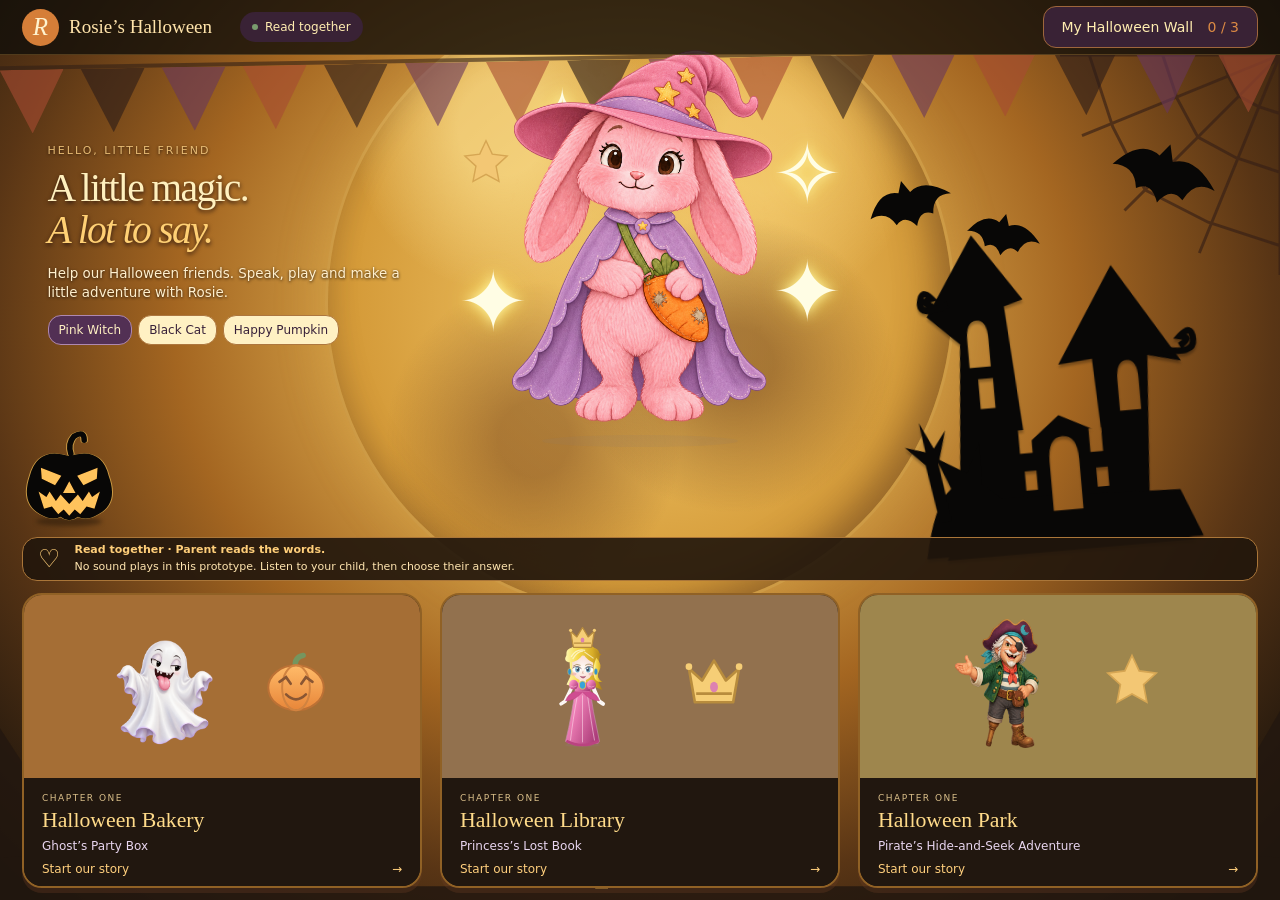
==== halloween/index.html @ 73b297f3 "Wave goodbye aboard a moving ship with independent sea and wake layers" ====
<!doctype html>
<html lang="en">
<head>
  <meta charset="utf-8">
  <meta name="viewport" content="width=device-width, initial-scale=1">
  <meta name="theme-color" content="#f9f3e9">
  <title>Rosie’s Halloween • Read & Play</title>
  <link rel="stylesheet" href="style.css?v=20261019-bye34">
</head>
<body>
  <div id="svg-library" aria-hidden="true"></div>
  <div class="shell">
    <header class="topbar">
      <a class="brand" href="#" id="brand"><span class="brand-mark">R</span><span>Rosie’s <strong>Halloween</strong></span></a>
      <span class="mode-pill"><i></i> Read together</span>
      <button class="wall-toggle quiet" id="wall-toggle">My Halloween Wall <span id="wall-count">0 / 3</span></button>
    </header>
    <main id="app"></main>
    <footer class="site-footer">A little friend. A new adventure. <span>Local play · Parent-assisted</span></footer>
  </div>
  <dialog id="wall-dialog" aria-labelledby="wall-title">
    <div class="dialog-heading"><div><p class="eyebrow">OUR LITTLE ADVENTURES</p><h2 id="wall-title">My Halloween Wall</h2></div><button id="close-wall" class="quiet">Close</button></div>
    <div id="wall-items" class="wall-items"></div>
    <p class="small-note">Stickers stay on this browser. We save no names, answers or recordings.</p>
    <button id="clear-wall" class="quiet">Reset stickers</button>
    <div id="reset-confirm" hidden><p>Start a fresh sticker wall?</p><button id="confirm-reset" class="secondary">Reset wall</button> <button id="cancel-reset" class="quiet">Keep stickers</button></div>
  </dialog>
  <script src="engine.js?v=20261019-bye34"></script>
  <script src="art.js?v=20261019-bye34"></script>
  <script src="app.js?v=20261019-bye34"></script>
</body>
</html>
---- halloween/style.css ----
:root{--ink:#514257;--muted:#7f7486;--cream:#faf5ed;--pink:#ecc1d2;--rose:#a86f8c;--purple:#9576b5;--line:#e8dedf;--mint:#d6e2cd;--white:#fffdf9;font-family:Georgia,'Times New Roman',serif;color:var(--ink);background:var(--cream)}
*{box-sizing:border-box}body{margin:0}button,a{touch-action:manipulation}button{font-family:system-ui,sans-serif;font-size:14px;color:var(--ink);cursor:pointer;border:1px solid var(--line);border-radius:13px;padding:12px 18px;background:var(--white);transition:background .2s,transform .2s,box-shadow .2s}button:hover:not(:disabled){background:#f7edf2;transform:translateY(-1px)}button:focus-visible,a:focus-visible{outline:3px solid #a386c0;outline-offset:4px}button:disabled{opacity:.45;cursor:default}a{color:inherit}.shell{max-width:1380px;margin:0 auto;padding:0 38px}.topbar{height:90px;display:flex;align-items:center;gap:28px;border-bottom:1px solid var(--line)}.brand{text-decoration:none;display:flex;align-items:center;gap:10px;font-size:21px}.brand strong{font-weight:normal}.brand-mark{display:grid;place-items:center;width:37px;height:37px;background:var(--pink);border-radius:50%;font-style:italic;font-size:25px}.mode-pill{font:12px system-ui,sans-serif;display:flex;align-items:center;gap:7px;padding:8px 12px;border-radius:30px;background:#e8eee1}.mode-pill i{height:6px;width:6px;background:#799b6e;border-radius:50%}.wall-toggle{margin-left:auto}.wall-toggle span{margin-left:10px;color:var(--rose)}.quiet{background:transparent;border-color:transparent}.eyebrow{font:600 11px system-ui,sans-serif;letter-spacing:2.3px;color:var(--rose);margin:0 0 12px}.home{padding:42px 0 22px}.home-top{display:grid;grid-template-columns:1.3fr 1fr;align-items:center;gap:30px}.hero-copy h1{font-size:clamp(40px,4.2vw,62px);line-height:1.07;font-weight:normal;letter-spacing:-1.7px;margin:10px 0 20px}.hero-copy h1 em{font-style:italic;color:var(--rose)}.hero-copy p{font:16px/1.7 system-ui,sans-serif;max-width:470px;color:var(--muted)}.hero-art{height:280px;position:relative;display:flex;justify-content:center;align-items:end;background:radial-gradient(ellipse at 50% 85%,#dce7d0 0 45%,transparent 46%);border-radius:50%}.hero-art .rosie{height:310px;width:270px}.hero-art .floating-pumpkin{width:95px;position:absolute;right:14px;bottom:16px;transform:rotate(9deg)}.hero-art .floating-star{width:46px;position:absolute;left:22%;top:22px;animation:float 4s infinite ease-in-out}.costumes{display:flex;gap:8px;flex-wrap:wrap;margin:22px 0}.costumes button{font-size:12px;padding:8px 13px}.costumes .selected{background:#ecddec;border-color:#ae88b0}.read-note{display:flex;align-items:center;gap:14px;background:#f0e9ef;border:1px solid #e5dbe5;border-radius:15px;padding:15px 20px;font:13px/1.5 system-ui,sans-serif;margin:20px 0 24px}.read-note strong{color:#735879}.read-note p{margin:0}.read-note .note-icon{font-size:25px}.theme-grid{display:grid;grid-template-columns:repeat(3,1fr);gap:20px}.theme-card{display:block;text-align:left;padding:0;overflow:hidden;border-radius:24px;box-shadow:0 4px 0 #e8dedb;background:var(--white)}.theme-card:hover:not(:disabled){background:var(--white);box-shadow:0 7px 0 #e4d6dc;transform:translateY(-3px)}.theme-illustration{height:155px;display:flex;align-items:center;justify-content:center;gap:5px;position:relative;background:#f5dfce}.theme-card.library .theme-illustration{background:#ece0ef}.theme-card.park .theme-illustration{background:#dfe8d4}.theme-illustration .art{width:110px;height:140px}.theme-illustration .prop{width:85px}.theme-text{padding:19px 22px}.theme-text .chapter-label{font:10px system-ui,sans-serif;letter-spacing:1.5px;color:var(--muted)}.theme-text h2{font:normal 25px Georgia,serif;margin:8px 0}.theme-text p{font:13px/1.5 system-ui,sans-serif;color:var(--muted);margin:0}.theme-text .card-bottom{display:flex;justify-content:space-between;align-items:center;font:12px system-ui,sans-serif;margin-top:17px;color:var(--rose)}.site-footer{display:flex;justify-content:space-between;font:12px system-ui,sans-serif;color:var(--muted);padding:27px 0;border-top:1px solid var(--line);margin-top:28px}.play{padding:24px 0 0}.chapter-bar{display:flex;align-items:center;gap:17px;margin-bottom:20px}.chapter-bar h1{font-weight:normal;font-size:25px;margin:0}.chapter-bar .stage-label{margin-left:auto;font:12px system-ui,sans-serif;color:var(--muted)}.dots{display:flex;gap:7px}.dots span{height:8px;width:8px;border-radius:50%;background:#dfd4dd}.dots .active{background:var(--rose)}.play-grid{display:grid;grid-template-columns:1.1fr 1fr;gap:24px;align-items:start}.world{position:relative;min-height:365px;border-radius:28px;overflow:hidden;background:linear-gradient(#f6eadd 0 71%,#eddbc2 72%);border:1px solid #e4d8cf}.world.library{background:linear-gradient(#ece3ef 0 71%,#dfcddc 72%)}.world.park{background:linear-gradient(#edf0df 0 71%,#d5dfc5 72%)}.world:after{content:'';position:absolute;bottom:0;width:100%;height:65px;border-radius:50% 50% 0 0;background:#e7d2b4;opacity:.45}.world.library:after{background:#cbb4c7}.world.park:after{background:#bbcca8}.world-decor{position:absolute;inset:0;opacity:.6;pointer-events:none}.world-decor svg{height:100%;width:100%}.actor-row{display:flex;align-items:flex-end;justify-content:center;position:relative;z-index:2;gap:1px;height:285px;padding:35px 12px 0}.rosie{position:relative;width:200px;height:240px;flex-shrink:0;transform-origin:bottom center;animation:breathe 4s infinite ease-in-out}.rosie .frame{position:absolute;inset:0;width:100%;height:100%;object-fit:contain;opacity:0}.rosie .frame.active{opacity:1}.rosie.happy{animation:rosie-jump 1.2s ease-in-out}.rosie-shadow{position:absolute;bottom:5px;left:18%;width:64%;height:12px;border-radius:50%;background:#8b7a77;opacity:.12}.guest{width:155px;min-width:80px;position:relative;transform-origin:bottom center}.guest>.art{width:100%;height:230px;overflow:visible}.guest.ghost{animation:float 3.7s ease-in-out infinite}.guest.talking .mouth{animation:mouth .42s infinite}.guest.blink .art{filter:brightness(.99)}.scene-prop{position:absolute;z-index:3;left:50%;bottom:10px;width:160px;transform:translateX(-50%)}.scene-prop .art{width:100%}.scene-prop.small{width:110px}.book-stand{width:160px;height:87px;position:absolute;right:17px;bottom:6px;z-index:4;background:linear-gradient(transparent 70%,#b59b88 71% 82%,transparent 83%)}.book-stand:before,.book-stand:after{content:'';position:absolute;height:35px;width:6px;bottom:0;background:#b59b88}.book-stand:before{left:20px}.book-stand:after{right:20px}.book-stand .art{height:93px;position:absolute;top:-18px;width:100%}.teaching-prop{position:absolute;top:30px;right:26px;width:90px;z-index:4}.teaching-prop .art{width:100%}.mini-cards{position:absolute;bottom:19px;left:18px;right:18px;display:flex;justify-content:center;gap:7px;z-index:4}.mini-cards .art{width:100px;background:#fffaf2;border:1px solid #e7d4c7;border-radius:13px}.world .count-stars{position:absolute;bottom:22px;left:15px;right:15px;z-index:4;display:flex;justify-content:center;gap:7px}.count-star{width:43px;height:48px;position:relative;animation:pop .5s both}.count-star .art{width:100%;height:100%}.count-star span{position:absolute;inset:0;display:grid;place-items:center;font:600 16px system-ui,sans-serif;color:#946c36;padding-bottom:1px}.invitation{position:absolute;right:16px;top:26px;background:#fffaf0;border:2px solid #dfbe98;border-radius:16px;width:160px;padding:10px;z-index:4;transform:rotate(4deg)}.invitation .art{height:115px;width:100%}.invitation b{font:600 42px system-ui,sans-serif;display:block;text-align:center;color:var(--rose)}.footprints{position:absolute;left:18px;right:18px;bottom:13px;z-index:5;display:flex;justify-content:space-around}.footprint{border:2px dashed #9bac8d;border-radius:50%;width:60px;height:37px;text-align:center;padding-top:5px;font:600 19px system-ui,sans-serif;color:#718863;background:#edf1e3}.footprint.correct{box-shadow:0 0 0 5px #ffeab7;background:#ffefc7}.parade-row{display:flex;justify-content:center;align-items:end;position:relative;z-index:4;padding-top:45px;height:275px}.parade-row .guest{width:125px;min-width:0}.parade-row .guest>.art{height:210px}.parade-row.walking{animation:parade 3.5s ease-in-out}.dialogue{background:var(--white);border:1px solid var(--line);border-radius:24px;padding:23px 26px;min-height:160px;box-shadow:0 4px 0 #eae1df}.dialogue-line{padding-bottom:13px}.dialogue-line:last-child{padding-bottom:0}.speaker{display:block;font:600 10px system-ui,sans-serif;text-transform:uppercase;letter-spacing:1.5px;color:var(--rose);margin-bottom:6px}.dialogue-line p{margin:0;font:normal clamp(21px,2.05vw,29px)/1.35 Georgia,serif}.question-hint{font:12px/1.6 system-ui,sans-serif;color:var(--muted);margin:13px 0 14px}.reading-controls{display:flex;gap:8px;flex-wrap:wrap;margin-top:17px}.primary{background:var(--rose);color:white;border-color:var(--rose);font-weight:600}.primary:hover:not(:disabled){background:#925c78}.secondary{background:#eee5f1;border-color:#d7c8df}.choices{display:grid;grid-template-columns:repeat(3,1fr);gap:11px;margin-top:16px}.choices.two{grid-template-columns:repeat(2,1fr)}.choice{padding:8px 5px 11px;background:#fffaf5;border-radius:18px;border:2px solid #e6dadd;min-height:124px;font-size:12px}.choice .art{width:100%;height:110px;display:block;margin-bottom:5px}.choice.number{min-height:115px;display:flex;flex-direction:column;align-items:center;justify-content:center}.choice .big-number{font:normal 52px Georgia,serif;color:var(--rose)}.choice.highlight{border-color:#d8ad57;box-shadow:0 0 0 3px #ffebbb}.choice.wrong{border-color:#bfaacf}.feedback{background:#ecefdf;color:#5e7054;border-radius:12px;padding:12px 15px;font:13px/1.6 system-ui,sans-serif;margin-top:15px}.parent-panel{margin-top:20px;padding:18px 22px;border:1px solid var(--line);border-radius:19px;background:#f2ece8}.parent-header{font:600 10px system-ui,sans-serif;letter-spacing:1.8px;margin-bottom:11px;color:var(--muted)}.parent-actions{display:flex;gap:8px;flex-wrap:wrap;align-items:center}.parent-actions .spacer{flex:1}.parent-actions button{font-size:12px;padding:10px 13px}.support-glow{box-shadow:0 0 0 3px #ead5a3}.small-note{font:12px/1.65 system-ui,sans-serif;color:var(--muted)}.note-bottom{margin:11px 0 0}.paused-cover{position:absolute;inset:0;background:#faf5ede8;z-index:20;display:grid;place-items:center;border-radius:28px;text-align:center}.paused-cover h2{font-weight:normal;font-size:35px}.paused-cover p{font:13px system-ui,sans-serif;color:var(--muted)}.paused *{animation-play-state:paused!important}.completion{max-width:780px;margin:40px auto;text-align:center;background:var(--white);border:1px solid var(--line);border-radius:30px;padding:37px 35px}.completion h1{font-size:44px;font-weight:normal;margin:18px 0 10px}.completion p{font:15px/1.7 system-ui,sans-serif;color:var(--muted)}.reward-illustration{height:180px;display:flex;justify-content:center;align-items:center}.reward-illustration .art{height:180px;width:150px}.badge{background:#f7e7b9;border:1px solid #e1c582;border-radius:30px;display:inline-block;padding:10px 20px;font:600 13px system-ui,sans-serif;color:#95713e}.completion-actions{display:flex;justify-content:center;gap:10px;margin-top:26px;flex-wrap:wrap}.sticker-name{font:12px system-ui,sans-serif;color:var(--rose)}.pages{display:flex;gap:8px;position:absolute;bottom:15px;left:20%;right:3%;z-index:5}.pages .art{background:#fff9ed;width:50%;height:112px;border:2px solid #d9b7c7;border-radius:5px}.sticker-preview{position:absolute;top:31px;right:30px;background:#fff9ed;border:3px solid #eed6a4;border-radius:50%;height:130px;width:130px;z-index:6;animation:pop .7s}.sticker-preview .art{width:100%;height:100%}.guest.motion-dance{animation:dance 1.2s ease-in-out}.guest.motion-jump,.guest.motion-celebrate{animation:guest-jump 1.2s ease-in-out}.guest.motion-touch{animation:bow 1.2s ease-in-out}.guest.motion-clap .left-arm{transform-origin:50px 115px;animation:clap-left .6s infinite}.guest.motion-clap .right-arm{transform-origin:110px 115px;animation:clap-right .6s infinite}.guest.motion-jump .pirate-hat{animation:hat-bounce 1.3s ease-in-out}.guest.motion-deliver{animation:pop .75s}.pose-touch{transform-origin:80px 90px;transform:rotate(14deg) translate(4px,10px)}.pose-dance{transform-origin:80px 100px;transform:rotate(-9deg)}.pose-jump{transform:translateY(-10px)}.card-parade{animation:card-walk 1.6s infinite alternate ease-in-out}.help-focus{filter:drop-shadow(0 0 8px #e8bd63)}dialog{border:1px solid var(--line);border-radius:25px;max-width:760px;width:calc(100% - 32px);padding:30px;background:var(--cream);color:var(--ink);box-shadow:0 20px 80px #56435933}dialog::backdrop{background:#51425755}.dialog-heading{display:flex;align-items:center;justify-content:space-between;gap:10px}.dialog-heading h2{font-size:31px;font-weight:normal;margin:0}.wall-items{display:grid;grid-template-columns:repeat(3,1fr);gap:15px;margin:25px 0}.wall-sticker{text-align:center;border-radius:22px;background:#fffaf3;border:2px dashed #dbced7;padding:12px}.wall-sticker .art{height:150px;width:100%}.wall-sticker.locked .art{filter:grayscale(1);opacity:.2}.wall-sticker p{font:12px system-ui,sans-serif;color:var(--muted)}#svg-library{position:absolute;width:0;height:0;overflow:hidden}.error-note{background:#f4e2d4;padding:12px;border-radius:13px;font:13px system-ui,sans-serif}.confetti{position:absolute;inset:0;pointer-events:none;z-index:8}.confetti i{position:absolute;left:var(--x);top:8px;width:8px;height:13px;border-radius:2px;background:var(--color);animation:confetti 2.2s var(--delay) both;transform:rotate(var(--rotate))}
@keyframes breathe{50%{transform:translateY(-3px) scale(1.006)}}@keyframes float{50%{transform:translateY(-8px)}}@keyframes mouth{50%{stroke-width:7}}@keyframes rosie-jump{0%,100%{transform:translateY(0)}15%{transform:translateY(5px) scaleY(.97)}45%,58%{transform:translateY(-65px) rotate(-2deg)}82%{transform:translateY(2px)}}@keyframes guest-jump{0%,100%{transform:translateY(0)}20%{transform:translateY(4px) scaleY(.96)}50%{transform:translateY(-49px)}80%{transform:translateY(2px)}}@keyframes hat-bounce{40%{transform:translateY(-12px) rotate(-4deg)}80%{transform:rotate(5deg)}100%{transform:rotate(0)}}@keyframes dance{25%{transform:rotate(-9deg) translateY(-5px)}65%{transform:rotate(9deg) translateY(-5px)}}@keyframes bow{50%{transform:rotate(18deg) translate(5px,12px)}}@keyframes clap-left{50%{transform:rotate(-43deg)}}@keyframes clap-right{50%{transform:rotate(43deg)}}@keyframes pop{0%{opacity:0;transform:scale(.8)}100%{opacity:1;transform:scale(1)}}@keyframes parade{0%{transform:translateX(-12px)}100%{transform:translateX(30px)}}@keyframes card-walk{100%{transform:translateX(12px)}}@keyframes confetti{to{top:95%;opacity:0;transform:rotate(220deg)}}
@media(min-width:1500px){.world{min-height:410px}.actor-row{height:325px}.rosie{width:230px;height:275px}.guest>.art{height:255px}}
@media(max-width:900px){.shell{padding:0 22px}.topbar{gap:12px;height:76px}.brand{font-size:17px}.mode-pill{font-size:10px}.wall-toggle{font-size:11px;padding:8px}.home-top{grid-template-columns:1fr 1fr}.hero-art .rosie{height:260px;width:220px}.hero-art{height:240px}.theme-grid{gap:12px}.theme-text{padding:16px}.theme-text h2{font-size:21px}.play-grid{grid-template-columns:1fr 1fr;gap:15px}.world{min-height:340px}.actor-row{height:270px}.rosie{width:155px;height:210px}.guest{width:125px}.dialogue{padding:19px}.choice .art{height:85px}.choice{min-height:100px}.invitation{width:115px}.invitation .art{height:80px}.invitation b{font-size:32px}}
@media(max-width:650px){.shell{padding:0 14px}.brand strong{display:none}.brand{font-size:16px}.mode-pill{padding:6px 8px}.wall-toggle{padding:5px}.wall-toggle span{display:none}.home{padding-top:24px}.home-top{grid-template-columns:1fr}.hero-copy h1{font-size:43px}.hero-art{height:220px}.hero-art .rosie{height:245px}.theme-grid{grid-template-columns:1fr}.theme-card{display:grid;grid-template-columns:130px 1fr}.theme-illustration{height:100%}.theme-illustration .art{width:85px}.theme-illustration .prop{display:none}.theme-text h2{font-size:23px}.read-note{padding:13px}.play-grid{grid-template-columns:1fr}.world{min-height:310px}.actor-row{height:260px}.rosie{width:190px;height:230px}.guest{width:135px}.dialogue-line p{font-size:25px}.chapter-bar h1{font-size:21px}.chapter-bar .stage-label{font-size:10px}.choice .art{height:105px}.parent-actions .spacer{display:none}.site-footer{font-size:10px}.site-footer span{display:none}.wall-items{gap:7px}.wall-sticker{padding:6px}.wall-sticker .art{height:110px}.completion{padding:25px 20px}.completion h1{font-size:34px}}
@media(prefers-reduced-motion:reduce){*{animation-duration:.01ms!important;animation-iteration-count:1!important;transition:none!important}}


.world.library:not(.crowned) .guest.princess .princess-crown{opacity:0}.guest.talking .left-arm{transform-origin:50px 115px;animation:clap-left .8s infinite}.guest.talking .right-arm{transform-origin:110px 115px;animation:clap-right .8s infinite}.position-guest{position:absolute;bottom:47px;transform:translateX(-50%);z-index:3}.position-guest .guest{width:125px}.prop-arrive{animation:prop-arrive 1s ease-out}@keyframes prop-arrive{from{opacity:0;bottom:60px}to{opacity:1;bottom:10px}}


.guest.talking .raster-body{transform-origin:80px 160px;animation:guest-speak .8s ease-in-out infinite}.guest.motion-clap .raster-body{transform-origin:80px 160px;animation:clap-bob .6s ease-in-out infinite}@keyframes guest-speak{50%{transform:translateY(-2px) rotate(1deg)}}@keyframes clap-bob{50%{transform:scale(1.025,.985)}}

.pirate-closed{opacity:0}.guest.motion-clap .raster-body{animation:none}.guest.motion-clap .pirate-open{animation:clap-open .6s steps(1,end) infinite}.guest.motion-clap .pirate-closed{animation:clap-closed .6s steps(1,end) infinite}@keyframes clap-open{0%,100%{opacity:1}50%{opacity:0}}@keyframes clap-closed{0%,100%{opacity:0}50%{opacity:1}}

/* Bakery: visually matched character sizes and a 2x foreground box. */
.world.bakery{min-height:510px}.world.bakery .actor-row{height:305px;gap:8px}.world.bakery .guest.ghost{width:260px;flex-shrink:1}.world.bakery .guest.ghost>.art{height:280px}.scene-prop.party-box{width:320px;max-width:95%;bottom:-20px}.world.bakery .mini-cards{bottom:12px;background:#fffaf3e8;border-radius:16px}.world.bakery:has(.mini-cards) .party-box{bottom:20px;left:30%;opacity:.22}.world.bakery .teaching-prop{top:20px}
@media(min-width:1500px){.world.bakery .guest.ghost{width:290px}.world.bakery .guest.ghost>.art{height:320px}.world.bakery .actor-row{height:340px}.world.bakery{min-height:540px}}
@media(min-width:651px) and (max-width:900px){.world.bakery .guest.ghost{width:205px}.world.bakery .guest.ghost>.art{height:240px}}
@media(max-width:650px){.world.bakery .rosie{width:140px;height:190px}.world.bakery .guest.ghost{width:210px}.world.bakery .guest.ghost>.art{height:220px}.world.bakery .actor-row{height:280px;padding-left:5px;padding-right:5px;gap:0}.world.bakery{min-height:495px}}



.rosie.talking{animation:rosie-talk-big 1.05s ease-in-out infinite;transform-origin:50% 90%}.guest.ghost.talking .raster-body{animation:ghost-talk-big 1.1s ease-in-out infinite;transform-origin:80px 175px}@keyframes rosie-talk-big{0%,100%{transform:translateY(0) rotate(-3deg)}35%{transform:translateY(-9px) rotate(4deg) scale(1.025)}70%{transform:translateY(-3px) rotate(-5deg)}}@keyframes ghost-talk-big{0%,100%{transform:translateY(0) rotate(-5deg)}40%{transform:translateY(-10px) rotate(6deg) scale(1.04)}75%{transform:translateY(-4px) rotate(-7deg)}}

.ghost-small{opacity:0}.guest.ghost.talking .ghost-open{animation:speak-open .44s steps(1,end) infinite}.guest.ghost.talking .ghost-small{animation:speak-small .44s steps(1,end) infinite}@keyframes speak-open{0%,100%{opacity:1}50%{opacity:0}}@keyframes speak-small{0%,100%{opacity:0}50%{opacity:1}}

.world.bakery .world-decor{opacity:1}.world.bakery:after{display:none}.world.bakery .actor-row{padding-top:70px}

.world.bakery{min-height:570px}.world.bakery .actor-row{height:345px}.world.bakery .party-box{bottom:-20px}@media(max-width:650px){.world.bakery{min-height:535px}.world.bakery .actor-row{height:315px}}

.world.bakery .actor-row{height:380px}@media(max-width:650px){.world.bakery .actor-row{height:350px}}

.ghost-order-bubble{position:absolute;top:142px;right:13px;width:115px;height:112px;background:#fffdf5;border:3px solid #be9bac;border-radius:25px;z-index:5;box-shadow:0 3px 0 #dbc3cf}.ghost-order-bubble:after{content:"";position:absolute;left:-15px;bottom:13px;border-top:12px solid transparent;border-bottom:12px solid transparent;border-right:18px solid #be9bac}.ghost-order-bubble .art{width:100%;height:100%}.picked-cookie{position:absolute;z-index:6;left:50%;top:232px;width:150px;transform:translateX(-50%)}.picked-cookie .art{width:100%}.cookie-pickup{animation:cookie-pickup 1.1s ease-in-out both}@keyframes cookie-pickup{from{transform:translate(-235px,238px) scale(.18)}to{transform:translateX(-50%) scale(1)}}@media(max-width:650px){.ghost-order-bubble{top:130px;width:85px;height:85px;right:7px}.picked-cookie{top:214px;width:125px}@keyframes cookie-pickup{from{transform:translate(-145px,230px) scale(.18)}to{transform:translateX(-50%) scale(1)}}}

.ghost-order-bubble{background:#c8f6ff;border:4px solid #0879a6;box-shadow:0 0 0 5px #fff,0 5px 10px #16567544}.ghost-order-bubble:after{border-right-color:#0879a6;left:-23px;border-right-width:24px}.ghost-order-bubble .art{filter:saturate(1.8) contrast(1.15)}.taken-candy{animation:candy-leave 1ms steps(1,end) both}@keyframes candy-leave{from{opacity:1}to{opacity:0}}.packing-box .box-candy{animation:candy-arrive 1ms steps(1,end) both;animation-delay:calc((var(--i) + 1)*550ms - var(--elapsed))}@keyframes candy-arrive{from{opacity:0}to{opacity:1}}.candy-transfer{position:absolute;z-index:8;width:35px;height:35px;animation:candy-transfer 550ms ease-in-out both;pointer-events:none}.candy-transfer .art{width:100%;height:100%}@keyframes candy-transfer{0%{left:var(--from-x);top:var(--from-y);opacity:0;transform:scale(.8)}1%{opacity:1}55%{transform:scale(1.4) rotate(15deg)}99%{opacity:1}100%{left:47%;top:75%;transform:scale(.8);opacity:0}}

.picked-cookie.from-right.cookie-pickup{animation-name:ghost-cookie-pickup}@keyframes ghost-cookie-pickup{from{transform:translate(160px,220px) scale(.18)}to{transform:translateX(-50%) scale(1)}}@media(max-width:650px){@keyframes ghost-cookie-pickup{from{transform:translate(100px,218px) scale(.18)}to{transform:translateX(-50%) scale(1)}}}

.world.bakery:has(.large-boxes){min-height:820px}.world.bakery .mini-cards.large-boxes{display:grid;grid-template-columns:repeat(2,200px);justify-content:center;gap:12px;padding:10px;bottom:12px}.world.bakery .large-boxes .art{width:200px;height:187.5px}.world.bakery .large-boxes .art:last-child{grid-column:1 / -1;justify-self:center}.world.bakery:has(.large-boxes) .party-box{display:none}@media(max-width:650px){.world.bakery:has(.large-boxes){min-height:965px}.world.bakery .mini-cards.large-boxes{grid-template-columns:200px}.world.bakery .large-boxes .art:last-child{grid-column:auto}}
@media(min-width:651px) and (max-width:1000px){.world.bakery:has(.large-boxes){min-height:1020px}.world.bakery .mini-cards.large-boxes{grid-template-columns:200px}.world.bakery .large-boxes .art:last-child{grid-column:auto}}

.world.bakery:has(.large-boxes){min-height:670px}.world.bakery .mini-cards.large-boxes{display:flex;flex-wrap:nowrap;justify-content:flex-start;gap:10px;padding:10px;overflow-x:auto}.world.bakery .large-boxes .art{width:200px;height:187.5px;flex:0 0 200px}.world.bakery .large-boxes .art:last-child{grid-column:auto}.play-grid:has(.large-boxes){grid-template-columns:minmax(644px,1.3fr) minmax(0,1fr)}@media(max-width:1100px){.play-grid:has(.large-boxes){grid-template-columns:1fr}}

.guest.ghost.motion-happy-spin{animation:ghost-happy-spin 2.7s ease-in-out infinite;transform-origin:50% 85%}.happy-sparkles{position:absolute;left:55%;top:140px;width:38%;height:200px;pointer-events:none;z-index:7}.happy-sparkles span{position:absolute;left:calc(var(--i)*19%);top:calc(var(--i)*17px);color:#e9a52e;font-size:27px;text-shadow:0 0 3px white;animation:happy-star 1.5s ease-in-out infinite;animation-delay:calc(var(--i)*160ms)}@keyframes ghost-happy-spin{0%,100%{transform:translateY(0) rotateY(0)}10%{transform:translateY(8px) scaleY(.95)}25%{transform:translateY(-55px) rotate(-8deg)}40%{transform:translateY(0) rotate(6deg)}55%{transform:translateY(-35px) rotateY(0)}72%{transform:translateY(-40px) rotateY(180deg)}90%{transform:translateY(-15px) rotateY(360deg)}}@keyframes happy-star{0%,100%{opacity:0;transform:scale(.5) translateY(12px)}50%{opacity:1;transform:scale(1.15) translateY(-12px)}}
.sticker-pocket{position:absolute;right:18px;bottom:18px;width:145px;height:110px;z-index:8;border:3px dashed #ae86b2;border-radius:20px;background:#fff7fc;display:flex;align-items:center;flex-direction:column;padding:8px;color:#725172;font:13px system-ui}.sticker-pocket .art{width:65px;height:65px}.sticker-preview.sticker-flying{animation:sticker-collect 2.6s ease-in-out forwards}.sticker-preview.sticker-stored{display:none}@keyframes sticker-collect{0%,20%{top:20px;right:20px;transform:scale(1.15) rotate(-8deg);opacity:1}55%{top:40%;right:20px;transform:scale(.8) rotate(12deg);opacity:1}90%,100%{top:calc(100% - 110px);right:20px;transform:scale(.35) rotate(0);opacity:0}}
.sticker-pocket.pocket-empty .art{visibility:hidden}.sticker-pocket.pocket-receiving .art{animation:sticker-received 2.6s steps(1,end) forwards}@keyframes sticker-received{0%{visibility:hidden}100%{visibility:visible}}
.world.library{min-height:600px}.world.library .actor-row{height:440px;align-items:flex-end}.world.library .rosie{width:220px;height:310px}.world.library .guest.princess{width:220px;height:310px}.world.library .guest.princess>.art{width:100%;height:100%}@media(max-width:650px){.world.library{min-height:550px}.world.library .actor-row{height:390px}.world.library .rosie,.world.library .guest.princess{width:180px;height:270px}}
.world.library{min-height:700px}.world.library .actor-row{height:600px}@media(max-width:650px){.world.library{min-height:650px}.world.library .actor-row{height:550px}}
.guest.princess.talking .mouth{transform-box:fill-box;transform-origin:center;animation:princess-mouth .44s ease-in-out infinite}.guest.princess.talking .left-arm{transform-origin:58px 109px;animation:princess-hand-left 1.2s ease-in-out infinite}.guest.princess.talking .right-arm{transform-origin:102px 109px;animation:princess-hand-right 1.2s ease-in-out infinite}@keyframes princess-mouth{0%,100%{transform:scaleY(.6)}50%{transform:scaleY(2.5) scaleX(.85)}}@keyframes princess-hand-left{50%{transform:rotate(12deg)}}@keyframes princess-hand-right{50%{transform:rotate(-12deg)}}
.animated-book{position:absolute;z-index:4;bottom:14px;left:50%;width:160px;height:95px;transform:translateX(-50%);perspective:600px}.book-paper{position:absolute;inset:0;display:flex;background:#fff9e9;border:3px solid #ad88a3;border-radius:8px;box-shadow:0 5px 0 #d5b9cb;opacity:0}.book-paper .art{width:50%;height:100%}.book-front{position:absolute;left:50%;top:0;width:80px;height:95px;transform-origin:left;transition:none;backface-visibility:hidden}.book-front .art{width:100%;height:100%}.book-open .book-paper{opacity:1}.book-open .book-front{transform:rotateY(-180deg);opacity:0}.book-opening .book-front{animation:library-book-open 1.1s ease-in-out both}.book-closing .book-front{animation:library-book-close 1.1s ease-in-out both}.book-closing .book-paper{animation:library-paper-close 1.1s both}.book-turning-page{position:absolute;left:50%;width:50%;height:100%;background:#fffdf3;transform-origin:left;opacity:0;border:1px solid #d7c6aa}.book-turning-page.turn-page{animation:library-page-turn 1.1s ease-in-out both}@keyframes library-book-open{0%{transform:rotateY(0);opacity:1}90%{opacity:1}100%{transform:rotateY(-180deg);opacity:0}}@keyframes library-book-close{0%{transform:rotateY(-180deg);opacity:1}100%{transform:rotateY(0);opacity:1}}@keyframes library-paper-close{0%,90%{opacity:1}100%{opacity:0}}@keyframes library-page-turn{0%{transform:rotateY(0);opacity:0}10%{opacity:1}90%{opacity:1}100%{transform:rotateY(-180deg);opacity:0}}
.book-demo .book-front{animation:book-demo-cover 5s ease-in-out infinite}.book-demo .book-paper{animation:book-demo-paper 5s infinite}.book-demo .book-turning-page{animation:book-demo-page 5s ease-in-out infinite}@keyframes book-demo-cover{0%,15%,90%,100%{transform:rotateY(0);opacity:1}35%,70%{transform:rotateY(-180deg);opacity:0}}@keyframes book-demo-paper{0%,15%,90%,100%{opacity:0}25%,80%{opacity:1}}@keyframes book-demo-page{0%,35%,75%,100%{transform:rotateY(0);opacity:0}40%{transform:rotateY(0);opacity:1}65%{transform:rotateY(-180deg);opacity:1}70%{transform:rotateY(-180deg);opacity:0}}
.book-paper .art.riding-story{width:100%;height:100%}
.falling-crown{position:absolute;z-index:6;left:50%;top:60%;width:110px;height:100px;transform:translate(-50%,-50%);animation:crown-descend 1.8s ease-in-out both;filter:drop-shadow(0 5px 4px #b09a7155)}.falling-crown .art{width:100%;height:100%}@keyframes crown-descend{0%{transform:translate(-50%,-420px) rotate(-12deg);opacity:0}10%{opacity:1}75%{transform:translate(-50%,-35%) rotate(5deg)}100%{transform:translate(-50%,-50%) rotate(0)}}
.falling-crown{width:220px;height:200px}
.guest.princess.talking .left-arm{animation:princess-wave-left 1.25s ease-in-out infinite}.guest.princess.talking .right-arm{animation:princess-wave-right 1.25s ease-in-out infinite}@keyframes princess-wave-left{0%,100%{transform:rotate(0)}50%{transform:rotate(70deg)}}@keyframes princess-wave-right{0%,100%{transform:rotate(0)}50%{transform:rotate(-70deg)}}
.world.library .mini-cards.large-boxes{display:flex;flex-wrap:nowrap;gap:10px;padding:10px;justify-content:flex-start;overflow-x:auto}.world.library .large-boxes .art{width:200px;height:187.5px;flex:0 0 200px}.world.library:has(.large-boxes){min-height:850px}.world.library:has(.large-boxes) .actor-row{height:600px}
.world.library:not(:has(.large-boxes)){min-height:820px}.world.library .animated-book{width:320px;height:190px;bottom:16px}.world.library .animated-book .book-front{width:160px;height:190px}
.guest.princess.motion-skirt-jump{animation:princess-skirt-jump 2.2s ease-in-out infinite;transform-origin:50% 100%}.guest.princess.motion-skirt-jump .left-arm,.guest.princess.motion-skirt-jump .right-arm{animation:none!important;transform:none!important}@keyframes princess-skirt-jump{0%,100%{transform:translateY(0) rotate(0)}15%{transform:translateY(6px) scaleY(.96)}40%{transform:translateY(-60px) rotate(-4deg)}60%{transform:translateY(-42px) rotate(4deg)}80%{transform:translateY(0) scaleY(.96)}90%{transform:translateY(-5px)}}
.choice:has(.princess-action) .art{width:100%;height:230px}.choice:has(.princess-action){min-height:275px}.demo-touch .demo-upper{transform-origin:80px 105px;animation:demo-shoe-touch 2.6s ease-in-out infinite}.demo-dance{transform-origin:80px 190px;animation:demo-princess-dance 2.2s ease-in-out infinite}@keyframes demo-shoe-touch{0%,100%{transform:rotate(0)}40%,65%{transform:translate(0,12px) rotate(45deg)}}@keyframes demo-princess-dance{0%,100%{transform:translateY(0) rotate(-8deg)}25%{transform:translateY(-12px) rotate(8deg)}50%{transform:translateY(0) rotate(-8deg)}75%{transform:translateY(-12px) rotate(8deg)}}
.lively-touch{transform-origin:67px 190px;animation:shoe-balance 2.6s ease-in-out infinite}.lively-touch .shoe-reaching-hand{transform-origin:95px 84px;animation:shoe-pat 2.6s ease-in-out infinite}.lively-dance{transform-origin:80px 185px;animation:lively-dance 3s ease-in-out infinite}.dance-arm-left{transform-origin:65px 83px;animation:dance-arm 1.5s ease-in-out infinite}.dance-arm-right{transform-origin:95px 83px;animation:dance-arm 1.5s ease-in-out infinite reverse}.dance-leg-left{transform-origin:67px 143px;animation:dance-step 1.5s ease-in-out infinite}.dance-leg-right{transform-origin:94px 143px;animation:dance-step 1.5s ease-in-out infinite reverse}.dance-note{animation:music-float 2s ease-in-out infinite;animation-delay:calc(var(--i)*.25s)}@keyframes shoe-balance{0%,100%{transform:rotate(-3deg)}50%{transform:rotate(3deg)}}@keyframes shoe-pat{0%,100%{transform:rotate(-8deg)}40%,65%{transform:rotate(0)}}@keyframes lively-dance{0%,100%{transform:translateX(-5px) rotate(-6deg)}25%{transform:translate(6px,-12px) rotate(6deg)}50%{transform:translateX(5px) rotate(0) scaleX(.85)}75%{transform:translate(-6px,-8px) rotate(-5deg)}}@keyframes dance-arm{50%{transform:rotate(22deg)}}@keyframes dance-step{50%{transform:rotate(18deg)}}@keyframes music-float{0%,100%{opacity:.45;transform:translateY(0)}50%{opacity:1;transform:translateY(-7px)}}
/* Halloween theatre: large scene, subtitles and compact parent controls below. */
:root{--ink:#f9efff;--muted:#d6c5e6;--cream:#302044;--rose:#dc8a44;--purple:#a783d4;--line:#705185;--white:#432d5b;background:#241735;color:var(--ink)}body{background:radial-gradient(circle at 85% 6%,#70448c66,transparent 30%),linear-gradient(#251735,#462959);min-height:100vh}body:before{content:'☾ · ✦ ·';position:fixed;right:3%;top:55px;font-size:65px;color:#ffe69c;opacity:.6;pointer-events:none;z-index:0}.shell{max-width:none;padding:0 20px;position:relative}.topbar{height:58px;border-color:#79558c}.brand{font-size:19px}.brand-mark{background:#d57e38;color:#fff3cf}.wall-toggle,.mode-pill{background:#49305f;color:#fff0d5;border-color:#846097}.site-footer{padding:12px 0;color:#d6c5e6}.chapter-bar{margin:8px 0;height:35px}.chapter-bar h1{font-size:24px;color:#ffe4a8}.stage-label{color:#d9c2eb}.play .play-grid,.play .play-grid:has(.large-boxes){display:grid;grid-template-columns:1fr;gap:10px}.play .world,.play .world.library,.play .world.bakery,.play .world:has(.large-boxes){height:calc(100vh - 210px);min-height:620px;max-height:850px;border:3px solid #b181c3;border-radius:24px;background:linear-gradient(#54376f 0 70%,#86639b 70%);box-shadow:0 12px 35px #160c2555}.play .world-decor{opacity:1}.play .world .actor-row{height:calc(100% - 180px);padding-top:90px;gap:8vw}.play .world .rosie{width:300px;height:390px}.play .world .guest{width:290px;height:370px}.play .world.library .guest.princess{width:290px;height:390px}.play .world .guest>.art{width:100%;height:100%}.play .world .mini-cards.large-boxes{justify-content:center;left:12px;right:12px}.play .dialogue{background:#39234e;border:1px solid #87619c;border-radius:18px;padding:12px 20px;box-shadow:none;display:flex;flex-wrap:wrap;align-items:center;gap:8px 20px}.dialogue-line{flex:1 1 300px;margin:0}.dialogue-line p{font:500 23px/1.35 system-ui,sans-serif;margin:3px 0;color:#fff4d9}.speaker{font-size:9px;color:#e2b9ef}.reading-controls{display:flex;gap:7px;margin:0}.reading-controls button,.parent-actions button{font-size:11px;padding:7px 11px;border-radius:9px;min-height:32px}.reading-controls .primary,button.primary{background:#d98036;color:#fff;border-color:#efb75d}.dialogue .small-note{font-size:10px;margin:0;color:#d2bddf}.dialogue .choices{width:100%;max-width:760px;margin:4px auto}.choice{background:#fff9ed;color:#543a66}.play .parent-panel{padding:9px 14px;margin-top:9px;background:#2b1c3e;border:1px solid #664778;border-radius:13px}.parent-header{font-size:9px;margin-bottom:6px;color:#d7b4e6}.parent-actions{gap:6px}.parent-actions button{background:#48315d;color:#f8eafb;border-color:#79578c}.parent-panel .note-bottom{font-size:9px;margin-top:5px}.world:after{content:'🎃';position:absolute;bottom:18px;left:18px;font-size:49px;pointer-events:none;z-index:3}.world:before{content:'✦  🦇  ✦';position:absolute;top:12px;right:25px;color:#ffd775;font-size:27px;z-index:3;pointer-events:none}.theme-card,.read-note,.completion{background:#432d5b;border-color:#896098}.theme-text h2,.hero-copy h1{color:#ffe2ad}.theme-text p,.hero-copy p{color:#e8d5ef}.home .theme-illustration{background:#62437b}.home button{color:#4d335d}.wall-sticker{background:#f8eefc}dialog{background:#3c2753;color:#fff2d8}.dialog-heading h2{color:#ffe2ad}.paused-cover{background:#302044ed;color:#fff0db}
@media(max-width:700px){.shell{padding:0 8px}.topbar{gap:8px}.brand{font-size:15px}.mode-pill{display:none}.play .world,.play .world.library,.play .world.bakery,.play .world:has(.large-boxes){height:65vh;min-height:550px}.play .world .actor-row{gap:0;height:calc(100% - 170px);padding:65px 0 0}.play .world .rosie,.play .world.library .guest.princess,.play .world .guest{width:46%;height:285px}.play .dialogue{padding:10px;gap:8px}.dialogue-line p{font-size:20px}.play .world .mini-cards.large-boxes{justify-content:flex-start}.parent-actions{flex-wrap:wrap}.world:before{font-size:18px}.world:after{font-size:30px}.choice:has(.princess-action) .art{height:180px}.choice:has(.princess-action){min-height:220px}}
.play .world,.play .world.library,.play .world.bakery,.play .world:has(.large-boxes){height:calc(100vh - 350px);min-height:500px;max-height:750px}.play .dialogue-line p{font-size:22px}.play .reading-controls button{background:#66477d;color:#fff4e1;border-color:#a17bb4}.play .reading-controls .primary{background:#d98036}.play .library-backdrop>rect:first-child{fill:#b3a1c8}.play .bakery-backdrop>rect:first-child{fill:#d6bfdf}.play .dialogue .choices:has(.princess-action){max-width:650px}.play .dialogue .choice:has(.princess-action) .art{height:180px}.play .dialogue .choice:has(.princess-action){min-height:220px}@media(max-width:700px){.play .world,.play .world.library,.play .world.bakery,.play .world:has(.large-boxes){height:65vh;min-height:550px}}
/* Persistent parent controls and one set of scene answers. */
body:has(.play){padding-bottom:200px}.play .world,.play .world.library,.play .world.bakery,.play .world:has(.large-boxes){height:calc(100dvh - 290px);min-height:450px;max-height:780px}.play .world .actor-row{height:calc(100% - 135px);padding-top:55px;gap:12vw}.play .world .rosie,.play .world.library .guest.princess{height:clamp(240px,38vh,360px);width:280px}.play .world .guest{height:clamp(230px,37vh,350px);width:270px}.library-backdrop>text,.bakery-backdrop>text{font-size:32px}.scene-choices{position:absolute;z-index:10;bottom:12px;left:50%;transform:translateX(-50%);width:min(720px,96%);display:flex!important;justify-content:center;gap:12px;margin:0!important;padding:8px;background:#302044dd;border-radius:20px}.scene-choices .choice{flex:1;min-width:0;max-width:220px;min-height:150px;padding:5px 8px;border:2px solid #d9b4e8}.scene-choices .choice .art,.scene-choices .choice:has(.princess-action) .art{height:145px;width:100%}.scene-choices .choice:has(.princess-action){min-height:175px}.scene-choices .big-number{font-size:66px}.world:has(.scene-choices) .party-box,.world:has(.scene-choices) .animated-book{visibility:hidden}.play .dialogue{position:fixed;bottom:80px;left:20px;right:20px;z-index:30;min-height:72px;max-height:150px;overflow:auto;box-shadow:0 -5px 20px #170c2944;padding:10px 16px;gap:6px 16px}.play .dialogue .dialogue-line{flex:1 1 260px}.play .dialogue-line p{font-size:19px}.play .dialogue .small-note{display:none}.play .dialogue .feedback,.play .dialogue .question-hint{font:12px system-ui;margin:0}.play .parent-panel{position:fixed;bottom:0;left:20px;right:20px;z-index:31;margin:0;height:74px;padding:8px 14px;border-radius:12px 12px 0 0}.parent-panel .note-bottom{display:none}.parent-actions button{min-height:36px}.parent-more{position:relative;font:12px system-ui}.parent-more summary{padding:10px 15px;border:1px solid #79578c;border-radius:9px;cursor:pointer;background:#48315d}.more-buttons{position:absolute;bottom:45px;left:0;width:180px;display:grid;gap:6px;background:#38234d;padding:10px;border:1px solid #9870ab;border-radius:12px}.play .parent-header{margin:0 0 3px}@media(max-width:700px){body:has(.play){padding-bottom:230px}.play .dialogue{left:8px;right:8px;bottom:94px;max-height:170px}.play .parent-panel{left:8px;right:8px;height:88px}.play .world,.play .world.library,.play .world.bakery{height:calc(100dvh - 310px);min-height:430px}.play .world .actor-row{height:calc(100% - 135px);gap:0;padding-top:45px}.play .world .rosie,.play .world.library .guest.princess,.play .world .guest{height:230px;width:46%}.scene-choices{gap:6px;padding:6px}.scene-choices .choice{min-height:115px;padding:4px}.scene-choices .choice .art,.scene-choices .choice:has(.princess-action) .art{height:100px}.scene-choices .choice:has(.princess-action){min-height:130px}.scene-choices .choice span{font-size:10px}.play .dialogue-line p{font-size:17px}}
/* Fit the complete game into the viewport, with one shared adult dock. */
body:has(.play){height:100dvh;min-height:0;overflow:hidden;padding:0}body:has(.play) .shell{height:100%;display:grid;grid-template-rows:48px minmax(0,1fr);padding:0 12px}body:has(.play) .topbar{height:48px}body:has(.play) .site-footer{display:none}body:has(.play) #app{min-height:0}.play{height:100%;padding:0!important;display:grid;grid-template-rows:35px minmax(0,1fr);gap:5px}.play .chapter-bar{height:35px;margin:0;padding:0}.play .play-grid,.play .play-grid:has(.large-boxes){height:100%;min-height:0;display:grid;grid-template-rows:minmax(0,1fr) auto;justify-items:center;gap:8px;padding-bottom:8px}.play .world,.play .world.library,.play .world.bakery,.play .world:has(.large-boxes){width:min(100%,calc((100dvh - 215px)*1.47945));height:auto;aspect-ratio:540/365;min-height:0;max-height:100%;align-self:center;container-type:size;border-radius:20px}.play .world .actor-row{height:73%;padding:10% 2% 0;gap:8%;align-items:flex-end}.play .world .rosie,.play .world.library .guest.princess,.play .world .guest{height:46cqh;width:34cqh;flex-shrink:0}.play .world .guest.ghost{height:46cqh;width:36cqh}.play .world .party-box{width:33cqh;bottom:0}.play .world .animated-book{width:34cqh;height:20cqh;bottom:2cqh}.play .world .animated-book .book-front{width:17cqh;height:20cqh}.play .world .scene-choices{bottom:1.5cqh;padding:1cqh;gap:1.5cqh;width:min(96%,85cqh);border-radius:15px}.play .world .scene-choices .choice,.play .world .scene-choices .choice:has(.princess-action){min-height:0;padding:3px;max-width:none}.play .world .scene-choices .choice .art,.play .world .scene-choices .choice:has(.princess-action) .art{height:19cqh;width:100%}.scene-choices .choice span{font-size:11px}.scene-choices .big-number{font-size:9cqh}.play .play-dock{width:100%;display:grid;grid-template-columns:minmax(0,1fr) auto;align-items:center;gap:12px;padding:12px 16px;border:1px solid #8d689e;border-radius:16px;background:#39244f;min-height:94px;position:relative;z-index:30}.play .dialogue{position:static;min-height:0;max-height:none;overflow:visible;padding:0;border:0;box-shadow:none;background:none;border-radius:0;display:flex;gap:7px 18px}.play .dialogue .dialogue-line{flex:1 1 240px}.play .dialogue-line p{font-size:18px;line-height:1.3;margin:2px 0}.play .speaker{font-size:9px}.play .dialogue .feedback,.play .dialogue .question-hint{font-size:11px}.play .reading-controls button{min-height:36px}.play .parent-panel{position:static;height:auto;min-width:210px;width:auto;padding:0 0 0 12px;margin:0;border:0;border-left:1px solid #745284;background:none;border-radius:0}.play .parent-header{display:none}.play .parent-actions{display:flex;gap:5px;flex-wrap:nowrap}.play .parent-actions .spacer{display:none}.play .parent-actions button,.parent-more summary{font-size:11px;min-height:36px;padding:8px 10px}.world:before{font-size:3cqh}.world:after{font-size:5cqh}.play .falling-crown{width:24cqh;height:22cqh}.play .picked-cookie{top:48%;width:18cqh}.play .ghost-order-bubble{top:30%;width:15cqh;height:15cqh}.play .world .sticker-pocket{width:18cqh;height:15cqh;font-size:1.7cqh}.play .world .sticker-pocket .art{width:9cqh;height:9cqh}.play .world .sticker-preview{width:17cqh;height:17cqh}.play .world .world-decor svg{object-fit:contain}.play .world .library-backdrop>text,.play .world .bakery-backdrop>text{font-size:30px}
@media(max-width:800px){.play .play-dock{grid-template-columns:1fr;padding:9px 12px;gap:7px;min-height:115px}.play .parent-panel{border:0;padding:0;min-width:0}.play .parent-actions{justify-content:flex-end}.play .dialogue-line p{font-size:16px}.play .world,.play .world.library,.play .world.bakery{width:min(100%,calc((100dvh - 280px)*1.47945))}.play .dialogue .dialogue-line{flex:1 1 180px}.play .dialogue .feedback,.play .dialogue .question-hint{display:none}.play .scene-choices .choice span{font-size:9px}}
/* Extend Bakery sideways without stretching its artwork. */
.play .world.bakery{width:min(100%,calc((100dvh - 215px)*1.80822));aspect-ratio:660/365}.play .world.bakery .actor-row{gap:6%}@media(max-width:800px){.play .world.bakery{width:min(100%,calc((100dvh - 280px)*1.80822))}}
.halloween-bats{position:absolute;inset:0;z-index:7;pointer-events:none;overflow:hidden}.flying-bat{position:absolute;width:7cqh;min-width:26px;max-width:65px;fill:#21162d;filter:drop-shadow(0 2px 2px #150a2944);animation:bat-flight 15s linear infinite}.flying-bat svg{display:block;width:100%;overflow:visible}.bat-eye{fill:#fff398;filter:drop-shadow(0 0 3px #ffbb2e) drop-shadow(0 0 5px #ffbd31)}.bat-wing{transform-box:fill-box;animation:bat-flap .38s ease-in-out infinite alternate}.wing-left{transform-origin:right center}.wing-right{transform-origin:left center;animation-direction:alternate-reverse}.bat-0{top:10%;animation-delay:-3s}.bat-1{top:25%;animation-duration:19s;animation-delay:-11s;width:5cqh}.bat-2{top:40%;animation-duration:23s;animation-delay:-17s;width:6cqh}.bat-3{top:18%;animation-duration:17s;animation-delay:-7s;width:4cqh}@keyframes bat-flight{0%{left:-9%;transform:translateY(0) rotate(-8deg)}25%{transform:translateY(-18px) rotate(5deg)}50%{transform:translateY(14px) rotate(-5deg)}75%{transform:translateY(-12px) rotate(6deg)}100%{left:109%;transform:translateY(0) rotate(-8deg)}}@keyframes bat-flap{from{transform:scaleY(.35) rotate(-12deg)}to{transform:scaleY(1) rotate(12deg)}}@media(prefers-reduced-motion:reduce){.flying-bat,.bat-wing{animation:none!important}.bat-0{left:8%}.bat-1{left:82%}.bat-2{left:90%}.bat-3{left:25%}}
/* Larger bats with an occasional flight toward the viewer. */
.flying-bat{width:11cqh;min-width:42px;max-width:110px}.flying-bat.bat-1{width:8cqh}.flying-bat.bat-2{width:10cqh}.flying-bat.bat-3{width:8cqh}.flying-bat.bat-0 svg{animation:bat-close-pass 16s ease-in-out infinite;animation-delay:5s;transform-origin:center}.flying-bat.bat-2 svg{animation:bat-close-pass 23s ease-in-out infinite;animation-delay:13s;transform-origin:center}@keyframes bat-close-pass{0%,68%{transform:scale(1);filter:none}71%{transform:scale(1.2)}74%{transform:scale(5.5);filter:drop-shadow(0 12px 10px #170c2966)}77%{transform:scale(6) translateY(10px);filter:drop-shadow(0 12px 10px #170c2966)}81%,100%{transform:scale(1);filter:none}}@media(prefers-reduced-motion:reduce){.flying-bat svg{animation:none!important}}
/* Varied flight paths and perspective approach. */
.halloween-bats{perspective:650px;perspective-origin:50% 40%}.flying-bat{width:14cqh;min-width:52px;max-width:145px;transform-style:preserve-3d;animation-name:bat-swoop}.flying-bat.bat-1{width:11cqh;animation-name:bat-diagonal;animation-duration:17s}.flying-bat.bat-2{width:13cqh;animation-name:bat-arc;animation-duration:21s}.flying-bat.bat-3{width:10cqh;animation-name:bat-return;animation-duration:19s}.flying-bat.bat-0 svg{animation:bat-3d-approach 18s ease-in-out infinite;animation-delay:2s;transform-style:preserve-3d}.flying-bat.bat-2 svg{animation:bat-3d-approach 25s ease-in-out infinite;animation-delay:9s;transform-style:preserve-3d}@keyframes bat-swoop{0%{left:-15%;top:12%;transform:rotate(-12deg)}25%{left:25%;top:32%;transform:rotate(15deg)}50%{left:48%;top:16%;transform:rotate(-10deg)}75%{left:78%;top:27%;transform:rotate(10deg)}100%{left:115%;top:8%;transform:rotate(-12deg)}}@keyframes bat-diagonal{0%{left:110%;top:9%;transform:scaleX(-1) rotate(10deg)}50%{left:48%;top:40%;transform:scaleX(-1) rotate(-18deg)}100%{left:-15%;top:16%;transform:scaleX(-1) rotate(8deg)}}@keyframes bat-arc{0%{left:-15%;top:44%;transform:rotate(-20deg)}35%{left:25%;top:8%;transform:rotate(12deg)}60%{left:50%;top:28%;transform:rotate(-5deg)}100%{left:115%;top:15%;transform:rotate(15deg)}}@keyframes bat-return{0%{left:15%;top:-15%;transform:rotate(25deg)}30%{left:75%;top:25%;transform:rotate(-10deg)}60%{left:45%;top:10%;transform:scaleX(-1) rotate(12deg)}85%{left:5%;top:32%;transform:scaleX(-1) rotate(-15deg)}100%{left:15%;top:-15%;transform:rotate(25deg)}}@keyframes bat-3d-approach{0%,55%{transform:perspective(450px) translateZ(-40px) rotateY(18deg) scale(.8);filter:blur(.3px)}60%{transform:perspective(450px) translateZ(0) rotateY(-18deg) scale(1.2);filter:none}64%{transform:perspective(450px) translateZ(180px) rotateY(8deg) rotateX(-8deg) scale(3.1);filter:drop-shadow(0 18px 12px #10051f99)}67%{transform:perspective(450px) translateZ(220px) rotateY(-8deg) scale(3.7);filter:drop-shadow(0 25px 16px #10051faa)}72%,100%{transform:perspective(450px) translateZ(-40px) rotateY(18deg) scale(.8);filter:blur(.3px)}}@media(prefers-reduced-motion:reduce){.flying-bat,.flying-bat svg{animation:none!important}}
/* Wide stage, proportional background, and a bat passing beyond the scene frame. */
.play .world,.play .world.library,.play .world.bakery,.play .world:has(.large-boxes){width:100%;height:100%;max-height:none;aspect-ratio:auto;align-self:stretch;background:linear-gradient(#bba8cc 0 68%,#bda17d 68%)}.play .world .world-decor{opacity:1}.play .world .world-decor svg{width:100%;height:100%}.play .world .bakery-backdrop>text,.play .world .library-backdrop>text{font-size:29px}.play .world .actor-row{gap:5%;height:73%}.play .world.park:before{content:'Halloween Park';top:12px;left:20px;right:auto;font:600 26px Georgia;color:#ffe6af}.screen-bat{position:fixed;z-index:45;left:50%;top:43%;width:110px;pointer-events:none;opacity:0;perspective:600px;animation:screen-bat-charge 17s ease-in-out infinite;transform-origin:center}.screen-bat svg{width:100%;overflow:visible;fill:#21162d;filter:drop-shadow(0 15px 18px #13071d88)}.screen-bat .bat-eye{fill:#fff69d;filter:drop-shadow(0 0 5px #ffc52c)}.screen-bat.paused{animation-play-state:paused!important}@keyframes screen-bat-charge{0%,18%{opacity:0;transform:translate(-50%,-50%) perspective(600px) translateZ(-350px) rotateY(-30deg) scale(.3)}20%{opacity:1}28%{opacity:1;transform:translate(-50%,-50%) perspective(600px) translateZ(0) rotateY(20deg) scale(1)}31%{opacity:1;transform:translate(-50%,-50%) perspective(600px) translateZ(230px) rotateY(-8deg) scale(5)}34%{opacity:1;transform:translate(-50%,-50%) perspective(600px) translateZ(310px) rotateY(10deg) scale(6)}37%{opacity:0;transform:translate(80%,-80%) perspective(600px) translateZ(350px) rotate(18deg) scale(7)}38%,100%{opacity:0;transform:translate(-50%,-50%) scale(.3)}}@media(prefers-reduced-motion:reduce){.screen-bat{display:none}}
/* Enlarge the scene itself, and keep approaching vector bats sharp. */
.play .world .world-decor{transform:scale(1.12);transform-origin:50% 52%}.play .world .rosie,.play .world.library .guest.princess,.play .world .guest,.play .world .guest.ghost{height:51cqh;width:39cqh}.play .world .party-box{width:38cqh}.play .world .animated-book{width:38cqh;height:23cqh}.play .world .animated-book .book-front{width:19cqh;height:23cqh}.screen-bat{width:min(95vw,1200px);animation-name:screen-bat-sharp;perspective:none}.screen-bat svg{filter:none!important;shape-rendering:geometricPrecision}.flying-bat,.flying-bat svg{filter:none!important}.flying-bat.bat-0 svg,.flying-bat.bat-2 svg{animation-name:bat-sharp-approach}@keyframes bat-sharp-approach{0%,55%{transform:scale(.8) rotate(-8deg)}60%{transform:scale(1.2) rotate(12deg)}64%{transform:scale(4) rotate(-5deg)}67%{transform:scale(6) rotate(5deg)}72%,100%{transform:scale(.8) rotate(-8deg)}}@keyframes screen-bat-sharp{0%,18%{opacity:0;transform:translate(-50%,-50%) scale(.04) rotate(-15deg)}20%{opacity:1}28%{opacity:1;transform:translate(-50%,-50%) scale(.12) rotate(12deg)}31%{opacity:1;transform:translate(-50%,-50%) scale(.75) rotate(-5deg)}34%{opacity:1;transform:translate(-50%,-50%) scale(1) rotate(6deg)}37%{opacity:0;transform:translate(20%,-70%) scale(1)}38%,100%{opacity:0;transform:translate(-50%,-50%) scale(.04)}}.spooky-decor{position:absolute;inset:0;z-index:6;pointer-events:none}.web{position:absolute;top:0;width:17cqh;height:17cqh}.web-left{left:0}.web-right{right:0;transform:scaleX(-1)}.hanging-spider{position:absolute;top:0;right:10%;display:flex;flex-direction:column;align-items:center;animation:spider-dangle 4s ease-in-out infinite}.hanging-spider i{height:9cqh;border-left:1px solid #e2d5ec}.hanging-spider span{font-size:4cqh;line-height:1}.skull{position:absolute;bottom:4%;font-size:6cqh;filter:drop-shadow(0 2px 2px #39244f55)}.skull-left{left:3%}.skull-right{right:3%}@keyframes spider-dangle{50%{transform:translateY(15px) rotate(7deg)}}@media(prefers-reduced-motion:reduce){.hanging-spider{animation:none!important}.screen-bat{display:none}}
/* Richer Halloween scenery: dark surroundings, bright decorations, crisp rush. */
.play .world .world-decor{filter:brightness(.64) saturate(.75)}
.play .world{box-shadow:inset 0 0 100px #10091c99,0 12px 35px #09041199!important;background:linear-gradient(#44354f 0 68%,#514234 68%)!important}
.spooky-decor{background:radial-gradient(ellipse at center,transparent 40%,#13091d66 100%)}
.web{width:25cqh;height:25cqh;filter:drop-shadow(0 0 3px #bd79ff)}
.web g{stroke:#e4ceff;stroke-width:2;opacity:1}
.hanging-spider{right:7%;color:#b9ff46;filter:drop-shadow(0 0 3px #a7f835)}
.hanging-spider span{font-size:6cqh;background:#b5f544;border-radius:50%;padding:3px}
.hanging-spider i{height:15cqh;border-left:2px solid #d7b7ff}
.spider-second{left:9%;right:auto;animation-delay:-1.7s}.spider-second i{height:23cqh}
.spider-third{left:76%;right:auto;animation-delay:-2.6s}.spider-third i{height:8cqh}
.skull{font-size:8cqh;filter:drop-shadow(0 0 5px #b77bff) drop-shadow(0 3px 2px #10071c)}
.skull-upper{top:4%;left:21%;bottom:auto;font-size:6cqh;transform:rotate(-15deg)}
.skull-middle{right:20%;bottom:5%;font-size:6cqh;transform:rotate(12deg)}
.spooky-pumpkin{position:absolute;bottom:4%;font-size:8cqh;filter:drop-shadow(0 0 8px #ff7a20)}
.pumpkin-left{left:13%}.pumpkin-right{right:11%}
.flying-bat{width:21cqh;max-width:220px}.flying-bat.bat-1{width:17cqh}.flying-bat.bat-2{width:20cqh}.flying-bat.bat-3{width:16cqh}
.screen-bat{width:150vw;max-width:none;animation-name:screen-bat-immersive;animation-duration:17s;perspective:none}
.screen-bat svg{filter:drop-shadow(0 24px 4px #090412aa)!important;transform-style:flat}
.screen-bat .bat-eye{fill:#f6ff6a;filter:drop-shadow(0 0 8px #ffac00)}
@keyframes screen-bat-immersive{
0%,18%{opacity:0;transform:translate(-65%,-70%) perspective(1600px) rotateY(-42deg) rotateX(15deg) scale(.025)}
20%{opacity:1}
27%{opacity:1;transform:translate(-55%,-55%) perspective(1600px) rotateY(30deg) rotateX(-12deg) scale(.10)}
30%{opacity:1;transform:translate(-50%,-50%) perspective(1600px) rotateY(-14deg) rotateX(8deg) scale(.45)}
33%{opacity:1;transform:translate(-50%,-50%) perspective(1600px) rotateY(0deg) rotateX(0deg) scale(1)}
35%{opacity:1;transform:translate(-45%,-50%) perspective(1600px) rotateY(12deg) scale(1)}
38%{opacity:0;transform:translate(35%,-85%) perspective(1600px) rotateY(35deg) rotate(18deg) scale(1)}
39%,100%{opacity:0;transform:translate(-50%,-50%) scale(.025)}
}
@media(prefers-reduced-motion:reduce){.screen-bat{display:none}.hanging-spider{animation:none!important}}

/* Carved lanterns, crawling eight-legged spiders and walking skeletons. */
.play .world .world-decor{filter:brightness(.88) saturate(.92)}
.spooky-decor{background:radial-gradient(ellipse at center,transparent 55%,#13091d33 100%)}
.web-corner{position:absolute;top:0;width:26cqh;height:26cqh}.corner-left{left:0}.corner-right{right:0;transform:scaleX(-1)}
.web-corner .web{inset:0;width:100%;height:100%}
.web-spider{position:absolute;width:9cqh;left:8%;top:8%;animation:web-crawl 11s ease-in-out infinite}
.corner-right .web-spider{animation-delay:-5s}.web-spider svg{width:100%;overflow:visible}.spider-eyes{filter:drop-shadow(0 0 3px #ff1200) drop-shadow(0 0 6px #ff302b)}
.spider-legs{transform-origin:50% 50%;animation:spider-step .35s ease-in-out infinite alternate}
.walking-skeleton{position:absolute;bottom:3%;width:12cqh;height:25cqh;animation:skeleton-patrol 18s linear infinite;filter:drop-shadow(0 3px 2px #160d23)}
.walking-skeleton svg{width:100%;height:100%;overflow:visible}.skeleton-two{animation-delay:-9s;animation-duration:23s}
.bone-leg,.bone-arm{transform-box:view-box;transform-origin:50px 130px;animation:bone-step .65s ease-in-out infinite alternate}.bone-arm{transform-origin:50px 75px}.right-bone{animation-direction:alternate-reverse}
.carved-lantern{position:absolute;width:13cqh;bottom:4%;filter:drop-shadow(0 4px 3px #1d0b18)}.carved-lantern svg{width:100%;overflow:visible}.lantern-left{left:15%}.lantern-right{right:15%;transform:scale(.85)}
.lantern-light{filter:drop-shadow(0 0 4px #ffb02a);animation:candle-warmth 3s ease-in-out infinite alternate}
@keyframes web-crawl{0%,100%{left:8%;top:8%;transform:rotate(-20deg)}25%{left:48%;top:15%;transform:rotate(55deg)}50%{left:40%;top:47%;transform:rotate(140deg)}75%{left:12%;top:35%;transform:rotate(220deg)}}
@keyframes spider-step{to{transform:scaleX(.92) scaleY(1.08)}}
@keyframes skeleton-patrol{0%{left:1%;transform:scaleX(1)}45%{left:83%;transform:scaleX(1)}50%{left:83%;transform:scaleX(-1)}95%{left:1%;transform:scaleX(-1)}100%{left:1%;transform:scaleX(1)}}
@keyframes bone-step{from{transform:rotate(-13deg)}to{transform:rotate(13deg)}}
@keyframes candle-warmth{from{opacity:.85}to{opacity:1}}
@media(prefers-reduced-motion:reduce){.web-spider,.spider-legs,.walking-skeleton,.bone-arm,.bone-leg,.lantern-light{animation:none!important}.skeleton-one{left:2%}.skeleton-two{right:2%}}

/* Larger gift box and carved lanterns beside every scene sign. */
.play .world .party-box{width:57cqh}
.carved-lantern{width:19.5cqh}
.lantern-sign-left,.lantern-sign-right{top:3%;bottom:auto;width:15cqh}
.lantern-sign-left{left:19%}.lantern-sign-right{right:19%}
.lantern-light{animation:jack-lantern-glow 2.4s ease-in-out infinite}
.lantern-sign-right .lantern-light,.lantern-right .lantern-light{animation-delay:-1.2s}
@keyframes jack-lantern-glow{0%,100%{opacity:.35;fill:#ce7b1c;filter:drop-shadow(0 0 1px #ee7a16)}50%{opacity:1;fill:#fff49a;filter:drop-shadow(0 0 7px #ffb624) drop-shadow(0 0 12px #ff7c18)}}
@media(prefers-reduced-motion:reduce){.lantern-light{animation:none!important}}

/* Ghost greeting: wave the sleeve separately from the body. */
.ghost-waving-hand{transform-origin:125px 110px;animation:ghost-hello-wave .7s ease-in-out infinite alternate}.guest.motion-hello-wave{animation:ghost-greeting-bob 2s ease-in-out infinite}.guest.motion-hello-wave>.art{overflow:visible}
@keyframes ghost-hello-wave{from{transform:rotate(-24deg)}to{transform:rotate(23deg)}}@keyframes ghost-greeting-bob{50%{transform:translateY(-7px)}}
@media(prefers-reduced-motion:reduce){.ghost-waving-hand,.guest.motion-hello-wave{animation:none!important}}

/* A bigger, higher greeting sleeve with a stronger wave. */
.ghost-waving-hand{animation:ghost-hello-wave-high .65s ease-in-out infinite alternate;transform-origin:125px 110px}
@keyframes ghost-hello-wave-high{from{transform:translate(-3px,-10px) rotate(-65deg) scale(1.45)}to{transform:translate(-3px,-16px) rotate(-15deg) scale(1.45)}}
@media(prefers-reduced-motion:reduce){.ghost-waving-hand{animation:none!important;transform:translate(-3px,-12px) rotate(-45deg) scale(1.45)}}

/* Greeting: lean toward Stephanie, wave close to the screen, then return. */
.play .world .guest.ghost.motion-hello-wave{position:relative;z-index:12;transform-origin:50% 65%;animation:ghost-hello-approach 5.2s ease-in-out both}
.play .world:has(.motion-hello-wave) .actor-row{position:relative;z-index:9}
@keyframes ghost-hello-approach{0%{transform:translate(0,0) scale(1)}12%{transform:translate(-2cqh,-2cqh) rotate(-4deg) scale(.95)}30%{transform:translate(-10cqh,3cqh) rotate(3deg) scale(1.85)}40%{transform:translate(-10cqh,3cqh) rotate(-3deg) scale(1.8)}64%{transform:translate(-10cqh,3cqh) rotate(2deg) scale(1.85)}83%{transform:translate(-3cqh,0) scale(1.2)}100%{transform:translate(0,0) scale(1)}}
@media(prefers-reduced-motion:reduce){.play .world .guest.ghost.motion-hello-wave{animation:none!important}}

/* Keep the request bubble attached to its speaker during the close approach. */
.play .world .cookie-request-row{position:relative;z-index:9}
.ghost-request-group{position:relative;width:39cqh;height:51cqh;flex:0 0 auto;transform-origin:50% 65%;animation:ghost-request-approach 5.2s ease-in-out both}
.play .world .ghost-request-group .ghost{width:100%;height:100%}
.play .world .ghost-request-group .ghost-order-bubble{position:absolute;left:78%;right:auto;top:12%;width:15cqh;height:15cqh;transform:none;z-index:13}
.ghost-request-group .ghost-order-bubble .art{width:100%;height:100%}
@keyframes ghost-request-approach{0%{transform:scale(1)}12%{transform:translate(-2cqh,-2cqh) scale(.95)}30%,64%{transform:translate(-10cqh,3cqh) scale(1.85)}83%{transform:translate(-3cqh,0) scale(1.2)}100%{transform:scale(1)}}
@media(prefers-reduced-motion:reduce){.ghost-request-group{animation:none!important}}

/* Readable numeral cards for children who recognize numbers. */
.play .world .scene-choices:has(.big-number){width:min(94%,85cqh);padding:1cqh;gap:1.4cqh;bottom:1.5cqh;z-index:18}
.play .world .scene-choices .choice:has(.big-number){height:20cqh;min-height:100px;display:flex;align-items:center;justify-content:center;padding:0;border:3px solid #ba91d2;border-radius:18px;background:#fff5df;color:#382044}
.play .world .scene-choices .big-number{font:800 clamp(64px,14cqh,145px)/1 system-ui,sans-serif;color:#382044;display:block}
.play .world .scene-choices .choice:has(.big-number) .choice-label{display:none}

/* Larger side-by-side party box answers. */
.play .world .scene-choices:has([data-value="correct-box"]){width:min(96%,125cqh);gap:1.6cqh;padding:1cqh;z-index:18}
.play .world .scene-choices:has([data-value="correct-box"]) .choice{min-width:0;min-height:0;padding:1cqh;display:flex;flex-direction:column;align-items:center;justify-content:center}
.play .world .scene-choices:has([data-value="correct-box"]) .choice .art{width:100%;height:29cqh;max-height:none;max-width:none}
.play .world .scene-choices:has([data-value="correct-box"]) .choice-label{font-size:clamp(12px,2cqh,18px);margin-top:.5cqh}

/* Happy ghost approaches while its inner artwork keeps dancing. */
.play .world .guest.ghost.motion-happy-spin{position:relative;z-index:12;transform-origin:50% 65%;animation:ghost-dance-approach 1.2s ease-out both}
.play .world:has(.motion-happy-spin) .actor-row{position:relative;z-index:9}
.ghost-close-dance{transform-origin:80px 135px;animation:ghost-close-dance 2.7s ease-in-out infinite}
.guest.motion-happy-spin>.art{overflow:visible}
@keyframes ghost-dance-approach{from{transform:translate(0,0) scale(1)}to{transform:translate(-10cqh,3cqh) scale(1.85)}}
@keyframes ghost-close-dance{0%,100%{transform:translateY(0) rotate(-5deg)}20%{transform:translateY(-20px) rotate(7deg)}40%{transform:translateY(0) rotate(-5deg)}60%{transform:translateY(-22px) rotateY(180deg)}80%{transform:translateY(-10px) rotateY(360deg) rotate(5deg)}}
@media(prefers-reduced-motion:reduce){.play .world .guest.ghost.motion-happy-spin,.ghost-close-dance{animation:none!important}}

/* Double-size teaching crown with gold light and a glowing ruby. */
.play .world .falling-crown.glowing-crown{width:48cqh;height:44cqh}
.glowing-crown>.art{animation:crown-gold-glow 2.2s ease-in-out infinite}
.glowing-crown .crown-ruby{fill:#e51b38;animation:crown-ruby-glow 1.8s ease-in-out infinite}
@keyframes crown-gold-glow{0%,100%{filter:drop-shadow(0 0 2px #e5ac32)}50%{filter:drop-shadow(0 0 9px #ffe48a) drop-shadow(0 0 18px #ffc335)}}
@keyframes crown-ruby-glow{0%,100%{fill:#b80c29;filter:drop-shadow(0 0 1px #ff143c)}50%{fill:#ff6470;filter:drop-shadow(0 0 4px #ff113b) drop-shadow(0 0 9px #ff143c)}}
@media(prefers-reduced-motion:reduce){.glowing-crown>.art,.glowing-crown .crown-ruby{animation:none!important}}

/* Larger library character choices, including the artwork inside each card. */
.play .world.library .scene-choices:has([data-value="princess"]){width:min(96%,120cqh);padding:1cqh;gap:1.5cqh;z-index:18}
.play .world.library .scene-choices:has([data-value="princess"]) .choice{min-width:0;min-height:0;padding:1cqh;display:flex;flex-direction:column;align-items:center;justify-content:center}
.play .world.library .scene-choices:has([data-value="princess"]) .choice .art{width:100%;height:29cqh;max-width:none;max-height:none}
.play .world.library .scene-choices:has([data-value="princess"]) .choice-label{font-size:clamp(12px,2cqh,18px);margin-top:.5cqh}

/* Orange moonlit Halloween home, fitted to a single desktop viewport. */
body:has(.home){height:100dvh;min-height:0;overflow:hidden;background:radial-gradient(ellipse at 50% 34%,#fff1a0 0 16%,#f4c858 33%,#de8b2e 62%,#a84d20 100%);color:#302017}
body:has(.home):before{display:none}
body:has(.home) .shell{height:100dvh;display:grid;grid-template-rows:55px minmax(0,1fr);padding:0 22px}
body:has(.home) .topbar{height:55px;border-color:#63402055;z-index:2}.home~.site-footer,body:has(.home) .site-footer{display:none}
body:has(.home) #app{min-height:0}
body:has(.home) .brand{color:#302017}body:has(.home) .mode-pill,body:has(.home) .wall-toggle{background:#392235;color:#ffedb0;border-color:#9e663c}
.home{height:100%;min-height:0;padding:16px 0 12px;display:grid;grid-template-rows:minmax(0,1fr) 44px minmax(200px,.65fr);gap:12px;position:relative}
.home-top{grid-template-columns:1fr 1fr 1fr;gap:12px;min-height:0;position:relative;z-index:1}
.hero-copy{padding-left:2vw;align-self:center}.hero-copy h1{font-size:clamp(28px,3.1vw,54px);margin:6px 0 12px;color:#302017}.hero-copy h1 em{color:#752941}.hero-copy p{font-size:clamp(12px,1.05vw,17px);line-height:1.45;color:#4a2c20;max-width:390px;margin:8px 0}.hero-copy .eyebrow{font-size:11px;letter-spacing:2px}.costumes{display:flex;flex-wrap:wrap;gap:6px;margin-top:12px}.costumes button{padding:7px 10px;font-size:12px;color:#382139;background:#fff1c3;border-color:#ad763e}.costumes button.selected{background:#523054;color:#fff1c3}
.home .hero-art{height:100%;min-height:0;align-items:center;background:none;grid-column:2;overflow:visible;border-radius:0}
.home .hero-art .rosie{height:min(45vh,440px);width:min(34vh,330px);max-height:112%;flex-shrink:0;z-index:2}
.home .hero-art .floating-pumpkin{display:none}.home .hero-art .floating-star{left:0;top:14%;width:48px;animation:home-star-glow 2s ease-in-out infinite}
.hero-spark{position:absolute;color:#fff8c7;font-size:42px;text-shadow:0 0 8px #ffe761;animation:home-star-glow 2.4s ease-in-out infinite}.spark-one{left:5%;bottom:22%;animation-delay:-.7s}.spark-two{right:0;top:15%;animation-delay:-1.3s}.spark-three{right:0;bottom:25%;animation-delay:-1.8s}.spark-four{left:22%;top:0;animation-delay:-.3s}
.home .read-note{margin:0;padding:6px 15px;background:#fff1c4dd;color:#493020;border-color:#b57839;font-size:11px;position:relative;z-index:1}.home .read-note strong{color:#5b3546}.home .read-note .note-icon{color:#713348}
.home .theme-grid{min-height:0;gap:18px;position:relative;z-index:1}.home .theme-card{min-height:0;height:100%;display:grid;grid-template-rows:minmax(0,1fr) auto;border:2px solid #794831;border-radius:20px;overflow:hidden;background:#352334;box-shadow:0 5px 0 #693c2455}
.home .theme-illustration{height:100%;min-height:0;background:#eab876}.home .library .theme-illustration{background:#c6a2c6}.home .park .theme-illustration{background:#c3bf88}
.home .theme-illustration>.art{width:143px;height:182px;max-height:100%}.home .theme-illustration .prop{width:110px}.home .theme-illustration .prop .art{width:110px;height:145px;max-height:100%}
.home .theme-text{padding:10px 18px;color:#fff0c8}.home .theme-text h2{font-size:clamp(18px,1.7vw,28px);margin:4px 0;color:#ffe29c}.home .theme-text p{margin:3px 0;font-size:12px}.home .theme-text .chapter-label{font-size:9px;color:#d9bad6}.home .card-bottom{margin-top:7px;font-size:12px;color:#ffcf7d}
.home-haunted-scenery{position:fixed;inset:55px 0 0;pointer-events:none;overflow:hidden}.haunted-silhouette{position:absolute;bottom:0;width:100%;height:28vh;opacity:.85}.halloween-bunting{position:absolute;top:0;left:0;width:100%;display:flex;justify-content:space-between;border-top:4px solid #332117;transform:rotate(-1deg)}.halloween-bunting i{width:5vw;height:5vw;max-height:65px;background:#2b1b18;clip-path:polygon(0 0,100% 0,50% 100%)}.halloween-bunting i:nth-child(3n){background:#69375c}.halloween-bunting i:nth-child(3n + 1){background:#a74c33}
@keyframes home-star-glow{0%,100%{opacity:.35;filter:drop-shadow(0 0 1px #fff39c);transform:scale(.8)}50%{opacity:1;filter:drop-shadow(0 0 10px #fff6a7);transform:scale(1.15)}}
@media(max-height:740px){.home{grid-template-rows:minmax(0,1fr) 38px minmax(180px,.7fr);gap:8px;padding-top:8px}.hero-copy h1{font-size:32px}.hero-copy p{font-size:12px}.home .theme-text{padding:7px 14px}.home .card-bottom{margin-top:4px}.home .theme-illustration>.art{height:145px}.home .theme-illustration .prop .art{height:115px}}
@media(max-width:700px){body:has(.home){overflow:auto;height:auto;min-height:100dvh}body:has(.home) .shell{height:auto;min-height:100dvh}.home{height:auto;grid-template-rows:auto auto auto}.home-top{grid-template-columns:1fr 1fr}.hero-copy{padding:0}.hero-copy h1{font-size:29px}.home .hero-art{grid-column:2;height:280px}.home .hero-art .rosie{height:270px;width:210px}.home .theme-grid{gap:7px}.home .theme-card{min-height:225px}.home .theme-text{padding:8px}.home .theme-text h2{font-size:16px}.home .theme-illustration>.art{width:80px;height:105px}.home .theme-illustration .prop{display:none}.home .read-note{min-height:48px}.hero-spark{font-size:25px}}
@media(prefers-reduced-motion:reduce){.hero-spark,.home .floating-star{animation:none!important}}

.home-moon{position:absolute;left:50%;top:6%;width:43vh;height:43vh;transform:translateX(-50%);border:3px solid #ffed9a77;border-radius:50%;background:radial-gradient(circle at 30% 28%,#fff3aa,#ffdf7199);box-shadow:0 0 45px #fff3a877}.home-corner-web{position:absolute;right:0;top:0;width:18vw;max-width:220px;transform:scaleX(-1);opacity:.75}.home-night-bats{position:absolute;right:6%;top:22%;font-size:clamp(30px,4vw,65px);transform:rotate(-12deg)}

/* Amber full moon and black castle silhouettes inspired by the reference. */
body:has(.home){background:radial-gradient(ellipse at 49% 36%,#f9d779 0%,#dcaa4d 25%,#a46621 49%,#593515 70%,#120f0b 95%);color:#ffe4a0}
body:has(.home) .topbar{background:#110e0ac9;border-color:#b88a4055;margin:0 -22px;padding:0 22px}body:has(.home) .brand{color:#ffe4ab}
.home .hero-copy h1{color:#fff0be;text-shadow:0 2px 4px #2c170f}.home .hero-copy h1 em{color:#ffd074}.home .hero-copy p{color:#fff0ce;text-shadow:0 1px 3px #28180b}.home .hero-copy .eyebrow{color:#e7bb74}
.home-moon{width:70vh;height:70vh;top:-8%;background:radial-gradient(ellipse at 28% 22%,#ffe69799 0 7%,transparent 24%),radial-gradient(ellipse at 65% 60%,#71411988 0 7%,transparent 28%),radial-gradient(ellipse at 33% 72%,#7e4c2188 0 6%,transparent 25%),radial-gradient(ellipse at 70% 25%,#ffdc8188 0 7%,transparent 25%),radial-gradient(circle,#f3cb6d,#d59b39 65%,#8c591e);border-color:#d3a65588;box-shadow:0 0 50px #eab95444,inset -15px -10px 40px #5a351c77}
.home-gothic-castle{position:absolute;right:5%;top:16%;height:47%;width:25%;transform:rotate(-5deg);filter:drop-shadow(0 3px 1px #0004)}
.home-night-bats{position:absolute;right:3%;top:3%;width:30%;height:35%;transform:none;overflow:visible}
.home-corner-web{opacity:.65}.halloween-bunting{opacity:.6}.home .read-note{background:#22170de8;color:#ffe5b0;border-color:#aa7639}.home .read-note strong{color:#ffcf7a}.home .read-note .note-icon{color:#ffcf7a}
.home .theme-card{border-color:#906125;background:#20150e}.home .theme-illustration{background:#a56e35}.home .library .theme-illustration{background:#92714e}.home .park .theme-illustration{background:#9e864d}.home .theme-text{background:#21170f}.home .theme-text h2{color:#ffdb8a}.home .theme-text .chapter-label{color:#dabf8a}
@media(max-width:700px){.home-gothic-castle{right:0;top:26%;height:25%;opacity:.4}.home-night-bats{height:20%}}

/* Match the three play scenes to the amber-and-black home palette. */
body:has(.play){background:radial-gradient(ellipse at 50% 25%,#805321,#342113 65%,#100d09);color:#ffe8b7}
body:has(.play) .topbar{border-color:#a7793855}.play .chapter-bar h1{color:#ffdc91}.play .stage-label{color:#e8c68e}
body:has(.play) .mode-pill,body:has(.play) .wall-toggle{background:#352418;color:#ffe4aa;border-color:#8f6938}
.play .world,.play .world.library,.play .world.bakery,.play .world.park{background:linear-gradient(#72532f 0 68%,#483320 68%)!important;border-color:#bc8b43;box-shadow:inset 0 0 85px #21130966,0 10px 30px #08060488!important}
.play .world .world-decor{filter:sepia(.65) saturate(.8) brightness(.88)}
.play .world .bakery-backdrop>rect,.play .world .library-backdrop>rect{stroke:#74502f}
.play .world .bakery-backdrop>text,.play .world .library-backdrop>text{fill:#ffe2a1}
.play-dock,.play .play-dock{background:#291d12;border-color:#97703b;color:#ffe8ba}
.play .dialogue-line p{color:#fff0c9}.play .speaker{color:#f2c57c}.play .parent-panel{border-color:#8f6635;color:#efd2a1}
.play .parent-actions button,.play .reading-controls button,.play .parent-more summary{background:#48301d;color:#ffebc4;border-color:#967043}
.play .reading-controls .primary,.play button.primary{background:#bf7c30;color:#fff4dc;border-color:#f0bb65}
.play .scene-choices{background:#2c1d14e8;border-color:#8e6636}.play .scene-choices .choice{background:#fff0d0;color:#382313;border-color:#b68c4d}.play .scene-choices .choice-label{color:#50351f}
.play .spooky-decor{background:radial-gradient(ellipse at center,transparent 55%,#24140644)}.play .web g{stroke:#f5dfad}.play .web{filter:drop-shadow(0 0 3px #dfac4e)}

/* Black carved pumpkin rolls in the strip beneath Rosie. */
.home-top{padding-bottom:clamp(46px,7vh,76px)}
.home-pumpkin-track{position:absolute;left:0;right:0;bottom:0;height:clamp(44px,7vh,74px);overflow:hidden;pointer-events:none;z-index:4}
.rolling-black-lantern{position:absolute;bottom:0;width:clamp(44px,7vh,74px);height:100%;animation:lantern-roll-travel 15s linear infinite}
.rolling-black-lantern svg{width:100%;height:100%;animation:lantern-roll-spin 1.8s linear infinite}
.home .hero-spark{font-size:84px;color:#fffde4;text-shadow:0 0 12px #fff6a1,0 0 24px #ffe361;animation-name:home-star-brighter}
.home .hero-art .floating-star{width:96px;animation-name:home-star-brighter}
@keyframes lantern-roll-travel{0%{left:0;transform:scaleX(1)}49%{left:calc(100% - 74px);transform:scaleX(1)}50%{left:calc(100% - 74px);transform:scaleX(-1)}99%{left:0;transform:scaleX(-1)}100%{left:0;transform:scaleX(1)}}
@keyframes lantern-roll-spin{to{transform:rotate(360deg)}}
@keyframes home-star-brighter{0%,100%{opacity:.6;filter:brightness(1.5) drop-shadow(0 0 5px #fff8bc);transform:scale(.8)}50%{opacity:1;filter:brightness(2) drop-shadow(0 0 16px #fff6af);transform:scale(1.15)}}
@media(max-width:700px){.home .hero-spark{font-size:50px}.home .hero-art .floating-star{width:70px}}
@media(prefers-reduced-motion:reduce){.rolling-black-lantern,.rolling-black-lantern svg,.home .hero-spark,.home .hero-art .floating-star{animation:none!important}}

/* Playful lantern: acceleration, pause, wobble, hop and a soft landing. */
.home-top{padding-bottom:clamp(72px,10.5vh,112px)}
.home-pumpkin-track{height:clamp(70px,10.5vh,111px);overflow:visible}
.rolling-black-lantern{--pumpkin-size:clamp(66px,10.5vh,111px);width:var(--pumpkin-size);height:var(--pumpkin-size);animation:playful-lantern-travel 24s ease-in-out infinite;transform:none}
.rolling-lantern-body{position:relative;width:100%;height:100%;transform-origin:50% 92%;animation:playful-lantern-hop 24s ease-in-out infinite}
.rolling-black-lantern svg{animation:playful-lantern-turn 24s ease-in-out infinite;filter:drop-shadow(1px 0 0 #c99842) drop-shadow(-1px 0 0 #c99842);overflow:visible}
.rolling-lantern-candle{animation:rolling-candle-light 2.6s ease-in-out infinite;filter:drop-shadow(0 0 3px #ff8c1f)}
.rolling-lantern-shadow{position:absolute;left:15%;bottom:-1px;width:70%;height:10%;border-radius:50%;background:#28190b88;filter:blur(2px);animation:lantern-ground-shadow 24s ease-in-out infinite}
@keyframes playful-lantern-travel{0%,4%{left:0}22%,38%{left:calc(50% - var(--pumpkin-size)/2)}56%,64%{left:calc(100% - var(--pumpkin-size))}82%,90%{left:calc(50% - var(--pumpkin-size)/2)}100%{left:0}}
@keyframes playful-lantern-turn{0%,4%{transform:rotate(0)}22%,25%{transform:rotate(720deg)}27%{transform:rotate(708deg)}29%{transform:rotate(733deg)}31%,38%{transform:rotate(720deg)}56%{transform:rotate(1440deg)}58%{transform:rotate(1425deg)}60%{transform:rotate(1455deg)}64%{transform:rotate(1440deg)}82%,84%{transform:rotate(720deg)}86%{transform:rotate(706deg)}88%,90%{transform:rotate(720deg)}100%{transform:rotate(0)}}
@keyframes playful-lantern-hop{0%,29%,38%,84%,94%,100%{transform:translateY(0) scale(1)}30%,85%{transform:scale(1.08,.88)}33%,88%{transform:translateY(-18px) scale(.97,1.04)}36%,91%{transform:scale(1.12,.86)}37%,93%{transform:scale(.97,1.04)}}
@keyframes lantern-ground-shadow{0%,30%,38%,85%,94%,100%{transform:scale(1);opacity:.7}33%,88%{transform:scale(.6);opacity:.35}36%,91%{transform:scale(1.15);opacity:.85}}
@keyframes rolling-candle-light{0%,100%{fill:#e68c27;opacity:.75}50%{fill:#ffdc83;opacity:1}}
@media(prefers-reduced-motion:reduce){.rolling-black-lantern,.rolling-black-lantern svg,.rolling-lantern-body,.rolling-lantern-shadow,.rolling-lantern-candle{animation:none!important}.rolling-black-lantern{left:calc(50% - var(--pumpkin-size)/2)}}

/* Double the displayed ghost cookie, preserving its pickup movement. */
.play .world .picked-cookie.from-right{width:36cqh}

/* Both randomly chosen cookies use the same enlarged display size. */
.play .world .picked-cookie{width:36cqh}

/* Joyful double hops and a smiling face, with star bursts. */
.ghost-close-dance{transform-origin:80px 190px;animation:ghost-joy-hops 3.2s ease-in-out infinite}
.ghost-joy-face{animation:ghost-cheek-lift 1.6s ease-in-out infinite;transform-origin:80px 85px}
.ghost-joy-bit{opacity:0;transform-origin:80px 90px;animation:ghost-joy-burst 2.4s ease-out infinite;animation-delay:var(--joy-delay);paint-order:stroke;stroke:#fff0b5;stroke-width:.4px}
@keyframes ghost-joy-hops{0%,100%{transform:translateY(0) rotate(-4deg) scale(1)}8%{transform:translateY(4px) scale(1.07,.91)}20%{transform:translate(-4px,-28px) rotate(-8deg) scale(.97,1.05)}30%{transform:translateY(0) scale(1.09,.9)}36%{transform:scale(1)}46%{transform:translate(5px,-34px) rotate(8deg) scale(.97,1.05)}58%{transform:translateY(0) scale(1.1,.9)}66%{transform:translateY(-5px) rotate(-8deg)}77%{transform:translate(6px,-10px) rotate(10deg)}88%{transform:translate(-5px,-4px) rotate(-8deg)}}
@keyframes ghost-cheek-lift{50%{transform:translateY(-1px) scaleY(.98)}}
@keyframes ghost-joy-burst{0%{opacity:0;transform:translate(0,0) scale(.3)}15%{opacity:1}75%{opacity:.9;transform:translate(var(--joy-x),var(--joy-y)) rotate(25deg) scale(1)}100%{opacity:0;transform:translate(var(--joy-x),calc(var(--joy-y) + 12px)) rotate(50deg) scale(.7)}}
@media(prefers-reduced-motion:reduce){.ghost-close-dance,.ghost-joy-face,.ghost-joy-bit{animation:none!important}.ghost-joy-bit{display:none}}

/* Allow the princess crown above her symbol bounds. */
#princess{overflow:visible}
.character-card use[href='#princess']{overflow:visible}

/* Princess approaches, then performs gentle lifted-skirt ballroom steps. */
.play .world .guest.princess.motion-skirt-jump,.play .world .guest.princess.motion-dance{position:relative;z-index:12;transform-origin:50% 65%;animation:princess-elegant-approach 1.5s ease-out both}
.play .world:has(.princess-graceful-dance) .actor-row{position:relative;z-index:9}
.guest.princess:has(.princess-graceful-dance)>.art{overflow:visible}
.princess-graceful-dance{transform-origin:80px 195px;animation:princess-waltz-step 6.4s ease-in-out infinite}
.princess-graceful-dance .golden-shoes{transform-origin:80px 168px;animation:princess-toe-rise 3.2s ease-in-out infinite}
.princess-graceful-dance .left-arm,.princess-graceful-dance .right-arm{animation:none!important}
@keyframes princess-elegant-approach{from{transform:translate(0,0) scale(1)}to{transform:translate(-8cqh,6cqh) scale(1.85)}}
@keyframes princess-waltz-step{0%,100%{transform:translate(0,0) rotate(0)}10%{transform:translateY(3px) scaleY(.98)}25%{transform:translate(-9px,-7px) rotate(-5deg)}40%{transform:translate(-4px,-3px) rotate(-2deg) scaleX(.94)}55%{transform:translate(9px,-7px) rotate(5deg)}70%{transform:translate(3px,-4px) rotate(2deg) scaleX(.86)}85%{transform:translate(-4px,-6px) rotate(-3deg) scaleX(.96)}95%{transform:translateY(2px) scaleY(.99)}}
@keyframes princess-toe-rise{0%,100%{transform:rotate(0)}35%{transform:translateY(-2px) rotate(-5deg)}70%{transform:translateY(-1px) rotate(5deg)}}
@media(prefers-reduced-motion:reduce){.play .world .guest.princess.motion-skirt-jump,.play .world .guest.princess.motion-dance,.princess-graceful-dance,.princess-graceful-dance .golden-shoes{animation:none!important}}

/* A gracious close-up greeting with a single raised hand. */
.play .world .guest.princess.motion-royal-hello{position:relative;z-index:12;transform-origin:50% 65%;animation:princess-elegant-approach 1.5s ease-out both}
.play .world:has(.motion-royal-hello) .actor-row{position:relative;z-index:9}.motion-royal-hello>.art{overflow:visible}
.motion-royal-hello .left-arm{animation:none!important;transform:none!important}
.royal-wave-arm{transform-origin:102px 109px;animation:royal-arm-sway 2.6s ease-in-out infinite}
.royal-wave-hand{transform-origin:127px 77px;animation:royal-hand-wave 1.1s ease-in-out infinite}
.princess-royal-greeting{transform-origin:80px 190px;animation:royal-greeting-nod 4s ease-in-out infinite}
@keyframes royal-arm-sway{0%,100%{transform:rotate(-4deg)}50%{transform:rotate(5deg)}}
@keyframes royal-hand-wave{0%,100%{transform:rotate(-12deg)}50%{transform:rotate(14deg)}}
@keyframes royal-greeting-nod{0%,70%,100%{transform:rotate(0)}25%{transform:translateY(2px) rotate(-3deg)}45%{transform:translateY(-2px) rotate(1deg)}}
@media(prefers-reduced-motion:reduce){.play .world .guest.princess.motion-royal-hello,.royal-wave-arm,.royal-wave-hand,.princess-royal-greeting{animation:none!important}}

/* Lost-book question: approach, look around, ask and indicate the crown. */
.play .world .guest.princess.motion-search-book{position:relative;z-index:12;transform-origin:50% 65%;animation:princess-elegant-approach 1.5s ease-out both}.play .world:has(.motion-search-book) .actor-row{position:relative;z-index:9}.motion-search-book>.art{overflow:visible}
.princess-looking-book{transform-origin:80px 190px;animation:princess-book-look 7s ease-in-out infinite}.princess-question-arm{transform-origin:58px 109px;animation:princess-question-palm 3.5s ease-in-out infinite}.princess-thinking-arm{animation:princess-thinking-visible 7s infinite}.princess-crown-pointer{opacity:0;animation:princess-point-visible 7s infinite}
@keyframes princess-book-look{0%,100%{transform:rotate(0)}18%{transform:translateX(-4px) rotate(-5deg)}38%{transform:translateX(4px) rotate(5deg)}58%{transform:rotate(-2deg)}78%{transform:translateY(-3px) rotate(1deg)}}
@keyframes princess-question-palm{0%,100%{transform:rotate(-5deg)}50%{transform:rotate(12deg)}}
@keyframes princess-thinking-visible{0%,52%,100%{opacity:1}60%,90%{opacity:0}}
@keyframes princess-point-visible{0%,52%,100%{opacity:0}60%,90%{opacity:1}}
@media(prefers-reduced-motion:reduce){.play .world .guest.princess.motion-search-book,.princess-looking-book,.princess-question-arm,.princess-thinking-arm,.princess-crown-pointer{animation:none!important}}

/* Clear staged book-search gestures, drawn in front of the face and braid. */
.princess-looking-book{animation:princess-search-clear 10s ease-in-out infinite;transform-origin:80px 150px}
.princess-question-arm{animation:princess-palm-clear 10s ease-in-out infinite;transform-origin:58px 109px}
.princess-thinking-arm{animation:princess-think-clear 10s linear infinite}
.princess-crown-pointer{animation:princess-point-clear 10s linear infinite}
.princess-search-question{animation:princess-think-clear 10s linear infinite}
.princess-crown-cue{opacity:0;animation:princess-point-clear 10s linear infinite}
@keyframes princess-search-clear{0%,100%{transform:rotate(0)}10%,22%{transform:translate(-8px,0) rotate(-10deg)}30%,42%{transform:translate(8px,0) rotate(10deg)}50%,65%{transform:rotate(-6deg)}72%,93%{transform:translateY(-3px) rotate(0)}}
@keyframes princess-palm-clear{0%,100%{transform:rotate(0)}15%,35%{transform:rotate(18deg)}50%,65%{transform:rotate(-12deg)}75%,93%{transform:rotate(5deg)}}
@keyframes princess-think-clear{0%,42%{opacity:0}46%,66%{opacity:1}70%,100%{opacity:0}}
@keyframes princess-point-clear{0%,68%{opacity:0}72%,94%{opacity:1}98%,100%{opacity:0}}
@media(prefers-reduced-motion:reduce){.princess-looking-book,.princess-question-arm,.princess-thinking-arm,.princess-crown-pointer,.princess-search-question,.princess-crown-cue{animation:none!important}.princess-thinking-arm{opacity:1}.princess-crown-pointer,.princess-crown-cue,.princess-search-question{display:none}}

/* Refined fairytale costume gloves and lifted skirt. */
.guest.princess .royal-wave-arm path,.guest.princess .princess-question-arm path,.guest.princess .princess-thinking-arm path,.guest.princess .princess-crown-pointer path{stroke:#fff8f1}
.guest.princess .royal-wave-hand ellipse,.guest.princess .princess-question-arm ellipse,.guest.princess .princess-thinking-arm ellipse,.guest.princess .princess-crown-pointer circle{fill:#fff8f1}
.motion-skirt-jump .princess-dress-trim{display:none}

/* Slender princess proportions without stretching the face or hands. */
.play .world .guest.princess{width:35cqh!important;height:54cqh!important}
.princess-refined-head{transform-box:view-box}

/* Taller figure with a naturally proportioned face and fair complexion. */
.play .world .guest.princess{width:36cqh!important;height:64cqh!important}

/* Repair the connected curtsy rig and keep the close-up inside the scene. */
.play .world .guest.princess.motion-skirt-jump{height:46cqh!important;width:30cqh!important;transform-origin:50% 82%;animation:princess-curtsy-close 1.4s ease-out both}
.motion-skirt-jump .princess-graceful-dance{transform-origin:80px 200px;animation:princess-connected-curtsy 5s ease-in-out infinite}
.motion-skirt-jump .golden-shoes{animation:none!important;transform:none!important}
@keyframes princess-curtsy-close{from{transform:scale(1)}to{transform:translate(-6cqh,8cqh) scale(1.85)}}
@keyframes princess-connected-curtsy{0%,100%{transform:translateY(0) rotate(0)}20%{transform:translateY(3px) rotate(-2deg)}45%{transform:translate(-3px,-3px) rotate(-3deg)}70%{transform:translate(3px,-3px) rotate(3deg)}85%{transform:translateY(2px) rotate(1deg)}}
@media(prefers-reduced-motion:reduce){.play .world .guest.princess.motion-skirt-jump,.motion-skirt-jump .princess-graceful-dance{animation:none!important}}

/* Keep the dancing princess slender, long-skirted and fully inside the frame. */
.play .world .guest.princess.motion-skirt-jump{height:50cqh!important;width:29cqh!important;transform-origin:50% 100%;animation:princess-tall-close 1.4s ease-out both}
@keyframes princess-tall-close{from{transform:scale(1)}to{transform:translate(-6cqh,23cqh) scale(1.85)}}
.motion-skirt-jump .princess-graceful-dance{transform-origin:80px 241px;animation:princess-tall-waltz 6s ease-in-out infinite}
@keyframes princess-tall-waltz{0%,100%{transform:rotate(0)}20%{transform:translate(-3px,-2px) rotate(-2deg)}40%{transform:translate(-1px,1px) rotate(-1deg)}65%{transform:translate(3px,-2px) rotate(2deg)}85%{transform:translateY(1px) rotate(0)}}
@media(prefers-reduced-motion:reduce){.play .world .guest.princess.motion-skirt-jump,.motion-skirt-jump .princess-graceful-dance{animation:none!important}}

/* A complete graceful turn with a separate back view and a finishing bow. */
.princess-turn-back{opacity:0}
.motion-skirt-jump .princess-graceful-dance{transform-origin:80px 239px;animation:princess-full-turn 7s ease-in-out infinite}
.motion-skirt-jump .princess-turn-front{animation:princess-front-visibility 7s linear infinite}
.motion-skirt-jump .princess-turn-back{animation:princess-back-visibility 7s linear infinite}
@keyframes princess-full-turn{0%,10%,100%{transform:translateY(0) scaleX(1) rotate(0)}20%{transform:translateY(-4px) scaleX(.85) rotate(-2deg)}30%{transform:translateY(-5px) scaleX(.18)}40%{transform:translateY(-5px) scaleX(.85)}48%{transform:translateY(-5px) scaleX(1)}58%{transform:translateY(-5px) scaleX(.18)}68%{transform:translateY(-3px) scaleX(1)}82%{transform:translateY(4px) scaleY(.97) rotate(-4deg)}92%{transform:translateY(0) rotate(0)}}
@keyframes princess-front-visibility{0%,29%{opacity:1}30%,57%{opacity:0}58%,100%{opacity:1}}
@keyframes princess-back-visibility{0%,29%{opacity:0}30%,57%{opacity:1}58%,100%{opacity:0}}
@media(prefers-reduced-motion:reduce){.motion-skirt-jump .princess-graceful-dance,.princess-turn-front,.princess-turn-back{animation:none!important}.princess-turn-back{display:none}}

/* Visible curtsy and perspective volume for the princess turn. */
.motion-skirt-jump .princess-graceful-dance{transform-origin:80px 238px;animation:princess-dimensional-turn-bow 9s ease-in-out infinite;filter:drop-shadow(3px 3px 2px #6b35424d)}
.motion-skirt-jump .princess-turn-front{animation:princess-dimensional-front 9s linear infinite}
.motion-skirt-jump .princess-turn-back{animation:princess-dimensional-back 9s linear infinite}
.motion-skirt-jump .princess-refined-head{transform-origin:80px 92px;animation:princess-visible-head-bow 9s ease-in-out infinite}
.motion-skirt-jump .princess-turn-front>path[fill="url(#princess-gown)"]{filter:drop-shadow(2px 0 1px #9a3b7155)}
@keyframes princess-dimensional-turn-bow{0%,8%,100%{transform:perspective(650px) translateY(0) rotateY(0) rotateX(0)}18%{transform:perspective(650px) translateY(-4px) rotateY(45deg)}28%{transform:perspective(650px) translateY(-4px) rotateY(82deg)}29%{transform:perspective(650px) translateY(-4px) rotateY(-82deg)}40%{transform:perspective(650px) translateY(-4px) rotateY(0)}49%{transform:perspective(650px) translateY(-4px) rotateY(82deg)}50%{transform:perspective(650px) translateY(-4px) rotateY(-82deg)}60%,66%{transform:perspective(650px) rotateY(0)}76%,85%{transform:perspective(650px) translateY(10px) rotateX(20deg) rotate(-7deg) scaleY(.92)}96%{transform:perspective(650px) translateY(0) rotateX(0) rotate(0)}}
@keyframes princess-dimensional-front{0%,28%{opacity:1}29%,49%{opacity:0}50%,100%{opacity:1}}
@keyframes princess-dimensional-back{0%,28%{opacity:0}29%,49%{opacity:1}50%,100%{opacity:0}}
@keyframes princess-visible-head-bow{0%,66%,100%{transform:translate(12px,15px) scale(.85)}76%,85%{transform:translate(12px,21px) rotate(12deg) scale(.85)}}
@media(prefers-reduced-motion:reduce){.motion-skirt-jump .princess-graceful-dance,.motion-skirt-jump .princess-turn-front,.motion-skirt-jump .princess-turn-back,.motion-skirt-jump .princess-refined-head{animation:none!important}.princess-turn-back{display:none}}

/* Stable whole-character dance: no independent head motion or face switching. */
.motion-skirt-jump .princess-turn-front{animation:none!important;opacity:1!important}
.motion-skirt-jump .princess-turn-back{display:none!important;animation:none!important}
.motion-skirt-jump .princess-refined-head{animation:none!important;transform:translate(12px,15px) scale(.85)!important}
.motion-skirt-jump .princess-graceful-dance{transform-origin:80px 239px;animation:princess-stable-grace 7s ease-in-out infinite;filter:drop-shadow(2px 3px 2px #6b354233)}
@keyframes princess-stable-grace{0%,100%{transform:translate(0,0) rotate(0)}18%{transform:translate(-5px,-3px) rotate(-3deg)}36%{transform:translate(5px,-3px) rotate(3deg)}48%{transform:translate(0,0) rotate(0)}64%,77%{transform:translate(0,5px) rotate(-6deg) scale(.98)}92%{transform:translate(0,0) rotate(0)}}
@media(prefers-reduced-motion:reduce){.motion-skirt-jump .princess-graceful-dance{animation:none!important}}
.motion-skirt-jump .princess-turn-front .princess-crown{transform:translateY(9px)}

/* Keep the original connected head/neck coordinates during the whole-body dance. */
.motion-skirt-jump .princess-refined-head{transform:none!important;animation:none!important}
.motion-skirt-jump .princess-turn-front .princess-crown{transform:none!important;animation:none!important}
.motion-skirt-jump .princess-graceful-dance *{animation:none!important}
.motion-skirt-jump .princess-graceful-dance{animation:princess-connected-sway 6s ease-in-out infinite!important}
@keyframes princess-connected-sway{0%,100%{transform:translate(0,0) rotate(0)}25%{transform:translate(-5px,-2px) rotate(-3deg)}50%{transform:translate(0,2px) rotate(0)}75%{transform:translate(5px,-2px) rotate(3deg)}}
@media(prefers-reduced-motion:reduce){.motion-skirt-jump .princess-graceful-dance{animation:none!important}}

/* Keep the complete greeting crown in frame and show lace gloves. */
.play .world .guest.princess.motion-royal-hello{height:50cqh!important;width:29cqh!important;transform-origin:50% 100%;animation:princess-greeting-framed 1.5s ease-out both}
@keyframes princess-greeting-framed{from{transform:scale(1)}to{transform:translate(-6cqh,23cqh) scale(1.85)}}
.motion-royal-hello .royal-wave-hand{fill:#fffaf6}
.motion-royal-hello .royal-wave-hand .glove-lace-detail{stroke:#d9d0df!important}
@media(prefers-reduced-motion:reduce){.play .world .guest.princess.motion-royal-hello{animation:none!important}}

/* One lace glove material for every princess pose and icon. */
#princess .left-arm,#princess .right-arm,.guest.princess .left-arm,.guest.princess .right-arm,
.guest.princess .royal-wave-arm path,.guest.princess .princess-question-arm path,.guest.princess .princess-thinking-arm path,.guest.princess .princess-crown-pointer path{stroke:url(#princess-lace-glove)!important}
.guest.princess .royal-wave-hand ellipse,.guest.princess .royal-wave-hand>path:not(.glove-lace-detail),.guest.princess .princess-question-arm ellipse,.guest.princess .princess-thinking-arm ellipse,.guest.princess .princess-crown-pointer circle{fill:url(#princess-lace-glove)!important}

/* Framed lost-book pose with rounded gloves and restrained arm movements. */
.play .world .guest.princess.motion-search-book{height:50cqh!important;width:29cqh!important;transform-origin:50% 100%;animation:princess-greeting-framed 1.5s ease-out both}
.motion-search-book .princess-refined-head{transform:none!important;animation:none!important}
.motion-search-book .princess-looking-book{transform-origin:80px 239px;animation:princess-search-poised 8s ease-in-out infinite}
.motion-search-book .princess-question-arm{animation:princess-palm-poised 8s ease-in-out infinite}
.motion-search-book .princess-crown-cue{display:none}
@keyframes princess-search-poised{0%,100%{transform:rotate(0)}20%{transform:translateX(-3px) rotate(-3deg)}40%{transform:translateX(3px) rotate(3deg)}60%,80%{transform:rotate(-2deg)}}
@keyframes princess-palm-poised{0%,100%{transform:rotate(0)}30%,60%{transform:rotate(7deg)}}
@media(prefers-reduced-motion:reduce){.play .world .guest.princess.motion-search-book,.motion-search-book .princess-looking-book,.motion-search-book .princess-question-arm{animation:none!important}}

/* Lost-book search: both arms remain visible, with an obvious searching visor. */
.motion-search-book .princess-thinking-arm{opacity:1!important;animation:princess-search-visor 8s ease-in-out infinite!important;transform-origin:102px 109px}
.motion-search-book .princess-crown-pointer{display:none!important;animation:none!important}
.motion-search-book .princess-question-arm{opacity:1!important;transform-origin:58px 109px;animation:princess-search-shelf 8s ease-in-out infinite!important}
.motion-search-book .princess-looking-book{animation:princess-search-scan 8s ease-in-out infinite!important}
.motion-search-book .princess-search-question{opacity:1;animation:princess-search-question-pulse 8s ease-in-out infinite}
@keyframes princess-search-scan{0%,100%{transform:translateX(0) rotate(0)}15%,30%{transform:translateX(-7px) rotate(-6deg)}45%,60%{transform:translateX(7px) rotate(6deg)}78%,90%{transform:translateY(2px) rotate(-2deg)}}
@keyframes princess-search-visor{0%,65%,100%{transform:rotate(0)}75%,90%{transform:rotate(-17deg) translate(-1px,5px)}}
@keyframes princess-search-shelf{0%,100%{transform:rotate(0)}15%,30%{transform:rotate(16deg)}45%,60%{transform:rotate(-12deg)}78%,90%{transform:rotate(-5deg)}}
@keyframes princess-search-question-pulse{0%,65%,100%{opacity:.3}75%,90%{opacity:1}}
@media(prefers-reduced-motion:reduce){.motion-search-book .princess-thinking-arm,.motion-search-book .princess-question-arm,.motion-search-book .princess-looking-book,.motion-search-book .princess-search-question{animation:none!important}.motion-search-book .princess-thinking-arm{opacity:1!important}}

/* Readable, playful coral-red questions beside the princess. */
.motion-search-book .princess-search-question{fill:#ec4b48;stroke:#fff4da;stroke-width:1.1px;paint-order:stroke;stroke-linejoin:round;font-family:Georgia,serif;font-weight:700;opacity:1;filter:drop-shadow(0 1px 1px #71312566);animation:princess-question-float 2.8s ease-in-out infinite!important;animation-delay:var(--question-delay)}
@keyframes princess-question-float{0%,100%{opacity:.8;transform:translateY(0)}50%{opacity:1;transform:translateY(-4px)}}
@media(prefers-reduced-motion:reduce){.motion-search-book .princess-search-question{animation:none!important}}

/* Four Stephanie Says choices and matching character actions. */
.play .world .scene-choices:has([data-value="rollerblade"]){width:min(96%,140cqh);grid-template-columns:repeat(4,minmax(0,1fr));z-index:18;gap:1cqh}
.play .world .scene-choices:has([data-value="rollerblade"]) .choice .art{height:23cqh;width:100%}.play .world .scene-choices:has([data-value="rollerblade"]) .choice-label{font-size:clamp(11px,1.8cqh,18px)}
.princess-command-turn,.command-turn{transform-origin:80px 130px;animation:command-turn-around 3s ease-in-out infinite}.princess-command-climb{animation:command-climb 2s ease-in-out infinite}.climbing-left,.climbing-right{transform-origin:80px 109px;animation:climb-reach 1s ease-in-out infinite alternate}.climbing-right{animation-direction:alternate-reverse}
.princess-command-rollerblade{transform-origin:80px 240px;animation:command-skate 3s ease-in-out infinite}.command-climb{animation:command-climb 2s ease-in-out infinite}.command-wave{transform-origin:80px 80px;animation:command-demo-wave 1s ease-in-out infinite}.command-rollerblade{animation:command-skate 3s ease-in-out infinite}
@keyframes command-turn-around{0%,100%{transform:scaleX(1)}25%{transform:scaleX(.12)}50%{transform:scaleX(-1)}75%{transform:scaleX(-.12)}}
@keyframes command-climb{0%,100%{transform:translateY(0)}50%{transform:translateY(-12px)}}
@keyframes climb-reach{to{transform:translateY(-10px)}}
@keyframes command-skate{0%,100%{transform:translateX(-12px) rotate(-4deg)}50%{transform:translateX(12px) rotate(4deg)}}
@keyframes command-demo-wave{50%{transform:rotate(5deg)}}
@media(prefers-reduced-motion:reduce){[class*="princess-command-"],.command-demo,.climbing-left,.climbing-right{animation:none!important}}

/* Stephanie Says: legible full-body demonstrations shared by cards and actor. */
.says-turn{transform-origin:80px 130px;animation:says-full-turn 4s ease-in-out infinite}.says-turn-front{animation:says-show-front 4s linear infinite}.says-turn-back{opacity:0;animation:says-show-back 4s linear infinite}
@keyframes says-full-turn{0%,10%,100%{transform:scaleX(1)}25%,75%{transform:scaleX(.12)}40%,60%{transform:scaleX(1)}90%{transform:scaleX(1)}}
@keyframes says-show-front{0%,24%{opacity:1}25%,74%{opacity:0}75%,100%{opacity:1}}
@keyframes says-show-back{0%,24%{opacity:0}25%,74%{opacity:1}75%,100%{opacity:0}}
.says-wave-left{transform-origin:58px 109px;animation:says-wave-both 1.5s ease-in-out infinite}.says-wave-right{transform-origin:102px 109px;animation:says-wave-other 1.5s ease-in-out infinite}
@keyframes says-wave-both{0%,100%{transform:rotate(-22deg)}50%{transform:rotate(32deg)}}
@keyframes says-wave-other{0%,100%{transform:rotate(22deg)}50%{transform:rotate(-32deg)}}
.says-climber{animation:says-climb-rise 4s ease-in-out infinite}.says-climb-arm-left,.says-climb-leg-right,.says-climb-foot-right{animation:says-climb-reach 1.2s ease-in-out infinite}.says-climb-arm-right,.says-climb-leg-left,.says-climb-foot-left{animation:says-climb-reach 1.2s ease-in-out infinite;animation-delay:-.6s}
@keyframes says-climb-reach{0%,100%{transform:translateY(0)}50%{transform:translateY(-16px)}}
@keyframes says-climb-rise{0%,100%{transform:translateY(5px)}50%{transform:translateY(-20px)}}
.says-skater{transform-origin:80px 240px;animation:says-skate-body 3s ease-in-out infinite}.says-skate-left{transform-origin:65px 214px;animation:says-push-left 1.5s ease-in-out infinite}.says-skate-right{transform-origin:95px 214px;animation:says-push-right 1.5s ease-in-out infinite}.says-skate-trails{animation:says-trails 1.5s ease-in-out infinite}
@keyframes says-skate-body{0%,100%{transform:translateX(-8px) rotate(-5deg)}50%{transform:translateX(8px) rotate(5deg)}}
@keyframes says-push-left{50%{transform:translateX(-12px) rotate(15deg)}}
@keyframes says-push-right{0%,100%{transform:translateX(12px) rotate(-15deg)}50%{transform:none}}
@keyframes says-trails{50%{opacity:.15}}
.play .world .guest.princess.says-rollerblade{animation:says-stage-glide 6s ease-in-out infinite;position:relative;z-index:10}
@keyframes says-stage-glide{0%,100%{transform:translateX(-13cqh)}50%{transform:translateX(17cqh)}}
.play .world .guest.princess.says-performing{height:53cqh!important;width:34cqh!important}.play .world:has(.says-performing) .animated-book{opacity:.25}
@media(prefers-reduced-motion:reduce){.says-turn,.says-turn-front,.says-turn-back,.says-wave-left,.says-wave-right,.says-climber,[class*="says-climb-arm"],[class*="says-climb-leg"],[class*="says-climb-foot"],.says-skater,.says-skate-left,.says-skate-right,.says-skate-trails,.play .world .guest.princess.says-rollerblade{animation:none!important}.says-turn-back{display:none}}

/* Perform the exact card pose at 1.8 times the previous actor dimensions. */
.play .world .actor-row:has(.says-performing){position:static!important}
.play .world .guest.princess.says-performing{position:absolute!important;left:62%;bottom:2cqh;width:61.2cqh!important;height:95.4cqh!important;transform:translateX(-50%);animation:none!important;z-index:12}
.play .world .guest.princess.says-performing>.art{width:100%;height:100%;overflow:visible}
/* The shared inner skater supplies movement in both the card and the actor. */
.says-skater{animation:says-shared-glide 4s ease-in-out infinite}
@keyframes says-shared-glide{0%,100%{transform:translateX(-20px) rotate(-4deg)}50%{transform:translateX(20px) rotate(4deg)}}
@media(prefers-reduced-motion:reduce){.says-skater{animation:none!important}}

/* Library finale: two enlarged friends celebrate together. */
.library-party-duet{position:absolute;inset:0;z-index:12;pointer-events:none}
.party-rosie,.party-princess{position:absolute;bottom:4cqh;width:55cqh;height:92cqh;display:flex;align-items:flex-end;justify-content:center}
.party-rosie{left:calc(34% - 27.5cqh);animation:duet-rabbit-hop 1.8s ease-in-out infinite}
.party-princess{left:calc(66% - 27.5cqh);animation:duet-princess-step 3.6s ease-in-out infinite}
.play .world .party-rosie .rosie{width:70.2cqh;height:91.8cqh!important;max-width:none}
.play .world .party-princess .guest.princess{width:64.8cqh!important;height:95cqh!important;animation:none!important}
.party-princess .princess-refined-head{transform:none!important;animation:none!important}
.party-princess .left-arm,.party-princess .right-arm{animation:none!important;transform:none!important}
.duet-sparkles{position:absolute;inset:0}.duet-sparkles span{position:absolute;left:calc(8% + var(--party-i)*7%);top:55%;font:700 clamp(22px,4cqh,44px) Georgia;color:#ffda75;text-shadow:0 0 5px #ffce5c;animation:duet-music-rise 3s ease-out infinite;animation-delay:calc(var(--party-i)*-.24s)}
@keyframes duet-rabbit-hop{0%,100%{transform:translateY(0) rotate(-3deg)}15%{transform:translateY(3px) scaleY(.98)}40%{transform:translateY(-18px) rotate(4deg)}65%{transform:translateY(0) rotate(2deg)}82%{transform:translateY(-9px) rotate(-3deg)}}
@keyframes duet-princess-step{0%,100%{transform:translateX(-7px) rotate(-3deg)}25%{transform:translate(0,-5px) rotate(0)}50%{transform:translateX(7px) rotate(3deg)}75%{transform:translate(0,-5px) rotate(0)}}
@keyframes duet-music-rise{0%{opacity:0;transform:translateY(30px) rotate(-12deg)}20%{opacity:1}80%{opacity:.9}100%{opacity:0;transform:translateY(-120px) rotate(15deg)}}
.play .world:has(.library-party-duet) .animated-book{opacity:.15}
@media(prefers-reduced-motion:reduce){.party-rosie,.party-princess,.duet-sparkles span{animation:none!important}.duet-sparkles span{opacity:.6}}

/* Bigger party movement, colourful notes and falling ribbons. */
.party-rosie{animation:duet-rabbit-big 1.8s ease-in-out infinite}.party-princess{animation:duet-princess-big 3.6s ease-in-out infinite}
.duet-sparkles span{font-size:clamp(38px,7cqh,72px);color:var(--party-color,#ffdb75);text-shadow:0 2px 2px #39202c66,0 0 6px currentColor}
.duet-ribbons{position:absolute;inset:0;overflow:hidden;pointer-events:none}.duet-ribbons i{position:absolute;left:calc(3% + var(--ribbon-i)*6%);top:-12%;width:1.2cqh;height:7cqh;border:2px solid #ffffff66;border-radius:60% 0 60% 0;background:var(--ribbon-color);animation:duet-ribbon-fall 4.8s linear infinite;animation-delay:calc(var(--ribbon-i)*-.3s)}
@keyframes duet-rabbit-big{0%,100%{transform:translateX(-9px) rotate(-7deg)}15%{transform:translateY(5px) scaleY(.97)}40%{transform:translate(10px,-26px) rotate(8deg)}65%{transform:translateX(8px) rotate(5deg)}82%{transform:translate(-8px,-16px) rotate(-7deg)}}
@keyframes duet-princess-big{0%,100%{transform:translateX(-14px) rotate(-6deg)}25%{transform:translate(0,-8px) rotate(0)}50%{transform:translateX(14px) rotate(6deg)}75%{transform:translate(0,-8px) rotate(0)}}
@keyframes duet-ribbon-fall{0%{opacity:0;transform:translate(0,-20px) rotate(0)}10%{opacity:.9}50%{transform:translate(22px,45cqh) rotate(140deg)}90%{opacity:.9}100%{opacity:0;transform:translate(-15px,105cqh) rotate(300deg)}}
@media(prefers-reduced-motion:reduce){.party-rosie,.party-princess,.duet-ribbons i{animation:none!important}.duet-ribbons{display:none}}

/* One clearly visible candy at a time, with a pause to count after arrival. */
.candy-transfer{width:7cqh;height:7cqh;animation-duration:1200ms}
.packing-box .box-candy{animation-delay:calc(var(--i)*1600ms + 1200ms - var(--elapsed))}
.candy-counting{position:absolute;left:58%;top:57%;width:15cqh;height:18cqh;z-index:19;pointer-events:none}
.candy-count-step{position:absolute;inset:0;display:flex;flex-direction:column;align-items:center;justify-content:center;background:#fff3ce;border:3px solid #dba94e;border-radius:50%;color:#4a2916;font:800 10cqh/1 system-ui;opacity:0;animation:candy-count-visible 1600ms linear both}
.candy-count-step small{font-size:2.5cqh;margin-top:.5cqh;color:#80501f}
@keyframes candy-count-visible{0%{opacity:0}1%,98%{opacity:1}100%{opacity:0}}
@media(prefers-reduced-motion:reduce){.candy-transfer{animation-duration:1200ms}.candy-count-step{transform:none}}

/* A calmer counting rhythm: two seconds travelling, one second resting. */
.candy-transfer{animation-duration:2000ms}
.packing-box .box-candy{animation-delay:calc(var(--i)*3000ms + 2000ms - var(--elapsed))}
@media(prefers-reduced-motion:reduce){.candy-transfer{animation-duration:2000ms}}

/* Gentle movement in the Halloween playground equipment. */
.spider-swing-seat{transform-origin:95px 155px;animation:park-spider-swing 4s ease-in-out infinite}
.bee-seesaw-beam{transform-origin:263px 305px;animation:park-bee-rock 5s ease-in-out infinite}
@keyframes park-spider-swing{0%,100%{transform:rotate(-6deg)}50%{transform:rotate(6deg)}}
@keyframes park-bee-rock{0%,100%{transform:rotate(-5deg)}50%{transform:rotate(5deg)}}
@media(prefers-reduced-motion:reduce){.spider-swing-seat,.bee-seesaw-beam{animation:none!important}}

/* Hide-and-seek park: clues, clear location pictures, treasure and ship. */
.play .world.park .scene-choices{width:min(96%,125cqh);z-index:18}.play .world.park .scene-choices .choice .art{height:25cqh;width:100%}.play .world.park .choice-label{font-size:clamp(12px,2cqh,18px)}
.park-search-actors .rosie{position:absolute;left:32%;bottom:22%}.pirate-hiding-clue{position:absolute;left:76%;top:56%;width:9cqh;height:12cqh;overflow:hidden;clip-path:inset(38% 0 0);animation:pirate-peek 3s ease-in-out infinite}.pirate-hiding-clue .art{width:100%;height:100%}
.park-location-teaching{position:absolute;z-index:10;left:52%;top:44%;width:29cqh;transform:translateX(-50%);padding:1cqh;background:#fff0ce;border:3px solid #d4a24c;border-radius:18px;color:#4b2c19;text-align:center}.park-location-teaching .art{width:100%;height:26cqh}.park-location-teaching b{font:700 2.5cqh system-ui}
.park-story-prop{position:absolute;left:50%;bottom:2cqh;width:36cqh;height:30cqh;transform:translateX(-50%);pointer-events:none;z-index:9}.park-story-prop .art{width:100%;height:100%}.world.park:has(.scene-choices) .park-story-prop{display:none}.gold-collected{filter:drop-shadow(0 0 5px #ffdf65)}.ship-story{width:55cqh;height:32cqh}.ship-sailing{animation:pirate-ship-sail 6s ease-in-out both}.gold-on-board{position:absolute;left:44%;top:58%;font-size:5cqh;color:#ffdf5c}
@keyframes pirate-peek{50%{transform:translateY(-5px)}}
@keyframes pirate-ship-sail{0%{transform:translateX(-50%) rotate(-2deg)}50%{transform:translateX(-30%) rotate(2deg)}100%{transform:translateX(10%) rotate(-2deg)}}
.play .world.park .halloween-bats{opacity:.25}.play:has(.world.park) .screen-bat{display:none}.world.park .walking-skeleton{opacity:.25}
@media(prefers-reduced-motion:reduce){.pirate-hiding-clue,.ship-sailing{animation:none!important}}

/* A lively moonlit playground with clear ground placement and search clues. */
.play .world.park .world-decor{filter:none;transform:scale(1.02);transform-origin:50% 100%}
.play .world.park{background:linear-gradient(#46324e,#ad7e48 70%,#afa272)!important}
.world.park:before{display:none}.world.park .world-decor:after{content:'Halloween Hide-and-Seek Park';position:absolute;top:3%;left:50%;transform:translateX(-50%);white-space:nowrap;color:#fff1be;font:600 clamp(18px,3.5cqh,34px) Georgia;text-shadow:0 2px 3px #392a33}
.park-search-actors{position:static!important}
.play .world.park .park-search-actors .rosie{position:absolute;left:36%;bottom:15%;height:48cqh;width:36cqh;z-index:8;animation:park-rosie-breathe 3s ease-in-out infinite;transform-origin:50% 100%}
.world.park .pirate-hiding-clue{left:69%;top:auto;bottom:16%;width:16cqh;height:23cqh;clip-path:inset(0 0 60% 0);z-index:4;animation:park-pirate-peek 3.5s ease-in-out infinite}
.park-sky-stars{animation:park-star-twinkle 3s ease-in-out infinite}.ghost-tongue-slide{filter:drop-shadow(0 3px 2px #36263a44)}.spider-swing{filter:drop-shadow(0 3px 2px #30232a44)}.bumblebee-seesaw{filter:drop-shadow(0 2px 2px #47352555)}
.world.park .spooky-decor{background:none}.world.park .walking-skeleton{display:none}.world.park .web{width:18cqh;height:18cqh;opacity:.6}.world.park .halloween-bats{opacity:.35}
@keyframes park-rosie-breathe{50%{transform:translateY(-3px) rotate(1deg)}}
@keyframes park-pirate-peek{0%,100%{transform:translateY(4px) rotate(-3deg)}50%{transform:translateY(-4px) rotate(3deg)}}
@keyframes park-star-twinkle{0%,100%{opacity:.5}50%{opacity:1;filter:drop-shadow(0 0 2px #ffe792)}}
@media(prefers-reduced-motion:reduce){.play .world.park .park-search-actors .rosie,.world.park .pirate-hiding-clue,.park-sky-stars{animation:none!important}}

.play .world.park .park-search-actors .rosie{left:27%;bottom:17%}

/* Widen the park without stretching equipment; Rosie guides from the left. */
.play .world.park .park-search-actors .rosie{left:1.5%;bottom:17%}
.world.park .pirate-hiding-clue{left:77%;bottom:16%}

/* Story locations live inside the park, with soft depth and water movement. */
.park-lake-ship{transform-origin:528px 327px;animation:park-boat-bob 4s ease-in-out infinite}
.park-gold-glint{animation:park-gold-twinkle 2.8s ease-in-out infinite}
@keyframes park-boat-bob{0%,100%{transform:translate(510px,288px) rotate(-2deg)}50%{transform:translate(510px,286px) rotate(2deg)}}
@keyframes park-gold-twinkle{50%{filter:drop-shadow(0 0 3px #ffed8e);opacity:.65}}
@media(prefers-reduced-motion:reduce){.park-lake-ship,.park-gold-glint{animation:none!important}}

/* Storybook park: preserve the complete illustrated scene. */
.play .world.park .world-decor{transform:none;background:#302441}
.world.park .world-decor>svg{width:100%;height:100%}
.world.park .world-decor:after,.world.park .corner-web,.world.park .spooky-decor,.world.park .screen-bat{display:none}
.world.park .pirate-hiding-clue{left:18%;bottom:28%;width:10cqh;height:16cqh;clip-path:inset(0 0 56% 0)}
.world.park .park-search-actors .rosie{left:1%;bottom:1%;height:38cqh;width:28cqh}
.world.park:after,.world.park .halloween-bats{display:none}

.world.park .park-illustration{display:block;width:100%;height:100%;object-fit:contain}.world.park .pirate-hiding-clue img{width:100%;height:100%;object-fit:contain}

.world.bakery{background:#382839}.play .world.bakery .world-decor{filter:none}.world.bakery .bakery-candle{animation:bakery-candle-glow 2.6s ease-in-out infinite alternate}@keyframes bakery-candle-glow{to{opacity:.65}}@media(prefers-reduced-motion:reduce){.world.bakery .bakery-candle{animation:none}}

/* All three chapters share the same Halloween character animations. */
.world.park .spooky-decor{display:block;background:none;pointer-events:none}
.world.park .corner-web{display:block}
.world.park .web{width:17cqh;height:17cqh;opacity:1}
.world.park .walking-skeleton{display:block;opacity:1}
.play .world.park .halloween-bats{display:block;opacity:1}
.play:has(.world.park) .screen-bat,.world.park .screen-bat{display:block}
@media(prefers-reduced-motion:reduce){.play:has(.world.park) .screen-bat,.world.park .screen-bat{display:none}}

/* Illustrated Halloween library, separate from all interactive actors. */
.play .world.library .world-decor{filter:none;transform:none;background:#2c1d37}
.library-storybook-scene{position:absolute;inset:0}
.library-illustration{display:block;width:100%;height:100%;object-fit:contain}
.library-storybook-scene .library-display-icons{position:absolute;inset:0;width:100%;height:100%;pointer-events:none}
.world.library:after{display:none}

.world.library .carved-lantern{display:none}

/* Library keeps the story characters brighter than the detailed scenery. */
.world.library .library-illustration{filter:brightness(.62) saturate(.72)}
.world.library .library-storybook-scene .library-display-icons{filter:brightness(.8) saturate(.85)}
.play .world.library .rosie,.play .world.library .guest.princess{filter:brightness(1.09) saturate(1.12) drop-shadow(0 3px 6px #180d2b99) drop-shadow(0 0 5px #ffe7ee33)}

/* Wider library framing and balanced warm character lighting. */
.world.library .library-storybook-scene{inset:0 10%;}
.world.library .library-illustration{object-fit:fill;filter:brightness(.78) saturate(.84)}
.world.library .library-storybook-scene .library-display-icons{filter:brightness(.88) saturate(.85)}
.play .world.library .rosie,.play .world.library .guest.princess{filter:brightness(.97) saturate(.96) sepia(.06) drop-shadow(0 3px 5px #1d12284d)}
@media(max-aspect-ratio:3/2){.world.library .library-storybook-scene{inset:0}.world.library .library-illustration{object-fit:contain}}

/* Finale: both friends approach and wave with two raised hands. */
.farewell-duet{position:absolute;inset:0;z-index:10;display:flex;align-items:flex-end;justify-content:center;gap:4cqh;padding-bottom:1cqh;pointer-events:none}
.play .world .farewell-duet .rosie{position:relative;height:91.8cqh;width:61.2cqh;flex:none;animation:farewell-sway 3s ease-in-out infinite;transform-origin:50% 100%}
.play .world .farewell-duet .guest.ghost{height:91.8cqh;width:70.2cqh;flex:none;animation:farewell-sway 3s ease-in-out -.5s infinite}
.play .world .farewell-duet .guest.princess{position:relative;left:auto;bottom:auto;height:95.4cqh;width:61.2cqh;flex:none;transform:none;animation:none}
.farewell-duet .art{width:100%;height:100%;overflow:visible}
.farewell-paw{transform-box:view-box;animation:farewell-paw-left 1.05s ease-in-out infinite alternate}
.farewell-paw-right{animation-name:farewell-paw-right;animation-delay:-.35s}
.farewell-ghost-hand{transform-box:view-box;animation:farewell-ghost-left 1.2s ease-in-out infinite alternate;transform-origin:46px 106px}
.farewell-ghost-hand.right{transform-origin:120px 112px;animation-name:farewell-ghost-right;animation-delay:-.4s}
.farewell-scene .party-box,.farewell-scene .animated-book,.farewell-scene .sticker-pocket,.farewell-scene .sticker-preview{opacity:.15}
@keyframes farewell-sway{50%{transform:translateY(-1cqh) rotate(1deg)}}
@keyframes farewell-paw-left{from{transform:rotate(-5deg)}to{transform:rotate(9deg)}}
@keyframes farewell-paw-right{from{transform:rotate(5deg)}to{transform:rotate(-9deg)}}
@keyframes farewell-ghost-left{from{transform:rotate(8deg)}to{transform:rotate(24deg)}}
@keyframes farewell-ghost-right{from{transform:rotate(-8deg)}to{transform:rotate(-24deg)}}
@media(max-aspect-ratio:1/1){.farewell-duet{gap:0}.play .world .farewell-duet .rosie,.play .world .farewell-duet .guest.ghost,.play .world .farewell-duet .guest.princess{height:70cqh;width:44cqh}}
@media(prefers-reduced-motion:reduce){.farewell-paw,.farewell-ghost-hand,.farewell-duet .rosie,.farewell-duet .guest.ghost{animation:none!important}}
.play .world .farewell-duet .farewell-bunny>.art{overflow:hidden}
.play .world.bakery .farewell-duet .guest.ghost>.art{width:100%;height:100%}
.play .world.library .farewell-duet .guest.princess{position:relative!important;left:auto!important;bottom:auto!important;transform:none!important}
.farewell-scene .princess-crown{display:block!important;opacity:1!important}

/* Continuous scenery: extend atmosphere into the side wings. */
.play .world.bakery .world-decor{transform:none;filter:none;background:linear-gradient(180deg,#302333 0 68%,#493142 68%)}
.play .world.bakery .world-decor:before{content:'';position:absolute;inset:0;background:radial-gradient(ellipse at 50% 45%,#95634b44,transparent 70%),repeating-linear-gradient(90deg,transparent 0 54px,#1e172a55 55px 58px);pointer-events:none}
.play .world.bakery .world-decor>.bakery-backdrop{position:relative;width:80%;height:100%;margin-left:10%;mask-image:linear-gradient(90deg,transparent,#000 3%,#000 97%,transparent)}
.play .world.bakery .bakery-backdrop>rect:first-child{fill:#352534;stroke:none}
.play .world.park .world-decor{overflow:hidden;background:#302441}
.play .world.park .world-decor:before{content:'';position:absolute;inset:-25px;background:url('assets/park-storybook-v1.png') center/cover no-repeat;filter:blur(18px) brightness(.53) saturate(.7);transform:scale(1.04);pointer-events:none}
.world.park .park-illustration{position:relative;width:80%;height:100%;margin-left:10%;object-fit:fill;mask-image:linear-gradient(90deg,transparent,#000 3%,#000 97%,transparent)}
.play .world.park .park-search-actors .rosie{left:2%;bottom:2%}
@media(max-aspect-ratio:3/2){.play .world.bakery .world-decor>.bakery-backdrop,.world.park .park-illustration{width:100%;margin-left:0}.world.park .park-illustration{object-fit:contain}}

.world.bakery{--bakery-inset:10%;--bakery-span:80%}@media(max-aspect-ratio:3/2){.world.bakery{--bakery-inset:0%;--bakery-span:100%}}

/* One readable spider palette for all three chapters. */
.play .world .web-spider{filter:drop-shadow(0 2px 2px #160d26) drop-shadow(0 0 3px #d9b2ff99);opacity:1}
.play .world .web-spider .spider-eyes{filter:drop-shadow(0 0 3px #ffcc57)}

/* A readable sticker collection moment, shared by every chapter. */
.play .world .sticker-pocket{width:36cqh;height:30cqh;right:18px;bottom:18px;z-index:30;font-size:3.4cqh;border:3px solid #f0c769;background:#fff4df;box-shadow:0 5px 20px #1b102b88;padding:1.5cqh}
.play .world .sticker-pocket .art{width:18cqh;height:18cqh;flex:none}
.play .world .sticker-preview{width:34cqh;height:34cqh;top:24%;right:calc(50% - 17cqh);z-index:31;border-color:#ffd477;box-shadow:0 0 18px #ffda6b99}
.sticker-preview.sticker-flying{animation:sticker-collect-clear 4.8s ease-in-out forwards}
.sticker-pocket.pocket-receiving .art{animation:sticker-received-clear 4.8s linear both}
.sticker-pocket.pocket-receiving{animation:sticker-wall-welcome 4.8s ease-in-out both}
.farewell-scene .sticker-pocket{opacity:1}
.play:has(.reward-scene) .screen-bat{display:none}
@keyframes sticker-collect-clear{0%,25%{top:24%;right:calc(50% - 17cqh);transform:scale(1) rotate(-6deg);opacity:1}65%{top:calc(100% - 18px - 30cqh);right:calc(18px + 1cqh);transform:scale(.85) rotate(5deg);opacity:1}75%{top:calc(100% - 18px - 32cqh);right:calc(18px + 1cqh);transform:scale(.65) rotate(0);opacity:1}82%,100%{top:calc(100% - 18px - 32cqh);right:calc(18px + 1cqh);transform:scale(.65);opacity:0}}
@keyframes sticker-received-clear{0%,74%{opacity:0;visibility:hidden;transform:scale(.8)}75%{opacity:1;visibility:visible;transform:scale(1.2)}86%,100%{opacity:1;visibility:visible;transform:scale(1)}}
@keyframes sticker-wall-welcome{0%,73%,100%{box-shadow:0 5px 20px #1b102b88}78%,90%{box-shadow:0 0 28px #ffdc66,0 0 8px #fff1b4; border-color:#fff1a4}}
#wall-dialog{max-width:1440px;width:calc(100% - 32px);max-height:92vh;overflow:auto}
#wall-dialog .wall-sticker .art{height:300px}
#wall-dialog .wall-sticker p{font-size:24px;line-height:1.35}
#wall-dialog .wall-sticker{padding:20px}
@media(max-width:700px){#wall-dialog .wall-items{grid-template-columns:1fr}#wall-dialog .wall-sticker .art{height:240px}.play .world .sticker-pocket{width:32cqh;height:29cqh;font-size:3cqh}}
@media(prefers-reduced-motion:reduce){.sticker-preview.sticker-flying{animation:none;display:none}.sticker-pocket.pocket-receiving .art{animation:none;visibility:visible}.sticker-pocket.pocket-receiving{animation:none}}
#wall-dialog .wall-sticker p{color:#65446f}

/* The pirate rests on the ground directly below the spider swing. */
.world.park .pirate-hiding-clue{left:39.5%;top:59%;bottom:auto;width:26cqh;height:13.5cqh;clip-path:none;transform:translateX(-50%);animation:pirate-rest-breathe 3.4s ease-in-out infinite;filter:drop-shadow(0 3px 2px #25182b99)}
.world.park .pirate-hiding-clue>svg{display:block;width:100%;height:100%;overflow:hidden}
@keyframes pirate-rest-breathe{50%{transform:translateX(-50%) translateY(-.3cqh)}}
@media(prefers-reduced-motion:reduce){.world.park .pirate-hiding-clue{animation:none}}
.world.park .pirate-hiding-clue{top:56%;width:24cqh;height:12.5cqh}

.says-ladder{filter:drop-shadow(0 2px 2px #15223866)}.says-skate-boot{filter:drop-shadow(0 1px 1px #181f3855)}

/* After being found, both friends stand on the foreground path. */
.play .world.park .actor-row:not(.park-search-actors){position:absolute;inset:auto 0 2%;height:auto;align-items:flex-end;justify-content:center;gap:8%;z-index:8}
.play .world.park .actor-row:not(.park-search-actors)>.rosie{height:51cqh;width:39cqh;flex:none}
.play .world.park .actor-row:not(.park-search-actors)>.guest.pirate{height:61.2cqh;width:46.8cqh;flex:none}
.play .world.park .actor-row:not(.park-search-actors)>.guest.pirate>.art{width:100%;height:100%}
.world.park .scene-choices .park-location{border-radius:12px;overflow:hidden}

/* Sea friend and scattered treasure stay anchored in the illustrated park. */
.world.park .park-mermaid{position:absolute;left:73%;top:40%;width:16cqh;height:16cqh;z-index:3;filter:drop-shadow(0 2px 2px #163b6980);animation:mermaid-bob 3s ease-in-out infinite}.park-mermaid .art{width:100%;height:100%}.world.park .park-story-prop.gold-story{left:78%;top:78%;bottom:auto;width:20cqh;height:12cqh;transform:none;background:none;border:0;box-shadow:none;padding:0}.world.park .park-story-prop.gold-story .art{width:100%;height:100%}@keyframes mermaid-bob{50%{transform:translateY(-5px) rotate(2deg)}}@media(prefers-reduced-motion:reduce){.world.park .park-mermaid{animation:none}}

.world.park .park-mermaid{left:70%;top:46%;width:25cqh;height:18cqh;filter:drop-shadow(0 2px 2px #193e6b66)}

/* Greeting close-up: 1.8 times the original 51cqh character height. */
.play .world.park.pirate-greeting-scene .actor-row>.guest.pirate{height:91.8cqh;width:70.2cqh;position:relative;animation:none;flex:none}
.play .world.park.pirate-greeting-scene .actor-row{gap:3%;bottom:1%}
.pirate-hello-arm{transform-origin:310px 325px;animation:pirate-hello-wave .85s ease-in-out infinite}
.pirate-hello-head{transform-origin:445px 280px;animation:pirate-hello-nod 1.5s ease-in-out infinite}
.pirate-hello-mouth{transform-origin:450px 225px;animation:pirate-hello-talk .38s ease-in-out infinite alternate}
.pirate-hello-bubble{position:absolute;right:-8%;top:25%;padding:.4em .7em;border-radius:1em;background:#fff1ce;color:#623c38;font-size:clamp(14px,2.7cqh,28px);font-weight:bold;box-shadow:0 3px 12px #21132955;white-space:nowrap}
@keyframes pirate-hello-wave{0%,100%{transform:rotate(0deg)}50%{transform:rotate(22deg)}}
@keyframes pirate-hello-nod{0%,100%{transform:rotate(-1deg)}50%{transform:rotate(2deg) translateY(3px)}}
@keyframes pirate-hello-talk{from{transform:scaleY(.78)}to{transform:scaleY(1.12)}}
.world.paused .pirate-hello-arm,.world.paused .pirate-hello-head,.world.paused .pirate-hello-mouth{animation-play-state:paused}
@media(prefers-reduced-motion:reduce){.pirate-hello-arm,.pirate-hello-head,.pirate-hello-mouth{animation:none}}

/* Found mermaid gets an unobstructed foreground portrait. */
.world.park .park-mermaid.mermaid-discovered{left:50%;top:50%;width:min(78vw,120cqh);height:88cqh;transform:translate(-50%,-50%);z-index:18;animation:mermaid-arrive 1.2s cubic-bezier(.2,.7,.2,1) both;filter:drop-shadow(0 8px 14px #183a6b77)}
.mermaid-reveal-scene .world-decor{filter:brightness(.72) saturate(.85);transition:filter .8s}
.mermaid-reveal-scene .halloween-bats,.mermaid-reveal-scene .spooky-decor{opacity:0;pointer-events:none}
@keyframes mermaid-arrive{from{opacity:.4;transform:translate(15%,-45%) scale(.25)}to{opacity:1;transform:translate(-50%,-50%) scale(1)}}
@media(prefers-reduced-motion:reduce){.world.park .park-mermaid.mermaid-discovered{animation:none}}

.world.park.mermaid-reveal-scene .halloween-bats,.world.park.mermaid-reveal-scene .spooky-decor{display:none!important}.world.park.mermaid-reveal-scene .world-decor{filter:brightness(.65) saturate(.8)!important}

/* Shared speech mouth for every standing pirate scene. */
.pirate-mouth-cover{opacity:0}.pirate-speaking .pirate-mouth-cover{opacity:1}.pirate-speaking-mouth{transform-origin:450px 220px}.pirate-speaking .pirate-speaking-mouth{animation:pirate-speech .28s ease-in-out infinite alternate}
@keyframes pirate-speech{from{transform:scaleY(.48)}to{transform:scaleY(1.15)}}
.mermaid-wave-hand{transform-origin:60px 88px;animation:mermaid-hi-wave 1.1s ease-in-out infinite}.mermaid-hi-mouth{transform-origin:43px 56px;animation:mermaid-hi-speech .3s ease-in-out infinite alternate}
@keyframes mermaid-hi-wave{0%,100%{transform:rotate(2deg)}50%{transform:rotate(30deg)}}@keyframes mermaid-hi-speech{from{transform:scaleY(.65)}to{transform:scaleY(1.4)}}
.world.paused .mermaid-wave-hand,.world.paused .mermaid-hi-mouth,.world.paused .pirate-speaking-mouth{animation-play-state:paused}
@media(prefers-reduced-motion:reduce){.mermaid-wave-hand,.mermaid-hi-mouth,.pirate-speaking .pirate-speaking-mouth{animation:none}}

.world.park .park-ring-clue{position:absolute;left:81.3%;top:61%;width:9cqh;height:8cqh;z-index:7;filter:drop-shadow(0 0 3px #ffc472)}.park-ring-clue .art{width:100%;height:100%}.world.park .park-ring-found{position:absolute;left:50%;top:30%;width:35cqh;height:30cqh;transform:translateX(-50%);z-index:16;filter:drop-shadow(0 0 12px #ffcb7799)}.park-ring-found .art{width:100%;height:100%}

/* Full drawings alternate: shoulders, elbows and wrists remain connected. */
.mermaid-whole-wave{overflow:hidden!important}.mermaid-whole-wave.wave-a{animation:mermaid-frame-a 1.25s steps(1,end) infinite}.mermaid-whole-wave.wave-b{animation:mermaid-frame-b 1.25s steps(1,end) infinite}
@keyframes mermaid-frame-a{0%,49.99%{opacity:1}50%,100%{opacity:0}}@keyframes mermaid-frame-b{0%,49.99%{opacity:0}50%,100%{opacity:1}}
.world.paused .mermaid-whole-wave{animation-play-state:paused}
@media(prefers-reduced-motion:reduce){.mermaid-whole-wave.wave-a{animation:none;opacity:1}.mermaid-whole-wave.wave-b{animation:none;opacity:0}}

/* Park finale: whole character frames clap with a broad, readable movement. */
.play .world.park .park-clapping-duet{gap:5%;bottom:2%;height:82cqh;align-items:flex-end}
.play .world.park .park-clapping-duet>.rosie{width:66cqh;height:73cqh}
.play .world.park .park-clapping-duet>.guest.pirate{width:74cqh;height:82cqh}
.park-clapper{position:relative;transform-origin:center bottom;animation:party-clap-bounce .8s ease-in-out infinite;filter:drop-shadow(0 5px 4px #1f14264d)}.park-clapper>.art{width:100%;height:100%}.clap-frame{overflow:hidden!important}.clap-open{animation:party-open-frame .8s steps(1,end) infinite}.clap-contact{animation:party-contact-frame .8s steps(1,end) infinite}
.clap-impact{position:absolute;left:48%;top:49%;font-size:7cqh;color:#ffe17e;text-shadow:0 0 10px #fff6bb;animation:party-impact .8s ease-out infinite}
@keyframes party-open-frame{0%,49.99%{opacity:1}50%,100%{opacity:0}}@keyframes party-contact-frame{0%,49.99%{opacity:0}50%,100%{opacity:1}}
@keyframes party-clap-bounce{0%,100%{transform:translateY(0) rotate(-1deg)}45%{transform:translateY(-1.8cqh) rotate(1deg)}55%{transform:translateY(0) scaleY(.98)}}
@keyframes party-impact{0%,48%,85%,100%{opacity:0;transform:scale(.6)}52%{opacity:1;transform:scale(1.3)}70%{opacity:.7;transform:scale(1.7)}}
.park-party-ribbons{position:absolute;inset:0;z-index:13;pointer-events:none;overflow:hidden}.park-party-ribbons i{position:absolute;left:var(--party-x);top:-15%;background:var(--party-color);animation:park-party-fall var(--party-speed) linear infinite;animation-delay:var(--party-delay)}.party-confetti{width:1cqh;height:2cqh;border-radius:2px}.party-streamer{width:1.3cqh;height:10cqh;border-radius:60% 0 60% 0;border:1px solid #ffffff99;box-shadow:inset 2px 0 #ffffff66}
@keyframes park-party-fall{0%{opacity:0;transform:translate(0,-5cqh) rotate(0)}8%,88%{opacity:1}50%{transform:translate(var(--party-drift),52cqh) rotate(180deg)}100%{opacity:0;transform:translate(0,122cqh) rotate(380deg)}}
.world.paused .park-clapper,.world.paused .clap-frame,.world.paused .clap-impact,.world.paused .park-party-ribbons i{animation-play-state:paused}
@media(prefers-reduced-motion:reduce){.park-clapper,.clap-frame,.clap-impact,.park-party-ribbons i{animation:none}.clap-contact,.clap-impact{opacity:0}.clap-open{opacity:1}.park-party-ribbons{display:none}}

.play .world.park .actor-row.park-clapping-duet>.rosie{width:66cqh;height:73cqh}.play .world.park .actor-row.park-clapping-duet>.guest.pirate{width:74cqh;height:82cqh}.park-clapper>.art{display:block;overflow:hidden}

/* Ring discovery: solo portrait with a broad animated laugh. */
.world.park .park-ring-found.ring-reveal{left:50%;top:50%;width:min(88vw,112cqh);height:85cqh;transform:translate(-50%,-50%);z-index:18;filter:drop-shadow(0 0 20px #f1c88055);animation:ring-reveal-in .85s ease-out both}
.ring-reveal .ring-speaking-art{width:100%;height:100%;overflow:visible}.ring-laugh-mouth{transform-origin:880px 395px;animation:ring-laugh-talk .4s ease-in-out infinite alternate}
.ring-hello-bubble{position:absolute;right:0;top:2%;background:#fff0cc;color:#573443;border:2px solid #e0b568;border-radius:1em;padding:.45em .8em;font-size:clamp(18px,4cqh,34px);font-weight:bold;white-space:nowrap;box-shadow:0 3px 10px #24192b55}
.world.park.ring-reveal-scene .world-decor{filter:brightness(.55) saturate(.8)!important}.world.park.ring-reveal-scene .halloween-bats,.world.park.ring-reveal-scene .spooky-decor{display:none!important}.world.park.ring-reveal-scene .park-mermaid{opacity:.3}
@keyframes ring-laugh-talk{from{transform:scale(1.12,1.06)}to{transform:scale(1.2,1.48)}}@keyframes ring-reveal-in{from{opacity:.3;transform:translate(-50%,-30%) scale(.35)}to{opacity:1;transform:translate(-50%,-50%) scale(1)}}
.world.paused .ring-laugh-mouth,.world.paused .ring-reveal{animation-play-state:paused}@media(prefers-reduced-motion:reduce){.ring-laugh-mouth,.world.park .ring-reveal{animation:none}.ring-laugh-mouth{transform:scale(1.12,1.15)}}

/* Ship found: move the story onto the foreground deck. */
.world.park.aboard-scene .aboard-illustration,.world.park.aboard-scene .aboard-front-rail{position:absolute;inset:0;width:100%;height:100%;object-fit:fill;display:block}
.world.park.aboard-scene .aboard-front-rail{z-index:10;pointer-events:none;clip-path:polygon(41.8% 73.6%,52% 73.7%,60% 72.2%,65.8% 69.2%,68% 66.5%,74% 79%,74% 100%,41.8% 100%)}
.play .world.park.aboard-scene .actor-row:not(.park-search-actors){left:43%;right:auto;bottom:17%;width:28%;gap:0;justify-content:center;z-index:8;height:auto}
.play .world.park.aboard-scene .actor-row:not(.park-search-actors)>.rosie{height:32cqh;width:25cqh}.play .world.park.aboard-scene .actor-row:not(.park-search-actors)>.guest.pirate{height:38cqh;width:29cqh}
.play .world.park.aboard-scene .actor-row.park-clapping-duet>.rosie{width:34cqh;height:36cqh}.play .world.park.aboard-scene .actor-row.park-clapping-duet>.guest.pirate{width:39cqh;height:41cqh}
.aboard-scene .halloween-bats{display:none!important}.aboard-scene .world-decor:before,.aboard-scene .world-decor:after{display:none!important}

/* Natural whole-face expressions; no stretching mouth cutouts. */
.ring-natural-open{overflow:hidden!important;animation:ring-natural-speech 1.6s ease-in-out infinite}
@keyframes ring-natural-speech{0%,12%,40%,51%,82%,100%{opacity:0}20%,31%,61%,72%{opacity:1}}
.world.paused .ring-natural-open{animation-play-state:paused}.world.park.ring-reveal-scene .park-mermaid{display:none}
@media(prefers-reduced-motion:reduce){.ring-natural-open{animation:none;opacity:0}}

/* A real separate vessel departs over the stationary sea plate. */
.departure-vessel,.departure-ship-group{position:absolute;inset:0;z-index:8;pointer-events:none}.departure-vessel{animation:ship-forward 9s ease-in-out both}.departure-ship-group{animation:ship-depart-rock 3s ease-in-out infinite;transform-origin:50% 80%}.departure-ship-art{position:absolute;inset:0;width:100%;height:100%;object-fit:fill}
.play .world.park.aboard-scene .park-goodbye-duet>.farewell-bunny{height:35cqh;width:26cqh}.park-goodbye-duet .pirate-hello-bubble{right:-12%;top:16%;font-size:2.6cqh}
.sailing-wake{position:absolute;left:7%;bottom:6%;width:38%;height:14%;opacity:.65;z-index:3;animation:departure-wake 2s ease-out infinite}.sailing-wake .art{width:100%;height:100%}
@keyframes ship-forward{from{transform:translateX(0) scale(1)}to{transform:translateX(13%) scale(.94)}}@keyframes ship-depart-rock{0%,100%{transform:translateY(0) rotate(-.35deg)}50%{transform:translateY(.5cqh) rotate(.35deg)}}@keyframes departure-wake{from{transform:scaleX(.8);opacity:.7}to{transform:translateX(-4%) scaleX(1.3);opacity:0}}
.world.paused .departure-vessel,.world.paused .departure-ship-group,.world.paused .sailing-wake{animation-play-state:paused}@media(prefers-reduced-motion:reduce){.departure-vessel,.departure-ship-group,.sailing-wake{animation:none}}
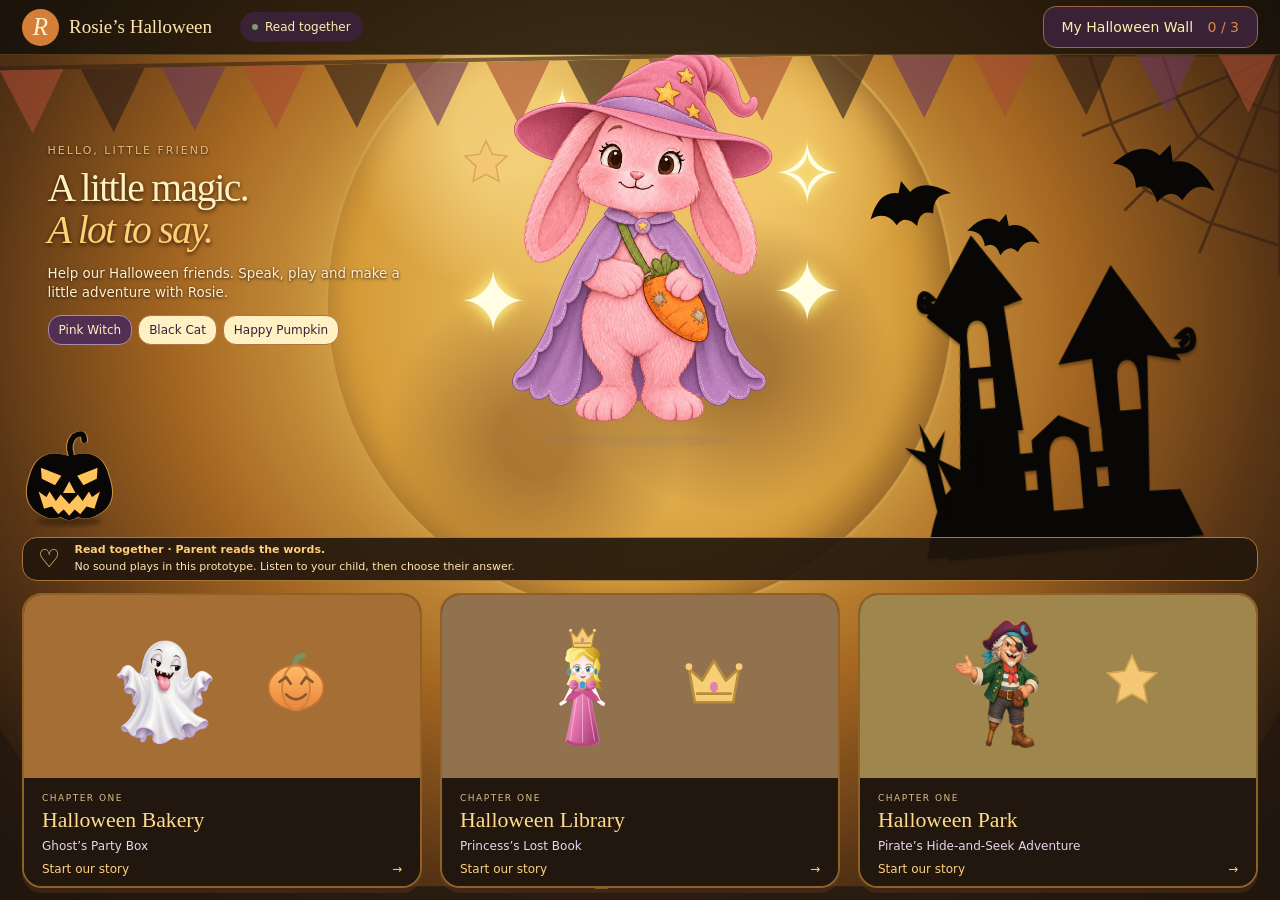
==== commit aa5c7eb9: "Reduce image transfer by 89 percent and prioritize homepage hero" ====
--- a/halloween/index.html
+++ b/halloween/index.html
@@ -5,7 +5,8 @@
   <meta name="viewport" content="width=device-width, initial-scale=1">
   <meta name="theme-color" content="#f9f3e9">
   <title>Rosie’s Halloween • Read & Play</title>
-  <link rel="stylesheet" href="style.css?v=20261019-bye34">
+  <link rel="preload" as="image" href="assets/idle.webp" fetchpriority="high">
+  <link rel="stylesheet" href="style.css?v=20261020-fast36">
 </head>
 <body>
   <div id="svg-library" aria-hidden="true"></div>
@@ -25,8 +26,8 @@
     <button id="clear-wall" class="quiet">Reset stickers</button>
     <div id="reset-confirm" hidden><p>Start a fresh sticker wall?</p><button id="confirm-reset" class="secondary">Reset wall</button> <button id="cancel-reset" class="quiet">Keep stickers</button></div>
   </dialog>
-  <script src="engine.js?v=20261019-bye34"></script>
-  <script src="art.js?v=20261019-bye34"></script>
-  <script src="app.js?v=20261019-bye34"></script>
+  <script src="engine.js?v=20261020-fast36"></script>
+  <script src="art.js?v=20261020-fast36"></script>
+  <script src="app.js?v=20261020-fast36"></script>
 </body>
 </html>
--- a/halloween/style.css
+++ b/halloween/style.css
@@ -650,7 +650,7 @@
 .play .world.bakery .world-decor>.bakery-backdrop{position:relative;width:80%;height:100%;margin-left:10%;mask-image:linear-gradient(90deg,transparent,#000 3%,#000 97%,transparent)}
 .play .world.bakery .bakery-backdrop>rect:first-child{fill:#352534;stroke:none}
 .play .world.park .world-decor{overflow:hidden;background:#302441}
-.play .world.park .world-decor:before{content:'';position:absolute;inset:-25px;background:url('assets/park-storybook-v1.png') center/cover no-repeat;filter:blur(18px) brightness(.53) saturate(.7);transform:scale(1.04);pointer-events:none}
+.play .world.park .world-decor:before{content:'';position:absolute;inset:-25px;background:url('assets/park-storybook-v1.webp') center/cover no-repeat;filter:blur(18px) brightness(.53) saturate(.7);transform:scale(1.04);pointer-events:none}
 .world.park .park-illustration{position:relative;width:80%;height:100%;margin-left:10%;object-fit:fill;mask-image:linear-gradient(90deg,transparent,#000 3%,#000 97%,transparent)}
 .play .world.park .park-search-actors .rosie{left:2%;bottom:2%}
 @media(max-aspect-ratio:3/2){.play .world.bakery .world-decor>.bakery-backdrop,.world.park .park-illustration{width:100%;margin-left:0}.world.park .park-illustration{object-fit:contain}}
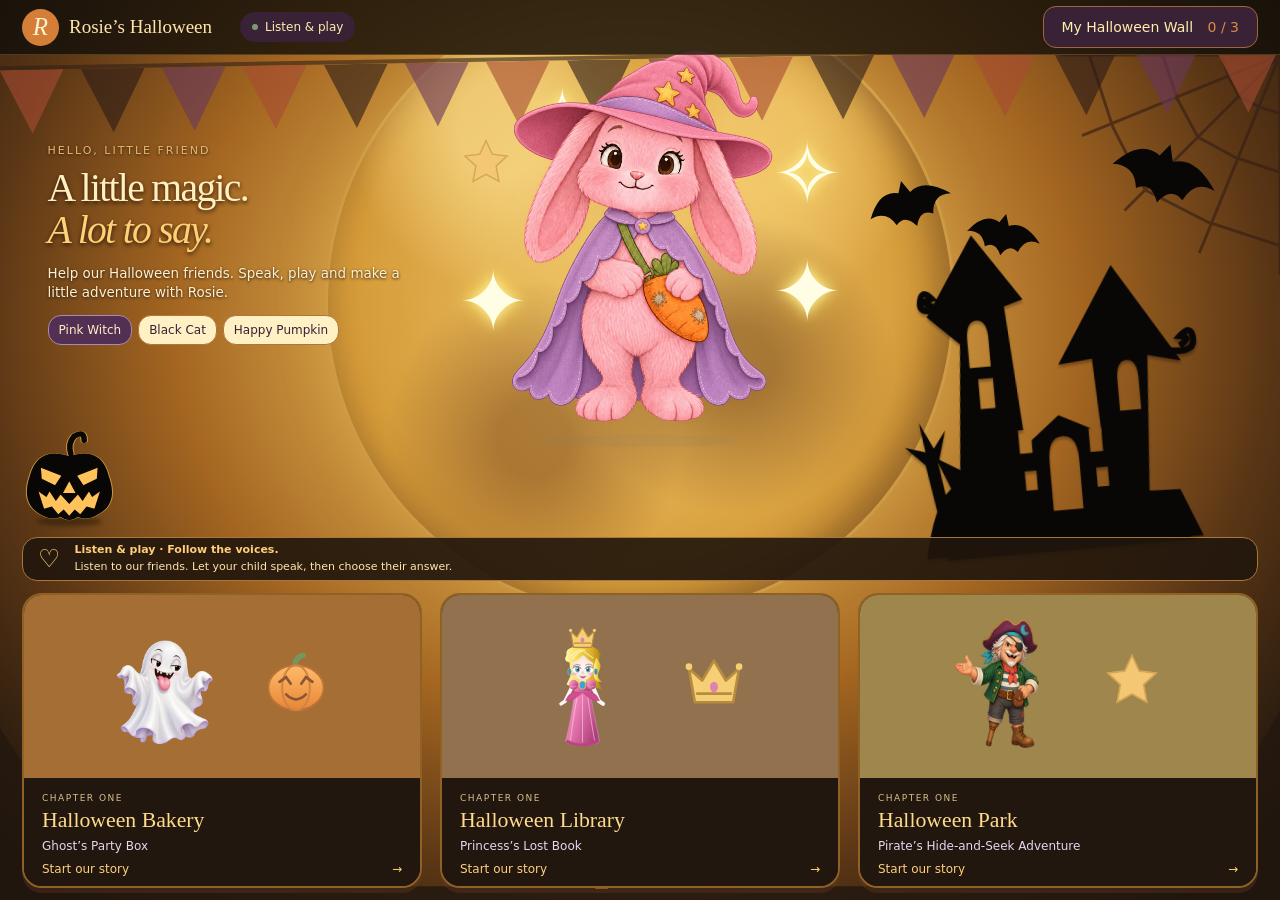
==== commit 85ab157c: "Add automatic English narration with synchronized sentence subtitles" ====
--- a/halloween/index.html
+++ b/halloween/index.html
@@ -6,17 +6,806 @@
   <meta name="theme-color" content="#f9f3e9">
   <title>Rosie’s Halloween • Read & Play</title>
   <link rel="preload" as="image" href="assets/idle.webp" fetchpriority="high">
-  <link rel="stylesheet" href="style.css?v=20261020-fast36">
+  <style>
+:root{--ink:#514257;--muted:#7f7486;--cream:#faf5ed;--pink:#ecc1d2;--rose:#a86f8c;--purple:#9576b5;--line:#e8dedf;--mint:#d6e2cd;--white:#fffdf9;font-family:Georgia,'Times New Roman',serif;color:var(--ink);background:var(--cream)}
+*{box-sizing:border-box}body{margin:0}button,a{touch-action:manipulation}button{font-family:system-ui,sans-serif;font-size:14px;color:var(--ink);cursor:pointer;border:1px solid var(--line);border-radius:13px;padding:12px 18px;background:var(--white);transition:background .2s,transform .2s,box-shadow .2s}button:hover:not(:disabled){background:#f7edf2;transform:translateY(-1px)}button:focus-visible,a:focus-visible{outline:3px solid #a386c0;outline-offset:4px}button:disabled{opacity:.45;cursor:default}a{color:inherit}.shell{max-width:1380px;margin:0 auto;padding:0 38px}.topbar{height:90px;display:flex;align-items:center;gap:28px;border-bottom:1px solid var(--line)}.brand{text-decoration:none;display:flex;align-items:center;gap:10px;font-size:21px}.brand strong{font-weight:normal}.brand-mark{display:grid;place-items:center;width:37px;height:37px;background:var(--pink);border-radius:50%;font-style:italic;font-size:25px}.mode-pill{font:12px system-ui,sans-serif;display:flex;align-items:center;gap:7px;padding:8px 12px;border-radius:30px;background:#e8eee1}.mode-pill i{height:6px;width:6px;background:#799b6e;border-radius:50%}.wall-toggle{margin-left:auto}.wall-toggle span{margin-left:10px;color:var(--rose)}.quiet{background:transparent;border-color:transparent}.eyebrow{font:600 11px system-ui,sans-serif;letter-spacing:2.3px;color:var(--rose);margin:0 0 12px}.home{padding:42px 0 22px}.home-top{display:grid;grid-template-columns:1.3fr 1fr;align-items:center;gap:30px}.hero-copy h1{font-size:clamp(40px,4.2vw,62px);line-height:1.07;font-weight:normal;letter-spacing:-1.7px;margin:10px 0 20px}.hero-copy h1 em{font-style:italic;color:var(--rose)}.hero-copy p{font:16px/1.7 system-ui,sans-serif;max-width:470px;color:var(--muted)}.hero-art{height:280px;position:relative;display:flex;justify-content:center;align-items:end;background:radial-gradient(ellipse at 50% 85%,#dce7d0 0 45%,transparent 46%);border-radius:50%}.hero-art .rosie{height:310px;width:270px}.hero-art .floating-pumpkin{width:95px;position:absolute;right:14px;bottom:16px;transform:rotate(9deg)}.hero-art .floating-star{width:46px;position:absolute;left:22%;top:22px;animation:float 4s infinite ease-in-out}.costumes{display:flex;gap:8px;flex-wrap:wrap;margin:22px 0}.costumes button{font-size:12px;padding:8px 13px}.costumes .selected{background:#ecddec;border-color:#ae88b0}.read-note{display:flex;align-items:center;gap:14px;background:#f0e9ef;border:1px solid #e5dbe5;border-radius:15px;padding:15px 20px;font:13px/1.5 system-ui,sans-serif;margin:20px 0 24px}.read-note strong{color:#735879}.read-note p{margin:0}.read-note .note-icon{font-size:25px}.theme-grid{display:grid;grid-template-columns:repeat(3,1fr);gap:20px}.theme-card{display:block;text-align:left;padding:0;overflow:hidden;border-radius:24px;box-shadow:0 4px 0 #e8dedb;background:var(--white)}.theme-card:hover:not(:disabled){background:var(--white);box-shadow:0 7px 0 #e4d6dc;transform:translateY(-3px)}.theme-illustration{height:155px;display:flex;align-items:center;justify-content:center;gap:5px;position:relative;background:#f5dfce}.theme-card.library .theme-illustration{background:#ece0ef}.theme-card.park .theme-illustration{background:#dfe8d4}.theme-illustration .art{width:110px;height:140px}.theme-illustration .prop{width:85px}.theme-text{padding:19px 22px}.theme-text .chapter-label{font:10px system-ui,sans-serif;letter-spacing:1.5px;color:var(--muted)}.theme-text h2{font:normal 25px Georgia,serif;margin:8px 0}.theme-text p{font:13px/1.5 system-ui,sans-serif;color:var(--muted);margin:0}.theme-text .card-bottom{display:flex;justify-content:space-between;align-items:center;font:12px system-ui,sans-serif;margin-top:17px;color:var(--rose)}.site-footer{display:flex;justify-content:space-between;font:12px system-ui,sans-serif;color:var(--muted);padding:27px 0;border-top:1px solid var(--line);margin-top:28px}.play{padding:24px 0 0}.chapter-bar{display:flex;align-items:center;gap:17px;margin-bottom:20px}.chapter-bar h1{font-weight:normal;font-size:25px;margin:0}.chapter-bar .stage-label{margin-left:auto;font:12px system-ui,sans-serif;color:var(--muted)}.dots{display:flex;gap:7px}.dots span{height:8px;width:8px;border-radius:50%;background:#dfd4dd}.dots .active{background:var(--rose)}.play-grid{display:grid;grid-template-columns:1.1fr 1fr;gap:24px;align-items:start}.world{position:relative;min-height:365px;border-radius:28px;overflow:hidden;background:linear-gradient(#f6eadd 0 71%,#eddbc2 72%);border:1px solid #e4d8cf}.world.library{background:linear-gradient(#ece3ef 0 71%,#dfcddc 72%)}.world.park{background:linear-gradient(#edf0df 0 71%,#d5dfc5 72%)}.world:after{content:'';position:absolute;bottom:0;width:100%;height:65px;border-radius:50% 50% 0 0;background:#e7d2b4;opacity:.45}.world.library:after{background:#cbb4c7}.world.park:after{background:#bbcca8}.world-decor{position:absolute;inset:0;opacity:.6;pointer-events:none}.world-decor svg{height:100%;width:100%}.actor-row{display:flex;align-items:flex-end;justify-content:center;position:relative;z-index:2;gap:1px;height:285px;padding:35px 12px 0}.rosie{position:relative;width:200px;height:240px;flex-shrink:0;transform-origin:bottom center;animation:breathe 4s infinite ease-in-out}.rosie .frame{position:absolute;inset:0;width:100%;height:100%;object-fit:contain;opacity:0}.rosie .frame.active{opacity:1}.rosie.happy{animation:rosie-jump 1.2s ease-in-out}.rosie-shadow{position:absolute;bottom:5px;left:18%;width:64%;height:12px;border-radius:50%;background:#8b7a77;opacity:.12}.guest{width:155px;min-width:80px;position:relative;transform-origin:bottom center}.guest>.art{width:100%;height:230px;overflow:visible}.guest.ghost{animation:float 3.7s ease-in-out infinite}.guest.talking .mouth{animation:mouth .42s infinite}.guest.blink .art{filter:brightness(.99)}.scene-prop{position:absolute;z-index:3;left:50%;bottom:10px;width:160px;transform:translateX(-50%)}.scene-prop .art{width:100%}.scene-prop.small{width:110px}.book-stand{width:160px;height:87px;position:absolute;right:17px;bottom:6px;z-index:4;background:linear-gradient(transparent 70%,#b59b88 71% 82%,transparent 83%)}.book-stand:before,.book-stand:after{content:'';position:absolute;height:35px;width:6px;bottom:0;background:#b59b88}.book-stand:before{left:20px}.book-stand:after{right:20px}.book-stand .art{height:93px;position:absolute;top:-18px;width:100%}.teaching-prop{position:absolute;top:30px;right:26px;width:90px;z-index:4}.teaching-prop .art{width:100%}.mini-cards{position:absolute;bottom:19px;left:18px;right:18px;display:flex;justify-content:center;gap:7px;z-index:4}.mini-cards .art{width:100px;background:#fffaf2;border:1px solid #e7d4c7;border-radius:13px}.world .count-stars{position:absolute;bottom:22px;left:15px;right:15px;z-index:4;display:flex;justify-content:center;gap:7px}.count-star{width:43px;height:48px;position:relative;animation:pop .5s both}.count-star .art{width:100%;height:100%}.count-star span{position:absolute;inset:0;display:grid;place-items:center;font:600 16px system-ui,sans-serif;color:#946c36;padding-bottom:1px}.invitation{position:absolute;right:16px;top:26px;background:#fffaf0;border:2px solid #dfbe98;border-radius:16px;width:160px;padding:10px;z-index:4;transform:rotate(4deg)}.invitation .art{height:115px;width:100%}.invitation b{font:600 42px system-ui,sans-serif;display:block;text-align:center;color:var(--rose)}.footprints{position:absolute;left:18px;right:18px;bottom:13px;z-index:5;display:flex;justify-content:space-around}.footprint{border:2px dashed #9bac8d;border-radius:50%;width:60px;height:37px;text-align:center;padding-top:5px;font:600 19px system-ui,sans-serif;color:#718863;background:#edf1e3}.footprint.correct{box-shadow:0 0 0 5px #ffeab7;background:#ffefc7}.parade-row{display:flex;justify-content:center;align-items:end;position:relative;z-index:4;padding-top:45px;height:275px}.parade-row .guest{width:125px;min-width:0}.parade-row .guest>.art{height:210px}.parade-row.walking{animation:parade 3.5s ease-in-out}.dialogue{background:var(--white);border:1px solid var(--line);border-radius:24px;padding:23px 26px;min-height:160px;box-shadow:0 4px 0 #eae1df}.dialogue-line{padding-bottom:13px}.dialogue-line:last-child{padding-bottom:0}.speaker{display:block;font:600 10px system-ui,sans-serif;text-transform:uppercase;letter-spacing:1.5px;color:var(--rose);margin-bottom:6px}.dialogue-line p{margin:0;font:normal clamp(21px,2.05vw,29px)/1.35 Georgia,serif}.question-hint{font:12px/1.6 system-ui,sans-serif;color:var(--muted);margin:13px 0 14px}.reading-controls{display:flex;gap:8px;flex-wrap:wrap;margin-top:17px}.primary{background:var(--rose);color:white;border-color:var(--rose);font-weight:600}.primary:hover:not(:disabled){background:#925c78}.secondary{background:#eee5f1;border-color:#d7c8df}.choices{display:grid;grid-template-columns:repeat(3,1fr);gap:11px;margin-top:16px}.choices.two{grid-template-columns:repeat(2,1fr)}.choice{padding:8px 5px 11px;background:#fffaf5;border-radius:18px;border:2px solid #e6dadd;min-height:124px;font-size:12px}.choice .art{width:100%;height:110px;display:block;margin-bottom:5px}.choice.number{min-height:115px;display:flex;flex-direction:column;align-items:center;justify-content:center}.choice .big-number{font:normal 52px Georgia,serif;color:var(--rose)}.choice.highlight{border-color:#d8ad57;box-shadow:0 0 0 3px #ffebbb}.choice.wrong{border-color:#bfaacf}.feedback{background:#ecefdf;color:#5e7054;border-radius:12px;padding:12px 15px;font:13px/1.6 system-ui,sans-serif;margin-top:15px}.parent-panel{margin-top:20px;padding:18px 22px;border:1px solid var(--line);border-radius:19px;background:#f2ece8}.parent-header{font:600 10px system-ui,sans-serif;letter-spacing:1.8px;margin-bottom:11px;color:var(--muted)}.parent-actions{display:flex;gap:8px;flex-wrap:wrap;align-items:center}.parent-actions .spacer{flex:1}.parent-actions button{font-size:12px;padding:10px 13px}.support-glow{box-shadow:0 0 0 3px #ead5a3}.small-note{font:12px/1.65 system-ui,sans-serif;color:var(--muted)}.note-bottom{margin:11px 0 0}.paused-cover{position:absolute;inset:0;background:#faf5ede8;z-index:20;display:grid;place-items:center;border-radius:28px;text-align:center}.paused-cover h2{font-weight:normal;font-size:35px}.paused-cover p{font:13px system-ui,sans-serif;color:var(--muted)}.paused *{animation-play-state:paused!important}.completion{max-width:780px;margin:40px auto;text-align:center;background:var(--white);border:1px solid var(--line);border-radius:30px;padding:37px 35px}.completion h1{font-size:44px;font-weight:normal;margin:18px 0 10px}.completion p{font:15px/1.7 system-ui,sans-serif;color:var(--muted)}.reward-illustration{height:180px;display:flex;justify-content:center;align-items:center}.reward-illustration .art{height:180px;width:150px}.badge{background:#f7e7b9;border:1px solid #e1c582;border-radius:30px;display:inline-block;padding:10px 20px;font:600 13px system-ui,sans-serif;color:#95713e}.completion-actions{display:flex;justify-content:center;gap:10px;margin-top:26px;flex-wrap:wrap}.sticker-name{font:12px system-ui,sans-serif;color:var(--rose)}.pages{display:flex;gap:8px;position:absolute;bottom:15px;left:20%;right:3%;z-index:5}.pages .art{background:#fff9ed;width:50%;height:112px;border:2px solid #d9b7c7;border-radius:5px}.sticker-preview{position:absolute;top:31px;right:30px;background:#fff9ed;border:3px solid #eed6a4;border-radius:50%;height:130px;width:130px;z-index:6;animation:pop .7s}.sticker-preview .art{width:100%;height:100%}.guest.motion-dance{animation:dance 1.2s ease-in-out}.guest.motion-jump,.guest.motion-celebrate{animation:guest-jump 1.2s ease-in-out}.guest.motion-touch{animation:bow 1.2s ease-in-out}.guest.motion-clap .left-arm{transform-origin:50px 115px;animation:clap-left .6s infinite}.guest.motion-clap .right-arm{transform-origin:110px 115px;animation:clap-right .6s infinite}.guest.motion-jump .pirate-hat{animation:hat-bounce 1.3s ease-in-out}.guest.motion-deliver{animation:pop .75s}.pose-touch{transform-origin:80px 90px;transform:rotate(14deg) translate(4px,10px)}.pose-dance{transform-origin:80px 100px;transform:rotate(-9deg)}.pose-jump{transform:translateY(-10px)}.card-parade{animation:card-walk 1.6s infinite alternate ease-in-out}.help-focus{filter:drop-shadow(0 0 8px #e8bd63)}dialog{border:1px solid var(--line);border-radius:25px;max-width:760px;width:calc(100% - 32px);padding:30px;background:var(--cream);color:var(--ink);box-shadow:0 20px 80px #56435933}dialog::backdrop{background:#51425755}.dialog-heading{display:flex;align-items:center;justify-content:space-between;gap:10px}.dialog-heading h2{font-size:31px;font-weight:normal;margin:0}.wall-items{display:grid;grid-template-columns:repeat(3,1fr);gap:15px;margin:25px 0}.wall-sticker{text-align:center;border-radius:22px;background:#fffaf3;border:2px dashed #dbced7;padding:12px}.wall-sticker .art{height:150px;width:100%}.wall-sticker.locked .art{filter:grayscale(1);opacity:.2}.wall-sticker p{font:12px system-ui,sans-serif;color:var(--muted)}#svg-library{position:absolute;width:0;height:0;overflow:hidden}.error-note{background:#f4e2d4;padding:12px;border-radius:13px;font:13px system-ui,sans-serif}.confetti{position:absolute;inset:0;pointer-events:none;z-index:8}.confetti i{position:absolute;left:var(--x);top:8px;width:8px;height:13px;border-radius:2px;background:var(--color);animation:confetti 2.2s var(--delay) both;transform:rotate(var(--rotate))}
+@keyframes breathe{50%{transform:translateY(-3px) scale(1.006)}}@keyframes float{50%{transform:translateY(-8px)}}@keyframes mouth{50%{stroke-width:7}}@keyframes rosie-jump{0%,100%{transform:translateY(0)}15%{transform:translateY(5px) scaleY(.97)}45%,58%{transform:translateY(-65px) rotate(-2deg)}82%{transform:translateY(2px)}}@keyframes guest-jump{0%,100%{transform:translateY(0)}20%{transform:translateY(4px) scaleY(.96)}50%{transform:translateY(-49px)}80%{transform:translateY(2px)}}@keyframes hat-bounce{40%{transform:translateY(-12px) rotate(-4deg)}80%{transform:rotate(5deg)}100%{transform:rotate(0)}}@keyframes dance{25%{transform:rotate(-9deg) translateY(-5px)}65%{transform:rotate(9deg) translateY(-5px)}}@keyframes bow{50%{transform:rotate(18deg) translate(5px,12px)}}@keyframes clap-left{50%{transform:rotate(-43deg)}}@keyframes clap-right{50%{transform:rotate(43deg)}}@keyframes pop{0%{opacity:0;transform:scale(.8)}100%{opacity:1;transform:scale(1)}}@keyframes parade{0%{transform:translateX(-12px)}100%{transform:translateX(30px)}}@keyframes card-walk{100%{transform:translateX(12px)}}@keyframes confetti{to{top:95%;opacity:0;transform:rotate(220deg)}}
+@media(min-width:1500px){.world{min-height:410px}.actor-row{height:325px}.rosie{width:230px;height:275px}.guest>.art{height:255px}}
+@media(max-width:900px){.shell{padding:0 22px}.topbar{gap:12px;height:76px}.brand{font-size:17px}.mode-pill{font-size:10px}.wall-toggle{font-size:11px;padding:8px}.home-top{grid-template-columns:1fr 1fr}.hero-art .rosie{height:260px;width:220px}.hero-art{height:240px}.theme-grid{gap:12px}.theme-text{padding:16px}.theme-text h2{font-size:21px}.play-grid{grid-template-columns:1fr 1fr;gap:15px}.world{min-height:340px}.actor-row{height:270px}.rosie{width:155px;height:210px}.guest{width:125px}.dialogue{padding:19px}.choice .art{height:85px}.choice{min-height:100px}.invitation{width:115px}.invitation .art{height:80px}.invitation b{font-size:32px}}
+@media(max-width:650px){.shell{padding:0 14px}.brand strong{display:none}.brand{font-size:16px}.mode-pill{padding:6px 8px}.wall-toggle{padding:5px}.wall-toggle span{display:none}.home{padding-top:24px}.home-top{grid-template-columns:1fr}.hero-copy h1{font-size:43px}.hero-art{height:220px}.hero-art .rosie{height:245px}.theme-grid{grid-template-columns:1fr}.theme-card{display:grid;grid-template-columns:130px 1fr}.theme-illustration{height:100%}.theme-illustration .art{width:85px}.theme-illustration .prop{display:none}.theme-text h2{font-size:23px}.read-note{padding:13px}.play-grid{grid-template-columns:1fr}.world{min-height:310px}.actor-row{height:260px}.rosie{width:190px;height:230px}.guest{width:135px}.dialogue-line p{font-size:25px}.chapter-bar h1{font-size:21px}.chapter-bar .stage-label{font-size:10px}.choice .art{height:105px}.parent-actions .spacer{display:none}.site-footer{font-size:10px}.site-footer span{display:none}.wall-items{gap:7px}.wall-sticker{padding:6px}.wall-sticker .art{height:110px}.completion{padding:25px 20px}.completion h1{font-size:34px}}
+@media(prefers-reduced-motion:reduce){*{animation-duration:.01ms!important;animation-iteration-count:1!important;transition:none!important}}
+
+
+.world.library:not(.crowned) .guest.princess .princess-crown{opacity:0}.guest.talking .left-arm{transform-origin:50px 115px;animation:clap-left .8s infinite}.guest.talking .right-arm{transform-origin:110px 115px;animation:clap-right .8s infinite}.position-guest{position:absolute;bottom:47px;transform:translateX(-50%);z-index:3}.position-guest .guest{width:125px}.prop-arrive{animation:prop-arrive 1s ease-out}@keyframes prop-arrive{from{opacity:0;bottom:60px}to{opacity:1;bottom:10px}}
+
+
+.guest.talking .raster-body{transform-origin:80px 160px;animation:guest-speak .8s ease-in-out infinite}.guest.motion-clap .raster-body{transform-origin:80px 160px;animation:clap-bob .6s ease-in-out infinite}@keyframes guest-speak{50%{transform:translateY(-2px) rotate(1deg)}}@keyframes clap-bob{50%{transform:scale(1.025,.985)}}
+
+.pirate-closed{opacity:0}.guest.motion-clap .raster-body{animation:none}.guest.motion-clap .pirate-open{animation:clap-open .6s steps(1,end) infinite}.guest.motion-clap .pirate-closed{animation:clap-closed .6s steps(1,end) infinite}@keyframes clap-open{0%,100%{opacity:1}50%{opacity:0}}@keyframes clap-closed{0%,100%{opacity:0}50%{opacity:1}}
+
+/* Bakery: visually matched character sizes and a 2x foreground box. */
+.world.bakery{min-height:510px}.world.bakery .actor-row{height:305px;gap:8px}.world.bakery .guest.ghost{width:260px;flex-shrink:1}.world.bakery .guest.ghost>.art{height:280px}.scene-prop.party-box{width:320px;max-width:95%;bottom:-20px}.world.bakery .mini-cards{bottom:12px;background:#fffaf3e8;border-radius:16px}.world.bakery:has(.mini-cards) .party-box{bottom:20px;left:30%;opacity:.22}.world.bakery .teaching-prop{top:20px}
+@media(min-width:1500px){.world.bakery .guest.ghost{width:290px}.world.bakery .guest.ghost>.art{height:320px}.world.bakery .actor-row{height:340px}.world.bakery{min-height:540px}}
+@media(min-width:651px) and (max-width:900px){.world.bakery .guest.ghost{width:205px}.world.bakery .guest.ghost>.art{height:240px}}
+@media(max-width:650px){.world.bakery .rosie{width:140px;height:190px}.world.bakery .guest.ghost{width:210px}.world.bakery .guest.ghost>.art{height:220px}.world.bakery .actor-row{height:280px;padding-left:5px;padding-right:5px;gap:0}.world.bakery{min-height:495px}}
+
+
+
+.rosie.talking{animation:rosie-talk-big 1.05s ease-in-out infinite;transform-origin:50% 90%}.guest.ghost.talking .raster-body{animation:ghost-talk-big 1.1s ease-in-out infinite;transform-origin:80px 175px}@keyframes rosie-talk-big{0%,100%{transform:translateY(0) rotate(-3deg)}35%{transform:translateY(-9px) rotate(4deg) scale(1.025)}70%{transform:translateY(-3px) rotate(-5deg)}}@keyframes ghost-talk-big{0%,100%{transform:translateY(0) rotate(-5deg)}40%{transform:translateY(-10px) rotate(6deg) scale(1.04)}75%{transform:translateY(-4px) rotate(-7deg)}}
+
+.ghost-small{opacity:0}.guest.ghost.talking .ghost-open{animation:speak-open .44s steps(1,end) infinite}.guest.ghost.talking .ghost-small{animation:speak-small .44s steps(1,end) infinite}@keyframes speak-open{0%,100%{opacity:1}50%{opacity:0}}@keyframes speak-small{0%,100%{opacity:0}50%{opacity:1}}
+
+.world.bakery .world-decor{opacity:1}.world.bakery:after{display:none}.world.bakery .actor-row{padding-top:70px}
+
+.world.bakery{min-height:570px}.world.bakery .actor-row{height:345px}.world.bakery .party-box{bottom:-20px}@media(max-width:650px){.world.bakery{min-height:535px}.world.bakery .actor-row{height:315px}}
+
+.world.bakery .actor-row{height:380px}@media(max-width:650px){.world.bakery .actor-row{height:350px}}
+
+.ghost-order-bubble{position:absolute;top:142px;right:13px;width:115px;height:112px;background:#fffdf5;border:3px solid #be9bac;border-radius:25px;z-index:5;box-shadow:0 3px 0 #dbc3cf}.ghost-order-bubble:after{content:"";position:absolute;left:-15px;bottom:13px;border-top:12px solid transparent;border-bottom:12px solid transparent;border-right:18px solid #be9bac}.ghost-order-bubble .art{width:100%;height:100%}.picked-cookie{position:absolute;z-index:6;left:50%;top:232px;width:150px;transform:translateX(-50%)}.picked-cookie .art{width:100%}.cookie-pickup{animation:cookie-pickup 1.1s ease-in-out both}@keyframes cookie-pickup{from{transform:translate(-235px,238px) scale(.18)}to{transform:translateX(-50%) scale(1)}}@media(max-width:650px){.ghost-order-bubble{top:130px;width:85px;height:85px;right:7px}.picked-cookie{top:214px;width:125px}@keyframes cookie-pickup{from{transform:translate(-145px,230px) scale(.18)}to{transform:translateX(-50%) scale(1)}}}
+
+.ghost-order-bubble{background:#c8f6ff;border:4px solid #0879a6;box-shadow:0 0 0 5px #fff,0 5px 10px #16567544}.ghost-order-bubble:after{border-right-color:#0879a6;left:-23px;border-right-width:24px}.ghost-order-bubble .art{filter:saturate(1.8) contrast(1.15)}.taken-candy{animation:candy-leave 1ms steps(1,end) both}@keyframes candy-leave{from{opacity:1}to{opacity:0}}.packing-box .box-candy{animation:candy-arrive 1ms steps(1,end) both;animation-delay:calc((var(--i) + 1)*550ms - var(--elapsed))}@keyframes candy-arrive{from{opacity:0}to{opacity:1}}.candy-transfer{position:absolute;z-index:8;width:35px;height:35px;animation:candy-transfer 550ms ease-in-out both;pointer-events:none}.candy-transfer .art{width:100%;height:100%}@keyframes candy-transfer{0%{left:var(--from-x);top:var(--from-y);opacity:0;transform:scale(.8)}1%{opacity:1}55%{transform:scale(1.4) rotate(15deg)}99%{opacity:1}100%{left:47%;top:75%;transform:scale(.8);opacity:0}}
+
+.picked-cookie.from-right.cookie-pickup{animation-name:ghost-cookie-pickup}@keyframes ghost-cookie-pickup{from{transform:translate(160px,220px) scale(.18)}to{transform:translateX(-50%) scale(1)}}@media(max-width:650px){@keyframes ghost-cookie-pickup{from{transform:translate(100px,218px) scale(.18)}to{transform:translateX(-50%) scale(1)}}}
+
+.world.bakery:has(.large-boxes){min-height:820px}.world.bakery .mini-cards.large-boxes{display:grid;grid-template-columns:repeat(2,200px);justify-content:center;gap:12px;padding:10px;bottom:12px}.world.bakery .large-boxes .art{width:200px;height:187.5px}.world.bakery .large-boxes .art:last-child{grid-column:1 / -1;justify-self:center}.world.bakery:has(.large-boxes) .party-box{display:none}@media(max-width:650px){.world.bakery:has(.large-boxes){min-height:965px}.world.bakery .mini-cards.large-boxes{grid-template-columns:200px}.world.bakery .large-boxes .art:last-child{grid-column:auto}}
+@media(min-width:651px) and (max-width:1000px){.world.bakery:has(.large-boxes){min-height:1020px}.world.bakery .mini-cards.large-boxes{grid-template-columns:200px}.world.bakery .large-boxes .art:last-child{grid-column:auto}}
+
+.world.bakery:has(.large-boxes){min-height:670px}.world.bakery .mini-cards.large-boxes{display:flex;flex-wrap:nowrap;justify-content:flex-start;gap:10px;padding:10px;overflow-x:auto}.world.bakery .large-boxes .art{width:200px;height:187.5px;flex:0 0 200px}.world.bakery .large-boxes .art:last-child{grid-column:auto}.play-grid:has(.large-boxes){grid-template-columns:minmax(644px,1.3fr) minmax(0,1fr)}@media(max-width:1100px){.play-grid:has(.large-boxes){grid-template-columns:1fr}}
+
+.guest.ghost.motion-happy-spin{animation:ghost-happy-spin 2.7s ease-in-out infinite;transform-origin:50% 85%}.happy-sparkles{position:absolute;left:55%;top:140px;width:38%;height:200px;pointer-events:none;z-index:7}.happy-sparkles span{position:absolute;left:calc(var(--i)*19%);top:calc(var(--i)*17px);color:#e9a52e;font-size:27px;text-shadow:0 0 3px white;animation:happy-star 1.5s ease-in-out infinite;animation-delay:calc(var(--i)*160ms)}@keyframes ghost-happy-spin{0%,100%{transform:translateY(0) rotateY(0)}10%{transform:translateY(8px) scaleY(.95)}25%{transform:translateY(-55px) rotate(-8deg)}40%{transform:translateY(0) rotate(6deg)}55%{transform:translateY(-35px) rotateY(0)}72%{transform:translateY(-40px) rotateY(180deg)}90%{transform:translateY(-15px) rotateY(360deg)}}@keyframes happy-star{0%,100%{opacity:0;transform:scale(.5) translateY(12px)}50%{opacity:1;transform:scale(1.15) translateY(-12px)}}
+.sticker-pocket{position:absolute;right:18px;bottom:18px;width:145px;height:110px;z-index:8;border:3px dashed #ae86b2;border-radius:20px;background:#fff7fc;display:flex;align-items:center;flex-direction:column;padding:8px;color:#725172;font:13px system-ui}.sticker-pocket .art{width:65px;height:65px}.sticker-preview.sticker-flying{animation:sticker-collect 2.6s ease-in-out forwards}.sticker-preview.sticker-stored{display:none}@keyframes sticker-collect{0%,20%{top:20px;right:20px;transform:scale(1.15) rotate(-8deg);opacity:1}55%{top:40%;right:20px;transform:scale(.8) rotate(12deg);opacity:1}90%,100%{top:calc(100% - 110px);right:20px;transform:scale(.35) rotate(0);opacity:0}}
+.sticker-pocket.pocket-empty .art{visibility:hidden}.sticker-pocket.pocket-receiving .art{animation:sticker-received 2.6s steps(1,end) forwards}@keyframes sticker-received{0%{visibility:hidden}100%{visibility:visible}}
+.world.library{min-height:600px}.world.library .actor-row{height:440px;align-items:flex-end}.world.library .rosie{width:220px;height:310px}.world.library .guest.princess{width:220px;height:310px}.world.library .guest.princess>.art{width:100%;height:100%}@media(max-width:650px){.world.library{min-height:550px}.world.library .actor-row{height:390px}.world.library .rosie,.world.library .guest.princess{width:180px;height:270px}}
+.world.library{min-height:700px}.world.library .actor-row{height:600px}@media(max-width:650px){.world.library{min-height:650px}.world.library .actor-row{height:550px}}
+.guest.princess.talking .mouth{transform-box:fill-box;transform-origin:center;animation:princess-mouth .44s ease-in-out infinite}.guest.princess.talking .left-arm{transform-origin:58px 109px;animation:princess-hand-left 1.2s ease-in-out infinite}.guest.princess.talking .right-arm{transform-origin:102px 109px;animation:princess-hand-right 1.2s ease-in-out infinite}@keyframes princess-mouth{0%,100%{transform:scaleY(.6)}50%{transform:scaleY(2.5) scaleX(.85)}}@keyframes princess-hand-left{50%{transform:rotate(12deg)}}@keyframes princess-hand-right{50%{transform:rotate(-12deg)}}
+.animated-book{position:absolute;z-index:4;bottom:14px;left:50%;width:160px;height:95px;transform:translateX(-50%);perspective:600px}.book-paper{position:absolute;inset:0;display:flex;background:#fff9e9;border:3px solid #ad88a3;border-radius:8px;box-shadow:0 5px 0 #d5b9cb;opacity:0}.book-paper .art{width:50%;height:100%}.book-front{position:absolute;left:50%;top:0;width:80px;height:95px;transform-origin:left;transition:none;backface-visibility:hidden}.book-front .art{width:100%;height:100%}.book-open .book-paper{opacity:1}.book-open .book-front{transform:rotateY(-180deg);opacity:0}.book-opening .book-front{animation:library-book-open 1.1s ease-in-out both}.book-closing .book-front{animation:library-book-close 1.1s ease-in-out both}.book-closing .book-paper{animation:library-paper-close 1.1s both}.book-turning-page{position:absolute;left:50%;width:50%;height:100%;background:#fffdf3;transform-origin:left;opacity:0;border:1px solid #d7c6aa}.book-turning-page.turn-page{animation:library-page-turn 1.1s ease-in-out both}@keyframes library-book-open{0%{transform:rotateY(0);opacity:1}90%{opacity:1}100%{transform:rotateY(-180deg);opacity:0}}@keyframes library-book-close{0%{transform:rotateY(-180deg);opacity:1}100%{transform:rotateY(0);opacity:1}}@keyframes library-paper-close{0%,90%{opacity:1}100%{opacity:0}}@keyframes library-page-turn{0%{transform:rotateY(0);opacity:0}10%{opacity:1}90%{opacity:1}100%{transform:rotateY(-180deg);opacity:0}}
+.book-demo .book-front{animation:book-demo-cover 5s ease-in-out infinite}.book-demo .book-paper{animation:book-demo-paper 5s infinite}.book-demo .book-turning-page{animation:book-demo-page 5s ease-in-out infinite}@keyframes book-demo-cover{0%,15%,90%,100%{transform:rotateY(0);opacity:1}35%,70%{transform:rotateY(-180deg);opacity:0}}@keyframes book-demo-paper{0%,15%,90%,100%{opacity:0}25%,80%{opacity:1}}@keyframes book-demo-page{0%,35%,75%,100%{transform:rotateY(0);opacity:0}40%{transform:rotateY(0);opacity:1}65%{transform:rotateY(-180deg);opacity:1}70%{transform:rotateY(-180deg);opacity:0}}
+.book-paper .art.riding-story{width:100%;height:100%}
+.falling-crown{position:absolute;z-index:6;left:50%;top:60%;width:110px;height:100px;transform:translate(-50%,-50%);animation:crown-descend 1.8s ease-in-out both;filter:drop-shadow(0 5px 4px #b09a7155)}.falling-crown .art{width:100%;height:100%}@keyframes crown-descend{0%{transform:translate(-50%,-420px) rotate(-12deg);opacity:0}10%{opacity:1}75%{transform:translate(-50%,-35%) rotate(5deg)}100%{transform:translate(-50%,-50%) rotate(0)}}
+.falling-crown{width:220px;height:200px}
+.guest.princess.talking .left-arm{animation:princess-wave-left 1.25s ease-in-out infinite}.guest.princess.talking .right-arm{animation:princess-wave-right 1.25s ease-in-out infinite}@keyframes princess-wave-left{0%,100%{transform:rotate(0)}50%{transform:rotate(70deg)}}@keyframes princess-wave-right{0%,100%{transform:rotate(0)}50%{transform:rotate(-70deg)}}
+.world.library .mini-cards.large-boxes{display:flex;flex-wrap:nowrap;gap:10px;padding:10px;justify-content:flex-start;overflow-x:auto}.world.library .large-boxes .art{width:200px;height:187.5px;flex:0 0 200px}.world.library:has(.large-boxes){min-height:850px}.world.library:has(.large-boxes) .actor-row{height:600px}
+.world.library:not(:has(.large-boxes)){min-height:820px}.world.library .animated-book{width:320px;height:190px;bottom:16px}.world.library .animated-book .book-front{width:160px;height:190px}
+.guest.princess.motion-skirt-jump{animation:princess-skirt-jump 2.2s ease-in-out infinite;transform-origin:50% 100%}.guest.princess.motion-skirt-jump .left-arm,.guest.princess.motion-skirt-jump .right-arm{animation:none!important;transform:none!important}@keyframes princess-skirt-jump{0%,100%{transform:translateY(0) rotate(0)}15%{transform:translateY(6px) scaleY(.96)}40%{transform:translateY(-60px) rotate(-4deg)}60%{transform:translateY(-42px) rotate(4deg)}80%{transform:translateY(0) scaleY(.96)}90%{transform:translateY(-5px)}}
+.choice:has(.princess-action) .art{width:100%;height:230px}.choice:has(.princess-action){min-height:275px}.demo-touch .demo-upper{transform-origin:80px 105px;animation:demo-shoe-touch 2.6s ease-in-out infinite}.demo-dance{transform-origin:80px 190px;animation:demo-princess-dance 2.2s ease-in-out infinite}@keyframes demo-shoe-touch{0%,100%{transform:rotate(0)}40%,65%{transform:translate(0,12px) rotate(45deg)}}@keyframes demo-princess-dance{0%,100%{transform:translateY(0) rotate(-8deg)}25%{transform:translateY(-12px) rotate(8deg)}50%{transform:translateY(0) rotate(-8deg)}75%{transform:translateY(-12px) rotate(8deg)}}
+.lively-touch{transform-origin:67px 190px;animation:shoe-balance 2.6s ease-in-out infinite}.lively-touch .shoe-reaching-hand{transform-origin:95px 84px;animation:shoe-pat 2.6s ease-in-out infinite}.lively-dance{transform-origin:80px 185px;animation:lively-dance 3s ease-in-out infinite}.dance-arm-left{transform-origin:65px 83px;animation:dance-arm 1.5s ease-in-out infinite}.dance-arm-right{transform-origin:95px 83px;animation:dance-arm 1.5s ease-in-out infinite reverse}.dance-leg-left{transform-origin:67px 143px;animation:dance-step 1.5s ease-in-out infinite}.dance-leg-right{transform-origin:94px 143px;animation:dance-step 1.5s ease-in-out infinite reverse}.dance-note{animation:music-float 2s ease-in-out infinite;animation-delay:calc(var(--i)*.25s)}@keyframes shoe-balance{0%,100%{transform:rotate(-3deg)}50%{transform:rotate(3deg)}}@keyframes shoe-pat{0%,100%{transform:rotate(-8deg)}40%,65%{transform:rotate(0)}}@keyframes lively-dance{0%,100%{transform:translateX(-5px) rotate(-6deg)}25%{transform:translate(6px,-12px) rotate(6deg)}50%{transform:translateX(5px) rotate(0) scaleX(.85)}75%{transform:translate(-6px,-8px) rotate(-5deg)}}@keyframes dance-arm{50%{transform:rotate(22deg)}}@keyframes dance-step{50%{transform:rotate(18deg)}}@keyframes music-float{0%,100%{opacity:.45;transform:translateY(0)}50%{opacity:1;transform:translateY(-7px)}}
+/* Halloween theatre: large scene, subtitles and compact parent controls below. */
+:root{--ink:#f9efff;--muted:#d6c5e6;--cream:#302044;--rose:#dc8a44;--purple:#a783d4;--line:#705185;--white:#432d5b;background:#241735;color:var(--ink)}body{background:radial-gradient(circle at 85% 6%,#70448c66,transparent 30%),linear-gradient(#251735,#462959);min-height:100vh}body:before{content:'☾ · ✦ ·';position:fixed;right:3%;top:55px;font-size:65px;color:#ffe69c;opacity:.6;pointer-events:none;z-index:0}.shell{max-width:none;padding:0 20px;position:relative}.topbar{height:58px;border-color:#79558c}.brand{font-size:19px}.brand-mark{background:#d57e38;color:#fff3cf}.wall-toggle,.mode-pill{background:#49305f;color:#fff0d5;border-color:#846097}.site-footer{padding:12px 0;color:#d6c5e6}.chapter-bar{margin:8px 0;height:35px}.chapter-bar h1{font-size:24px;color:#ffe4a8}.stage-label{color:#d9c2eb}.play .play-grid,.play .play-grid:has(.large-boxes){display:grid;grid-template-columns:1fr;gap:10px}.play .world,.play .world.library,.play .world.bakery,.play .world:has(.large-boxes){height:calc(100vh - 210px);min-height:620px;max-height:850px;border:3px solid #b181c3;border-radius:24px;background:linear-gradient(#54376f 0 70%,#86639b 70%);box-shadow:0 12px 35px #160c2555}.play .world-decor{opacity:1}.play .world .actor-row{height:calc(100% - 180px);padding-top:90px;gap:8vw}.play .world .rosie{width:300px;height:390px}.play .world .guest{width:290px;height:370px}.play .world.library .guest.princess{width:290px;height:390px}.play .world .guest>.art{width:100%;height:100%}.play .world .mini-cards.large-boxes{justify-content:center;left:12px;right:12px}.play .dialogue{background:#39234e;border:1px solid #87619c;border-radius:18px;padding:12px 20px;box-shadow:none;display:flex;flex-wrap:wrap;align-items:center;gap:8px 20px}.dialogue-line{flex:1 1 300px;margin:0}.dialogue-line p{font:500 23px/1.35 system-ui,sans-serif;margin:3px 0;color:#fff4d9}.speaker{font-size:9px;color:#e2b9ef}.reading-controls{display:flex;gap:7px;margin:0}.reading-controls button,.parent-actions button{font-size:11px;padding:7px 11px;border-radius:9px;min-height:32px}.reading-controls .primary,button.primary{background:#d98036;color:#fff;border-color:#efb75d}.dialogue .small-note{font-size:10px;margin:0;color:#d2bddf}.dialogue .choices{width:100%;max-width:760px;margin:4px auto}.choice{background:#fff9ed;color:#543a66}.play .parent-panel{padding:9px 14px;margin-top:9px;background:#2b1c3e;border:1px solid #664778;border-radius:13px}.parent-header{font-size:9px;margin-bottom:6px;color:#d7b4e6}.parent-actions{gap:6px}.parent-actions button{background:#48315d;color:#f8eafb;border-color:#79578c}.parent-panel .note-bottom{font-size:9px;margin-top:5px}.world:after{content:'🎃';position:absolute;bottom:18px;left:18px;font-size:49px;pointer-events:none;z-index:3}.world:before{content:'✦  🦇  ✦';position:absolute;top:12px;right:25px;color:#ffd775;font-size:27px;z-index:3;pointer-events:none}.theme-card,.read-note,.completion{background:#432d5b;border-color:#896098}.theme-text h2,.hero-copy h1{color:#ffe2ad}.theme-text p,.hero-copy p{color:#e8d5ef}.home .theme-illustration{background:#62437b}.home button{color:#4d335d}.wall-sticker{background:#f8eefc}dialog{background:#3c2753;color:#fff2d8}.dialog-heading h2{color:#ffe2ad}.paused-cover{background:#302044ed;color:#fff0db}
+@media(max-width:700px){.shell{padding:0 8px}.topbar{gap:8px}.brand{font-size:15px}.mode-pill{display:none}.play .world,.play .world.library,.play .world.bakery,.play .world:has(.large-boxes){height:65vh;min-height:550px}.play .world .actor-row{gap:0;height:calc(100% - 170px);padding:65px 0 0}.play .world .rosie,.play .world.library .guest.princess,.play .world .guest{width:46%;height:285px}.play .dialogue{padding:10px;gap:8px}.dialogue-line p{font-size:20px}.play .world .mini-cards.large-boxes{justify-content:flex-start}.parent-actions{flex-wrap:wrap}.world:before{font-size:18px}.world:after{font-size:30px}.choice:has(.princess-action) .art{height:180px}.choice:has(.princess-action){min-height:220px}}
+.play .world,.play .world.library,.play .world.bakery,.play .world:has(.large-boxes){height:calc(100vh - 350px);min-height:500px;max-height:750px}.play .dialogue-line p{font-size:22px}.play .reading-controls button{background:#66477d;color:#fff4e1;border-color:#a17bb4}.play .reading-controls .primary{background:#d98036}.play .library-backdrop>rect:first-child{fill:#b3a1c8}.play .bakery-backdrop>rect:first-child{fill:#d6bfdf}.play .dialogue .choices:has(.princess-action){max-width:650px}.play .dialogue .choice:has(.princess-action) .art{height:180px}.play .dialogue .choice:has(.princess-action){min-height:220px}@media(max-width:700px){.play .world,.play .world.library,.play .world.bakery,.play .world:has(.large-boxes){height:65vh;min-height:550px}}
+/* Persistent parent controls and one set of scene answers. */
+body:has(.play){padding-bottom:200px}.play .world,.play .world.library,.play .world.bakery,.play .world:has(.large-boxes){height:calc(100dvh - 290px);min-height:450px;max-height:780px}.play .world .actor-row{height:calc(100% - 135px);padding-top:55px;gap:12vw}.play .world .rosie,.play .world.library .guest.princess{height:clamp(240px,38vh,360px);width:280px}.play .world .guest{height:clamp(230px,37vh,350px);width:270px}.library-backdrop>text,.bakery-backdrop>text{font-size:32px}.scene-choices{position:absolute;z-index:10;bottom:12px;left:50%;transform:translateX(-50%);width:min(720px,96%);display:flex!important;justify-content:center;gap:12px;margin:0!important;padding:8px;background:#302044dd;border-radius:20px}.scene-choices .choice{flex:1;min-width:0;max-width:220px;min-height:150px;padding:5px 8px;border:2px solid #d9b4e8}.scene-choices .choice .art,.scene-choices .choice:has(.princess-action) .art{height:145px;width:100%}.scene-choices .choice:has(.princess-action){min-height:175px}.scene-choices .big-number{font-size:66px}.world:has(.scene-choices) .party-box,.world:has(.scene-choices) .animated-book{visibility:hidden}.play .dialogue{position:fixed;bottom:80px;left:20px;right:20px;z-index:30;min-height:72px;max-height:150px;overflow:auto;box-shadow:0 -5px 20px #170c2944;padding:10px 16px;gap:6px 16px}.play .dialogue .dialogue-line{flex:1 1 260px}.play .dialogue-line p{font-size:19px}.play .dialogue .small-note{display:none}.play .dialogue .feedback,.play .dialogue .question-hint{font:12px system-ui;margin:0}.play .parent-panel{position:fixed;bottom:0;left:20px;right:20px;z-index:31;margin:0;height:74px;padding:8px 14px;border-radius:12px 12px 0 0}.parent-panel .note-bottom{display:none}.parent-actions button{min-height:36px}.parent-more{position:relative;font:12px system-ui}.parent-more summary{padding:10px 15px;border:1px solid #79578c;border-radius:9px;cursor:pointer;background:#48315d}.more-buttons{position:absolute;bottom:45px;left:0;width:180px;display:grid;gap:6px;background:#38234d;padding:10px;border:1px solid #9870ab;border-radius:12px}.play .parent-header{margin:0 0 3px}@media(max-width:700px){body:has(.play){padding-bottom:230px}.play .dialogue{left:8px;right:8px;bottom:94px;max-height:170px}.play .parent-panel{left:8px;right:8px;height:88px}.play .world,.play .world.library,.play .world.bakery{height:calc(100dvh - 310px);min-height:430px}.play .world .actor-row{height:calc(100% - 135px);gap:0;padding-top:45px}.play .world .rosie,.play .world.library .guest.princess,.play .world .guest{height:230px;width:46%}.scene-choices{gap:6px;padding:6px}.scene-choices .choice{min-height:115px;padding:4px}.scene-choices .choice .art,.scene-choices .choice:has(.princess-action) .art{height:100px}.scene-choices .choice:has(.princess-action){min-height:130px}.scene-choices .choice span{font-size:10px}.play .dialogue-line p{font-size:17px}}
+/* Fit the complete game into the viewport, with one shared adult dock. */
+body:has(.play){height:100dvh;min-height:0;overflow:hidden;padding:0}body:has(.play) .shell{height:100%;display:grid;grid-template-rows:48px minmax(0,1fr);padding:0 12px}body:has(.play) .topbar{height:48px}body:has(.play) .site-footer{display:none}body:has(.play) #app{min-height:0}.play{height:100%;padding:0!important;display:grid;grid-template-rows:35px minmax(0,1fr);gap:5px}.play .chapter-bar{height:35px;margin:0;padding:0}.play .play-grid,.play .play-grid:has(.large-boxes){height:100%;min-height:0;display:grid;grid-template-rows:minmax(0,1fr) auto;justify-items:center;gap:8px;padding-bottom:8px}.play .world,.play .world.library,.play .world.bakery,.play .world:has(.large-boxes){width:min(100%,calc((100dvh - 215px)*1.47945));height:auto;aspect-ratio:540/365;min-height:0;max-height:100%;align-self:center;container-type:size;border-radius:20px}.play .world .actor-row{height:73%;padding:10% 2% 0;gap:8%;align-items:flex-end}.play .world .rosie,.play .world.library .guest.princess,.play .world .guest{height:46cqh;width:34cqh;flex-shrink:0}.play .world .guest.ghost{height:46cqh;width:36cqh}.play .world .party-box{width:33cqh;bottom:0}.play .world .animated-book{width:34cqh;height:20cqh;bottom:2cqh}.play .world .animated-book .book-front{width:17cqh;height:20cqh}.play .world .scene-choices{bottom:1.5cqh;padding:1cqh;gap:1.5cqh;width:min(96%,85cqh);border-radius:15px}.play .world .scene-choices .choice,.play .world .scene-choices .choice:has(.princess-action){min-height:0;padding:3px;max-width:none}.play .world .scene-choices .choice .art,.play .world .scene-choices .choice:has(.princess-action) .art{height:19cqh;width:100%}.scene-choices .choice span{font-size:11px}.scene-choices .big-number{font-size:9cqh}.play .play-dock{width:100%;display:grid;grid-template-columns:minmax(0,1fr) auto;align-items:center;gap:12px;padding:12px 16px;border:1px solid #8d689e;border-radius:16px;background:#39244f;min-height:94px;position:relative;z-index:30}.play .dialogue{position:static;min-height:0;max-height:none;overflow:visible;padding:0;border:0;box-shadow:none;background:none;border-radius:0;display:flex;gap:7px 18px}.play .dialogue .dialogue-line{flex:1 1 240px}.play .dialogue-line p{font-size:18px;line-height:1.3;margin:2px 0}.play .speaker{font-size:9px}.play .dialogue .feedback,.play .dialogue .question-hint{font-size:11px}.play .reading-controls button{min-height:36px}.play .parent-panel{position:static;height:auto;min-width:210px;width:auto;padding:0 0 0 12px;margin:0;border:0;border-left:1px solid #745284;background:none;border-radius:0}.play .parent-header{display:none}.play .parent-actions{display:flex;gap:5px;flex-wrap:nowrap}.play .parent-actions .spacer{display:none}.play .parent-actions button,.parent-more summary{font-size:11px;min-height:36px;padding:8px 10px}.world:before{font-size:3cqh}.world:after{font-size:5cqh}.play .falling-crown{width:24cqh;height:22cqh}.play .picked-cookie{top:48%;width:18cqh}.play .ghost-order-bubble{top:30%;width:15cqh;height:15cqh}.play .world .sticker-pocket{width:18cqh;height:15cqh;font-size:1.7cqh}.play .world .sticker-pocket .art{width:9cqh;height:9cqh}.play .world .sticker-preview{width:17cqh;height:17cqh}.play .world .world-decor svg{object-fit:contain}.play .world .library-backdrop>text,.play .world .bakery-backdrop>text{font-size:30px}
+@media(max-width:800px){.play .play-dock{grid-template-columns:1fr;padding:9px 12px;gap:7px;min-height:115px}.play .parent-panel{border:0;padding:0;min-width:0}.play .parent-actions{justify-content:flex-end}.play .dialogue-line p{font-size:16px}.play .world,.play .world.library,.play .world.bakery{width:min(100%,calc((100dvh - 280px)*1.47945))}.play .dialogue .dialogue-line{flex:1 1 180px}.play .dialogue .feedback,.play .dialogue .question-hint{display:none}.play .scene-choices .choice span{font-size:9px}}
+/* Extend Bakery sideways without stretching its artwork. */
+.play .world.bakery{width:min(100%,calc((100dvh - 215px)*1.80822));aspect-ratio:660/365}.play .world.bakery .actor-row{gap:6%}@media(max-width:800px){.play .world.bakery{width:min(100%,calc((100dvh - 280px)*1.80822))}}
+.halloween-bats{position:absolute;inset:0;z-index:7;pointer-events:none;overflow:hidden}.flying-bat{position:absolute;width:7cqh;min-width:26px;max-width:65px;fill:#21162d;filter:drop-shadow(0 2px 2px #150a2944);animation:bat-flight 15s linear infinite}.flying-bat svg{display:block;width:100%;overflow:visible}.bat-eye{fill:#fff398;filter:drop-shadow(0 0 3px #ffbb2e) drop-shadow(0 0 5px #ffbd31)}.bat-wing{transform-box:fill-box;animation:bat-flap .38s ease-in-out infinite alternate}.wing-left{transform-origin:right center}.wing-right{transform-origin:left center;animation-direction:alternate-reverse}.bat-0{top:10%;animation-delay:-3s}.bat-1{top:25%;animation-duration:19s;animation-delay:-11s;width:5cqh}.bat-2{top:40%;animation-duration:23s;animation-delay:-17s;width:6cqh}.bat-3{top:18%;animation-duration:17s;animation-delay:-7s;width:4cqh}@keyframes bat-flight{0%{left:-9%;transform:translateY(0) rotate(-8deg)}25%{transform:translateY(-18px) rotate(5deg)}50%{transform:translateY(14px) rotate(-5deg)}75%{transform:translateY(-12px) rotate(6deg)}100%{left:109%;transform:translateY(0) rotate(-8deg)}}@keyframes bat-flap{from{transform:scaleY(.35) rotate(-12deg)}to{transform:scaleY(1) rotate(12deg)}}@media(prefers-reduced-motion:reduce){.flying-bat,.bat-wing{animation:none!important}.bat-0{left:8%}.bat-1{left:82%}.bat-2{left:90%}.bat-3{left:25%}}
+/* Larger bats with an occasional flight toward the viewer. */
+.flying-bat{width:11cqh;min-width:42px;max-width:110px}.flying-bat.bat-1{width:8cqh}.flying-bat.bat-2{width:10cqh}.flying-bat.bat-3{width:8cqh}.flying-bat.bat-0 svg{animation:bat-close-pass 16s ease-in-out infinite;animation-delay:5s;transform-origin:center}.flying-bat.bat-2 svg{animation:bat-close-pass 23s ease-in-out infinite;animation-delay:13s;transform-origin:center}@keyframes bat-close-pass{0%,68%{transform:scale(1);filter:none}71%{transform:scale(1.2)}74%{transform:scale(5.5);filter:drop-shadow(0 12px 10px #170c2966)}77%{transform:scale(6) translateY(10px);filter:drop-shadow(0 12px 10px #170c2966)}81%,100%{transform:scale(1);filter:none}}@media(prefers-reduced-motion:reduce){.flying-bat svg{animation:none!important}}
+/* Varied flight paths and perspective approach. */
+.halloween-bats{perspective:650px;perspective-origin:50% 40%}.flying-bat{width:14cqh;min-width:52px;max-width:145px;transform-style:preserve-3d;animation-name:bat-swoop}.flying-bat.bat-1{width:11cqh;animation-name:bat-diagonal;animation-duration:17s}.flying-bat.bat-2{width:13cqh;animation-name:bat-arc;animation-duration:21s}.flying-bat.bat-3{width:10cqh;animation-name:bat-return;animation-duration:19s}.flying-bat.bat-0 svg{animation:bat-3d-approach 18s ease-in-out infinite;animation-delay:2s;transform-style:preserve-3d}.flying-bat.bat-2 svg{animation:bat-3d-approach 25s ease-in-out infinite;animation-delay:9s;transform-style:preserve-3d}@keyframes bat-swoop{0%{left:-15%;top:12%;transform:rotate(-12deg)}25%{left:25%;top:32%;transform:rotate(15deg)}50%{left:48%;top:16%;transform:rotate(-10deg)}75%{left:78%;top:27%;transform:rotate(10deg)}100%{left:115%;top:8%;transform:rotate(-12deg)}}@keyframes bat-diagonal{0%{left:110%;top:9%;transform:scaleX(-1) rotate(10deg)}50%{left:48%;top:40%;transform:scaleX(-1) rotate(-18deg)}100%{left:-15%;top:16%;transform:scaleX(-1) rotate(8deg)}}@keyframes bat-arc{0%{left:-15%;top:44%;transform:rotate(-20deg)}35%{left:25%;top:8%;transform:rotate(12deg)}60%{left:50%;top:28%;transform:rotate(-5deg)}100%{left:115%;top:15%;transform:rotate(15deg)}}@keyframes bat-return{0%{left:15%;top:-15%;transform:rotate(25deg)}30%{left:75%;top:25%;transform:rotate(-10deg)}60%{left:45%;top:10%;transform:scaleX(-1) rotate(12deg)}85%{left:5%;top:32%;transform:scaleX(-1) rotate(-15deg)}100%{left:15%;top:-15%;transform:rotate(25deg)}}@keyframes bat-3d-approach{0%,55%{transform:perspective(450px) translateZ(-40px) rotateY(18deg) scale(.8);filter:blur(.3px)}60%{transform:perspective(450px) translateZ(0) rotateY(-18deg) scale(1.2);filter:none}64%{transform:perspective(450px) translateZ(180px) rotateY(8deg) rotateX(-8deg) scale(3.1);filter:drop-shadow(0 18px 12px #10051f99)}67%{transform:perspective(450px) translateZ(220px) rotateY(-8deg) scale(3.7);filter:drop-shadow(0 25px 16px #10051faa)}72%,100%{transform:perspective(450px) translateZ(-40px) rotateY(18deg) scale(.8);filter:blur(.3px)}}@media(prefers-reduced-motion:reduce){.flying-bat,.flying-bat svg{animation:none!important}}
+/* Wide stage, proportional background, and a bat passing beyond the scene frame. */
+.play .world,.play .world.library,.play .world.bakery,.play .world:has(.large-boxes){width:100%;height:100%;max-height:none;aspect-ratio:auto;align-self:stretch;background:linear-gradient(#bba8cc 0 68%,#bda17d 68%)}.play .world .world-decor{opacity:1}.play .world .world-decor svg{width:100%;height:100%}.play .world .bakery-backdrop>text,.play .world .library-backdrop>text{font-size:29px}.play .world .actor-row{gap:5%;height:73%}.play .world.park:before{content:'Halloween Park';top:12px;left:20px;right:auto;font:600 26px Georgia;color:#ffe6af}.screen-bat{position:fixed;z-index:45;left:50%;top:43%;width:110px;pointer-events:none;opacity:0;perspective:600px;animation:screen-bat-charge 17s ease-in-out infinite;transform-origin:center}.screen-bat svg{width:100%;overflow:visible;fill:#21162d;filter:drop-shadow(0 15px 18px #13071d88)}.screen-bat .bat-eye{fill:#fff69d;filter:drop-shadow(0 0 5px #ffc52c)}.screen-bat.paused{animation-play-state:paused!important}@keyframes screen-bat-charge{0%,18%{opacity:0;transform:translate(-50%,-50%) perspective(600px) translateZ(-350px) rotateY(-30deg) scale(.3)}20%{opacity:1}28%{opacity:1;transform:translate(-50%,-50%) perspective(600px) translateZ(0) rotateY(20deg) scale(1)}31%{opacity:1;transform:translate(-50%,-50%) perspective(600px) translateZ(230px) rotateY(-8deg) scale(5)}34%{opacity:1;transform:translate(-50%,-50%) perspective(600px) translateZ(310px) rotateY(10deg) scale(6)}37%{opacity:0;transform:translate(80%,-80%) perspective(600px) translateZ(350px) rotate(18deg) scale(7)}38%,100%{opacity:0;transform:translate(-50%,-50%) scale(.3)}}@media(prefers-reduced-motion:reduce){.screen-bat{display:none}}
+/* Enlarge the scene itself, and keep approaching vector bats sharp. */
+.play .world .world-decor{transform:scale(1.12);transform-origin:50% 52%}.play .world .rosie,.play .world.library .guest.princess,.play .world .guest,.play .world .guest.ghost{height:51cqh;width:39cqh}.play .world .party-box{width:38cqh}.play .world .animated-book{width:38cqh;height:23cqh}.play .world .animated-book .book-front{width:19cqh;height:23cqh}.screen-bat{width:min(95vw,1200px);animation-name:screen-bat-sharp;perspective:none}.screen-bat svg{filter:none!important;shape-rendering:geometricPrecision}.flying-bat,.flying-bat svg{filter:none!important}.flying-bat.bat-0 svg,.flying-bat.bat-2 svg{animation-name:bat-sharp-approach}@keyframes bat-sharp-approach{0%,55%{transform:scale(.8) rotate(-8deg)}60%{transform:scale(1.2) rotate(12deg)}64%{transform:scale(4) rotate(-5deg)}67%{transform:scale(6) rotate(5deg)}72%,100%{transform:scale(.8) rotate(-8deg)}}@keyframes screen-bat-sharp{0%,18%{opacity:0;transform:translate(-50%,-50%) scale(.04) rotate(-15deg)}20%{opacity:1}28%{opacity:1;transform:translate(-50%,-50%) scale(.12) rotate(12deg)}31%{opacity:1;transform:translate(-50%,-50%) scale(.75) rotate(-5deg)}34%{opacity:1;transform:translate(-50%,-50%) scale(1) rotate(6deg)}37%{opacity:0;transform:translate(20%,-70%) scale(1)}38%,100%{opacity:0;transform:translate(-50%,-50%) scale(.04)}}.spooky-decor{position:absolute;inset:0;z-index:6;pointer-events:none}.web{position:absolute;top:0;width:17cqh;height:17cqh}.web-left{left:0}.web-right{right:0;transform:scaleX(-1)}.hanging-spider{position:absolute;top:0;right:10%;display:flex;flex-direction:column;align-items:center;animation:spider-dangle 4s ease-in-out infinite}.hanging-spider i{height:9cqh;border-left:1px solid #e2d5ec}.hanging-spider span{font-size:4cqh;line-height:1}.skull{position:absolute;bottom:4%;font-size:6cqh;filter:drop-shadow(0 2px 2px #39244f55)}.skull-left{left:3%}.skull-right{right:3%}@keyframes spider-dangle{50%{transform:translateY(15px) rotate(7deg)}}@media(prefers-reduced-motion:reduce){.hanging-spider{animation:none!important}.screen-bat{display:none}}
+/* Richer Halloween scenery: dark surroundings, bright decorations, crisp rush. */
+.play .world .world-decor{filter:brightness(.64) saturate(.75)}
+.play .world{box-shadow:inset 0 0 100px #10091c99,0 12px 35px #09041199!important;background:linear-gradient(#44354f 0 68%,#514234 68%)!important}
+.spooky-decor{background:radial-gradient(ellipse at center,transparent 40%,#13091d66 100%)}
+.web{width:25cqh;height:25cqh;filter:drop-shadow(0 0 3px #bd79ff)}
+.web g{stroke:#e4ceff;stroke-width:2;opacity:1}
+.hanging-spider{right:7%;color:#b9ff46;filter:drop-shadow(0 0 3px #a7f835)}
+.hanging-spider span{font-size:6cqh;background:#b5f544;border-radius:50%;padding:3px}
+.hanging-spider i{height:15cqh;border-left:2px solid #d7b7ff}
+.spider-second{left:9%;right:auto;animation-delay:-1.7s}.spider-second i{height:23cqh}
+.spider-third{left:76%;right:auto;animation-delay:-2.6s}.spider-third i{height:8cqh}
+.skull{font-size:8cqh;filter:drop-shadow(0 0 5px #b77bff) drop-shadow(0 3px 2px #10071c)}
+.skull-upper{top:4%;left:21%;bottom:auto;font-size:6cqh;transform:rotate(-15deg)}
+.skull-middle{right:20%;bottom:5%;font-size:6cqh;transform:rotate(12deg)}
+.spooky-pumpkin{position:absolute;bottom:4%;font-size:8cqh;filter:drop-shadow(0 0 8px #ff7a20)}
+.pumpkin-left{left:13%}.pumpkin-right{right:11%}
+.flying-bat{width:21cqh;max-width:220px}.flying-bat.bat-1{width:17cqh}.flying-bat.bat-2{width:20cqh}.flying-bat.bat-3{width:16cqh}
+.screen-bat{width:150vw;max-width:none;animation-name:screen-bat-immersive;animation-duration:17s;perspective:none}
+.screen-bat svg{filter:drop-shadow(0 24px 4px #090412aa)!important;transform-style:flat}
+.screen-bat .bat-eye{fill:#f6ff6a;filter:drop-shadow(0 0 8px #ffac00)}
+@keyframes screen-bat-immersive{
+0%,18%{opacity:0;transform:translate(-65%,-70%) perspective(1600px) rotateY(-42deg) rotateX(15deg) scale(.025)}
+20%{opacity:1}
+27%{opacity:1;transform:translate(-55%,-55%) perspective(1600px) rotateY(30deg) rotateX(-12deg) scale(.10)}
+30%{opacity:1;transform:translate(-50%,-50%) perspective(1600px) rotateY(-14deg) rotateX(8deg) scale(.45)}
+33%{opacity:1;transform:translate(-50%,-50%) perspective(1600px) rotateY(0deg) rotateX(0deg) scale(1)}
+35%{opacity:1;transform:translate(-45%,-50%) perspective(1600px) rotateY(12deg) scale(1)}
+38%{opacity:0;transform:translate(35%,-85%) perspective(1600px) rotateY(35deg) rotate(18deg) scale(1)}
+39%,100%{opacity:0;transform:translate(-50%,-50%) scale(.025)}
+}
+@media(prefers-reduced-motion:reduce){.screen-bat{display:none}.hanging-spider{animation:none!important}}
+
+/* Carved lanterns, crawling eight-legged spiders and walking skeletons. */
+.play .world .world-decor{filter:brightness(.88) saturate(.92)}
+.spooky-decor{background:radial-gradient(ellipse at center,transparent 55%,#13091d33 100%)}
+.web-corner{position:absolute;top:0;width:26cqh;height:26cqh}.corner-left{left:0}.corner-right{right:0;transform:scaleX(-1)}
+.web-corner .web{inset:0;width:100%;height:100%}
+.web-spider{position:absolute;width:9cqh;left:8%;top:8%;animation:web-crawl 11s ease-in-out infinite}
+.corner-right .web-spider{animation-delay:-5s}.web-spider svg{width:100%;overflow:visible}.spider-eyes{filter:drop-shadow(0 0 3px #ff1200) drop-shadow(0 0 6px #ff302b)}
+.spider-legs{transform-origin:50% 50%;animation:spider-step .35s ease-in-out infinite alternate}
+.walking-skeleton{position:absolute;bottom:3%;width:12cqh;height:25cqh;animation:skeleton-patrol 18s linear infinite;filter:drop-shadow(0 3px 2px #160d23)}
+.walking-skeleton svg{width:100%;height:100%;overflow:visible}.skeleton-two{animation-delay:-9s;animation-duration:23s}
+.bone-leg,.bone-arm{transform-box:view-box;transform-origin:50px 130px;animation:bone-step .65s ease-in-out infinite alternate}.bone-arm{transform-origin:50px 75px}.right-bone{animation-direction:alternate-reverse}
+.carved-lantern{position:absolute;width:13cqh;bottom:4%;filter:drop-shadow(0 4px 3px #1d0b18)}.carved-lantern svg{width:100%;overflow:visible}.lantern-left{left:15%}.lantern-right{right:15%;transform:scale(.85)}
+.lantern-light{filter:drop-shadow(0 0 4px #ffb02a);animation:candle-warmth 3s ease-in-out infinite alternate}
+@keyframes web-crawl{0%,100%{left:8%;top:8%;transform:rotate(-20deg)}25%{left:48%;top:15%;transform:rotate(55deg)}50%{left:40%;top:47%;transform:rotate(140deg)}75%{left:12%;top:35%;transform:rotate(220deg)}}
+@keyframes spider-step{to{transform:scaleX(.92) scaleY(1.08)}}
+@keyframes skeleton-patrol{0%{left:1%;transform:scaleX(1)}45%{left:83%;transform:scaleX(1)}50%{left:83%;transform:scaleX(-1)}95%{left:1%;transform:scaleX(-1)}100%{left:1%;transform:scaleX(1)}}
+@keyframes bone-step{from{transform:rotate(-13deg)}to{transform:rotate(13deg)}}
+@keyframes candle-warmth{from{opacity:.85}to{opacity:1}}
+@media(prefers-reduced-motion:reduce){.web-spider,.spider-legs,.walking-skeleton,.bone-arm,.bone-leg,.lantern-light{animation:none!important}.skeleton-one{left:2%}.skeleton-two{right:2%}}
+
+/* Larger gift box and carved lanterns beside every scene sign. */
+.play .world .party-box{width:57cqh}
+.carved-lantern{width:19.5cqh}
+.lantern-sign-left,.lantern-sign-right{top:3%;bottom:auto;width:15cqh}
+.lantern-sign-left{left:19%}.lantern-sign-right{right:19%}
+.lantern-light{animation:jack-lantern-glow 2.4s ease-in-out infinite}
+.lantern-sign-right .lantern-light,.lantern-right .lantern-light{animation-delay:-1.2s}
+@keyframes jack-lantern-glow{0%,100%{opacity:.35;fill:#ce7b1c;filter:drop-shadow(0 0 1px #ee7a16)}50%{opacity:1;fill:#fff49a;filter:drop-shadow(0 0 7px #ffb624) drop-shadow(0 0 12px #ff7c18)}}
+@media(prefers-reduced-motion:reduce){.lantern-light{animation:none!important}}
+
+/* Ghost greeting: wave the sleeve separately from the body. */
+.ghost-waving-hand{transform-origin:125px 110px;animation:ghost-hello-wave .7s ease-in-out infinite alternate}.guest.motion-hello-wave{animation:ghost-greeting-bob 2s ease-in-out infinite}.guest.motion-hello-wave>.art{overflow:visible}
+@keyframes ghost-hello-wave{from{transform:rotate(-24deg)}to{transform:rotate(23deg)}}@keyframes ghost-greeting-bob{50%{transform:translateY(-7px)}}
+@media(prefers-reduced-motion:reduce){.ghost-waving-hand,.guest.motion-hello-wave{animation:none!important}}
+
+/* A bigger, higher greeting sleeve with a stronger wave. */
+.ghost-waving-hand{animation:ghost-hello-wave-high .65s ease-in-out infinite alternate;transform-origin:125px 110px}
+@keyframes ghost-hello-wave-high{from{transform:translate(-3px,-10px) rotate(-65deg) scale(1.45)}to{transform:translate(-3px,-16px) rotate(-15deg) scale(1.45)}}
+@media(prefers-reduced-motion:reduce){.ghost-waving-hand{animation:none!important;transform:translate(-3px,-12px) rotate(-45deg) scale(1.45)}}
+
+/* Greeting: lean toward Stephanie, wave close to the screen, then return. */
+.play .world .guest.ghost.motion-hello-wave{position:relative;z-index:12;transform-origin:50% 65%;animation:ghost-hello-approach 5.2s ease-in-out both}
+.play .world:has(.motion-hello-wave) .actor-row{position:relative;z-index:9}
+@keyframes ghost-hello-approach{0%{transform:translate(0,0) scale(1)}12%{transform:translate(-2cqh,-2cqh) rotate(-4deg) scale(.95)}30%{transform:translate(-10cqh,3cqh) rotate(3deg) scale(1.85)}40%{transform:translate(-10cqh,3cqh) rotate(-3deg) scale(1.8)}64%{transform:translate(-10cqh,3cqh) rotate(2deg) scale(1.85)}83%{transform:translate(-3cqh,0) scale(1.2)}100%{transform:translate(0,0) scale(1)}}
+@media(prefers-reduced-motion:reduce){.play .world .guest.ghost.motion-hello-wave{animation:none!important}}
+
+/* Keep the request bubble attached to its speaker during the close approach. */
+.play .world .cookie-request-row{position:relative;z-index:9}
+.ghost-request-group{position:relative;width:39cqh;height:51cqh;flex:0 0 auto;transform-origin:50% 65%;animation:ghost-request-approach 5.2s ease-in-out both}
+.play .world .ghost-request-group .ghost{width:100%;height:100%}
+.play .world .ghost-request-group .ghost-order-bubble{position:absolute;left:78%;right:auto;top:12%;width:15cqh;height:15cqh;transform:none;z-index:13}
+.ghost-request-group .ghost-order-bubble .art{width:100%;height:100%}
+@keyframes ghost-request-approach{0%{transform:scale(1)}12%{transform:translate(-2cqh,-2cqh) scale(.95)}30%,64%{transform:translate(-10cqh,3cqh) scale(1.85)}83%{transform:translate(-3cqh,0) scale(1.2)}100%{transform:scale(1)}}
+@media(prefers-reduced-motion:reduce){.ghost-request-group{animation:none!important}}
+
+/* Readable numeral cards for children who recognize numbers. */
+.play .world .scene-choices:has(.big-number){width:min(94%,85cqh);padding:1cqh;gap:1.4cqh;bottom:1.5cqh;z-index:18}
+.play .world .scene-choices .choice:has(.big-number){height:20cqh;min-height:100px;display:flex;align-items:center;justify-content:center;padding:0;border:3px solid #ba91d2;border-radius:18px;background:#fff5df;color:#382044}
+.play .world .scene-choices .big-number{font:800 clamp(64px,14cqh,145px)/1 system-ui,sans-serif;color:#382044;display:block}
+.play .world .scene-choices .choice:has(.big-number) .choice-label{display:none}
+
+/* Larger side-by-side party box answers. */
+.play .world .scene-choices:has([data-value="correct-box"]){width:min(96%,125cqh);gap:1.6cqh;padding:1cqh;z-index:18}
+.play .world .scene-choices:has([data-value="correct-box"]) .choice{min-width:0;min-height:0;padding:1cqh;display:flex;flex-direction:column;align-items:center;justify-content:center}
+.play .world .scene-choices:has([data-value="correct-box"]) .choice .art{width:100%;height:29cqh;max-height:none;max-width:none}
+.play .world .scene-choices:has([data-value="correct-box"]) .choice-label{font-size:clamp(12px,2cqh,18px);margin-top:.5cqh}
+
+/* Happy ghost approaches while its inner artwork keeps dancing. */
+.play .world .guest.ghost.motion-happy-spin{position:relative;z-index:12;transform-origin:50% 65%;animation:ghost-dance-approach 1.2s ease-out both}
+.play .world:has(.motion-happy-spin) .actor-row{position:relative;z-index:9}
+.ghost-close-dance{transform-origin:80px 135px;animation:ghost-close-dance 2.7s ease-in-out infinite}
+.guest.motion-happy-spin>.art{overflow:visible}
+@keyframes ghost-dance-approach{from{transform:translate(0,0) scale(1)}to{transform:translate(-10cqh,3cqh) scale(1.85)}}
+@keyframes ghost-close-dance{0%,100%{transform:translateY(0) rotate(-5deg)}20%{transform:translateY(-20px) rotate(7deg)}40%{transform:translateY(0) rotate(-5deg)}60%{transform:translateY(-22px) rotateY(180deg)}80%{transform:translateY(-10px) rotateY(360deg) rotate(5deg)}}
+@media(prefers-reduced-motion:reduce){.play .world .guest.ghost.motion-happy-spin,.ghost-close-dance{animation:none!important}}
+
+/* Double-size teaching crown with gold light and a glowing ruby. */
+.play .world .falling-crown.glowing-crown{width:48cqh;height:44cqh}
+.glowing-crown>.art{animation:crown-gold-glow 2.2s ease-in-out infinite}
+.glowing-crown .crown-ruby{fill:#e51b38;animation:crown-ruby-glow 1.8s ease-in-out infinite}
+@keyframes crown-gold-glow{0%,100%{filter:drop-shadow(0 0 2px #e5ac32)}50%{filter:drop-shadow(0 0 9px #ffe48a) drop-shadow(0 0 18px #ffc335)}}
+@keyframes crown-ruby-glow{0%,100%{fill:#b80c29;filter:drop-shadow(0 0 1px #ff143c)}50%{fill:#ff6470;filter:drop-shadow(0 0 4px #ff113b) drop-shadow(0 0 9px #ff143c)}}
+@media(prefers-reduced-motion:reduce){.glowing-crown>.art,.glowing-crown .crown-ruby{animation:none!important}}
+
+/* Larger library character choices, including the artwork inside each card. */
+.play .world.library .scene-choices:has([data-value="princess"]){width:min(96%,120cqh);padding:1cqh;gap:1.5cqh;z-index:18}
+.play .world.library .scene-choices:has([data-value="princess"]) .choice{min-width:0;min-height:0;padding:1cqh;display:flex;flex-direction:column;align-items:center;justify-content:center}
+.play .world.library .scene-choices:has([data-value="princess"]) .choice .art{width:100%;height:29cqh;max-width:none;max-height:none}
+.play .world.library .scene-choices:has([data-value="princess"]) .choice-label{font-size:clamp(12px,2cqh,18px);margin-top:.5cqh}
+
+/* Orange moonlit Halloween home, fitted to a single desktop viewport. */
+body:has(.home){height:100dvh;min-height:0;overflow:hidden;background:radial-gradient(ellipse at 50% 34%,#fff1a0 0 16%,#f4c858 33%,#de8b2e 62%,#a84d20 100%);color:#302017}
+body:has(.home):before{display:none}
+body:has(.home) .shell{height:100dvh;display:grid;grid-template-rows:55px minmax(0,1fr);padding:0 22px}
+body:has(.home) .topbar{height:55px;border-color:#63402055;z-index:2}.home~.site-footer,body:has(.home) .site-footer{display:none}
+body:has(.home) #app{min-height:0}
+body:has(.home) .brand{color:#302017}body:has(.home) .mode-pill,body:has(.home) .wall-toggle{background:#392235;color:#ffedb0;border-color:#9e663c}
+.home{height:100%;min-height:0;padding:16px 0 12px;display:grid;grid-template-rows:minmax(0,1fr) 44px minmax(200px,.65fr);gap:12px;position:relative}
+.home-top{grid-template-columns:1fr 1fr 1fr;gap:12px;min-height:0;position:relative;z-index:1}
+.hero-copy{padding-left:2vw;align-self:center}.hero-copy h1{font-size:clamp(28px,3.1vw,54px);margin:6px 0 12px;color:#302017}.hero-copy h1 em{color:#752941}.hero-copy p{font-size:clamp(12px,1.05vw,17px);line-height:1.45;color:#4a2c20;max-width:390px;margin:8px 0}.hero-copy .eyebrow{font-size:11px;letter-spacing:2px}.costumes{display:flex;flex-wrap:wrap;gap:6px;margin-top:12px}.costumes button{padding:7px 10px;font-size:12px;color:#382139;background:#fff1c3;border-color:#ad763e}.costumes button.selected{background:#523054;color:#fff1c3}
+.home .hero-art{height:100%;min-height:0;align-items:center;background:none;grid-column:2;overflow:visible;border-radius:0}
+.home .hero-art .rosie{height:min(45vh,440px);width:min(34vh,330px);max-height:112%;flex-shrink:0;z-index:2}
+.home .hero-art .floating-pumpkin{display:none}.home .hero-art .floating-star{left:0;top:14%;width:48px;animation:home-star-glow 2s ease-in-out infinite}
+.hero-spark{position:absolute;color:#fff8c7;font-size:42px;text-shadow:0 0 8px #ffe761;animation:home-star-glow 2.4s ease-in-out infinite}.spark-one{left:5%;bottom:22%;animation-delay:-.7s}.spark-two{right:0;top:15%;animation-delay:-1.3s}.spark-three{right:0;bottom:25%;animation-delay:-1.8s}.spark-four{left:22%;top:0;animation-delay:-.3s}
+.home .read-note{margin:0;padding:6px 15px;background:#fff1c4dd;color:#493020;border-color:#b57839;font-size:11px;position:relative;z-index:1}.home .read-note strong{color:#5b3546}.home .read-note .note-icon{color:#713348}
+.home .theme-grid{min-height:0;gap:18px;position:relative;z-index:1}.home .theme-card{min-height:0;height:100%;display:grid;grid-template-rows:minmax(0,1fr) auto;border:2px solid #794831;border-radius:20px;overflow:hidden;background:#352334;box-shadow:0 5px 0 #693c2455}
+.home .theme-illustration{height:100%;min-height:0;background:#eab876}.home .library .theme-illustration{background:#c6a2c6}.home .park .theme-illustration{background:#c3bf88}
+.home .theme-illustration>.art{width:143px;height:182px;max-height:100%}.home .theme-illustration .prop{width:110px}.home .theme-illustration .prop .art{width:110px;height:145px;max-height:100%}
+.home .theme-text{padding:10px 18px;color:#fff0c8}.home .theme-text h2{font-size:clamp(18px,1.7vw,28px);margin:4px 0;color:#ffe29c}.home .theme-text p{margin:3px 0;font-size:12px}.home .theme-text .chapter-label{font-size:9px;color:#d9bad6}.home .card-bottom{margin-top:7px;font-size:12px;color:#ffcf7d}
+.home-haunted-scenery{position:fixed;inset:55px 0 0;pointer-events:none;overflow:hidden}.haunted-silhouette{position:absolute;bottom:0;width:100%;height:28vh;opacity:.85}.halloween-bunting{position:absolute;top:0;left:0;width:100%;display:flex;justify-content:space-between;border-top:4px solid #332117;transform:rotate(-1deg)}.halloween-bunting i{width:5vw;height:5vw;max-height:65px;background:#2b1b18;clip-path:polygon(0 0,100% 0,50% 100%)}.halloween-bunting i:nth-child(3n){background:#69375c}.halloween-bunting i:nth-child(3n + 1){background:#a74c33}
+@keyframes home-star-glow{0%,100%{opacity:.35;filter:drop-shadow(0 0 1px #fff39c);transform:scale(.8)}50%{opacity:1;filter:drop-shadow(0 0 10px #fff6a7);transform:scale(1.15)}}
+@media(max-height:740px){.home{grid-template-rows:minmax(0,1fr) 38px minmax(180px,.7fr);gap:8px;padding-top:8px}.hero-copy h1{font-size:32px}.hero-copy p{font-size:12px}.home .theme-text{padding:7px 14px}.home .card-bottom{margin-top:4px}.home .theme-illustration>.art{height:145px}.home .theme-illustration .prop .art{height:115px}}
+@media(max-width:700px){body:has(.home){overflow:auto;height:auto;min-height:100dvh}body:has(.home) .shell{height:auto;min-height:100dvh}.home{height:auto;grid-template-rows:auto auto auto}.home-top{grid-template-columns:1fr 1fr}.hero-copy{padding:0}.hero-copy h1{font-size:29px}.home .hero-art{grid-column:2;height:280px}.home .hero-art .rosie{height:270px;width:210px}.home .theme-grid{gap:7px}.home .theme-card{min-height:225px}.home .theme-text{padding:8px}.home .theme-text h2{font-size:16px}.home .theme-illustration>.art{width:80px;height:105px}.home .theme-illustration .prop{display:none}.home .read-note{min-height:48px}.hero-spark{font-size:25px}}
+@media(prefers-reduced-motion:reduce){.hero-spark,.home .floating-star{animation:none!important}}
+
+.home-moon{position:absolute;left:50%;top:6%;width:43vh;height:43vh;transform:translateX(-50%);border:3px solid #ffed9a77;border-radius:50%;background:radial-gradient(circle at 30% 28%,#fff3aa,#ffdf7199);box-shadow:0 0 45px #fff3a877}.home-corner-web{position:absolute;right:0;top:0;width:18vw;max-width:220px;transform:scaleX(-1);opacity:.75}.home-night-bats{position:absolute;right:6%;top:22%;font-size:clamp(30px,4vw,65px);transform:rotate(-12deg)}
+
+/* Amber full moon and black castle silhouettes inspired by the reference. */
+body:has(.home){background:radial-gradient(ellipse at 49% 36%,#f9d779 0%,#dcaa4d 25%,#a46621 49%,#593515 70%,#120f0b 95%);color:#ffe4a0}
+body:has(.home) .topbar{background:#110e0ac9;border-color:#b88a4055;margin:0 -22px;padding:0 22px}body:has(.home) .brand{color:#ffe4ab}
+.home .hero-copy h1{color:#fff0be;text-shadow:0 2px 4px #2c170f}.home .hero-copy h1 em{color:#ffd074}.home .hero-copy p{color:#fff0ce;text-shadow:0 1px 3px #28180b}.home .hero-copy .eyebrow{color:#e7bb74}
+.home-moon{width:70vh;height:70vh;top:-8%;background:radial-gradient(ellipse at 28% 22%,#ffe69799 0 7%,transparent 24%),radial-gradient(ellipse at 65% 60%,#71411988 0 7%,transparent 28%),radial-gradient(ellipse at 33% 72%,#7e4c2188 0 6%,transparent 25%),radial-gradient(ellipse at 70% 25%,#ffdc8188 0 7%,transparent 25%),radial-gradient(circle,#f3cb6d,#d59b39 65%,#8c591e);border-color:#d3a65588;box-shadow:0 0 50px #eab95444,inset -15px -10px 40px #5a351c77}
+.home-gothic-castle{position:absolute;right:5%;top:16%;height:47%;width:25%;transform:rotate(-5deg);filter:drop-shadow(0 3px 1px #0004)}
+.home-night-bats{position:absolute;right:3%;top:3%;width:30%;height:35%;transform:none;overflow:visible}
+.home-corner-web{opacity:.65}.halloween-bunting{opacity:.6}.home .read-note{background:#22170de8;color:#ffe5b0;border-color:#aa7639}.home .read-note strong{color:#ffcf7a}.home .read-note .note-icon{color:#ffcf7a}
+.home .theme-card{border-color:#906125;background:#20150e}.home .theme-illustration{background:#a56e35}.home .library .theme-illustration{background:#92714e}.home .park .theme-illustration{background:#9e864d}.home .theme-text{background:#21170f}.home .theme-text h2{color:#ffdb8a}.home .theme-text .chapter-label{color:#dabf8a}
+@media(max-width:700px){.home-gothic-castle{right:0;top:26%;height:25%;opacity:.4}.home-night-bats{height:20%}}
+
+/* Match the three play scenes to the amber-and-black home palette. */
+body:has(.play){background:radial-gradient(ellipse at 50% 25%,#805321,#342113 65%,#100d09);color:#ffe8b7}
+body:has(.play) .topbar{border-color:#a7793855}.play .chapter-bar h1{color:#ffdc91}.play .stage-label{color:#e8c68e}
+body:has(.play) .mode-pill,body:has(.play) .wall-toggle{background:#352418;color:#ffe4aa;border-color:#8f6938}
+.play .world,.play .world.library,.play .world.bakery,.play .world.park{background:linear-gradient(#72532f 0 68%,#483320 68%)!important;border-color:#bc8b43;box-shadow:inset 0 0 85px #21130966,0 10px 30px #08060488!important}
+.play .world .world-decor{filter:sepia(.65) saturate(.8) brightness(.88)}
+.play .world .bakery-backdrop>rect,.play .world .library-backdrop>rect{stroke:#74502f}
+.play .world .bakery-backdrop>text,.play .world .library-backdrop>text{fill:#ffe2a1}
+.play-dock,.play .play-dock{background:#291d12;border-color:#97703b;color:#ffe8ba}
+.play .dialogue-line p{color:#fff0c9}.play .speaker{color:#f2c57c}.play .parent-panel{border-color:#8f6635;color:#efd2a1}
+.play .parent-actions button,.play .reading-controls button,.play .parent-more summary{background:#48301d;color:#ffebc4;border-color:#967043}
+.play .reading-controls .primary,.play button.primary{background:#bf7c30;color:#fff4dc;border-color:#f0bb65}
+.play .scene-choices{background:#2c1d14e8;border-color:#8e6636}.play .scene-choices .choice{background:#fff0d0;color:#382313;border-color:#b68c4d}.play .scene-choices .choice-label{color:#50351f}
+.play .spooky-decor{background:radial-gradient(ellipse at center,transparent 55%,#24140644)}.play .web g{stroke:#f5dfad}.play .web{filter:drop-shadow(0 0 3px #dfac4e)}
+
+/* Black carved pumpkin rolls in the strip beneath Rosie. */
+.home-top{padding-bottom:clamp(46px,7vh,76px)}
+.home-pumpkin-track{position:absolute;left:0;right:0;bottom:0;height:clamp(44px,7vh,74px);overflow:hidden;pointer-events:none;z-index:4}
+.rolling-black-lantern{position:absolute;bottom:0;width:clamp(44px,7vh,74px);height:100%;animation:lantern-roll-travel 15s linear infinite}
+.rolling-black-lantern svg{width:100%;height:100%;animation:lantern-roll-spin 1.8s linear infinite}
+.home .hero-spark{font-size:84px;color:#fffde4;text-shadow:0 0 12px #fff6a1,0 0 24px #ffe361;animation-name:home-star-brighter}
+.home .hero-art .floating-star{width:96px;animation-name:home-star-brighter}
+@keyframes lantern-roll-travel{0%{left:0;transform:scaleX(1)}49%{left:calc(100% - 74px);transform:scaleX(1)}50%{left:calc(100% - 74px);transform:scaleX(-1)}99%{left:0;transform:scaleX(-1)}100%{left:0;transform:scaleX(1)}}
+@keyframes lantern-roll-spin{to{transform:rotate(360deg)}}
+@keyframes home-star-brighter{0%,100%{opacity:.6;filter:brightness(1.5) drop-shadow(0 0 5px #fff8bc);transform:scale(.8)}50%{opacity:1;filter:brightness(2) drop-shadow(0 0 16px #fff6af);transform:scale(1.15)}}
+@media(max-width:700px){.home .hero-spark{font-size:50px}.home .hero-art .floating-star{width:70px}}
+@media(prefers-reduced-motion:reduce){.rolling-black-lantern,.rolling-black-lantern svg,.home .hero-spark,.home .hero-art .floating-star{animation:none!important}}
+
+/* Playful lantern: acceleration, pause, wobble, hop and a soft landing. */
+.home-top{padding-bottom:clamp(72px,10.5vh,112px)}
+.home-pumpkin-track{height:clamp(70px,10.5vh,111px);overflow:visible}
+.rolling-black-lantern{--pumpkin-size:clamp(66px,10.5vh,111px);width:var(--pumpkin-size);height:var(--pumpkin-size);animation:playful-lantern-travel 24s ease-in-out infinite;transform:none}
+.rolling-lantern-body{position:relative;width:100%;height:100%;transform-origin:50% 92%;animation:playful-lantern-hop 24s ease-in-out infinite}
+.rolling-black-lantern svg{animation:playful-lantern-turn 24s ease-in-out infinite;filter:drop-shadow(1px 0 0 #c99842) drop-shadow(-1px 0 0 #c99842);overflow:visible}
+.rolling-lantern-candle{animation:rolling-candle-light 2.6s ease-in-out infinite;filter:drop-shadow(0 0 3px #ff8c1f)}
+.rolling-lantern-shadow{position:absolute;left:15%;bottom:-1px;width:70%;height:10%;border-radius:50%;background:#28190b88;filter:blur(2px);animation:lantern-ground-shadow 24s ease-in-out infinite}
+@keyframes playful-lantern-travel{0%,4%{left:0}22%,38%{left:calc(50% - var(--pumpkin-size)/2)}56%,64%{left:calc(100% - var(--pumpkin-size))}82%,90%{left:calc(50% - var(--pumpkin-size)/2)}100%{left:0}}
+@keyframes playful-lantern-turn{0%,4%{transform:rotate(0)}22%,25%{transform:rotate(720deg)}27%{transform:rotate(708deg)}29%{transform:rotate(733deg)}31%,38%{transform:rotate(720deg)}56%{transform:rotate(1440deg)}58%{transform:rotate(1425deg)}60%{transform:rotate(1455deg)}64%{transform:rotate(1440deg)}82%,84%{transform:rotate(720deg)}86%{transform:rotate(706deg)}88%,90%{transform:rotate(720deg)}100%{transform:rotate(0)}}
+@keyframes playful-lantern-hop{0%,29%,38%,84%,94%,100%{transform:translateY(0) scale(1)}30%,85%{transform:scale(1.08,.88)}33%,88%{transform:translateY(-18px) scale(.97,1.04)}36%,91%{transform:scale(1.12,.86)}37%,93%{transform:scale(.97,1.04)}}
+@keyframes lantern-ground-shadow{0%,30%,38%,85%,94%,100%{transform:scale(1);opacity:.7}33%,88%{transform:scale(.6);opacity:.35}36%,91%{transform:scale(1.15);opacity:.85}}
+@keyframes rolling-candle-light{0%,100%{fill:#e68c27;opacity:.75}50%{fill:#ffdc83;opacity:1}}
+@media(prefers-reduced-motion:reduce){.rolling-black-lantern,.rolling-black-lantern svg,.rolling-lantern-body,.rolling-lantern-shadow,.rolling-lantern-candle{animation:none!important}.rolling-black-lantern{left:calc(50% - var(--pumpkin-size)/2)}}
+
+/* Double the displayed ghost cookie, preserving its pickup movement. */
+.play .world .picked-cookie.from-right{width:36cqh}
+
+/* Both randomly chosen cookies use the same enlarged display size. */
+.play .world .picked-cookie{width:36cqh}
+
+/* Joyful double hops and a smiling face, with star bursts. */
+.ghost-close-dance{transform-origin:80px 190px;animation:ghost-joy-hops 3.2s ease-in-out infinite}
+.ghost-joy-face{animation:ghost-cheek-lift 1.6s ease-in-out infinite;transform-origin:80px 85px}
+.ghost-joy-bit{opacity:0;transform-origin:80px 90px;animation:ghost-joy-burst 2.4s ease-out infinite;animation-delay:var(--joy-delay);paint-order:stroke;stroke:#fff0b5;stroke-width:.4px}
+@keyframes ghost-joy-hops{0%,100%{transform:translateY(0) rotate(-4deg) scale(1)}8%{transform:translateY(4px) scale(1.07,.91)}20%{transform:translate(-4px,-28px) rotate(-8deg) scale(.97,1.05)}30%{transform:translateY(0) scale(1.09,.9)}36%{transform:scale(1)}46%{transform:translate(5px,-34px) rotate(8deg) scale(.97,1.05)}58%{transform:translateY(0) scale(1.1,.9)}66%{transform:translateY(-5px) rotate(-8deg)}77%{transform:translate(6px,-10px) rotate(10deg)}88%{transform:translate(-5px,-4px) rotate(-8deg)}}
+@keyframes ghost-cheek-lift{50%{transform:translateY(-1px) scaleY(.98)}}
+@keyframes ghost-joy-burst{0%{opacity:0;transform:translate(0,0) scale(.3)}15%{opacity:1}75%{opacity:.9;transform:translate(var(--joy-x),var(--joy-y)) rotate(25deg) scale(1)}100%{opacity:0;transform:translate(var(--joy-x),calc(var(--joy-y) + 12px)) rotate(50deg) scale(.7)}}
+@media(prefers-reduced-motion:reduce){.ghost-close-dance,.ghost-joy-face,.ghost-joy-bit{animation:none!important}.ghost-joy-bit{display:none}}
+
+/* Allow the princess crown above her symbol bounds. */
+#princess{overflow:visible}
+.character-card use[href='#princess']{overflow:visible}
+
+/* Princess approaches, then performs gentle lifted-skirt ballroom steps. */
+.play .world .guest.princess.motion-skirt-jump,.play .world .guest.princess.motion-dance{position:relative;z-index:12;transform-origin:50% 65%;animation:princess-elegant-approach 1.5s ease-out both}
+.play .world:has(.princess-graceful-dance) .actor-row{position:relative;z-index:9}
+.guest.princess:has(.princess-graceful-dance)>.art{overflow:visible}
+.princess-graceful-dance{transform-origin:80px 195px;animation:princess-waltz-step 6.4s ease-in-out infinite}
+.princess-graceful-dance .golden-shoes{transform-origin:80px 168px;animation:princess-toe-rise 3.2s ease-in-out infinite}
+.princess-graceful-dance .left-arm,.princess-graceful-dance .right-arm{animation:none!important}
+@keyframes princess-elegant-approach{from{transform:translate(0,0) scale(1)}to{transform:translate(-8cqh,6cqh) scale(1.85)}}
+@keyframes princess-waltz-step{0%,100%{transform:translate(0,0) rotate(0)}10%{transform:translateY(3px) scaleY(.98)}25%{transform:translate(-9px,-7px) rotate(-5deg)}40%{transform:translate(-4px,-3px) rotate(-2deg) scaleX(.94)}55%{transform:translate(9px,-7px) rotate(5deg)}70%{transform:translate(3px,-4px) rotate(2deg) scaleX(.86)}85%{transform:translate(-4px,-6px) rotate(-3deg) scaleX(.96)}95%{transform:translateY(2px) scaleY(.99)}}
+@keyframes princess-toe-rise{0%,100%{transform:rotate(0)}35%{transform:translateY(-2px) rotate(-5deg)}70%{transform:translateY(-1px) rotate(5deg)}}
+@media(prefers-reduced-motion:reduce){.play .world .guest.princess.motion-skirt-jump,.play .world .guest.princess.motion-dance,.princess-graceful-dance,.princess-graceful-dance .golden-shoes{animation:none!important}}
+
+/* A gracious close-up greeting with a single raised hand. */
+.play .world .guest.princess.motion-royal-hello{position:relative;z-index:12;transform-origin:50% 65%;animation:princess-elegant-approach 1.5s ease-out both}
+.play .world:has(.motion-royal-hello) .actor-row{position:relative;z-index:9}.motion-royal-hello>.art{overflow:visible}
+.motion-royal-hello .left-arm{animation:none!important;transform:none!important}
+.royal-wave-arm{transform-origin:102px 109px;animation:royal-arm-sway 2.6s ease-in-out infinite}
+.royal-wave-hand{transform-origin:127px 77px;animation:royal-hand-wave 1.1s ease-in-out infinite}
+.princess-royal-greeting{transform-origin:80px 190px;animation:royal-greeting-nod 4s ease-in-out infinite}
+@keyframes royal-arm-sway{0%,100%{transform:rotate(-4deg)}50%{transform:rotate(5deg)}}
+@keyframes royal-hand-wave{0%,100%{transform:rotate(-12deg)}50%{transform:rotate(14deg)}}
+@keyframes royal-greeting-nod{0%,70%,100%{transform:rotate(0)}25%{transform:translateY(2px) rotate(-3deg)}45%{transform:translateY(-2px) rotate(1deg)}}
+@media(prefers-reduced-motion:reduce){.play .world .guest.princess.motion-royal-hello,.royal-wave-arm,.royal-wave-hand,.princess-royal-greeting{animation:none!important}}
+
+/* Lost-book question: approach, look around, ask and indicate the crown. */
+.play .world .guest.princess.motion-search-book{position:relative;z-index:12;transform-origin:50% 65%;animation:princess-elegant-approach 1.5s ease-out both}.play .world:has(.motion-search-book) .actor-row{position:relative;z-index:9}.motion-search-book>.art{overflow:visible}
+.princess-looking-book{transform-origin:80px 190px;animation:princess-book-look 7s ease-in-out infinite}.princess-question-arm{transform-origin:58px 109px;animation:princess-question-palm 3.5s ease-in-out infinite}.princess-thinking-arm{animation:princess-thinking-visible 7s infinite}.princess-crown-pointer{opacity:0;animation:princess-point-visible 7s infinite}
+@keyframes princess-book-look{0%,100%{transform:rotate(0)}18%{transform:translateX(-4px) rotate(-5deg)}38%{transform:translateX(4px) rotate(5deg)}58%{transform:rotate(-2deg)}78%{transform:translateY(-3px) rotate(1deg)}}
+@keyframes princess-question-palm{0%,100%{transform:rotate(-5deg)}50%{transform:rotate(12deg)}}
+@keyframes princess-thinking-visible{0%,52%,100%{opacity:1}60%,90%{opacity:0}}
+@keyframes princess-point-visible{0%,52%,100%{opacity:0}60%,90%{opacity:1}}
+@media(prefers-reduced-motion:reduce){.play .world .guest.princess.motion-search-book,.princess-looking-book,.princess-question-arm,.princess-thinking-arm,.princess-crown-pointer{animation:none!important}}
+
+/* Clear staged book-search gestures, drawn in front of the face and braid. */
+.princess-looking-book{animation:princess-search-clear 10s ease-in-out infinite;transform-origin:80px 150px}
+.princess-question-arm{animation:princess-palm-clear 10s ease-in-out infinite;transform-origin:58px 109px}
+.princess-thinking-arm{animation:princess-think-clear 10s linear infinite}
+.princess-crown-pointer{animation:princess-point-clear 10s linear infinite}
+.princess-search-question{animation:princess-think-clear 10s linear infinite}
+.princess-crown-cue{opacity:0;animation:princess-point-clear 10s linear infinite}
+@keyframes princess-search-clear{0%,100%{transform:rotate(0)}10%,22%{transform:translate(-8px,0) rotate(-10deg)}30%,42%{transform:translate(8px,0) rotate(10deg)}50%,65%{transform:rotate(-6deg)}72%,93%{transform:translateY(-3px) rotate(0)}}
+@keyframes princess-palm-clear{0%,100%{transform:rotate(0)}15%,35%{transform:rotate(18deg)}50%,65%{transform:rotate(-12deg)}75%,93%{transform:rotate(5deg)}}
+@keyframes princess-think-clear{0%,42%{opacity:0}46%,66%{opacity:1}70%,100%{opacity:0}}
+@keyframes princess-point-clear{0%,68%{opacity:0}72%,94%{opacity:1}98%,100%{opacity:0}}
+@media(prefers-reduced-motion:reduce){.princess-looking-book,.princess-question-arm,.princess-thinking-arm,.princess-crown-pointer,.princess-search-question,.princess-crown-cue{animation:none!important}.princess-thinking-arm{opacity:1}.princess-crown-pointer,.princess-crown-cue,.princess-search-question{display:none}}
+
+/* Refined fairytale costume gloves and lifted skirt. */
+.guest.princess .royal-wave-arm path,.guest.princess .princess-question-arm path,.guest.princess .princess-thinking-arm path,.guest.princess .princess-crown-pointer path{stroke:#fff8f1}
+.guest.princess .royal-wave-hand ellipse,.guest.princess .princess-question-arm ellipse,.guest.princess .princess-thinking-arm ellipse,.guest.princess .princess-crown-pointer circle{fill:#fff8f1}
+.motion-skirt-jump .princess-dress-trim{display:none}
+
+/* Slender princess proportions without stretching the face or hands. */
+.play .world .guest.princess{width:35cqh!important;height:54cqh!important}
+.princess-refined-head{transform-box:view-box}
+
+/* Taller figure with a naturally proportioned face and fair complexion. */
+.play .world .guest.princess{width:36cqh!important;height:64cqh!important}
+
+/* Repair the connected curtsy rig and keep the close-up inside the scene. */
+.play .world .guest.princess.motion-skirt-jump{height:46cqh!important;width:30cqh!important;transform-origin:50% 82%;animation:princess-curtsy-close 1.4s ease-out both}
+.motion-skirt-jump .princess-graceful-dance{transform-origin:80px 200px;animation:princess-connected-curtsy 5s ease-in-out infinite}
+.motion-skirt-jump .golden-shoes{animation:none!important;transform:none!important}
+@keyframes princess-curtsy-close{from{transform:scale(1)}to{transform:translate(-6cqh,8cqh) scale(1.85)}}
+@keyframes princess-connected-curtsy{0%,100%{transform:translateY(0) rotate(0)}20%{transform:translateY(3px) rotate(-2deg)}45%{transform:translate(-3px,-3px) rotate(-3deg)}70%{transform:translate(3px,-3px) rotate(3deg)}85%{transform:translateY(2px) rotate(1deg)}}
+@media(prefers-reduced-motion:reduce){.play .world .guest.princess.motion-skirt-jump,.motion-skirt-jump .princess-graceful-dance{animation:none!important}}
+
+/* Keep the dancing princess slender, long-skirted and fully inside the frame. */
+.play .world .guest.princess.motion-skirt-jump{height:50cqh!important;width:29cqh!important;transform-origin:50% 100%;animation:princess-tall-close 1.4s ease-out both}
+@keyframes princess-tall-close{from{transform:scale(1)}to{transform:translate(-6cqh,23cqh) scale(1.85)}}
+.motion-skirt-jump .princess-graceful-dance{transform-origin:80px 241px;animation:princess-tall-waltz 6s ease-in-out infinite}
+@keyframes princess-tall-waltz{0%,100%{transform:rotate(0)}20%{transform:translate(-3px,-2px) rotate(-2deg)}40%{transform:translate(-1px,1px) rotate(-1deg)}65%{transform:translate(3px,-2px) rotate(2deg)}85%{transform:translateY(1px) rotate(0)}}
+@media(prefers-reduced-motion:reduce){.play .world .guest.princess.motion-skirt-jump,.motion-skirt-jump .princess-graceful-dance{animation:none!important}}
+
+/* A complete graceful turn with a separate back view and a finishing bow. */
+.princess-turn-back{opacity:0}
+.motion-skirt-jump .princess-graceful-dance{transform-origin:80px 239px;animation:princess-full-turn 7s ease-in-out infinite}
+.motion-skirt-jump .princess-turn-front{animation:princess-front-visibility 7s linear infinite}
+.motion-skirt-jump .princess-turn-back{animation:princess-back-visibility 7s linear infinite}
+@keyframes princess-full-turn{0%,10%,100%{transform:translateY(0) scaleX(1) rotate(0)}20%{transform:translateY(-4px) scaleX(.85) rotate(-2deg)}30%{transform:translateY(-5px) scaleX(.18)}40%{transform:translateY(-5px) scaleX(.85)}48%{transform:translateY(-5px) scaleX(1)}58%{transform:translateY(-5px) scaleX(.18)}68%{transform:translateY(-3px) scaleX(1)}82%{transform:translateY(4px) scaleY(.97) rotate(-4deg)}92%{transform:translateY(0) rotate(0)}}
+@keyframes princess-front-visibility{0%,29%{opacity:1}30%,57%{opacity:0}58%,100%{opacity:1}}
+@keyframes princess-back-visibility{0%,29%{opacity:0}30%,57%{opacity:1}58%,100%{opacity:0}}
+@media(prefers-reduced-motion:reduce){.motion-skirt-jump .princess-graceful-dance,.princess-turn-front,.princess-turn-back{animation:none!important}.princess-turn-back{display:none}}
+
+/* Visible curtsy and perspective volume for the princess turn. */
+.motion-skirt-jump .princess-graceful-dance{transform-origin:80px 238px;animation:princess-dimensional-turn-bow 9s ease-in-out infinite;filter:drop-shadow(3px 3px 2px #6b35424d)}
+.motion-skirt-jump .princess-turn-front{animation:princess-dimensional-front 9s linear infinite}
+.motion-skirt-jump .princess-turn-back{animation:princess-dimensional-back 9s linear infinite}
+.motion-skirt-jump .princess-refined-head{transform-origin:80px 92px;animation:princess-visible-head-bow 9s ease-in-out infinite}
+.motion-skirt-jump .princess-turn-front>path[fill="url(#princess-gown)"]{filter:drop-shadow(2px 0 1px #9a3b7155)}
+@keyframes princess-dimensional-turn-bow{0%,8%,100%{transform:perspective(650px) translateY(0) rotateY(0) rotateX(0)}18%{transform:perspective(650px) translateY(-4px) rotateY(45deg)}28%{transform:perspective(650px) translateY(-4px) rotateY(82deg)}29%{transform:perspective(650px) translateY(-4px) rotateY(-82deg)}40%{transform:perspective(650px) translateY(-4px) rotateY(0)}49%{transform:perspective(650px) translateY(-4px) rotateY(82deg)}50%{transform:perspective(650px) translateY(-4px) rotateY(-82deg)}60%,66%{transform:perspective(650px) rotateY(0)}76%,85%{transform:perspective(650px) translateY(10px) rotateX(20deg) rotate(-7deg) scaleY(.92)}96%{transform:perspective(650px) translateY(0) rotateX(0) rotate(0)}}
+@keyframes princess-dimensional-front{0%,28%{opacity:1}29%,49%{opacity:0}50%,100%{opacity:1}}
+@keyframes princess-dimensional-back{0%,28%{opacity:0}29%,49%{opacity:1}50%,100%{opacity:0}}
+@keyframes princess-visible-head-bow{0%,66%,100%{transform:translate(12px,15px) scale(.85)}76%,85%{transform:translate(12px,21px) rotate(12deg) scale(.85)}}
+@media(prefers-reduced-motion:reduce){.motion-skirt-jump .princess-graceful-dance,.motion-skirt-jump .princess-turn-front,.motion-skirt-jump .princess-turn-back,.motion-skirt-jump .princess-refined-head{animation:none!important}.princess-turn-back{display:none}}
+
+/* Stable whole-character dance: no independent head motion or face switching. */
+.motion-skirt-jump .princess-turn-front{animation:none!important;opacity:1!important}
+.motion-skirt-jump .princess-turn-back{display:none!important;animation:none!important}
+.motion-skirt-jump .princess-refined-head{animation:none!important;transform:translate(12px,15px) scale(.85)!important}
+.motion-skirt-jump .princess-graceful-dance{transform-origin:80px 239px;animation:princess-stable-grace 7s ease-in-out infinite;filter:drop-shadow(2px 3px 2px #6b354233)}
+@keyframes princess-stable-grace{0%,100%{transform:translate(0,0) rotate(0)}18%{transform:translate(-5px,-3px) rotate(-3deg)}36%{transform:translate(5px,-3px) rotate(3deg)}48%{transform:translate(0,0) rotate(0)}64%,77%{transform:translate(0,5px) rotate(-6deg) scale(.98)}92%{transform:translate(0,0) rotate(0)}}
+@media(prefers-reduced-motion:reduce){.motion-skirt-jump .princess-graceful-dance{animation:none!important}}
+.motion-skirt-jump .princess-turn-front .princess-crown{transform:translateY(9px)}
+
+/* Keep the original connected head/neck coordinates during the whole-body dance. */
+.motion-skirt-jump .princess-refined-head{transform:none!important;animation:none!important}
+.motion-skirt-jump .princess-turn-front .princess-crown{transform:none!important;animation:none!important}
+.motion-skirt-jump .princess-graceful-dance *{animation:none!important}
+.motion-skirt-jump .princess-graceful-dance{animation:princess-connected-sway 6s ease-in-out infinite!important}
+@keyframes princess-connected-sway{0%,100%{transform:translate(0,0) rotate(0)}25%{transform:translate(-5px,-2px) rotate(-3deg)}50%{transform:translate(0,2px) rotate(0)}75%{transform:translate(5px,-2px) rotate(3deg)}}
+@media(prefers-reduced-motion:reduce){.motion-skirt-jump .princess-graceful-dance{animation:none!important}}
+
+/* Keep the complete greeting crown in frame and show lace gloves. */
+.play .world .guest.princess.motion-royal-hello{height:50cqh!important;width:29cqh!important;transform-origin:50% 100%;animation:princess-greeting-framed 1.5s ease-out both}
+@keyframes princess-greeting-framed{from{transform:scale(1)}to{transform:translate(-6cqh,23cqh) scale(1.85)}}
+.motion-royal-hello .royal-wave-hand{fill:#fffaf6}
+.motion-royal-hello .royal-wave-hand .glove-lace-detail{stroke:#d9d0df!important}
+@media(prefers-reduced-motion:reduce){.play .world .guest.princess.motion-royal-hello{animation:none!important}}
+
+/* One lace glove material for every princess pose and icon. */
+#princess .left-arm,#princess .right-arm,.guest.princess .left-arm,.guest.princess .right-arm,
+.guest.princess .royal-wave-arm path,.guest.princess .princess-question-arm path,.guest.princess .princess-thinking-arm path,.guest.princess .princess-crown-pointer path{stroke:url(#princess-lace-glove)!important}
+.guest.princess .royal-wave-hand ellipse,.guest.princess .royal-wave-hand>path:not(.glove-lace-detail),.guest.princess .princess-question-arm ellipse,.guest.princess .princess-thinking-arm ellipse,.guest.princess .princess-crown-pointer circle{fill:url(#princess-lace-glove)!important}
+
+/* Framed lost-book pose with rounded gloves and restrained arm movements. */
+.play .world .guest.princess.motion-search-book{height:50cqh!important;width:29cqh!important;transform-origin:50% 100%;animation:princess-greeting-framed 1.5s ease-out both}
+.motion-search-book .princess-refined-head{transform:none!important;animation:none!important}
+.motion-search-book .princess-looking-book{transform-origin:80px 239px;animation:princess-search-poised 8s ease-in-out infinite}
+.motion-search-book .princess-question-arm{animation:princess-palm-poised 8s ease-in-out infinite}
+.motion-search-book .princess-crown-cue{display:none}
+@keyframes princess-search-poised{0%,100%{transform:rotate(0)}20%{transform:translateX(-3px) rotate(-3deg)}40%{transform:translateX(3px) rotate(3deg)}60%,80%{transform:rotate(-2deg)}}
+@keyframes princess-palm-poised{0%,100%{transform:rotate(0)}30%,60%{transform:rotate(7deg)}}
+@media(prefers-reduced-motion:reduce){.play .world .guest.princess.motion-search-book,.motion-search-book .princess-looking-book,.motion-search-book .princess-question-arm{animation:none!important}}
+
+/* Lost-book search: both arms remain visible, with an obvious searching visor. */
+.motion-search-book .princess-thinking-arm{opacity:1!important;animation:princess-search-visor 8s ease-in-out infinite!important;transform-origin:102px 109px}
+.motion-search-book .princess-crown-pointer{display:none!important;animation:none!important}
+.motion-search-book .princess-question-arm{opacity:1!important;transform-origin:58px 109px;animation:princess-search-shelf 8s ease-in-out infinite!important}
+.motion-search-book .princess-looking-book{animation:princess-search-scan 8s ease-in-out infinite!important}
+.motion-search-book .princess-search-question{opacity:1;animation:princess-search-question-pulse 8s ease-in-out infinite}
+@keyframes princess-search-scan{0%,100%{transform:translateX(0) rotate(0)}15%,30%{transform:translateX(-7px) rotate(-6deg)}45%,60%{transform:translateX(7px) rotate(6deg)}78%,90%{transform:translateY(2px) rotate(-2deg)}}
+@keyframes princess-search-visor{0%,65%,100%{transform:rotate(0)}75%,90%{transform:rotate(-17deg) translate(-1px,5px)}}
+@keyframes princess-search-shelf{0%,100%{transform:rotate(0)}15%,30%{transform:rotate(16deg)}45%,60%{transform:rotate(-12deg)}78%,90%{transform:rotate(-5deg)}}
+@keyframes princess-search-question-pulse{0%,65%,100%{opacity:.3}75%,90%{opacity:1}}
+@media(prefers-reduced-motion:reduce){.motion-search-book .princess-thinking-arm,.motion-search-book .princess-question-arm,.motion-search-book .princess-looking-book,.motion-search-book .princess-search-question{animation:none!important}.motion-search-book .princess-thinking-arm{opacity:1!important}}
+
+/* Readable, playful coral-red questions beside the princess. */
+.motion-search-book .princess-search-question{fill:#ec4b48;stroke:#fff4da;stroke-width:1.1px;paint-order:stroke;stroke-linejoin:round;font-family:Georgia,serif;font-weight:700;opacity:1;filter:drop-shadow(0 1px 1px #71312566);animation:princess-question-float 2.8s ease-in-out infinite!important;animation-delay:var(--question-delay)}
+@keyframes princess-question-float{0%,100%{opacity:.8;transform:translateY(0)}50%{opacity:1;transform:translateY(-4px)}}
+@media(prefers-reduced-motion:reduce){.motion-search-book .princess-search-question{animation:none!important}}
+
+/* Four Stephanie Says choices and matching character actions. */
+.play .world .scene-choices:has([data-value="rollerblade"]){width:min(96%,140cqh);grid-template-columns:repeat(4,minmax(0,1fr));z-index:18;gap:1cqh}
+.play .world .scene-choices:has([data-value="rollerblade"]) .choice .art{height:23cqh;width:100%}.play .world .scene-choices:has([data-value="rollerblade"]) .choice-label{font-size:clamp(11px,1.8cqh,18px)}
+.princess-command-turn,.command-turn{transform-origin:80px 130px;animation:command-turn-around 3s ease-in-out infinite}.princess-command-climb{animation:command-climb 2s ease-in-out infinite}.climbing-left,.climbing-right{transform-origin:80px 109px;animation:climb-reach 1s ease-in-out infinite alternate}.climbing-right{animation-direction:alternate-reverse}
+.princess-command-rollerblade{transform-origin:80px 240px;animation:command-skate 3s ease-in-out infinite}.command-climb{animation:command-climb 2s ease-in-out infinite}.command-wave{transform-origin:80px 80px;animation:command-demo-wave 1s ease-in-out infinite}.command-rollerblade{animation:command-skate 3s ease-in-out infinite}
+@keyframes command-turn-around{0%,100%{transform:scaleX(1)}25%{transform:scaleX(.12)}50%{transform:scaleX(-1)}75%{transform:scaleX(-.12)}}
+@keyframes command-climb{0%,100%{transform:translateY(0)}50%{transform:translateY(-12px)}}
+@keyframes climb-reach{to{transform:translateY(-10px)}}
+@keyframes command-skate{0%,100%{transform:translateX(-12px) rotate(-4deg)}50%{transform:translateX(12px) rotate(4deg)}}
+@keyframes command-demo-wave{50%{transform:rotate(5deg)}}
+@media(prefers-reduced-motion:reduce){[class*="princess-command-"],.command-demo,.climbing-left,.climbing-right{animation:none!important}}
+
+/* Stephanie Says: legible full-body demonstrations shared by cards and actor. */
+.says-turn{transform-origin:80px 130px;animation:says-full-turn 4s ease-in-out infinite}.says-turn-front{animation:says-show-front 4s linear infinite}.says-turn-back{opacity:0;animation:says-show-back 4s linear infinite}
+@keyframes says-full-turn{0%,10%,100%{transform:scaleX(1)}25%,75%{transform:scaleX(.12)}40%,60%{transform:scaleX(1)}90%{transform:scaleX(1)}}
+@keyframes says-show-front{0%,24%{opacity:1}25%,74%{opacity:0}75%,100%{opacity:1}}
+@keyframes says-show-back{0%,24%{opacity:0}25%,74%{opacity:1}75%,100%{opacity:0}}
+.says-wave-left{transform-origin:58px 109px;animation:says-wave-both 1.5s ease-in-out infinite}.says-wave-right{transform-origin:102px 109px;animation:says-wave-other 1.5s ease-in-out infinite}
+@keyframes says-wave-both{0%,100%{transform:rotate(-22deg)}50%{transform:rotate(32deg)}}
+@keyframes says-wave-other{0%,100%{transform:rotate(22deg)}50%{transform:rotate(-32deg)}}
+.says-climber{animation:says-climb-rise 4s ease-in-out infinite}.says-climb-arm-left,.says-climb-leg-right,.says-climb-foot-right{animation:says-climb-reach 1.2s ease-in-out infinite}.says-climb-arm-right,.says-climb-leg-left,.says-climb-foot-left{animation:says-climb-reach 1.2s ease-in-out infinite;animation-delay:-.6s}
+@keyframes says-climb-reach{0%,100%{transform:translateY(0)}50%{transform:translateY(-16px)}}
+@keyframes says-climb-rise{0%,100%{transform:translateY(5px)}50%{transform:translateY(-20px)}}
+.says-skater{transform-origin:80px 240px;animation:says-skate-body 3s ease-in-out infinite}.says-skate-left{transform-origin:65px 214px;animation:says-push-left 1.5s ease-in-out infinite}.says-skate-right{transform-origin:95px 214px;animation:says-push-right 1.5s ease-in-out infinite}.says-skate-trails{animation:says-trails 1.5s ease-in-out infinite}
+@keyframes says-skate-body{0%,100%{transform:translateX(-8px) rotate(-5deg)}50%{transform:translateX(8px) rotate(5deg)}}
+@keyframes says-push-left{50%{transform:translateX(-12px) rotate(15deg)}}
+@keyframes says-push-right{0%,100%{transform:translateX(12px) rotate(-15deg)}50%{transform:none}}
+@keyframes says-trails{50%{opacity:.15}}
+.play .world .guest.princess.says-rollerblade{animation:says-stage-glide 6s ease-in-out infinite;position:relative;z-index:10}
+@keyframes says-stage-glide{0%,100%{transform:translateX(-13cqh)}50%{transform:translateX(17cqh)}}
+.play .world .guest.princess.says-performing{height:53cqh!important;width:34cqh!important}.play .world:has(.says-performing) .animated-book{opacity:.25}
+@media(prefers-reduced-motion:reduce){.says-turn,.says-turn-front,.says-turn-back,.says-wave-left,.says-wave-right,.says-climber,[class*="says-climb-arm"],[class*="says-climb-leg"],[class*="says-climb-foot"],.says-skater,.says-skate-left,.says-skate-right,.says-skate-trails,.play .world .guest.princess.says-rollerblade{animation:none!important}.says-turn-back{display:none}}
+
+/* Perform the exact card pose at 1.8 times the previous actor dimensions. */
+.play .world .actor-row:has(.says-performing){position:static!important}
+.play .world .guest.princess.says-performing{position:absolute!important;left:62%;bottom:2cqh;width:61.2cqh!important;height:95.4cqh!important;transform:translateX(-50%);animation:none!important;z-index:12}
+.play .world .guest.princess.says-performing>.art{width:100%;height:100%;overflow:visible}
+/* The shared inner skater supplies movement in both the card and the actor. */
+.says-skater{animation:says-shared-glide 4s ease-in-out infinite}
+@keyframes says-shared-glide{0%,100%{transform:translateX(-20px) rotate(-4deg)}50%{transform:translateX(20px) rotate(4deg)}}
+@media(prefers-reduced-motion:reduce){.says-skater{animation:none!important}}
+
+/* Library finale: two enlarged friends celebrate together. */
+.library-party-duet{position:absolute;inset:0;z-index:12;pointer-events:none}
+.party-rosie,.party-princess{position:absolute;bottom:4cqh;width:55cqh;height:92cqh;display:flex;align-items:flex-end;justify-content:center}
+.party-rosie{left:calc(34% - 27.5cqh);animation:duet-rabbit-hop 1.8s ease-in-out infinite}
+.party-princess{left:calc(66% - 27.5cqh);animation:duet-princess-step 3.6s ease-in-out infinite}
+.play .world .party-rosie .rosie{width:70.2cqh;height:91.8cqh!important;max-width:none}
+.play .world .party-princess .guest.princess{width:64.8cqh!important;height:95cqh!important;animation:none!important}
+.party-princess .princess-refined-head{transform:none!important;animation:none!important}
+.party-princess .left-arm,.party-princess .right-arm{animation:none!important;transform:none!important}
+.duet-sparkles{position:absolute;inset:0}.duet-sparkles span{position:absolute;left:calc(8% + var(--party-i)*7%);top:55%;font:700 clamp(22px,4cqh,44px) Georgia;color:#ffda75;text-shadow:0 0 5px #ffce5c;animation:duet-music-rise 3s ease-out infinite;animation-delay:calc(var(--party-i)*-.24s)}
+@keyframes duet-rabbit-hop{0%,100%{transform:translateY(0) rotate(-3deg)}15%{transform:translateY(3px) scaleY(.98)}40%{transform:translateY(-18px) rotate(4deg)}65%{transform:translateY(0) rotate(2deg)}82%{transform:translateY(-9px) rotate(-3deg)}}
+@keyframes duet-princess-step{0%,100%{transform:translateX(-7px) rotate(-3deg)}25%{transform:translate(0,-5px) rotate(0)}50%{transform:translateX(7px) rotate(3deg)}75%{transform:translate(0,-5px) rotate(0)}}
+@keyframes duet-music-rise{0%{opacity:0;transform:translateY(30px) rotate(-12deg)}20%{opacity:1}80%{opacity:.9}100%{opacity:0;transform:translateY(-120px) rotate(15deg)}}
+.play .world:has(.library-party-duet) .animated-book{opacity:.15}
+@media(prefers-reduced-motion:reduce){.party-rosie,.party-princess,.duet-sparkles span{animation:none!important}.duet-sparkles span{opacity:.6}}
+
+/* Bigger party movement, colourful notes and falling ribbons. */
+.party-rosie{animation:duet-rabbit-big 1.8s ease-in-out infinite}.party-princess{animation:duet-princess-big 3.6s ease-in-out infinite}
+.duet-sparkles span{font-size:clamp(38px,7cqh,72px);color:var(--party-color,#ffdb75);text-shadow:0 2px 2px #39202c66,0 0 6px currentColor}
+.duet-ribbons{position:absolute;inset:0;overflow:hidden;pointer-events:none}.duet-ribbons i{position:absolute;left:calc(3% + var(--ribbon-i)*6%);top:-12%;width:1.2cqh;height:7cqh;border:2px solid #ffffff66;border-radius:60% 0 60% 0;background:var(--ribbon-color);animation:duet-ribbon-fall 4.8s linear infinite;animation-delay:calc(var(--ribbon-i)*-.3s)}
+@keyframes duet-rabbit-big{0%,100%{transform:translateX(-9px) rotate(-7deg)}15%{transform:translateY(5px) scaleY(.97)}40%{transform:translate(10px,-26px) rotate(8deg)}65%{transform:translateX(8px) rotate(5deg)}82%{transform:translate(-8px,-16px) rotate(-7deg)}}
+@keyframes duet-princess-big{0%,100%{transform:translateX(-14px) rotate(-6deg)}25%{transform:translate(0,-8px) rotate(0)}50%{transform:translateX(14px) rotate(6deg)}75%{transform:translate(0,-8px) rotate(0)}}
+@keyframes duet-ribbon-fall{0%{opacity:0;transform:translate(0,-20px) rotate(0)}10%{opacity:.9}50%{transform:translate(22px,45cqh) rotate(140deg)}90%{opacity:.9}100%{opacity:0;transform:translate(-15px,105cqh) rotate(300deg)}}
+@media(prefers-reduced-motion:reduce){.party-rosie,.party-princess,.duet-ribbons i{animation:none!important}.duet-ribbons{display:none}}
+
+/* One clearly visible candy at a time, with a pause to count after arrival. */
+.candy-transfer{width:7cqh;height:7cqh;animation-duration:1200ms}
+.packing-box .box-candy{animation-delay:calc(var(--i)*1600ms + 1200ms - var(--elapsed))}
+.candy-counting{position:absolute;left:58%;top:57%;width:15cqh;height:18cqh;z-index:19;pointer-events:none}
+.candy-count-step{position:absolute;inset:0;display:flex;flex-direction:column;align-items:center;justify-content:center;background:#fff3ce;border:3px solid #dba94e;border-radius:50%;color:#4a2916;font:800 10cqh/1 system-ui;opacity:0;animation:candy-count-visible 1600ms linear both}
+.candy-count-step small{font-size:2.5cqh;margin-top:.5cqh;color:#80501f}
+@keyframes candy-count-visible{0%{opacity:0}1%,98%{opacity:1}100%{opacity:0}}
+@media(prefers-reduced-motion:reduce){.candy-transfer{animation-duration:1200ms}.candy-count-step{transform:none}}
+
+/* A calmer counting rhythm: two seconds travelling, one second resting. */
+.candy-transfer{animation-duration:2000ms}
+.packing-box .box-candy{animation-delay:calc(var(--i)*3000ms + 2000ms - var(--elapsed))}
+@media(prefers-reduced-motion:reduce){.candy-transfer{animation-duration:2000ms}}
+
+/* Gentle movement in the Halloween playground equipment. */
+.spider-swing-seat{transform-origin:95px 155px;animation:park-spider-swing 4s ease-in-out infinite}
+.bee-seesaw-beam{transform-origin:263px 305px;animation:park-bee-rock 5s ease-in-out infinite}
+@keyframes park-spider-swing{0%,100%{transform:rotate(-6deg)}50%{transform:rotate(6deg)}}
+@keyframes park-bee-rock{0%,100%{transform:rotate(-5deg)}50%{transform:rotate(5deg)}}
+@media(prefers-reduced-motion:reduce){.spider-swing-seat,.bee-seesaw-beam{animation:none!important}}
+
+/* Hide-and-seek park: clues, clear location pictures, treasure and ship. */
+.play .world.park .scene-choices{width:min(96%,125cqh);z-index:18}.play .world.park .scene-choices .choice .art{height:25cqh;width:100%}.play .world.park .choice-label{font-size:clamp(12px,2cqh,18px)}
+.park-search-actors .rosie{position:absolute;left:32%;bottom:22%}.pirate-hiding-clue{position:absolute;left:76%;top:56%;width:9cqh;height:12cqh;overflow:hidden;clip-path:inset(38% 0 0);animation:pirate-peek 3s ease-in-out infinite}.pirate-hiding-clue .art{width:100%;height:100%}
+.park-location-teaching{position:absolute;z-index:10;left:52%;top:44%;width:29cqh;transform:translateX(-50%);padding:1cqh;background:#fff0ce;border:3px solid #d4a24c;border-radius:18px;color:#4b2c19;text-align:center}.park-location-teaching .art{width:100%;height:26cqh}.park-location-teaching b{font:700 2.5cqh system-ui}
+.park-story-prop{position:absolute;left:50%;bottom:2cqh;width:36cqh;height:30cqh;transform:translateX(-50%);pointer-events:none;z-index:9}.park-story-prop .art{width:100%;height:100%}.world.park:has(.scene-choices) .park-story-prop{display:none}.gold-collected{filter:drop-shadow(0 0 5px #ffdf65)}.ship-story{width:55cqh;height:32cqh}.ship-sailing{animation:pirate-ship-sail 6s ease-in-out both}.gold-on-board{position:absolute;left:44%;top:58%;font-size:5cqh;color:#ffdf5c}
+@keyframes pirate-peek{50%{transform:translateY(-5px)}}
+@keyframes pirate-ship-sail{0%{transform:translateX(-50%) rotate(-2deg)}50%{transform:translateX(-30%) rotate(2deg)}100%{transform:translateX(10%) rotate(-2deg)}}
+.play .world.park .halloween-bats{opacity:.25}.play:has(.world.park) .screen-bat{display:none}.world.park .walking-skeleton{opacity:.25}
+@media(prefers-reduced-motion:reduce){.pirate-hiding-clue,.ship-sailing{animation:none!important}}
+
+/* A lively moonlit playground with clear ground placement and search clues. */
+.play .world.park .world-decor{filter:none;transform:scale(1.02);transform-origin:50% 100%}
+.play .world.park{background:linear-gradient(#46324e,#ad7e48 70%,#afa272)!important}
+.world.park:before{display:none}.world.park .world-decor:after{content:'Halloween Hide-and-Seek Park';position:absolute;top:3%;left:50%;transform:translateX(-50%);white-space:nowrap;color:#fff1be;font:600 clamp(18px,3.5cqh,34px) Georgia;text-shadow:0 2px 3px #392a33}
+.park-search-actors{position:static!important}
+.play .world.park .park-search-actors .rosie{position:absolute;left:36%;bottom:15%;height:48cqh;width:36cqh;z-index:8;animation:park-rosie-breathe 3s ease-in-out infinite;transform-origin:50% 100%}
+.world.park .pirate-hiding-clue{left:69%;top:auto;bottom:16%;width:16cqh;height:23cqh;clip-path:inset(0 0 60% 0);z-index:4;animation:park-pirate-peek 3.5s ease-in-out infinite}
+.park-sky-stars{animation:park-star-twinkle 3s ease-in-out infinite}.ghost-tongue-slide{filter:drop-shadow(0 3px 2px #36263a44)}.spider-swing{filter:drop-shadow(0 3px 2px #30232a44)}.bumblebee-seesaw{filter:drop-shadow(0 2px 2px #47352555)}
+.world.park .spooky-decor{background:none}.world.park .walking-skeleton{display:none}.world.park .web{width:18cqh;height:18cqh;opacity:.6}.world.park .halloween-bats{opacity:.35}
+@keyframes park-rosie-breathe{50%{transform:translateY(-3px) rotate(1deg)}}
+@keyframes park-pirate-peek{0%,100%{transform:translateY(4px) rotate(-3deg)}50%{transform:translateY(-4px) rotate(3deg)}}
+@keyframes park-star-twinkle{0%,100%{opacity:.5}50%{opacity:1;filter:drop-shadow(0 0 2px #ffe792)}}
+@media(prefers-reduced-motion:reduce){.play .world.park .park-search-actors .rosie,.world.park .pirate-hiding-clue,.park-sky-stars{animation:none!important}}
+
+.play .world.park .park-search-actors .rosie{left:27%;bottom:17%}
+
+/* Widen the park without stretching equipment; Rosie guides from the left. */
+.play .world.park .park-search-actors .rosie{left:1.5%;bottom:17%}
+.world.park .pirate-hiding-clue{left:77%;bottom:16%}
+
+/* Story locations live inside the park, with soft depth and water movement. */
+.park-lake-ship{transform-origin:528px 327px;animation:park-boat-bob 4s ease-in-out infinite}
+.park-gold-glint{animation:park-gold-twinkle 2.8s ease-in-out infinite}
+@keyframes park-boat-bob{0%,100%{transform:translate(510px,288px) rotate(-2deg)}50%{transform:translate(510px,286px) rotate(2deg)}}
+@keyframes park-gold-twinkle{50%{filter:drop-shadow(0 0 3px #ffed8e);opacity:.65}}
+@media(prefers-reduced-motion:reduce){.park-lake-ship,.park-gold-glint{animation:none!important}}
+
+/* Storybook park: preserve the complete illustrated scene. */
+.play .world.park .world-decor{transform:none;background:#302441}
+.world.park .world-decor>svg{width:100%;height:100%}
+.world.park .world-decor:after,.world.park .corner-web,.world.park .spooky-decor,.world.park .screen-bat{display:none}
+.world.park .pirate-hiding-clue{left:18%;bottom:28%;width:10cqh;height:16cqh;clip-path:inset(0 0 56% 0)}
+.world.park .park-search-actors .rosie{left:1%;bottom:1%;height:38cqh;width:28cqh}
+.world.park:after,.world.park .halloween-bats{display:none}
+
+.world.park .park-illustration{display:block;width:100%;height:100%;object-fit:contain}.world.park .pirate-hiding-clue img{width:100%;height:100%;object-fit:contain}
+
+.world.bakery{background:#382839}.play .world.bakery .world-decor{filter:none}.world.bakery .bakery-candle{animation:bakery-candle-glow 2.6s ease-in-out infinite alternate}@keyframes bakery-candle-glow{to{opacity:.65}}@media(prefers-reduced-motion:reduce){.world.bakery .bakery-candle{animation:none}}
+
+/* All three chapters share the same Halloween character animations. */
+.world.park .spooky-decor{display:block;background:none;pointer-events:none}
+.world.park .corner-web{display:block}
+.world.park .web{width:17cqh;height:17cqh;opacity:1}
+.world.park .walking-skeleton{display:block;opacity:1}
+.play .world.park .halloween-bats{display:block;opacity:1}
+.play:has(.world.park) .screen-bat,.world.park .screen-bat{display:block}
+@media(prefers-reduced-motion:reduce){.play:has(.world.park) .screen-bat,.world.park .screen-bat{display:none}}
+
+/* Illustrated Halloween library, separate from all interactive actors. */
+.play .world.library .world-decor{filter:none;transform:none;background:#2c1d37}
+.library-storybook-scene{position:absolute;inset:0}
+.library-illustration{display:block;width:100%;height:100%;object-fit:contain}
+.library-storybook-scene .library-display-icons{position:absolute;inset:0;width:100%;height:100%;pointer-events:none}
+.world.library:after{display:none}
+
+.world.library .carved-lantern{display:none}
+
+/* Library keeps the story characters brighter than the detailed scenery. */
+.world.library .library-illustration{filter:brightness(.62) saturate(.72)}
+.world.library .library-storybook-scene .library-display-icons{filter:brightness(.8) saturate(.85)}
+.play .world.library .rosie,.play .world.library .guest.princess{filter:brightness(1.09) saturate(1.12) drop-shadow(0 3px 6px #180d2b99) drop-shadow(0 0 5px #ffe7ee33)}
+
+/* Wider library framing and balanced warm character lighting. */
+.world.library .library-storybook-scene{inset:0 10%;}
+.world.library .library-illustration{object-fit:fill;filter:brightness(.78) saturate(.84)}
+.world.library .library-storybook-scene .library-display-icons{filter:brightness(.88) saturate(.85)}
+.play .world.library .rosie,.play .world.library .guest.princess{filter:brightness(.97) saturate(.96) sepia(.06) drop-shadow(0 3px 5px #1d12284d)}
+@media(max-aspect-ratio:3/2){.world.library .library-storybook-scene{inset:0}.world.library .library-illustration{object-fit:contain}}
+
+/* Finale: both friends approach and wave with two raised hands. */
+.farewell-duet{position:absolute;inset:0;z-index:10;display:flex;align-items:flex-end;justify-content:center;gap:4cqh;padding-bottom:1cqh;pointer-events:none}
+.play .world .farewell-duet .rosie{position:relative;height:91.8cqh;width:61.2cqh;flex:none;animation:farewell-sway 3s ease-in-out infinite;transform-origin:50% 100%}
+.play .world .farewell-duet .guest.ghost{height:91.8cqh;width:70.2cqh;flex:none;animation:farewell-sway 3s ease-in-out -.5s infinite}
+.play .world .farewell-duet .guest.princess{position:relative;left:auto;bottom:auto;height:95.4cqh;width:61.2cqh;flex:none;transform:none;animation:none}
+.farewell-duet .art{width:100%;height:100%;overflow:visible}
+.farewell-paw{transform-box:view-box;animation:farewell-paw-left 1.05s ease-in-out infinite alternate}
+.farewell-paw-right{animation-name:farewell-paw-right;animation-delay:-.35s}
+.farewell-ghost-hand{transform-box:view-box;animation:farewell-ghost-left 1.2s ease-in-out infinite alternate;transform-origin:46px 106px}
+.farewell-ghost-hand.right{transform-origin:120px 112px;animation-name:farewell-ghost-right;animation-delay:-.4s}
+.farewell-scene .party-box,.farewell-scene .animated-book,.farewell-scene .sticker-pocket,.farewell-scene .sticker-preview{opacity:.15}
+@keyframes farewell-sway{50%{transform:translateY(-1cqh) rotate(1deg)}}
+@keyframes farewell-paw-left{from{transform:rotate(-5deg)}to{transform:rotate(9deg)}}
+@keyframes farewell-paw-right{from{transform:rotate(5deg)}to{transform:rotate(-9deg)}}
+@keyframes farewell-ghost-left{from{transform:rotate(8deg)}to{transform:rotate(24deg)}}
+@keyframes farewell-ghost-right{from{transform:rotate(-8deg)}to{transform:rotate(-24deg)}}
+@media(max-aspect-ratio:1/1){.farewell-duet{gap:0}.play .world .farewell-duet .rosie,.play .world .farewell-duet .guest.ghost,.play .world .farewell-duet .guest.princess{height:70cqh;width:44cqh}}
+@media(prefers-reduced-motion:reduce){.farewell-paw,.farewell-ghost-hand,.farewell-duet .rosie,.farewell-duet .guest.ghost{animation:none!important}}
+.play .world .farewell-duet .farewell-bunny>.art{overflow:hidden}
+.play .world.bakery .farewell-duet .guest.ghost>.art{width:100%;height:100%}
+.play .world.library .farewell-duet .guest.princess{position:relative!important;left:auto!important;bottom:auto!important;transform:none!important}
+.farewell-scene .princess-crown{display:block!important;opacity:1!important}
+
+/* Continuous scenery: extend atmosphere into the side wings. */
+.play .world.bakery .world-decor{transform:none;filter:none;background:linear-gradient(180deg,#302333 0 68%,#493142 68%)}
+.play .world.bakery .world-decor:before{content:'';position:absolute;inset:0;background:radial-gradient(ellipse at 50% 45%,#95634b44,transparent 70%),repeating-linear-gradient(90deg,transparent 0 54px,#1e172a55 55px 58px);pointer-events:none}
+.play .world.bakery .world-decor>.bakery-backdrop{position:relative;width:80%;height:100%;margin-left:10%;mask-image:linear-gradient(90deg,transparent,#000 3%,#000 97%,transparent)}
+.play .world.bakery .bakery-backdrop>rect:first-child{fill:#352534;stroke:none}
+.play .world.park .world-decor{overflow:hidden;background:#302441}
+.play .world.park .world-decor:before{content:'';position:absolute;inset:-25px;background:url('assets/park-storybook-v1.webp') center/cover no-repeat;filter:blur(18px) brightness(.53) saturate(.7);transform:scale(1.04);pointer-events:none}
+.world.park .park-illustration{position:relative;width:80%;height:100%;margin-left:10%;object-fit:fill;mask-image:linear-gradient(90deg,transparent,#000 3%,#000 97%,transparent)}
+.play .world.park .park-search-actors .rosie{left:2%;bottom:2%}
+@media(max-aspect-ratio:3/2){.play .world.bakery .world-decor>.bakery-backdrop,.world.park .park-illustration{width:100%;margin-left:0}.world.park .park-illustration{object-fit:contain}}
+
+.world.bakery{--bakery-inset:10%;--bakery-span:80%}@media(max-aspect-ratio:3/2){.world.bakery{--bakery-inset:0%;--bakery-span:100%}}
+
+/* One readable spider palette for all three chapters. */
+.play .world .web-spider{filter:drop-shadow(0 2px 2px #160d26) drop-shadow(0 0 3px #d9b2ff99);opacity:1}
+.play .world .web-spider .spider-eyes{filter:drop-shadow(0 0 3px #ffcc57)}
+
+/* A readable sticker collection moment, shared by every chapter. */
+.play .world .sticker-pocket{width:36cqh;height:30cqh;right:18px;bottom:18px;z-index:30;font-size:3.4cqh;border:3px solid #f0c769;background:#fff4df;box-shadow:0 5px 20px #1b102b88;padding:1.5cqh}
+.play .world .sticker-pocket .art{width:18cqh;height:18cqh;flex:none}
+.play .world .sticker-preview{width:34cqh;height:34cqh;top:24%;right:calc(50% - 17cqh);z-index:31;border-color:#ffd477;box-shadow:0 0 18px #ffda6b99}
+.sticker-preview.sticker-flying{animation:sticker-collect-clear 4.8s ease-in-out forwards}
+.sticker-pocket.pocket-receiving .art{animation:sticker-received-clear 4.8s linear both}
+.sticker-pocket.pocket-receiving{animation:sticker-wall-welcome 4.8s ease-in-out both}
+.farewell-scene .sticker-pocket{opacity:1}
+.play:has(.reward-scene) .screen-bat{display:none}
+@keyframes sticker-collect-clear{0%,25%{top:24%;right:calc(50% - 17cqh);transform:scale(1) rotate(-6deg);opacity:1}65%{top:calc(100% - 18px - 30cqh);right:calc(18px + 1cqh);transform:scale(.85) rotate(5deg);opacity:1}75%{top:calc(100% - 18px - 32cqh);right:calc(18px + 1cqh);transform:scale(.65) rotate(0);opacity:1}82%,100%{top:calc(100% - 18px - 32cqh);right:calc(18px + 1cqh);transform:scale(.65);opacity:0}}
+@keyframes sticker-received-clear{0%,74%{opacity:0;visibility:hidden;transform:scale(.8)}75%{opacity:1;visibility:visible;transform:scale(1.2)}86%,100%{opacity:1;visibility:visible;transform:scale(1)}}
+@keyframes sticker-wall-welcome{0%,73%,100%{box-shadow:0 5px 20px #1b102b88}78%,90%{box-shadow:0 0 28px #ffdc66,0 0 8px #fff1b4; border-color:#fff1a4}}
+#wall-dialog{max-width:1440px;width:calc(100% - 32px);max-height:92vh;overflow:auto}
+#wall-dialog .wall-sticker .art{height:300px}
+#wall-dialog .wall-sticker p{font-size:24px;line-height:1.35}
+#wall-dialog .wall-sticker{padding:20px}
+@media(max-width:700px){#wall-dialog .wall-items{grid-template-columns:1fr}#wall-dialog .wall-sticker .art{height:240px}.play .world .sticker-pocket{width:32cqh;height:29cqh;font-size:3cqh}}
+@media(prefers-reduced-motion:reduce){.sticker-preview.sticker-flying{animation:none;display:none}.sticker-pocket.pocket-receiving .art{animation:none;visibility:visible}.sticker-pocket.pocket-receiving{animation:none}}
+#wall-dialog .wall-sticker p{color:#65446f}
+
+/* The pirate rests on the ground directly below the spider swing. */
+.world.park .pirate-hiding-clue{left:39.5%;top:59%;bottom:auto;width:26cqh;height:13.5cqh;clip-path:none;transform:translateX(-50%);animation:pirate-rest-breathe 3.4s ease-in-out infinite;filter:drop-shadow(0 3px 2px #25182b99)}
+.world.park .pirate-hiding-clue>svg{display:block;width:100%;height:100%;overflow:hidden}
+@keyframes pirate-rest-breathe{50%{transform:translateX(-50%) translateY(-.3cqh)}}
+@media(prefers-reduced-motion:reduce){.world.park .pirate-hiding-clue{animation:none}}
+.world.park .pirate-hiding-clue{top:56%;width:24cqh;height:12.5cqh}
+
+.says-ladder{filter:drop-shadow(0 2px 2px #15223866)}.says-skate-boot{filter:drop-shadow(0 1px 1px #181f3855)}
+
+/* After being found, both friends stand on the foreground path. */
+.play .world.park .actor-row:not(.park-search-actors){position:absolute;inset:auto 0 2%;height:auto;align-items:flex-end;justify-content:center;gap:8%;z-index:8}
+.play .world.park .actor-row:not(.park-search-actors)>.rosie{height:51cqh;width:39cqh;flex:none}
+.play .world.park .actor-row:not(.park-search-actors)>.guest.pirate{height:61.2cqh;width:46.8cqh;flex:none}
+.play .world.park .actor-row:not(.park-search-actors)>.guest.pirate>.art{width:100%;height:100%}
+.world.park .scene-choices .park-location{border-radius:12px;overflow:hidden}
+
+/* Sea friend and scattered treasure stay anchored in the illustrated park. */
+.world.park .park-mermaid{position:absolute;left:73%;top:40%;width:16cqh;height:16cqh;z-index:3;filter:drop-shadow(0 2px 2px #163b6980);animation:mermaid-bob 3s ease-in-out infinite}.park-mermaid .art{width:100%;height:100%}.world.park .park-story-prop.gold-story{left:78%;top:78%;bottom:auto;width:20cqh;height:12cqh;transform:none;background:none;border:0;box-shadow:none;padding:0}.world.park .park-story-prop.gold-story .art{width:100%;height:100%}@keyframes mermaid-bob{50%{transform:translateY(-5px) rotate(2deg)}}@media(prefers-reduced-motion:reduce){.world.park .park-mermaid{animation:none}}
+
+.world.park .park-mermaid{left:70%;top:46%;width:25cqh;height:18cqh;filter:drop-shadow(0 2px 2px #193e6b66)}
+
+/* Greeting close-up: 1.8 times the original 51cqh character height. */
+.play .world.park.pirate-greeting-scene .actor-row>.guest.pirate{height:91.8cqh;width:70.2cqh;position:relative;animation:none;flex:none}
+.play .world.park.pirate-greeting-scene .actor-row{gap:3%;bottom:1%}
+.pirate-hello-arm{transform-origin:310px 325px;animation:pirate-hello-wave .85s ease-in-out infinite}
+.pirate-hello-head{transform-origin:445px 280px;animation:pirate-hello-nod 1.5s ease-in-out infinite}
+.pirate-hello-mouth{transform-origin:450px 225px;animation:pirate-hello-talk .38s ease-in-out infinite alternate}
+.pirate-hello-bubble{position:absolute;right:-8%;top:25%;padding:.4em .7em;border-radius:1em;background:#fff1ce;color:#623c38;font-size:clamp(14px,2.7cqh,28px);font-weight:bold;box-shadow:0 3px 12px #21132955;white-space:nowrap}
+@keyframes pirate-hello-wave{0%,100%{transform:rotate(0deg)}50%{transform:rotate(22deg)}}
+@keyframes pirate-hello-nod{0%,100%{transform:rotate(-1deg)}50%{transform:rotate(2deg) translateY(3px)}}
+@keyframes pirate-hello-talk{from{transform:scaleY(.78)}to{transform:scaleY(1.12)}}
+.world.paused .pirate-hello-arm,.world.paused .pirate-hello-head,.world.paused .pirate-hello-mouth{animation-play-state:paused}
+@media(prefers-reduced-motion:reduce){.pirate-hello-arm,.pirate-hello-head,.pirate-hello-mouth{animation:none}}
+
+/* Found mermaid gets an unobstructed foreground portrait. */
+.world.park .park-mermaid.mermaid-discovered{left:50%;top:50%;width:min(78vw,120cqh);height:88cqh;transform:translate(-50%,-50%);z-index:18;animation:mermaid-arrive 1.2s cubic-bezier(.2,.7,.2,1) both;filter:drop-shadow(0 8px 14px #183a6b77)}
+.mermaid-reveal-scene .world-decor{filter:brightness(.72) saturate(.85);transition:filter .8s}
+.mermaid-reveal-scene .halloween-bats,.mermaid-reveal-scene .spooky-decor{opacity:0;pointer-events:none}
+@keyframes mermaid-arrive{from{opacity:.4;transform:translate(15%,-45%) scale(.25)}to{opacity:1;transform:translate(-50%,-50%) scale(1)}}
+@media(prefers-reduced-motion:reduce){.world.park .park-mermaid.mermaid-discovered{animation:none}}
+
+.world.park.mermaid-reveal-scene .halloween-bats,.world.park.mermaid-reveal-scene .spooky-decor{display:none!important}.world.park.mermaid-reveal-scene .world-decor{filter:brightness(.65) saturate(.8)!important}
+
+/* Shared speech mouth for every standing pirate scene. */
+.pirate-mouth-cover{opacity:0}.pirate-speaking .pirate-mouth-cover{opacity:1}.pirate-speaking-mouth{transform-origin:450px 220px}.pirate-speaking .pirate-speaking-mouth{animation:pirate-speech .28s ease-in-out infinite alternate}
+@keyframes pirate-speech{from{transform:scaleY(.48)}to{transform:scaleY(1.15)}}
+.mermaid-wave-hand{transform-origin:60px 88px;animation:mermaid-hi-wave 1.1s ease-in-out infinite}.mermaid-hi-mouth{transform-origin:43px 56px;animation:mermaid-hi-speech .3s ease-in-out infinite alternate}
+@keyframes mermaid-hi-wave{0%,100%{transform:rotate(2deg)}50%{transform:rotate(30deg)}}@keyframes mermaid-hi-speech{from{transform:scaleY(.65)}to{transform:scaleY(1.4)}}
+.world.paused .mermaid-wave-hand,.world.paused .mermaid-hi-mouth,.world.paused .pirate-speaking-mouth{animation-play-state:paused}
+@media(prefers-reduced-motion:reduce){.mermaid-wave-hand,.mermaid-hi-mouth,.pirate-speaking .pirate-speaking-mouth{animation:none}}
+
+.world.park .park-ring-clue{position:absolute;left:81.3%;top:61%;width:9cqh;height:8cqh;z-index:7;filter:drop-shadow(0 0 3px #ffc472)}.park-ring-clue .art{width:100%;height:100%}.world.park .park-ring-found{position:absolute;left:50%;top:30%;width:35cqh;height:30cqh;transform:translateX(-50%);z-index:16;filter:drop-shadow(0 0 12px #ffcb7799)}.park-ring-found .art{width:100%;height:100%}
+
+/* Full drawings alternate: shoulders, elbows and wrists remain connected. */
+.mermaid-whole-wave{overflow:hidden!important}.mermaid-whole-wave.wave-a{animation:mermaid-frame-a 1.25s steps(1,end) infinite}.mermaid-whole-wave.wave-b{animation:mermaid-frame-b 1.25s steps(1,end) infinite}
+@keyframes mermaid-frame-a{0%,49.99%{opacity:1}50%,100%{opacity:0}}@keyframes mermaid-frame-b{0%,49.99%{opacity:0}50%,100%{opacity:1}}
+.world.paused .mermaid-whole-wave{animation-play-state:paused}
+@media(prefers-reduced-motion:reduce){.mermaid-whole-wave.wave-a{animation:none;opacity:1}.mermaid-whole-wave.wave-b{animation:none;opacity:0}}
+
+/* Park finale: whole character frames clap with a broad, readable movement. */
+.play .world.park .park-clapping-duet{gap:5%;bottom:2%;height:82cqh;align-items:flex-end}
+.play .world.park .park-clapping-duet>.rosie{width:66cqh;height:73cqh}
+.play .world.park .park-clapping-duet>.guest.pirate{width:74cqh;height:82cqh}
+.park-clapper{position:relative;transform-origin:center bottom;animation:party-clap-bounce .8s ease-in-out infinite;filter:drop-shadow(0 5px 4px #1f14264d)}.park-clapper>.art{width:100%;height:100%}.clap-frame{overflow:hidden!important}.clap-open{animation:party-open-frame .8s steps(1,end) infinite}.clap-contact{animation:party-contact-frame .8s steps(1,end) infinite}
+.clap-impact{position:absolute;left:48%;top:49%;font-size:7cqh;color:#ffe17e;text-shadow:0 0 10px #fff6bb;animation:party-impact .8s ease-out infinite}
+@keyframes party-open-frame{0%,49.99%{opacity:1}50%,100%{opacity:0}}@keyframes party-contact-frame{0%,49.99%{opacity:0}50%,100%{opacity:1}}
+@keyframes party-clap-bounce{0%,100%{transform:translateY(0) rotate(-1deg)}45%{transform:translateY(-1.8cqh) rotate(1deg)}55%{transform:translateY(0) scaleY(.98)}}
+@keyframes party-impact{0%,48%,85%,100%{opacity:0;transform:scale(.6)}52%{opacity:1;transform:scale(1.3)}70%{opacity:.7;transform:scale(1.7)}}
+.park-party-ribbons{position:absolute;inset:0;z-index:13;pointer-events:none;overflow:hidden}.park-party-ribbons i{position:absolute;left:var(--party-x);top:-15%;background:var(--party-color);animation:park-party-fall var(--party-speed) linear infinite;animation-delay:var(--party-delay)}.party-confetti{width:1cqh;height:2cqh;border-radius:2px}.party-streamer{width:1.3cqh;height:10cqh;border-radius:60% 0 60% 0;border:1px solid #ffffff99;box-shadow:inset 2px 0 #ffffff66}
+@keyframes park-party-fall{0%{opacity:0;transform:translate(0,-5cqh) rotate(0)}8%,88%{opacity:1}50%{transform:translate(var(--party-drift),52cqh) rotate(180deg)}100%{opacity:0;transform:translate(0,122cqh) rotate(380deg)}}
+.world.paused .park-clapper,.world.paused .clap-frame,.world.paused .clap-impact,.world.paused .park-party-ribbons i{animation-play-state:paused}
+@media(prefers-reduced-motion:reduce){.park-clapper,.clap-frame,.clap-impact,.park-party-ribbons i{animation:none}.clap-contact,.clap-impact{opacity:0}.clap-open{opacity:1}.park-party-ribbons{display:none}}
+
+.play .world.park .actor-row.park-clapping-duet>.rosie{width:66cqh;height:73cqh}.play .world.park .actor-row.park-clapping-duet>.guest.pirate{width:74cqh;height:82cqh}.park-clapper>.art{display:block;overflow:hidden}
+
+/* Ring discovery: solo portrait with a broad animated laugh. */
+.world.park .park-ring-found.ring-reveal{left:50%;top:50%;width:min(88vw,112cqh);height:85cqh;transform:translate(-50%,-50%);z-index:18;filter:drop-shadow(0 0 20px #f1c88055);animation:ring-reveal-in .85s ease-out both}
+.ring-reveal .ring-speaking-art{width:100%;height:100%;overflow:visible}.ring-laugh-mouth{transform-origin:880px 395px;animation:ring-laugh-talk .4s ease-in-out infinite alternate}
+.ring-hello-bubble{position:absolute;right:0;top:2%;background:#fff0cc;color:#573443;border:2px solid #e0b568;border-radius:1em;padding:.45em .8em;font-size:clamp(18px,4cqh,34px);font-weight:bold;white-space:nowrap;box-shadow:0 3px 10px #24192b55}
+.world.park.ring-reveal-scene .world-decor{filter:brightness(.55) saturate(.8)!important}.world.park.ring-reveal-scene .halloween-bats,.world.park.ring-reveal-scene .spooky-decor{display:none!important}.world.park.ring-reveal-scene .park-mermaid{opacity:.3}
+@keyframes ring-laugh-talk{from{transform:scale(1.12,1.06)}to{transform:scale(1.2,1.48)}}@keyframes ring-reveal-in{from{opacity:.3;transform:translate(-50%,-30%) scale(.35)}to{opacity:1;transform:translate(-50%,-50%) scale(1)}}
+.world.paused .ring-laugh-mouth,.world.paused .ring-reveal{animation-play-state:paused}@media(prefers-reduced-motion:reduce){.ring-laugh-mouth,.world.park .ring-reveal{animation:none}.ring-laugh-mouth{transform:scale(1.12,1.15)}}
+
+/* Ship found: move the story onto the foreground deck. */
+.world.park.aboard-scene .aboard-illustration,.world.park.aboard-scene .aboard-front-rail{position:absolute;inset:0;width:100%;height:100%;object-fit:fill;display:block}
+.world.park.aboard-scene .aboard-front-rail{z-index:10;pointer-events:none;clip-path:polygon(41.8% 73.6%,52% 73.7%,60% 72.2%,65.8% 69.2%,68% 66.5%,74% 79%,74% 100%,41.8% 100%)}
+.play .world.park.aboard-scene .actor-row:not(.park-search-actors){left:43%;right:auto;bottom:17%;width:28%;gap:0;justify-content:center;z-index:8;height:auto}
+.play .world.park.aboard-scene .actor-row:not(.park-search-actors)>.rosie{height:32cqh;width:25cqh}.play .world.park.aboard-scene .actor-row:not(.park-search-actors)>.guest.pirate{height:38cqh;width:29cqh}
+.play .world.park.aboard-scene .actor-row.park-clapping-duet>.rosie{width:34cqh;height:36cqh}.play .world.park.aboard-scene .actor-row.park-clapping-duet>.guest.pirate{width:39cqh;height:41cqh}
+.aboard-scene .halloween-bats{display:none!important}.aboard-scene .world-decor:before,.aboard-scene .world-decor:after{display:none!important}
+
+/* Natural whole-face expressions; no stretching mouth cutouts. */
+.ring-natural-open{overflow:hidden!important;animation:ring-natural-speech 1.6s ease-in-out infinite}
+@keyframes ring-natural-speech{0%,12%,40%,51%,82%,100%{opacity:0}20%,31%,61%,72%{opacity:1}}
+.world.paused .ring-natural-open{animation-play-state:paused}.world.park.ring-reveal-scene .park-mermaid{display:none}
+@media(prefers-reduced-motion:reduce){.ring-natural-open{animation:none;opacity:0}}
+
+/* A real separate vessel departs over the stationary sea plate. */
+.departure-vessel,.departure-ship-group{position:absolute;inset:0;z-index:8;pointer-events:none}.departure-vessel{animation:ship-forward 9s ease-in-out both}.departure-ship-group{animation:ship-depart-rock 3s ease-in-out infinite;transform-origin:50% 80%}.departure-ship-art{position:absolute;inset:0;width:100%;height:100%;object-fit:fill}
+.play .world.park.aboard-scene .park-goodbye-duet>.farewell-bunny{height:35cqh;width:26cqh}.park-goodbye-duet .pirate-hello-bubble{right:-12%;top:16%;font-size:2.6cqh}
+.sailing-wake{position:absolute;left:7%;bottom:6%;width:38%;height:14%;opacity:.65;z-index:3;animation:departure-wake 2s ease-out infinite}.sailing-wake .art{width:100%;height:100%}
+@keyframes ship-forward{from{transform:translateX(0) scale(1)}to{transform:translateX(13%) scale(.94)}}@keyframes ship-depart-rock{0%,100%{transform:translateY(0) rotate(-.35deg)}50%{transform:translateY(.5cqh) rotate(.35deg)}}@keyframes departure-wake{from{transform:scaleX(.8);opacity:.7}to{transform:translateX(-4%) scaleX(1.3);opacity:0}}
+.world.paused .departure-vessel,.world.paused .departure-ship-group,.world.paused .sailing-wake{animation-play-state:paused}@media(prefers-reduced-motion:reduce){.departure-vessel,.departure-ship-group,.sailing-wake{animation:none}}
+
+/* One subtitle line follows the current spoken sentence. */
+.dialogue-line[hidden]{display:none!important}.active-subtitle{min-width:0;flex:1}.active-subtitle p{font-size:clamp(20px,2.5vw,30px);line-height:1.35}.voice-status:empty{display:none}.pirate-hello:not(.voice-speaking) .pirate-hello-mouth{animation:none}.world.paused .talking{animation-play-state:paused}
+</style>
 </head>
 <body>
   <div id="svg-library" aria-hidden="true"></div>
   <div class="shell">
     <header class="topbar">
       <a class="brand" href="#" id="brand"><span class="brand-mark">R</span><span>Rosie’s <strong>Halloween</strong></span></a>
-      <span class="mode-pill"><i></i> Read together</span>
+      <span class="mode-pill"><i></i> Listen & play</span>
       <button class="wall-toggle quiet" id="wall-toggle">My Halloween Wall <span id="wall-count">0 / 3</span></button>
     </header>
-    <main id="app"></main>
+    <main id="app"><section class="home"><div class="home-haunted-scenery" aria-hidden="true"><svg class="home-corner-web" viewBox="0 0 150 150"><g fill="none" stroke="#362016" stroke-width="2"><path d="M0 0H150M0 0 135 55M0 0 106 106M0 0 55 135M0 0V150M40 0 35 15 28 28 15 35 0 40M80 0 70 30 56 56 30 70 0 80M130 0 114 49 92 92 49 114 0 130"></path></g></svg><div class="home-moon"></div><svg class="home-gothic-castle" viewBox="0 0 300 330"><defs><mask id="castle-window-mask"><rect width="300" height="330" fill="white"></rect><g fill="black"><path d="M71 113q0-18 10-18t10 18v26H71ZM78 150h14v28H78ZM208 162q0-18 10-18t10 18v29h-20ZM138 233q0-23 14-23t14 23v46h-28ZM111 201h12v22h-12ZM177 205h12v22h-12ZM114 240h11v18h-11ZM181 242h11v18h-11Z"></path></g></mask></defs><g fill="#080706" mask="url(#castle-window-mask)"><path d="m35 88 48-73 43 64-18 5 9 132 33-26 39 20-3-70-32 3 57-89 58 95-31-8-11 155 42 21H35l15-37 14-164Z"></path><path d="M16 314q10-50 28-64l-12-30 28 17 14-29-1 40 17 15 168 6 18 45Z"></path><path d="M56 78q-28 10-26-4t11-3q-12 2 1 8m211 58q29 8 29-7t-12-4q12 2-1 9" fill="none" stroke="#080706" stroke-width="6"></path><path d="M31 282 22 226 4 208 23 214 19 186 31 211 43 195 34 226 42 280Z"></path></g></svg><svg class="home-night-bats" viewBox="0 0 400 200"><defs><path id="home-black-bat" d="M0 35Q22 2 45 14l8-14 7 17Q82 5 110 35 87 28 80 53 65 42 55 62 44 42 30 53 23 30 0 35Z"></path></defs><g fill="#080706"><use href="#home-black-bat" x="265" y="10" transform="rotate(15 310 40)"></use><use href="#home-black-bat" x="15" y="60" transform="rotate(-18 60 80) scale(.8)"></use><use href="#home-black-bat" x="150" y="135" transform="rotate(10 200 160) scale(.7)"></use></g></svg><div class="halloween-bunting"><i style="--flag:0"></i><i style="--flag:1"></i><i style="--flag:2"></i><i style="--flag:3"></i><i style="--flag:4"></i><i style="--flag:5"></i><i style="--flag:6"></i><i style="--flag:7"></i><i style="--flag:8"></i><i style="--flag:9"></i><i style="--flag:10"></i><i style="--flag:11"></i><i style="--flag:12"></i><i style="--flag:13"></i><i style="--flag:14"></i><i style="--flag:15"></i></div><svg class="haunted-silhouette" viewBox="0 0 1200 220" preserveAspectRatio="none"><g fill="#241810"><path d="M0 220V70l35 50-9-75 16 40 13-20-4 42 28-23-20 39 27 9-48 3 9 85ZM1200 220V55l-34 54 8-80-20 51-25-18 14 43-31-9 35 36-48 7 57 14-9 67Z"></path><path d="M0 183q140-10 240 25h270v-48l20-35 10 35v-55l20-65 20 65v30l20-35 20 35v73h340q140-35 240-25v37H0Z"></path><path d="M517 170h95v40h-95z"></path></g><g fill="#ffcb4e"><path d="M550 135h7v13h-7zm18 0h7v13h-7zm-25 24h8v15h-8zm35 0h8v15h-8zm-20 22h12v29h-12z"></path></g></svg></div><div class="home-top"><div class="home-pumpkin-track" aria-hidden="true"><div class="rolling-black-lantern"><span class="rolling-lantern-shadow"></span><div class="rolling-lantern-body"><svg viewBox="0 0 120 120"><defs><mask id="black-lantern-carving"><rect width="120" height="120" fill="white"></rect><g fill="black"><path d="m24 48 26 10-8 12-17-8ZM96 48 70 58l8 12 17-8ZM60 65l-8 15h16ZM21 78l10 7 4-7 8 12 6-8 11 12 11-12 6 8 8-12 4 7 10-7-7 22-10-3-8 10-7-6-7 8-7-8-7 6-8-10-10 3Z"></path></g></mask></defs><g class="rolling-lantern-candle" fill="#ffc35c"><path d="m24 48 26 10-8 12-17-8ZM96 48 70 58l8 12 17-8ZM60 65l-8 15h16ZM21 78l10 7 4-7 8 12 6-8 11 12 11-12 6 8 8-12 4 7 10-7-7 22-10-3-8 10-7-6-7 8-7-8-7 6-8-10-10 3Z"></path></g><path d="M62 30Q58 17 66 8q13-8 13 5" fill="none" stroke="#080706" stroke-width="7" stroke-linecap="round"></path><g fill="#080706" mask="url(#black-lantern-carving)"><path d="M60 33Q20 20 10 58q-12 35 13 49 15 9 26 3 11 9 22 0 12 6 26-3 26-14 13-49Q101 20 60 33Z"></path></g></svg></div></div></div><div class="hero-copy"><p class="eyebrow">HELLO, LITTLE FRIEND</p><h1>A little magic.<br><em>A lot to say.</em></h1><p>Help our Halloween friends. Speak, play and make a little adventure with Rosie.</p><div class="costumes"><button class="selected" data-action="costume" data-value="witch">Pink Witch</button><button class="" data-action="costume" data-value="cat">Black Cat</button><button class="" data-action="costume" data-value="pumpkin">Happy Pumpkin</button></div></div><div class="hero-art"><span class="hero-spark spark-one">✦</span><span class="hero-spark spark-two">✧</span><span class="hero-spark spark-three">✦</span><span class="hero-spark spark-four">✧</span><div class="rosie  "><div class="rosie-shadow"></div><img decoding="async" loading="eager" fetchpriority="high" class="frame active" data-pose="idle" src="assets/idle.webp" alt="Rosie, a pink bunny with a carrot bag"><img decoding="async" loading="lazy" fetchpriority="low" class="frame " data-pose="blink" src="assets/blink.webp" alt=""></div><div class="floating-pumpkin"><svg class="art " viewBox="0 0 160 150" aria-hidden="true"><use href="#pumpkin" x="32" y="25" width="96" height="96"></use></svg></div><div class="floating-star"><svg class="art " viewBox="0 0 160 150" aria-hidden="true"><use href="#star" x="40" y="28" width="80" height="80"></use></svg></div></div></div><div class="read-note"><span class="note-icon">♡</span><p><strong>Listen & play · Follow the voices.</strong><br>Listen to our friends. Let your child speak, then choose their answer.</p></div><div class="theme-grid"><button class="theme-card bakery" data-action="start" data-value="bakery"><div class="theme-illustration"><svg class="art character-card" viewBox="0 0 160 150" aria-hidden="true"><use href="#ghost" x="20" y="0" width="120" height="145"></use></svg><span class="prop"><svg class="art " viewBox="0 0 160 150" aria-hidden="true"><use href="#pumpkin" x="32" y="25" width="96" height="96"></use></svg></span></div><div class="theme-text"><span class="chapter-label">CHAPTER ONE</span><h2>Halloween Bakery</h2><p>Ghost’s Party Box</p><span class="card-bottom"><span>Start our story</span><span>→</span></span></div></button><button class="theme-card library" data-action="start" data-value="library"><div class="theme-illustration"><svg class="art character-card" viewBox="0 0 160 150" aria-hidden="true"><use href="#princess" x="20" y="20" width="120" height="125"></use></svg><span class="prop"><svg class="art " viewBox="0 0 160 150" aria-hidden="true"><use href="#crown" x="32" y="25" width="96" height="96"></use></svg></span></div><div class="theme-text"><span class="chapter-label">CHAPTER ONE</span><h2>Halloween Library</h2><p>Princess’s Lost Book</p><span class="card-bottom"><span>Start our story</span><span>→</span></span></div></button><button class="theme-card park" data-action="start" data-value="park"><div class="theme-illustration"><svg class="art character-card" viewBox="0 0 160 150" aria-hidden="true"><use href="#pirate" x="20" y="0" width="120" height="145"></use></svg><span class="prop"><svg class="art " viewBox="0 0 160 150" aria-hidden="true"><use href="#star" x="40" y="28" width="80" height="80"></use></svg></span></div><div class="theme-text"><span class="chapter-label">CHAPTER ONE</span><h2>Halloween Park</h2><p>Pirate’s Hide-and-Seek Adventure</p><span class="card-bottom"><span>Start our story</span><span>→</span></span></div></button></div></section></main>
     <footer class="site-footer">A little friend. A new adventure. <span>Local play · Parent-assisted</span></footer>
   </div>
   <dialog id="wall-dialog" aria-labelledby="wall-title">
@@ -26,8 +815,712 @@
     <button id="clear-wall" class="quiet">Reset stickers</button>
     <div id="reset-confirm" hidden><p>Start a fresh sticker wall?</p><button id="confirm-reset" class="secondary">Reset wall</button> <button id="cancel-reset" class="quiet">Keep stickers</button></div>
   </dialog>
-  <script src="engine.js?v=20261020-fast36"></script>
-  <script src="art.js?v=20261020-fast36"></script>
-  <script src="app.js?v=20261020-fast36"></script>
+  <script>(function (root) {
+  'use strict';
+  const themes = {
+    bakery: { name: 'Halloween Bakery', chapter: 'Ghost’s Party Box', guest: 'Ghost', badge: 'Candy Helper', word: 'pumpkin' },
+    library: { name: 'Halloween Library', chapter: 'Princess’s Lost Book', guest: 'Princess', badge: 'Great Detective', word: 'crown' },
+    park: { name: 'Halloween Park', chapter: 'Pirate’s Hide-and-Seek Adventure', guest: 'Pirate', badge: 'Treasure Finder', word: 'treasure' }
+  };
+  const shuffle = (items, random) => {
+    const result = [...items];
+    for (let i = result.length - 1; i > 0; i--) {
+      const j = Math.floor(random() * (i + 1));
+      [result[i], result[j]] = [result[j], result[i]];
+    }
+    return result;
+  };
+  const numeric = n => ({ key: String(n), label: String(n), picture: 'number' });
+  const words = ['Zero', 'One', 'Two', 'Three', 'Four', 'Five', 'Six'];
+  const quantity = n => words[n].toLowerCase();
+  const numberChoices = (n, random) => shuffle([n - 1, n, n + 1].map(numeric), random);
+  const line = (who, text) => ({ who, text });
+  const R = text => line('Rosie', text);
+  function initial(saved = {}) {
+    return { screen: 'home', theme: null, costume: 'witch', index: 0, phase: 'reading', paused: false,
+      help: false, other: false, override: null, wrong: null, replaying: false,
+      config: null, scene: {}, collected: ['bakery', 'library', 'park'].filter(k => saved[k] === true) };
+  }
+  function configure(theme, first, previous, random) {
+    const pick = list => list[Math.floor(random() * list.length)];
+    let count = first ? 3 : pick([2, 3, 4, 5]);
+    if (!first && previous && count === previous.count) count = count === 5 ? 2 : count + 1;
+    let position = first ? 2 : pick([1, 2, 3]);
+    if (!first && previous && position === previous.position) position = position === 3 ? 1 : position + 1;
+    return { first, count, position, correction: first || random() > 0.3,
+      wrongObject: first ? (theme === 'bakery' ? 'pink' : theme === 'library' ? 'hat' : 'princess') :
+        pick(theme === 'bakery' ? ['pink', 'ghost-cookie'] : theme === 'library' ? ['hat', 'shoes'] : ['princess', 'witch']),
+      cookies: first ? ['pumpkin-cookie', 'pink', 'ghost-cookie'] : shuffle(['pumpkin-cookie', 'pink', 'ghost-cookie'], random),
+      books: first ? ['crown-book', 'hat-book', 'shoes-book'] : shuffle(['crown-book', 'hat-book', 'shoes-book'], random),
+      guests: first ? (theme === 'park' ? ['pirate', 'witch', 'princess'] : ['princess', 'witch', 'ghost']) :
+        shuffle(theme === 'park' ? ['pirate', 'witch', 'princess'] : ['princess', 'witch', 'ghost'], random),
+      boxes: first ? ['correct-box', 'cookie-box', 'count-box'] : shuffle(['correct-box', 'cookie-box', 'count-box'], random),
+      numbers: numberChoices(count, random) };
+  }
+  const pictureLabels = { 'pumpkin-cookie': 'Pumpkin cookie', pink: 'Pink cookie', 'ghost-cookie': 'Ghost cookie',
+    'crown-book': 'Crown book', 'hat-book': 'Hat book', 'shoes-book': 'Shoes book',
+    princess: 'Princess', witch: 'Witch', ghost: 'Ghost', pirate: 'Pirate', hat: 'Hat', shoes: 'Shoes' };
+  const pictureChoices = (keys, useLetters = false) => keys.map((key, i) => ({ key, picture: key,
+    label: useLetters ? `Picture ${'ABC'[i]}` : pictureLabels[key] || key }));
+  function script(s) {
+    if (!s.theme || !s.config) return [];
+    const c = s.config, n = quantity(c.count), p = quantity(c.position), G = text => line(themes[s.theme].guest, text);
+    const nodes = [];
+    const add = (id, stage, kind, lines, options = {}) => nodes.push({ id, stage, kind, lines, duration: 1200, ...options });
+    const checkpoint = stage => add(`checkpoint-${stage}`, stage, 'checkpoint', []);
+    const natural = (id, stage, lines, scene) => add(id, stage, 'natural', lines, { duration: 3000, view: scene });
+    if (s.theme === 'bakery') {
+      add('welcome', 1, 'story', [R('Welcome to the Halloween Bakery!'), R('Look! The ghost has a box.')], { view: 'bakery' });
+      natural('hello', 1, [G('Hello, Stephanie!')], 'bakery');
+      add('request-cookie', 1, 'story', [G('A pumpkin cookie, please!')], { view: 'pumpkin' });
+      if (c.correction) {
+        add('correct-rosie', 1, 'question', [R('Is this the pumpkin cookie?')], { effect: c.wrongObject === 'pink' ? 'pick-pink' : 'pick-ghost',
+          view: 'wrong-cookie', choices: [{ key: 'no', label: 'No', picture: 'no' }, ...pictureChoices([c.wrongObject])],
+          correct: ['no', c.wrongObject], hint: [R('Look at this cookie. Is it a pumpkin cookie?')] });
+        add('oops', 1, 'story', [R('Oops! You’re right!')], { view: 'wrong-cookie' });
+      }
+      add('find-cookie', 1, 'question', [R('Which one is the pumpkin cookie?')], { view: 'cookie-choices',
+        choices: pictureChoices(c.cookies, true), correct: ['pumpkin-cookie'],
+        hint: [R('Pumpkin. Find the pumpkin cookie.')], retry: [R('Good try. Find the pumpkin cookie.')] });
+      add('cookie-in', 1, 'action', [R('Pumpkin! Yes, a pumpkin cookie!'), G('Thank you!')], { effect: 'cookie', motion: 'deliver', view: 'bakery' });
+      checkpoint(1);
+      add('candy-question', 2, 'question', [G(`${words[c.count]} candies, please!`), R('How many candies?')], {
+        view: 'candy-request', choices: c.numbers, correct: [String(c.count)],
+        hint: [R(Array.from({ length: c.count }, (_, i) => words[i + 1].toLowerCase()).join(', ') + '.'), R('How many candies?')],
+        retry: [R('Good try. Let’s count again.')] });
+      add('candy-in', 2, 'action', [R('Count with me!'), R(Array.from({ length: c.count }, (_, i) => words[i + 1].toLowerCase()).join(', ') + '.'),
+        R(`Yes! ${words[c.count]} candies!`)], { effect: 'candies', motion: 'candies', duration: c.count * 3000 + 1500, view: 'bakery' });
+      add('almost-ready', 2, 'story', [G('Thank you!'), R('The box is almost ready!')], { view: 'bakery' });
+      checkpoint(2);
+      add('boxes-arrive', 3, 'action', [R('Look at the party boxes!')], { motion: 'boxes', view: 'box-choices' });
+      add('find-box', 3, 'question', [G('Where is my party box?'), R(`One pumpkin cookie and ${n} candies. Which one is correct?`)], {
+        view: 'box-choices', choices: pictureChoices(c.boxes, true), correct: ['correct-box'],
+        hint: [R(`Pumpkin cookie. ${words[c.count]} candies.`)], retry: [R(`Good try. One pumpkin cookie and ${n} candies.`)] });
+      add('box-delivered', 3, 'action', [R('Yes! The party box is ready!')], { effect: 'box', motion: 'happy', view: 'bakery' });
+      checkpoint(3);
+      natural('happy-question', 4, [G('Yummy! Thank you!'), R('Is the ghost happy?')], 'bakery');
+      add('happy-description', 4, 'story', [R('The ghost is happy!')], { view: 'bakery' });
+    } else if (s.theme === 'library') {
+      add('welcome', 1, 'story', [R('Welcome to the Halloween Library!')], { view: 'library' });
+      add('teach-crown', 1, 'story', [R('A crown. Crown.')], { view: 'crown' });
+      add('find-princess', 1, 'question', [R('A crown. A pink dress. Who is it?')], { view: 'guest-choices',
+        choices: pictureChoices(c.guests), correct: ['princess'], hint: [R('Crown. Pink dress.')], retry: [R('Good try. Look for the pink dress.')] });
+      add('crown-on', 1, 'action', [R('Yes! She is the princess! The princess has a crown!')], { effect: 'crown', motion: 'dance', view: 'library' });
+      natural('hello', 1, [G('Hello, Stephanie!')], 'library');
+      checkpoint(1);
+      add('find-book', 2, 'question', [G('Where is my book? My book has a crown.'), R('Find the crown book. Which one?')], {
+        view: 'book-choices', choices: pictureChoices(c.books, true), correct: ['crown-book'],
+        hint: [R('Crown. Find the crown book.')], retry: [R('Good try. Look for the crown.')] });
+      add('book-found', 2, 'action', [R('Yes! The crown book!'), G('I found my book! Thank you, Stephanie!')], { effect: 'book', motion: 'deliver', view: 'library' });
+      checkpoint(2);
+      add('open-book', 3, 'action', [G('Let’s open the book!')], { effect: 'open', motion: 'open', view: 'library' });
+      add('stephanie-says', 3, 'story', [G('This is a magic book! Let’s play Stephanie Says!'), G('You’re the teacher, Stephanie. I’ll follow you!')], { view: 'library' });
+      const acts = [{ key: 'turn', label: 'Turn around', picture: 'turn' }, { key: 'wave', label: 'Wave your hands', picture: 'wave' }, { key: 'climb', label: 'Climb', picture: 'climb' }, { key: 'rollerblade', label: 'Rollerblade', picture: 'rollerblade' }];
+      for (let i = 0; i < 2; i++) {
+        add(`command-${i + 1}`, 3, 'question', [G(i ? 'Your turn again, Stephanie! What should I do?' : 'I’m ready, Teacher Stephanie!'), G('Turn around, wave your hands, climb, or rollerblade?'), R('Choose one. Tell me: “Stephanie says…”')], {
+          view: 'library', choices: acts, correct: acts.map(a => a.key), hint: [R('Say: “Stephanie says, wave your hands!”')], default: 'wave' });
+        add(`move-${i + 1}`, 3, 'action', [G('Stephanie says… I’ll do it!')], { effect: 'princess-move', motion: 'chosen', duration: 8000, view: 'library' });
+      }
+      add('pages', 3, 'story', [R('You’re a great teacher, Stephanie!'), G('I loved playing Stephanie Says with you!')], { view: 'pages' });
+      checkpoint(3);
+      add('close-book', 4, 'action', [R('Great job, Stephanie!')], { effect: 'close', motion: 'close', view: 'library' });
+      natural('happy-question', 4, [G('I’m happy!'), R('Are you happy?')], 'library');
+      add('celebrate', 4, 'action', [G('Let’s dance!')], { motion: 'celebrate', duration: 10000, view: 'library' });
+    } else {
+      const location=(key,label)=>({key,label,picture:key});
+      add('welcome',1,'story',[R('Welcome to Halloween Park! Let’s play hide-and-seek!'),R('The pirate is hiding. Let’s find him!')],{view:'park-hide'});
+      add('find-pirate',1,'question',[R('Where is the pirate?')],{view:'park-hide',choices:[location('under-swing','Under the swing'),location('on-seesaw','On the seesaw'),location('between-trees','Between the trees')],correct:['under-swing'],hint:[R('Look around the park. Can you see him?')],retry:[R('Take another look. Where is the pirate?')]});
+      add('pirate-found',1,'action',[G('You found me! I’m under the swing!'),G('Hello, Stephanie!')],{effect:'guest',motion:'deliver',view:'park-found',duration:6000});
+      checkpoint(1);
+      add('mermaid-request',2,'story',[G('Stephanie, can you help me find the mermaid?')],{view:'park-mermaid'});
+      add('find-mermaid',2,'question',[G('Where is the mermaid?')],{view:'park-mermaid',choices:[location('mermaid-on-bench','On the bench'),location('mermaid-in-sea','In the sea'),location('mermaid-between-trees','Between the trees')],correct:['mermaid-in-sea'],hint:[R('Look around. Can you see her tail?')],retry:[G('Take another look. Where is the mermaid?')]});
+      add('mermaid-found',2,'action',[G('Yes! The mermaid is in the sea!'),{who:'Mermaid',text:'Hi, Stephanie!'}],{effect:'mermaid',motion:'happy',view:'park-mermaid',duration:6000});
+      add('gold-request',2,'story',[G('Can you help me find my vampire ring?'),G('It has red eyes and bat wings!')],{view:'park-gold'});
+      add('find-gold',2,'question',[G('Where is my vampire ring?'),G('Can you find it, Stephanie?')],{view:'park-gold',choices:[location('ring-under-swing','Under the swing'),location('ring-on-ground','On the ground'),location('ring-on-bench','On the bench')],correct:['ring-on-bench'],hint:[R('Look around the park. Can you see the red eyes?')],retry:[G('Look carefully. Where is my vampire ring?')]});
+      add('gold-found',2,'action',[{who:'Vampire ring',text:'You found me! Thank you, Stephanie!'},{who:'Vampire ring',text:'I was on the bench!'}],{effect:'gold',motion:'happy',view:'park-gold-found',duration:6500});
+      checkpoint(2);
+      add('ship-request',3,'story',[G('Now let’s find my ship!'),R('Let’s look around!')],{view:'park-ship'});
+      add('find-ship',3,'question',[G('Where is my ship?')],{view:'park-ship',choices:[location('ship-on-grass','On the grass'),location('ship-between-trees','Between the trees'),location('ship-on-lake','On the sea')],correct:['ship-on-lake'],hint:[R('Look at the blue water. On the sea!')],retry:[R('Let’s look on the sea!')]});
+      add('ship-found',3,'action',[G('There’s my ship!'),G('Let’s take my vampire ring to the ship!')],{effect:'ship',motion:'deliver',view:'park-sail',duration:4500});
+      checkpoint(3);
+      add('sail-away',4,'action',[G('All aboard! Let’s go!'),R('You found the pirate, the mermaid, the vampire ring, and the ship!')],{effect:'sail',motion:'sail',view:'park-sail',duration:6000});
+      natural('happy-question',4,[G('Thank you, Stephanie! I’m happy!'),R('Are you happy?')],'park-sail');
+      add('celebrate',4,'action',[G('Hooray! You’re a great treasure finder!')],{motion:'celebrate',duration:7000,view:'park-sail'});
+    }
+    add('reward', 4, 'action', [R(`You did it! You got a ${themes[s.theme].guest} sticker!`)], { effect: 'reward', motion: 'reward', view: 'reward', duration: 4800 });
+    natural('goodbye', 4, [G(`Bye-bye, Stephanie!`),...(s.theme==='park'?[R('Bye-bye! See you soon!')]:[])], 'reward');
+    nodes[nodes.length-1].duration=6000;
+    return nodes;
+  }
+  const current = s => script(s)[s.index];
+  function enter(s, index) {
+    const nodes = script(s);
+    while (nodes[index] && nodes[index].only && s.scene.command !== nodes[index].only) index++;
+    if (!nodes[index]) {
+      s.screen = 'complete'; s.phase = 'complete';
+      if (!s.collected.includes(s.theme)) s.collected.push(s.theme);
+      return s;
+    }
+    s.index = index; s.phase = nodes[index].kind === 'checkpoint' ? 'checkpoint' : 'reading';
+    s.help = false; s.other = false; s.override = null; s.wrong = null; s.replaying = false;
+    const node = nodes[index];
+    switch (node.effect) {
+      case 'pick-pink': s.scene.pinkTaken = true; break;
+      case 'pick-ghost': s.scene.ghostTaken = true; break;
+      case 'cookie': s.scene.cookie = true; break;
+      case 'candies': s.scene.candies = s.config.count; break;
+      case 'box': s.scene.delivered = true; break;
+      case 'crown': s.scene.crown = true; break;
+      case 'book': s.scene.book = true; break;
+      case 'open': s.scene.open = true; break;
+      case 'close': s.scene.open = false; break;
+      case 'princess-move': s.scene.actions.push(s.scene.command || 'touch'); break;
+      case 'guest': s.scene.guest = true; break;
+      case 'mermaid': s.scene.mermaid = true; break;
+      case 'gold': s.scene.gold = true; break;
+      case 'ship': s.scene.ship = true; break;
+      case 'sail': s.scene.sailed = true; break;
+      case 'claps': s.scene.claps = s.config.count; break;
+      case 'extra': s.scene.claps = s.config.count + 1; break;
+      case 'position': s.scene.position = s.config.position; break;
+      case 'parade': s.scene.parade = true; break;
+      case 'reward': s.scene.reward = true; break;
+    }
+    return s;
+  }
+  function reduce(state, action, value, random = Math.random) {
+    const s = JSON.parse(JSON.stringify(state));
+    if (action === 'costume' && ['witch', 'cat', 'pumpkin'].includes(value) && s.screen === 'home') { s.costume = value; return s; }
+    if (action === 'home') return { ...initial(Object.fromEntries(s.collected.map(k => [k, true]))), costume: s.costume };
+    if (action === 'clear' && s.screen === 'home') { s.collected = []; return s; }
+    if (action === 'start' && themes[value] && s.screen === 'home') {
+      s.screen = 'play'; s.theme = value; s.config = configure(value, !s.collected.includes(value), null, random);
+      s.scene = { actions: [], cookie: false, candies: 0, claps: 0, crown: false, book: false, open: false }; return enter(s, 0);
+    }
+    if (action === 'play-again' && s.screen === 'complete') {
+      s.screen = 'play'; s.paused = false; s.config = configure(s.theme, false, s.config, random);
+      s.scene = { actions: [], cookie: false, candies: 0, claps: 0, crown: false, book: false, open: false }; return enter(s, 0);
+    }
+    if (s.screen !== 'play') return s;
+    if (action === 'end') { s.screen = 'ended'; s.paused = false; return s; }
+    if (action === 'pause') { s.paused = true; return s; }
+    if (action === 'resume') { s.paused = false; return s; }
+    if (s.paused) return s;
+    const node = current(s);
+    if (action === 'read' && s.phase === 'reading') {
+      if (s.override || s.replaying) { s.phase = node.kind === 'question' ? 'waiting' : 'ready'; s.override = null; s.replaying = false; return s; }
+      if (node.kind === 'question') s.phase = 'waiting';
+      else if (node.kind === 'natural') s.phase = 'natural';
+      else if (node.kind === 'action') s.phase = 'acting';
+      else return enter(s, s.index + 1);
+      return s;
+    }
+    if (action === 'elapsed' && ['acting', 'natural'].includes(s.phase)) return enter(s, s.index + 1);
+    if (action === 'continue' && s.phase === 'ready') return enter(s, s.index + 1);
+    if (action === 'got-it' && s.phase === 'checkpoint') return enter(s, s.index + 1);
+    if (action === 'replay' && s.phase !== 'checkpoint') {
+      s.replaying = true; s.override = node.lines; s.phase = 'reading'; return s;
+    }
+    if (action === 'again') {
+      const stage = node.stage;
+      if (s.theme === 'bakery') {
+        if (stage <= 1) s.scene = { actions: [], cookie: false, candies: 0 };
+        if (stage === 2) { s.scene.candies = 0; s.scene.delivered = false; }
+        if (stage >= 3) { s.scene.delivered = false; s.scene.reward = false; }
+      } else if (s.theme === 'library') {
+        if (stage <= 1) s.scene = { actions: [], crown: false, book: false, open: false };
+        if (stage === 2) { s.scene.book = false; s.scene.actions = []; s.scene.open = false; }
+        if (stage >= 3) { s.scene.actions = []; s.scene.open = false; s.scene.reward = false; }
+      } else {
+        if (stage <= 1) s.scene = { actions: [], claps: 0 };
+        if (stage === 2) { s.scene.gold=false;s.scene.ship=false;s.scene.sailed=false; }
+        if (stage >= 3) { s.scene.ship=false;s.scene.sailed=false;s.scene.reward=false; }
+      }
+      const restartStage = Math.min(stage, 3);
+      return enter(s, script(s).findIndex(n => n.stage === restartStage));
+    }
+    if (action === 'hint' && node.kind === 'question' && ['reading', 'waiting'].includes(s.phase)) {
+      s.help = true; s.other = false; s.override = node.hint || [R('Let’s look together.')]; s.phase = 'reading'; return s;
+    }
+    if (action === 'other' && node.kind === 'question' && s.phase === 'waiting') {
+      s.other = true; return s;
+    }
+    if (action === 'skip' && node.kind === 'question' && ['reading', 'waiting'].includes(s.phase)) {
+      s.scene.command = node.default || node.correct[0]; return enter(s, s.index + 1);
+    }
+    if (action !== 'answer' || node.kind !== 'question' || s.phase !== 'waiting' || !node.choices.some(c => c.key === value)) return s;
+    if (!node.correct.includes(value)) {
+      s.wrong = value; s.help = true; s.override = node.retry || [R('Good try. Let’s look together.')]; s.phase = 'reading'; return s;
+    }
+    if (['command', 'clap-command', 'command-1', 'command-2'].includes(node.id)) s.scene.command = value;
+    s.other = false; return enter(s, s.index + 1);
+  }
+  const api = { themes, words, pictureLabels, initial, reduce, configure, script, current };
+  if (typeof module !== 'undefined' && module.exports) module.exports = api;
+  else root.Halloween = api;
+})(typeof window !== 'undefined' ? window : globalThis);
+
+;
+(function (root) {
+  'use strict';
+  const defs = `<defs>
+    <linearGradient id="paper" x2="0" y2="1"><stop stop-color="#fff9ec"/><stop offset="1" stop-color="#f5e4bd"/></linearGradient>
+    <linearGradient id="pink" x2="0" y2="1"><stop stop-color="#ffcddc"/><stop offset="1" stop-color="#ee90b0"/></linearGradient>
+    <linearGradient id="orange" x2="0" y2="1"><stop stop-color="#ffbb69"/><stop offset="1" stop-color="#e88639"/></linearGradient>
+    <symbol id="star" viewBox="0 0 100 100"><path d="M50 6 63 34 94 38 71 59 77 91 50 76 23 91 29 59 6 38 37 34Z" fill="#f3c774" stroke="#d6a653" stroke-width="3"/></symbol>
+    <symbol id="crown" viewBox="0 0 100 100"><path d="m12 28 20 18 18-30 18 30 20-18-9 51H21Z" fill="#f6ce76" stroke="#b88c3d" stroke-width="4" stroke-linejoin="round"/><path d="M23 66h54" stroke="#b88c3d" stroke-width="4"/><ellipse cx="50" cy="56" rx="6" ry="8" fill="#dd82b1"/><circle cx="12" cy="25" r="5" fill="#f6ce76"/><circle cx="88" cy="25" r="5" fill="#f6ce76"/></symbol>
+    <symbol id="hat" viewBox="0 0 100 100"><path d="M24 72 49 9 76 72Z" fill="#8a6ca6" stroke="#5e4778" stroke-width="4"/><path d="m31 55 40 2-4 12-40-3Z" fill="#eca5b8"/><ellipse cx="50" cy="76" rx="44" ry="12" fill="#755592" stroke="#5e4778" stroke-width="4"/></symbol>
+    <symbol id="shoes" viewBox="0 0 100 100"><path d="M13 24h24v30l11 14v12H9V57Z" fill="#dd84a8" stroke="#985478" stroke-width="4"/><path d="M61 24h24v30l11 14v12H57V57Z" fill="#dd84a8" stroke="#985478" stroke-width="4"/><path d="M11 70h34m15 0h33" stroke="#985478" stroke-width="3"/></symbol>
+    <symbol id="candy" viewBox="0 0 100 100"><path d="m28 35-20-12v53l20-12m44-29 20-12v53L72 64" fill="#c6a6dd" stroke="#8c6ca6" stroke-width="3"/><rect x="25" y="25" width="50" height="50" rx="19" fill="#f5b3bd" stroke="#b8798f" stroke-width="3"/><path d="m39 28-11 33m25-32-14 43m27-31-10 29" stroke="#ffe6e5" stroke-width="7"/></symbol>
+    <symbol id="pumpkin" viewBox="0 0 100 100"><path d="M49 26q-2-15 12-18" fill="none" stroke="#75965f" stroke-width="8" stroke-linecap="round"/><ellipse cx="50" cy="57" rx="42" ry="34" fill="url(#orange)" stroke="#bc7135" stroke-width="3"/><ellipse cx="50" cy="57" rx="21" ry="34" fill="none" stroke="#d18340" stroke-width="3"/><path d="m25 48 10-7 7 10m16 0 7-10 10 7M35 67q15 15 30 0" fill="none" stroke="#895633" stroke-width="4" stroke-linecap="round"/></symbol>
+    <symbol id="ghost" viewBox="0 0 160 210"><ellipse cx="80" cy="192" rx="47" ry="8" fill="#83947f" opacity=".16"/><g class="guest-body ghost-body"><path d="M30 180v-87C30 17 130 17 130 93v87l-17-10-17 12-17-11-17 11-17-12Z" fill="#fffdf8" stroke="#b9b9d2" stroke-width="4" stroke-linejoin="round"/><path class="guest-arm" d="M33 110q-19-13-19 8m114-8q19-13 19 8" fill="none" stroke="#b9b9d2" stroke-width="5" stroke-linecap="round"/><ellipse cx="61" cy="88" rx="6" ry="9" fill="#625571"/><ellipse cx="99" cy="88" rx="6" ry="9" fill="#625571"/><ellipse cx="46" cy="109" rx="11" ry="6" fill="#ffd5df"/><ellipse cx="113" cy="109" rx="11" ry="6" fill="#ffd5df"/><path class="mouth" d="M69 109q11 13 22 0" fill="none" stroke="#625571" stroke-width="4" stroke-linecap="round"/></g></symbol>
+    <symbol id="princess" viewBox="0 0 160 210"><ellipse cx="80" cy="201" rx="47" ry="7" fill="#83947f" opacity=".16"/><g class="guest-body princess-body"><path d="M43 179v16m73-16v16" stroke="#bd789d" stroke-width="13" stroke-linecap="round"/><path d="m61 98-28 85q47 22 94 0l-29-85Z" fill="url(#pink)" stroke="#bb7293" stroke-width="3"/><path d="M45 49q4-43 36-34 40-1 42 45v52H37Z" fill="#a76e49"/><path d="M57 50q22-27 48-4v32q-4 33-25 33-24-2-25-33Z" fill="#ffe2c6" stroke="#c99171" stroke-width="2"/><path d="M49 60q25-2 35-27 7 23 33 26" fill="#a76e49"/><g class="princess-crown"><use href="#crown" x="51" y="-3" width="59" height="55"/></g><ellipse cx="67" cy="73" rx="4" ry="6" fill="#5e4b49"/><ellipse cx="96" cy="73" rx="4" ry="6" fill="#5e4b49"/><circle cx="59" cy="88" r="6" fill="#efa6aa"/><circle cx="105" cy="88" r="6" fill="#efa6aa"/><path class="mouth" d="M74 88q8 8 16 0" fill="none" stroke="#9e675f" stroke-width="3" stroke-linecap="round"/><path class="left-arm" d="m58 119-23 27" stroke="#ffe2c6" stroke-width="12" stroke-linecap="round"/><path class="right-arm" d="m102 119 25 27" stroke="#ffe2c6" stroke-width="12" stroke-linecap="round"/><path d="M57 131h45" stroke="#fff5e7" stroke-width="6"/><circle cx="80" cy="132" r="8" fill="#edc976"/></g></symbol>
+    <symbol id="pirate" viewBox="0 0 160 210"><ellipse cx="80" cy="201" rx="46" ry="7" fill="#83947f" opacity=".16"/><g class="guest-body pirate-body"><path d="m58 171-4 25m48-25 4 25" stroke="#755571" stroke-width="17" stroke-linecap="round"/><path d="M49 104h62v68H49Z" fill="#fff5e5" stroke="#ae8974" stroke-width="3"/><path d="M50 119h60m-60 18h60m-60 18h60" stroke="#db8694" stroke-width="8"/><path d="M46 107v68m69-68v68" stroke="#9372b1" stroke-width="9"/><ellipse cx="80" cy="71" rx="34" ry="38" fill="#ffe2c6" stroke="#c99171" stroke-width="2"/><path d="M47 60q1-43 35-40 32-4 34 41L93 43 70 48Z" fill="#a97855"/><g class="pirate-hat"><path d="M20 51q15-9 26-28 34 15 68 0 11 20 25 28-58 21-119 0Z" fill="#6d5b84" stroke="#4c3d62" stroke-width="4"/><path d="M45 45q36 13 71 0" stroke="#e9bd73" stroke-width="4"/><path d="m73 37 14-10m-14 0 14 10" stroke="#fff5e5" stroke-width="4" stroke-linecap="round"/></g><ellipse cx="65" cy="72" rx="4" ry="6" fill="#5e4b49"/><ellipse cx="96" cy="72" rx="4" ry="6" fill="#5e4b49"/><circle cx="55" cy="87" r="6" fill="#efa6aa"/><circle cx="106" cy="87" r="6" fill="#efa6aa"/><path class="mouth" d="M73 87q8 8 16 0" fill="none" stroke="#9e675f" stroke-width="3" stroke-linecap="round"/><path class="left-arm" d="m50 115-20 29" stroke="#ffe2c6" stroke-width="13" stroke-linecap="round"/><path class="right-arm" d="m111 115 19 29" stroke="#ffe2c6" stroke-width="13" stroke-linecap="round"/></g></symbol>
+    <symbol id="witch" viewBox="0 0 160 210"><ellipse cx="80" cy="201" rx="45" ry="7" fill="#83947f" opacity=".16"/><g class="guest-body witch-body"><path d="m58 178-2 18m48-18 2 18" stroke="#775378" stroke-width="14" stroke-linecap="round"/><path d="m60 107-23 75q43 23 85 0l-25-75Z" fill="#a7bc97" stroke="#7e9671" stroke-width="3"/><path d="M41 65q1-41 39-36 40-5 40 36v40H41Z" fill="#b28365"/><ellipse cx="80" cy="76" rx="30" ry="34" fill="#ffe2c6"/><use href="#hat" x="29" y="-9" width="102" height="90"/><ellipse cx="65" cy="75" rx="4" ry="6" fill="#5e4b49"/><ellipse cx="96" cy="75" rx="4" ry="6" fill="#5e4b49"/><path class="mouth" d="M73 91q8 8 16 0" fill="none" stroke="#9e675f" stroke-width="3" stroke-linecap="round"/><path class="left-arm" d="m59 123-24 26" stroke="#ffe2c6" stroke-width="12" stroke-linecap="round"/><path class="right-arm" d="m100 123 24 26" stroke="#ffe2c6" stroke-width="12" stroke-linecap="round"/></g></symbol>
+  </defs>`;
+  const use = (id, x, y, width, height = width) => `<use href="#${id}" x="${x}" y="${y}" width="${width}" height="${height}"/>`;
+  const svg = (content, cls = '', viewBox = '0 0 160 150') => `<svg class="art ${cls}" viewBox="${viewBox}" aria-hidden="true">${content}</svg>`;
+  function candies(n, y = 105, size = 29) {
+    return Array.from({ length: n }, (_, i) => `<g class="box-candy" style="--i:${i}">${use('candy', 80 - n * size / 2 + i * size, y, size, size)}</g>`).join('');
+  }
+  function box(cookie, n, closed = false) {
+    const bow='<g class="gift-bow"><path d="M64 102Q23 65 35 112q8 14 29-4m0-6q41-37 29 10-8 14-29-4" fill="#bf593e" stroke="#f2af6a" stroke-width="2"/><path d="m60 109-23 27 17-4 9 8 7-29m0 0 23 25-3-17 14-2-31-12" fill="#d27546" stroke="#efae69" stroke-width="1.5"/><rect x="58" y="99" width="15" height="15" rx="5" fill="#e49456"/></g>';
+    return svg(`<ellipse cx="80" cy="137" rx="66" ry="8" fill="#514957" opacity=".2"/><path d="M15 68h130l-9 65H25Z" fill="#34343b" stroke="#202026" stroke-width="3"/><path d="m15 68 14-30h103l13 30" fill="#74727d" stroke="#34343b" stroke-width="3"/>${closed ? '<path d="M17 66h126v22H17Z" fill="#54535e" stroke="#25252e" stroke-width="3"/>' :
+      (cookie ? use(cookie === 'pink' ? 'pink-cookie' : 'pumpkin', 64, 39, 32) : '') + candies(n, 73, 24)}<path d="M23 101h115v12H23Z" fill="#ba6644"/><path d="M58 87h14v46H58Z" fill="#ce794a"/>${bow}<path d="M31 128h21m25 0h53" stroke="#77727e" stroke-width="2"/>`);
+  }
+  // Cookie art is distinct from the whole pumpkin used during teaching.
+  const cookieDefs = `<symbol id="pink-cookie" viewBox="0 0 100 100"><circle cx="50" cy="50" r="42" fill="#dfb184" stroke="#b98b60" stroke-width="4"/><circle cx="50" cy="50" r="33" fill="#edafc7"/><path d="m33 30 6 5m19-7 5 7m-40 16 7 3m28 14 7-4m-24 8 4 4m15-27 6 1" stroke="#fff0e6" stroke-width="5" stroke-linecap="round"/></symbol>`;
+
+  function piratePose(lying=false,x=0,y=0,w=160,h=210) {
+    const crop=lying?'830 310 1153 483':'0 0 740 793';
+    return '<svg x="'+x+'" y="'+y+'" width="'+w+'" height="'+h+'" viewBox="'+crop+'" preserveAspectRatio="'+(lying?'xMidYMid meet':'none')+'" overflow="hidden"><image href="'+new URL('assets/pirate-moon-captain-v2.webp',document.baseURI).href+'" width="1983" height="793"/></svg>';
+  }
+  function mermaid() { const image='<image href="'+new URL('assets/mermaid-pearl-v1.webp',document.baseURI).href+'" x="0" y="16" width="160" height="125" preserveAspectRatio="xMidYMid meet"/>'; return '<svg x="0" y="0" width="160" height="150" viewBox="0 0 160 150"><defs><linearGradient id="mermaid-depth" x1="0" y1="0" x2="0" y2="1"><stop offset="0" stop-color="white"/><stop offset=".53" stop-color="white"/><stop offset=".65" stop-color="#929292"/><stop offset="1" stop-color="#363636"/></linearGradient><mask id="mermaid-submerged"><rect width="160" height="150" fill="url(#mermaid-depth)"/></mask></defs><g mask="url(#mermaid-submerged)">'+image+'</g><g fill="none" stroke-linecap="round"><path d="M6 91q12-4 25 0t26 0m-39 8q18 5 35 0m5-8q12 4 25-1m-4 18q23 7 45 0m-27 13q23 5 42-3m-22-27q16 5 29-2" stroke="#9ad6ec" stroke-width="2" opacity=".75"/><path d="M8 94q12-3 22 0m23 4 14-1m29 15 18-1m14-17 12-1" stroke="#e4f7ff" stroke-width="1.3" opacity=".9"/></g></svg>'; }
+  function vampireRing() { return '<image href="'+new URL('assets/vampire-ring-v1.webp',document.baseURI).href+'" x="0" y="0" width="160" height="150" preserveAspectRatio="xMidYMid meet"/>'; }
+  function parkLocation(key) {
+    const gold='<g fill="#ffd762" stroke="#b17c27" stroke-width="1.5"><ellipse cx="0" cy="0" rx="10" ry="4"/><path d="M-10 0v9q10 7 20 0V0"/><ellipse cy="8" rx="10" ry="4"/></g>';
+    const tree=(x)=>'<path d="M'+x+' 126V45" stroke="#795330" stroke-width="8"/><path d="M'+(x-24)+' 72q-12-49 24-49t24 49Z" fill="#92734b"/>';
+    const ship='<g stroke="#51372b" stroke-linejoin="round"><path d="M19 103q16 18 35 25h67l20-28-30 6H46Z" fill="#99603d" stroke-width="3"/><path d="M40 111h89m-76 7h70" fill="none" stroke="#d39859" stroke-width="2"/><path d="M46 104V22m37 83V13m30 94V38" fill="none" stroke-width="3"/><path d="M32 29h34M65 22h36m-3 26h28" stroke-width="3"/><path d="M34 31q10 27-7 42 24-3 40 2-12-21-3-44Z" fill="#e6d5aa" stroke-width="1.5"/><path d="M67 25q10 24-5 38 23-5 42 0-12-17-5-38Z" fill="#c7b78f" stroke-width="1.5"/><path d="M99 50q7 18-2 30h29q-8-16-2-30Z" fill="#e6d5aa" stroke-width="1.5"/><path d="M18 102 46 22l36 82 31-67 28 63M46 22l66 83" fill="none" stroke="#82684d" stroke-width="1"/><path d="M84 14V3l27 4-5 8Z" fill="#403648" stroke-width="1.5"/><circle cx="96" cy="9" r="2" fill="#f8e0ad"/><path d="M117 82h19v22h-22Z" fill="#79492f" stroke-width="2"/><path d="M120 86h10v9h-10Z" fill="#ffd96a"/><g fill="#ffcf66" stroke="#98652b"><circle cx="55" cy="113" r="3"/><circle cx="72" cy="116" r="3"/><circle cx="91" cy="116" r="3"/></g><g fill="#ffc94e" stroke="#aa6532"><ellipse cx="46" cy="84" rx="4" ry="5"/><ellipse cx="84" cy="76" rx="4" ry="5"/><ellipse cx="112" cy="91" rx="4" ry="5"/></g></g>';
+    const bench='<g stroke="#573d30" stroke-width="2" stroke-linejoin="round"><path d="M21 74h118v9H21Zm0 12h118v9H21Zm-5 17h129v10H16Z" fill="#a56f43"/><path d="M20 104h120" stroke="#d49b60"/><path d="M28 112v28m104-28v28M25 73v30m110-30v30" stroke="#4f514c" stroke-width="5"/></g>';
+    const trees=()=>parkLocation('between-trees').replace(piratePose(false,56,41,48,102),'');
+    const swing=()=>parkLocation('under-swing').replace(piratePose(true,30,105,103,43),'');
+    const water='<ellipse cx="80" cy="126" rx="74" ry="20" fill="#5faecb"/><path d="M13 125q13-6 25 0t25 0m25 7q13-6 25 0t24 0" stroke="#e5f7ff" stroke-width="2.5" fill="none"/>';
+
+    let art='';
+    if(key.startsWith('ring-')) { const item=(x,y,w)=>'<svg x="'+x+'" y="'+y+'" width="'+w+'" height="'+w+'" viewBox="0 0 160 150">'+vampireRing()+'</svg>'; art=key==='ring-on-bench'?bench+item(49,48,66):key==='ring-under-swing'?swing()+item(55,100,52):'<ellipse cx="80" cy="129" rx="62" ry="15" fill="#b8a078"/><path d="m24 129 9-3m84 9 10-3m-69 6h10" stroke="#e7cd9b" stroke-width="2"/>'+item(44,69,75); }
+
+    if(key==='gold-on-ground') art='<ellipse cx="80" cy="125" rx="65" ry="15" fill="#c4a777"/>'+[ [40,119],[65,129],[89,116],[111,129],[75,112] ].map(([x,y])=>'<g transform="translate('+x+' '+y+')">'+gold+'</g>').join('');
+    if(key.startsWith('mermaid-')) { const full='<image href="'+new URL('assets/mermaid-pearl-v1.webp',document.baseURI).href+'" width="160" height="150" preserveAspectRatio="xMidYMid meet"/>'; art=key==='mermaid-between-trees'?trees()+'<g transform="translate(37 34) scale(.56)">'+full+'</g>':key==='mermaid-on-bench'?bench+'<g transform="translate(13 13) scale(.84)">'+full+'</g>':water+'<g transform="translate(2 0) scale(.98)">'+mermaid()+'</g>'; }
+    if(key==='under-swing') art='<g fill="none" stroke-linecap="round" stroke-linejoin="round"><path d="M13 135 34 47 58 17M147 135 126 47 102 17M25 122 45 42 64 19M135 122 115 42 96 19" stroke="#27334c" stroke-width="7"/><path d="M13 135 34 47 58 17M147 135 126 47 102 17" stroke="#7689b0" stroke-width="2"/><path d="M59 39 55 92M101 39l4 53" stroke="#3c4566" stroke-width="3"/><ellipse cx="80" cy="94" rx="30" ry="8" fill="#293c73" stroke="#d9b54f" stroke-width="3"/><path d="m53 94 51 1m-43-6 17 12 19-12m-31 13 24-15" stroke="#8ca9e4" stroke-width="1.5"/></g><ellipse cx="80" cy="29" rx="23" ry="17" fill="#32304d" stroke="#767293" stroke-width="2"/><circle cx="80" cy="40" r="13" fill="#33324c"/><ellipse cx="75" cy="38" rx="3" ry="4" fill="#ffdb61"/><ellipse cx="85" cy="38" rx="3" ry="4" fill="#ffdb61"/><path d="M75 46q5 4 10 0" fill="none" stroke="#f4cc73" stroke-width="2"/>'+piratePose(true,30,105,103,43);
+    if(key==='on-seesaw') { const bee=(x)=>'<g transform="translate('+x+' 104)"><ellipse cx="-7" cy="-17" rx="7" ry="11" transform="rotate(-25)" fill="#c8edf6" stroke="#6098b5" stroke-width="1.5"/><ellipse cx="7" cy="-17" rx="7" ry="11" transform="rotate(25)" fill="#e1f6ff" stroke="#6098b5" stroke-width="1.5"/><ellipse rx="19" ry="13" fill="#ffd34e" stroke="#6e5129" stroke-width="2"/><path d="M-8-11v22M2-12v24" stroke="#34313a" stroke-width="6"/><circle cx="13" cy="-2" r="2" fill="#302b34"/><path d="m12-12 2-8m7 11 4-7" stroke="#51413a" stroke-width="2"/><path d="M11 5q5 4 8-1" fill="none" stroke="#51413a" stroke-width="1.5"/></g>'; art='<path d="M71 145 80 117l12 28Z" fill="#479e83" stroke="#306956" stroke-width="2"/><path d="M15 117h130" stroke="#75502f" stroke-width="9" stroke-linecap="round"/><path d="M15 114h130" stroke="#d8a65d" stroke-width="3"/>'+bee(26)+bee(134)+'<g transform="translate(80 124)" stroke="#794575" stroke-width="1.5"><ellipse cy="-9" rx="8" ry="11" fill="#c684cc"/><ellipse cx="-11" cy="-1" rx="12" ry="7" fill="#f387b6"/><ellipse cx="11" cy="-1" rx="12" ry="7" fill="#b88bdf"/><ellipse cy="8" rx="10" ry="7" fill="#e570a5"/><ellipse rx="9" ry="5" fill="#ffdc54"/></g>'+piratePose(false,55,14,49,102); }
+    if(key==='between-trees') { const autumnTree=(x,flip)=>'<g transform="translate('+x+' 0) scale('+flip+' 1)"><path d="M-8 141q9-35 2-65L-21 48m16 54 22-37M-4 83 7 43M-8 141h24" fill="none" stroke="#775039" stroke-width="10" stroke-linecap="round"/><path d="M-5 132q7-31 2-52" fill="none" stroke="#bc8c5d" stroke-width="2"/><g stroke="#9f582e" stroke-width="1.5" fill="#dc8b3d"><path d="M-29 49q-12-17 2-26 0-17 17-14Q5-1 15 14q20-2 21 17 11 16-5 24-8 17-24 8-14 8-24-4Z"/><path d="M-15 22q5 16 19 19m-20 12 24-11 15-17" fill="none" stroke="#f6bf5d" stroke-width="3"/></g></g>'; art=autumnTree(31,1)+autumnTree(129,-1)+piratePose(false,56,41,48,102); }
+    if(key==='gold-in-box') art='<path d="M36 81h88v50H36Z" fill="#8c5e36" stroke="#4b3022" stroke-width="3"/><path d="M36 79V48h88v31" fill="#bc8e52" stroke="#4b3022" stroke-width="3"/><g transform="translate(80 85)">'+gold+'</g>';
+    if(key==='gold-on-bench') art='<path d="M26 99h108M38 99v34m84-34v34" stroke="#9c733f" stroke-width="8"/><g transform="translate(80 84)">'+gold+'</g>';
+    if(key==='gold-under-swing') art='<path d="M25 130 43 35h75l20 95M61 35v55m40-55v55m-48 0h56" fill="none" stroke="#8f683b" stroke-width="5"/><g transform="translate(80 119)">'+gold+'</g>';
+    if(key.startsWith('ship-')) art=key==='ship-between-trees'?trees()+'<g transform="translate(37 27) scale(.56)">'+ship+'</g>':(key==='ship-on-lake'?water:'<ellipse cx="80" cy="130" rx="73" ry="15" fill="#99b36b"/><path d="m22 127 2-8 3 8m19 7 2-7 3 7m83-7 2-8 3 8" stroke="#5b864a" stroke-width="2" fill="none"/>')+ship;
+    return svg(art,'park-location','0 0 160 150');
+  }
+  function icon(key, s) {
+    if (['ghost', 'princess', 'witch', 'pirate'].includes(key)) return svg(use(key, 20, key === 'princess' ? 20 : 0, 120, key === 'princess' ? 125 : 145), 'character-card');
+    if (key === 'number') return '';
+    if (key === 'no') return svg('<circle cx="80" cy="72" r="45" fill="#f5e4ec"/><path d="M60 51 100 91m0-40L60 91" stroke="#b37a98" stroke-width="8" stroke-linecap="round"/>');
+    if (['ring-under-swing','ring-on-ground','ring-on-bench','mermaid-in-sea','mermaid-on-bench','mermaid-between-trees','gold-on-ground','under-swing','on-seesaw','between-trees','gold-in-box','gold-on-bench','gold-under-swing','ship-on-lake','ship-on-grass','ship-between-trees'].includes(key)) return parkLocation(key);
+    if (['turn','wave','climb','rollerblade'].includes(key)) return svg(princessPose(key), 'stephanie-command', '0 -35 160 295');
+    if (key === 'pumpkin') return svg(use('pumpkin', 32, 25, 96));
+    if (key === 'pumpkin-cookie') return svg('<circle cx="80" cy="76" r="48" fill="#dcb38a" stroke="#b98b60" stroke-width="3"/>' + use('pumpkin', 44, 39, 72));
+    if (key === 'pink') return svg(use('pink-cookie', 32, 25, 96));
+    if (key === 'ghost-cookie') return svg('<circle cx="80" cy="76" r="48" fill="#dcb38a" stroke="#b98b60" stroke-width="3"/>' + use('ghost', 43, 27, 74, 96));
+    if (key === 'hat' || key === 'shoes' || key === 'crown') return svg(use(key, 32, 25, 96));
+    if (key.endsWith('-book')) return svg(`<rect x="30" y="20" width="104" height="116" rx="10" fill="${key === 'crown-book' ? '#ecc1d2' : key === 'hat-book' ? '#c8b9df' : '#b7cfbd'}" stroke="#9e809d" stroke-width="3"/><path d="M45 21v114" stroke="#9e809d" stroke-width="3"/>${use(key.split('-')[0], 51, 44, 67)}`);
+    if (key.endsWith('-box')) return box(key === 'cookie-box' ? 'pink' : 'pumpkin', key === 'count-box' ? s.config.count - 1 : s.config.count);
+    if (key === 'touch' || key === 'dance') {
+      const touch=key==='touch';
+      const legs=touch?'<path d="M66 145v38" stroke="#f3c9b5" stroke-width="9"/><path d="M95 140 110 164 125 129" fill="none" stroke="#f3c9b5" stroke-width="9" stroke-linecap="round" stroke-linejoin="round"/><path d="M60 181h12l5 10H54Zm61-54h11l6 10h-24Z" fill="#edc34d" stroke="#ac812f" stroke-width="2"/>':'<g class="dance-leg-left"><path d="M66 143 57 167 46 181" fill="none" stroke="#f3c9b5" stroke-width="9"/><path d="M40 180h12l5 10H34Z" fill="#edc34d"/></g><g class="dance-leg-right"><path d="M95 143 106 162 121 149" fill="none" stroke="#f3c9b5" stroke-width="9"/><path d="M115 146h12l5 10H109Z" fill="#edc34d"/></g>';
+      const arms=touch?'<path d="M65 83 44 105 35 92" fill="none" stroke="url(#princess-lace-glove)" stroke-width="7" stroke-linecap="round"/><path class="shoe-reaching-hand" d="M95 84 113 108 125 127" fill="none" stroke="url(#princess-lace-glove)" stroke-width="7" stroke-linecap="round"/>':'<path class="dance-arm-left" d="M65 83 41 70 30 47" fill="none" stroke="url(#princess-lace-glove)" stroke-width="7" stroke-linecap="round"/><path class="dance-arm-right" d="M95 83 119 75 132 56" fill="none" stroke="url(#princess-lace-glove)" stroke-width="7" stroke-linecap="round"/>';
+      return svg(`<g class="princess-demo lively-${key}">${legs}<path d="M62 100h36l20 43q-38 17-76 0Z" fill="#e5a2c2" stroke="#bd80a9" stroke-width="2"/><path d="m68 108-11 34m23-34v41m12-41 12 34" stroke="#ffe5ef" fill="none" stroke-width="2"/><path d="M52 43q-2-28 27-29 30 0 32 29v47H50Z" fill="#e4c77d"/><ellipse cx="80" cy="48" rx="25" ry="29" fill="#f5d5be"/><path d="M52 40q18-2 26-20 12 15 32 20" fill="#e4c77d"/><path d="M64 48q6-7 12 0m8 0q6-7 12 0" stroke="#556783" stroke-width="2.5" fill="none" stroke-linecap="round"/><ellipse cx="61" cy="57" rx="5" ry="3" fill="#eaa1ac"/><ellipse cx="99" cy="57" rx="5" ry="3" fill="#eaa1ac"/><path d="M70 60q10 19 21 0Z" fill="#a95171"/><path d="M73 62h15" stroke="#fff7e9" stroke-width="3"/><path d="M69 76h22l9 27H60Z" fill="#e5a2c2"/>${arms}${use('crown',57,-7,46,36)}<path d="M106 60v37" stroke="#e4c77d" stroke-width="10" stroke-linecap="round"/></g>${touch?'':[[13,40,'♪'],[137,35,'♫'],[9,108,'♫'],[137,116,'♪'],[22,160,'♪']].map(([x,y,n],i)=>`<text class="dance-note" x="${x}" y="${y}" style="--i:${i}" fill="#aa77b2" font-size="22">${n}</text>`).join('')}`,'princess-action','0 0 160 210');
+      return svg(`<g class="princess-demo demo-${key}"><path d="M66 157v24m28-24v24" stroke="#f3c9b5" stroke-width="9"/><path d="m61 178 10 0 4 12H55Zm28 0h11l9 12H85Z" fill="#e8bb4b" stroke="#ac812f" stroke-width="2"/><path d="M70 188v6m19-6v6" stroke="#ac812f" stroke-width="3"/><path d="M62 104h36l20 54q-38 12-76 0Z" fill="#e5a2c2" stroke="#bd80a9" stroke-width="2"/><g class="demo-upper"><path d="M52 43q-2-28 27-29 30 0 32 29v47H50Z" fill="#e4c77d"/><ellipse cx="80" cy="48" rx="25" ry="29" fill="#f5d5be"/><path d="M52 40q18-2 26-20 12 15 32 20" fill="#e4c77d"/><ellipse cx="70" cy="48" rx="5" ry="6" fill="#619bb9"/><ellipse cx="91" cy="48" rx="5" ry="6" fill="#619bb9"/><path d="M73 63q8 8 15 0" fill="#aa607a"/><path d="M69 76h22l9 31H60Z" fill="#e5a2c2"/><path class="demo-touch-arm" d="M93 85 111 109 103 139" fill="none" stroke="#f3c9b5" stroke-width="7" stroke-linecap="round"/><path d="M66 84 49 107" fill="none" stroke="#f3c9b5" stroke-width="7" stroke-linecap="round"/>${use('crown',57,-7,46,36)}<path d="M106 60v37" stroke="#e4c77d" stroke-width="10" stroke-linecap="round"/></g></g>${key==='dance'?'<text x="127" y="63" fill="#aa77b2" font-size="26">♪</text>':''}`,'princess-action','0 0 160 210');
+    }
+    if (key === 'jump' || key === 'clap') {
+      const guest = ['touch', 'dance'].includes(key) ? 'princess' : 'pirate';
+      return svg(`<g class="pose-${key}">${use(guest, 33, key === 'jump' ? -5 : 0, 96, 138)}</g>${key === 'clap' ? '<path d="m68 67-7-9m27 9 7-9m-15 4v-12" stroke="#dfb44f" stroke-width="3"/>' : key === 'dance' ? '<path d="M135 45v25m0-20 12 3" fill="none" stroke="#b27eb0" stroke-width="4"/><circle cx="130" cy="72" r="5" fill="#b27eb0"/>' : ''}`);
+    }
+    return svg(use('star', 40, 28, 80));
+  }
+  let characterDefs = defs.replace('</defs>', cookieDefs + '</defs>');
+  const princessV2 = `<symbol id="princess" viewBox="0 0 160 250"><defs><radialGradient id="princess-skin"><stop stop-color="#fffaf5"/><stop offset="1" stop-color="#f9ded5"/></radialGradient><linearGradient id="princess-hair"><stop stop-color="#fff8b2"/><stop offset=".35" stop-color="#f6d94c"/><stop offset=".75" stop-color="#d8ad28"/><stop offset="1" stop-color="#a97e19"/></linearGradient><linearGradient id="princess-gown" x2="1" y2=".7"><stop stop-color="#ffb9da"/><stop offset=".4" stop-color="#ed7eb5"/><stop offset="1" stop-color="#ad3e7b"/></linearGradient></defs><ellipse cx="80" cy="242" rx="39" ry="5" fill="#967f98" opacity=".12"/><path d="M50 235h19m26 0h18" stroke="#b9749b" stroke-width="9" stroke-linecap="round"/><path d="M66 101h28Q103 167 118 234q-38 19-76 0 15-60 24-133Z" fill="url(#princess-gown)" stroke="#c58dad" stroke-width="1.5"/><path d="M69 129Q58 188 53 232M80 131v105M91 129q9 66 16 103" stroke="#ffe1ee" opacity=".6" fill="none" stroke-width="2"/><g class="princess-refined-head" transform="translate(12 15) scale(.85)"><path d="M46 48Q28 22 53 10q25-20 50 0 29 2 20 36l-4 48 13 28-21-9-14 8-9-21-29 16-21-8 10-22Z" fill="url(#princess-hair)"/><path d="M72 85v20q8 10 17 0V85" fill="url(#princess-skin)"/><path d="M53 44q26-25 55 0v28q-6 24-27 25-22-1-28-25Z" fill="url(#princess-skin)"/><path d="M43 49q-14-4-5-19-3-17 16-18Q72-4 88 10q22-9 31 13l11 6-14 10 6 16Q91 47 82 26 70 50 43 49Z" fill="url(#princess-hair)"/><path d="M50 35q14-23 37-17m-33 23q13-22 28-21m3 2 24 17" fill="none" stroke="#fff8dd" stroke-width="3" opacity=".75"/><path d="M56 59q9-8 18-2m14 0q10-7 19 2" fill="none" stroke="#9d8050" stroke-width="2" stroke-linecap="round"/><ellipse cx="65" cy="68" rx="11" ry="8" fill="#fffdf9"/><ellipse cx="97" cy="68" rx="11" ry="8" fill="#fffdf9"/><ellipse cx="67" cy="68" rx="6" ry="8" fill="#71a7c0"/><ellipse cx="95" cy="68" rx="6" ry="8" fill="#71a7c0"/><ellipse cx="68" cy="68" rx="3" ry="5" fill="#3d465b"/><ellipse cx="94" cy="68" rx="3" ry="5" fill="#3d465b"/><circle cx="66" cy="65" r="2" fill="white"/><circle cx="93" cy="65" r="2" fill="white"/><path d="M54 65q11-10 23 1m9 0q11-10 23-1" fill="none" stroke="#665459" stroke-width="2"/><ellipse cx="56" cy="80" rx="8" ry="4" fill="#eaaaab" opacity=".6"/><ellipse cx="104" cy="80" rx="8" ry="4" fill="#eaaaab" opacity=".6"/><path class="mouth" d="M72 85q9 4 18 0-8 14-18 0Z" fill="#af607a"/><path d="M82 72 79 78h5" fill="none" stroke="#d1a28d" stroke-width="1.5"/></g><path class="left-arm" d="m58 109-17 35-9 6" fill="none" stroke="url(#princess-lace-glove)" stroke-width="8" stroke-linecap="round"/><path class="right-arm" d="m102 109 15 35 9 6" fill="none" stroke="#f3c9b5" stroke-width="9" stroke-linecap="round"/><path d="M64 99q16 10 32 0l1 25H63Z" fill="url(#princess-gown)"/><path d="M64 123h32" stroke="#f7d2e1" stroke-width="2"/><g class="princess-dress-trim"><path d="M64 122q-16 5-22 21 18 2 38-19 20 21 38 19-6-16-22-21" fill="#cf4d91" stroke="#b83e7a" stroke-width="1"/><path d="M44 233q36 18 72 0" fill="none" stroke="#ba4380" stroke-width="6"/></g><ellipse cx="80" cy="108" rx="7" ry="9" fill="#39a3d9" stroke="#e9c650" stroke-width="2"/><path d="M111 47q15 16 6 30t8 24q-18 2-20-17t6-37" fill="url(#princess-hair)"/><ellipse cx="51" cy="78" rx="4" ry="7" fill="#2e91cc" stroke="#ebc85d"/><ellipse cx="110" cy="78" rx="4" ry="7" fill="#2e91cc" stroke="#ebc85d"/><g class="princess-crown"><use href="#crown" x="30" y="-32" width="100" height="70"/></g><g class="princess-sleeves"><ellipse cx="60" cy="107" rx="10" ry="11" fill="url(#princess-gown)"/><ellipse cx="100" cy="107" rx="10" ry="11" fill="url(#princess-gown)"/><path d="M53 110q7 5 14 0m26 0q7 5 14 0" fill="none" stroke="#f5b6d4" stroke-width="1.4"/></g></symbol>`;
+  characterDefs = characterDefs.replace(/<symbol id="princess"[\s\S]*?<\/symbol>/, princessV2);
+  for (const role of ['ghost', 'pirate']) {
+    const image = role==='pirate'?'<g class="raster-body">'+piratePose(false)+'</g>':'<g class="raster-body"><image class="" href="assets/ghost-v3.webp" x="0" y="0" width="160" height="210" preserveAspectRatio="xMidYMax meet"/></g>';
+    const frames = role === 'ghost' ? image.replace('<image class=""', '<image class="ghost-open"').replace('</g>', '<image class="ghost-small" href="assets/ghost-speak-small.webp" x="0" y="0" width="160" height="210" preserveAspectRatio="xMidYMax meet"/></g>') : image;
+    characterDefs = characterDefs.replace(new RegExp(`<symbol id="${role}"[\\s\\S]*?</symbol>`), `<symbol id="${role}" viewBox="0 0 160 210">${frames}</symbol>`);
+  }
+  const witchV2 = `<symbol id="witch" viewBox="0 0 160 210"><ellipse cx="80" cy="203" rx="53" ry="5" fill="#59475e" opacity=".18"/><g class="guest-body witch-body"><path d="M55 84Q26 97 22 161l20 37h83l15-35q-9-62-37-77Z" fill="#292331" stroke="#17141d" stroke-width="3"/><path d="M44 79q-6-40 35-44 43 0 39 52l-5 40-18-25-42 14Z" fill="#17141d"/><path d="M58 48q27-13 45 9l-1 42-22 14-26-18Z" fill="#c9aa5b" stroke="#5c4b30" stroke-width="2"/><path d="M72 65q-21 8-26 25l23-5" fill="#c9aa5b" stroke="#5c4b30" stroke-width="2"/><ellipse cx="71" cy="65" rx="9" ry="12" fill="#f7edbd"/><ellipse cx="93" cy="66" rx="9" ry="12" fill="#f7edbd"/><circle cx="73" cy="66" r="3" fill="#252129"/><circle cx="92" cy="66" r="3" fill="#252129"/><path d="m61 51 15 7m10 0 15-7" stroke="#252129" stroke-width="5"/><path class="mouth" d="M70 90q15-12 29 3l-8 13-18-4Z" fill="#592e3c" stroke="#503a2b" stroke-width="2"/><path d="m77 89 5 7 5-7m5 4 4 5" fill="#fff1c9"/><path d="M19 46Q42 16 75 5q40-5 51 28l-15-7-9-9-5 26q27 5 44 18-63 17-122-15Z" fill="#211b29" stroke="#100e15" stroke-width="3"/><path d="M49 40q27-8 54-1" stroke="#554058" stroke-width="5"/><path class="left-arm" d="M51 115Q15 151 12 115l14-12" fill="none" stroke="#292331" stroke-width="24" stroke-linecap="round"/><path class="right-arm" d="M110 117q28 31 29-4l-17-10" fill="none" stroke="#292331" stroke-width="24" stroke-linecap="round"/><g fill="none" stroke="#c9aa5b" stroke-width="5" stroke-linecap="round"><path d="m25 104-10-13-9 3m19 10-5-19-7-2m12 21 3-18 7 2m86 15 5-16 8 1m-13 15 14-11 8 4m-22 7 17-2 5 8"/></g><path d="M63 123 49 192m49-73 15 73" fill="none" stroke="#413547" stroke-width="3"/></g></symbol>`;
+  characterDefs = characterDefs.replace(/<symbol id="witch"[\s\S]*?<\/symbol>/, witchV2);
+  characterDefs += `<pattern id="princess-lace-glove" patternUnits="userSpaceOnUse" width="6" height="6"><rect width="6" height="6" fill="#fffaf6"/><path d="M3 1 5 3 3 5 1 3Z" fill="none" stroke="#dcd3df" stroke-width=".45"/><circle cx="3" cy="3" r=".5" fill="#e6dce7"/></pattern>`;
+
+  function princessPose(motion) {
+    let base=princessV2.match(/<symbol[^>]*>([\s\S]*?)<\/symbol>/)[1];
+    const armRE=/<path class="(?:left|right)-arm"[^>]*\/>/g;
+    const glove=(cls,d,cx,cy)=>'<g class="'+cls+'"><path d="'+d+'" fill="none" stroke="url(#princess-lace-glove)" stroke-width="8" stroke-linecap="round"/><ellipse cx="'+cx+'" cy="'+cy+'" rx="5" ry="7" fill="url(#princess-lace-glove)" stroke="#ded5de" stroke-width=".5"/></g>';
+    if(motion==='turn') {
+      const back='<g class="says-turn-back"><path d="M66 101h28Q103 167 118 234q-38 19-76 0 15-60 24-133Z" fill="url(#princess-gown)"/><path d="M64 99h32l2 25H62Z" fill="#d66ca4"/>'+glove('','M58 109 45 135 40 148',40,148)+glove('','M102 109 115 135 120 148',120,148)+'<ellipse cx="60" cy="107" rx="10" ry="11" fill="url(#princess-gown)"/><ellipse cx="100" cy="107" rx="10" ry="11" fill="url(#princess-gown)"/><path d="M48 45Q38 8 80 8t32 37l9 71q-40 16-82 0Z" fill="url(#princess-hair)"/><path d="M54 35q-4 49-3 70m14-82-5 86m20-90v92m15-87 7 83" fill="none" stroke="#fff0a3" stroke-width="2" opacity=".65"/><g class="princess-crown">'+use('crown',30,-25,100,70)+'</g></g>';
+      return '<g class="says-turn"><g class="says-turn-front">'+base+'</g>'+back+'</g>';
+    }
+    base=base.replace(armRE,'');
+    if(motion==='wave') return '<g class="says-wave">'+base+glove('says-wave-left','M58 109Q35 108 32 87L27 66',27,64)+glove('says-wave-right','M102 109Q125 108 128 87L133 66',133,64)+'</g>';
+    if(motion==='climb') {
+      // A back-facing climbing outfit makes contact with the ladder unambiguous.
+      const ladderPath='M32 12V244m96-232v232M32 39h96M32 75h96M32 111h96M32 147h96M32 183h96M32 219h96';
+      const ladder='<g class="says-ladder" fill="none" stroke-linecap="round" stroke-linejoin="round"><path d="'+ladderPath+'" stroke="#174957" stroke-width="14"/><path d="'+ladderPath+'" stroke="#39d5d1" stroke-width="10"/><path d="M29 17v222m96-222v222" stroke="#bafafa" stroke-width="2" opacity=".85"/><path d="M35 37h90M35 73h90M35 109h90M35 145h90M35 181h90M35 217h90" stroke="#c7fff2" stroke-width="2"/></g>';
+      const climber='<g class="says-climber"><g stroke="#fff6ef" stroke-width="9" fill="none" stroke-linecap="round"><path class="says-climb-leg-left" d="M68 176 55 194 51 217"/><path class="says-climb-leg-right" d="M92 176 105 194 109 217"/></g><g fill="#e2b140" stroke="#ac7d25" stroke-width="1"><path class="says-climb-foot-left" d="M44 214h15v8H42Z"/><path class="says-climb-foot-right" d="M101 214h15l3 8h-18Z"/></g><path d="M65 100h30l15 80q-30 15-60 0Z" fill="url(#princess-gown)"/>'+glove('says-climb-arm-left','M59 108Q38 100 39 75L40 50',40,48)+glove('says-climb-arm-right','M101 108Q122 100 121 75L120 50',120,48)+'<ellipse cx="60" cy="108" rx="10" ry="11" fill="url(#princess-gown)"/><ellipse cx="100" cy="108" rx="10" ry="11" fill="url(#princess-gown)"/><path d="M49 45Q39 11 80 11t31 34l8 66q-39 15-78 0Z" fill="url(#princess-hair)"/><path d="M60 30v70m20-76v81m19-74 4 67" stroke="#fff1a6" stroke-width="2" opacity=".7"/><g class="princess-crown">'+use('crown',30,-25,100,70)+'</g></g>';
+      return ladder+climber;
+    }
+    const skate=(cls,x)=>'<g class="'+cls+'"><path d="M'+x+' 214v14" stroke="#fff4ed" stroke-width="8"/><g class="says-skate-boot" transform="translate('+x+' 0) scale('+(cls.includes('left')?-1:1)+' 1)"><path d="M-6 224h13v10l12 4q4 1 4 5v2H-12v-15q0-6 6-6Z" fill="#7942d1" stroke="#302453" stroke-width="2"/><path d="M-8 226h13v8H-8Z" fill="#65e7ee"/><path d="M-5 229h8m-8 4h8m-1 5 9 3" stroke="#fff9ff" stroke-width="2" stroke-linecap="round"/><path d="M-12 247h36" stroke="#e9faff" stroke-width="4" stroke-linecap="round"/>'+[-7,2,11,20].map(i=>'<circle cx="'+i+'" cy="253" r="4.5" fill="#50dfdd" stroke="#283254" stroke-width="1.5"/><circle cx="'+i+'" cy="253" r="1.3" fill="#ffffff"/>').join('')+'</g></g>';
+    base=base.replace(/<path d="M50 235h19m26 0h18"[^>]*\/>/,'').replace('M66 101h28Q103 167 118 234q-38 19-86 0 15-60 24-133Z','M66 101h28Q103 167 115 208q-35 13-70 0 15-55 21-107Z');
+    // The current long gown is hemmed slightly for visible skate boots.
+    base=base.replace('M66 101h28Q103 167 118 234q-38 19-76 0 15-60 24-133Z','M66 101h28Q103 167 115 208q-35 13-70 0 15-55 21-107Z').replace(/<g class="princess-dress-trim">[\s\S]*?<\/g>/,'');
+    base=base.replace('M69 129Q58 188 53 232M80 131v105M91 129q9 66 16 103','M69 129Q58 180 53 205M80 131v76M91 129q9 55 16 76');
+    return '<g class="says-skate-trails" fill="none" stroke="#65dfef" stroke-width="3" opacity=".9"><path d="M15 242H-5m30-7H5m110 7h25m-15-7h20"/></g><g class="says-skater">'+skate('says-skate-left',65)+skate('says-skate-right',95)+base+glove('says-skate-arm-left','M58 109Q40 115 22 99',20,97)+glove('says-skate-arm-right','M102 109Q120 115 138 99',140,97)+'</g>';
+  }
+
+  root.HalloweenArt = { defs: characterDefs, use, svg, icon, box, candies, princessPose, parkLocation, piratePose, mermaid, vampireRing };
+})(window);
+
+
+;
+(function(root){
+'use strict';
+class Narrator {
+ constructor(api,Utterance){this.api=api;this.Utterance=Utterance;this.generation=0;this.key=null;this.paused=false;this.timer=null;this.available=!!(api&&Utterance);}
+ stop(){this.generation++;this.key=null;this.paused=false;clearTimeout(this.timer);if(this.api)this.api.cancel();}
+ voice(who){const all=this.api.getVoices(),english=all.filter(v=>/^en[-_]/i.test(v.lang)),us=english.filter(v=>/^en[-_]US/i.test(v.lang));const pool=us.length?us:english;const male=/pirate|vampire/i.test(who);return pool.find(v=>(male?/David|Guy|Daniel|Male/i:/Zira|Aria|Jenny|Samantha|Female/i).test(v.name))||pool[0];}
+ play(lines,options){if(this.key===options.key)return;this.stop();this.key=options.key;const generation=this.generation;this.options=options;this.lines=lines;this.index=0;if(!this.available){options.onError('Voice is unavailable in this browser.');return;}this.next(generation);}
+ next(generation){if(generation!==this.generation)return;if(this.index>=this.lines.length){this.key=null;this.options.onDone();return;}const line=this.lines[this.index],u=new this.Utterance(line.text);this.utterance=u;u.lang='en-US';u.voice=this.voice(line.who)||null;u.rate=.88;u.pitch=/pirate/i.test(line.who)?.85:/vampire/i.test(line.who)?.8:/Rosie/i.test(line.who)?1.12:1.05;u.volume=1;
+ const fail=message=>{if(generation!==this.generation)return;const callback=this.options.onError;this.stop();callback(message);};
+ u.onstart=()=>{if(generation===this.generation)this.options.onLine(this.index,line);};
+ u.onend=()=>{if(generation!==this.generation)return;clearTimeout(this.timer);this.index++;this.next(generation);};
+ u.onerror=e=>fail('Tap to play the voice again.');this.options.onLine(this.index,line);this.armTimer(generation,fail);this.api.speak(u);}
+ armTimer(generation,fail){clearTimeout(this.timer);this.timer=setTimeout(()=>{if(generation===this.generation&&!this.paused)fail('Tap to play the voice again.');},Math.max(20000,(this.utterance?.text.length||0)*180+10000));}
+ pause(){this.paused=true;clearTimeout(this.timer);if(this.available)this.api.pause();}
+ resume(){this.paused=false;if(this.available)this.api.resume();if(this.key){const generation=this.generation;this.armTimer(generation,message=>{this.key=null;this.options.onError(message);});}}
+}
+root.HalloweenNarrator=Narrator;
+})(typeof window==='undefined'?globalThis:window);
+
+;
+(function () {
+  'use strict';
+  const H = window.Halloween, A = window.HalloweenArt, app = document.querySelector('#app');
+  const storageKey = 'rosie-halloween-completions-v1';
+  let saved = {}; try { saved = JSON.parse(localStorage.getItem(storageKey) || '{}'); } catch (_) {}
+  let state = H.initial(saved), speaking = false, timer = null, timerKey = '', deadline = 0, remaining = 0, glow = false;
+  const narrator = new window.HalloweenNarrator(window.speechSynthesis,window.SpeechSynthesisUtterance);
+  let voiceRevision=0, voiceWho='', voiceError='', voiceLine=0;
+  function updateVoiceLine(index,line) {
+    voiceLine=index;voiceWho=line.who;speaking=true;voiceError='';
+    app.querySelectorAll('.dialogue-line').forEach((el,i)=>{el.hidden=i!==index;el.classList.toggle('active-subtitle',i===index);});
+    app.querySelectorAll('.rosie,.guest').forEach(el=>{const active=(el.classList.contains('rosie')&&line.who==='Rosie')||el.classList.contains(line.who.toLowerCase());el.classList.toggle('talking',active);el.classList.toggle('voice-speaking',active);el.classList.toggle('pirate-speaking',active&&el.classList.contains('pirate'));});
+    const status=app.querySelector('.voice-status');if(status)status.textContent='';
+  }
+  function syncNarration(){if(state.screen!=='play'||state.phase!=='reading'||state.paused)return;const n=H.current(state);narrator.play(state.override||n.lines,{key:voiceRevision+':'+state.theme+':'+state.index,onLine:updateVoiceLine,onDone:()=>{speaking=false;voiceWho='';dispatch('read');if(state.phase==='ready')dispatch('continue');},onError:message=>{speaking=false;voiceWho='';voiceError=message;const status=app.querySelector('.voice-status');if(status)status.innerHTML=button('voice-retry','Tap to hear the voice','primary');}});}
+  const esc = s => String(s).replace(/[&<>"']/g, c => ({'&':'&amp;','<':'&lt;','>':'&gt;','"':'&quot;',"'":'&#39;'}[c]));
+  const button = (action, text, cls = 'secondary', value = '', disabled = false) => `<button class="${cls}" data-action="${action}" data-value="${value}" ${disabled ? 'disabled' : ''}>${text}</button>`;
+  document.querySelector('#svg-library').innerHTML = `<svg xmlns="http://www.w3.org/2000/svg">${A.defs}</svg>`;
+
+  function halloweenDecor() {
+    const web = '<svg class="web" viewBox="0 0 120 120"><g fill="none" stroke="#e4ceff" stroke-width="2"><path d="M0 0H120M0 0 110 40M0 0 85 85M0 0 40 110M0 0V120M25 0 22 9 17 17 9 22 0 25M50 0 45 17 35 35 17 45 0 50M80 0 73 28 56 56 28 73 0 80M110 0 100 36 77 77 36 100 0 110"/></g></svg>';
+    const spider = '<svg viewBox="0 0 100 90"><g class="spider-legs" fill="none" stroke="#e6b16a" stroke-width="8" stroke-linecap="round" stroke-linejoin="round"><path d="M38 35 22 16 6 9M35 43 17 30 4 34M35 52 15 52 4 64M39 60 24 72 17 85M62 35 78 16 94 9M65 43 83 30 96 34M65 52 85 52 96 64M61 60 76 72 83 85"/></g><ellipse cx="50" cy="39" rx="20" ry="27" fill="#9867c6" stroke="#dab9f5" stroke-width="2"/><circle cx="50" cy="61" r="17" fill="#70419d" stroke="#d4a8f0" stroke-width="2"/><path d="M42 22q8-8 16 0" fill="none" stroke="#e8cfff" stroke-width="3" stroke-linecap="round" opacity=".7"/><g class="spider-eyes" fill="#ffdf81"><circle cx="43" cy="62" r="4"/><circle cx="57" cy="62" r="4"/></g></svg>';
+    const skeleton = '<svg viewBox="0 0 100 210"><g fill="none" stroke="#eee2c6" stroke-width="8" stroke-linecap="round"><path d="M50 53V125M31 75H69M31 89Q50 102 69 89M32 105Q50 116 68 105M34 126Q50 140 66 126"/><path class="bone-arm left-bone" d="M31 75 15 99 20 126"/><path class="bone-arm right-bone" d="M69 75 85 99 80 126"/><path class="bone-leg left-bone" d="M40 135 33 167 27 197 15 199"/><path class="bone-leg right-bone" d="M60 135 67 167 73 197 85 199"/></g><path d="M22 27Q22 3 50 3T78 27Q79 44 64 48V58H36V48Q21 44 22 27" fill="#fff0d2"/><g fill="#27152e"><ellipse cx="38" cy="29" rx="8" ry="10"/><ellipse cx="62" cy="29" rx="8" ry="10"/><path d="m50 37-5 8h10zM41 49v9h4v-9m10 0v9h4v-9"/></g></svg>';
+    const lantern = '<svg viewBox="0 0 160 145"><path d="m77 20 3-17 12 3-5 21" fill="#67501f"/><ellipse cx="80" cy="83" rx="75" ry="58" fill="#b84612"/><ellipse cx="80" cy="81" rx="61" ry="58" fill="#df6519"/><ellipse cx="80" cy="81" rx="40" ry="58" fill="#ee7c21"/><path d="M38 38Q17 80 38 124M60 28Q43 80 60 136M102 28Q119 80 102 136M124 38Q145 80 124 124" fill="none" stroke="#92330e" stroke-width="3" opacity=".6"/><g class="lantern-light" fill="#ffdc69" stroke="#8d310c" stroke-width="3"><path d="m28 58 32 18-32 8zM132 58 100 76l32 8zM80 76l-9 18h18zM24 100l22 12 9-7 13 10 12-8 12 8 13-10 9 7 22-12-10 24-20 5-10-8-16 10-16-10-10 8-20-5z"/></g></svg>';
+    return '<div class="spooky-decor" aria-hidden="true"><div class="web-corner corner-left">'+web+'<div class="web-spider">'+spider+'</div></div><div class="web-corner corner-right">'+web+'<div class="web-spider">'+spider+'</div></div><div class="walking-skeleton skeleton-one">'+skeleton+'</div><div class="walking-skeleton skeleton-two">'+skeleton+'</div><div class="carved-lantern lantern-sign-left">'+lantern+'</div><div class="carved-lantern lantern-sign-right">'+lantern+'</div></div>';
+  }
+  function rosie(happy = false) {
+    const prefix = state.costume === 'witch' ? '' : state.costume === 'cat' ? 'cat-' : 'pumpkin-';
+    const imagePath = pose => pose === 'speak-wide-hand' ? `assets/${state.costume}-speak-big.webp` : `assets/${prefix}${pose}.webp`;
+    return `<div class="rosie ${happy ? 'happy' : ''} ${speaking&&voiceWho==='Rosie'?'talking':''}"><div class="rosie-shadow"></div>${(state.screen==='home'?['idle','blink']:['idle','blink','speak-small-hand','speak-wide-hand','happy-ears']).map((p,i) => `<img decoding="async" loading="${state.screen==='home'&&i>0?'lazy':'eager'}" fetchpriority="${i===0?'high':'low'}" class="frame ${i === (happy ? 4 : 0) ? 'active' : ''}" data-pose="${p}" src="${imagePath(p)}" alt="${i === 0 ? 'Rosie, a pink bunny with a carrot bag' : ''}">`).join('')}</div>`;
+  }
+  function goodbyeRosie() {
+    const cfg={witch:[0,540,100,405,465,430,170,500,370,515],cat:[536,489,595,410,955,445,680,510,865,520],pumpkin:[1024,512,1090,420,1450,440,1175,515,1375,525]}[state.costume];
+    const [x,w,lx,ly,rx,ry,lp,lyp,rp,ryp]=cfg, src=new URL('assets/rosie-goodbye-sheet-v1.webp',document.baseURI).href;
+    const pic='<image href="'+src+'" width="1536" height="1024"/>';
+    const defs='<defs><clipPath id="bye-bunny-cell"><rect x="'+x+'" width="'+w+'" height="1024"/></clipPath><mask id="bye-bunny-body"><rect width="1536" height="1024" fill="white"/><ellipse cx="'+lx+'" cy="'+ly+'" rx="54" ry="72" fill="black"/><ellipse cx="'+rx+'" cy="'+ry+'" rx="54" ry="72" fill="black"/></mask><clipPath id="bye-bunny-left"><ellipse cx="'+lx+'" cy="'+ly+'" rx="66" ry="87"/></clipPath><clipPath id="bye-bunny-right"><ellipse cx="'+rx+'" cy="'+ry+'" rx="66" ry="87"/></clipPath></defs>';
+    return '<div class="rosie farewell-bunny">'+A.svg(defs+'<g clip-path="url(#bye-bunny-cell)"><g mask="url(#bye-bunny-body)">'+pic+'</g><g class="farewell-paw farewell-paw-left" style="transform-origin:'+lp+'px '+lyp+'px"><g clip-path="url(#bye-bunny-left)">'+pic+'</g></g><g class="farewell-paw farewell-paw-right" style="transform-origin:'+rp+'px '+ryp+'px"><g clip-path="url(#bye-bunny-right)">'+pic+'</g></g></g>','',x+' 0 '+w+' 1024')+'</div>';
+  }
+  function goodbyeGhost() {
+    const pic='<image href="'+new URL('assets/ghost-v3.webp',document.baseURI).href+'" width="160" height="210" preserveAspectRatio="none"/>';
+    return '<div class="guest ghost farewell-ghost">'+A.svg('<defs><mask id="bye-ghost-body"><rect width="160" height="210" fill="white"/><ellipse cx="24" cy="79" rx="21" ry="27" fill="black"/><ellipse cx="140" cy="88" rx="18" ry="26" fill="black"/></mask><clipPath id="bye-ghost-left"><ellipse cx="24" cy="79" rx="28" ry="34"/></clipPath><clipPath id="bye-ghost-right"><ellipse cx="140" cy="88" rx="25" ry="33"/></clipPath></defs><g mask="url(#bye-ghost-body)">'+pic+'</g><g class="farewell-ghost-hand left"><g clip-path="url(#bye-ghost-left)">'+pic+'</g></g><g class="farewell-ghost-hand right"><g clip-path="url(#bye-ghost-right)">'+pic+'</g></g>','','-10 -10 180 230')+'</div>';
+  }
+  function ridingStory() {
+    const rider=(x,princess)=>`<g transform="translate(${x} 0)"><ellipse cx="43" cy="77" rx="31" ry="14" fill="${princess?'#d7a676':'#a98368'}"/><path d="M60 76 65 44 78 40 86 48 82 60 70 64" fill="${princess?'#d7a676':'#a98368'}"/><path d="m67 44 3-12 7 10" fill="#986c50"/><circle cx="79" cy="47" r="2" fill="#42372e"/><path d="M19 84 16 109m21-20-2 20m23-20 5 20m8-26 7 26" stroke="${princess?'#b98659':'#87654d'}" stroke-width="6" stroke-linecap="round"/><path d="M15 76Q-4 58 3 85" fill="none" stroke="#795846" stroke-width="6"/><path d="M64 46q-10 15-5 26" fill="none" stroke="#795846" stroke-width="6"/><path d="M31 62h24v17H31Z" fill="#bc799d"/><path d="M40 60v17l14 9" fill="none" stroke="#626986" stroke-width="5"/><path d="M32 33h18l5 31H27Z" fill="${princess?'#e59cbe':'#83a6ce'}"/><circle cx="41" cy="23" r="12" fill="#f6d6ba"/><path d="M29 23q-2-20 20-13l5 15-9-9-16 10" fill="${princess?'#e3c36e':'#785744'}"/>${princess?'<path d="M30 21v24" stroke="#e3c36e" stroke-width="7"/>':'<path d="M33 8 36 1 41 7 47 1 49 9Z" fill="#e7bd57"/>'}<path d="M46 40 60 54 72 54" fill="none" stroke="#f6d6ba" stroke-width="5" stroke-linecap="round"/><path d="M60 54 76 52" stroke="#795846" fill="none"/></g>`;
+    return A.svg(`<rect width="200" height="120" fill="#e7f4fc"/><circle cx="175" cy="16" r="10" fill="#f6d579"/><path d="M0 84q40-25 80 0t120-4v40H0Z" fill="#b4d59c"/><path d="M0 104q100-16 200 0" fill="none" stroke="#eed8a5" stroke-width="12"/>${rider(6,true)}${rider(102,false)}<path d="M100 0v120" stroke="#d6c2a4" stroke-width="2"/>`,'riding-story','0 0 200 120');
+  }
+  function libraryBackdrop() {
+    return A.svg(['crown','hat','shoes'].map((k,i)=>A.use(k,190+i*52,78,34,34)).join(''),'library-display-icons','0 0 540 302').replace('<svg ', '<svg preserveAspectRatio="none" ');
+  }
+  function ringHello() {
+    const pic='<image href="assets/vampire-ring-talk-v2.webp" width="1774" height="887"/>';
+    const smile='<defs><clipPath id="ring-smile-cell"><rect width="887" height="887"/></clipPath><clipPath id="ring-open-cell"><rect x="887" width="887" height="887"/></clipPath></defs><g clip-path="url(#ring-smile-cell)">'+pic+'</g>';
+    const open='<g clip-path="url(#ring-open-cell)">'+pic+'</g>';
+    return A.svg(smile+'<svg class="ring-natural-open" width="887" height="887" viewBox="887 0 887 887" overflow="hidden">'+open+'</svg>','ring-speaking-art','0 0 887 887');
+  }
+  function partyClapper(role) {
+    const row=role==='pirate'?0:state.costume==='cat'?2:state.costume==='pumpkin'?3:1;
+    const top=[0,383,765,1115][row], height=[379,382,350,421][row];
+    const pic='<defs><clipPath id="party-row-'+row+'"><rect y="'+top+'" width="1024" height="'+height+'"/></clipPath></defs><g clip-path="url(#party-row-'+row+')"><image href="assets/park-clap-sheet-v1.webp" width="1024" height="1536"/></g>';
+    return '<div class="'+(role==='pirate'?'guest pirate':'rosie')+' park-clapper" aria-label="'+(role==='pirate'?'Pirate clapping and speaking':'Rosie clapping')+'"><svg class="art" viewBox="0 0 420 420"><svg class="clap-frame clap-open" x="0" y="0" width="420" height="420" viewBox="100 '+top+' 420 '+height+'" overflow="hidden">'+pic+'</svg><svg class="clap-frame clap-contact" x="0" y="0" width="420" height="420" viewBox="510 '+top+' 420 '+height+'" overflow="hidden">'+pic+'</svg></svg><span class="clap-impact" aria-hidden="true">✦</span></div>';
+  }
+  function mermaidHello() {
+    const pic='<image href="assets/mermaid-wave-sheet-v2.webp" width="1983" height="793"/>';
+    return '<svg x="0" y="8" width="160" height="132" viewBox="0 0 991.5 793" overflow="hidden" class="mermaid-whole-wave wave-a">'+pic+'</svg><svg x="0" y="8" width="160" height="132" viewBox="991.5 0 991.5 793" overflow="hidden" class="mermaid-whole-wave wave-b">'+pic+'</svg>';
+  }
+  function guest(role, motion = '') {
+    const talking=speaking&&voiceWho.toLowerCase()===role;
+    if(role==='pirate'&&['pirate-found','goodbye'].includes(H.current(state).id)) {
+      const img='<image href="assets/pirate-moon-captain-v2.webp" width="1983" height="793"/>';
+      const arm='M0 200H160L250 275 338 296 319 412 190 425 0 358Z';
+      const head='M214 0H680V238L571 303 361 305 274 251 208 228Z';
+      return '<div class="guest pirate pirate-hello '+(talking?'voice-speaking':'')+'"><svg class="art" viewBox="-35 -25 810 850" overflow="visible"><defs><mask id="pirate-hello-body"><rect width="740" height="793" fill="white"/><path d="'+arm+'" fill="black"/><path d="'+head+'" fill="black"/></mask><clipPath id="pirate-hello-arm"><path d="'+arm+'"/></clipPath><clipPath id="pirate-hello-head"><path d="'+head+'"/></clipPath><clipPath id="pirate-hello-mouth"><ellipse cx="450" cy="230" rx="36" ry="17"/></clipPath></defs><ellipse cx="308" cy="346" rx="40" ry="62" fill="#245e3e"/><g mask="url(#pirate-hello-body)">'+img+'</g><g class="pirate-hello-head"><g clip-path="url(#pirate-hello-head)">'+img+'</g><g class="pirate-hello-mouth" clip-path="url(#pirate-hello-mouth)">'+img+'</g></g><g class="pirate-hello-arm"><g clip-path="url(#pirate-hello-arm)">'+img+'</g></g></svg></div>';
+    }
+    if(role==='pirate') {
+      const pic='<image href="assets/pirate-moon-captain-v2.webp" width="1983" height="793"/>';
+      return '<div class="guest pirate '+(talking?'pirate-speaking':'')+'"><svg class="art" viewBox="0 0 740 793" preserveAspectRatio="none"><defs><clipPath id="pirate-speaking-frame"><rect width="740" height="793"/></clipPath><clipPath id="pirate-speaking-mouth"><ellipse cx="450" cy="230" rx="39" ry="20"/></clipPath></defs><g clip-path="url(#pirate-speaking-frame)">'+pic+'<ellipse class="pirate-mouth-cover" cx="450" cy="230" rx="37" ry="18" fill="#edb18a"/><g class="pirate-speaking-mouth" clip-path="url(#pirate-speaking-mouth)">'+pic+'</g></g></svg></div>';
+    }
+    if(role==='princess'&&['turn','wave','climb','rollerblade'].includes(motion)) return `<div class="guest princess says-performing says-${motion} ${talking?'talking':''}">${A.svg(A.princessPose(motion),'','0 -35 160 295')}</div>`;
+    // Inline the symbol so hand and mouth animation targets remain addressable.
+    const symbol = document.querySelector(`#${role}`);
+    let drawing=symbol.innerHTML;
+    if(role==='ghost'&&motion==='hello-wave') {
+      drawing='<defs><clipPath id="ghost-wave-body"><path d="M0 0H160V82L125 96 125 121 160 125V210H0Z"/></clipPath><clipPath id="ghost-wave-sleeve"><path d="M125 96 160 82V125L125 121Z"/></clipPath></defs><g clip-path="url(#ghost-wave-body)">'+drawing+'</g><g class="ghost-waving-hand"><image href="assets/ghost-v3.webp" x="0" y="0" width="160" height="210" preserveAspectRatio="xMidYMax meet" clip-path="url(#ghost-wave-sleeve)"/></g>';
+    }
+    if(role==='princess'&&motion==='party-dance') drawing='<g class="princess-party-body">'+drawing+'</g>';
+    if(role==='princess'&&motion==='skirt-jump') {
+      drawing=drawing.replace(/<path class="left-arm"[^>]*><\/path>|<path class="left-arm"[^>]*\/>/, '<path class="left-arm" d="M58 109Q43 129 57 143L74 145" fill="none" stroke="#f3c9b5" stroke-width="9" stroke-linecap="round"/>');
+      drawing=drawing.replace(/<path class="right-arm"[^>]*><\/path>|<path class="right-arm"[^>]*\/>/, '<path class="right-arm" d="M102 109Q117 129 103 143L86 145" fill="none" stroke="#f3c9b5" stroke-width="9" stroke-linecap="round"/>');
+      drawing=drawing.replace(/<path d="M50 235h19m26 0h18"[^>]*(?:><\/path>|\/>)/, '<g class="golden-shoes"><path d="M66 217v18m28-18v18" stroke="#f3c9b5" stroke-width="10" stroke-linecap="round"/><path d="M62 232q5 4 10 0l4 9H55q-3-4 7-9Zm28 0q5 4 10 0l9 9H88Z" fill="#e6b642" stroke="#a77b27" stroke-width="2"/><path d="M70 240v5m20-5v5" stroke="#a77b27" stroke-width="3"/></g>');
+      drawing=drawing.replace('M66 101h28Q103 167 118 234q-38 19-76 0 15-60 24-133Z','M66 101h28Q102 167 116 237q-36 11-72 0Q58 167 66 101Z');
+      drawing=drawing.replace('M69 129Q58 188 53 232M80 131v105M91 129q9 66 16 103','M69 129Q60 190 53 234M80 131v108M91 129q8 61 16 105');
+    }
+    if(role==='princess'&&motion==='skirt-jump') {
+      drawing+='<g class="princess-poised-hands"><path d="M71 141Q75 137 80 141l7 3q3 4-2 6l-10-1-5-3Z" fill="url(#princess-lace-glove)" stroke="#d5c8d2" stroke-width=".6"/><path d="M89 141q-4-4-8 0l-7 3q-3 4 2 6l10-1 5-3Z" fill="url(#princess-lace-glove)" stroke="#d5c8d2" stroke-width=".6"/></g>';
+    }
+    if(role==='ghost'&&motion==='happy-spin') {
+      const joyBits=Array.from({length:10},(_,i)=>'<text class="ghost-joy-bit" x="80" y="90" style="--joy-x:'+Math.round(Math.cos(i*Math.PI/5)*95)+'px;--joy-y:'+Math.round(Math.sin(i*Math.PI/5)*78)+'px;--joy-delay:'+(-i*.19)+'s" fill="'+['#ffd65b','#ff9fae','#c2a1ff'][i%3]+'" font-size="'+(i%2?10:15)+'">'+(i%2?'✦':'★')+'</text>').join('');
+      drawing='<g class="ghost-close-dance">'+drawing+'</g><g aria-hidden="true">'+joyBits+'</g>';
+    }
+    if(role==='princess'&&motion==='climb') {
+      drawing=drawing.replace(/<path class="left-arm"[^>]*(?:><\/path>|\/>)/,'<path class="left-arm climbing-left" d="M58 109Q40 97 45 68" fill="none" stroke="url(#princess-lace-glove)" stroke-width="8" stroke-linecap="round"/>').replace(/<path class="right-arm"[^>]*(?:><\/path>|\/>)/,'<path class="right-arm climbing-right" d="M102 109Q120 97 115 68" fill="none" stroke="url(#princess-lace-glove)" stroke-width="8" stroke-linecap="round"/>');
+    }
+    if(role==='princess'&&['turn','climb','rollerblade'].includes(motion)) {
+      const prop=motion==='climb'?'<path d="M25 15V245m110-230v230M25 45h110M25 85h110M25 125h110M25 165h110M25 205h110" fill="none" stroke="#a87840" stroke-width="5"/>':motion==='rollerblade'?'<g fill="#765487" stroke="#35233e" stroke-width="2"><rect x="49" y="237" width="28" height="7" rx="3"/><rect x="88" y="237" width="28" height="7" rx="3"/><circle cx="54" cy="248" r="4"/><circle cx="64" cy="248" r="4"/><circle cx="74" cy="248" r="4"/><circle cx="93" cy="248" r="4"/><circle cx="103" cy="248" r="4"/><circle cx="113" cy="248" r="4"/></g>':'';
+      drawing=(motion==='climb'?prop:'')+'<g class="princess-command-'+motion+'">'+drawing+(motion==='rollerblade'?prop:'')+'</g>';
+    }
+    if(role==='princess'&&motion==='search-book') {
+      drawing=drawing.replace(/<path class="(?:left|right)-arm"[^>]*(?:><\/path>|\/>)/g,'');
+      const arms='<g class="princess-question-arm"><path d="M58 109Q43 129 27 115" fill="none" stroke="#f3c9b5" stroke-width="9" stroke-linecap="round"/><ellipse cx="23" cy="112" rx="8" ry="5" fill="#f3c9b5"/></g><g class="princess-thinking-arm"><path d="M102 109Q131 102 117 62L104 47" fill="none" stroke="#f3c9b5" stroke-width="9" stroke-linecap="round"/><ellipse cx="100" cy="45" rx="11" ry="4" fill="#f3c9b5"/></g><g class="princess-crown-pointer"><path d="M102 109Q124 113 119 85L110 67" fill="none" stroke="#f3c9b5" stroke-width="9" stroke-linecap="round"/><circle cx="108" cy="63" r="6" fill="#f3c9b5"/></g>';
+      drawing='<g class="princess-looking-book">'+drawing+arms+'</g><g class="princess-question-cluster" aria-hidden="true"><text class="princess-search-question" x="-4" y="60" font-size="43" style="--question-delay:0s">?</text><text class="princess-search-question" x="134" y="42" font-size="34" style="--question-delay:-.8s">?</text><text class="princess-search-question" x="147" y="82" font-size="25" style="--question-delay:-1.6s">?</text></g><path class="princess-crown-cue" d="M118-25q20-10 26 10m-3-8 3 8-9-1" fill="none" stroke="#ffe9a4" stroke-width="3" stroke-linecap="round"/>';
+    }
+    if(role==='princess'&&motion==='royal-hello') {
+      drawing=drawing.replace(/<path class="right-arm"[^>]*(?:><\/path>|\/>)/, '<g class="royal-wave-arm"><path d="M102 109Q121 113 124 94L129 74" fill="none" stroke="#f3c9b5" stroke-width="9" stroke-linecap="round"/><g class="royal-wave-hand"><ellipse cx="130" cy="70" rx="6" ry="8" fill="#f3c9b5"/><path d="M125 74Q119 67 124 61q5-6 10-2 5 4 3 12l-3 7Z" fill="#fffaf6"/><path class="glove-lace-detail" d="M122 79q2-4 4 0t4 0t4 0M125 86l4-4 4 4-4 4Z" fill="none" stroke="#d9d0df" stroke-width=".9"/></g></g>');
+      drawing='<g class="princess-royal-greeting">'+drawing+'</g>';
+    }
+    if(role==='princess'&&['skirt-jump','dance'].includes(motion)) {
+      const back='<g class="princess-turn-back"><path d="M66 101h28Q103 156 115 187L109 216q-29 11-58 0l-6-29Q57 156 66 101Z" fill="url(#princess-gown)" stroke="#ba6593" stroke-width="1"/><path d="M64 102h32l2 24H62Z" fill="#dc73aa"/><path d="M66 217v18m28-18v18" stroke="#fff0e9" stroke-width="9"/><path d="M60 236h16m12 0h16" stroke="#dfb044" stroke-width="6" stroke-linecap="round"/><path d="M58 109Q44 129 50 145L53 153m49-44Q116 129 110 145L107 153" fill="none" stroke="#fff8f1" stroke-width="8" stroke-linecap="round"/><ellipse cx="60" cy="107" rx="10" ry="11" fill="url(#princess-gown)"/><ellipse cx="100" cy="107" rx="10" ry="11" fill="url(#princess-gown)"/><path d="M48 48Q40 10 80 10t32 38l8 65q-40 17-80 0Z" fill="url(#princess-hair)"/><path d="M55 35q-5 47-4 66m13-76q-5 48-4 80m20-84v89m16-84q5 47 4 80" fill="none" stroke="#fff1a0" stroke-width="2" opacity=".6"/><use href="#crown" x="30" y="-32" width="100" height="70"/></g>';
+      drawing='<g class="princess-graceful-dance"><g class="princess-turn-front">'+drawing+'</g>'+back+'</g>';
+    }
+    return `<div class="guest ${role} ${motion ? 'motion-' + motion : ''} ${talking ? 'talking' : ''}">${A.svg(drawing, '', role==='princess'?(motion==='party-dance'?'0 -35 160 285':'0 0 160 250'):'0 0 160 210')}</div>`;
+  }
+  function home() {
+    return `<section class="home"><div class="home-haunted-scenery" aria-hidden="true"><svg class="home-corner-web" viewBox="0 0 150 150"><g fill="none" stroke="#362016" stroke-width="2"><path d="M0 0H150M0 0 135 55M0 0 106 106M0 0 55 135M0 0V150M40 0 35 15 28 28 15 35 0 40M80 0 70 30 56 56 30 70 0 80M130 0 114 49 92 92 49 114 0 130"/></g></svg><div class="home-moon"></div><svg class="home-gothic-castle" viewBox="0 0 300 330"><defs><mask id="castle-window-mask"><rect width="300" height="330" fill="white"/><g fill="black"><path d="M71 113q0-18 10-18t10 18v26H71ZM78 150h14v28H78ZM208 162q0-18 10-18t10 18v29h-20ZM138 233q0-23 14-23t14 23v46h-28ZM111 201h12v22h-12ZM177 205h12v22h-12ZM114 240h11v18h-11ZM181 242h11v18h-11Z"/></g></mask></defs><g fill="#080706" mask="url(#castle-window-mask)"><path d="m35 88 48-73 43 64-18 5 9 132 33-26 39 20-3-70-32 3 57-89 58 95-31-8-11 155 42 21H35l15-37 14-164Z"/><path d="M16 314q10-50 28-64l-12-30 28 17 14-29-1 40 17 15 168 6 18 45Z"/><path d="M56 78q-28 10-26-4t11-3q-12 2 1 8m211 58q29 8 29-7t-12-4q12 2-1 9" fill="none" stroke="#080706" stroke-width="6"/><path d="M31 282 22 226 4 208 23 214 19 186 31 211 43 195 34 226 42 280Z"/></g></svg><svg class="home-night-bats" viewBox="0 0 400 200"><defs><path id="home-black-bat" d="M0 35Q22 2 45 14l8-14 7 17Q82 5 110 35 87 28 80 53 65 42 55 62 44 42 30 53 23 30 0 35Z"/></defs><g fill="#080706"><use href="#home-black-bat" x="265" y="10" transform="rotate(15 310 40)"/><use href="#home-black-bat" x="15" y="60" transform="rotate(-18 60 80) scale(.8)"/><use href="#home-black-bat" x="150" y="135" transform="rotate(10 200 160) scale(.7)"/></g></svg><div class="halloween-bunting"><i style="--flag:0"></i><i style="--flag:1"></i><i style="--flag:2"></i><i style="--flag:3"></i><i style="--flag:4"></i><i style="--flag:5"></i><i style="--flag:6"></i><i style="--flag:7"></i><i style="--flag:8"></i><i style="--flag:9"></i><i style="--flag:10"></i><i style="--flag:11"></i><i style="--flag:12"></i><i style="--flag:13"></i><i style="--flag:14"></i><i style="--flag:15"></i></div><svg class="haunted-silhouette" viewBox="0 0 1200 220" preserveAspectRatio="none"><g fill="#241810"><path d="M0 220V70l35 50-9-75 16 40 13-20-4 42 28-23-20 39 27 9-48 3 9 85ZM1200 220V55l-34 54 8-80-20 51-25-18 14 43-31-9 35 36-48 7 57 14-9 67Z"/><path d="M0 183q140-10 240 25h270v-48l20-35 10 35v-55l20-65 20 65v30l20-35 20 35v73h340q140-35 240-25v37H0Z"/><path d="M517 170h95v40h-95z"/></g><g fill="#ffcb4e"><path d="M550 135h7v13h-7zm18 0h7v13h-7zm-25 24h8v15h-8zm35 0h8v15h-8zm-20 22h12v29h-12z"/></g></svg></div><div class="home-top"><div class="home-pumpkin-track" aria-hidden="true"><div class="rolling-black-lantern"><span class="rolling-lantern-shadow"></span><div class="rolling-lantern-body"><svg viewBox="0 0 120 120"><defs><mask id="black-lantern-carving"><rect width="120" height="120" fill="white"/><g fill="black"><path d="m24 48 26 10-8 12-17-8ZM96 48 70 58l8 12 17-8ZM60 65l-8 15h16ZM21 78l10 7 4-7 8 12 6-8 11 12 11-12 6 8 8-12 4 7 10-7-7 22-10-3-8 10-7-6-7 8-7-8-7 6-8-10-10 3Z"/></g></mask></defs><g class="rolling-lantern-candle" fill="#ffc35c"><path d="m24 48 26 10-8 12-17-8ZM96 48 70 58l8 12 17-8ZM60 65l-8 15h16ZM21 78l10 7 4-7 8 12 6-8 11 12 11-12 6 8 8-12 4 7 10-7-7 22-10-3-8 10-7-6-7 8-7-8-7 6-8-10-10 3Z"/></g><path d="M62 30Q58 17 66 8q13-8 13 5" fill="none" stroke="#080706" stroke-width="7" stroke-linecap="round"/><g fill="#080706" mask="url(#black-lantern-carving)"><path d="M60 33Q20 20 10 58q-12 35 13 49 15 9 26 3 11 9 22 0 12 6 26-3 26-14 13-49Q101 20 60 33Z"/></g></svg></div></div></div><div class="hero-copy"><p class="eyebrow">HELLO, LITTLE FRIEND</p><h1>A little magic.<br><em>A lot to say.</em></h1><p>Help our Halloween friends. Speak, play and make a little adventure with Rosie.</p><div class="costumes">${[['witch','Pink Witch'],['cat','Black Cat'],['pumpkin','Happy Pumpkin']].map(([k,l])=>button('costume',l,state.costume===k?'selected':'',k)).join('')}</div></div><div class="hero-art"><span class="hero-spark spark-one">✦</span><span class="hero-spark spark-two">✧</span><span class="hero-spark spark-three">✦</span><span class="hero-spark spark-four">✧</span>${rosie()}<div class="floating-pumpkin">${A.icon('pumpkin',state)}</div><div class="floating-star">${A.icon('star',state)}</div></div></div><div class="read-note"><span class="note-icon">♡</span><p><strong>Listen & play · Follow the voices.</strong><br>Listen to our friends. Let your child speak, then choose their answer.</p></div><div class="theme-grid">${Object.entries(H.themes).map(([k,t])=>`<button class="theme-card ${k}" data-action="start" data-value="${k}"><div class="theme-illustration">${A.icon(t.guest.toLowerCase(),state)}<span class="prop">${A.icon(t.word==='parade'?'star':t.word,state)}</span></div><div class="theme-text"><span class="chapter-label">CHAPTER ONE</span><h2>${t.name}</h2><p>${t.chapter}</p><span class="card-bottom"><span>${state.collected.includes(k)?'Play a new round':'Start our story'}</span><span>→</span></span></div></button>`).join('')}</div></section>`;
+  }
+  function updatePackingDisplay() {
+    if(state.screen!=='play'||H.current(state)?.id!=='candy-in'||state.phase!=='acting'||state.replaying||state.override)return;
+    const elapsed=packingElapsed(), total=state.scene.candies;
+    const departed=Math.min(total,Math.floor(elapsed/3000)+1);
+    const arrived=Math.min(total,Math.max(0,Math.floor((elapsed-2000)/3000)+1));
+    app.querySelectorAll('.shelf-candy').forEach((el,i)=>{el.style.animation='none';el.style.opacity=i<departed?'0':'1';});
+    app.querySelectorAll('.packing-box .box-candy').forEach((el,i)=>{el.style.animation='none';el.style.opacity=i<arrived?'1':'0';});
+    app.querySelectorAll('.candy-count-step').forEach((el,i)=>{el.style.animation='none';el.style.opacity=i===arrived-1?'1':'0';});
+  }
+  setInterval(updatePackingDisplay,80);
+  function packingElapsed(){return state.phase==='acting'?Math.max(0,H.current(state).duration-(state.paused?remaining:Math.max(0,deadline-performance.now()))):0;}
+  let pickupAnimated=false;
+  function bakeryHalloweenTrim() {
+    const web=(x,flip)=>'<g transform="translate('+x+' 0) scale('+flip+' 1)" fill="none" stroke="#d5c0d9" stroke-width=".8" opacity=".72"><path d="M0 0H76M0 0 68 30M0 0 50 54M0 0 24 73M0 0V80M18 0 16 8 12 13 6 17 0 18M38 0 33 15 25 27 12 36 0 39M63 0 55 25 42 45 20 60 0 64"/></g>';
+    const lantern=(x,y,size)=>'<g transform="translate('+x+' '+y+') scale('+size+')"><ellipse rx="16" ry="14" fill="#e98a31" stroke="#8b4e2d" stroke-width="1.5"/><path d="M0-13 2-20" stroke="#67804b" stroke-width="3"/><path d="m-10-4 6 1-5 5m19-6-6 1 5 5M-10 5l5 3 3-2 3 3 3-3 6-1-3 6H-5Z" fill="#ffdc6d"/><path d="M-6-12q-6 12 0 24m12-24q6 12 0 24" fill="none" stroke="#c3712d"/></g>';
+    const candle=(x,y)=>'<g class="bakery-candle" transform="translate('+x+' '+y+')"><ellipse cy="1" rx="14" ry="17" fill="#ffc76c" opacity=".14"/><rect x="-4" y="0" width="8" height="12" rx="2" fill="#ffba59"/><path d="M0-10q-6 8 0 10 6-2 0-10Z" fill="#ffe9a4"/></g>';
+    return '<g class="bakery-halloween-trim"><path d="M-50 0v365m20-365v365m20-365v365m560-365v365m20-365v365m20-365v365" stroke="#211b28" stroke-width="2" opacity=".65"/>'+web(-55,1)+web(595,-1)+'<path d="M-60 45Q0 70 70 28M470 28q70 42 130 17" fill="none" stroke="#211c2a" stroke-width="2"/>'+[-52,-22,8,38,480,510,540,570].map((x,i)=>'<path d="m'+x+' '+(i<4?48-i*4:32+(i-4)*4)+' 15 27 15-28Z" fill="'+(i%2?'#eea24e':'#8d5d9f')+'" stroke="#39283f"/>').join('')+lantern(-24,230,1.1)+lantern(562,230,1.1)+candle(-2,235)+candle(538,235)+'<g fill="#241b2c"><path d="M-42 151q10-9 19 0l-3 31h-14Z"/><path d="m551 162 6-13 6 9 6-9 4 13q9 22-11 23t-11-23"/></g><g fill="#ecd4a0" stroke="#815a48"><path d="m-40 275 20-5 11 36-24 6Z"/><path d="m554 275 20 5-7 32-24-6Z"/></g><g stroke="#ae8967"><path d="M-27 252v22m592-22-16 23"/></g><g fill="#412b46"><path d="m-30 288 3-4 3 4 8-2-4 7-5-2-4 4-5-7Z"/><path d="m551 291 4-4 4 4 8-2-4 7-5-2-4 4-5-7Z"/></g><path d="m-39 173 13-30 10 30Z" fill="#8954a4" stroke="#e9bd6e"/><ellipse cx="-26" cy="176" rx="19" ry="5" fill="#75458b" stroke="#e9bd6e"/><path d="m559 167 3 1m4-1 3-1" stroke="#efc364" stroke-width="2"/></g>';
+  }
+  function bakeryBackdrop() {
+    const ghostCookieShelf=()=>A.icon('ghost-cookie',state).replace('<svg','<svg width="160" height="150"');
+    const loaf=(x,y,w=52)=>`<g transform="translate(${x} ${y})"><path d="M0 25Q0 0 ${w/2} 0Q${w} 0 ${w} 25v10H0Z" fill="#e9ab60" stroke="#b47d44" stroke-width="2"/><path d="m12 7 6 12m8-15 6 13m8-9 5 10" stroke="#fff0c8" stroke-width="4" stroke-linecap="round"/></g>`;
+    const bun=(x,y)=>`<g transform="translate(${x} ${y})"><ellipse cx="18" cy="16" rx="18" ry="15" fill="#efb86f" stroke="#ba844c" stroke-width="2"/><path d="m10 9 7 8m1-10 8 7" stroke="#fff0d0" stroke-width="3"/></g>`;
+    const toast=(x,y)=>`<g class="bakery-toast" transform="translate(${x} ${y})"><path d="M6 17Q-4 1 15 0h20q19 1 9 17v29H6Z" fill="#c58b50"/><path d="M11 17Q2 6 17 6h16q15 0 6 11v23H11Z" fill="#ffe7a8"/><rect x="17" y="22" width="16" height="12" rx="3" fill="#ffcb63"/></g>`;
+    const cake=(x,y)=>`<g class="bakery-cake" transform="translate(${x} ${y})"><rect y="15" width="49" height="30" rx="4" fill="#eb9fb8" stroke="#ba7598" stroke-width="1.5"/><path d="M1 26h47m-47 10h47" stroke="#fff0d1" stroke-width="5"/><path d="M0 15q7-13 14 0 7-13 14 0 7-13 21 0v8q-6 9-10 0-6 9-11 0-6 9-11 0-6 9-17 0Z" fill="#dac1f0"/><path d="M8 8 14 1l5 7m12 0 6-7 5 7" fill="#e85d83"/><ellipse cx="25" cy="48" rx="30" ry="4" fill="#a9d5c1"/></g>`;
+    const donut=(x,y,color='#f09abc')=>`<g class="bakery-donut" transform="translate(${x} ${y})"><circle cx="20" cy="20" r="20" fill="#dba263"/><circle cx="20" cy="20" r="16" fill="${color}"/><circle cx="20" cy="20" r="6" fill="#382839"/><path d="m10 8 4 3m13-1 4 3m-23 12 4-2m15 8 4-3" stroke="#fff4bb" stroke-width="3"/><path d="m19 7 2 4m-6 19 3 2m15-12-3 2" stroke="#a980c6" stroke-width="3"/></g>`;
+    const croissant=(x,y)=>`<g class="bakery-croissant" transform="translate(${x} ${y})"><path d="M0 33Q-3 7 24 2q30 5 28 31L37 25q-12-15-24 0Z" fill="#efb05c" stroke="#bd7d3d" stroke-width="2"/><path d="m12 8 5 14m8-18 1 15m12-10-4 14" stroke="#ffdc95" stroke-width="4"/></g>`;
+    const sandwich=(x,y)=>`<g class="bakery-sandwich" transform="translate(${x} ${y})"><path d="M0 36 27 0 54 36Z" fill="#deb47e" stroke="#b88b59" stroke-width="2"/><path d="M6 30 27 5 48 30Z" fill="#fff0c8"/><path d="m2 36 50 0-2 8H4Z" fill="#ec899d"/><path d="M2 40q6-6 12 0 6-6 12 0 6-6 12 0 6-6 14 0" stroke="#88b66d" stroke-width="5" fill="none"/><path d="M0 45h54l-3 8H3Z" fill="#ffe5ab" stroke="#b88b59" stroke-width="2"/></g>`;
+    const pudding=(x,y)=>`<g class="bakery-pudding" transform="translate(${x} ${y})"><ellipse cx="13" cy="24" rx="16" ry="3" fill="#d4b0e3"/><path d="m4 7-3 15q12 5 24 0l-3-15Z" fill="#ffe18d" stroke="#d4a65b"/><ellipse cx="13" cy="7" rx="9" ry="4" fill="#ad6a3d"/><path d="m7 9 2 11" stroke="#fff3c6" stroke-width="2"/></g>`;
+    const panna=(x,y)=>`<g class="bakery-panna" transform="translate(${x} ${y})"><path d="m1 5 3 22h21l3-22Z" fill="#edf4f1" stroke="#a5bdbb"/><path d="m4 9 2 15h17l2-15Z" fill="#fff9e8"/><ellipse cx="14" cy="8" rx="11" ry="4" fill="#eaa1bb"/><path d="m10 6 4-6 5 6Z" fill="#da5378"/></g>`;
+    const chocolateToast=(x,y)=>`<g class="bakery-chocolate-toast" transform="translate(${x} ${y})"><path d="M0 9Q-3 0 10 0h14q13 0 10 9v26H0Z" fill="#9c6346"/><path d="M5 10Q2 5 11 5h12q9 0 6 5v20H5Z" fill="#6b443d"/><path d="m9 10 4 14m6-15 4 14" stroke="#c68f67" stroke-width="3"/></g>`;
+    const strawberryCroissant=(x,y)=>`<g class="bakery-strawberry-croissant" transform="translate(${x} ${y}) scale(.6)">${croissant(0,0)}<path d="M5 20q20-26 42 0" fill="none" stroke="#ec8cac" stroke-width="7"/><path d="m21 11 6-8 6 8-6 7Z" fill="#db5278"/><path d="m23 5 4 3 4-3" stroke="#77a768" stroke-width="3"/></g>`;
+    return `<defs><linearGradient id="bakery-glass" x2="0" y2="1"><stop stop-color="#b5a0ab" stop-opacity=".9"/><stop offset="1" stop-color="#7c6275" stop-opacity=".5"/></linearGradient></defs>
+      <rect width="540" height="365" fill="#382839"/><path d="M0 48h540M0 95h540M0 143h540" stroke="#50394d" stroke-width="2"/>
+      <path d="M0 61h140v24H0Zm400 0h140v24H400Z" fill="#654353"/><path d="M0 61h140m260 0h140" stroke="#342532" stroke-width="3"/>
+      <rect class="bakery-sign" x="70" y="5" width="400" height="86" rx="20" fill="#805c53"/><text x="270" y="62" text-anchor="middle" font-family="Georgia,serif" font-size="46" fill="#fff6e7">Halloween Bakery</text>
+      <rect x="16" y="102" width="117" height="129" rx="7" fill="#68494d" stroke="#392631" stroke-width="5"/><rect x="23" y="110" width="103" height="114" fill="url(#bakery-glass)"/><g class="display-donuts">${[[29,116,'#f09abc'],[62,116,'#a4d8c4'],[95,116,'#c5a8e3']].map(([x,y,color])=>`<g transform="translate(${x} ${y}) scale(.72)">${donut(0,0,color)}</g>`).join('')}</g><g class="display-candy-pile">${Array.from({length:8},(_,i)=>{const n=state.scene.candies||0;const packing=H.current(state)?.id==='candy-in'&&!state.replaying&&!state.override&&['reading','acting'].includes(state.phase);const moving=packing&&state.phase==='acting';if(!packing&&i<n)return '';const elapsed=packingElapsed();return `<g class="shelf-candy ${moving&&i<n?'taken-candy':''}" style="animation-delay:${i*3000-elapsed}ms" transform="translate(${27+(i%4)*25} ${179+Math.floor(i/4)*25})">${A.use('candy',0,0,24,24)}</g>`}).join('')}</g><path d="M20 165h110" stroke="#4b303d" stroke-width="5"/>
+      <rect x="407" y="104" width="112" height="132" rx="12" fill="#8e6a6b" stroke="#3f2c39" stroke-width="4"/><rect x="420" y="119" width="86" height="75" rx="8" fill="#48313e"/><rect x="427" y="126" width="72" height="55" rx="5" fill="#edc786"/>${loaf(436,140,52)}<path d="M433 199h59" stroke="#756356" stroke-width="5" stroke-linecap="round"/><circle cx="434" cy="219" r="7" fill="#887568"/><circle cx="459" cy="219" r="7" fill="#887568"/><circle cx="492" cy="219" r="5" fill="#edac80"/>
+      <rect x="151" y="98" width="238" height="112" rx="14" fill="#99765d" stroke="#503644" stroke-width="4"/><path d="M163 157h214" stroke="#5a3b43" stroke-width="6"/>${toast(166,104)}${sandwich(226,101)}${sandwich(285,101)}${croissant(335,117)}
+      <path d="M0 248h540v117H0Z" fill="#493142"/><path d="M0 251h540" stroke="#8c624e" stroke-width="14"/><rect x="15" y="271" width="510" height="73" rx="8" fill="url(#bakery-glass)" stroke="#30222e" stroke-width="4"/>${Array.from({length:state.scene.cookie?3:4},(_,i)=>`<g class="shelf-pumpkin-cookie" transform="translate(${25+i*28} 280)"><circle cx="13" cy="13" r="13" fill="#dbb38a" stroke="#bd8c5d"/>${A.use('pumpkin',3,3,20,20)}</g>`).join('')}${Array.from({length:state.scene.pinkTaken?3:4},(_,i)=>`<g class="shelf-pink-cookie">${A.use('pink-cookie',25+i*28,311,26,26)}</g>`).join('')}${Array.from({length:state.scene.ghostTaken?3:4},(_,i)=>`<g class="shelf-ghost-cookie" transform="translate(${399+i*29} 278) scale(.19)">${ghostCookieShelf()}</g>`).join('')}${[0,1,2,3].map(i=>`<g class="shelf-strawberry-croissant" transform="translate(${399+i*29} 318) scale(.8)">${strawberryCroissant(0,0)}</g>`).join('')}<path d="M0 355h540" stroke="#30202d" stroke-width="10"/>${bakeryHalloweenTrim()}
+      `;
+  }
+
+
+  function parkLandscapeDetails() {
+    const tree=(x,y,k)=>'<g transform="translate('+x+' '+y+') scale('+k+')"><ellipse cy="87" rx="35" ry="8" fill="#38482c" opacity=".18"/><path d="M-6 85 0 18l9 67" fill="#856039"/><path d="M0 60-17-20m21 23 20-18" stroke="#856039" stroke-width="5" fill="none"/><path d="M-28 33Q-44 8-24-7q-11-24 10-33-5-27 15-35 22 2 19 31 24 9 15 34 23 18 5 39Q10 48-28 33Z" fill="#637e46" stroke="#48643d" stroke-width="2"/><path d="M-15 22Q-29 5-12-9q-5-19 8-26-3-15 6-22 12 4 7 22 15 10 4 25 15 15 2 27Z" fill="#91a458"/></g>';
+    return '<g class="park-landscape-details">'+tree(-52,188,.78)+tree(151,186,.57)+tree(340,180,.59)+tree(590,204,.67)+
+      '<g class="park-lake"><path d="M378 295Q418 277 470 291q47-19 95-3 53 7 56 38-6 35-95 37-70 15-134-9-46-20-14-59Z" fill="#6eaaad" stroke="#d3c598" stroke-width="6"/><path d="M393 307q45-17 83-3m56-2q36-2 57 15m-177 24q36 12 60 5m58 4q34 0 49-10" fill="none" stroke="#bce8df" stroke-width="2" opacity=".8"/><g fill="#a39b7b" stroke="#786e58" stroke-width="1"><ellipse cx="393" cy="296" rx="12" ry="7"/><ellipse cx="419" cy="288" rx="9" ry="6"/><ellipse cx="577" cy="294" rx="11" ry="7"/><ellipse cx="607" cy="316" rx="9" ry="6"/></g><path d="M397 289v-15m4 16v-20m-8 21v-12m187 13v-15m5 18v-20" stroke="#647448" stroke-width="3" stroke-linecap="round"/></g>'+
+      '<g class="park-little-bridge"><path d="M402 298q23-20 49-16l19 12q-32-5-56 17Z" fill="#a16f45" stroke="#714d35" stroke-width="2"/><path d="M405 290q25-20 51-14m-51 14v14m16-24v15m17-21v15m18-13v13" fill="none" stroke="#d1aa70" stroke-width="3"/><path d="m418 297 8 9m4-16 8 9m6-13 7 10" stroke="#714d35" stroke-width="1.5"/></g>'+
+      '<g class="park-bench" transform="translate(302 228)"><ellipse cx="28" cy="32" rx="40" ry="7" fill="#5b603d" opacity=".16"/><path d="M-4 17v18m63-18v18" stroke="#5c4b37" stroke-width="4"/><path d="M-10 0h80v7h-80Zm-3 12h86v8h-86Z" fill="#bb8b51" stroke="#795a38" stroke-width="2"/><path d="M-4 0v-8m63 8v-8" stroke="#795a38" stroke-width="3"/></g>'+
+      '<g class="park-treasure-box" transform="translate(258 253)"><ellipse cx="12" cy="20" rx="20" ry="5" fill="#5b603d" opacity=".2"/><path d="M-4 0h32v20H-4Z" fill="#9d6c3c" stroke="#573b28" stroke-width="2"/><path d="M-4 0v-14q16-12 32 0V0Z" fill="#bf955d" stroke="#573b28" stroke-width="2"/><path d="M1 3h22m-9-1v17" stroke="#e6bd60" stroke-width="3"/><g class="park-gold-glint" fill="#ffdf68"><ellipse cx="8" cy="1" rx="6" ry="2"/><ellipse cx="18" cy="2" rx="6" ry="2"/></g></g>'+
+      '<g class="park-lake-ship" transform="translate(510 288)"><ellipse cx="18" cy="44" rx="37" ry="5" fill="#cef2e2" opacity=".6"/><path d="M-18 23h72L40 43H-3Z" fill="#805139" stroke="#4b342c" stroke-width="2"/><path d="M16 24V-30" stroke="#69472d" stroke-width="3"/><path d="M19-26h29V5H19Z" fill="#573b66"/><path d="M12-21-8 14h20Z" fill="#fff0c8"/><circle cx="33" cy="-14" r="5" fill="#fff0c8"/><path d="M29-6h9" stroke="#fff0c8" stroke-width="2"/><path d="M18-30h20l-8 6H18Z" fill="#e6ad4e"/></g>'+
+      '<g fill="#e9c66e" opacity=".8"><circle cx="195" cy="264" r="2"/><circle cx="210" cy="277" r="2"/><circle cx="365" cy="281" r="2"/><circle cx="157" cy="250" r="2"/></g></g>';
+  }
+  function halloweenParkBackdrop() {
+    return '<image href="assets/park-storybook-v1.webp" x="-90" y="0" width="720" height="365" preserveAspectRatio="none"/>';
+  }
+  function world(n) {
+    const s=state, c=s.config, view=n.view, role=H.themes[s.theme].guest.toLowerCase();
+    const aboard=s.theme==='park'&&(s.scene.ship||n.id==='ship-found');
+    const happyGhost=s.theme==='bakery'&&n.id==='happy-description';
+    const motion = s.theme==='library'&&n.id==='celebrate' ? 'party-dance' : role==='princess'&&n.id==='find-book'&&s.phase==='reading' ? 'search-book' : role==='princess'&&n.id==='hello' ? 'royal-hello' : role==='ghost'&&n.id==='hello' ? 'hello-wave' : s.theme==='library'&&n.id==='crown-on' ? 'skirt-jump' : happyGhost ? 'happy-spin' : s.phase==='acting' ? (n.motion==='chosen'?s.scene.command:n.motion) : '';
+    let props='', actors=`<div class="actor-row">${rosie(motion==='happy'||motion==='reward'||motion==='celebrate')}${guest(role,motion)}</div>`;
+    if(s.theme==='park'&&n.id==='celebrate') {
+      actors='<div class="actor-row park-clapping-duet">'+partyClapper('rosie')+partyClapper('pirate')+'</div>';
+      const colors=['#ff6caa','#54d9f4','#ffdb54','#b58aff','#7fe39a','#ffa36a'];
+      props+='<div class="park-party-ribbons" aria-hidden="true">'+Array.from({length:96},(_,i)=>'<i class="party-confetti" style="--party-x:'+((i*37)%100)+'%;--party-delay:'+(-i*.083)+'s;--party-color:'+colors[i%6]+';--party-speed:'+(3+i%5*.37)+'s;--party-drift:'+(i%2?35:-35)+'px"></i>').join('')+Array.from({length:22},(_,i)=>'<i class="party-streamer" style="--party-x:'+((i*17)%100)+'%;--party-delay:'+(-i*.27)+'s;--party-color:'+colors[(i+2)%6]+';--party-speed:'+(4+i%3*.4)+'s;--party-drift:'+(i%2?70:-70)+'px"></i>').join('')+'</div>';
+    }
+    if(s.theme==='park'&&n.id==='goodbye') actors='<div class="actor-row park-goodbye-duet">'+goodbyeRosie()+guest('pirate')+'</div>';
+    if(n.id==='goodbye'&&['bakery','library'].includes(s.theme)) actors='<div class="farewell-duet">'+goodbyeRosie()+(s.theme==='library'?guest('princess','wave'):goodbyeGhost())+'</div>';
+    if(happyGhost) props+=`<div class="happy-sparkles" aria-hidden="true">${[0,1,2,3,4].map(i=>`<span style="--i:${i}">★</span>`).join('')}</div>`;
+    const packing=n.id==='candy-in'&&!s.replaying&&!s.override&&['reading','acting'].includes(s.phase);
+    const packingMoving=packing&&s.phase==='acting';
+    const elapsed=packingElapsed();
+    if(s.theme==='library'&&n.id==='celebrate') {
+      actors=`<div class="library-party-duet"><div class="party-rosie">${rosie(true)}</div><div class="party-princess">${guest('princess','party-dance')}</div><div class="duet-sparkles" aria-hidden="true">${Array.from({length:12},(_,i)=>'<span style="--party-i:'+i+';--party-color:'+['#ff779e','#75dcff','#ffe36c','#bca0ff','#8ce8ae','#ffac68'][i%6]+'">'+(i%3===0?'♪':i%3===1?'✦':'♫')+'</span>').join('')}</div><div class="duet-ribbons" aria-hidden="true">${Array.from({length:16},(_,i)=>'<i style="--ribbon-i:'+i+';--ribbon-color:'+['#ff729c','#79dfff','#ffdf65','#b698ff','#83e6ae'][i%5]+'"></i>').join('')}</div></div>`;
+    }
+    if (s.theme==='bakery') props+=`<div class="scene-prop party-box ${motion==='deliver'?'prop-arrive':''} ${packingMoving?'packing-box':''}" style="--elapsed:${elapsed}ms">${A.box(s.scene.cookie?'pumpkin':null,packing&&s.phase==='reading'?0:s.scene.candies,!!s.scene.delivered)}</div>`;
+    if(packingMoving) props+=Array.from({length:s.scene.candies},(_,i)=>`<div class="candy-transfer" style="--from-x:calc(var(--bakery-inset,10%) + var(--bakery-span,80%) * ${(87+(i%4)*25)/660});--from-y:${(179+Math.floor(i/4)*25)/365*100}%;animation-delay:${i*3000-elapsed}ms">${A.svg(A.use('candy',0,0,100),'','0 0 100 100')}</div>`).join('');
+    if (!s.scene.pinkTaken&&!s.scene.ghostTaken) pickupAnimated=false;
+    if(packingMoving) props+=`<div class="candy-counting" aria-label="Count the candies">${Array.from({length:s.scene.candies},(_,i)=>'<span class="candy-count-step" style="animation-delay:'+(i*3000+2000-elapsed)+'ms;animation-duration:'+(i===s.scene.candies-1?4500:3000)+'ms">'+(i+1)+'<small>'+['One','Two','Three','Four','Five'][i]+'</small></span>').join('')}</div>`;
+    if(s.theme==='bakery'&&n.id==='request-cookie') actors=`<div class="actor-row cookie-request-row">${rosie()}<div class="ghost-request-group">${guest(role)}<div class="ghost-order-bubble" aria-label="Ghost wants a pumpkin cookie">${A.icon('pumpkin-cookie',s)}</div></div></div>`;
+    else if (['pumpkin','crown','wrong-object','wrong-cookie','wrong-guest'].includes(view) && !(s.theme==='library'&&view==='crown') && !(s.theme==='bakery'&&view==='wrong-cookie'&&['pink','ghost-cookie'].includes(c.wrongObject))) props+=`<div class="${s.theme==='library'&&view==='wrong-object'?'falling-crown':'teaching-prop'}">${A.icon(view==='pumpkin'?'pumpkin':view==='crown'?'crown':c.wrongObject,s)}</div>`;
+    if(s.theme==='bakery'&&view==='wrong-cookie'&&['pink','ghost-cookie'].includes(c.wrongObject)) {
+      props+=`<div class="picked-cookie ${c.wrongObject==='ghost-cookie'?'from-right':''} ${pickupAnimated?'':'cookie-pickup'}">${A.icon(c.wrongObject,s)}</div>`;
+      pickupAnimated=true;
+    }
+    if (s.theme==='library'&&n.id==='teach-crown') props+=`<div class="falling-crown glowing-crown">${A.svg(document.querySelector('#crown').innerHTML.replace('<ellipse','<ellipse class="crown-ruby"'),'','0 0 100 100')}</div>`;
+    if(n.choices&&s.phase==='waiting') props+=`<div class="scene-choices choices ${n.choices.length===2?'two':''}" aria-label="Choose your child’s answer">${n.choices.map(c=>button('answer',`${c.picture==='number'?`<span class="big-number">${c.label}</span>`:A.icon(c.picture,s)}<span class="choice-label">${esc(c.label)}</span>`,`choice ${s.help&&n.correct.includes(c.key)?'highlight':''} ${s.wrong===c.key?'wrong':''}`,c.key,s.paused)).join('')}</div>`;
+    if (s.theme==='library' && s.scene.book) {
+      const opening=n.id==='open-book'&&s.phase==='acting', closing=n.id==='close-book'&&s.phase==='acting';
+      const opened=s.scene.open&&!(n.id==='open-book'&&s.phase==='reading');
+      props+=`<div class="animated-book ${opened||closing?'book-open':''} ${opening?'book-opening':''} ${closing?'book-closing':''}"><div class="book-paper">${ridingStory()}</div><div class="book-turning-page ${opened&&s.phase==='acting'?'turn-page':''}"></div><div class="book-front">${A.icon('crown-book',s)}</div></div>`;
+    }
+    if (view==='claps') props+=`<div class="count-stars">${Array.from({length:s.scene.claps},(_,i)=>`<div class="count-star">${A.icon('star',s)}${c.first||s.help?`<span>${i+1}</span>`:''}</div>`).join('')}</div>`;
+    if (['invitation','positions'].includes(view)) props+=`<div class="invitation">${A.svg(`<g class="${view==='invitation'?'card-parade':''}">${A.use('witch',0,0,45,95)}${A.use('pirate',45,0,45,95)}${A.use('ghost',90,0,45,95)}</g>`)}<b>${c.position}</b></div>`;
+    if (view==='positions') {
+      props+=`<div class="footprints">${[1,2,3].map(i=>`<span class="footprint ${s.help&&i===c.position?'correct':''}">${i}</span>`).join('')}</div>`;
+      const position=s.wrong?Number(s.wrong):s.scene.position;
+      if(position) actors=`<div class="position-guest" style="left:${[17,50,83][position-1]}%">${guest(role,motion)}</div>`;
+    }
+    if (s.scene.parade || view==='parade') {
+      const lineup=['witch','ghost']; lineup.splice(c.position-1,0,'pirate');
+      actors=`<div class="parade-row ${s.phase==='acting'?'walking':''}">${lineup.map(k=>guest(k,'')).join('')}</div>`;
+    }
+    if(s.theme==='park') {
+      if(!s.scene.guest) actors=`<div class="actor-row park-search-actors">${rosie()}<div class="pirate-hiding-clue" aria-label="The pirate is lying under the swing">${A.piratePose(true,0,0,240,125)}</div></div>`;
+      if(['mermaid-found','gold-found'].includes(n.id)) actors='';
+      if(!aboard) props+=`<div class="park-mermaid ${n.id==='mermaid-found'?'mermaid-discovered':view==='park-mermaid'?'mermaid-focus':''}" aria-label="Mermaid in the sea">${A.svg(n.id==='mermaid-found'?mermaidHello():A.mermaid(),'','0 0 160 150')}</div>`;
+      if(!s.scene.gold&&!['mermaid-found','gold-found'].includes(n.id)) props+=`<div class="park-ring-clue" aria-label="Vampire ring on the bench">${A.svg(A.vampireRing())}</div>`;
+      if(view==='park-gold-found') props+=`<div class="park-ring-found ring-reveal" aria-label="Vampire ring laughing and saying You found me">${ringHello()}</div>`;
+    }
+    if (view==='reward') props+=`<div class="sticker-pocket ${n.id==='reward'&&s.phase==='reading'?'pocket-empty':n.id==='reward'&&s.phase==='acting'?'pocket-receiving':''}"><span>My Halloween Wall</span>${A.icon(role,s)}</div><div class="sticker-preview ${n.id==='reward'&&s.phase==='acting'?'sticker-flying':n.id==='goodbye'||s.phase==='ready'?'sticker-stored':''}">${A.icon(role,s)}</div>`;
+    const decor=s.theme==='park'?halloweenParkBackdrop():s.theme==='library'?'<path d="M25 80h470M25 140h470" stroke="#c1aac7" stroke-width="8"/><path d="M40 65v-35m24 35v-45m30 45v-37m35 37v-42m250 102v-40m25 40v-48m30 48v-35" stroke="#b99fbd" stroke-width="17"/>':'<path d="M30 105h470" stroke="#d8b69b" stroke-width="6"/><path d="m40 28 40 40 40-40 40 40 40-40 40 40 40-40 40 40 40-40 40 40 40-40" fill="none" stroke="#dcabbd" stroke-width="12"/>';
+    const background=s.theme==='library'?'<div class="library-storybook-scene"><img class="library-illustration" src="assets/library-storybook-v2.webp?v=readers7" alt="Halloween Library with magical bookshelves, moonlit windows, pumpkins and candles">'+libraryBackdrop()+'</div>':s.theme==='park'?(aboard?'<img class="aboard-illustration" src="'+(n.id==='goodbye'?'assets/park-departure-sea-v1.webp':'assets/park-aboard-v1.webp')+'" alt="Halloween pirate ship on the moonlit sea">':'<img class="park-illustration" src="assets/park-storybook-v1.webp?v=park3" alt="Halloween park with a ghost slide, spider swing, bee seesaw, lake and pirate ship">'):['bakery','library'].includes(s.theme)?A.svg(s.theme==='bakery'?`<rect x="-60" width="660" height="365" fill="#352534"/><path d="M-60 248h660v117H-60Z" fill="#493142"/>${bakeryBackdrop()}`:libraryBackdrop(),`${s.theme}-backdrop`,s.theme==='bakery'?'-60 0 660 365':'0 0 540 365').replace('<svg ', '<svg preserveAspectRatio="none" '):A.svg(decor,'',s.theme==='park'?'-90 0 720 365':'0 0 540 365');
+    if(!aboard) props+=halloweenDecor();
+    if(aboard&&n.id!=='goodbye') props+='<img class="aboard-front-rail" src="assets/park-aboard-v1.webp" alt="">';
+    const bats=`<div class="halloween-bats" aria-hidden="true">${[0,1,2,3].map(i=>`<div class="flying-bat bat-${i}"><svg viewBox="0 0 100 50"><path class="bat-wing wing-left" d="M48 25Q27 0 2 7L12 27Q23 18 29 34Q37 24 48 33Z"/><path class="bat-wing wing-right" d="M52 25Q73 0 98 7L88 27Q77 18 71 34Q63 24 52 33Z"/><path d="M43 14 40 3 49 12 57 3 57 16Q65 32 50 42Q36 33 43 14Z"/><circle class="bat-eye" cx="46" cy="22" r="2.5"/><circle class="bat-eye" cx="55" cy="22" r="2.5"/></svg></div>`).join('')}</div>`;
+    if(aboard&&n.id==='goodbye') actors='<div class="sailing-wake" aria-hidden="true">'+A.svg('<path d="M10 30q60 28 120 0M0 55q75 32 150 0M20 80q60 20 120 0" fill="none" stroke="#d7f3ff" stroke-width="3" stroke-linecap="round"/>','','0 0 160 100')+'</div><div class="departure-vessel"><div class="departure-ship-group"><img class="departure-ship-art" src="assets/park-departure-ship-v1.webp" alt="Pirate ship moving forward">'+actors+'<img class="aboard-front-rail" src="assets/park-departure-ship-v1.webp" alt=""></div></div>';
+    return `<div class="world ${s.theme} ${aboard?'aboard-scene':''} ${n.id==='pirate-found'?'pirate-greeting-scene':''} ${n.id==='mermaid-found'?'mermaid-reveal-scene':''} ${n.id==='gold-found'?'ring-reveal-scene':''} ${s.scene.crown?'crowned':''} ${n.id==='goodbye'?'farewell-scene':n.id==='reward'?'reward-scene':''} ${s.paused?'paused':''}"><div class="world-decor">${background}</div>${actors}${props}${bats}${s.paused?'<div class="paused-cover"><div><h2>Paused</h2><p>Take your time. Your story is waiting.</p></div></div>':''}</div>`;
+  }
+  function play() {
+    const n=H.current(state), t=H.themes[state.theme], disabled=state.paused;
+    let controls='';
+    if(state.phase==='checkpoint') controls=`<h2>A lovely little step!</h2><p class="small-note">Ready for the next part, or try this part again.</p>${button('got-it','Got it','primary','',disabled)} ${button('again','Again','secondary','',disabled)}`;
+    else {
+      controls=`${(state.override||n.lines).map((l,i)=>`<div class="dialogue-line" ${i===(state.phase==='reading'?0:Math.min(voiceLine,(state.override||n.lines).length-1))?'':'hidden'}><span class="speaker">${l.who}</span><p>${esc(l.text)}</p></div>`).join('')}`;
+      if(state.phase==='reading') controls+='<div class="voice-status" aria-live="polite"></div>';
+      if(state.phase==='waiting') controls+='<p class="question-hint">Let your child speak first. Choose their answer in the scene.</p>';
+      if(state.phase==='natural') controls+='<p class="feedback">A little space to say hello, share a feeling or say goodbye. No answer button needed.</p>';
+      if(state.phase==='acting') controls+='<p class="feedback">Watch our friend move!</p>';
+      if(state.phase==='ready') controls+=button('continue','Continue','primary','',disabled);
+      if(state.other) controls+='<p class="feedback">A lovely idea! Use Need help to model a short phrase, or Not now to move on together.</p>';
+    }
+    return `<section class="play"><div class="chapter-bar"><h1>${t.name}</h1><span class="stage-label">${n.stage<=3?`Part ${n.stage} of 3`:'Our happy ending'}</span><div class="dots">${[1,2,3].map(i=>`<span class="${n.stage>=i?'active':''}"></span>`).join('')}</div></div><div class="play-grid">${world(n)}<div><div class="dialogue" aria-live="polite">${controls}</div></div></div><div class="parent-panel"><div class="parent-header">PARENT AREA · LISTEN & PLAY · NO MICROPHONE</div><div class="parent-actions">${button('replay','Replay','', '',disabled||state.phase==='checkpoint')}<details class="parent-more"><summary>More</summary><div class="more-buttons">${button('again','Again','','',disabled)}${button('hint','Need help',glow?'support-glow':'','',disabled||n.kind!=='question')}${button('other','Something else','','',disabled||state.phase!=='waiting')}${button('skip','Not now','','',disabled||n.kind!=='question')}</div></details><span class="spacer"></span>${button(state.paused?'resume':'pause',state.paused?'Resume':'Pause')}${button('end','End','quiet')}</div><p class="small-note note-bottom">No automatic answer after waiting. Pause keeps your place; End stops this round.</p></div></section>`;
+  }
+  function render() {
+    document.querySelector('#wall-count').textContent=`${state.collected.length} / 3`;
+    if(state.screen==='home') app.innerHTML=home();
+    else if(state.screen==='play') app.innerHTML=play();
+    else if(state.screen==='ended') app.innerHTML=`<section class="completion"><p class="eyebrow">SEE YOU SOON</p><h1>Our story can wait.</h1><p>This round has ended. You can start a new story whenever you like.</p>${button('home','Back to the Party','primary')}</section>`;
+    else {const t=H.themes[state.theme];app.innerHTML=`<section class="completion"><p class="eyebrow">A LITTLE ADVENTURE, TOGETHER</p><div class="reward-illustration">${A.icon(t.guest.toLowerCase(),state)}${A.icon('star',state)}</div><span class="badge">${t.badge}</span><h1>You did it!</h1><p>${t.guest}’s sticker is on your Halloween Wall.</p><div class="completion-actions">${button('play-again','Play Again','primary')}${button('home','Back to the Party')}</div></section>`;}
+    queueMicrotask(syncNarration);
+    document.querySelector('#clear-wall').disabled=state.screen!=='home';
+    if(state.screen==='play') {
+      const dock=app.querySelector('.dialogue').parentElement;
+      dock.classList.add('play-dock');
+      dock.append(app.querySelector('.parent-panel'));
+      const bat=app.querySelector('.flying-bat svg');
+      if(bat&&!['gold-found','mermaid-found','ship-found','sail-away','celebrate','goodbye'].includes(H.current(state).id)) app.querySelector('.play').insertAdjacentHTML('beforeend',`<div class="screen-bat ${state.paused?'paused':''}" aria-hidden="true">${bat.outerHTML}</div>`);
+    }
+  }
+  function syncTimer() {
+    const active=state.screen==='play'&&['acting','natural','waiting'].includes(state.phase);
+    const key=active?`${state.theme}:${state.index}:${state.phase}`:'';
+    if(key!==timerKey){clearTimeout(timer);timer=null;timerKey=key;remaining=active?(state.phase==='waiting'?5000:H.current(state).duration):0;glow=false;}
+    if(state.paused){if(timer){remaining=Math.max(0,deadline-performance.now());clearTimeout(timer);timer=null;}return;}
+    if(active&&!timer&&remaining>0){deadline=performance.now()+remaining;timer=setTimeout(()=>{timer=null;remaining=0;if(state.phase==='waiting'){glow=true;render();}else dispatch('elapsed');},remaining);}
+  }
+  function dispatch(action,value) {
+    if(action==='voice-retry'){voiceRevision++;voiceError='';syncNarration();return;}
+    if(action==='pause'){narrator.pause();}else if(action==='resume'){narrator.resume();}else{narrator.stop();voiceRevision++;speaking=false;voiceWho='';if(action!=='read')voiceLine=0;voiceError='';}
+    state=H.reduce(state,action,value);syncTimer();render();
+    try{localStorage.setItem(storageKey,JSON.stringify(Object.fromEntries(state.collected.map(k=>[k,true]))));}catch(_){}
+  }
+  app.addEventListener('click',e=>{const b=e.target.closest('[data-action]');if(!b||b.disabled)return;if(b.dataset.action==='gesture'){speaking=!speaking;render();return;}dispatch(b.dataset.action,b.dataset.value);});
+  document.querySelector('#brand').onclick=e=>{e.preventDefault();if(state.screen!=='play')dispatch('home');};
+  function wall(){document.querySelector('#wall-items').innerHTML=Object.entries(H.themes).map(([k,t])=>`<div class="wall-sticker ${state.collected.includes(k)?'':'locked'}">${A.icon(t.guest.toLowerCase(),state)}<p>${t.guest}<br>${state.collected.includes(k)?t.badge:'An adventure to come'}</p></div>`).join('');}
+  document.querySelector('#wall-toggle').onclick=()=>{if(state.screen==='play'&&!state.paused)dispatch('pause');wall();document.querySelector('#wall-dialog').showModal();};
+  document.querySelector('#close-wall').onclick=()=>document.querySelector('#wall-dialog').close();
+  document.querySelector('#clear-wall').onclick=()=>document.querySelector('#reset-confirm').hidden=false;
+  document.querySelector('#cancel-reset').onclick=()=>document.querySelector('#reset-confirm').hidden=true;
+  document.querySelector('#confirm-reset').onclick=()=>{dispatch('clear');wall();document.querySelector('#reset-confirm').hidden=true;};
+  let frame=0;
+  setInterval(()=>{if(state.paused)return;frame++;document.querySelectorAll('.rosie').forEach(r=>{if(r.classList.contains('happy'))return;const pose=speaking&&voiceWho==='Rosie'?(frame%2?'speak-small-hand':'speak-wide-hand'):frame%19===0?'blink':'idle';r.querySelectorAll('.frame').forEach(img=>img.classList.toggle('active',img.dataset.pose===pose));});},220);
+  render();
+})();
+
+
+
+
+
+
+
+
+
+
+
+
+
+</script>
 </body>
 </html>
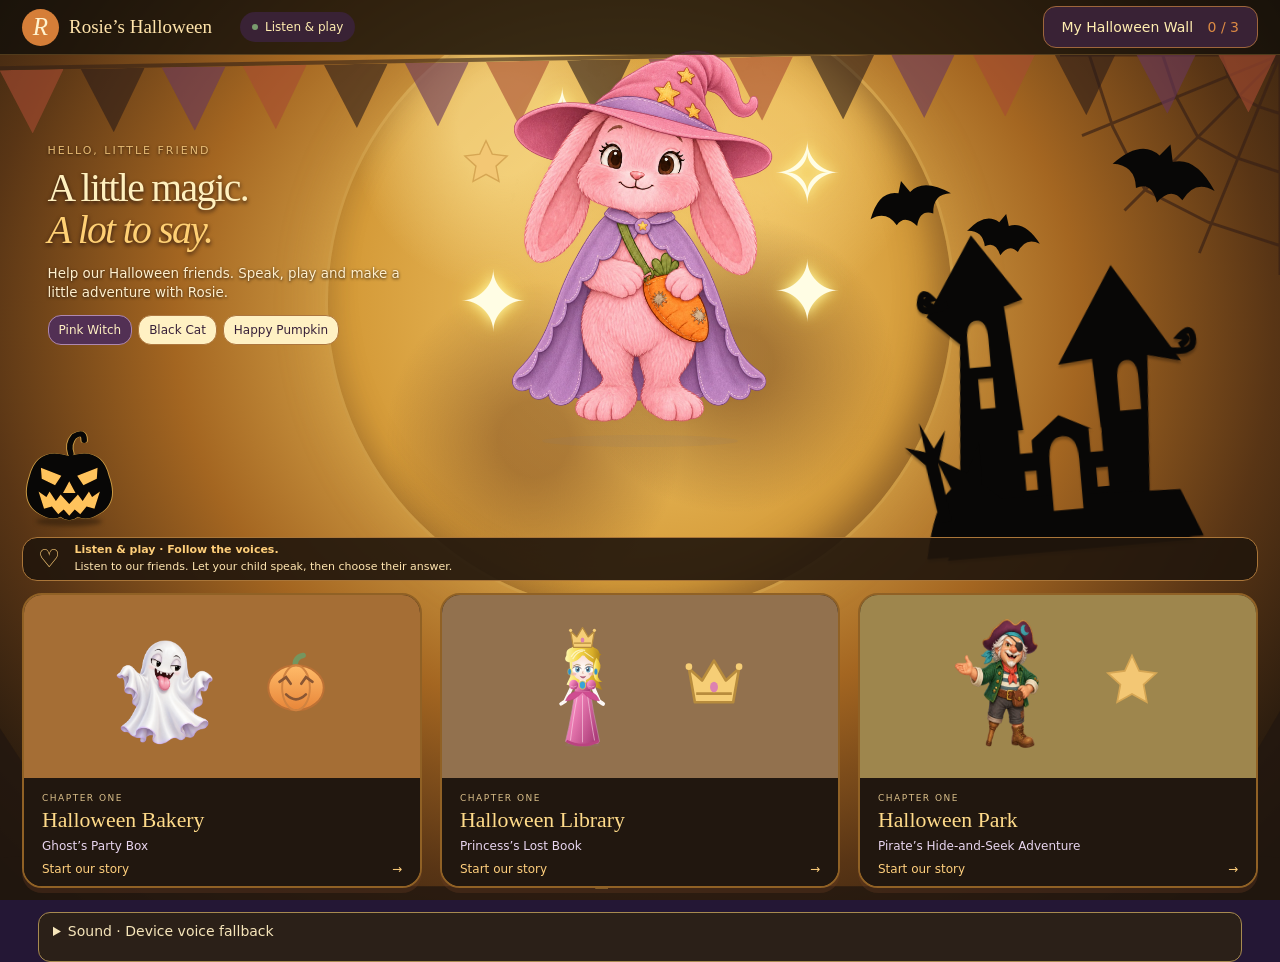
==== commit cae40da6: "Add Bakery audio pilot, shared timeline and verified-asset manifest" ====
--- a/halloween/index.html
+++ b/halloween/index.html
@@ -795,6 +795,9 @@
 
 /* One subtitle line follows the current spoken sentence. */
 .dialogue-line[hidden]{display:none!important}.active-subtitle{min-width:0;flex:1}.active-subtitle p{font-size:clamp(20px,2.5vw,30px);line-height:1.35}.voice-status:empty{display:none}.pirate-hello:not(.voice-speaking) .pirate-hello-mouth{animation:none}.world.paused .talking{animation-play-state:paused}
+/* Bakery audio pilot: unobtrusive parent controls, usable on touch screens. */
+.audio-controls{margin:12px 16px;padding:10px 14px;border:1px solid #a78a50;border-radius:12px;color:#f6e5ba;background:#2b2018;font:14px system-ui,sans-serif}.audio-controls summary{cursor:pointer;min-height:28px}.audio-controls label{display:inline-flex;align-items:center;gap:8px;margin:8px 18px 8px 0}.audio-controls input{width:125px;min-height:32px}.audio-controls p{font-size:12px}.audio-controls button{min-height:44px}.energy-mouth .ghost-open{animation:none!important;opacity:var(--voice-energy,0)}.energy-mouth .ghost-small{animation:none!important;opacity:calc(1 - var(--voice-energy,0))}.world.bakery .rosie.talking{animation:bakery-soft-speech 1.8s ease-in-out infinite}.world.bakery .guest.ghost.talking .raster-body{animation:bakery-soft-speech 1.7s ease-in-out infinite}@keyframes bakery-soft-speech{50%{transform:translateY(-2px) rotate(.6deg)}}
+@media(max-width:600px){.audio-controls label{display:flex;justify-content:space-between}.audio-controls input{width:65%}}
 </style>
 </head>
 <body>
@@ -815,7 +818,8 @@
     <button id="clear-wall" class="quiet">Reset stickers</button>
     <div id="reset-confirm" hidden><p>Start a fresh sticker wall?</p><button id="confirm-reset" class="secondary">Reset wall</button> <button id="cancel-reset" class="quiet">Keep stickers</button></div>
   </dialog>
-  <script>(function (root) {
+  <script>window.HalloweenAudioManifest={"version":1,"scope":"Bakery pilot; other chapters keep device-voice fallback","voiceRegistry":{"Rosie":{"id":"rosie","direction":"Bright, sweet young-girl character; clear en-US, curious questions; no imitation.","voiceId":null,"provider":null,"language":"en-US","ageFeel":"5–7 girl character","approved":false,"prohibitRealPersonImitation":true},"Ghost":{"id":"ghost","direction":"Playful boy character, bouncy, mildly nasal, friendly not scary.","voiceId":null,"provider":null,"language":"en-US","ageFeel":"6–8 boy character","approved":false,"prohibitRealPersonImitation":true},"Princess":{"id":"princess","direction":"Warm elegant young-adult sister, gentle and clear; lively during games.","voiceId":null,"provider":null,"language":"en-US","ageFeel":"20–26 sister character","approved":false,"prohibitRealPersonImitation":true},"Pirate":{"id":"pirate","direction":"Warm older captain, gravelly low chest voice; no shouting.","voiceId":null,"provider":null,"language":"en-US","ageFeel":"55–65 older captain","approved":false,"prohibitRealPersonImitation":true},"Mermaid":{"id":"mermaid","direction":"Mature silky knowledgeable sister, gentle mysterious warmth.","voiceId":null,"provider":null,"language":"en-US","ageFeel":"25–32 sister character","approved":false,"prohibitRealPersonImitation":true},"Vampire ring":{"id":"vampire_ring","direction":"Magnetic low male magical noble, mischievous not frightening.","voiceId":null,"provider":null,"language":"en-US","ageFeel":"30–45 noble male character","approved":false,"prohibitRealPersonImitation":true}},"voiceLines":{"Rosie|Welcome to the Halloween Bakery!":{"id":"fc4665027fae","role":"rosie","text":"Welcome to the Halloween Bakery!","status":"missing","src":"assets/audio/voice/rosie/fc4665027fae.mp3","emotion":"warm","license":{"verified":false,"source":null,"terms":null},"visemes":[],"uses":[{"theme":"bakery","node":"welcome","kind":"lines","line":0}]},"Rosie|Look! The ghost has a box.":{"id":"14f2e7ed37b8","role":"rosie","text":"Look! The ghost has a box.","status":"missing","src":"assets/audio/voice/rosie/14f2e7ed37b8.mp3","emotion":"warm","license":{"verified":false,"source":null,"terms":null},"visemes":[],"uses":[{"theme":"bakery","node":"welcome","kind":"lines","line":1}]},"Ghost|Hello, Stephanie!":{"id":"04e55a9caccc","role":"ghost","text":"Hello, Stephanie!","status":"missing","src":"assets/audio/voice/ghost/04e55a9caccc.mp3","emotion":"warm","license":{"verified":false,"source":null,"terms":null},"visemes":[],"uses":[{"theme":"bakery","node":"hello","kind":"lines","line":0}]},"Ghost|A pumpkin cookie, please!":{"id":"d52edebe1b28","role":"ghost","text":"A pumpkin cookie, please!","status":"missing","src":"assets/audio/voice/ghost/d52edebe1b28.mp3","emotion":"warm","license":{"verified":false,"source":null,"terms":null},"visemes":[],"uses":[{"theme":"bakery","node":"request-cookie","kind":"lines","line":0}]},"Rosie|Is this the pumpkin cookie?":{"id":"a6264f00a341","role":"rosie","text":"Is this the pumpkin cookie?","status":"missing","src":"assets/audio/voice/rosie/a6264f00a341.mp3","emotion":"curious","license":{"verified":false,"source":null,"terms":null},"visemes":[],"uses":[{"theme":"bakery","node":"correct-rosie","kind":"lines","line":0}]},"Rosie|Look at this cookie. Is it a pumpkin cookie?":{"id":"3184b1dfa947","role":"rosie","text":"Look at this cookie. Is it a pumpkin cookie?","status":"missing","src":"assets/audio/voice/rosie/3184b1dfa947.mp3","emotion":"curious","license":{"verified":false,"source":null,"terms":null},"visemes":[],"uses":[{"theme":"bakery","node":"correct-rosie","kind":"hint","line":0}]},"Rosie|Oops! You’re right!":{"id":"0c1de0790d28","role":"rosie","text":"Oops! You’re right!","status":"missing","src":"assets/audio/voice/rosie/0c1de0790d28.mp3","emotion":"warm","license":{"verified":false,"source":null,"terms":null},"visemes":[],"uses":[{"theme":"bakery","node":"oops","kind":"lines","line":0}]},"Rosie|Which one is the pumpkin cookie?":{"id":"210f1877eaca","role":"rosie","text":"Which one is the pumpkin cookie?","status":"missing","src":"assets/audio/voice/rosie/210f1877eaca.mp3","emotion":"curious","license":{"verified":false,"source":null,"terms":null},"visemes":[],"uses":[{"theme":"bakery","node":"find-cookie","kind":"lines","line":0}]},"Rosie|Pumpkin. Find the pumpkin cookie.":{"id":"9de4e1ca4480","role":"rosie","text":"Pumpkin. Find the pumpkin cookie.","status":"missing","src":"assets/audio/voice/rosie/9de4e1ca4480.mp3","emotion":"warm","license":{"verified":false,"source":null,"terms":null},"visemes":[],"uses":[{"theme":"bakery","node":"find-cookie","kind":"hint","line":0}]},"Rosie|Good try. Find the pumpkin cookie.":{"id":"0d4c0f348e55","role":"rosie","text":"Good try. Find the pumpkin cookie.","status":"missing","src":"assets/audio/voice/rosie/0d4c0f348e55.mp3","emotion":"warm","license":{"verified":false,"source":null,"terms":null},"visemes":[],"uses":[{"theme":"bakery","node":"find-cookie","kind":"retry","line":0}]},"Rosie|Pumpkin! Yes, a pumpkin cookie!":{"id":"1331be4decd5","role":"rosie","text":"Pumpkin! Yes, a pumpkin cookie!","status":"missing","src":"assets/audio/voice/rosie/1331be4decd5.mp3","emotion":"happy","license":{"verified":false,"source":null,"terms":null},"visemes":[],"uses":[{"theme":"bakery","node":"cookie-in","kind":"lines","line":0}]},"Ghost|Thank you!":{"id":"8f52487d1ee4","role":"ghost","text":"Thank you!","status":"missing","src":"assets/audio/voice/ghost/8f52487d1ee4.mp3","emotion":"happy","license":{"verified":false,"source":null,"terms":null},"visemes":[],"uses":[{"theme":"bakery","node":"cookie-in","kind":"lines","line":1},{"theme":"bakery","node":"almost-ready","kind":"lines","line":0}]},"Ghost|Two candies, please!":{"id":"def2b84f80e9","role":"ghost","text":"Two candies, please!","status":"missing","src":"assets/audio/voice/ghost/def2b84f80e9.mp3","emotion":"warm","license":{"verified":false,"source":null,"terms":null},"visemes":[],"uses":[{"theme":"bakery","node":"candy-question","kind":"lines","line":0}]},"Rosie|How many candies?":{"id":"9f05bd22bb84","role":"rosie","text":"How many candies?","status":"missing","src":"assets/audio/voice/rosie/9f05bd22bb84.mp3","emotion":"curious","license":{"verified":false,"source":null,"terms":null},"visemes":[],"uses":[{"theme":"bakery","node":"candy-question","kind":"lines","line":1},{"theme":"bakery","node":"candy-question","kind":"hint","line":1}]},"Rosie|one, two.":{"id":"bbcf28bec7a9","role":"rosie","text":"one, two.","status":"missing","src":"assets/audio/voice/rosie/bbcf28bec7a9.mp3","emotion":"warm","license":{"verified":false,"source":null,"terms":null},"visemes":[],"uses":[{"theme":"bakery","node":"candy-question","kind":"hint","line":0},{"theme":"bakery","node":"candy-in","kind":"lines","line":1}]},"Rosie|Good try. Let’s count again.":{"id":"4458114905b3","role":"rosie","text":"Good try. Let’s count again.","status":"missing","src":"assets/audio/voice/rosie/4458114905b3.mp3","emotion":"warm","license":{"verified":false,"source":null,"terms":null},"visemes":[],"uses":[{"theme":"bakery","node":"candy-question","kind":"retry","line":0}]},"Rosie|Count with me!":{"id":"e7679619f328","role":"rosie","text":"Count with me!","status":"missing","src":"assets/audio/voice/rosie/e7679619f328.mp3","emotion":"warm","license":{"verified":false,"source":null,"terms":null},"visemes":[],"uses":[{"theme":"bakery","node":"candy-in","kind":"lines","line":0}]},"Rosie|Yes! Two candies!":{"id":"ebbc11faf50b","role":"rosie","text":"Yes! Two candies!","status":"missing","src":"assets/audio/voice/rosie/ebbc11faf50b.mp3","emotion":"happy","license":{"verified":false,"source":null,"terms":null},"visemes":[],"uses":[{"theme":"bakery","node":"candy-in","kind":"lines","line":2}]},"Rosie|The box is almost ready!":{"id":"3f610d38b79b","role":"rosie","text":"The box is almost ready!","status":"missing","src":"assets/audio/voice/rosie/3f610d38b79b.mp3","emotion":"warm","license":{"verified":false,"source":null,"terms":null},"visemes":[],"uses":[{"theme":"bakery","node":"almost-ready","kind":"lines","line":1}]},"Rosie|Look at the party boxes!":{"id":"d7833f172192","role":"rosie","text":"Look at the party boxes!","status":"missing","src":"assets/audio/voice/rosie/d7833f172192.mp3","emotion":"warm","license":{"verified":false,"source":null,"terms":null},"visemes":[],"uses":[{"theme":"bakery","node":"boxes-arrive","kind":"lines","line":0}]},"Ghost|Where is my party box?":{"id":"6d7b80206bc6","role":"ghost","text":"Where is my party box?","status":"missing","src":"assets/audio/voice/ghost/6d7b80206bc6.mp3","emotion":"curious","license":{"verified":false,"source":null,"terms":null},"visemes":[],"uses":[{"theme":"bakery","node":"find-box","kind":"lines","line":0}]},"Rosie|One pumpkin cookie and two candies. Which one is correct?":{"id":"35e02f047beb","role":"rosie","text":"One pumpkin cookie and two candies. Which one is correct?","status":"missing","src":"assets/audio/voice/rosie/35e02f047beb.mp3","emotion":"curious","license":{"verified":false,"source":null,"terms":null},"visemes":[],"uses":[{"theme":"bakery","node":"find-box","kind":"lines","line":1}]},"Rosie|Pumpkin cookie. Two candies.":{"id":"f09128d7957d","role":"rosie","text":"Pumpkin cookie. Two candies.","status":"missing","src":"assets/audio/voice/rosie/f09128d7957d.mp3","emotion":"warm","license":{"verified":false,"source":null,"terms":null},"visemes":[],"uses":[{"theme":"bakery","node":"find-box","kind":"hint","line":0}]},"Rosie|Good try. One pumpkin cookie and two candies.":{"id":"8dd1ca750df8","role":"rosie","text":"Good try. One pumpkin cookie and two candies.","status":"missing","src":"assets/audio/voice/rosie/8dd1ca750df8.mp3","emotion":"warm","license":{"verified":false,"source":null,"terms":null},"visemes":[],"uses":[{"theme":"bakery","node":"find-box","kind":"retry","line":0}]},"Rosie|Yes! The party box is ready!":{"id":"198a4c4ff127","role":"rosie","text":"Yes! The party box is ready!","status":"missing","src":"assets/audio/voice/rosie/198a4c4ff127.mp3","emotion":"happy","license":{"verified":false,"source":null,"terms":null},"visemes":[],"uses":[{"theme":"bakery","node":"box-delivered","kind":"lines","line":0}]},"Ghost|Yummy! Thank you!":{"id":"d0879fdb2482","role":"ghost","text":"Yummy! Thank you!","status":"missing","src":"assets/audio/voice/ghost/d0879fdb2482.mp3","emotion":"happy","license":{"verified":false,"source":null,"terms":null},"visemes":[],"uses":[{"theme":"bakery","node":"happy-question","kind":"lines","line":0}]},"Rosie|Is the ghost happy?":{"id":"81a095222285","role":"rosie","text":"Is the ghost happy?","status":"missing","src":"assets/audio/voice/rosie/81a095222285.mp3","emotion":"curious","license":{"verified":false,"source":null,"terms":null},"visemes":[],"uses":[{"theme":"bakery","node":"happy-question","kind":"lines","line":1}]},"Rosie|The ghost is happy!":{"id":"0711d91b063b","role":"rosie","text":"The ghost is happy!","status":"missing","src":"assets/audio/voice/rosie/0711d91b063b.mp3","emotion":"warm","license":{"verified":false,"source":null,"terms":null},"visemes":[],"uses":[{"theme":"bakery","node":"happy-description","kind":"lines","line":0}]},"Rosie|You did it! You got a Ghost sticker!":{"id":"acbbe8bcd110","role":"rosie","text":"You did it! You got a Ghost sticker!","status":"missing","src":"assets/audio/voice/rosie/acbbe8bcd110.mp3","emotion":"happy","license":{"verified":false,"source":null,"terms":null},"visemes":[],"uses":[{"theme":"bakery","node":"reward","kind":"lines","line":0}]},"Ghost|Bye-bye, Stephanie!":{"id":"bf0c74e97661","role":"ghost","text":"Bye-bye, Stephanie!","status":"missing","src":"assets/audio/voice/ghost/bf0c74e97661.mp3","emotion":"warm","license":{"verified":false,"source":null,"terms":null},"visemes":[],"uses":[{"theme":"bakery","node":"goodbye","kind":"lines","line":0}]},"Ghost|Three candies, please!":{"id":"d59c24bb700b","role":"ghost","text":"Three candies, please!","status":"missing","src":"assets/audio/voice/ghost/d59c24bb700b.mp3","emotion":"warm","license":{"verified":false,"source":null,"terms":null},"visemes":[],"uses":[{"theme":"bakery","node":"candy-question","kind":"lines","line":0}]},"Rosie|one, two, three.":{"id":"be206e219f8d","role":"rosie","text":"one, two, three.","status":"missing","src":"assets/audio/voice/rosie/be206e219f8d.mp3","emotion":"warm","license":{"verified":false,"source":null,"terms":null},"visemes":[],"uses":[{"theme":"bakery","node":"candy-question","kind":"hint","line":0},{"theme":"bakery","node":"candy-in","kind":"lines","line":1}]},"Rosie|Yes! Three candies!":{"id":"2256f80da861","role":"rosie","text":"Yes! Three candies!","status":"missing","src":"assets/audio/voice/rosie/2256f80da861.mp3","emotion":"happy","license":{"verified":false,"source":null,"terms":null},"visemes":[],"uses":[{"theme":"bakery","node":"candy-in","kind":"lines","line":2}]},"Rosie|One pumpkin cookie and three candies. Which one is correct?":{"id":"c6fc2427ad43","role":"rosie","text":"One pumpkin cookie and three candies. Which one is correct?","status":"missing","src":"assets/audio/voice/rosie/c6fc2427ad43.mp3","emotion":"curious","license":{"verified":false,"source":null,"terms":null},"visemes":[],"uses":[{"theme":"bakery","node":"find-box","kind":"lines","line":1}]},"Rosie|Pumpkin cookie. Three candies.":{"id":"d45fedc48345","role":"rosie","text":"Pumpkin cookie. Three candies.","status":"missing","src":"assets/audio/voice/rosie/d45fedc48345.mp3","emotion":"warm","license":{"verified":false,"source":null,"terms":null},"visemes":[],"uses":[{"theme":"bakery","node":"find-box","kind":"hint","line":0}]},"Rosie|Good try. One pumpkin cookie and three candies.":{"id":"54930455281a","role":"rosie","text":"Good try. One pumpkin cookie and three candies.","status":"missing","src":"assets/audio/voice/rosie/54930455281a.mp3","emotion":"warm","license":{"verified":false,"source":null,"terms":null},"visemes":[],"uses":[{"theme":"bakery","node":"find-box","kind":"retry","line":0}]},"Ghost|Four candies, please!":{"id":"8692b87b2290","role":"ghost","text":"Four candies, please!","status":"missing","src":"assets/audio/voice/ghost/8692b87b2290.mp3","emotion":"warm","license":{"verified":false,"source":null,"terms":null},"visemes":[],"uses":[{"theme":"bakery","node":"candy-question","kind":"lines","line":0}]},"Rosie|one, two, three, four.":{"id":"729eea17817c","role":"rosie","text":"one, two, three, four.","status":"missing","src":"assets/audio/voice/rosie/729eea17817c.mp3","emotion":"warm","license":{"verified":false,"source":null,"terms":null},"visemes":[],"uses":[{"theme":"bakery","node":"candy-question","kind":"hint","line":0},{"theme":"bakery","node":"candy-in","kind":"lines","line":1}]},"Rosie|Yes! Four candies!":{"id":"1c7cbe42c590","role":"rosie","text":"Yes! Four candies!","status":"missing","src":"assets/audio/voice/rosie/1c7cbe42c590.mp3","emotion":"happy","license":{"verified":false,"source":null,"terms":null},"visemes":[],"uses":[{"theme":"bakery","node":"candy-in","kind":"lines","line":2}]},"Rosie|One pumpkin cookie and four candies. Which one is correct?":{"id":"fb7288590cda","role":"rosie","text":"One pumpkin cookie and four candies. Which one is correct?","status":"missing","src":"assets/audio/voice/rosie/fb7288590cda.mp3","emotion":"curious","license":{"verified":false,"source":null,"terms":null},"visemes":[],"uses":[{"theme":"bakery","node":"find-box","kind":"lines","line":1}]},"Rosie|Pumpkin cookie. Four candies.":{"id":"77da586207a7","role":"rosie","text":"Pumpkin cookie. Four candies.","status":"missing","src":"assets/audio/voice/rosie/77da586207a7.mp3","emotion":"warm","license":{"verified":false,"source":null,"terms":null},"visemes":[],"uses":[{"theme":"bakery","node":"find-box","kind":"hint","line":0}]},"Rosie|Good try. One pumpkin cookie and four candies.":{"id":"3697764ae16b","role":"rosie","text":"Good try. One pumpkin cookie and four candies.","status":"missing","src":"assets/audio/voice/rosie/3697764ae16b.mp3","emotion":"warm","license":{"verified":false,"source":null,"terms":null},"visemes":[],"uses":[{"theme":"bakery","node":"find-box","kind":"retry","line":0}]},"Ghost|Five candies, please!":{"id":"3c976f07313f","role":"ghost","text":"Five candies, please!","status":"missing","src":"assets/audio/voice/ghost/3c976f07313f.mp3","emotion":"warm","license":{"verified":false,"source":null,"terms":null},"visemes":[],"uses":[{"theme":"bakery","node":"candy-question","kind":"lines","line":0}]},"Rosie|one, two, three, four, five.":{"id":"79e66c39bbe7","role":"rosie","text":"one, two, three, four, five.","status":"missing","src":"assets/audio/voice/rosie/79e66c39bbe7.mp3","emotion":"warm","license":{"verified":false,"source":null,"terms":null},"visemes":[],"uses":[{"theme":"bakery","node":"candy-question","kind":"hint","line":0},{"theme":"bakery","node":"candy-in","kind":"lines","line":1}]},"Rosie|Yes! Five candies!":{"id":"7d8ba37f01cf","role":"rosie","text":"Yes! Five candies!","status":"missing","src":"assets/audio/voice/rosie/7d8ba37f01cf.mp3","emotion":"happy","license":{"verified":false,"source":null,"terms":null},"visemes":[],"uses":[{"theme":"bakery","node":"candy-in","kind":"lines","line":2}]},"Rosie|One pumpkin cookie and five candies. Which one is correct?":{"id":"af45bda65c71","role":"rosie","text":"One pumpkin cookie and five candies. Which one is correct?","status":"missing","src":"assets/audio/voice/rosie/af45bda65c71.mp3","emotion":"curious","license":{"verified":false,"source":null,"terms":null},"visemes":[],"uses":[{"theme":"bakery","node":"find-box","kind":"lines","line":1}]},"Rosie|Pumpkin cookie. Five candies.":{"id":"381374d5646b","role":"rosie","text":"Pumpkin cookie. Five candies.","status":"missing","src":"assets/audio/voice/rosie/381374d5646b.mp3","emotion":"warm","license":{"verified":false,"source":null,"terms":null},"visemes":[],"uses":[{"theme":"bakery","node":"find-box","kind":"hint","line":0}]},"Rosie|Good try. One pumpkin cookie and five candies.":{"id":"fd726a535ce5","role":"rosie","text":"Good try. One pumpkin cookie and five candies.","status":"missing","src":"assets/audio/voice/rosie/fd726a535ce5.mp3","emotion":"warm","license":{"verified":false,"source":null,"terms":null},"visemes":[],"uses":[{"theme":"bakery","node":"find-box","kind":"retry","line":0}]},"Rosie|Welcome to the Halloween Library!":{"id":"6b3709906cda","role":"rosie","text":"Welcome to the Halloween Library!","status":"missing","src":"assets/audio/voice/rosie/6b3709906cda.mp3","emotion":"warm","license":{"verified":false,"source":null,"terms":null},"visemes":[],"uses":[{"theme":"library","node":"welcome","kind":"lines","line":0}]},"Rosie|A crown. Crown.":{"id":"be2271d416fb","role":"rosie","text":"A crown. Crown.","status":"missing","src":"assets/audio/voice/rosie/be2271d416fb.mp3","emotion":"warm","license":{"verified":false,"source":null,"terms":null},"visemes":[],"uses":[{"theme":"library","node":"teach-crown","kind":"lines","line":0}]},"Rosie|A crown. A pink dress. Who is it?":{"id":"2b029cf9467b","role":"rosie","text":"A crown. A pink dress. Who is it?","status":"missing","src":"assets/audio/voice/rosie/2b029cf9467b.mp3","emotion":"curious","license":{"verified":false,"source":null,"terms":null},"visemes":[],"uses":[{"theme":"library","node":"find-princess","kind":"lines","line":0}]},"Rosie|Crown. Pink dress.":{"id":"76c8a4f41bad","role":"rosie","text":"Crown. Pink dress.","status":"missing","src":"assets/audio/voice/rosie/76c8a4f41bad.mp3","emotion":"warm","license":{"verified":false,"source":null,"terms":null},"visemes":[],"uses":[{"theme":"library","node":"find-princess","kind":"hint","line":0}]},"Rosie|Good try. Look for the pink dress.":{"id":"0d249725e09a","role":"rosie","text":"Good try. Look for the pink dress.","status":"missing","src":"assets/audio/voice/rosie/0d249725e09a.mp3","emotion":"warm","license":{"verified":false,"source":null,"terms":null},"visemes":[],"uses":[{"theme":"library","node":"find-princess","kind":"retry","line":0}]},"Rosie|Yes! She is the princess! The princess has a crown!":{"id":"8d493d1128ae","role":"rosie","text":"Yes! She is the princess! The princess has a crown!","status":"missing","src":"assets/audio/voice/rosie/8d493d1128ae.mp3","emotion":"happy","license":{"verified":false,"source":null,"terms":null},"visemes":[],"uses":[{"theme":"library","node":"crown-on","kind":"lines","line":0}]},"Princess|Hello, Stephanie!":{"id":"2d6e3847593e","role":"princess","text":"Hello, Stephanie!","status":"missing","src":"assets/audio/voice/princess/2d6e3847593e.mp3","emotion":"warm","license":{"verified":false,"source":null,"terms":null},"visemes":[],"uses":[{"theme":"library","node":"hello","kind":"lines","line":0}]},"Princess|Where is my book? My book has a crown.":{"id":"e4467e8f315f","role":"princess","text":"Where is my book? My book has a crown.","status":"missing","src":"assets/audio/voice/princess/e4467e8f315f.mp3","emotion":"curious","license":{"verified":false,"source":null,"terms":null},"visemes":[],"uses":[{"theme":"library","node":"find-book","kind":"lines","line":0}]},"Rosie|Find the crown book. Which one?":{"id":"de0ef8900b8c","role":"rosie","text":"Find the crown book. Which one?","status":"missing","src":"assets/audio/voice/rosie/de0ef8900b8c.mp3","emotion":"curious","license":{"verified":false,"source":null,"terms":null},"visemes":[],"uses":[{"theme":"library","node":"find-book","kind":"lines","line":1}]},"Rosie|Crown. Find the crown book.":{"id":"efdbba087726","role":"rosie","text":"Crown. Find the crown book.","status":"missing","src":"assets/audio/voice/rosie/efdbba087726.mp3","emotion":"warm","license":{"verified":false,"source":null,"terms":null},"visemes":[],"uses":[{"theme":"library","node":"find-book","kind":"hint","line":0}]},"Rosie|Good try. Look for the crown.":{"id":"b4df0df289f6","role":"rosie","text":"Good try. Look for the crown.","status":"missing","src":"assets/audio/voice/rosie/b4df0df289f6.mp3","emotion":"warm","license":{"verified":false,"source":null,"terms":null},"visemes":[],"uses":[{"theme":"library","node":"find-book","kind":"retry","line":0}]},"Rosie|Yes! The crown book!":{"id":"f3196ec16dcf","role":"rosie","text":"Yes! The crown book!","status":"missing","src":"assets/audio/voice/rosie/f3196ec16dcf.mp3","emotion":"happy","license":{"verified":false,"source":null,"terms":null},"visemes":[],"uses":[{"theme":"library","node":"book-found","kind":"lines","line":0}]},"Princess|I found my book! Thank you, Stephanie!":{"id":"26ef55a6c462","role":"princess","text":"I found my book! Thank you, Stephanie!","status":"missing","src":"assets/audio/voice/princess/26ef55a6c462.mp3","emotion":"happy","license":{"verified":false,"source":null,"terms":null},"visemes":[],"uses":[{"theme":"library","node":"book-found","kind":"lines","line":1}]},"Princess|Let’s open the book!":{"id":"fa25a52918fc","role":"princess","text":"Let’s open the book!","status":"missing","src":"assets/audio/voice/princess/fa25a52918fc.mp3","emotion":"warm","license":{"verified":false,"source":null,"terms":null},"visemes":[],"uses":[{"theme":"library","node":"open-book","kind":"lines","line":0}]},"Princess|This is a magic book! Let’s play Stephanie Says!":{"id":"d6af83f6f4ab","role":"princess","text":"This is a magic book! Let’s play Stephanie Says!","status":"missing","src":"assets/audio/voice/princess/d6af83f6f4ab.mp3","emotion":"warm","license":{"verified":false,"source":null,"terms":null},"visemes":[],"uses":[{"theme":"library","node":"stephanie-says","kind":"lines","line":0}]},"Princess|You’re the teacher, Stephanie. I’ll follow you!":{"id":"101895446e84","role":"princess","text":"You’re the teacher, Stephanie. I’ll follow you!","status":"missing","src":"assets/audio/voice/princess/101895446e84.mp3","emotion":"warm","license":{"verified":false,"source":null,"terms":null},"visemes":[],"uses":[{"theme":"library","node":"stephanie-says","kind":"lines","line":1}]},"Princess|I’m ready, Teacher Stephanie!":{"id":"a92be2df5d02","role":"princess","text":"I’m ready, Teacher Stephanie!","status":"missing","src":"assets/audio/voice/princess/a92be2df5d02.mp3","emotion":"warm","license":{"verified":false,"source":null,"terms":null},"visemes":[],"uses":[{"theme":"library","node":"command-1","kind":"lines","line":0}]},"Princess|Turn around, wave your hands, climb, or rollerblade?":{"id":"c98facf1b2fd","role":"princess","text":"Turn around, wave your hands, climb, or rollerblade?","status":"missing","src":"assets/audio/voice/princess/c98facf1b2fd.mp3","emotion":"curious","license":{"verified":false,"source":null,"terms":null},"visemes":[],"uses":[{"theme":"library","node":"command-1","kind":"lines","line":1},{"theme":"library","node":"command-2","kind":"lines","line":1}]},"Rosie|Choose one. Tell me: “Stephanie says…”":{"id":"b97abec0c4e0","role":"rosie","text":"Choose one. Tell me: “Stephanie says…”","status":"missing","src":"assets/audio/voice/rosie/b97abec0c4e0.mp3","emotion":"warm","license":{"verified":false,"source":null,"terms":null},"visemes":[],"uses":[{"theme":"library","node":"command-1","kind":"lines","line":2},{"theme":"library","node":"command-2","kind":"lines","line":2}]},"Rosie|Say: “Stephanie says, wave your hands!”":{"id":"ef7432986d61","role":"rosie","text":"Say: “Stephanie says, wave your hands!”","status":"missing","src":"assets/audio/voice/rosie/ef7432986d61.mp3","emotion":"warm","license":{"verified":false,"source":null,"terms":null},"visemes":[],"uses":[{"theme":"library","node":"command-1","kind":"hint","line":0},{"theme":"library","node":"command-2","kind":"hint","line":0}]},"Princess|Stephanie says… I’ll do it!":{"id":"9dfac98fd130","role":"princess","text":"Stephanie says… I’ll do it!","status":"missing","src":"assets/audio/voice/princess/9dfac98fd130.mp3","emotion":"warm","license":{"verified":false,"source":null,"terms":null},"visemes":[],"uses":[{"theme":"library","node":"move-1","kind":"lines","line":0},{"theme":"library","node":"move-2","kind":"lines","line":0}]},"Princess|Your turn again, Stephanie! What should I do?":{"id":"3a629370e952","role":"princess","text":"Your turn again, Stephanie! What should I do?","status":"missing","src":"assets/audio/voice/princess/3a629370e952.mp3","emotion":"curious","license":{"verified":false,"source":null,"terms":null},"visemes":[],"uses":[{"theme":"library","node":"command-2","kind":"lines","line":0}]},"Rosie|You’re a great teacher, Stephanie!":{"id":"522b2540e1c4","role":"rosie","text":"You’re a great teacher, Stephanie!","status":"missing","src":"assets/audio/voice/rosie/522b2540e1c4.mp3","emotion":"warm","license":{"verified":false,"source":null,"terms":null},"visemes":[],"uses":[{"theme":"library","node":"pages","kind":"lines","line":0}]},"Princess|I loved playing Stephanie Says with you!":{"id":"c9307989e5f1","role":"princess","text":"I loved playing Stephanie Says with you!","status":"missing","src":"assets/audio/voice/princess/c9307989e5f1.mp3","emotion":"warm","license":{"verified":false,"source":null,"terms":null},"visemes":[],"uses":[{"theme":"library","node":"pages","kind":"lines","line":1}]},"Rosie|Great job, Stephanie!":{"id":"813f4d0295f7","role":"rosie","text":"Great job, Stephanie!","status":"missing","src":"assets/audio/voice/rosie/813f4d0295f7.mp3","emotion":"warm","license":{"verified":false,"source":null,"terms":null},"visemes":[],"uses":[{"theme":"library","node":"close-book","kind":"lines","line":0}]},"Princess|I’m happy!":{"id":"c9fc7659f213","role":"princess","text":"I’m happy!","status":"missing","src":"assets/audio/voice/princess/c9fc7659f213.mp3","emotion":"warm","license":{"verified":false,"source":null,"terms":null},"visemes":[],"uses":[{"theme":"library","node":"happy-question","kind":"lines","line":0}]},"Rosie|Are you happy?":{"id":"2ed03236f86f","role":"rosie","text":"Are you happy?","status":"missing","src":"assets/audio/voice/rosie/2ed03236f86f.mp3","emotion":"curious","license":{"verified":false,"source":null,"terms":null},"visemes":[],"uses":[{"theme":"library","node":"happy-question","kind":"lines","line":1},{"theme":"park","node":"happy-question","kind":"lines","line":1}]},"Princess|Let’s dance!":{"id":"c79d10b735cc","role":"princess","text":"Let’s dance!","status":"missing","src":"assets/audio/voice/princess/c79d10b735cc.mp3","emotion":"warm","license":{"verified":false,"source":null,"terms":null},"visemes":[],"uses":[{"theme":"library","node":"celebrate","kind":"lines","line":0}]},"Rosie|You did it! You got a Princess sticker!":{"id":"5112093b54d8","role":"rosie","text":"You did it! You got a Princess sticker!","status":"missing","src":"assets/audio/voice/rosie/5112093b54d8.mp3","emotion":"happy","license":{"verified":false,"source":null,"terms":null},"visemes":[],"uses":[{"theme":"library","node":"reward","kind":"lines","line":0}]},"Princess|Bye-bye, Stephanie!":{"id":"bee2c9705a87","role":"princess","text":"Bye-bye, Stephanie!","status":"missing","src":"assets/audio/voice/princess/bee2c9705a87.mp3","emotion":"warm","license":{"verified":false,"source":null,"terms":null},"visemes":[],"uses":[{"theme":"library","node":"goodbye","kind":"lines","line":0}]},"Rosie|Welcome to Halloween Park! Let’s play hide-and-seek!":{"id":"752999549af2","role":"rosie","text":"Welcome to Halloween Park! Let’s play hide-and-seek!","status":"missing","src":"assets/audio/voice/rosie/752999549af2.mp3","emotion":"warm","license":{"verified":false,"source":null,"terms":null},"visemes":[],"uses":[{"theme":"park","node":"welcome","kind":"lines","line":0}]},"Rosie|The pirate is hiding. Let’s find him!":{"id":"c0ac00a3771d","role":"rosie","text":"The pirate is hiding. Let’s find him!","status":"missing","src":"assets/audio/voice/rosie/c0ac00a3771d.mp3","emotion":"warm","license":{"verified":false,"source":null,"terms":null},"visemes":[],"uses":[{"theme":"park","node":"welcome","kind":"lines","line":1}]},"Rosie|Where is the pirate?":{"id":"fcdcf59c9e8a","role":"rosie","text":"Where is the pirate?","status":"missing","src":"assets/audio/voice/rosie/fcdcf59c9e8a.mp3","emotion":"curious","license":{"verified":false,"source":null,"terms":null},"visemes":[],"uses":[{"theme":"park","node":"find-pirate","kind":"lines","line":0}]},"Rosie|Look around the park. Can you see him?":{"id":"3fd698672237","role":"rosie","text":"Look around the park. Can you see him?","status":"missing","src":"assets/audio/voice/rosie/3fd698672237.mp3","emotion":"curious","license":{"verified":false,"source":null,"terms":null},"visemes":[],"uses":[{"theme":"park","node":"find-pirate","kind":"hint","line":0}]},"Rosie|Take another look. Where is the pirate?":{"id":"b8dae979a606","role":"rosie","text":"Take another look. Where is the pirate?","status":"missing","src":"assets/audio/voice/rosie/b8dae979a606.mp3","emotion":"curious","license":{"verified":false,"source":null,"terms":null},"visemes":[],"uses":[{"theme":"park","node":"find-pirate","kind":"retry","line":0}]},"Pirate|You found me! I’m under the swing!":{"id":"1354ff20f43a","role":"pirate","text":"You found me! I’m under the swing!","status":"missing","src":"assets/audio/voice/pirate/1354ff20f43a.mp3","emotion":"happy","license":{"verified":false,"source":null,"terms":null},"visemes":[],"uses":[{"theme":"park","node":"pirate-found","kind":"lines","line":0}]},"Pirate|Hello, Stephanie!":{"id":"002778364133","role":"pirate","text":"Hello, Stephanie!","status":"missing","src":"assets/audio/voice/pirate/002778364133.mp3","emotion":"warm","license":{"verified":false,"source":null,"terms":null},"visemes":[],"uses":[{"theme":"park","node":"pirate-found","kind":"lines","line":1}]},"Pirate|Stephanie, can you help me find the mermaid?":{"id":"240aec2a5632","role":"pirate","text":"Stephanie, can you help me find the mermaid?","status":"missing","src":"assets/audio/voice/pirate/240aec2a5632.mp3","emotion":"curious","license":{"verified":false,"source":null,"terms":null},"visemes":[],"uses":[{"theme":"park","node":"mermaid-request","kind":"lines","line":0}]},"Pirate|Where is the mermaid?":{"id":"5051048ae1d0","role":"pirate","text":"Where is the mermaid?","status":"missing","src":"assets/audio/voice/pirate/5051048ae1d0.mp3","emotion":"curious","license":{"verified":false,"source":null,"terms":null},"visemes":[],"uses":[{"theme":"park","node":"find-mermaid","kind":"lines","line":0}]},"Rosie|Look around. Can you see her tail?":{"id":"7d1d780ac138","role":"rosie","text":"Look around. Can you see her tail?","status":"missing","src":"assets/audio/voice/rosie/7d1d780ac138.mp3","emotion":"curious","license":{"verified":false,"source":null,"terms":null},"visemes":[],"uses":[{"theme":"park","node":"find-mermaid","kind":"hint","line":0}]},"Pirate|Take another look. Where is the mermaid?":{"id":"3d8872e461f1","role":"pirate","text":"Take another look. Where is the mermaid?","status":"missing","src":"assets/audio/voice/pirate/3d8872e461f1.mp3","emotion":"curious","license":{"verified":false,"source":null,"terms":null},"visemes":[],"uses":[{"theme":"park","node":"find-mermaid","kind":"retry","line":0}]},"Pirate|Yes! The mermaid is in the sea!":{"id":"126c7e8354ec","role":"pirate","text":"Yes! The mermaid is in the sea!","status":"missing","src":"assets/audio/voice/pirate/126c7e8354ec.mp3","emotion":"happy","license":{"verified":false,"source":null,"terms":null},"visemes":[],"uses":[{"theme":"park","node":"mermaid-found","kind":"lines","line":0}]},"Mermaid|Hi, Stephanie!":{"id":"48f715345e8d","role":"mermaid","text":"Hi, Stephanie!","status":"missing","src":"assets/audio/voice/mermaid/48f715345e8d.mp3","emotion":"warm","license":{"verified":false,"source":null,"terms":null},"visemes":[],"uses":[{"theme":"park","node":"mermaid-found","kind":"lines","line":1}]},"Pirate|Can you help me find my vampire ring?":{"id":"3815bfd69441","role":"pirate","text":"Can you help me find my vampire ring?","status":"missing","src":"assets/audio/voice/pirate/3815bfd69441.mp3","emotion":"curious","license":{"verified":false,"source":null,"terms":null},"visemes":[],"uses":[{"theme":"park","node":"gold-request","kind":"lines","line":0}]},"Pirate|It has red eyes and bat wings!":{"id":"632cb1c34e6e","role":"pirate","text":"It has red eyes and bat wings!","status":"missing","src":"assets/audio/voice/pirate/632cb1c34e6e.mp3","emotion":"happy","license":{"verified":false,"source":null,"terms":null},"visemes":[],"uses":[{"theme":"park","node":"gold-request","kind":"lines","line":1}]},"Pirate|Where is my vampire ring?":{"id":"c2c985a13356","role":"pirate","text":"Where is my vampire ring?","status":"missing","src":"assets/audio/voice/pirate/c2c985a13356.mp3","emotion":"curious","license":{"verified":false,"source":null,"terms":null},"visemes":[],"uses":[{"theme":"park","node":"find-gold","kind":"lines","line":0}]},"Pirate|Can you find it, Stephanie?":{"id":"7eeae3484400","role":"pirate","text":"Can you find it, Stephanie?","status":"missing","src":"assets/audio/voice/pirate/7eeae3484400.mp3","emotion":"curious","license":{"verified":false,"source":null,"terms":null},"visemes":[],"uses":[{"theme":"park","node":"find-gold","kind":"lines","line":1}]},"Rosie|Look around the park. Can you see the red eyes?":{"id":"b9959c950161","role":"rosie","text":"Look around the park. Can you see the red eyes?","status":"missing","src":"assets/audio/voice/rosie/b9959c950161.mp3","emotion":"happy","license":{"verified":false,"source":null,"terms":null},"visemes":[],"uses":[{"theme":"park","node":"find-gold","kind":"hint","line":0}]},"Pirate|Look carefully. Where is my vampire ring?":{"id":"61403bf6c6e2","role":"pirate","text":"Look carefully. Where is my vampire ring?","status":"missing","src":"assets/audio/voice/pirate/61403bf6c6e2.mp3","emotion":"curious","license":{"verified":false,"source":null,"terms":null},"visemes":[],"uses":[{"theme":"park","node":"find-gold","kind":"retry","line":0}]},"Vampire ring|You found me! Thank you, Stephanie!":{"id":"699908caaf04","role":"vampire_ring","text":"You found me! Thank you, Stephanie!","status":"missing","src":"assets/audio/voice/vampire_ring/699908caaf04.mp3","emotion":"happy","license":{"verified":false,"source":null,"terms":null},"visemes":[],"uses":[{"theme":"park","node":"gold-found","kind":"lines","line":0}]},"Vampire ring|I was on the bench!":{"id":"9a12b3f3f5db","role":"vampire_ring","text":"I was on the bench!","status":"missing","src":"assets/audio/voice/vampire_ring/9a12b3f3f5db.mp3","emotion":"warm","license":{"verified":false,"source":null,"terms":null},"visemes":[],"uses":[{"theme":"park","node":"gold-found","kind":"lines","line":1}]},"Pirate|Now let’s find my ship!":{"id":"0235707eb856","role":"pirate","text":"Now let’s find my ship!","status":"missing","src":"assets/audio/voice/pirate/0235707eb856.mp3","emotion":"warm","license":{"verified":false,"source":null,"terms":null},"visemes":[],"uses":[{"theme":"park","node":"ship-request","kind":"lines","line":0}]},"Rosie|Let’s look around!":{"id":"6a347585b3eb","role":"rosie","text":"Let’s look around!","status":"missing","src":"assets/audio/voice/rosie/6a347585b3eb.mp3","emotion":"warm","license":{"verified":false,"source":null,"terms":null},"visemes":[],"uses":[{"theme":"park","node":"ship-request","kind":"lines","line":1}]},"Pirate|Where is my ship?":{"id":"db5f31f4fea1","role":"pirate","text":"Where is my ship?","status":"missing","src":"assets/audio/voice/pirate/db5f31f4fea1.mp3","emotion":"curious","license":{"verified":false,"source":null,"terms":null},"visemes":[],"uses":[{"theme":"park","node":"find-ship","kind":"lines","line":0}]},"Rosie|Look at the blue water. On the sea!":{"id":"117b4f3a30a4","role":"rosie","text":"Look at the blue water. On the sea!","status":"missing","src":"assets/audio/voice/rosie/117b4f3a30a4.mp3","emotion":"warm","license":{"verified":false,"source":null,"terms":null},"visemes":[],"uses":[{"theme":"park","node":"find-ship","kind":"hint","line":0}]},"Rosie|Let’s look on the sea!":{"id":"e9c65b611e80","role":"rosie","text":"Let’s look on the sea!","status":"missing","src":"assets/audio/voice/rosie/e9c65b611e80.mp3","emotion":"warm","license":{"verified":false,"source":null,"terms":null},"visemes":[],"uses":[{"theme":"park","node":"find-ship","kind":"retry","line":0}]},"Pirate|There’s my ship!":{"id":"81084ab4b8d5","role":"pirate","text":"There’s my ship!","status":"missing","src":"assets/audio/voice/pirate/81084ab4b8d5.mp3","emotion":"warm","license":{"verified":false,"source":null,"terms":null},"visemes":[],"uses":[{"theme":"park","node":"ship-found","kind":"lines","line":0}]},"Pirate|Let’s take my vampire ring to the ship!":{"id":"d487b4960e66","role":"pirate","text":"Let’s take my vampire ring to the ship!","status":"missing","src":"assets/audio/voice/pirate/d487b4960e66.mp3","emotion":"warm","license":{"verified":false,"source":null,"terms":null},"visemes":[],"uses":[{"theme":"park","node":"ship-found","kind":"lines","line":1}]},"Pirate|All aboard! Let’s go!":{"id":"bd40e559488e","role":"pirate","text":"All aboard! Let’s go!","status":"missing","src":"assets/audio/voice/pirate/bd40e559488e.mp3","emotion":"warm","license":{"verified":false,"source":null,"terms":null},"visemes":[],"uses":[{"theme":"park","node":"sail-away","kind":"lines","line":0}]},"Rosie|You found the pirate, the mermaid, the vampire ring, and the ship!":{"id":"923319799265","role":"rosie","text":"You found the pirate, the mermaid, the vampire ring, and the ship!","status":"missing","src":"assets/audio/voice/rosie/923319799265.mp3","emotion":"happy","license":{"verified":false,"source":null,"terms":null},"visemes":[],"uses":[{"theme":"park","node":"sail-away","kind":"lines","line":1}]},"Pirate|Thank you, Stephanie! I’m happy!":{"id":"de1c03a9bb2b","role":"pirate","text":"Thank you, Stephanie! I’m happy!","status":"missing","src":"assets/audio/voice/pirate/de1c03a9bb2b.mp3","emotion":"happy","license":{"verified":false,"source":null,"terms":null},"visemes":[],"uses":[{"theme":"park","node":"happy-question","kind":"lines","line":0}]},"Pirate|Hooray! You’re a great treasure finder!":{"id":"379621e2e508","role":"pirate","text":"Hooray! You’re a great treasure finder!","status":"missing","src":"assets/audio/voice/pirate/379621e2e508.mp3","emotion":"happy","license":{"verified":false,"source":null,"terms":null},"visemes":[],"uses":[{"theme":"park","node":"celebrate","kind":"lines","line":0}]},"Rosie|You did it! You got a Pirate sticker!":{"id":"c349d5c2b6fd","role":"rosie","text":"You did it! You got a Pirate sticker!","status":"missing","src":"assets/audio/voice/rosie/c349d5c2b6fd.mp3","emotion":"happy","license":{"verified":false,"source":null,"terms":null},"visemes":[],"uses":[{"theme":"park","node":"reward","kind":"lines","line":0}]},"Pirate|Bye-bye, Stephanie!":{"id":"823c6843f497","role":"pirate","text":"Bye-bye, Stephanie!","status":"missing","src":"assets/audio/voice/pirate/823c6843f497.mp3","emotion":"warm","license":{"verified":false,"source":null,"terms":null},"visemes":[],"uses":[{"theme":"park","node":"goodbye","kind":"lines","line":0}]},"Rosie|Bye-bye! See you soon!":{"id":"95e6091026c2","role":"rosie","text":"Bye-bye! See you soon!","status":"missing","src":"assets/audio/voice/rosie/95e6091026c2.mp3","emotion":"warm","license":{"verified":false,"source":null,"terms":null},"visemes":[],"uses":[{"theme":"park","node":"goodbye","kind":"lines","line":1}]},"Rosie|One.":{"id":"43dd4943cf2f","role":"rosie","text":"One.","status":"missing","src":"assets/audio/voice/rosie/43dd4943cf2f.mp3","emotion":"counting","license":{"verified":false,"source":null,"terms":null},"visemes":[],"uses":[{"theme":"bakery","node":"candy-in","kind":"count-word","line":1}]},"Rosie|Two.":{"id":"00e946adac5b","role":"rosie","text":"Two.","status":"missing","src":"assets/audio/voice/rosie/00e946adac5b.mp3","emotion":"counting","license":{"verified":false,"source":null,"terms":null},"visemes":[],"uses":[{"theme":"bakery","node":"candy-in","kind":"count-word","line":1}]},"Rosie|Three.":{"id":"15420af4231c","role":"rosie","text":"Three.","status":"missing","src":"assets/audio/voice/rosie/15420af4231c.mp3","emotion":"counting","license":{"verified":false,"source":null,"terms":null},"visemes":[],"uses":[{"theme":"bakery","node":"candy-in","kind":"count-word","line":1}]},"Rosie|Four.":{"id":"8010b0ee4974","role":"rosie","text":"Four.","status":"missing","src":"assets/audio/voice/rosie/8010b0ee4974.mp3","emotion":"counting","license":{"verified":false,"source":null,"terms":null},"visemes":[],"uses":[{"theme":"bakery","node":"candy-in","kind":"count-word","line":1}]},"Rosie|Five.":{"id":"0dfc50726b0c","role":"rosie","text":"Five.","status":"missing","src":"assets/audio/voice/rosie/0dfc50726b0c.mp3","emotion":"counting","license":{"verified":false,"source":null,"terms":null},"visemes":[],"uses":[{"theme":"bakery","node":"candy-in","kind":"count-word","line":1}]}},"nodes":{"bakery":{"welcome":{"kind":"story","stage":1,"motion":null,"duration":1200},"hello":{"kind":"natural","stage":1,"motion":null,"duration":3000},"request-cookie":{"kind":"story","stage":1,"motion":null,"duration":1200},"correct-rosie":{"kind":"question","stage":1,"motion":null,"duration":1200},"oops":{"kind":"story","stage":1,"motion":null,"duration":1200},"find-cookie":{"kind":"question","stage":1,"motion":null,"duration":1200},"cookie-in":{"kind":"action","stage":1,"motion":"deliver","duration":1200},"checkpoint-1":{"kind":"checkpoint","stage":1,"motion":null,"duration":1200},"candy-question":{"kind":"question","stage":2,"motion":null,"duration":1200},"candy-in":{"kind":"action","stage":2,"motion":"candies","duration":16500},"almost-ready":{"kind":"story","stage":2,"motion":null,"duration":1200},"checkpoint-2":{"kind":"checkpoint","stage":2,"motion":null,"duration":1200},"boxes-arrive":{"kind":"action","stage":3,"motion":"boxes","duration":1200},"find-box":{"kind":"question","stage":3,"motion":null,"duration":1200},"box-delivered":{"kind":"action","stage":3,"motion":"happy","duration":1200},"checkpoint-3":{"kind":"checkpoint","stage":3,"motion":null,"duration":1200},"happy-question":{"kind":"natural","stage":4,"motion":null,"duration":3000},"happy-description":{"kind":"story","stage":4,"motion":null,"duration":1200},"reward":{"kind":"action","stage":4,"motion":"reward","duration":4800},"goodbye":{"kind":"natural","stage":4,"motion":null,"duration":6000}},"library":{"welcome":{"kind":"story","stage":1,"motion":null,"duration":1200},"teach-crown":{"kind":"story","stage":1,"motion":null,"duration":1200},"find-princess":{"kind":"question","stage":1,"motion":null,"duration":1200},"crown-on":{"kind":"action","stage":1,"motion":"dance","duration":1200},"hello":{"kind":"natural","stage":1,"motion":null,"duration":3000},"checkpoint-1":{"kind":"checkpoint","stage":1,"motion":null,"duration":1200},"find-book":{"kind":"question","stage":2,"motion":null,"duration":1200},"book-found":{"kind":"action","stage":2,"motion":"deliver","duration":1200},"checkpoint-2":{"kind":"checkpoint","stage":2,"motion":null,"duration":1200},"open-book":{"kind":"action","stage":3,"motion":"open","duration":1200},"stephanie-says":{"kind":"story","stage":3,"motion":null,"duration":1200},"command-1":{"kind":"question","stage":3,"motion":null,"duration":1200},"move-1":{"kind":"action","stage":3,"motion":"chosen","duration":8000},"command-2":{"kind":"question","stage":3,"motion":null,"duration":1200},"move-2":{"kind":"action","stage":3,"motion":"chosen","duration":8000},"pages":{"kind":"story","stage":3,"motion":null,"duration":1200},"checkpoint-3":{"kind":"checkpoint","stage":3,"motion":null,"duration":1200},"close-book":{"kind":"action","stage":4,"motion":"close","duration":1200},"happy-question":{"kind":"natural","stage":4,"motion":null,"duration":3000},"celebrate":{"kind":"action","stage":4,"motion":"celebrate","duration":10000},"reward":{"kind":"action","stage":4,"motion":"reward","duration":4800},"goodbye":{"kind":"natural","stage":4,"motion":null,"duration":6000}},"park":{"welcome":{"kind":"story","stage":1,"motion":null,"duration":1200},"find-pirate":{"kind":"question","stage":1,"motion":null,"duration":1200},"pirate-found":{"kind":"action","stage":1,"motion":"deliver","duration":6000},"checkpoint-1":{"kind":"checkpoint","stage":1,"motion":null,"duration":1200},"mermaid-request":{"kind":"story","stage":2,"motion":null,"duration":1200},"find-mermaid":{"kind":"question","stage":2,"motion":null,"duration":1200},"mermaid-found":{"kind":"action","stage":2,"motion":"happy","duration":6000},"gold-request":{"kind":"story","stage":2,"motion":null,"duration":1200},"find-gold":{"kind":"question","stage":2,"motion":null,"duration":1200},"gold-found":{"kind":"action","stage":2,"motion":"happy","duration":6500},"checkpoint-2":{"kind":"checkpoint","stage":2,"motion":null,"duration":1200},"ship-request":{"kind":"story","stage":3,"motion":null,"duration":1200},"find-ship":{"kind":"question","stage":3,"motion":null,"duration":1200},"ship-found":{"kind":"action","stage":3,"motion":"deliver","duration":4500},"checkpoint-3":{"kind":"checkpoint","stage":3,"motion":null,"duration":1200},"sail-away":{"kind":"action","stage":4,"motion":"sail","duration":6000},"happy-question":{"kind":"natural","stage":4,"motion":null,"duration":3000},"celebrate":{"kind":"action","stage":4,"motion":"celebrate","duration":7000},"reward":{"kind":"action","stage":4,"motion":"reward","duration":4800},"goodbye":{"kind":"natural","stage":4,"motion":null,"duration":6000}}},"events":{"ui.costume.select":{"type":"procedural","cue":"costume"},"ui.chapter.select":{"type":"procedural","cue":"tap"},"bakery.cookie.select":{"type":"procedural","cue":"pop"},"bakery.cookie.deliver":{"type":"procedural","cue":"box"},"bakery.candy.count":{"type":"procedural","cue":"count"},"bakery.box.complete":{"type":"procedural","cue":"magic"},"game.answer.correct":{"type":"procedural","cue":"correct"},"game.answer.wrong":{"type":"procedural","cue":"retry"},"game.reward.show":{"type":"procedural","cue":"reward"},"game.goodbye":{"type":"procedural","cue":"goodbye"}},"music":{"home":{"status":"procedural-original","bpm":100,"source":"audio-manager.js original score"},"bakery":{"status":"procedural-original","bpm":108,"source":"audio-manager.js original score"},"library":{"status":"not-implemented"},"park":{"status":"not-implemented"}},"licenses":{"procedural":{"verified":true,"source":"Original synthesized notes/noise and score written for this project; no sampled external recordings."},"voice":{"verified":false,"source":"No licensed fixed voice recordings supplied"}}};
+(function (root) {
   'use strict';
   const themes = {
     bakery: { name: 'Halloween Bakery', chapter: 'Ghost’s Party Box', guest: 'Ghost', badge: 'Candy Helper', word: 'pumpkin' },
@@ -1190,19 +1194,63 @@
 ;
 (function(root){
 'use strict';
+class AudioManager {
+ constructor(manifest){this.manifest=manifest;this.context=null;this.buffers=new Map();this.sources=new Set();this.musicSources=[];this.voiceSource=null;this.scene='';this.lastMode='device';this.settings={master:.8,voice:1,music:.3,sfx:.45};try{Object.assign(this.settings,JSON.parse(localStorage.getItem('rosie-audio-settings')||'{}'));}catch(_){}for(const k of Object.keys(this.settings))this.settings[k]=Math.max(0,Math.min(1,Number(this.settings[k])||0));}
+ async unlock(){try{if(!this.context){const C=root.AudioContext||root.webkitAudioContext;if(!C)return false;this.context=new C();this.master=this.context.createGain();this.master.connect(this.context.destination);this.buses={};for(const name of ['voice','bgm','ambience','sfx']){const gain=this.context.createGain();gain.connect(this.master);this.buses[name]=gain;}this.applySettings();}await this.context.resume();return this.context.state==='running';}catch(_){return false;}}
+ applySettings(){if(!this.context)return;const t=this.context.currentTime;this.master.gain.setTargetAtTime(this.settings.master,t,.03);this.buses.voice.gain.setTargetAtTime(this.settings.voice,t,.03);this.buses.sfx.gain.setTargetAtTime(this.settings.sfx,t,.03);this.buses.bgm.gain.setTargetAtTime(this.settings.music*(this.ducked?.316:1),t,.12);this.buses.ambience.gain.setTargetAtTime(this.settings.music*.12,t,.12);}
+ setVolume(bus,value){if(!(bus in this.settings))return;this.settings[bus]=Math.max(0,Math.min(1,Number(value)));try{localStorage.setItem('rosie-audio-settings',JSON.stringify(this.settings));}catch(_){}this.applySettings();}
+ voiceVolume(){return this.settings.master*this.settings.voice;}
+ duck(active){this.ducked=active;this.applySettings();}
+ asset(who,text){const a=this.manifest.voiceLines[who+'|'+text];return a&&a.status==='ready'&&a.license&&a.license.verified&&a.src?a:null;}
+ async preload(who,text){const a=this.asset(who,text);if(a)try{await this.load(a.src);}catch(_){} }
+ async load(src){if(this.buffers.has(src))return this.buffers.get(src);const url=new URL(src,document.baseURI);if(url.origin!==location.origin)throw Error('Only reviewed same-origin audio assets are loaded');const promise=fetch(url.href).then(r=>{if(!r.ok)throw Error('Missing audio');return r.arrayBuffer();}).then(b=>this.context.decodeAudioData(b));this.buffers.set(src,promise);try{return await promise;}catch(e){this.buffers.delete(src);throw e;}}
+ stopVoice(){if(this.voiceSource){try{this.voiceSource.onended=null;this.voiceSource.stop();}catch(_){}this.voiceSource=null;}this.duck(false);}
+ async playVoice(asset,callbacks){if(!await this.unlock())throw Error('Audio locked');const buffer=await this.load(asset.src);if(callbacks.isCancelled())return;this.stopVoice();const source=this.context.createBufferSource(),analyser=this.context.createAnalyser();analyser.fftSize=256;source.buffer=buffer;source.connect(analyser);analyser.connect(this.buses.voice);this.voiceSource=source;const samples=new Float32Array(analyser.fftSize);let smooth=0;const measure=()=>{if(this.voiceSource!==source)return;analyser.getFloatTimeDomainData(samples);const rms=Math.sqrt(samples.reduce((v,x)=>v+x*x,0)/samples.length);smooth=smooth*.72+rms*.28;callbacks.onEnergy?.(smooth);requestAnimationFrame(measure);};source.onended=()=>{if(this.voiceSource!==source)return;this.voiceSource=null;this.duck(false);callbacks.onEnergy?.(0);callbacks.onEnd();};this.duck(true);callbacks.onStart();source.start();measure();}
+ synth(notes,duration,type){const rate=this.context.sampleRate,b=this.context.createBuffer(1,Math.ceil(duration*rate),rate),data=b.getChannelData(0);for(const note of notes){const start=Math.floor(note[0]*rate),length=Math.min(data.length-start,Math.ceil((note[2]||.25)*rate));for(let i=0;i<length;i++){const t=i/rate,attack=Math.min(1,t/.008),decay=Math.exp(-t*(type==='room'?3:13)),tone=type==='noise'?Math.sin(i*12.9898+note[1])*Math.sin(i*78.233):Math.sin(2*Math.PI*note[1]*t)+.2*Math.sin(4*Math.PI*note[1]*t);data[start+i]+=tone*attack*decay*(note[3]||.14);}}return b;}
+ playBuffer(buffer,bus,loop=false){if(!this.context)return null;const source=this.context.createBufferSource();source.buffer=buffer;source.loop=loop;source.connect(this.buses[bus]);this.sources.add(source);source.onended=()=>this.sources.delete(source);source.start();return source;}
+ event(id,index=0){const event=this.manifest.events[id];if(event?.type==='procedural')this.cue(event.cue,index);}
+ cue(name,index=0){if(!this.context||this.context.state!=='running')return;const melodies={tap:[740],pop:[880,1108],correct:[523,659,784],retry:[330,294],magic:[784,988,1175,1568],reward:[523,659,784,1047],goodbye:[784,659,523],box:[130,180],count:[523,587,659,698,784],costume:[659,880,1175]};let frequencies=melodies[name]||melodies.tap;if(name==='count')frequencies=[frequencies[index%5]];if(name==='costume')frequencies=frequencies.map(f=>f*(1+index*.08));const notes=frequencies.map((f,i)=>[i*.075,f,.2,.1]);this.playBuffer(this.synth(notes,notes.length*.075+.25,name==='box'?'noise':'tone'),'sfx');}
+ setScene(scene){if(scene===this.scene)return;this.scene=scene;this.stopMusic();if(!this.context||!['home','bakery'].includes(scene))return;const bpm=scene==='bakery'?108:100,beat=60/bpm,length=beat*32;const melody=scene==='bakery'?[72,76,79,74,77,76,72,79,74,77,81,76,79,77,74,72]:[72,79,75,77,74,79,72,75,77,81,79,75,74,77,79,72];const hz=n=>440*Math.pow(2,(n-69)/12);const notes=melody.map((n,i)=>[i*2*beat,hz(n),.42,.12]);for(let i=0;i<32;i++)notes.push([i*beat,hz([48,53,55,48][Math.floor(i/8)]),.35,.045]);const music=this.playBuffer(this.synth(notes,length,'tone'),'bgm',true);this.musicSources.push(music);const roomNotes=Array.from({length:16},(_,i)=>[i*.125,70+i,.1,.008]);this.musicSources.push(this.playBuffer(this.synth(roomNotes,2,'noise'),'ambience',true));this.buses.bgm.gain.setValueAtTime(0,this.context.currentTime);this.applySettings();}
+ stopMusic(){for(const s of this.musicSources){if(!s)continue;try{const gain=this.context.createGain();s.disconnect();s.connect(gain);gain.connect(this.master);gain.gain.setValueAtTime(this.settings.music*.12,this.context.currentTime);gain.gain.linearRampToValueAtTime(0,this.context.currentTime+.18);s.stop(this.context.currentTime+.2);}catch(_){}}this.musicSources=[];}
+ fadeOut(){if(!this.context)return;const t=this.context.currentTime;this.buses.bgm.gain.cancelScheduledValues(t);this.buses.bgm.gain.setTargetAtTime(0,t,.8);this.buses.ambience.gain.setTargetAtTime(0,t,.8);}
+ stopEffects(){for(const s of this.sources)if(!this.musicSources.includes(s)){try{s.stop();}catch(_){}}this.stopVoice();}
+ pause(){this.context?.suspend().catch(()=>{});}
+ resume(){this.context?.resume().catch(()=>{});}
+ destroy(){this.stopEffects();this.stopMusic();this.scene='';}
+}
+root.HalloweenAudioManager=AudioManager;
+})(typeof window==='undefined'?globalThis:window);
+
+;
+(function(root){
+'use strict';
+class PlaybackController {
+ constructor(clock=()=>performance.now()){this.clock=clock;this.generation=0;this.frame=null;this.key=null;this.offset=0;this.paused=false;this.pending=0;}
+ start(key,duration,events,done){if(this.key===key)return;this.stop();this.key=key;this.duration=duration;this.events=events.map(e=>({...e,fired:false}));this.done=done;this.started=this.clock();this.paused=false;const generation=this.generation;const tick=()=>{if(generation!==this.generation||this.paused)return;const t=this.elapsed();for(const e of this.events){if(!e.fired&&t>=e.at){e.fired=true;const result=e.run();if(result&&typeof result.then==='function'){this.pending++;Promise.resolve(result).catch(()=>{}).finally(()=>{if(generation===this.generation)this.pending--;});}}}if(t>=this.duration&&this.pending===0){this.key=null;this.done();return;}this.frame=requestAnimationFrame(tick);};this.tick=tick;this.frame=requestAnimationFrame(tick);}
+ elapsed(){return this.key?this.offset+(this.paused?0:this.clock()-this.started):0;}
+ pause(){if(!this.key||this.paused)return;this.offset=this.elapsed();this.paused=true;cancelAnimationFrame(this.frame);}
+ resume(){if(!this.key||!this.paused)return;this.paused=false;this.started=this.clock();this.frame=requestAnimationFrame(this.tick);}
+ stop(){this.generation++;if(this.frame!==null)cancelAnimationFrame(this.frame);this.key=null;this.offset=0;this.pending=0;this.elapsedOffset=0;}
+}
+root.HalloweenPlaybackController=PlaybackController;
+})(typeof window==='undefined'?globalThis:window);
+
+;
+(function(root){
+'use strict';
 class Narrator {
- constructor(api,Utterance){this.api=api;this.Utterance=Utterance;this.generation=0;this.key=null;this.paused=false;this.timer=null;this.available=!!(api&&Utterance);}
- stop(){this.generation++;this.key=null;this.paused=false;clearTimeout(this.timer);if(this.api)this.api.cancel();}
- voice(who){const all=this.api.getVoices(),english=all.filter(v=>/^en[-_]/i.test(v.lang)),us=english.filter(v=>/^en[-_]US/i.test(v.lang));const pool=us.length?us:english;const male=/pirate|vampire/i.test(who);return pool.find(v=>(male?/David|Guy|Daniel|Male/i:/Zira|Aria|Jenny|Samantha|Female/i).test(v.name))||pool[0];}
- play(lines,options){if(this.key===options.key)return;this.stop();this.key=options.key;const generation=this.generation;this.options=options;this.lines=lines;this.index=0;if(!this.available){options.onError('Voice is unavailable in this browser.');return;}this.next(generation);}
- next(generation){if(generation!==this.generation)return;if(this.index>=this.lines.length){this.key=null;this.options.onDone();return;}const line=this.lines[this.index],u=new this.Utterance(line.text);this.utterance=u;u.lang='en-US';u.voice=this.voice(line.who)||null;u.rate=.88;u.pitch=/pirate/i.test(line.who)?.85:/vampire/i.test(line.who)?.8:/Rosie/i.test(line.who)?1.12:1.05;u.volume=1;
- const fail=message=>{if(generation!==this.generation)return;const callback=this.options.onError;this.stop();callback(message);};
- u.onstart=()=>{if(generation===this.generation)this.options.onLine(this.index,line);};
- u.onend=()=>{if(generation!==this.generation)return;clearTimeout(this.timer);this.index++;this.next(generation);};
- u.onerror=e=>fail('Tap to play the voice again.');this.options.onLine(this.index,line);this.armTimer(generation,fail);this.api.speak(u);}
- armTimer(generation,fail){clearTimeout(this.timer);this.timer=setTimeout(()=>{if(generation===this.generation&&!this.paused)fail('Tap to play the voice again.');},Math.max(20000,(this.utterance?.text.length||0)*180+10000));}
- pause(){this.paused=true;clearTimeout(this.timer);if(this.available)this.api.pause();}
- resume(){this.paused=false;if(this.available)this.api.resume();if(this.key){const generation=this.generation;this.armTimer(generation,message=>{this.key=null;this.options.onError(message);});}}
+ constructor(api,Utterance,config={}){this.api=api;this.Utterance=Utterance;this.audio=config.audio;this.gap=config.gap||0;this.generation=0;this.key=null;this.timer=null;this.available=!!(api&&Utterance);}
+ stop(){this.generation++;this.key=null;this.paused=false;clearTimeout(this.timer);this.audio?.stopVoice();this.api?.cancel();this.gapPending=false;}
+ voice(who){const english=this.api.getVoices().filter(v=>/^en[-_]/i.test(v.lang)),us=english.filter(v=>/^en[-_]US/i.test(v.lang)),pool=us.length?us:english;return pool.find(v=>(/pirate|vampire/i.test(who)?/David|Guy|Daniel|Male/i:/Zira|Aria|Jenny|Samantha|Female/i).test(v.name))||pool[0];}
+ play(lines,options){if(this.key===options.key)return;this.stop();this.key=options.key;this.options=options;this.lines=lines;this.index=0;this.next(this.generation);}
+ next(generation){if(generation!==this.generation)return;if(this.index>=this.lines.length){this.key=null;this.options.onDone();return;}const line=this.lines[this.index],asset=this.audio?.asset(line.who,line.text);if(asset){this.audio.playVoice(asset,{isCancelled:()=>generation!==this.generation,onStart:()=>this.started(generation,line,'recorded'),onEnd:()=>this.ended(generation,line),onEnergy:value=>this.options.onEnergy?.(value)}).catch(()=>{if(generation===this.generation)this.device(generation,line);});}else this.device(generation,line);const next=this.lines[this.index+1];if(next)this.audio?.preload(next.who,next.text);}
+ started(g,line,mode){if(g!==this.generation)return;this.audio?.duck(true);this.options.onMode?.(mode);this.options.onLine(this.index,line);}
+ ended(g,line){if(g!==this.generation)return;clearTimeout(this.timer);this.audio?.duck(false);this.options.onLineEnd?.(line);this.index++;if(this.gap){this.gapPending=true;this.timer=setTimeout(()=>{this.gapPending=false;this.next(g);},this.gap);}else this.next(g);}
+ fail(g,message){if(g!==this.generation)return;const callback=this.options.onError;this.stop();callback(message);}
+ device(g,line){if(!this.available){this.fail(g,'English voice unavailable. Tap to retry.');return;}const u=new this.Utterance(line.text);this.utterance=u;u.lang='en-US';u.voice=this.voice(line.who)||null;u.rate=.88;u.pitch=1;u.volume=this.audio?this.audio.voiceVolume():1;u.onstart=()=>this.started(g,line,'device');u.onend=()=>this.ended(g,line);u.onerror=()=>this.fail(g,'Tap to hear the voice again.');this.armTimer(g);this.api.speak(u);}
+ armTimer(g){clearTimeout(this.timer);this.timer=setTimeout(()=>{if(!this.paused)this.fail(g,'Tap to hear the voice again.');},Math.max(20000,(this.utterance?.text.length||0)*180+10000));}
+ pause(){this.paused=true;clearTimeout(this.timer);this.api?.pause();}
+ resume(){if(!this.paused)return;this.paused=false;this.api?.resume();if(this.key){if(this.gapPending){this.gapPending=false;this.next(this.generation);}else this.armTimer(this.generation);}}
 }
 root.HalloweenNarrator=Narrator;
 })(typeof window==='undefined'?globalThis:window);
@@ -1214,15 +1262,23 @@
   const storageKey = 'rosie-halloween-completions-v1';
   let saved = {}; try { saved = JSON.parse(localStorage.getItem(storageKey) || '{}'); } catch (_) {}
   let state = H.initial(saved), speaking = false, timer = null, timerKey = '', deadline = 0, remaining = 0, glow = false;
-  const narrator = new window.HalloweenNarrator(window.speechSynthesis,window.SpeechSynthesisUtterance);
+  const audio = new window.HalloweenAudioManager(window.HalloweenAudioManifest);
+  const playback = new window.HalloweenPlaybackController();
+  const narrator = new window.HalloweenNarrator(window.speechSynthesis,window.SpeechSynthesisUtterance,{audio,gap:350});
+  let voiceEnergy=0;
+  let voiceMode='device', retryTimelineVoice=null, skipTimelineVoice=null, voiceQueue=Promise.resolve();
+  function quietMouth(){voiceEnergy=0;speaking=false;voiceWho='';app.querySelectorAll('.talking,.voice-speaking,.pirate-speaking').forEach(el=>el.classList.remove('talking','voice-speaking','pirate-speaking','energy-mouth'));}
+  function audioControls(){return '<details class="audio-controls"><summary>Sound · '+(voiceMode==='recorded'?'Recorded voice':'Device voice fallback')+'</summary><p>Bakery audio pilot. Fixed character recordings are pending.</p>'+Object.entries({master:'Master',voice:'Voice',music:'Music',sfx:'Effects'}).map(([k,label])=>'<label>'+label+' <input type="range" min="0" max="1" step="0.05" data-volume="'+k+'" value="'+audio.settings[k]+'"></label>').join('')+'<button data-action="enable-sound">Enable sound</button></details>';}
+  function voiceOptions(){return {onLine:updateVoiceLine,onLineEnd:quietMouth,onMode:mode=>{voiceMode=mode;const el=app.querySelector('.audio-controls summary');if(el)el.textContent='Sound · '+(mode==='recorded'?'Recorded voice':'Device voice fallback');},onEnergy:value=>{voiceEnergy=value;app.querySelectorAll('.voice-speaking').forEach(el=>{el.classList.add('energy-mouth');el.style.setProperty('--voice-energy',Math.min(1,value*12));});}};}
+  function timelineVoice(line,index){const generation=playback.generation;voiceQueue=voiceQueue.then(()=>new Promise(resolve=>{if(generation!==playback.generation){resolve();return;}const run=()=>narrator.play([line],{...voiceOptions(),key:'timeline:'+voiceRevision+':'+index+':'+line.text,onLine:(_,l)=>updateVoiceLine(index,l),onDone:()=>{retryTimelineVoice=null;resolve();},onError:()=>{retryTimelineVoice=run;skipTimelineVoice=resolve;dispatch('pause');const el=app.querySelector('.voice-status');if(el)el.innerHTML=button('voice-retry','Tap to hear the voice','primary')+' '+button('voice-skip','Continue with subtitles');}});run();}));return voiceQueue;}
   let voiceRevision=0, voiceWho='', voiceError='', voiceLine=0;
   function updateVoiceLine(index,line) {
     voiceLine=index;voiceWho=line.who;speaking=true;voiceError='';
-    app.querySelectorAll('.dialogue-line').forEach((el,i)=>{el.hidden=i!==index;el.classList.toggle('active-subtitle',i===index);});
+    app.querySelectorAll('.dialogue-line').forEach((el,i)=>{el.hidden=i!==index;el.classList.toggle('active-subtitle',i===index);if(i===index){el.querySelector('p').textContent=line.text;el.querySelector('.speaker').textContent=line.who;}});
     app.querySelectorAll('.rosie,.guest').forEach(el=>{const active=(el.classList.contains('rosie')&&line.who==='Rosie')||el.classList.contains(line.who.toLowerCase());el.classList.toggle('talking',active);el.classList.toggle('voice-speaking',active);el.classList.toggle('pirate-speaking',active&&el.classList.contains('pirate'));});
     const status=app.querySelector('.voice-status');if(status)status.textContent='';
   }
-  function syncNarration(){if(state.screen!=='play'||state.phase!=='reading'||state.paused)return;const n=H.current(state);narrator.play(state.override||n.lines,{key:voiceRevision+':'+state.theme+':'+state.index,onLine:updateVoiceLine,onDone:()=>{speaking=false;voiceWho='';dispatch('read');if(state.phase==='ready')dispatch('continue');},onError:message=>{speaking=false;voiceWho='';voiceError=message;const status=app.querySelector('.voice-status');if(status)status.innerHTML=button('voice-retry','Tap to hear the voice','primary');}});}
+  function syncNarration(){if(state.screen!=='play'||state.phase!=='reading'||state.paused)return;const n=H.current(state);let lines=state.override||n.lines;if(state.theme==='bakery'&&n.id==='candy-in'&&!state.replaying&&!state.override)lines=[n.lines[0]];narrator.play(lines,{...voiceOptions(),onLine:(i,line)=>{updateVoiceLine(i,line);if(i===0&&state.theme==='bakery'&&n.id==='goodbye')audio.event('game.goodbye');},key:voiceRevision+':'+state.theme+':'+state.index,onDone:()=>{quietMouth();dispatch('read');if(state.phase==='ready')dispatch('continue');},onError:()=>{quietMouth();voiceError='retry';const status=app.querySelector('.voice-status');if(status)status.innerHTML=button('voice-retry','Tap to hear the voice','primary');}});}
   const esc = s => String(s).replace(/[&<>"']/g, c => ({'&':'&amp;','<':'&lt;','>':'&gt;','"':'&quot;',"'":'&#39;'}[c]));
   const button = (action, text, cls = 'secondary', value = '', disabled = false) => `<button class="${cls}" data-action="${action}" data-value="${value}" ${disabled ? 'disabled' : ''}>${text}</button>`;
   document.querySelector('#svg-library').innerHTML = `<svg xmlns="http://www.w3.org/2000/svg">${A.defs}</svg>`;
@@ -1342,7 +1398,7 @@
     app.querySelectorAll('.candy-count-step').forEach((el,i)=>{el.style.animation='none';el.style.opacity=i===arrived-1?'1':'0';});
   }
   setInterval(updatePackingDisplay,80);
-  function packingElapsed(){return state.phase==='acting'?Math.max(0,H.current(state).duration-(state.paused?remaining:Math.max(0,deadline-performance.now()))):0;}
+  function packingElapsed(){if(playback.key)return playback.elapsed();return state.phase==='acting'?Math.max(0,H.current(state).duration-(state.paused?remaining:Math.max(0,deadline-performance.now()))):0;}
   let pickupAnimated=false;
   function bakeryHalloweenTrim() {
     const web=(x,flip)=>'<g transform="translate('+x+' 0) scale('+flip+' 1)" fill="none" stroke="#d5c0d9" stroke-width=".8" opacity=".72"><path d="M0 0H76M0 0 68 30M0 0 50 54M0 0 24 73M0 0V80M18 0 16 8 12 13 6 17 0 18M38 0 33 15 25 27 12 36 0 39M63 0 55 25 42 45 20 60 0 64"/></g>';
@@ -1458,7 +1514,7 @@
     if(state.phase==='checkpoint') controls=`<h2>A lovely little step!</h2><p class="small-note">Ready for the next part, or try this part again.</p>${button('got-it','Got it','primary','',disabled)} ${button('again','Again','secondary','',disabled)}`;
     else {
       controls=`${(state.override||n.lines).map((l,i)=>`<div class="dialogue-line" ${i===(state.phase==='reading'?0:Math.min(voiceLine,(state.override||n.lines).length-1))?'':'hidden'}><span class="speaker">${l.who}</span><p>${esc(l.text)}</p></div>`).join('')}`;
-      if(state.phase==='reading') controls+='<div class="voice-status" aria-live="polite"></div>';
+      controls+='<div class="voice-status" aria-live="polite"></div>';
       if(state.phase==='waiting') controls+='<p class="question-hint">Let your child speak first. Choose their answer in the scene.</p>';
       if(state.phase==='natural') controls+='<p class="feedback">A little space to say hello, share a feeling or say goodbye. No answer button needed.</p>';
       if(state.phase==='acting') controls+='<p class="feedback">Watch our friend move!</p>';
@@ -1473,6 +1529,8 @@
     else if(state.screen==='play') app.innerHTML=play();
     else if(state.screen==='ended') app.innerHTML=`<section class="completion"><p class="eyebrow">SEE YOU SOON</p><h1>Our story can wait.</h1><p>This round has ended. You can start a new story whenever you like.</p>${button('home','Back to the Party','primary')}</section>`;
     else {const t=H.themes[state.theme];app.innerHTML=`<section class="completion"><p class="eyebrow">A LITTLE ADVENTURE, TOGETHER</p><div class="reward-illustration">${A.icon(t.guest.toLowerCase(),state)}${A.icon('star',state)}</div><span class="badge">${t.badge}</span><h1>You did it!</h1><p>${t.guest}’s sticker is on your Halloween Wall.</p><div class="completion-actions">${button('play-again','Play Again','primary')}${button('home','Back to the Party')}</div></section>`;}
+    app.insertAdjacentHTML('beforeend',audioControls());
+    if(audio.context?.state==='running')audio.setScene(state.screen==='home'?'home':state.screen==='play'?state.theme:'');
     queueMicrotask(syncNarration);
     document.querySelector('#clear-wall').disabled=state.screen!=='home';
     if(state.screen==='play') {
@@ -1484,6 +1542,15 @@
     }
   }
   function syncTimer() {
+    if(state.screen==='play'&&state.theme==='bakery'&&state.phase==='acting'&&!state.replaying&&!state.override){
+      clearTimeout(timer);timer=null;timerKey='';const n=H.current(state),key='bakery:'+state.index;
+      if(playback.key!==key){voiceQueue=Promise.resolve();const events=[];
+        if(n.id==='candy-in'){for(let i=0;i<state.scene.candies;i++)events.push({at:i*3000+2000,run:()=>{audio.event('bakery.candy.count',i);return timelineVoice({who:'Rosie',text:['One.','Two.','Three.','Four.','Five.'][i]},1);}});events.push({at:state.scene.candies*3000+100,run:()=>timelineVoice(n.lines[2],2)});}
+        else events.push({at:n.motion==='deliver'?700:250,run:()=>audio.event(n.id==='reward'?'game.reward.show':n.id==='box-delivered'?'bakery.box.complete':n.motion==='deliver'?'bakery.cookie.deliver':'bakery.cookie.select')});
+        playback.start(key,n.duration,events,()=>dispatch('elapsed'));
+      }if(state.paused)playback.pause();return;
+    }
+    if(playback.key)playback.stop();
     const active=state.screen==='play'&&['acting','natural','waiting'].includes(state.phase);
     const key=active?`${state.theme}:${state.index}:${state.phase}`:'';
     if(key!==timerKey){clearTimeout(timer);timer=null;timerKey=key;remaining=active?(state.phase==='waiting'?5000:H.current(state).duration):0;glow=false;}
@@ -1491,12 +1558,20 @@
     if(active&&!timer&&remaining>0){deadline=performance.now()+remaining;timer=setTimeout(()=>{timer=null;remaining=0;if(state.phase==='waiting'){glow=true;render();}else dispatch('elapsed');},remaining);}
   }
   function dispatch(action,value) {
-    if(action==='voice-retry'){voiceRevision++;voiceError='';syncNarration();return;}
-    if(action==='pause'){narrator.pause();}else if(action==='resume'){narrator.resume();}else{narrator.stop();voiceRevision++;speaking=false;voiceWho='';if(action!=='read')voiceLine=0;voiceError='';}
-    state=H.reduce(state,action,value);syncTimer();render();
+    if(action==='enable-sound'){if(state.paused)return;audio.unlock().then(ok=>{if(ok){audio.scene='';audio.setScene(state.screen==='home'?'home':state.theme);audio.cue('tap');}});return;}
+    if(action==='voice-skip'){if(skipTimelineVoice){const finish=skipTimelineVoice;skipTimelineVoice=null;retryTimelineVoice=null;dispatch('resume');finish();}else{dispatch('read');if(state.phase==='ready')dispatch('continue');}return;}
+    if(action==='voice-retry'){voiceRevision++;voiceError='';if(retryTimelineVoice){dispatch('resume');retryTimelineVoice();}else syncNarration();return;}
+    if(action==='pause'){narrator.pause();playback.pause();audio.pause();}else if(action==='resume'){audio.resume();narrator.resume();playback.resume();}else{playback.stop();voiceQueue=Promise.resolve();retryTimelineVoice=null;skipTimelineVoice=null;audio.stopEffects();narrator.stop();voiceRevision++;speaking=false;voiceWho='';if(action!=='read')voiceLine=0;voiceError='';}
+    const before=state;state=H.reduce(state,action,value);
+    if(action==='answer')audio.event(state.index!==before.index?'game.answer.correct':'game.answer.wrong');
+    else if(action==='costume')audio.event('ui.costume.select',['witch','cat','pumpkin'].indexOf(value));
+    else if(['start','got-it','again'].includes(action))audio.event('ui.chapter.select');
+    else if(['end','home'].includes(action))audio.destroy();
+    syncTimer();render();
     try{localStorage.setItem(storageKey,JSON.stringify(Object.fromEntries(state.collected.map(k=>[k,true]))));}catch(_){}
   }
-  app.addEventListener('click',e=>{const b=e.target.closest('[data-action]');if(!b||b.disabled)return;if(b.dataset.action==='gesture'){speaking=!speaking;render();return;}dispatch(b.dataset.action,b.dataset.value);});
+  app.addEventListener('click',e=>{const b=e.target.closest('[data-action]');if(!b||b.disabled)return;if(!state.paused)audio.unlock().then(ok=>{if(ok)audio.setScene(state.screen==='home'?'home':state.screen==='play'?state.theme:'');});if(b.dataset.action==='gesture'){speaking=!speaking;render();return;}dispatch(b.dataset.action,b.dataset.value);});
+  app.addEventListener('input',e=>{if(e.target.dataset.volume)audio.setVolume(e.target.dataset.volume,e.target.value);});
   document.querySelector('#brand').onclick=e=>{e.preventDefault();if(state.screen!=='play')dispatch('home');};
   function wall(){document.querySelector('#wall-items').innerHTML=Object.entries(H.themes).map(([k,t])=>`<div class="wall-sticker ${state.collected.includes(k)?'':'locked'}">${A.icon(t.guest.toLowerCase(),state)}<p>${t.guest}<br>${state.collected.includes(k)?t.badge:'An adventure to come'}</p></div>`).join('');}
   document.querySelector('#wall-toggle').onclick=()=>{if(state.screen==='play'&&!state.paused)dispatch('pause');wall();document.querySelector('#wall-dialog').showModal();};
@@ -1504,8 +1579,10 @@
   document.querySelector('#clear-wall').onclick=()=>document.querySelector('#reset-confirm').hidden=false;
   document.querySelector('#cancel-reset').onclick=()=>document.querySelector('#reset-confirm').hidden=true;
   document.querySelector('#confirm-reset').onclick=()=>{dispatch('clear');wall();document.querySelector('#reset-confirm').hidden=true;};
+  document.addEventListener('visibilitychange',()=>{if(document.hidden&&state.screen==='play'&&!state.paused)dispatch('pause');});
+  window.addEventListener('pagehide',()=>{narrator.stop();playback.stop();audio.destroy();});
   let frame=0;
-  setInterval(()=>{if(state.paused)return;frame++;document.querySelectorAll('.rosie').forEach(r=>{if(r.classList.contains('happy'))return;const pose=speaking&&voiceWho==='Rosie'?(frame%2?'speak-small-hand':'speak-wide-hand'):frame%19===0?'blink':'idle';r.querySelectorAll('.frame').forEach(img=>img.classList.toggle('active',img.dataset.pose===pose));});},220);
+  setInterval(()=>{if(state.paused)return;frame++;document.querySelectorAll('.rosie').forEach(r=>{if(r.classList.contains('happy'))return;const pose=speaking&&voiceWho==='Rosie'?(voiceMode==='recorded'?(voiceEnergy>.025?'speak-wide-hand':voiceEnergy>.006?'speak-small-hand':'idle'):(frame%2?'speak-small-hand':'speak-wide-hand')):frame%19===0?'blink':'idle';r.querySelectorAll('.frame').forEach(img=>img.classList.toggle('active',img.dataset.pose===pose));});},220);
   render();
 })();
 
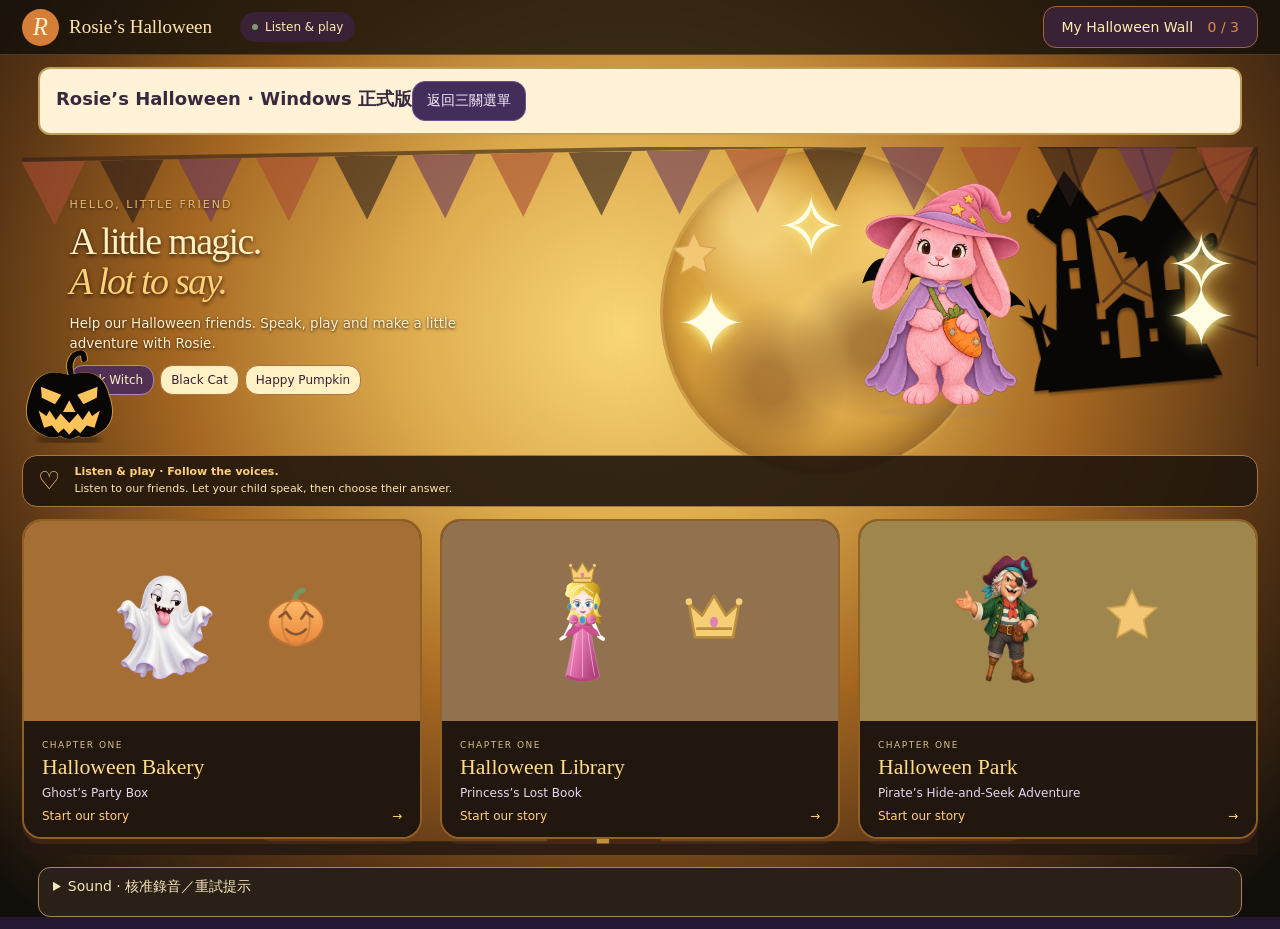
==== commit ede0d436: "Release user-approved Rosie Halloween Windows v1.0.0 with immutable assets" ====
--- a/halloween/index.html
+++ b/halloween/index.html
@@ -1,1603 +1 @@
-<!doctype html>
-<html lang="en">
-<head>
-  <meta charset="utf-8">
-  <meta name="viewport" content="width=device-width, initial-scale=1">
-  <meta name="theme-color" content="#f9f3e9">
-  <title>Rosie’s Halloween • Read & Play</title>
-  <link rel="preload" as="image" href="assets/idle.webp" fetchpriority="high">
-  <style>
-:root{--ink:#514257;--muted:#7f7486;--cream:#faf5ed;--pink:#ecc1d2;--rose:#a86f8c;--purple:#9576b5;--line:#e8dedf;--mint:#d6e2cd;--white:#fffdf9;font-family:Georgia,'Times New Roman',serif;color:var(--ink);background:var(--cream)}
-*{box-sizing:border-box}body{margin:0}button,a{touch-action:manipulation}button{font-family:system-ui,sans-serif;font-size:14px;color:var(--ink);cursor:pointer;border:1px solid var(--line);border-radius:13px;padding:12px 18px;background:var(--white);transition:background .2s,transform .2s,box-shadow .2s}button:hover:not(:disabled){background:#f7edf2;transform:translateY(-1px)}button:focus-visible,a:focus-visible{outline:3px solid #a386c0;outline-offset:4px}button:disabled{opacity:.45;cursor:default}a{color:inherit}.shell{max-width:1380px;margin:0 auto;padding:0 38px}.topbar{height:90px;display:flex;align-items:center;gap:28px;border-bottom:1px solid var(--line)}.brand{text-decoration:none;display:flex;align-items:center;gap:10px;font-size:21px}.brand strong{font-weight:normal}.brand-mark{display:grid;place-items:center;width:37px;height:37px;background:var(--pink);border-radius:50%;font-style:italic;font-size:25px}.mode-pill{font:12px system-ui,sans-serif;display:flex;align-items:center;gap:7px;padding:8px 12px;border-radius:30px;background:#e8eee1}.mode-pill i{height:6px;width:6px;background:#799b6e;border-radius:50%}.wall-toggle{margin-left:auto}.wall-toggle span{margin-left:10px;color:var(--rose)}.quiet{background:transparent;border-color:transparent}.eyebrow{font:600 11px system-ui,sans-serif;letter-spacing:2.3px;color:var(--rose);margin:0 0 12px}.home{padding:42px 0 22px}.home-top{display:grid;grid-template-columns:1.3fr 1fr;align-items:center;gap:30px}.hero-copy h1{font-size:clamp(40px,4.2vw,62px);line-height:1.07;font-weight:normal;letter-spacing:-1.7px;margin:10px 0 20px}.hero-copy h1 em{font-style:italic;color:var(--rose)}.hero-copy p{font:16px/1.7 system-ui,sans-serif;max-width:470px;color:var(--muted)}.hero-art{height:280px;position:relative;display:flex;justify-content:center;align-items:end;background:radial-gradient(ellipse at 50% 85%,#dce7d0 0 45%,transparent 46%);border-radius:50%}.hero-art .rosie{height:310px;width:270px}.hero-art .floating-pumpkin{width:95px;position:absolute;right:14px;bottom:16px;transform:rotate(9deg)}.hero-art .floating-star{width:46px;position:absolute;left:22%;top:22px;animation:float 4s infinite ease-in-out}.costumes{display:flex;gap:8px;flex-wrap:wrap;margin:22px 0}.costumes button{font-size:12px;padding:8px 13px}.costumes .selected{background:#ecddec;border-color:#ae88b0}.read-note{display:flex;align-items:center;gap:14px;background:#f0e9ef;border:1px solid #e5dbe5;border-radius:15px;padding:15px 20px;font:13px/1.5 system-ui,sans-serif;margin:20px 0 24px}.read-note strong{color:#735879}.read-note p{margin:0}.read-note .note-icon{font-size:25px}.theme-grid{display:grid;grid-template-columns:repeat(3,1fr);gap:20px}.theme-card{display:block;text-align:left;padding:0;overflow:hidden;border-radius:24px;box-shadow:0 4px 0 #e8dedb;background:var(--white)}.theme-card:hover:not(:disabled){background:var(--white);box-shadow:0 7px 0 #e4d6dc;transform:translateY(-3px)}.theme-illustration{height:155px;display:flex;align-items:center;justify-content:center;gap:5px;position:relative;background:#f5dfce}.theme-card.library .theme-illustration{background:#ece0ef}.theme-card.park .theme-illustration{background:#dfe8d4}.theme-illustration .art{width:110px;height:140px}.theme-illustration .prop{width:85px}.theme-text{padding:19px 22px}.theme-text .chapter-label{font:10px system-ui,sans-serif;letter-spacing:1.5px;color:var(--muted)}.theme-text h2{font:normal 25px Georgia,serif;margin:8px 0}.theme-text p{font:13px/1.5 system-ui,sans-serif;color:var(--muted);margin:0}.theme-text .card-bottom{display:flex;justify-content:space-between;align-items:center;font:12px system-ui,sans-serif;margin-top:17px;color:var(--rose)}.site-footer{display:flex;justify-content:space-between;font:12px system-ui,sans-serif;color:var(--muted);padding:27px 0;border-top:1px solid var(--line);margin-top:28px}.play{padding:24px 0 0}.chapter-bar{display:flex;align-items:center;gap:17px;margin-bottom:20px}.chapter-bar h1{font-weight:normal;font-size:25px;margin:0}.chapter-bar .stage-label{margin-left:auto;font:12px system-ui,sans-serif;color:var(--muted)}.dots{display:flex;gap:7px}.dots span{height:8px;width:8px;border-radius:50%;background:#dfd4dd}.dots .active{background:var(--rose)}.play-grid{display:grid;grid-template-columns:1.1fr 1fr;gap:24px;align-items:start}.world{position:relative;min-height:365px;border-radius:28px;overflow:hidden;background:linear-gradient(#f6eadd 0 71%,#eddbc2 72%);border:1px solid #e4d8cf}.world.library{background:linear-gradient(#ece3ef 0 71%,#dfcddc 72%)}.world.park{background:linear-gradient(#edf0df 0 71%,#d5dfc5 72%)}.world:after{content:'';position:absolute;bottom:0;width:100%;height:65px;border-radius:50% 50% 0 0;background:#e7d2b4;opacity:.45}.world.library:after{background:#cbb4c7}.world.park:after{background:#bbcca8}.world-decor{position:absolute;inset:0;opacity:.6;pointer-events:none}.world-decor svg{height:100%;width:100%}.actor-row{display:flex;align-items:flex-end;justify-content:center;position:relative;z-index:2;gap:1px;height:285px;padding:35px 12px 0}.rosie{position:relative;width:200px;height:240px;flex-shrink:0;transform-origin:bottom center;animation:breathe 4s infinite ease-in-out}.rosie .frame{position:absolute;inset:0;width:100%;height:100%;object-fit:contain;opacity:0}.rosie .frame.active{opacity:1}.rosie.happy{animation:rosie-jump 1.2s ease-in-out}.rosie-shadow{position:absolute;bottom:5px;left:18%;width:64%;height:12px;border-radius:50%;background:#8b7a77;opacity:.12}.guest{width:155px;min-width:80px;position:relative;transform-origin:bottom center}.guest>.art{width:100%;height:230px;overflow:visible}.guest.ghost{animation:float 3.7s ease-in-out infinite}.guest.talking .mouth{animation:mouth .42s infinite}.guest.blink .art{filter:brightness(.99)}.scene-prop{position:absolute;z-index:3;left:50%;bottom:10px;width:160px;transform:translateX(-50%)}.scene-prop .art{width:100%}.scene-prop.small{width:110px}.book-stand{width:160px;height:87px;position:absolute;right:17px;bottom:6px;z-index:4;background:linear-gradient(transparent 70%,#b59b88 71% 82%,transparent 83%)}.book-stand:before,.book-stand:after{content:'';position:absolute;height:35px;width:6px;bottom:0;background:#b59b88}.book-stand:before{left:20px}.book-stand:after{right:20px}.book-stand .art{height:93px;position:absolute;top:-18px;width:100%}.teaching-prop{position:absolute;top:30px;right:26px;width:90px;z-index:4}.teaching-prop .art{width:100%}.mini-cards{position:absolute;bottom:19px;left:18px;right:18px;display:flex;justify-content:center;gap:7px;z-index:4}.mini-cards .art{width:100px;background:#fffaf2;border:1px solid #e7d4c7;border-radius:13px}.world .count-stars{position:absolute;bottom:22px;left:15px;right:15px;z-index:4;display:flex;justify-content:center;gap:7px}.count-star{width:43px;height:48px;position:relative;animation:pop .5s both}.count-star .art{width:100%;height:100%}.count-star span{position:absolute;inset:0;display:grid;place-items:center;font:600 16px system-ui,sans-serif;color:#946c36;padding-bottom:1px}.invitation{position:absolute;right:16px;top:26px;background:#fffaf0;border:2px solid #dfbe98;border-radius:16px;width:160px;padding:10px;z-index:4;transform:rotate(4deg)}.invitation .art{height:115px;width:100%}.invitation b{font:600 42px system-ui,sans-serif;display:block;text-align:center;color:var(--rose)}.footprints{position:absolute;left:18px;right:18px;bottom:13px;z-index:5;display:flex;justify-content:space-around}.footprint{border:2px dashed #9bac8d;border-radius:50%;width:60px;height:37px;text-align:center;padding-top:5px;font:600 19px system-ui,sans-serif;color:#718863;background:#edf1e3}.footprint.correct{box-shadow:0 0 0 5px #ffeab7;background:#ffefc7}.parade-row{display:flex;justify-content:center;align-items:end;position:relative;z-index:4;padding-top:45px;height:275px}.parade-row .guest{width:125px;min-width:0}.parade-row .guest>.art{height:210px}.parade-row.walking{animation:parade 3.5s ease-in-out}.dialogue{background:var(--white);border:1px solid var(--line);border-radius:24px;padding:23px 26px;min-height:160px;box-shadow:0 4px 0 #eae1df}.dialogue-line{padding-bottom:13px}.dialogue-line:last-child{padding-bottom:0}.speaker{display:block;font:600 10px system-ui,sans-serif;text-transform:uppercase;letter-spacing:1.5px;color:var(--rose);margin-bottom:6px}.dialogue-line p{margin:0;font:normal clamp(21px,2.05vw,29px)/1.35 Georgia,serif}.question-hint{font:12px/1.6 system-ui,sans-serif;color:var(--muted);margin:13px 0 14px}.reading-controls{display:flex;gap:8px;flex-wrap:wrap;margin-top:17px}.primary{background:var(--rose);color:white;border-color:var(--rose);font-weight:600}.primary:hover:not(:disabled){background:#925c78}.secondary{background:#eee5f1;border-color:#d7c8df}.choices{display:grid;grid-template-columns:repeat(3,1fr);gap:11px;margin-top:16px}.choices.two{grid-template-columns:repeat(2,1fr)}.choice{padding:8px 5px 11px;background:#fffaf5;border-radius:18px;border:2px solid #e6dadd;min-height:124px;font-size:12px}.choice .art{width:100%;height:110px;display:block;margin-bottom:5px}.choice.number{min-height:115px;display:flex;flex-direction:column;align-items:center;justify-content:center}.choice .big-number{font:normal 52px Georgia,serif;color:var(--rose)}.choice.highlight{border-color:#d8ad57;box-shadow:0 0 0 3px #ffebbb}.choice.wrong{border-color:#bfaacf}.feedback{background:#ecefdf;color:#5e7054;border-radius:12px;padding:12px 15px;font:13px/1.6 system-ui,sans-serif;margin-top:15px}.parent-panel{margin-top:20px;padding:18px 22px;border:1px solid var(--line);border-radius:19px;background:#f2ece8}.parent-header{font:600 10px system-ui,sans-serif;letter-spacing:1.8px;margin-bottom:11px;color:var(--muted)}.parent-actions{display:flex;gap:8px;flex-wrap:wrap;align-items:center}.parent-actions .spacer{flex:1}.parent-actions button{font-size:12px;padding:10px 13px}.support-glow{box-shadow:0 0 0 3px #ead5a3}.small-note{font:12px/1.65 system-ui,sans-serif;color:var(--muted)}.note-bottom{margin:11px 0 0}.paused-cover{position:absolute;inset:0;background:#faf5ede8;z-index:20;display:grid;place-items:center;border-radius:28px;text-align:center}.paused-cover h2{font-weight:normal;font-size:35px}.paused-cover p{font:13px system-ui,sans-serif;color:var(--muted)}.paused *{animation-play-state:paused!important}.completion{max-width:780px;margin:40px auto;text-align:center;background:var(--white);border:1px solid var(--line);border-radius:30px;padding:37px 35px}.completion h1{font-size:44px;font-weight:normal;margin:18px 0 10px}.completion p{font:15px/1.7 system-ui,sans-serif;color:var(--muted)}.reward-illustration{height:180px;display:flex;justify-content:center;align-items:center}.reward-illustration .art{height:180px;width:150px}.badge{background:#f7e7b9;border:1px solid #e1c582;border-radius:30px;display:inline-block;padding:10px 20px;font:600 13px system-ui,sans-serif;color:#95713e}.completion-actions{display:flex;justify-content:center;gap:10px;margin-top:26px;flex-wrap:wrap}.sticker-name{font:12px system-ui,sans-serif;color:var(--rose)}.pages{display:flex;gap:8px;position:absolute;bottom:15px;left:20%;right:3%;z-index:5}.pages .art{background:#fff9ed;width:50%;height:112px;border:2px solid #d9b7c7;border-radius:5px}.sticker-preview{position:absolute;top:31px;right:30px;background:#fff9ed;border:3px solid #eed6a4;border-radius:50%;height:130px;width:130px;z-index:6;animation:pop .7s}.sticker-preview .art{width:100%;height:100%}.guest.motion-dance{animation:dance 1.2s ease-in-out}.guest.motion-jump,.guest.motion-celebrate{animation:guest-jump 1.2s ease-in-out}.guest.motion-touch{animation:bow 1.2s ease-in-out}.guest.motion-clap .left-arm{transform-origin:50px 115px;animation:clap-left .6s infinite}.guest.motion-clap .right-arm{transform-origin:110px 115px;animation:clap-right .6s infinite}.guest.motion-jump .pirate-hat{animation:hat-bounce 1.3s ease-in-out}.guest.motion-deliver{animation:pop .75s}.pose-touch{transform-origin:80px 90px;transform:rotate(14deg) translate(4px,10px)}.pose-dance{transform-origin:80px 100px;transform:rotate(-9deg)}.pose-jump{transform:translateY(-10px)}.card-parade{animation:card-walk 1.6s infinite alternate ease-in-out}.help-focus{filter:drop-shadow(0 0 8px #e8bd63)}dialog{border:1px solid var(--line);border-radius:25px;max-width:760px;width:calc(100% - 32px);padding:30px;background:var(--cream);color:var(--ink);box-shadow:0 20px 80px #56435933}dialog::backdrop{background:#51425755}.dialog-heading{display:flex;align-items:center;justify-content:space-between;gap:10px}.dialog-heading h2{font-size:31px;font-weight:normal;margin:0}.wall-items{display:grid;grid-template-columns:repeat(3,1fr);gap:15px;margin:25px 0}.wall-sticker{text-align:center;border-radius:22px;background:#fffaf3;border:2px dashed #dbced7;padding:12px}.wall-sticker .art{height:150px;width:100%}.wall-sticker.locked .art{filter:grayscale(1);opacity:.2}.wall-sticker p{font:12px system-ui,sans-serif;color:var(--muted)}#svg-library{position:absolute;width:0;height:0;overflow:hidden}.error-note{background:#f4e2d4;padding:12px;border-radius:13px;font:13px system-ui,sans-serif}.confetti{position:absolute;inset:0;pointer-events:none;z-index:8}.confetti i{position:absolute;left:var(--x);top:8px;width:8px;height:13px;border-radius:2px;background:var(--color);animation:confetti 2.2s var(--delay) both;transform:rotate(var(--rotate))}
-@keyframes breathe{50%{transform:translateY(-3px) scale(1.006)}}@keyframes float{50%{transform:translateY(-8px)}}@keyframes mouth{50%{stroke-width:7}}@keyframes rosie-jump{0%,100%{transform:translateY(0)}15%{transform:translateY(5px) scaleY(.97)}45%,58%{transform:translateY(-65px) rotate(-2deg)}82%{transform:translateY(2px)}}@keyframes guest-jump{0%,100%{transform:translateY(0)}20%{transform:translateY(4px) scaleY(.96)}50%{transform:translateY(-49px)}80%{transform:translateY(2px)}}@keyframes hat-bounce{40%{transform:translateY(-12px) rotate(-4deg)}80%{transform:rotate(5deg)}100%{transform:rotate(0)}}@keyframes dance{25%{transform:rotate(-9deg) translateY(-5px)}65%{transform:rotate(9deg) translateY(-5px)}}@keyframes bow{50%{transform:rotate(18deg) translate(5px,12px)}}@keyframes clap-left{50%{transform:rotate(-43deg)}}@keyframes clap-right{50%{transform:rotate(43deg)}}@keyframes pop{0%{opacity:0;transform:scale(.8)}100%{opacity:1;transform:scale(1)}}@keyframes parade{0%{transform:translateX(-12px)}100%{transform:translateX(30px)}}@keyframes card-walk{100%{transform:translateX(12px)}}@keyframes confetti{to{top:95%;opacity:0;transform:rotate(220deg)}}
-@media(min-width:1500px){.world{min-height:410px}.actor-row{height:325px}.rosie{width:230px;height:275px}.guest>.art{height:255px}}
-@media(max-width:900px){.shell{padding:0 22px}.topbar{gap:12px;height:76px}.brand{font-size:17px}.mode-pill{font-size:10px}.wall-toggle{font-size:11px;padding:8px}.home-top{grid-template-columns:1fr 1fr}.hero-art .rosie{height:260px;width:220px}.hero-art{height:240px}.theme-grid{gap:12px}.theme-text{padding:16px}.theme-text h2{font-size:21px}.play-grid{grid-template-columns:1fr 1fr;gap:15px}.world{min-height:340px}.actor-row{height:270px}.rosie{width:155px;height:210px}.guest{width:125px}.dialogue{padding:19px}.choice .art{height:85px}.choice{min-height:100px}.invitation{width:115px}.invitation .art{height:80px}.invitation b{font-size:32px}}
-@media(max-width:650px){.shell{padding:0 14px}.brand strong{display:none}.brand{font-size:16px}.mode-pill{padding:6px 8px}.wall-toggle{padding:5px}.wall-toggle span{display:none}.home{padding-top:24px}.home-top{grid-template-columns:1fr}.hero-copy h1{font-size:43px}.hero-art{height:220px}.hero-art .rosie{height:245px}.theme-grid{grid-template-columns:1fr}.theme-card{display:grid;grid-template-columns:130px 1fr}.theme-illustration{height:100%}.theme-illustration .art{width:85px}.theme-illustration .prop{display:none}.theme-text h2{font-size:23px}.read-note{padding:13px}.play-grid{grid-template-columns:1fr}.world{min-height:310px}.actor-row{height:260px}.rosie{width:190px;height:230px}.guest{width:135px}.dialogue-line p{font-size:25px}.chapter-bar h1{font-size:21px}.chapter-bar .stage-label{font-size:10px}.choice .art{height:105px}.parent-actions .spacer{display:none}.site-footer{font-size:10px}.site-footer span{display:none}.wall-items{gap:7px}.wall-sticker{padding:6px}.wall-sticker .art{height:110px}.completion{padding:25px 20px}.completion h1{font-size:34px}}
-@media(prefers-reduced-motion:reduce){*{animation-duration:.01ms!important;animation-iteration-count:1!important;transition:none!important}}
-
-
-.world.library:not(.crowned) .guest.princess .princess-crown{opacity:0}.guest.talking .left-arm{transform-origin:50px 115px;animation:clap-left .8s infinite}.guest.talking .right-arm{transform-origin:110px 115px;animation:clap-right .8s infinite}.position-guest{position:absolute;bottom:47px;transform:translateX(-50%);z-index:3}.position-guest .guest{width:125px}.prop-arrive{animation:prop-arrive 1s ease-out}@keyframes prop-arrive{from{opacity:0;bottom:60px}to{opacity:1;bottom:10px}}
-
-
-.guest.talking .raster-body{transform-origin:80px 160px;animation:guest-speak .8s ease-in-out infinite}.guest.motion-clap .raster-body{transform-origin:80px 160px;animation:clap-bob .6s ease-in-out infinite}@keyframes guest-speak{50%{transform:translateY(-2px) rotate(1deg)}}@keyframes clap-bob{50%{transform:scale(1.025,.985)}}
-
-.pirate-closed{opacity:0}.guest.motion-clap .raster-body{animation:none}.guest.motion-clap .pirate-open{animation:clap-open .6s steps(1,end) infinite}.guest.motion-clap .pirate-closed{animation:clap-closed .6s steps(1,end) infinite}@keyframes clap-open{0%,100%{opacity:1}50%{opacity:0}}@keyframes clap-closed{0%,100%{opacity:0}50%{opacity:1}}
-
-/* Bakery: visually matched character sizes and a 2x foreground box. */
-.world.bakery{min-height:510px}.world.bakery .actor-row{height:305px;gap:8px}.world.bakery .guest.ghost{width:260px;flex-shrink:1}.world.bakery .guest.ghost>.art{height:280px}.scene-prop.party-box{width:320px;max-width:95%;bottom:-20px}.world.bakery .mini-cards{bottom:12px;background:#fffaf3e8;border-radius:16px}.world.bakery:has(.mini-cards) .party-box{bottom:20px;left:30%;opacity:.22}.world.bakery .teaching-prop{top:20px}
-@media(min-width:1500px){.world.bakery .guest.ghost{width:290px}.world.bakery .guest.ghost>.art{height:320px}.world.bakery .actor-row{height:340px}.world.bakery{min-height:540px}}
-@media(min-width:651px) and (max-width:900px){.world.bakery .guest.ghost{width:205px}.world.bakery .guest.ghost>.art{height:240px}}
-@media(max-width:650px){.world.bakery .rosie{width:140px;height:190px}.world.bakery .guest.ghost{width:210px}.world.bakery .guest.ghost>.art{height:220px}.world.bakery .actor-row{height:280px;padding-left:5px;padding-right:5px;gap:0}.world.bakery{min-height:495px}}
-
-
-
-.rosie.talking{animation:rosie-talk-big 1.05s ease-in-out infinite;transform-origin:50% 90%}.guest.ghost.talking .raster-body{animation:ghost-talk-big 1.1s ease-in-out infinite;transform-origin:80px 175px}@keyframes rosie-talk-big{0%,100%{transform:translateY(0) rotate(-3deg)}35%{transform:translateY(-9px) rotate(4deg) scale(1.025)}70%{transform:translateY(-3px) rotate(-5deg)}}@keyframes ghost-talk-big{0%,100%{transform:translateY(0) rotate(-5deg)}40%{transform:translateY(-10px) rotate(6deg) scale(1.04)}75%{transform:translateY(-4px) rotate(-7deg)}}
-
-.ghost-small{opacity:0}.guest.ghost.talking .ghost-open{animation:speak-open .44s steps(1,end) infinite}.guest.ghost.talking .ghost-small{animation:speak-small .44s steps(1,end) infinite}@keyframes speak-open{0%,100%{opacity:1}50%{opacity:0}}@keyframes speak-small{0%,100%{opacity:0}50%{opacity:1}}
-
-.world.bakery .world-decor{opacity:1}.world.bakery:after{display:none}.world.bakery .actor-row{padding-top:70px}
-
-.world.bakery{min-height:570px}.world.bakery .actor-row{height:345px}.world.bakery .party-box{bottom:-20px}@media(max-width:650px){.world.bakery{min-height:535px}.world.bakery .actor-row{height:315px}}
-
-.world.bakery .actor-row{height:380px}@media(max-width:650px){.world.bakery .actor-row{height:350px}}
-
-.ghost-order-bubble{position:absolute;top:142px;right:13px;width:115px;height:112px;background:#fffdf5;border:3px solid #be9bac;border-radius:25px;z-index:5;box-shadow:0 3px 0 #dbc3cf}.ghost-order-bubble:after{content:"";position:absolute;left:-15px;bottom:13px;border-top:12px solid transparent;border-bottom:12px solid transparent;border-right:18px solid #be9bac}.ghost-order-bubble .art{width:100%;height:100%}.picked-cookie{position:absolute;z-index:6;left:50%;top:232px;width:150px;transform:translateX(-50%)}.picked-cookie .art{width:100%}.cookie-pickup{animation:cookie-pickup 1.1s ease-in-out both}@keyframes cookie-pickup{from{transform:translate(-235px,238px) scale(.18)}to{transform:translateX(-50%) scale(1)}}@media(max-width:650px){.ghost-order-bubble{top:130px;width:85px;height:85px;right:7px}.picked-cookie{top:214px;width:125px}@keyframes cookie-pickup{from{transform:translate(-145px,230px) scale(.18)}to{transform:translateX(-50%) scale(1)}}}
-
-.ghost-order-bubble{background:#c8f6ff;border:4px solid #0879a6;box-shadow:0 0 0 5px #fff,0 5px 10px #16567544}.ghost-order-bubble:after{border-right-color:#0879a6;left:-23px;border-right-width:24px}.ghost-order-bubble .art{filter:saturate(1.8) contrast(1.15)}.taken-candy{animation:candy-leave 1ms steps(1,end) both}@keyframes candy-leave{from{opacity:1}to{opacity:0}}.packing-box .box-candy{animation:candy-arrive 1ms steps(1,end) both;animation-delay:calc((var(--i) + 1)*550ms - var(--elapsed))}@keyframes candy-arrive{from{opacity:0}to{opacity:1}}.candy-transfer{position:absolute;z-index:8;width:35px;height:35px;animation:candy-transfer 550ms ease-in-out both;pointer-events:none}.candy-transfer .art{width:100%;height:100%}@keyframes candy-transfer{0%{left:var(--from-x);top:var(--from-y);opacity:0;transform:scale(.8)}1%{opacity:1}55%{transform:scale(1.4) rotate(15deg)}99%{opacity:1}100%{left:47%;top:75%;transform:scale(.8);opacity:0}}
-
-.picked-cookie.from-right.cookie-pickup{animation-name:ghost-cookie-pickup}@keyframes ghost-cookie-pickup{from{transform:translate(160px,220px) scale(.18)}to{transform:translateX(-50%) scale(1)}}@media(max-width:650px){@keyframes ghost-cookie-pickup{from{transform:translate(100px,218px) scale(.18)}to{transform:translateX(-50%) scale(1)}}}
-
-.world.bakery:has(.large-boxes){min-height:820px}.world.bakery .mini-cards.large-boxes{display:grid;grid-template-columns:repeat(2,200px);justify-content:center;gap:12px;padding:10px;bottom:12px}.world.bakery .large-boxes .art{width:200px;height:187.5px}.world.bakery .large-boxes .art:last-child{grid-column:1 / -1;justify-self:center}.world.bakery:has(.large-boxes) .party-box{display:none}@media(max-width:650px){.world.bakery:has(.large-boxes){min-height:965px}.world.bakery .mini-cards.large-boxes{grid-template-columns:200px}.world.bakery .large-boxes .art:last-child{grid-column:auto}}
-@media(min-width:651px) and (max-width:1000px){.world.bakery:has(.large-boxes){min-height:1020px}.world.bakery .mini-cards.large-boxes{grid-template-columns:200px}.world.bakery .large-boxes .art:last-child{grid-column:auto}}
-
-.world.bakery:has(.large-boxes){min-height:670px}.world.bakery .mini-cards.large-boxes{display:flex;flex-wrap:nowrap;justify-content:flex-start;gap:10px;padding:10px;overflow-x:auto}.world.bakery .large-boxes .art{width:200px;height:187.5px;flex:0 0 200px}.world.bakery .large-boxes .art:last-child{grid-column:auto}.play-grid:has(.large-boxes){grid-template-columns:minmax(644px,1.3fr) minmax(0,1fr)}@media(max-width:1100px){.play-grid:has(.large-boxes){grid-template-columns:1fr}}
-
-.guest.ghost.motion-happy-spin{animation:ghost-happy-spin 2.7s ease-in-out infinite;transform-origin:50% 85%}.happy-sparkles{position:absolute;left:55%;top:140px;width:38%;height:200px;pointer-events:none;z-index:7}.happy-sparkles span{position:absolute;left:calc(var(--i)*19%);top:calc(var(--i)*17px);color:#e9a52e;font-size:27px;text-shadow:0 0 3px white;animation:happy-star 1.5s ease-in-out infinite;animation-delay:calc(var(--i)*160ms)}@keyframes ghost-happy-spin{0%,100%{transform:translateY(0) rotateY(0)}10%{transform:translateY(8px) scaleY(.95)}25%{transform:translateY(-55px) rotate(-8deg)}40%{transform:translateY(0) rotate(6deg)}55%{transform:translateY(-35px) rotateY(0)}72%{transform:translateY(-40px) rotateY(180deg)}90%{transform:translateY(-15px) rotateY(360deg)}}@keyframes happy-star{0%,100%{opacity:0;transform:scale(.5) translateY(12px)}50%{opacity:1;transform:scale(1.15) translateY(-12px)}}
-.sticker-pocket{position:absolute;right:18px;bottom:18px;width:145px;height:110px;z-index:8;border:3px dashed #ae86b2;border-radius:20px;background:#fff7fc;display:flex;align-items:center;flex-direction:column;padding:8px;color:#725172;font:13px system-ui}.sticker-pocket .art{width:65px;height:65px}.sticker-preview.sticker-flying{animation:sticker-collect 2.6s ease-in-out forwards}.sticker-preview.sticker-stored{display:none}@keyframes sticker-collect{0%,20%{top:20px;right:20px;transform:scale(1.15) rotate(-8deg);opacity:1}55%{top:40%;right:20px;transform:scale(.8) rotate(12deg);opacity:1}90%,100%{top:calc(100% - 110px);right:20px;transform:scale(.35) rotate(0);opacity:0}}
-.sticker-pocket.pocket-empty .art{visibility:hidden}.sticker-pocket.pocket-receiving .art{animation:sticker-received 2.6s steps(1,end) forwards}@keyframes sticker-received{0%{visibility:hidden}100%{visibility:visible}}
-.world.library{min-height:600px}.world.library .actor-row{height:440px;align-items:flex-end}.world.library .rosie{width:220px;height:310px}.world.library .guest.princess{width:220px;height:310px}.world.library .guest.princess>.art{width:100%;height:100%}@media(max-width:650px){.world.library{min-height:550px}.world.library .actor-row{height:390px}.world.library .rosie,.world.library .guest.princess{width:180px;height:270px}}
-.world.library{min-height:700px}.world.library .actor-row{height:600px}@media(max-width:650px){.world.library{min-height:650px}.world.library .actor-row{height:550px}}
-.guest.princess.talking .mouth{transform-box:fill-box;transform-origin:center;animation:princess-mouth .44s ease-in-out infinite}.guest.princess.talking .left-arm{transform-origin:58px 109px;animation:princess-hand-left 1.2s ease-in-out infinite}.guest.princess.talking .right-arm{transform-origin:102px 109px;animation:princess-hand-right 1.2s ease-in-out infinite}@keyframes princess-mouth{0%,100%{transform:scaleY(.6)}50%{transform:scaleY(2.5) scaleX(.85)}}@keyframes princess-hand-left{50%{transform:rotate(12deg)}}@keyframes princess-hand-right{50%{transform:rotate(-12deg)}}
-.animated-book{position:absolute;z-index:4;bottom:14px;left:50%;width:160px;height:95px;transform:translateX(-50%);perspective:600px}.book-paper{position:absolute;inset:0;display:flex;background:#fff9e9;border:3px solid #ad88a3;border-radius:8px;box-shadow:0 5px 0 #d5b9cb;opacity:0}.book-paper .art{width:50%;height:100%}.book-front{position:absolute;left:50%;top:0;width:80px;height:95px;transform-origin:left;transition:none;backface-visibility:hidden}.book-front .art{width:100%;height:100%}.book-open .book-paper{opacity:1}.book-open .book-front{transform:rotateY(-180deg);opacity:0}.book-opening .book-front{animation:library-book-open 1.1s ease-in-out both}.book-closing .book-front{animation:library-book-close 1.1s ease-in-out both}.book-closing .book-paper{animation:library-paper-close 1.1s both}.book-turning-page{position:absolute;left:50%;width:50%;height:100%;background:#fffdf3;transform-origin:left;opacity:0;border:1px solid #d7c6aa}.book-turning-page.turn-page{animation:library-page-turn 1.1s ease-in-out both}@keyframes library-book-open{0%{transform:rotateY(0);opacity:1}90%{opacity:1}100%{transform:rotateY(-180deg);opacity:0}}@keyframes library-book-close{0%{transform:rotateY(-180deg);opacity:1}100%{transform:rotateY(0);opacity:1}}@keyframes library-paper-close{0%,90%{opacity:1}100%{opacity:0}}@keyframes library-page-turn{0%{transform:rotateY(0);opacity:0}10%{opacity:1}90%{opacity:1}100%{transform:rotateY(-180deg);opacity:0}}
-.book-demo .book-front{animation:book-demo-cover 5s ease-in-out infinite}.book-demo .book-paper{animation:book-demo-paper 5s infinite}.book-demo .book-turning-page{animation:book-demo-page 5s ease-in-out infinite}@keyframes book-demo-cover{0%,15%,90%,100%{transform:rotateY(0);opacity:1}35%,70%{transform:rotateY(-180deg);opacity:0}}@keyframes book-demo-paper{0%,15%,90%,100%{opacity:0}25%,80%{opacity:1}}@keyframes book-demo-page{0%,35%,75%,100%{transform:rotateY(0);opacity:0}40%{transform:rotateY(0);opacity:1}65%{transform:rotateY(-180deg);opacity:1}70%{transform:rotateY(-180deg);opacity:0}}
-.book-paper .art.riding-story{width:100%;height:100%}
-.falling-crown{position:absolute;z-index:6;left:50%;top:60%;width:110px;height:100px;transform:translate(-50%,-50%);animation:crown-descend 1.8s ease-in-out both;filter:drop-shadow(0 5px 4px #b09a7155)}.falling-crown .art{width:100%;height:100%}@keyframes crown-descend{0%{transform:translate(-50%,-420px) rotate(-12deg);opacity:0}10%{opacity:1}75%{transform:translate(-50%,-35%) rotate(5deg)}100%{transform:translate(-50%,-50%) rotate(0)}}
-.falling-crown{width:220px;height:200px}
-.guest.princess.talking .left-arm{animation:princess-wave-left 1.25s ease-in-out infinite}.guest.princess.talking .right-arm{animation:princess-wave-right 1.25s ease-in-out infinite}@keyframes princess-wave-left{0%,100%{transform:rotate(0)}50%{transform:rotate(70deg)}}@keyframes princess-wave-right{0%,100%{transform:rotate(0)}50%{transform:rotate(-70deg)}}
-.world.library .mini-cards.large-boxes{display:flex;flex-wrap:nowrap;gap:10px;padding:10px;justify-content:flex-start;overflow-x:auto}.world.library .large-boxes .art{width:200px;height:187.5px;flex:0 0 200px}.world.library:has(.large-boxes){min-height:850px}.world.library:has(.large-boxes) .actor-row{height:600px}
-.world.library:not(:has(.large-boxes)){min-height:820px}.world.library .animated-book{width:320px;height:190px;bottom:16px}.world.library .animated-book .book-front{width:160px;height:190px}
-.guest.princess.motion-skirt-jump{animation:princess-skirt-jump 2.2s ease-in-out infinite;transform-origin:50% 100%}.guest.princess.motion-skirt-jump .left-arm,.guest.princess.motion-skirt-jump .right-arm{animation:none!important;transform:none!important}@keyframes princess-skirt-jump{0%,100%{transform:translateY(0) rotate(0)}15%{transform:translateY(6px) scaleY(.96)}40%{transform:translateY(-60px) rotate(-4deg)}60%{transform:translateY(-42px) rotate(4deg)}80%{transform:translateY(0) scaleY(.96)}90%{transform:translateY(-5px)}}
-.choice:has(.princess-action) .art{width:100%;height:230px}.choice:has(.princess-action){min-height:275px}.demo-touch .demo-upper{transform-origin:80px 105px;animation:demo-shoe-touch 2.6s ease-in-out infinite}.demo-dance{transform-origin:80px 190px;animation:demo-princess-dance 2.2s ease-in-out infinite}@keyframes demo-shoe-touch{0%,100%{transform:rotate(0)}40%,65%{transform:translate(0,12px) rotate(45deg)}}@keyframes demo-princess-dance{0%,100%{transform:translateY(0) rotate(-8deg)}25%{transform:translateY(-12px) rotate(8deg)}50%{transform:translateY(0) rotate(-8deg)}75%{transform:translateY(-12px) rotate(8deg)}}
-.lively-touch{transform-origin:67px 190px;animation:shoe-balance 2.6s ease-in-out infinite}.lively-touch .shoe-reaching-hand{transform-origin:95px 84px;animation:shoe-pat 2.6s ease-in-out infinite}.lively-dance{transform-origin:80px 185px;animation:lively-dance 3s ease-in-out infinite}.dance-arm-left{transform-origin:65px 83px;animation:dance-arm 1.5s ease-in-out infinite}.dance-arm-right{transform-origin:95px 83px;animation:dance-arm 1.5s ease-in-out infinite reverse}.dance-leg-left{transform-origin:67px 143px;animation:dance-step 1.5s ease-in-out infinite}.dance-leg-right{transform-origin:94px 143px;animation:dance-step 1.5s ease-in-out infinite reverse}.dance-note{animation:music-float 2s ease-in-out infinite;animation-delay:calc(var(--i)*.25s)}@keyframes shoe-balance{0%,100%{transform:rotate(-3deg)}50%{transform:rotate(3deg)}}@keyframes shoe-pat{0%,100%{transform:rotate(-8deg)}40%,65%{transform:rotate(0)}}@keyframes lively-dance{0%,100%{transform:translateX(-5px) rotate(-6deg)}25%{transform:translate(6px,-12px) rotate(6deg)}50%{transform:translateX(5px) rotate(0) scaleX(.85)}75%{transform:translate(-6px,-8px) rotate(-5deg)}}@keyframes dance-arm{50%{transform:rotate(22deg)}}@keyframes dance-step{50%{transform:rotate(18deg)}}@keyframes music-float{0%,100%{opacity:.45;transform:translateY(0)}50%{opacity:1;transform:translateY(-7px)}}
-/* Halloween theatre: large scene, subtitles and compact parent controls below. */
-:root{--ink:#f9efff;--muted:#d6c5e6;--cream:#302044;--rose:#dc8a44;--purple:#a783d4;--line:#705185;--white:#432d5b;background:#241735;color:var(--ink)}body{background:radial-gradient(circle at 85% 6%,#70448c66,transparent 30%),linear-gradient(#251735,#462959);min-height:100vh}body:before{content:'☾ · ✦ ·';position:fixed;right:3%;top:55px;font-size:65px;color:#ffe69c;opacity:.6;pointer-events:none;z-index:0}.shell{max-width:none;padding:0 20px;position:relative}.topbar{height:58px;border-color:#79558c}.brand{font-size:19px}.brand-mark{background:#d57e38;color:#fff3cf}.wall-toggle,.mode-pill{background:#49305f;color:#fff0d5;border-color:#846097}.site-footer{padding:12px 0;color:#d6c5e6}.chapter-bar{margin:8px 0;height:35px}.chapter-bar h1{font-size:24px;color:#ffe4a8}.stage-label{color:#d9c2eb}.play .play-grid,.play .play-grid:has(.large-boxes){display:grid;grid-template-columns:1fr;gap:10px}.play .world,.play .world.library,.play .world.bakery,.play .world:has(.large-boxes){height:calc(100vh - 210px);min-height:620px;max-height:850px;border:3px solid #b181c3;border-radius:24px;background:linear-gradient(#54376f 0 70%,#86639b 70%);box-shadow:0 12px 35px #160c2555}.play .world-decor{opacity:1}.play .world .actor-row{height:calc(100% - 180px);padding-top:90px;gap:8vw}.play .world .rosie{width:300px;height:390px}.play .world .guest{width:290px;height:370px}.play .world.library .guest.princess{width:290px;height:390px}.play .world .guest>.art{width:100%;height:100%}.play .world .mini-cards.large-boxes{justify-content:center;left:12px;right:12px}.play .dialogue{background:#39234e;border:1px solid #87619c;border-radius:18px;padding:12px 20px;box-shadow:none;display:flex;flex-wrap:wrap;align-items:center;gap:8px 20px}.dialogue-line{flex:1 1 300px;margin:0}.dialogue-line p{font:500 23px/1.35 system-ui,sans-serif;margin:3px 0;color:#fff4d9}.speaker{font-size:9px;color:#e2b9ef}.reading-controls{display:flex;gap:7px;margin:0}.reading-controls button,.parent-actions button{font-size:11px;padding:7px 11px;border-radius:9px;min-height:32px}.reading-controls .primary,button.primary{background:#d98036;color:#fff;border-color:#efb75d}.dialogue .small-note{font-size:10px;margin:0;color:#d2bddf}.dialogue .choices{width:100%;max-width:760px;margin:4px auto}.choice{background:#fff9ed;color:#543a66}.play .parent-panel{padding:9px 14px;margin-top:9px;background:#2b1c3e;border:1px solid #664778;border-radius:13px}.parent-header{font-size:9px;margin-bottom:6px;color:#d7b4e6}.parent-actions{gap:6px}.parent-actions button{background:#48315d;color:#f8eafb;border-color:#79578c}.parent-panel .note-bottom{font-size:9px;margin-top:5px}.world:after{content:'🎃';position:absolute;bottom:18px;left:18px;font-size:49px;pointer-events:none;z-index:3}.world:before{content:'✦  🦇  ✦';position:absolute;top:12px;right:25px;color:#ffd775;font-size:27px;z-index:3;pointer-events:none}.theme-card,.read-note,.completion{background:#432d5b;border-color:#896098}.theme-text h2,.hero-copy h1{color:#ffe2ad}.theme-text p,.hero-copy p{color:#e8d5ef}.home .theme-illustration{background:#62437b}.home button{color:#4d335d}.wall-sticker{background:#f8eefc}dialog{background:#3c2753;color:#fff2d8}.dialog-heading h2{color:#ffe2ad}.paused-cover{background:#302044ed;color:#fff0db}
-@media(max-width:700px){.shell{padding:0 8px}.topbar{gap:8px}.brand{font-size:15px}.mode-pill{display:none}.play .world,.play .world.library,.play .world.bakery,.play .world:has(.large-boxes){height:65vh;min-height:550px}.play .world .actor-row{gap:0;height:calc(100% - 170px);padding:65px 0 0}.play .world .rosie,.play .world.library .guest.princess,.play .world .guest{width:46%;height:285px}.play .dialogue{padding:10px;gap:8px}.dialogue-line p{font-size:20px}.play .world .mini-cards.large-boxes{justify-content:flex-start}.parent-actions{flex-wrap:wrap}.world:before{font-size:18px}.world:after{font-size:30px}.choice:has(.princess-action) .art{height:180px}.choice:has(.princess-action){min-height:220px}}
-.play .world,.play .world.library,.play .world.bakery,.play .world:has(.large-boxes){height:calc(100vh - 350px);min-height:500px;max-height:750px}.play .dialogue-line p{font-size:22px}.play .reading-controls button{background:#66477d;color:#fff4e1;border-color:#a17bb4}.play .reading-controls .primary{background:#d98036}.play .library-backdrop>rect:first-child{fill:#b3a1c8}.play .bakery-backdrop>rect:first-child{fill:#d6bfdf}.play .dialogue .choices:has(.princess-action){max-width:650px}.play .dialogue .choice:has(.princess-action) .art{height:180px}.play .dialogue .choice:has(.princess-action){min-height:220px}@media(max-width:700px){.play .world,.play .world.library,.play .world.bakery,.play .world:has(.large-boxes){height:65vh;min-height:550px}}
-/* Persistent parent controls and one set of scene answers. */
-body:has(.play){padding-bottom:200px}.play .world,.play .world.library,.play .world.bakery,.play .world:has(.large-boxes){height:calc(100dvh - 290px);min-height:450px;max-height:780px}.play .world .actor-row{height:calc(100% - 135px);padding-top:55px;gap:12vw}.play .world .rosie,.play .world.library .guest.princess{height:clamp(240px,38vh,360px);width:280px}.play .world .guest{height:clamp(230px,37vh,350px);width:270px}.library-backdrop>text,.bakery-backdrop>text{font-size:32px}.scene-choices{position:absolute;z-index:10;bottom:12px;left:50%;transform:translateX(-50%);width:min(720px,96%);display:flex!important;justify-content:center;gap:12px;margin:0!important;padding:8px;background:#302044dd;border-radius:20px}.scene-choices .choice{flex:1;min-width:0;max-width:220px;min-height:150px;padding:5px 8px;border:2px solid #d9b4e8}.scene-choices .choice .art,.scene-choices .choice:has(.princess-action) .art{height:145px;width:100%}.scene-choices .choice:has(.princess-action){min-height:175px}.scene-choices .big-number{font-size:66px}.world:has(.scene-choices) .party-box,.world:has(.scene-choices) .animated-book{visibility:hidden}.play .dialogue{position:fixed;bottom:80px;left:20px;right:20px;z-index:30;min-height:72px;max-height:150px;overflow:auto;box-shadow:0 -5px 20px #170c2944;padding:10px 16px;gap:6px 16px}.play .dialogue .dialogue-line{flex:1 1 260px}.play .dialogue-line p{font-size:19px}.play .dialogue .small-note{display:none}.play .dialogue .feedback,.play .dialogue .question-hint{font:12px system-ui;margin:0}.play .parent-panel{position:fixed;bottom:0;left:20px;right:20px;z-index:31;margin:0;height:74px;padding:8px 14px;border-radius:12px 12px 0 0}.parent-panel .note-bottom{display:none}.parent-actions button{min-height:36px}.parent-more{position:relative;font:12px system-ui}.parent-more summary{padding:10px 15px;border:1px solid #79578c;border-radius:9px;cursor:pointer;background:#48315d}.more-buttons{position:absolute;bottom:45px;left:0;width:180px;display:grid;gap:6px;background:#38234d;padding:10px;border:1px solid #9870ab;border-radius:12px}.play .parent-header{margin:0 0 3px}@media(max-width:700px){body:has(.play){padding-bottom:230px}.play .dialogue{left:8px;right:8px;bottom:94px;max-height:170px}.play .parent-panel{left:8px;right:8px;height:88px}.play .world,.play .world.library,.play .world.bakery{height:calc(100dvh - 310px);min-height:430px}.play .world .actor-row{height:calc(100% - 135px);gap:0;padding-top:45px}.play .world .rosie,.play .world.library .guest.princess,.play .world .guest{height:230px;width:46%}.scene-choices{gap:6px;padding:6px}.scene-choices .choice{min-height:115px;padding:4px}.scene-choices .choice .art,.scene-choices .choice:has(.princess-action) .art{height:100px}.scene-choices .choice:has(.princess-action){min-height:130px}.scene-choices .choice span{font-size:10px}.play .dialogue-line p{font-size:17px}}
-/* Fit the complete game into the viewport, with one shared adult dock. */
-body:has(.play){height:100dvh;min-height:0;overflow:hidden;padding:0}body:has(.play) .shell{height:100%;display:grid;grid-template-rows:48px minmax(0,1fr);padding:0 12px}body:has(.play) .topbar{height:48px}body:has(.play) .site-footer{display:none}body:has(.play) #app{min-height:0}.play{height:100%;padding:0!important;display:grid;grid-template-rows:35px minmax(0,1fr);gap:5px}.play .chapter-bar{height:35px;margin:0;padding:0}.play .play-grid,.play .play-grid:has(.large-boxes){height:100%;min-height:0;display:grid;grid-template-rows:minmax(0,1fr) auto;justify-items:center;gap:8px;padding-bottom:8px}.play .world,.play .world.library,.play .world.bakery,.play .world:has(.large-boxes){width:min(100%,calc((100dvh - 215px)*1.47945));height:auto;aspect-ratio:540/365;min-height:0;max-height:100%;align-self:center;container-type:size;border-radius:20px}.play .world .actor-row{height:73%;padding:10% 2% 0;gap:8%;align-items:flex-end}.play .world .rosie,.play .world.library .guest.princess,.play .world .guest{height:46cqh;width:34cqh;flex-shrink:0}.play .world .guest.ghost{height:46cqh;width:36cqh}.play .world .party-box{width:33cqh;bottom:0}.play .world .animated-book{width:34cqh;height:20cqh;bottom:2cqh}.play .world .animated-book .book-front{width:17cqh;height:20cqh}.play .world .scene-choices{bottom:1.5cqh;padding:1cqh;gap:1.5cqh;width:min(96%,85cqh);border-radius:15px}.play .world .scene-choices .choice,.play .world .scene-choices .choice:has(.princess-action){min-height:0;padding:3px;max-width:none}.play .world .scene-choices .choice .art,.play .world .scene-choices .choice:has(.princess-action) .art{height:19cqh;width:100%}.scene-choices .choice span{font-size:11px}.scene-choices .big-number{font-size:9cqh}.play .play-dock{width:100%;display:grid;grid-template-columns:minmax(0,1fr) auto;align-items:center;gap:12px;padding:12px 16px;border:1px solid #8d689e;border-radius:16px;background:#39244f;min-height:94px;position:relative;z-index:30}.play .dialogue{position:static;min-height:0;max-height:none;overflow:visible;padding:0;border:0;box-shadow:none;background:none;border-radius:0;display:flex;gap:7px 18px}.play .dialogue .dialogue-line{flex:1 1 240px}.play .dialogue-line p{font-size:18px;line-height:1.3;margin:2px 0}.play .speaker{font-size:9px}.play .dialogue .feedback,.play .dialogue .question-hint{font-size:11px}.play .reading-controls button{min-height:36px}.play .parent-panel{position:static;height:auto;min-width:210px;width:auto;padding:0 0 0 12px;margin:0;border:0;border-left:1px solid #745284;background:none;border-radius:0}.play .parent-header{display:none}.play .parent-actions{display:flex;gap:5px;flex-wrap:nowrap}.play .parent-actions .spacer{display:none}.play .parent-actions button,.parent-more summary{font-size:11px;min-height:36px;padding:8px 10px}.world:before{font-size:3cqh}.world:after{font-size:5cqh}.play .falling-crown{width:24cqh;height:22cqh}.play .picked-cookie{top:48%;width:18cqh}.play .ghost-order-bubble{top:30%;width:15cqh;height:15cqh}.play .world .sticker-pocket{width:18cqh;height:15cqh;font-size:1.7cqh}.play .world .sticker-pocket .art{width:9cqh;height:9cqh}.play .world .sticker-preview{width:17cqh;height:17cqh}.play .world .world-decor svg{object-fit:contain}.play .world .library-backdrop>text,.play .world .bakery-backdrop>text{font-size:30px}
-@media(max-width:800px){.play .play-dock{grid-template-columns:1fr;padding:9px 12px;gap:7px;min-height:115px}.play .parent-panel{border:0;padding:0;min-width:0}.play .parent-actions{justify-content:flex-end}.play .dialogue-line p{font-size:16px}.play .world,.play .world.library,.play .world.bakery{width:min(100%,calc((100dvh - 280px)*1.47945))}.play .dialogue .dialogue-line{flex:1 1 180px}.play .dialogue .feedback,.play .dialogue .question-hint{display:none}.play .scene-choices .choice span{font-size:9px}}
-/* Extend Bakery sideways without stretching its artwork. */
-.play .world.bakery{width:min(100%,calc((100dvh - 215px)*1.80822));aspect-ratio:660/365}.play .world.bakery .actor-row{gap:6%}@media(max-width:800px){.play .world.bakery{width:min(100%,calc((100dvh - 280px)*1.80822))}}
-.halloween-bats{position:absolute;inset:0;z-index:7;pointer-events:none;overflow:hidden}.flying-bat{position:absolute;width:7cqh;min-width:26px;max-width:65px;fill:#21162d;filter:drop-shadow(0 2px 2px #150a2944);animation:bat-flight 15s linear infinite}.flying-bat svg{display:block;width:100%;overflow:visible}.bat-eye{fill:#fff398;filter:drop-shadow(0 0 3px #ffbb2e) drop-shadow(0 0 5px #ffbd31)}.bat-wing{transform-box:fill-box;animation:bat-flap .38s ease-in-out infinite alternate}.wing-left{transform-origin:right center}.wing-right{transform-origin:left center;animation-direction:alternate-reverse}.bat-0{top:10%;animation-delay:-3s}.bat-1{top:25%;animation-duration:19s;animation-delay:-11s;width:5cqh}.bat-2{top:40%;animation-duration:23s;animation-delay:-17s;width:6cqh}.bat-3{top:18%;animation-duration:17s;animation-delay:-7s;width:4cqh}@keyframes bat-flight{0%{left:-9%;transform:translateY(0) rotate(-8deg)}25%{transform:translateY(-18px) rotate(5deg)}50%{transform:translateY(14px) rotate(-5deg)}75%{transform:translateY(-12px) rotate(6deg)}100%{left:109%;transform:translateY(0) rotate(-8deg)}}@keyframes bat-flap{from{transform:scaleY(.35) rotate(-12deg)}to{transform:scaleY(1) rotate(12deg)}}@media(prefers-reduced-motion:reduce){.flying-bat,.bat-wing{animation:none!important}.bat-0{left:8%}.bat-1{left:82%}.bat-2{left:90%}.bat-3{left:25%}}
-/* Larger bats with an occasional flight toward the viewer. */
-.flying-bat{width:11cqh;min-width:42px;max-width:110px}.flying-bat.bat-1{width:8cqh}.flying-bat.bat-2{width:10cqh}.flying-bat.bat-3{width:8cqh}.flying-bat.bat-0 svg{animation:bat-close-pass 16s ease-in-out infinite;animation-delay:5s;transform-origin:center}.flying-bat.bat-2 svg{animation:bat-close-pass 23s ease-in-out infinite;animation-delay:13s;transform-origin:center}@keyframes bat-close-pass{0%,68%{transform:scale(1);filter:none}71%{transform:scale(1.2)}74%{transform:scale(5.5);filter:drop-shadow(0 12px 10px #170c2966)}77%{transform:scale(6) translateY(10px);filter:drop-shadow(0 12px 10px #170c2966)}81%,100%{transform:scale(1);filter:none}}@media(prefers-reduced-motion:reduce){.flying-bat svg{animation:none!important}}
-/* Varied flight paths and perspective approach. */
-.halloween-bats{perspective:650px;perspective-origin:50% 40%}.flying-bat{width:14cqh;min-width:52px;max-width:145px;transform-style:preserve-3d;animation-name:bat-swoop}.flying-bat.bat-1{width:11cqh;animation-name:bat-diagonal;animation-duration:17s}.flying-bat.bat-2{width:13cqh;animation-name:bat-arc;animation-duration:21s}.flying-bat.bat-3{width:10cqh;animation-name:bat-return;animation-duration:19s}.flying-bat.bat-0 svg{animation:bat-3d-approach 18s ease-in-out infinite;animation-delay:2s;transform-style:preserve-3d}.flying-bat.bat-2 svg{animation:bat-3d-approach 25s ease-in-out infinite;animation-delay:9s;transform-style:preserve-3d}@keyframes bat-swoop{0%{left:-15%;top:12%;transform:rotate(-12deg)}25%{left:25%;top:32%;transform:rotate(15deg)}50%{left:48%;top:16%;transform:rotate(-10deg)}75%{left:78%;top:27%;transform:rotate(10deg)}100%{left:115%;top:8%;transform:rotate(-12deg)}}@keyframes bat-diagonal{0%{left:110%;top:9%;transform:scaleX(-1) rotate(10deg)}50%{left:48%;top:40%;transform:scaleX(-1) rotate(-18deg)}100%{left:-15%;top:16%;transform:scaleX(-1) rotate(8deg)}}@keyframes bat-arc{0%{left:-15%;top:44%;transform:rotate(-20deg)}35%{left:25%;top:8%;transform:rotate(12deg)}60%{left:50%;top:28%;transform:rotate(-5deg)}100%{left:115%;top:15%;transform:rotate(15deg)}}@keyframes bat-return{0%{left:15%;top:-15%;transform:rotate(25deg)}30%{left:75%;top:25%;transform:rotate(-10deg)}60%{left:45%;top:10%;transform:scaleX(-1) rotate(12deg)}85%{left:5%;top:32%;transform:scaleX(-1) rotate(-15deg)}100%{left:15%;top:-15%;transform:rotate(25deg)}}@keyframes bat-3d-approach{0%,55%{transform:perspective(450px) translateZ(-40px) rotateY(18deg) scale(.8);filter:blur(.3px)}60%{transform:perspective(450px) translateZ(0) rotateY(-18deg) scale(1.2);filter:none}64%{transform:perspective(450px) translateZ(180px) rotateY(8deg) rotateX(-8deg) scale(3.1);filter:drop-shadow(0 18px 12px #10051f99)}67%{transform:perspective(450px) translateZ(220px) rotateY(-8deg) scale(3.7);filter:drop-shadow(0 25px 16px #10051faa)}72%,100%{transform:perspective(450px) translateZ(-40px) rotateY(18deg) scale(.8);filter:blur(.3px)}}@media(prefers-reduced-motion:reduce){.flying-bat,.flying-bat svg{animation:none!important}}
-/* Wide stage, proportional background, and a bat passing beyond the scene frame. */
-.play .world,.play .world.library,.play .world.bakery,.play .world:has(.large-boxes){width:100%;height:100%;max-height:none;aspect-ratio:auto;align-self:stretch;background:linear-gradient(#bba8cc 0 68%,#bda17d 68%)}.play .world .world-decor{opacity:1}.play .world .world-decor svg{width:100%;height:100%}.play .world .bakery-backdrop>text,.play .world .library-backdrop>text{font-size:29px}.play .world .actor-row{gap:5%;height:73%}.play .world.park:before{content:'Halloween Park';top:12px;left:20px;right:auto;font:600 26px Georgia;color:#ffe6af}.screen-bat{position:fixed;z-index:45;left:50%;top:43%;width:110px;pointer-events:none;opacity:0;perspective:600px;animation:screen-bat-charge 17s ease-in-out infinite;transform-origin:center}.screen-bat svg{width:100%;overflow:visible;fill:#21162d;filter:drop-shadow(0 15px 18px #13071d88)}.screen-bat .bat-eye{fill:#fff69d;filter:drop-shadow(0 0 5px #ffc52c)}.screen-bat.paused{animation-play-state:paused!important}@keyframes screen-bat-charge{0%,18%{opacity:0;transform:translate(-50%,-50%) perspective(600px) translateZ(-350px) rotateY(-30deg) scale(.3)}20%{opacity:1}28%{opacity:1;transform:translate(-50%,-50%) perspective(600px) translateZ(0) rotateY(20deg) scale(1)}31%{opacity:1;transform:translate(-50%,-50%) perspective(600px) translateZ(230px) rotateY(-8deg) scale(5)}34%{opacity:1;transform:translate(-50%,-50%) perspective(600px) translateZ(310px) rotateY(10deg) scale(6)}37%{opacity:0;transform:translate(80%,-80%) perspective(600px) translateZ(350px) rotate(18deg) scale(7)}38%,100%{opacity:0;transform:translate(-50%,-50%) scale(.3)}}@media(prefers-reduced-motion:reduce){.screen-bat{display:none}}
-/* Enlarge the scene itself, and keep approaching vector bats sharp. */
-.play .world .world-decor{transform:scale(1.12);transform-origin:50% 52%}.play .world .rosie,.play .world.library .guest.princess,.play .world .guest,.play .world .guest.ghost{height:51cqh;width:39cqh}.play .world .party-box{width:38cqh}.play .world .animated-book{width:38cqh;height:23cqh}.play .world .animated-book .book-front{width:19cqh;height:23cqh}.screen-bat{width:min(95vw,1200px);animation-name:screen-bat-sharp;perspective:none}.screen-bat svg{filter:none!important;shape-rendering:geometricPrecision}.flying-bat,.flying-bat svg{filter:none!important}.flying-bat.bat-0 svg,.flying-bat.bat-2 svg{animation-name:bat-sharp-approach}@keyframes bat-sharp-approach{0%,55%{transform:scale(.8) rotate(-8deg)}60%{transform:scale(1.2) rotate(12deg)}64%{transform:scale(4) rotate(-5deg)}67%{transform:scale(6) rotate(5deg)}72%,100%{transform:scale(.8) rotate(-8deg)}}@keyframes screen-bat-sharp{0%,18%{opacity:0;transform:translate(-50%,-50%) scale(.04) rotate(-15deg)}20%{opacity:1}28%{opacity:1;transform:translate(-50%,-50%) scale(.12) rotate(12deg)}31%{opacity:1;transform:translate(-50%,-50%) scale(.75) rotate(-5deg)}34%{opacity:1;transform:translate(-50%,-50%) scale(1) rotate(6deg)}37%{opacity:0;transform:translate(20%,-70%) scale(1)}38%,100%{opacity:0;transform:translate(-50%,-50%) scale(.04)}}.spooky-decor{position:absolute;inset:0;z-index:6;pointer-events:none}.web{position:absolute;top:0;width:17cqh;height:17cqh}.web-left{left:0}.web-right{right:0;transform:scaleX(-1)}.hanging-spider{position:absolute;top:0;right:10%;display:flex;flex-direction:column;align-items:center;animation:spider-dangle 4s ease-in-out infinite}.hanging-spider i{height:9cqh;border-left:1px solid #e2d5ec}.hanging-spider span{font-size:4cqh;line-height:1}.skull{position:absolute;bottom:4%;font-size:6cqh;filter:drop-shadow(0 2px 2px #39244f55)}.skull-left{left:3%}.skull-right{right:3%}@keyframes spider-dangle{50%{transform:translateY(15px) rotate(7deg)}}@media(prefers-reduced-motion:reduce){.hanging-spider{animation:none!important}.screen-bat{display:none}}
-/* Richer Halloween scenery: dark surroundings, bright decorations, crisp rush. */
-.play .world .world-decor{filter:brightness(.64) saturate(.75)}
-.play .world{box-shadow:inset 0 0 100px #10091c99,0 12px 35px #09041199!important;background:linear-gradient(#44354f 0 68%,#514234 68%)!important}
-.spooky-decor{background:radial-gradient(ellipse at center,transparent 40%,#13091d66 100%)}
-.web{width:25cqh;height:25cqh;filter:drop-shadow(0 0 3px #bd79ff)}
-.web g{stroke:#e4ceff;stroke-width:2;opacity:1}
-.hanging-spider{right:7%;color:#b9ff46;filter:drop-shadow(0 0 3px #a7f835)}
-.hanging-spider span{font-size:6cqh;background:#b5f544;border-radius:50%;padding:3px}
-.hanging-spider i{height:15cqh;border-left:2px solid #d7b7ff}
-.spider-second{left:9%;right:auto;animation-delay:-1.7s}.spider-second i{height:23cqh}
-.spider-third{left:76%;right:auto;animation-delay:-2.6s}.spider-third i{height:8cqh}
-.skull{font-size:8cqh;filter:drop-shadow(0 0 5px #b77bff) drop-shadow(0 3px 2px #10071c)}
-.skull-upper{top:4%;left:21%;bottom:auto;font-size:6cqh;transform:rotate(-15deg)}
-.skull-middle{right:20%;bottom:5%;font-size:6cqh;transform:rotate(12deg)}
-.spooky-pumpkin{position:absolute;bottom:4%;font-size:8cqh;filter:drop-shadow(0 0 8px #ff7a20)}
-.pumpkin-left{left:13%}.pumpkin-right{right:11%}
-.flying-bat{width:21cqh;max-width:220px}.flying-bat.bat-1{width:17cqh}.flying-bat.bat-2{width:20cqh}.flying-bat.bat-3{width:16cqh}
-.screen-bat{width:150vw;max-width:none;animation-name:screen-bat-immersive;animation-duration:17s;perspective:none}
-.screen-bat svg{filter:drop-shadow(0 24px 4px #090412aa)!important;transform-style:flat}
-.screen-bat .bat-eye{fill:#f6ff6a;filter:drop-shadow(0 0 8px #ffac00)}
-@keyframes screen-bat-immersive{
-0%,18%{opacity:0;transform:translate(-65%,-70%) perspective(1600px) rotateY(-42deg) rotateX(15deg) scale(.025)}
-20%{opacity:1}
-27%{opacity:1;transform:translate(-55%,-55%) perspective(1600px) rotateY(30deg) rotateX(-12deg) scale(.10)}
-30%{opacity:1;transform:translate(-50%,-50%) perspective(1600px) rotateY(-14deg) rotateX(8deg) scale(.45)}
-33%{opacity:1;transform:translate(-50%,-50%) perspective(1600px) rotateY(0deg) rotateX(0deg) scale(1)}
-35%{opacity:1;transform:translate(-45%,-50%) perspective(1600px) rotateY(12deg) scale(1)}
-38%{opacity:0;transform:translate(35%,-85%) perspective(1600px) rotateY(35deg) rotate(18deg) scale(1)}
-39%,100%{opacity:0;transform:translate(-50%,-50%) scale(.025)}
-}
-@media(prefers-reduced-motion:reduce){.screen-bat{display:none}.hanging-spider{animation:none!important}}
-
-/* Carved lanterns, crawling eight-legged spiders and walking skeletons. */
-.play .world .world-decor{filter:brightness(.88) saturate(.92)}
-.spooky-decor{background:radial-gradient(ellipse at center,transparent 55%,#13091d33 100%)}
-.web-corner{position:absolute;top:0;width:26cqh;height:26cqh}.corner-left{left:0}.corner-right{right:0;transform:scaleX(-1)}
-.web-corner .web{inset:0;width:100%;height:100%}
-.web-spider{position:absolute;width:9cqh;left:8%;top:8%;animation:web-crawl 11s ease-in-out infinite}
-.corner-right .web-spider{animation-delay:-5s}.web-spider svg{width:100%;overflow:visible}.spider-eyes{filter:drop-shadow(0 0 3px #ff1200) drop-shadow(0 0 6px #ff302b)}
-.spider-legs{transform-origin:50% 50%;animation:spider-step .35s ease-in-out infinite alternate}
-.walking-skeleton{position:absolute;bottom:3%;width:12cqh;height:25cqh;animation:skeleton-patrol 18s linear infinite;filter:drop-shadow(0 3px 2px #160d23)}
-.walking-skeleton svg{width:100%;height:100%;overflow:visible}.skeleton-two{animation-delay:-9s;animation-duration:23s}
-.bone-leg,.bone-arm{transform-box:view-box;transform-origin:50px 130px;animation:bone-step .65s ease-in-out infinite alternate}.bone-arm{transform-origin:50px 75px}.right-bone{animation-direction:alternate-reverse}
-.carved-lantern{position:absolute;width:13cqh;bottom:4%;filter:drop-shadow(0 4px 3px #1d0b18)}.carved-lantern svg{width:100%;overflow:visible}.lantern-left{left:15%}.lantern-right{right:15%;transform:scale(.85)}
-.lantern-light{filter:drop-shadow(0 0 4px #ffb02a);animation:candle-warmth 3s ease-in-out infinite alternate}
-@keyframes web-crawl{0%,100%{left:8%;top:8%;transform:rotate(-20deg)}25%{left:48%;top:15%;transform:rotate(55deg)}50%{left:40%;top:47%;transform:rotate(140deg)}75%{left:12%;top:35%;transform:rotate(220deg)}}
-@keyframes spider-step{to{transform:scaleX(.92) scaleY(1.08)}}
-@keyframes skeleton-patrol{0%{left:1%;transform:scaleX(1)}45%{left:83%;transform:scaleX(1)}50%{left:83%;transform:scaleX(-1)}95%{left:1%;transform:scaleX(-1)}100%{left:1%;transform:scaleX(1)}}
-@keyframes bone-step{from{transform:rotate(-13deg)}to{transform:rotate(13deg)}}
-@keyframes candle-warmth{from{opacity:.85}to{opacity:1}}
-@media(prefers-reduced-motion:reduce){.web-spider,.spider-legs,.walking-skeleton,.bone-arm,.bone-leg,.lantern-light{animation:none!important}.skeleton-one{left:2%}.skeleton-two{right:2%}}
-
-/* Larger gift box and carved lanterns beside every scene sign. */
-.play .world .party-box{width:57cqh}
-.carved-lantern{width:19.5cqh}
-.lantern-sign-left,.lantern-sign-right{top:3%;bottom:auto;width:15cqh}
-.lantern-sign-left{left:19%}.lantern-sign-right{right:19%}
-.lantern-light{animation:jack-lantern-glow 2.4s ease-in-out infinite}
-.lantern-sign-right .lantern-light,.lantern-right .lantern-light{animation-delay:-1.2s}
-@keyframes jack-lantern-glow{0%,100%{opacity:.35;fill:#ce7b1c;filter:drop-shadow(0 0 1px #ee7a16)}50%{opacity:1;fill:#fff49a;filter:drop-shadow(0 0 7px #ffb624) drop-shadow(0 0 12px #ff7c18)}}
-@media(prefers-reduced-motion:reduce){.lantern-light{animation:none!important}}
-
-/* Ghost greeting: wave the sleeve separately from the body. */
-.ghost-waving-hand{transform-origin:125px 110px;animation:ghost-hello-wave .7s ease-in-out infinite alternate}.guest.motion-hello-wave{animation:ghost-greeting-bob 2s ease-in-out infinite}.guest.motion-hello-wave>.art{overflow:visible}
-@keyframes ghost-hello-wave{from{transform:rotate(-24deg)}to{transform:rotate(23deg)}}@keyframes ghost-greeting-bob{50%{transform:translateY(-7px)}}
-@media(prefers-reduced-motion:reduce){.ghost-waving-hand,.guest.motion-hello-wave{animation:none!important}}
-
-/* A bigger, higher greeting sleeve with a stronger wave. */
-.ghost-waving-hand{animation:ghost-hello-wave-high .65s ease-in-out infinite alternate;transform-origin:125px 110px}
-@keyframes ghost-hello-wave-high{from{transform:translate(-3px,-10px) rotate(-65deg) scale(1.45)}to{transform:translate(-3px,-16px) rotate(-15deg) scale(1.45)}}
-@media(prefers-reduced-motion:reduce){.ghost-waving-hand{animation:none!important;transform:translate(-3px,-12px) rotate(-45deg) scale(1.45)}}
-
-/* Greeting: lean toward Stephanie, wave close to the screen, then return. */
-.play .world .guest.ghost.motion-hello-wave{position:relative;z-index:12;transform-origin:50% 65%;animation:ghost-hello-approach 5.2s ease-in-out both}
-.play .world:has(.motion-hello-wave) .actor-row{position:relative;z-index:9}
-@keyframes ghost-hello-approach{0%{transform:translate(0,0) scale(1)}12%{transform:translate(-2cqh,-2cqh) rotate(-4deg) scale(.95)}30%{transform:translate(-10cqh,3cqh) rotate(3deg) scale(1.85)}40%{transform:translate(-10cqh,3cqh) rotate(-3deg) scale(1.8)}64%{transform:translate(-10cqh,3cqh) rotate(2deg) scale(1.85)}83%{transform:translate(-3cqh,0) scale(1.2)}100%{transform:translate(0,0) scale(1)}}
-@media(prefers-reduced-motion:reduce){.play .world .guest.ghost.motion-hello-wave{animation:none!important}}
-
-/* Keep the request bubble attached to its speaker during the close approach. */
-.play .world .cookie-request-row{position:relative;z-index:9}
-.ghost-request-group{position:relative;width:39cqh;height:51cqh;flex:0 0 auto;transform-origin:50% 65%;animation:ghost-request-approach 5.2s ease-in-out both}
-.play .world .ghost-request-group .ghost{width:100%;height:100%}
-.play .world .ghost-request-group .ghost-order-bubble{position:absolute;left:78%;right:auto;top:12%;width:15cqh;height:15cqh;transform:none;z-index:13}
-.ghost-request-group .ghost-order-bubble .art{width:100%;height:100%}
-@keyframes ghost-request-approach{0%{transform:scale(1)}12%{transform:translate(-2cqh,-2cqh) scale(.95)}30%,64%{transform:translate(-10cqh,3cqh) scale(1.85)}83%{transform:translate(-3cqh,0) scale(1.2)}100%{transform:scale(1)}}
-@media(prefers-reduced-motion:reduce){.ghost-request-group{animation:none!important}}
-
-/* Readable numeral cards for children who recognize numbers. */
-.play .world .scene-choices:has(.big-number){width:min(94%,85cqh);padding:1cqh;gap:1.4cqh;bottom:1.5cqh;z-index:18}
-.play .world .scene-choices .choice:has(.big-number){height:20cqh;min-height:100px;display:flex;align-items:center;justify-content:center;padding:0;border:3px solid #ba91d2;border-radius:18px;background:#fff5df;color:#382044}
-.play .world .scene-choices .big-number{font:800 clamp(64px,14cqh,145px)/1 system-ui,sans-serif;color:#382044;display:block}
-.play .world .scene-choices .choice:has(.big-number) .choice-label{display:none}
-
-/* Larger side-by-side party box answers. */
-.play .world .scene-choices:has([data-value="correct-box"]){width:min(96%,125cqh);gap:1.6cqh;padding:1cqh;z-index:18}
-.play .world .scene-choices:has([data-value="correct-box"]) .choice{min-width:0;min-height:0;padding:1cqh;display:flex;flex-direction:column;align-items:center;justify-content:center}
-.play .world .scene-choices:has([data-value="correct-box"]) .choice .art{width:100%;height:29cqh;max-height:none;max-width:none}
-.play .world .scene-choices:has([data-value="correct-box"]) .choice-label{font-size:clamp(12px,2cqh,18px);margin-top:.5cqh}
-
-/* Happy ghost approaches while its inner artwork keeps dancing. */
-.play .world .guest.ghost.motion-happy-spin{position:relative;z-index:12;transform-origin:50% 65%;animation:ghost-dance-approach 1.2s ease-out both}
-.play .world:has(.motion-happy-spin) .actor-row{position:relative;z-index:9}
-.ghost-close-dance{transform-origin:80px 135px;animation:ghost-close-dance 2.7s ease-in-out infinite}
-.guest.motion-happy-spin>.art{overflow:visible}
-@keyframes ghost-dance-approach{from{transform:translate(0,0) scale(1)}to{transform:translate(-10cqh,3cqh) scale(1.85)}}
-@keyframes ghost-close-dance{0%,100%{transform:translateY(0) rotate(-5deg)}20%{transform:translateY(-20px) rotate(7deg)}40%{transform:translateY(0) rotate(-5deg)}60%{transform:translateY(-22px) rotateY(180deg)}80%{transform:translateY(-10px) rotateY(360deg) rotate(5deg)}}
-@media(prefers-reduced-motion:reduce){.play .world .guest.ghost.motion-happy-spin,.ghost-close-dance{animation:none!important}}
-
-/* Double-size teaching crown with gold light and a glowing ruby. */
-.play .world .falling-crown.glowing-crown{width:48cqh;height:44cqh}
-.glowing-crown>.art{animation:crown-gold-glow 2.2s ease-in-out infinite}
-.glowing-crown .crown-ruby{fill:#e51b38;animation:crown-ruby-glow 1.8s ease-in-out infinite}
-@keyframes crown-gold-glow{0%,100%{filter:drop-shadow(0 0 2px #e5ac32)}50%{filter:drop-shadow(0 0 9px #ffe48a) drop-shadow(0 0 18px #ffc335)}}
-@keyframes crown-ruby-glow{0%,100%{fill:#b80c29;filter:drop-shadow(0 0 1px #ff143c)}50%{fill:#ff6470;filter:drop-shadow(0 0 4px #ff113b) drop-shadow(0 0 9px #ff143c)}}
-@media(prefers-reduced-motion:reduce){.glowing-crown>.art,.glowing-crown .crown-ruby{animation:none!important}}
-
-/* Larger library character choices, including the artwork inside each card. */
-.play .world.library .scene-choices:has([data-value="princess"]){width:min(96%,120cqh);padding:1cqh;gap:1.5cqh;z-index:18}
-.play .world.library .scene-choices:has([data-value="princess"]) .choice{min-width:0;min-height:0;padding:1cqh;display:flex;flex-direction:column;align-items:center;justify-content:center}
-.play .world.library .scene-choices:has([data-value="princess"]) .choice .art{width:100%;height:29cqh;max-width:none;max-height:none}
-.play .world.library .scene-choices:has([data-value="princess"]) .choice-label{font-size:clamp(12px,2cqh,18px);margin-top:.5cqh}
-
-/* Orange moonlit Halloween home, fitted to a single desktop viewport. */
-body:has(.home){height:100dvh;min-height:0;overflow:hidden;background:radial-gradient(ellipse at 50% 34%,#fff1a0 0 16%,#f4c858 33%,#de8b2e 62%,#a84d20 100%);color:#302017}
-body:has(.home):before{display:none}
-body:has(.home) .shell{height:100dvh;display:grid;grid-template-rows:55px minmax(0,1fr);padding:0 22px}
-body:has(.home) .topbar{height:55px;border-color:#63402055;z-index:2}.home~.site-footer,body:has(.home) .site-footer{display:none}
-body:has(.home) #app{min-height:0}
-body:has(.home) .brand{color:#302017}body:has(.home) .mode-pill,body:has(.home) .wall-toggle{background:#392235;color:#ffedb0;border-color:#9e663c}
-.home{height:100%;min-height:0;padding:16px 0 12px;display:grid;grid-template-rows:minmax(0,1fr) 44px minmax(200px,.65fr);gap:12px;position:relative}
-.home-top{grid-template-columns:1fr 1fr 1fr;gap:12px;min-height:0;position:relative;z-index:1}
-.hero-copy{padding-left:2vw;align-self:center}.hero-copy h1{font-size:clamp(28px,3.1vw,54px);margin:6px 0 12px;color:#302017}.hero-copy h1 em{color:#752941}.hero-copy p{font-size:clamp(12px,1.05vw,17px);line-height:1.45;color:#4a2c20;max-width:390px;margin:8px 0}.hero-copy .eyebrow{font-size:11px;letter-spacing:2px}.costumes{display:flex;flex-wrap:wrap;gap:6px;margin-top:12px}.costumes button{padding:7px 10px;font-size:12px;color:#382139;background:#fff1c3;border-color:#ad763e}.costumes button.selected{background:#523054;color:#fff1c3}
-.home .hero-art{height:100%;min-height:0;align-items:center;background:none;grid-column:2;overflow:visible;border-radius:0}
-.home .hero-art .rosie{height:min(45vh,440px);width:min(34vh,330px);max-height:112%;flex-shrink:0;z-index:2}
-.home .hero-art .floating-pumpkin{display:none}.home .hero-art .floating-star{left:0;top:14%;width:48px;animation:home-star-glow 2s ease-in-out infinite}
-.hero-spark{position:absolute;color:#fff8c7;font-size:42px;text-shadow:0 0 8px #ffe761;animation:home-star-glow 2.4s ease-in-out infinite}.spark-one{left:5%;bottom:22%;animation-delay:-.7s}.spark-two{right:0;top:15%;animation-delay:-1.3s}.spark-three{right:0;bottom:25%;animation-delay:-1.8s}.spark-four{left:22%;top:0;animation-delay:-.3s}
-.home .read-note{margin:0;padding:6px 15px;background:#fff1c4dd;color:#493020;border-color:#b57839;font-size:11px;position:relative;z-index:1}.home .read-note strong{color:#5b3546}.home .read-note .note-icon{color:#713348}
-.home .theme-grid{min-height:0;gap:18px;position:relative;z-index:1}.home .theme-card{min-height:0;height:100%;display:grid;grid-template-rows:minmax(0,1fr) auto;border:2px solid #794831;border-radius:20px;overflow:hidden;background:#352334;box-shadow:0 5px 0 #693c2455}
-.home .theme-illustration{height:100%;min-height:0;background:#eab876}.home .library .theme-illustration{background:#c6a2c6}.home .park .theme-illustration{background:#c3bf88}
-.home .theme-illustration>.art{width:143px;height:182px;max-height:100%}.home .theme-illustration .prop{width:110px}.home .theme-illustration .prop .art{width:110px;height:145px;max-height:100%}
-.home .theme-text{padding:10px 18px;color:#fff0c8}.home .theme-text h2{font-size:clamp(18px,1.7vw,28px);margin:4px 0;color:#ffe29c}.home .theme-text p{margin:3px 0;font-size:12px}.home .theme-text .chapter-label{font-size:9px;color:#d9bad6}.home .card-bottom{margin-top:7px;font-size:12px;color:#ffcf7d}
-.home-haunted-scenery{position:fixed;inset:55px 0 0;pointer-events:none;overflow:hidden}.haunted-silhouette{position:absolute;bottom:0;width:100%;height:28vh;opacity:.85}.halloween-bunting{position:absolute;top:0;left:0;width:100%;display:flex;justify-content:space-between;border-top:4px solid #332117;transform:rotate(-1deg)}.halloween-bunting i{width:5vw;height:5vw;max-height:65px;background:#2b1b18;clip-path:polygon(0 0,100% 0,50% 100%)}.halloween-bunting i:nth-child(3n){background:#69375c}.halloween-bunting i:nth-child(3n + 1){background:#a74c33}
-@keyframes home-star-glow{0%,100%{opacity:.35;filter:drop-shadow(0 0 1px #fff39c);transform:scale(.8)}50%{opacity:1;filter:drop-shadow(0 0 10px #fff6a7);transform:scale(1.15)}}
-@media(max-height:740px){.home{grid-template-rows:minmax(0,1fr) 38px minmax(180px,.7fr);gap:8px;padding-top:8px}.hero-copy h1{font-size:32px}.hero-copy p{font-size:12px}.home .theme-text{padding:7px 14px}.home .card-bottom{margin-top:4px}.home .theme-illustration>.art{height:145px}.home .theme-illustration .prop .art{height:115px}}
-@media(max-width:700px){body:has(.home){overflow:auto;height:auto;min-height:100dvh}body:has(.home) .shell{height:auto;min-height:100dvh}.home{height:auto;grid-template-rows:auto auto auto}.home-top{grid-template-columns:1fr 1fr}.hero-copy{padding:0}.hero-copy h1{font-size:29px}.home .hero-art{grid-column:2;height:280px}.home .hero-art .rosie{height:270px;width:210px}.home .theme-grid{gap:7px}.home .theme-card{min-height:225px}.home .theme-text{padding:8px}.home .theme-text h2{font-size:16px}.home .theme-illustration>.art{width:80px;height:105px}.home .theme-illustration .prop{display:none}.home .read-note{min-height:48px}.hero-spark{font-size:25px}}
-@media(prefers-reduced-motion:reduce){.hero-spark,.home .floating-star{animation:none!important}}
-
-.home-moon{position:absolute;left:50%;top:6%;width:43vh;height:43vh;transform:translateX(-50%);border:3px solid #ffed9a77;border-radius:50%;background:radial-gradient(circle at 30% 28%,#fff3aa,#ffdf7199);box-shadow:0 0 45px #fff3a877}.home-corner-web{position:absolute;right:0;top:0;width:18vw;max-width:220px;transform:scaleX(-1);opacity:.75}.home-night-bats{position:absolute;right:6%;top:22%;font-size:clamp(30px,4vw,65px);transform:rotate(-12deg)}
-
-/* Amber full moon and black castle silhouettes inspired by the reference. */
-body:has(.home){background:radial-gradient(ellipse at 49% 36%,#f9d779 0%,#dcaa4d 25%,#a46621 49%,#593515 70%,#120f0b 95%);color:#ffe4a0}
-body:has(.home) .topbar{background:#110e0ac9;border-color:#b88a4055;margin:0 -22px;padding:0 22px}body:has(.home) .brand{color:#ffe4ab}
-.home .hero-copy h1{color:#fff0be;text-shadow:0 2px 4px #2c170f}.home .hero-copy h1 em{color:#ffd074}.home .hero-copy p{color:#fff0ce;text-shadow:0 1px 3px #28180b}.home .hero-copy .eyebrow{color:#e7bb74}
-.home-moon{width:70vh;height:70vh;top:-8%;background:radial-gradient(ellipse at 28% 22%,#ffe69799 0 7%,transparent 24%),radial-gradient(ellipse at 65% 60%,#71411988 0 7%,transparent 28%),radial-gradient(ellipse at 33% 72%,#7e4c2188 0 6%,transparent 25%),radial-gradient(ellipse at 70% 25%,#ffdc8188 0 7%,transparent 25%),radial-gradient(circle,#f3cb6d,#d59b39 65%,#8c591e);border-color:#d3a65588;box-shadow:0 0 50px #eab95444,inset -15px -10px 40px #5a351c77}
-.home-gothic-castle{position:absolute;right:5%;top:16%;height:47%;width:25%;transform:rotate(-5deg);filter:drop-shadow(0 3px 1px #0004)}
-.home-night-bats{position:absolute;right:3%;top:3%;width:30%;height:35%;transform:none;overflow:visible}
-.home-corner-web{opacity:.65}.halloween-bunting{opacity:.6}.home .read-note{background:#22170de8;color:#ffe5b0;border-color:#aa7639}.home .read-note strong{color:#ffcf7a}.home .read-note .note-icon{color:#ffcf7a}
-.home .theme-card{border-color:#906125;background:#20150e}.home .theme-illustration{background:#a56e35}.home .library .theme-illustration{background:#92714e}.home .park .theme-illustration{background:#9e864d}.home .theme-text{background:#21170f}.home .theme-text h2{color:#ffdb8a}.home .theme-text .chapter-label{color:#dabf8a}
-@media(max-width:700px){.home-gothic-castle{right:0;top:26%;height:25%;opacity:.4}.home-night-bats{height:20%}}
-
-/* Match the three play scenes to the amber-and-black home palette. */
-body:has(.play){background:radial-gradient(ellipse at 50% 25%,#805321,#342113 65%,#100d09);color:#ffe8b7}
-body:has(.play) .topbar{border-color:#a7793855}.play .chapter-bar h1{color:#ffdc91}.play .stage-label{color:#e8c68e}
-body:has(.play) .mode-pill,body:has(.play) .wall-toggle{background:#352418;color:#ffe4aa;border-color:#8f6938}
-.play .world,.play .world.library,.play .world.bakery,.play .world.park{background:linear-gradient(#72532f 0 68%,#483320 68%)!important;border-color:#bc8b43;box-shadow:inset 0 0 85px #21130966,0 10px 30px #08060488!important}
-.play .world .world-decor{filter:sepia(.65) saturate(.8) brightness(.88)}
-.play .world .bakery-backdrop>rect,.play .world .library-backdrop>rect{stroke:#74502f}
-.play .world .bakery-backdrop>text,.play .world .library-backdrop>text{fill:#ffe2a1}
-.play-dock,.play .play-dock{background:#291d12;border-color:#97703b;color:#ffe8ba}
-.play .dialogue-line p{color:#fff0c9}.play .speaker{color:#f2c57c}.play .parent-panel{border-color:#8f6635;color:#efd2a1}
-.play .parent-actions button,.play .reading-controls button,.play .parent-more summary{background:#48301d;color:#ffebc4;border-color:#967043}
-.play .reading-controls .primary,.play button.primary{background:#bf7c30;color:#fff4dc;border-color:#f0bb65}
-.play .scene-choices{background:#2c1d14e8;border-color:#8e6636}.play .scene-choices .choice{background:#fff0d0;color:#382313;border-color:#b68c4d}.play .scene-choices .choice-label{color:#50351f}
-.play .spooky-decor{background:radial-gradient(ellipse at center,transparent 55%,#24140644)}.play .web g{stroke:#f5dfad}.play .web{filter:drop-shadow(0 0 3px #dfac4e)}
-
-/* Black carved pumpkin rolls in the strip beneath Rosie. */
-.home-top{padding-bottom:clamp(46px,7vh,76px)}
-.home-pumpkin-track{position:absolute;left:0;right:0;bottom:0;height:clamp(44px,7vh,74px);overflow:hidden;pointer-events:none;z-index:4}
-.rolling-black-lantern{position:absolute;bottom:0;width:clamp(44px,7vh,74px);height:100%;animation:lantern-roll-travel 15s linear infinite}
-.rolling-black-lantern svg{width:100%;height:100%;animation:lantern-roll-spin 1.8s linear infinite}
-.home .hero-spark{font-size:84px;color:#fffde4;text-shadow:0 0 12px #fff6a1,0 0 24px #ffe361;animation-name:home-star-brighter}
-.home .hero-art .floating-star{width:96px;animation-name:home-star-brighter}
-@keyframes lantern-roll-travel{0%{left:0;transform:scaleX(1)}49%{left:calc(100% - 74px);transform:scaleX(1)}50%{left:calc(100% - 74px);transform:scaleX(-1)}99%{left:0;transform:scaleX(-1)}100%{left:0;transform:scaleX(1)}}
-@keyframes lantern-roll-spin{to{transform:rotate(360deg)}}
-@keyframes home-star-brighter{0%,100%{opacity:.6;filter:brightness(1.5) drop-shadow(0 0 5px #fff8bc);transform:scale(.8)}50%{opacity:1;filter:brightness(2) drop-shadow(0 0 16px #fff6af);transform:scale(1.15)}}
-@media(max-width:700px){.home .hero-spark{font-size:50px}.home .hero-art .floating-star{width:70px}}
-@media(prefers-reduced-motion:reduce){.rolling-black-lantern,.rolling-black-lantern svg,.home .hero-spark,.home .hero-art .floating-star{animation:none!important}}
-
-/* Playful lantern: acceleration, pause, wobble, hop and a soft landing. */
-.home-top{padding-bottom:clamp(72px,10.5vh,112px)}
-.home-pumpkin-track{height:clamp(70px,10.5vh,111px);overflow:visible}
-.rolling-black-lantern{--pumpkin-size:clamp(66px,10.5vh,111px);width:var(--pumpkin-size);height:var(--pumpkin-size);animation:playful-lantern-travel 24s ease-in-out infinite;transform:none}
-.rolling-lantern-body{position:relative;width:100%;height:100%;transform-origin:50% 92%;animation:playful-lantern-hop 24s ease-in-out infinite}
-.rolling-black-lantern svg{animation:playful-lantern-turn 24s ease-in-out infinite;filter:drop-shadow(1px 0 0 #c99842) drop-shadow(-1px 0 0 #c99842);overflow:visible}
-.rolling-lantern-candle{animation:rolling-candle-light 2.6s ease-in-out infinite;filter:drop-shadow(0 0 3px #ff8c1f)}
-.rolling-lantern-shadow{position:absolute;left:15%;bottom:-1px;width:70%;height:10%;border-radius:50%;background:#28190b88;filter:blur(2px);animation:lantern-ground-shadow 24s ease-in-out infinite}
-@keyframes playful-lantern-travel{0%,4%{left:0}22%,38%{left:calc(50% - var(--pumpkin-size)/2)}56%,64%{left:calc(100% - var(--pumpkin-size))}82%,90%{left:calc(50% - var(--pumpkin-size)/2)}100%{left:0}}
-@keyframes playful-lantern-turn{0%,4%{transform:rotate(0)}22%,25%{transform:rotate(720deg)}27%{transform:rotate(708deg)}29%{transform:rotate(733deg)}31%,38%{transform:rotate(720deg)}56%{transform:rotate(1440deg)}58%{transform:rotate(1425deg)}60%{transform:rotate(1455deg)}64%{transform:rotate(1440deg)}82%,84%{transform:rotate(720deg)}86%{transform:rotate(706deg)}88%,90%{transform:rotate(720deg)}100%{transform:rotate(0)}}
-@keyframes playful-lantern-hop{0%,29%,38%,84%,94%,100%{transform:translateY(0) scale(1)}30%,85%{transform:scale(1.08,.88)}33%,88%{transform:translateY(-18px) scale(.97,1.04)}36%,91%{transform:scale(1.12,.86)}37%,93%{transform:scale(.97,1.04)}}
-@keyframes lantern-ground-shadow{0%,30%,38%,85%,94%,100%{transform:scale(1);opacity:.7}33%,88%{transform:scale(.6);opacity:.35}36%,91%{transform:scale(1.15);opacity:.85}}
-@keyframes rolling-candle-light{0%,100%{fill:#e68c27;opacity:.75}50%{fill:#ffdc83;opacity:1}}
-@media(prefers-reduced-motion:reduce){.rolling-black-lantern,.rolling-black-lantern svg,.rolling-lantern-body,.rolling-lantern-shadow,.rolling-lantern-candle{animation:none!important}.rolling-black-lantern{left:calc(50% - var(--pumpkin-size)/2)}}
-
-/* Double the displayed ghost cookie, preserving its pickup movement. */
-.play .world .picked-cookie.from-right{width:36cqh}
-
-/* Both randomly chosen cookies use the same enlarged display size. */
-.play .world .picked-cookie{width:36cqh}
-
-/* Joyful double hops and a smiling face, with star bursts. */
-.ghost-close-dance{transform-origin:80px 190px;animation:ghost-joy-hops 3.2s ease-in-out infinite}
-.ghost-joy-face{animation:ghost-cheek-lift 1.6s ease-in-out infinite;transform-origin:80px 85px}
-.ghost-joy-bit{opacity:0;transform-origin:80px 90px;animation:ghost-joy-burst 2.4s ease-out infinite;animation-delay:var(--joy-delay);paint-order:stroke;stroke:#fff0b5;stroke-width:.4px}
-@keyframes ghost-joy-hops{0%,100%{transform:translateY(0) rotate(-4deg) scale(1)}8%{transform:translateY(4px) scale(1.07,.91)}20%{transform:translate(-4px,-28px) rotate(-8deg) scale(.97,1.05)}30%{transform:translateY(0) scale(1.09,.9)}36%{transform:scale(1)}46%{transform:translate(5px,-34px) rotate(8deg) scale(.97,1.05)}58%{transform:translateY(0) scale(1.1,.9)}66%{transform:translateY(-5px) rotate(-8deg)}77%{transform:translate(6px,-10px) rotate(10deg)}88%{transform:translate(-5px,-4px) rotate(-8deg)}}
-@keyframes ghost-cheek-lift{50%{transform:translateY(-1px) scaleY(.98)}}
-@keyframes ghost-joy-burst{0%{opacity:0;transform:translate(0,0) scale(.3)}15%{opacity:1}75%{opacity:.9;transform:translate(var(--joy-x),var(--joy-y)) rotate(25deg) scale(1)}100%{opacity:0;transform:translate(var(--joy-x),calc(var(--joy-y) + 12px)) rotate(50deg) scale(.7)}}
-@media(prefers-reduced-motion:reduce){.ghost-close-dance,.ghost-joy-face,.ghost-joy-bit{animation:none!important}.ghost-joy-bit{display:none}}
-
-/* Allow the princess crown above her symbol bounds. */
-#princess{overflow:visible}
-.character-card use[href='#princess']{overflow:visible}
-
-/* Princess approaches, then performs gentle lifted-skirt ballroom steps. */
-.play .world .guest.princess.motion-skirt-jump,.play .world .guest.princess.motion-dance{position:relative;z-index:12;transform-origin:50% 65%;animation:princess-elegant-approach 1.5s ease-out both}
-.play .world:has(.princess-graceful-dance) .actor-row{position:relative;z-index:9}
-.guest.princess:has(.princess-graceful-dance)>.art{overflow:visible}
-.princess-graceful-dance{transform-origin:80px 195px;animation:princess-waltz-step 6.4s ease-in-out infinite}
-.princess-graceful-dance .golden-shoes{transform-origin:80px 168px;animation:princess-toe-rise 3.2s ease-in-out infinite}
-.princess-graceful-dance .left-arm,.princess-graceful-dance .right-arm{animation:none!important}
-@keyframes princess-elegant-approach{from{transform:translate(0,0) scale(1)}to{transform:translate(-8cqh,6cqh) scale(1.85)}}
-@keyframes princess-waltz-step{0%,100%{transform:translate(0,0) rotate(0)}10%{transform:translateY(3px) scaleY(.98)}25%{transform:translate(-9px,-7px) rotate(-5deg)}40%{transform:translate(-4px,-3px) rotate(-2deg) scaleX(.94)}55%{transform:translate(9px,-7px) rotate(5deg)}70%{transform:translate(3px,-4px) rotate(2deg) scaleX(.86)}85%{transform:translate(-4px,-6px) rotate(-3deg) scaleX(.96)}95%{transform:translateY(2px) scaleY(.99)}}
-@keyframes princess-toe-rise{0%,100%{transform:rotate(0)}35%{transform:translateY(-2px) rotate(-5deg)}70%{transform:translateY(-1px) rotate(5deg)}}
-@media(prefers-reduced-motion:reduce){.play .world .guest.princess.motion-skirt-jump,.play .world .guest.princess.motion-dance,.princess-graceful-dance,.princess-graceful-dance .golden-shoes{animation:none!important}}
-
-/* A gracious close-up greeting with a single raised hand. */
-.play .world .guest.princess.motion-royal-hello{position:relative;z-index:12;transform-origin:50% 65%;animation:princess-elegant-approach 1.5s ease-out both}
-.play .world:has(.motion-royal-hello) .actor-row{position:relative;z-index:9}.motion-royal-hello>.art{overflow:visible}
-.motion-royal-hello .left-arm{animation:none!important;transform:none!important}
-.royal-wave-arm{transform-origin:102px 109px;animation:royal-arm-sway 2.6s ease-in-out infinite}
-.royal-wave-hand{transform-origin:127px 77px;animation:royal-hand-wave 1.1s ease-in-out infinite}
-.princess-royal-greeting{transform-origin:80px 190px;animation:royal-greeting-nod 4s ease-in-out infinite}
-@keyframes royal-arm-sway{0%,100%{transform:rotate(-4deg)}50%{transform:rotate(5deg)}}
-@keyframes royal-hand-wave{0%,100%{transform:rotate(-12deg)}50%{transform:rotate(14deg)}}
-@keyframes royal-greeting-nod{0%,70%,100%{transform:rotate(0)}25%{transform:translateY(2px) rotate(-3deg)}45%{transform:translateY(-2px) rotate(1deg)}}
-@media(prefers-reduced-motion:reduce){.play .world .guest.princess.motion-royal-hello,.royal-wave-arm,.royal-wave-hand,.princess-royal-greeting{animation:none!important}}
-
-/* Lost-book question: approach, look around, ask and indicate the crown. */
-.play .world .guest.princess.motion-search-book{position:relative;z-index:12;transform-origin:50% 65%;animation:princess-elegant-approach 1.5s ease-out both}.play .world:has(.motion-search-book) .actor-row{position:relative;z-index:9}.motion-search-book>.art{overflow:visible}
-.princess-looking-book{transform-origin:80px 190px;animation:princess-book-look 7s ease-in-out infinite}.princess-question-arm{transform-origin:58px 109px;animation:princess-question-palm 3.5s ease-in-out infinite}.princess-thinking-arm{animation:princess-thinking-visible 7s infinite}.princess-crown-pointer{opacity:0;animation:princess-point-visible 7s infinite}
-@keyframes princess-book-look{0%,100%{transform:rotate(0)}18%{transform:translateX(-4px) rotate(-5deg)}38%{transform:translateX(4px) rotate(5deg)}58%{transform:rotate(-2deg)}78%{transform:translateY(-3px) rotate(1deg)}}
-@keyframes princess-question-palm{0%,100%{transform:rotate(-5deg)}50%{transform:rotate(12deg)}}
-@keyframes princess-thinking-visible{0%,52%,100%{opacity:1}60%,90%{opacity:0}}
-@keyframes princess-point-visible{0%,52%,100%{opacity:0}60%,90%{opacity:1}}
-@media(prefers-reduced-motion:reduce){.play .world .guest.princess.motion-search-book,.princess-looking-book,.princess-question-arm,.princess-thinking-arm,.princess-crown-pointer{animation:none!important}}
-
-/* Clear staged book-search gestures, drawn in front of the face and braid. */
-.princess-looking-book{animation:princess-search-clear 10s ease-in-out infinite;transform-origin:80px 150px}
-.princess-question-arm{animation:princess-palm-clear 10s ease-in-out infinite;transform-origin:58px 109px}
-.princess-thinking-arm{animation:princess-think-clear 10s linear infinite}
-.princess-crown-pointer{animation:princess-point-clear 10s linear infinite}
-.princess-search-question{animation:princess-think-clear 10s linear infinite}
-.princess-crown-cue{opacity:0;animation:princess-point-clear 10s linear infinite}
-@keyframes princess-search-clear{0%,100%{transform:rotate(0)}10%,22%{transform:translate(-8px,0) rotate(-10deg)}30%,42%{transform:translate(8px,0) rotate(10deg)}50%,65%{transform:rotate(-6deg)}72%,93%{transform:translateY(-3px) rotate(0)}}
-@keyframes princess-palm-clear{0%,100%{transform:rotate(0)}15%,35%{transform:rotate(18deg)}50%,65%{transform:rotate(-12deg)}75%,93%{transform:rotate(5deg)}}
-@keyframes princess-think-clear{0%,42%{opacity:0}46%,66%{opacity:1}70%,100%{opacity:0}}
-@keyframes princess-point-clear{0%,68%{opacity:0}72%,94%{opacity:1}98%,100%{opacity:0}}
-@media(prefers-reduced-motion:reduce){.princess-looking-book,.princess-question-arm,.princess-thinking-arm,.princess-crown-pointer,.princess-search-question,.princess-crown-cue{animation:none!important}.princess-thinking-arm{opacity:1}.princess-crown-pointer,.princess-crown-cue,.princess-search-question{display:none}}
-
-/* Refined fairytale costume gloves and lifted skirt. */
-.guest.princess .royal-wave-arm path,.guest.princess .princess-question-arm path,.guest.princess .princess-thinking-arm path,.guest.princess .princess-crown-pointer path{stroke:#fff8f1}
-.guest.princess .royal-wave-hand ellipse,.guest.princess .princess-question-arm ellipse,.guest.princess .princess-thinking-arm ellipse,.guest.princess .princess-crown-pointer circle{fill:#fff8f1}
-.motion-skirt-jump .princess-dress-trim{display:none}
-
-/* Slender princess proportions without stretching the face or hands. */
-.play .world .guest.princess{width:35cqh!important;height:54cqh!important}
-.princess-refined-head{transform-box:view-box}
-
-/* Taller figure with a naturally proportioned face and fair complexion. */
-.play .world .guest.princess{width:36cqh!important;height:64cqh!important}
-
-/* Repair the connected curtsy rig and keep the close-up inside the scene. */
-.play .world .guest.princess.motion-skirt-jump{height:46cqh!important;width:30cqh!important;transform-origin:50% 82%;animation:princess-curtsy-close 1.4s ease-out both}
-.motion-skirt-jump .princess-graceful-dance{transform-origin:80px 200px;animation:princess-connected-curtsy 5s ease-in-out infinite}
-.motion-skirt-jump .golden-shoes{animation:none!important;transform:none!important}
-@keyframes princess-curtsy-close{from{transform:scale(1)}to{transform:translate(-6cqh,8cqh) scale(1.85)}}
-@keyframes princess-connected-curtsy{0%,100%{transform:translateY(0) rotate(0)}20%{transform:translateY(3px) rotate(-2deg)}45%{transform:translate(-3px,-3px) rotate(-3deg)}70%{transform:translate(3px,-3px) rotate(3deg)}85%{transform:translateY(2px) rotate(1deg)}}
-@media(prefers-reduced-motion:reduce){.play .world .guest.princess.motion-skirt-jump,.motion-skirt-jump .princess-graceful-dance{animation:none!important}}
-
-/* Keep the dancing princess slender, long-skirted and fully inside the frame. */
-.play .world .guest.princess.motion-skirt-jump{height:50cqh!important;width:29cqh!important;transform-origin:50% 100%;animation:princess-tall-close 1.4s ease-out both}
-@keyframes princess-tall-close{from{transform:scale(1)}to{transform:translate(-6cqh,23cqh) scale(1.85)}}
-.motion-skirt-jump .princess-graceful-dance{transform-origin:80px 241px;animation:princess-tall-waltz 6s ease-in-out infinite}
-@keyframes princess-tall-waltz{0%,100%{transform:rotate(0)}20%{transform:translate(-3px,-2px) rotate(-2deg)}40%{transform:translate(-1px,1px) rotate(-1deg)}65%{transform:translate(3px,-2px) rotate(2deg)}85%{transform:translateY(1px) rotate(0)}}
-@media(prefers-reduced-motion:reduce){.play .world .guest.princess.motion-skirt-jump,.motion-skirt-jump .princess-graceful-dance{animation:none!important}}
-
-/* A complete graceful turn with a separate back view and a finishing bow. */
-.princess-turn-back{opacity:0}
-.motion-skirt-jump .princess-graceful-dance{transform-origin:80px 239px;animation:princess-full-turn 7s ease-in-out infinite}
-.motion-skirt-jump .princess-turn-front{animation:princess-front-visibility 7s linear infinite}
-.motion-skirt-jump .princess-turn-back{animation:princess-back-visibility 7s linear infinite}
-@keyframes princess-full-turn{0%,10%,100%{transform:translateY(0) scaleX(1) rotate(0)}20%{transform:translateY(-4px) scaleX(.85) rotate(-2deg)}30%{transform:translateY(-5px) scaleX(.18)}40%{transform:translateY(-5px) scaleX(.85)}48%{transform:translateY(-5px) scaleX(1)}58%{transform:translateY(-5px) scaleX(.18)}68%{transform:translateY(-3px) scaleX(1)}82%{transform:translateY(4px) scaleY(.97) rotate(-4deg)}92%{transform:translateY(0) rotate(0)}}
-@keyframes princess-front-visibility{0%,29%{opacity:1}30%,57%{opacity:0}58%,100%{opacity:1}}
-@keyframes princess-back-visibility{0%,29%{opacity:0}30%,57%{opacity:1}58%,100%{opacity:0}}
-@media(prefers-reduced-motion:reduce){.motion-skirt-jump .princess-graceful-dance,.princess-turn-front,.princess-turn-back{animation:none!important}.princess-turn-back{display:none}}
-
-/* Visible curtsy and perspective volume for the princess turn. */
-.motion-skirt-jump .princess-graceful-dance{transform-origin:80px 238px;animation:princess-dimensional-turn-bow 9s ease-in-out infinite;filter:drop-shadow(3px 3px 2px #6b35424d)}
-.motion-skirt-jump .princess-turn-front{animation:princess-dimensional-front 9s linear infinite}
-.motion-skirt-jump .princess-turn-back{animation:princess-dimensional-back 9s linear infinite}
-.motion-skirt-jump .princess-refined-head{transform-origin:80px 92px;animation:princess-visible-head-bow 9s ease-in-out infinite}
-.motion-skirt-jump .princess-turn-front>path[fill="url(#princess-gown)"]{filter:drop-shadow(2px 0 1px #9a3b7155)}
-@keyframes princess-dimensional-turn-bow{0%,8%,100%{transform:perspective(650px) translateY(0) rotateY(0) rotateX(0)}18%{transform:perspective(650px) translateY(-4px) rotateY(45deg)}28%{transform:perspective(650px) translateY(-4px) rotateY(82deg)}29%{transform:perspective(650px) translateY(-4px) rotateY(-82deg)}40%{transform:perspective(650px) translateY(-4px) rotateY(0)}49%{transform:perspective(650px) translateY(-4px) rotateY(82deg)}50%{transform:perspective(650px) translateY(-4px) rotateY(-82deg)}60%,66%{transform:perspective(650px) rotateY(0)}76%,85%{transform:perspective(650px) translateY(10px) rotateX(20deg) rotate(-7deg) scaleY(.92)}96%{transform:perspective(650px) translateY(0) rotateX(0) rotate(0)}}
-@keyframes princess-dimensional-front{0%,28%{opacity:1}29%,49%{opacity:0}50%,100%{opacity:1}}
-@keyframes princess-dimensional-back{0%,28%{opacity:0}29%,49%{opacity:1}50%,100%{opacity:0}}
-@keyframes princess-visible-head-bow{0%,66%,100%{transform:translate(12px,15px) scale(.85)}76%,85%{transform:translate(12px,21px) rotate(12deg) scale(.85)}}
-@media(prefers-reduced-motion:reduce){.motion-skirt-jump .princess-graceful-dance,.motion-skirt-jump .princess-turn-front,.motion-skirt-jump .princess-turn-back,.motion-skirt-jump .princess-refined-head{animation:none!important}.princess-turn-back{display:none}}
-
-/* Stable whole-character dance: no independent head motion or face switching. */
-.motion-skirt-jump .princess-turn-front{animation:none!important;opacity:1!important}
-.motion-skirt-jump .princess-turn-back{display:none!important;animation:none!important}
-.motion-skirt-jump .princess-refined-head{animation:none!important;transform:translate(12px,15px) scale(.85)!important}
-.motion-skirt-jump .princess-graceful-dance{transform-origin:80px 239px;animation:princess-stable-grace 7s ease-in-out infinite;filter:drop-shadow(2px 3px 2px #6b354233)}
-@keyframes princess-stable-grace{0%,100%{transform:translate(0,0) rotate(0)}18%{transform:translate(-5px,-3px) rotate(-3deg)}36%{transform:translate(5px,-3px) rotate(3deg)}48%{transform:translate(0,0) rotate(0)}64%,77%{transform:translate(0,5px) rotate(-6deg) scale(.98)}92%{transform:translate(0,0) rotate(0)}}
-@media(prefers-reduced-motion:reduce){.motion-skirt-jump .princess-graceful-dance{animation:none!important}}
-.motion-skirt-jump .princess-turn-front .princess-crown{transform:translateY(9px)}
-
-/* Keep the original connected head/neck coordinates during the whole-body dance. */
-.motion-skirt-jump .princess-refined-head{transform:none!important;animation:none!important}
-.motion-skirt-jump .princess-turn-front .princess-crown{transform:none!important;animation:none!important}
-.motion-skirt-jump .princess-graceful-dance *{animation:none!important}
-.motion-skirt-jump .princess-graceful-dance{animation:princess-connected-sway 6s ease-in-out infinite!important}
-@keyframes princess-connected-sway{0%,100%{transform:translate(0,0) rotate(0)}25%{transform:translate(-5px,-2px) rotate(-3deg)}50%{transform:translate(0,2px) rotate(0)}75%{transform:translate(5px,-2px) rotate(3deg)}}
-@media(prefers-reduced-motion:reduce){.motion-skirt-jump .princess-graceful-dance{animation:none!important}}
-
-/* Keep the complete greeting crown in frame and show lace gloves. */
-.play .world .guest.princess.motion-royal-hello{height:50cqh!important;width:29cqh!important;transform-origin:50% 100%;animation:princess-greeting-framed 1.5s ease-out both}
-@keyframes princess-greeting-framed{from{transform:scale(1)}to{transform:translate(-6cqh,23cqh) scale(1.85)}}
-.motion-royal-hello .royal-wave-hand{fill:#fffaf6}
-.motion-royal-hello .royal-wave-hand .glove-lace-detail{stroke:#d9d0df!important}
-@media(prefers-reduced-motion:reduce){.play .world .guest.princess.motion-royal-hello{animation:none!important}}
-
-/* One lace glove material for every princess pose and icon. */
-#princess .left-arm,#princess .right-arm,.guest.princess .left-arm,.guest.princess .right-arm,
-.guest.princess .royal-wave-arm path,.guest.princess .princess-question-arm path,.guest.princess .princess-thinking-arm path,.guest.princess .princess-crown-pointer path{stroke:url(#princess-lace-glove)!important}
-.guest.princess .royal-wave-hand ellipse,.guest.princess .royal-wave-hand>path:not(.glove-lace-detail),.guest.princess .princess-question-arm ellipse,.guest.princess .princess-thinking-arm ellipse,.guest.princess .princess-crown-pointer circle{fill:url(#princess-lace-glove)!important}
-
-/* Framed lost-book pose with rounded gloves and restrained arm movements. */
-.play .world .guest.princess.motion-search-book{height:50cqh!important;width:29cqh!important;transform-origin:50% 100%;animation:princess-greeting-framed 1.5s ease-out both}
-.motion-search-book .princess-refined-head{transform:none!important;animation:none!important}
-.motion-search-book .princess-looking-book{transform-origin:80px 239px;animation:princess-search-poised 8s ease-in-out infinite}
-.motion-search-book .princess-question-arm{animation:princess-palm-poised 8s ease-in-out infinite}
-.motion-search-book .princess-crown-cue{display:none}
-@keyframes princess-search-poised{0%,100%{transform:rotate(0)}20%{transform:translateX(-3px) rotate(-3deg)}40%{transform:translateX(3px) rotate(3deg)}60%,80%{transform:rotate(-2deg)}}
-@keyframes princess-palm-poised{0%,100%{transform:rotate(0)}30%,60%{transform:rotate(7deg)}}
-@media(prefers-reduced-motion:reduce){.play .world .guest.princess.motion-search-book,.motion-search-book .princess-looking-book,.motion-search-book .princess-question-arm{animation:none!important}}
-
-/* Lost-book search: both arms remain visible, with an obvious searching visor. */
-.motion-search-book .princess-thinking-arm{opacity:1!important;animation:princess-search-visor 8s ease-in-out infinite!important;transform-origin:102px 109px}
-.motion-search-book .princess-crown-pointer{display:none!important;animation:none!important}
-.motion-search-book .princess-question-arm{opacity:1!important;transform-origin:58px 109px;animation:princess-search-shelf 8s ease-in-out infinite!important}
-.motion-search-book .princess-looking-book{animation:princess-search-scan 8s ease-in-out infinite!important}
-.motion-search-book .princess-search-question{opacity:1;animation:princess-search-question-pulse 8s ease-in-out infinite}
-@keyframes princess-search-scan{0%,100%{transform:translateX(0) rotate(0)}15%,30%{transform:translateX(-7px) rotate(-6deg)}45%,60%{transform:translateX(7px) rotate(6deg)}78%,90%{transform:translateY(2px) rotate(-2deg)}}
-@keyframes princess-search-visor{0%,65%,100%{transform:rotate(0)}75%,90%{transform:rotate(-17deg) translate(-1px,5px)}}
-@keyframes princess-search-shelf{0%,100%{transform:rotate(0)}15%,30%{transform:rotate(16deg)}45%,60%{transform:rotate(-12deg)}78%,90%{transform:rotate(-5deg)}}
-@keyframes princess-search-question-pulse{0%,65%,100%{opacity:.3}75%,90%{opacity:1}}
-@media(prefers-reduced-motion:reduce){.motion-search-book .princess-thinking-arm,.motion-search-book .princess-question-arm,.motion-search-book .princess-looking-book,.motion-search-book .princess-search-question{animation:none!important}.motion-search-book .princess-thinking-arm{opacity:1!important}}
-
-/* Readable, playful coral-red questions beside the princess. */
-.motion-search-book .princess-search-question{fill:#ec4b48;stroke:#fff4da;stroke-width:1.1px;paint-order:stroke;stroke-linejoin:round;font-family:Georgia,serif;font-weight:700;opacity:1;filter:drop-shadow(0 1px 1px #71312566);animation:princess-question-float 2.8s ease-in-out infinite!important;animation-delay:var(--question-delay)}
-@keyframes princess-question-float{0%,100%{opacity:.8;transform:translateY(0)}50%{opacity:1;transform:translateY(-4px)}}
-@media(prefers-reduced-motion:reduce){.motion-search-book .princess-search-question{animation:none!important}}
-
-/* Four Stephanie Says choices and matching character actions. */
-.play .world .scene-choices:has([data-value="rollerblade"]){width:min(96%,140cqh);grid-template-columns:repeat(4,minmax(0,1fr));z-index:18;gap:1cqh}
-.play .world .scene-choices:has([data-value="rollerblade"]) .choice .art{height:23cqh;width:100%}.play .world .scene-choices:has([data-value="rollerblade"]) .choice-label{font-size:clamp(11px,1.8cqh,18px)}
-.princess-command-turn,.command-turn{transform-origin:80px 130px;animation:command-turn-around 3s ease-in-out infinite}.princess-command-climb{animation:command-climb 2s ease-in-out infinite}.climbing-left,.climbing-right{transform-origin:80px 109px;animation:climb-reach 1s ease-in-out infinite alternate}.climbing-right{animation-direction:alternate-reverse}
-.princess-command-rollerblade{transform-origin:80px 240px;animation:command-skate 3s ease-in-out infinite}.command-climb{animation:command-climb 2s ease-in-out infinite}.command-wave{transform-origin:80px 80px;animation:command-demo-wave 1s ease-in-out infinite}.command-rollerblade{animation:command-skate 3s ease-in-out infinite}
-@keyframes command-turn-around{0%,100%{transform:scaleX(1)}25%{transform:scaleX(.12)}50%{transform:scaleX(-1)}75%{transform:scaleX(-.12)}}
-@keyframes command-climb{0%,100%{transform:translateY(0)}50%{transform:translateY(-12px)}}
-@keyframes climb-reach{to{transform:translateY(-10px)}}
-@keyframes command-skate{0%,100%{transform:translateX(-12px) rotate(-4deg)}50%{transform:translateX(12px) rotate(4deg)}}
-@keyframes command-demo-wave{50%{transform:rotate(5deg)}}
-@media(prefers-reduced-motion:reduce){[class*="princess-command-"],.command-demo,.climbing-left,.climbing-right{animation:none!important}}
-
-/* Stephanie Says: legible full-body demonstrations shared by cards and actor. */
-.says-turn{transform-origin:80px 130px;animation:says-full-turn 4s ease-in-out infinite}.says-turn-front{animation:says-show-front 4s linear infinite}.says-turn-back{opacity:0;animation:says-show-back 4s linear infinite}
-@keyframes says-full-turn{0%,10%,100%{transform:scaleX(1)}25%,75%{transform:scaleX(.12)}40%,60%{transform:scaleX(1)}90%{transform:scaleX(1)}}
-@keyframes says-show-front{0%,24%{opacity:1}25%,74%{opacity:0}75%,100%{opacity:1}}
-@keyframes says-show-back{0%,24%{opacity:0}25%,74%{opacity:1}75%,100%{opacity:0}}
-.says-wave-left{transform-origin:58px 109px;animation:says-wave-both 1.5s ease-in-out infinite}.says-wave-right{transform-origin:102px 109px;animation:says-wave-other 1.5s ease-in-out infinite}
-@keyframes says-wave-both{0%,100%{transform:rotate(-22deg)}50%{transform:rotate(32deg)}}
-@keyframes says-wave-other{0%,100%{transform:rotate(22deg)}50%{transform:rotate(-32deg)}}
-.says-climber{animation:says-climb-rise 4s ease-in-out infinite}.says-climb-arm-left,.says-climb-leg-right,.says-climb-foot-right{animation:says-climb-reach 1.2s ease-in-out infinite}.says-climb-arm-right,.says-climb-leg-left,.says-climb-foot-left{animation:says-climb-reach 1.2s ease-in-out infinite;animation-delay:-.6s}
-@keyframes says-climb-reach{0%,100%{transform:translateY(0)}50%{transform:translateY(-16px)}}
-@keyframes says-climb-rise{0%,100%{transform:translateY(5px)}50%{transform:translateY(-20px)}}
-.says-skater{transform-origin:80px 240px;animation:says-skate-body 3s ease-in-out infinite}.says-skate-left{transform-origin:65px 214px;animation:says-push-left 1.5s ease-in-out infinite}.says-skate-right{transform-origin:95px 214px;animation:says-push-right 1.5s ease-in-out infinite}.says-skate-trails{animation:says-trails 1.5s ease-in-out infinite}
-@keyframes says-skate-body{0%,100%{transform:translateX(-8px) rotate(-5deg)}50%{transform:translateX(8px) rotate(5deg)}}
-@keyframes says-push-left{50%{transform:translateX(-12px) rotate(15deg)}}
-@keyframes says-push-right{0%,100%{transform:translateX(12px) rotate(-15deg)}50%{transform:none}}
-@keyframes says-trails{50%{opacity:.15}}
-.play .world .guest.princess.says-rollerblade{animation:says-stage-glide 6s ease-in-out infinite;position:relative;z-index:10}
-@keyframes says-stage-glide{0%,100%{transform:translateX(-13cqh)}50%{transform:translateX(17cqh)}}
-.play .world .guest.princess.says-performing{height:53cqh!important;width:34cqh!important}.play .world:has(.says-performing) .animated-book{opacity:.25}
-@media(prefers-reduced-motion:reduce){.says-turn,.says-turn-front,.says-turn-back,.says-wave-left,.says-wave-right,.says-climber,[class*="says-climb-arm"],[class*="says-climb-leg"],[class*="says-climb-foot"],.says-skater,.says-skate-left,.says-skate-right,.says-skate-trails,.play .world .guest.princess.says-rollerblade{animation:none!important}.says-turn-back{display:none}}
-
-/* Perform the exact card pose at 1.8 times the previous actor dimensions. */
-.play .world .actor-row:has(.says-performing){position:static!important}
-.play .world .guest.princess.says-performing{position:absolute!important;left:62%;bottom:2cqh;width:61.2cqh!important;height:95.4cqh!important;transform:translateX(-50%);animation:none!important;z-index:12}
-.play .world .guest.princess.says-performing>.art{width:100%;height:100%;overflow:visible}
-/* The shared inner skater supplies movement in both the card and the actor. */
-.says-skater{animation:says-shared-glide 4s ease-in-out infinite}
-@keyframes says-shared-glide{0%,100%{transform:translateX(-20px) rotate(-4deg)}50%{transform:translateX(20px) rotate(4deg)}}
-@media(prefers-reduced-motion:reduce){.says-skater{animation:none!important}}
-
-/* Library finale: two enlarged friends celebrate together. */
-.library-party-duet{position:absolute;inset:0;z-index:12;pointer-events:none}
-.party-rosie,.party-princess{position:absolute;bottom:4cqh;width:55cqh;height:92cqh;display:flex;align-items:flex-end;justify-content:center}
-.party-rosie{left:calc(34% - 27.5cqh);animation:duet-rabbit-hop 1.8s ease-in-out infinite}
-.party-princess{left:calc(66% - 27.5cqh);animation:duet-princess-step 3.6s ease-in-out infinite}
-.play .world .party-rosie .rosie{width:70.2cqh;height:91.8cqh!important;max-width:none}
-.play .world .party-princess .guest.princess{width:64.8cqh!important;height:95cqh!important;animation:none!important}
-.party-princess .princess-refined-head{transform:none!important;animation:none!important}
-.party-princess .left-arm,.party-princess .right-arm{animation:none!important;transform:none!important}
-.duet-sparkles{position:absolute;inset:0}.duet-sparkles span{position:absolute;left:calc(8% + var(--party-i)*7%);top:55%;font:700 clamp(22px,4cqh,44px) Georgia;color:#ffda75;text-shadow:0 0 5px #ffce5c;animation:duet-music-rise 3s ease-out infinite;animation-delay:calc(var(--party-i)*-.24s)}
-@keyframes duet-rabbit-hop{0%,100%{transform:translateY(0) rotate(-3deg)}15%{transform:translateY(3px) scaleY(.98)}40%{transform:translateY(-18px) rotate(4deg)}65%{transform:translateY(0) rotate(2deg)}82%{transform:translateY(-9px) rotate(-3deg)}}
-@keyframes duet-princess-step{0%,100%{transform:translateX(-7px) rotate(-3deg)}25%{transform:translate(0,-5px) rotate(0)}50%{transform:translateX(7px) rotate(3deg)}75%{transform:translate(0,-5px) rotate(0)}}
-@keyframes duet-music-rise{0%{opacity:0;transform:translateY(30px) rotate(-12deg)}20%{opacity:1}80%{opacity:.9}100%{opacity:0;transform:translateY(-120px) rotate(15deg)}}
-.play .world:has(.library-party-duet) .animated-book{opacity:.15}
-@media(prefers-reduced-motion:reduce){.party-rosie,.party-princess,.duet-sparkles span{animation:none!important}.duet-sparkles span{opacity:.6}}
-
-/* Bigger party movement, colourful notes and falling ribbons. */
-.party-rosie{animation:duet-rabbit-big 1.8s ease-in-out infinite}.party-princess{animation:duet-princess-big 3.6s ease-in-out infinite}
-.duet-sparkles span{font-size:clamp(38px,7cqh,72px);color:var(--party-color,#ffdb75);text-shadow:0 2px 2px #39202c66,0 0 6px currentColor}
-.duet-ribbons{position:absolute;inset:0;overflow:hidden;pointer-events:none}.duet-ribbons i{position:absolute;left:calc(3% + var(--ribbon-i)*6%);top:-12%;width:1.2cqh;height:7cqh;border:2px solid #ffffff66;border-radius:60% 0 60% 0;background:var(--ribbon-color);animation:duet-ribbon-fall 4.8s linear infinite;animation-delay:calc(var(--ribbon-i)*-.3s)}
-@keyframes duet-rabbit-big{0%,100%{transform:translateX(-9px) rotate(-7deg)}15%{transform:translateY(5px) scaleY(.97)}40%{transform:translate(10px,-26px) rotate(8deg)}65%{transform:translateX(8px) rotate(5deg)}82%{transform:translate(-8px,-16px) rotate(-7deg)}}
-@keyframes duet-princess-big{0%,100%{transform:translateX(-14px) rotate(-6deg)}25%{transform:translate(0,-8px) rotate(0)}50%{transform:translateX(14px) rotate(6deg)}75%{transform:translate(0,-8px) rotate(0)}}
-@keyframes duet-ribbon-fall{0%{opacity:0;transform:translate(0,-20px) rotate(0)}10%{opacity:.9}50%{transform:translate(22px,45cqh) rotate(140deg)}90%{opacity:.9}100%{opacity:0;transform:translate(-15px,105cqh) rotate(300deg)}}
-@media(prefers-reduced-motion:reduce){.party-rosie,.party-princess,.duet-ribbons i{animation:none!important}.duet-ribbons{display:none}}
-
-/* One clearly visible candy at a time, with a pause to count after arrival. */
-.candy-transfer{width:7cqh;height:7cqh;animation-duration:1200ms}
-.packing-box .box-candy{animation-delay:calc(var(--i)*1600ms + 1200ms - var(--elapsed))}
-.candy-counting{position:absolute;left:58%;top:57%;width:15cqh;height:18cqh;z-index:19;pointer-events:none}
-.candy-count-step{position:absolute;inset:0;display:flex;flex-direction:column;align-items:center;justify-content:center;background:#fff3ce;border:3px solid #dba94e;border-radius:50%;color:#4a2916;font:800 10cqh/1 system-ui;opacity:0;animation:candy-count-visible 1600ms linear both}
-.candy-count-step small{font-size:2.5cqh;margin-top:.5cqh;color:#80501f}
-@keyframes candy-count-visible{0%{opacity:0}1%,98%{opacity:1}100%{opacity:0}}
-@media(prefers-reduced-motion:reduce){.candy-transfer{animation-duration:1200ms}.candy-count-step{transform:none}}
-
-/* A calmer counting rhythm: two seconds travelling, one second resting. */
-.candy-transfer{animation-duration:2000ms}
-.packing-box .box-candy{animation-delay:calc(var(--i)*3000ms + 2000ms - var(--elapsed))}
-@media(prefers-reduced-motion:reduce){.candy-transfer{animation-duration:2000ms}}
-
-/* Gentle movement in the Halloween playground equipment. */
-.spider-swing-seat{transform-origin:95px 155px;animation:park-spider-swing 4s ease-in-out infinite}
-.bee-seesaw-beam{transform-origin:263px 305px;animation:park-bee-rock 5s ease-in-out infinite}
-@keyframes park-spider-swing{0%,100%{transform:rotate(-6deg)}50%{transform:rotate(6deg)}}
-@keyframes park-bee-rock{0%,100%{transform:rotate(-5deg)}50%{transform:rotate(5deg)}}
-@media(prefers-reduced-motion:reduce){.spider-swing-seat,.bee-seesaw-beam{animation:none!important}}
-
-/* Hide-and-seek park: clues, clear location pictures, treasure and ship. */
-.play .world.park .scene-choices{width:min(96%,125cqh);z-index:18}.play .world.park .scene-choices .choice .art{height:25cqh;width:100%}.play .world.park .choice-label{font-size:clamp(12px,2cqh,18px)}
-.park-search-actors .rosie{position:absolute;left:32%;bottom:22%}.pirate-hiding-clue{position:absolute;left:76%;top:56%;width:9cqh;height:12cqh;overflow:hidden;clip-path:inset(38% 0 0);animation:pirate-peek 3s ease-in-out infinite}.pirate-hiding-clue .art{width:100%;height:100%}
-.park-location-teaching{position:absolute;z-index:10;left:52%;top:44%;width:29cqh;transform:translateX(-50%);padding:1cqh;background:#fff0ce;border:3px solid #d4a24c;border-radius:18px;color:#4b2c19;text-align:center}.park-location-teaching .art{width:100%;height:26cqh}.park-location-teaching b{font:700 2.5cqh system-ui}
-.park-story-prop{position:absolute;left:50%;bottom:2cqh;width:36cqh;height:30cqh;transform:translateX(-50%);pointer-events:none;z-index:9}.park-story-prop .art{width:100%;height:100%}.world.park:has(.scene-choices) .park-story-prop{display:none}.gold-collected{filter:drop-shadow(0 0 5px #ffdf65)}.ship-story{width:55cqh;height:32cqh}.ship-sailing{animation:pirate-ship-sail 6s ease-in-out both}.gold-on-board{position:absolute;left:44%;top:58%;font-size:5cqh;color:#ffdf5c}
-@keyframes pirate-peek{50%{transform:translateY(-5px)}}
-@keyframes pirate-ship-sail{0%{transform:translateX(-50%) rotate(-2deg)}50%{transform:translateX(-30%) rotate(2deg)}100%{transform:translateX(10%) rotate(-2deg)}}
-.play .world.park .halloween-bats{opacity:.25}.play:has(.world.park) .screen-bat{display:none}.world.park .walking-skeleton{opacity:.25}
-@media(prefers-reduced-motion:reduce){.pirate-hiding-clue,.ship-sailing{animation:none!important}}
-
-/* A lively moonlit playground with clear ground placement and search clues. */
-.play .world.park .world-decor{filter:none;transform:scale(1.02);transform-origin:50% 100%}
-.play .world.park{background:linear-gradient(#46324e,#ad7e48 70%,#afa272)!important}
-.world.park:before{display:none}.world.park .world-decor:after{content:'Halloween Hide-and-Seek Park';position:absolute;top:3%;left:50%;transform:translateX(-50%);white-space:nowrap;color:#fff1be;font:600 clamp(18px,3.5cqh,34px) Georgia;text-shadow:0 2px 3px #392a33}
-.park-search-actors{position:static!important}
-.play .world.park .park-search-actors .rosie{position:absolute;left:36%;bottom:15%;height:48cqh;width:36cqh;z-index:8;animation:park-rosie-breathe 3s ease-in-out infinite;transform-origin:50% 100%}
-.world.park .pirate-hiding-clue{left:69%;top:auto;bottom:16%;width:16cqh;height:23cqh;clip-path:inset(0 0 60% 0);z-index:4;animation:park-pirate-peek 3.5s ease-in-out infinite}
-.park-sky-stars{animation:park-star-twinkle 3s ease-in-out infinite}.ghost-tongue-slide{filter:drop-shadow(0 3px 2px #36263a44)}.spider-swing{filter:drop-shadow(0 3px 2px #30232a44)}.bumblebee-seesaw{filter:drop-shadow(0 2px 2px #47352555)}
-.world.park .spooky-decor{background:none}.world.park .walking-skeleton{display:none}.world.park .web{width:18cqh;height:18cqh;opacity:.6}.world.park .halloween-bats{opacity:.35}
-@keyframes park-rosie-breathe{50%{transform:translateY(-3px) rotate(1deg)}}
-@keyframes park-pirate-peek{0%,100%{transform:translateY(4px) rotate(-3deg)}50%{transform:translateY(-4px) rotate(3deg)}}
-@keyframes park-star-twinkle{0%,100%{opacity:.5}50%{opacity:1;filter:drop-shadow(0 0 2px #ffe792)}}
-@media(prefers-reduced-motion:reduce){.play .world.park .park-search-actors .rosie,.world.park .pirate-hiding-clue,.park-sky-stars{animation:none!important}}
-
-.play .world.park .park-search-actors .rosie{left:27%;bottom:17%}
-
-/* Widen the park without stretching equipment; Rosie guides from the left. */
-.play .world.park .park-search-actors .rosie{left:1.5%;bottom:17%}
-.world.park .pirate-hiding-clue{left:77%;bottom:16%}
-
-/* Story locations live inside the park, with soft depth and water movement. */
-.park-lake-ship{transform-origin:528px 327px;animation:park-boat-bob 4s ease-in-out infinite}
-.park-gold-glint{animation:park-gold-twinkle 2.8s ease-in-out infinite}
-@keyframes park-boat-bob{0%,100%{transform:translate(510px,288px) rotate(-2deg)}50%{transform:translate(510px,286px) rotate(2deg)}}
-@keyframes park-gold-twinkle{50%{filter:drop-shadow(0 0 3px #ffed8e);opacity:.65}}
-@media(prefers-reduced-motion:reduce){.park-lake-ship,.park-gold-glint{animation:none!important}}
-
-/* Storybook park: preserve the complete illustrated scene. */
-.play .world.park .world-decor{transform:none;background:#302441}
-.world.park .world-decor>svg{width:100%;height:100%}
-.world.park .world-decor:after,.world.park .corner-web,.world.park .spooky-decor,.world.park .screen-bat{display:none}
-.world.park .pirate-hiding-clue{left:18%;bottom:28%;width:10cqh;height:16cqh;clip-path:inset(0 0 56% 0)}
-.world.park .park-search-actors .rosie{left:1%;bottom:1%;height:38cqh;width:28cqh}
-.world.park:after,.world.park .halloween-bats{display:none}
-
-.world.park .park-illustration{display:block;width:100%;height:100%;object-fit:contain}.world.park .pirate-hiding-clue img{width:100%;height:100%;object-fit:contain}
-
-.world.bakery{background:#382839}.play .world.bakery .world-decor{filter:none}.world.bakery .bakery-candle{animation:bakery-candle-glow 2.6s ease-in-out infinite alternate}@keyframes bakery-candle-glow{to{opacity:.65}}@media(prefers-reduced-motion:reduce){.world.bakery .bakery-candle{animation:none}}
-
-/* All three chapters share the same Halloween character animations. */
-.world.park .spooky-decor{display:block;background:none;pointer-events:none}
-.world.park .corner-web{display:block}
-.world.park .web{width:17cqh;height:17cqh;opacity:1}
-.world.park .walking-skeleton{display:block;opacity:1}
-.play .world.park .halloween-bats{display:block;opacity:1}
-.play:has(.world.park) .screen-bat,.world.park .screen-bat{display:block}
-@media(prefers-reduced-motion:reduce){.play:has(.world.park) .screen-bat,.world.park .screen-bat{display:none}}
-
-/* Illustrated Halloween library, separate from all interactive actors. */
-.play .world.library .world-decor{filter:none;transform:none;background:#2c1d37}
-.library-storybook-scene{position:absolute;inset:0}
-.library-illustration{display:block;width:100%;height:100%;object-fit:contain}
-.library-storybook-scene .library-display-icons{position:absolute;inset:0;width:100%;height:100%;pointer-events:none}
-.world.library:after{display:none}
-
-.world.library .carved-lantern{display:none}
-
-/* Library keeps the story characters brighter than the detailed scenery. */
-.world.library .library-illustration{filter:brightness(.62) saturate(.72)}
-.world.library .library-storybook-scene .library-display-icons{filter:brightness(.8) saturate(.85)}
-.play .world.library .rosie,.play .world.library .guest.princess{filter:brightness(1.09) saturate(1.12) drop-shadow(0 3px 6px #180d2b99) drop-shadow(0 0 5px #ffe7ee33)}
-
-/* Wider library framing and balanced warm character lighting. */
-.world.library .library-storybook-scene{inset:0 10%;}
-.world.library .library-illustration{object-fit:fill;filter:brightness(.78) saturate(.84)}
-.world.library .library-storybook-scene .library-display-icons{filter:brightness(.88) saturate(.85)}
-.play .world.library .rosie,.play .world.library .guest.princess{filter:brightness(.97) saturate(.96) sepia(.06) drop-shadow(0 3px 5px #1d12284d)}
-@media(max-aspect-ratio:3/2){.world.library .library-storybook-scene{inset:0}.world.library .library-illustration{object-fit:contain}}
-
-/* Finale: both friends approach and wave with two raised hands. */
-.farewell-duet{position:absolute;inset:0;z-index:10;display:flex;align-items:flex-end;justify-content:center;gap:4cqh;padding-bottom:1cqh;pointer-events:none}
-.play .world .farewell-duet .rosie{position:relative;height:91.8cqh;width:61.2cqh;flex:none;animation:farewell-sway 3s ease-in-out infinite;transform-origin:50% 100%}
-.play .world .farewell-duet .guest.ghost{height:91.8cqh;width:70.2cqh;flex:none;animation:farewell-sway 3s ease-in-out -.5s infinite}
-.play .world .farewell-duet .guest.princess{position:relative;left:auto;bottom:auto;height:95.4cqh;width:61.2cqh;flex:none;transform:none;animation:none}
-.farewell-duet .art{width:100%;height:100%;overflow:visible}
-.farewell-paw{transform-box:view-box;animation:farewell-paw-left 1.05s ease-in-out infinite alternate}
-.farewell-paw-right{animation-name:farewell-paw-right;animation-delay:-.35s}
-.farewell-ghost-hand{transform-box:view-box;animation:farewell-ghost-left 1.2s ease-in-out infinite alternate;transform-origin:46px 106px}
-.farewell-ghost-hand.right{transform-origin:120px 112px;animation-name:farewell-ghost-right;animation-delay:-.4s}
-.farewell-scene .party-box,.farewell-scene .animated-book,.farewell-scene .sticker-pocket,.farewell-scene .sticker-preview{opacity:.15}
-@keyframes farewell-sway{50%{transform:translateY(-1cqh) rotate(1deg)}}
-@keyframes farewell-paw-left{from{transform:rotate(-5deg)}to{transform:rotate(9deg)}}
-@keyframes farewell-paw-right{from{transform:rotate(5deg)}to{transform:rotate(-9deg)}}
-@keyframes farewell-ghost-left{from{transform:rotate(8deg)}to{transform:rotate(24deg)}}
-@keyframes farewell-ghost-right{from{transform:rotate(-8deg)}to{transform:rotate(-24deg)}}
-@media(max-aspect-ratio:1/1){.farewell-duet{gap:0}.play .world .farewell-duet .rosie,.play .world .farewell-duet .guest.ghost,.play .world .farewell-duet .guest.princess{height:70cqh;width:44cqh}}
-@media(prefers-reduced-motion:reduce){.farewell-paw,.farewell-ghost-hand,.farewell-duet .rosie,.farewell-duet .guest.ghost{animation:none!important}}
-.play .world .farewell-duet .farewell-bunny>.art{overflow:hidden}
-.play .world.bakery .farewell-duet .guest.ghost>.art{width:100%;height:100%}
-.play .world.library .farewell-duet .guest.princess{position:relative!important;left:auto!important;bottom:auto!important;transform:none!important}
-.farewell-scene .princess-crown{display:block!important;opacity:1!important}
-
-/* Continuous scenery: extend atmosphere into the side wings. */
-.play .world.bakery .world-decor{transform:none;filter:none;background:linear-gradient(180deg,#302333 0 68%,#493142 68%)}
-.play .world.bakery .world-decor:before{content:'';position:absolute;inset:0;background:radial-gradient(ellipse at 50% 45%,#95634b44,transparent 70%),repeating-linear-gradient(90deg,transparent 0 54px,#1e172a55 55px 58px);pointer-events:none}
-.play .world.bakery .world-decor>.bakery-backdrop{position:relative;width:80%;height:100%;margin-left:10%;mask-image:linear-gradient(90deg,transparent,#000 3%,#000 97%,transparent)}
-.play .world.bakery .bakery-backdrop>rect:first-child{fill:#352534;stroke:none}
-.play .world.park .world-decor{overflow:hidden;background:#302441}
-.play .world.park .world-decor:before{content:'';position:absolute;inset:-25px;background:url('assets/park-storybook-v1.webp') center/cover no-repeat;filter:blur(18px) brightness(.53) saturate(.7);transform:scale(1.04);pointer-events:none}
-.world.park .park-illustration{position:relative;width:80%;height:100%;margin-left:10%;object-fit:fill;mask-image:linear-gradient(90deg,transparent,#000 3%,#000 97%,transparent)}
-.play .world.park .park-search-actors .rosie{left:2%;bottom:2%}
-@media(max-aspect-ratio:3/2){.play .world.bakery .world-decor>.bakery-backdrop,.world.park .park-illustration{width:100%;margin-left:0}.world.park .park-illustration{object-fit:contain}}
-
-.world.bakery{--bakery-inset:10%;--bakery-span:80%}@media(max-aspect-ratio:3/2){.world.bakery{--bakery-inset:0%;--bakery-span:100%}}
-
-/* One readable spider palette for all three chapters. */
-.play .world .web-spider{filter:drop-shadow(0 2px 2px #160d26) drop-shadow(0 0 3px #d9b2ff99);opacity:1}
-.play .world .web-spider .spider-eyes{filter:drop-shadow(0 0 3px #ffcc57)}
-
-/* A readable sticker collection moment, shared by every chapter. */
-.play .world .sticker-pocket{width:36cqh;height:30cqh;right:18px;bottom:18px;z-index:30;font-size:3.4cqh;border:3px solid #f0c769;background:#fff4df;box-shadow:0 5px 20px #1b102b88;padding:1.5cqh}
-.play .world .sticker-pocket .art{width:18cqh;height:18cqh;flex:none}
-.play .world .sticker-preview{width:34cqh;height:34cqh;top:24%;right:calc(50% - 17cqh);z-index:31;border-color:#ffd477;box-shadow:0 0 18px #ffda6b99}
-.sticker-preview.sticker-flying{animation:sticker-collect-clear 4.8s ease-in-out forwards}
-.sticker-pocket.pocket-receiving .art{animation:sticker-received-clear 4.8s linear both}
-.sticker-pocket.pocket-receiving{animation:sticker-wall-welcome 4.8s ease-in-out both}
-.farewell-scene .sticker-pocket{opacity:1}
-.play:has(.reward-scene) .screen-bat{display:none}
-@keyframes sticker-collect-clear{0%,25%{top:24%;right:calc(50% - 17cqh);transform:scale(1) rotate(-6deg);opacity:1}65%{top:calc(100% - 18px - 30cqh);right:calc(18px + 1cqh);transform:scale(.85) rotate(5deg);opacity:1}75%{top:calc(100% - 18px - 32cqh);right:calc(18px + 1cqh);transform:scale(.65) rotate(0);opacity:1}82%,100%{top:calc(100% - 18px - 32cqh);right:calc(18px + 1cqh);transform:scale(.65);opacity:0}}
-@keyframes sticker-received-clear{0%,74%{opacity:0;visibility:hidden;transform:scale(.8)}75%{opacity:1;visibility:visible;transform:scale(1.2)}86%,100%{opacity:1;visibility:visible;transform:scale(1)}}
-@keyframes sticker-wall-welcome{0%,73%,100%{box-shadow:0 5px 20px #1b102b88}78%,90%{box-shadow:0 0 28px #ffdc66,0 0 8px #fff1b4; border-color:#fff1a4}}
-#wall-dialog{max-width:1440px;width:calc(100% - 32px);max-height:92vh;overflow:auto}
-#wall-dialog .wall-sticker .art{height:300px}
-#wall-dialog .wall-sticker p{font-size:24px;line-height:1.35}
-#wall-dialog .wall-sticker{padding:20px}
-@media(max-width:700px){#wall-dialog .wall-items{grid-template-columns:1fr}#wall-dialog .wall-sticker .art{height:240px}.play .world .sticker-pocket{width:32cqh;height:29cqh;font-size:3cqh}}
-@media(prefers-reduced-motion:reduce){.sticker-preview.sticker-flying{animation:none;display:none}.sticker-pocket.pocket-receiving .art{animation:none;visibility:visible}.sticker-pocket.pocket-receiving{animation:none}}
-#wall-dialog .wall-sticker p{color:#65446f}
-
-/* The pirate rests on the ground directly below the spider swing. */
-.world.park .pirate-hiding-clue{left:39.5%;top:59%;bottom:auto;width:26cqh;height:13.5cqh;clip-path:none;transform:translateX(-50%);animation:pirate-rest-breathe 3.4s ease-in-out infinite;filter:drop-shadow(0 3px 2px #25182b99)}
-.world.park .pirate-hiding-clue>svg{display:block;width:100%;height:100%;overflow:hidden}
-@keyframes pirate-rest-breathe{50%{transform:translateX(-50%) translateY(-.3cqh)}}
-@media(prefers-reduced-motion:reduce){.world.park .pirate-hiding-clue{animation:none}}
-.world.park .pirate-hiding-clue{top:56%;width:24cqh;height:12.5cqh}
-
-.says-ladder{filter:drop-shadow(0 2px 2px #15223866)}.says-skate-boot{filter:drop-shadow(0 1px 1px #181f3855)}
-
-/* After being found, both friends stand on the foreground path. */
-.play .world.park .actor-row:not(.park-search-actors){position:absolute;inset:auto 0 2%;height:auto;align-items:flex-end;justify-content:center;gap:8%;z-index:8}
-.play .world.park .actor-row:not(.park-search-actors)>.rosie{height:51cqh;width:39cqh;flex:none}
-.play .world.park .actor-row:not(.park-search-actors)>.guest.pirate{height:61.2cqh;width:46.8cqh;flex:none}
-.play .world.park .actor-row:not(.park-search-actors)>.guest.pirate>.art{width:100%;height:100%}
-.world.park .scene-choices .park-location{border-radius:12px;overflow:hidden}
-
-/* Sea friend and scattered treasure stay anchored in the illustrated park. */
-.world.park .park-mermaid{position:absolute;left:73%;top:40%;width:16cqh;height:16cqh;z-index:3;filter:drop-shadow(0 2px 2px #163b6980);animation:mermaid-bob 3s ease-in-out infinite}.park-mermaid .art{width:100%;height:100%}.world.park .park-story-prop.gold-story{left:78%;top:78%;bottom:auto;width:20cqh;height:12cqh;transform:none;background:none;border:0;box-shadow:none;padding:0}.world.park .park-story-prop.gold-story .art{width:100%;height:100%}@keyframes mermaid-bob{50%{transform:translateY(-5px) rotate(2deg)}}@media(prefers-reduced-motion:reduce){.world.park .park-mermaid{animation:none}}
-
-.world.park .park-mermaid{left:70%;top:46%;width:25cqh;height:18cqh;filter:drop-shadow(0 2px 2px #193e6b66)}
-
-/* Greeting close-up: 1.8 times the original 51cqh character height. */
-.play .world.park.pirate-greeting-scene .actor-row>.guest.pirate{height:91.8cqh;width:70.2cqh;position:relative;animation:none;flex:none}
-.play .world.park.pirate-greeting-scene .actor-row{gap:3%;bottom:1%}
-.pirate-hello-arm{transform-origin:310px 325px;animation:pirate-hello-wave .85s ease-in-out infinite}
-.pirate-hello-head{transform-origin:445px 280px;animation:pirate-hello-nod 1.5s ease-in-out infinite}
-.pirate-hello-mouth{transform-origin:450px 225px;animation:pirate-hello-talk .38s ease-in-out infinite alternate}
-.pirate-hello-bubble{position:absolute;right:-8%;top:25%;padding:.4em .7em;border-radius:1em;background:#fff1ce;color:#623c38;font-size:clamp(14px,2.7cqh,28px);font-weight:bold;box-shadow:0 3px 12px #21132955;white-space:nowrap}
-@keyframes pirate-hello-wave{0%,100%{transform:rotate(0deg)}50%{transform:rotate(22deg)}}
-@keyframes pirate-hello-nod{0%,100%{transform:rotate(-1deg)}50%{transform:rotate(2deg) translateY(3px)}}
-@keyframes pirate-hello-talk{from{transform:scaleY(.78)}to{transform:scaleY(1.12)}}
-.world.paused .pirate-hello-arm,.world.paused .pirate-hello-head,.world.paused .pirate-hello-mouth{animation-play-state:paused}
-@media(prefers-reduced-motion:reduce){.pirate-hello-arm,.pirate-hello-head,.pirate-hello-mouth{animation:none}}
-
-/* Found mermaid gets an unobstructed foreground portrait. */
-.world.park .park-mermaid.mermaid-discovered{left:50%;top:50%;width:min(78vw,120cqh);height:88cqh;transform:translate(-50%,-50%);z-index:18;animation:mermaid-arrive 1.2s cubic-bezier(.2,.7,.2,1) both;filter:drop-shadow(0 8px 14px #183a6b77)}
-.mermaid-reveal-scene .world-decor{filter:brightness(.72) saturate(.85);transition:filter .8s}
-.mermaid-reveal-scene .halloween-bats,.mermaid-reveal-scene .spooky-decor{opacity:0;pointer-events:none}
-@keyframes mermaid-arrive{from{opacity:.4;transform:translate(15%,-45%) scale(.25)}to{opacity:1;transform:translate(-50%,-50%) scale(1)}}
-@media(prefers-reduced-motion:reduce){.world.park .park-mermaid.mermaid-discovered{animation:none}}
-
-.world.park.mermaid-reveal-scene .halloween-bats,.world.park.mermaid-reveal-scene .spooky-decor{display:none!important}.world.park.mermaid-reveal-scene .world-decor{filter:brightness(.65) saturate(.8)!important}
-
-/* Shared speech mouth for every standing pirate scene. */
-.pirate-mouth-cover{opacity:0}.pirate-speaking .pirate-mouth-cover{opacity:1}.pirate-speaking-mouth{transform-origin:450px 220px}.pirate-speaking .pirate-speaking-mouth{animation:pirate-speech .28s ease-in-out infinite alternate}
-@keyframes pirate-speech{from{transform:scaleY(.48)}to{transform:scaleY(1.15)}}
-.mermaid-wave-hand{transform-origin:60px 88px;animation:mermaid-hi-wave 1.1s ease-in-out infinite}.mermaid-hi-mouth{transform-origin:43px 56px;animation:mermaid-hi-speech .3s ease-in-out infinite alternate}
-@keyframes mermaid-hi-wave{0%,100%{transform:rotate(2deg)}50%{transform:rotate(30deg)}}@keyframes mermaid-hi-speech{from{transform:scaleY(.65)}to{transform:scaleY(1.4)}}
-.world.paused .mermaid-wave-hand,.world.paused .mermaid-hi-mouth,.world.paused .pirate-speaking-mouth{animation-play-state:paused}
-@media(prefers-reduced-motion:reduce){.mermaid-wave-hand,.mermaid-hi-mouth,.pirate-speaking .pirate-speaking-mouth{animation:none}}
-
-.world.park .park-ring-clue{position:absolute;left:81.3%;top:61%;width:9cqh;height:8cqh;z-index:7;filter:drop-shadow(0 0 3px #ffc472)}.park-ring-clue .art{width:100%;height:100%}.world.park .park-ring-found{position:absolute;left:50%;top:30%;width:35cqh;height:30cqh;transform:translateX(-50%);z-index:16;filter:drop-shadow(0 0 12px #ffcb7799)}.park-ring-found .art{width:100%;height:100%}
-
-/* Full drawings alternate: shoulders, elbows and wrists remain connected. */
-.mermaid-whole-wave{overflow:hidden!important}.mermaid-whole-wave.wave-a{animation:mermaid-frame-a 1.25s steps(1,end) infinite}.mermaid-whole-wave.wave-b{animation:mermaid-frame-b 1.25s steps(1,end) infinite}
-@keyframes mermaid-frame-a{0%,49.99%{opacity:1}50%,100%{opacity:0}}@keyframes mermaid-frame-b{0%,49.99%{opacity:0}50%,100%{opacity:1}}
-.world.paused .mermaid-whole-wave{animation-play-state:paused}
-@media(prefers-reduced-motion:reduce){.mermaid-whole-wave.wave-a{animation:none;opacity:1}.mermaid-whole-wave.wave-b{animation:none;opacity:0}}
-
-/* Park finale: whole character frames clap with a broad, readable movement. */
-.play .world.park .park-clapping-duet{gap:5%;bottom:2%;height:82cqh;align-items:flex-end}
-.play .world.park .park-clapping-duet>.rosie{width:66cqh;height:73cqh}
-.play .world.park .park-clapping-duet>.guest.pirate{width:74cqh;height:82cqh}
-.park-clapper{position:relative;transform-origin:center bottom;animation:party-clap-bounce .8s ease-in-out infinite;filter:drop-shadow(0 5px 4px #1f14264d)}.park-clapper>.art{width:100%;height:100%}.clap-frame{overflow:hidden!important}.clap-open{animation:party-open-frame .8s steps(1,end) infinite}.clap-contact{animation:party-contact-frame .8s steps(1,end) infinite}
-.clap-impact{position:absolute;left:48%;top:49%;font-size:7cqh;color:#ffe17e;text-shadow:0 0 10px #fff6bb;animation:party-impact .8s ease-out infinite}
-@keyframes party-open-frame{0%,49.99%{opacity:1}50%,100%{opacity:0}}@keyframes party-contact-frame{0%,49.99%{opacity:0}50%,100%{opacity:1}}
-@keyframes party-clap-bounce{0%,100%{transform:translateY(0) rotate(-1deg)}45%{transform:translateY(-1.8cqh) rotate(1deg)}55%{transform:translateY(0) scaleY(.98)}}
-@keyframes party-impact{0%,48%,85%,100%{opacity:0;transform:scale(.6)}52%{opacity:1;transform:scale(1.3)}70%{opacity:.7;transform:scale(1.7)}}
-.park-party-ribbons{position:absolute;inset:0;z-index:13;pointer-events:none;overflow:hidden}.park-party-ribbons i{position:absolute;left:var(--party-x);top:-15%;background:var(--party-color);animation:park-party-fall var(--party-speed) linear infinite;animation-delay:var(--party-delay)}.party-confetti{width:1cqh;height:2cqh;border-radius:2px}.party-streamer{width:1.3cqh;height:10cqh;border-radius:60% 0 60% 0;border:1px solid #ffffff99;box-shadow:inset 2px 0 #ffffff66}
-@keyframes park-party-fall{0%{opacity:0;transform:translate(0,-5cqh) rotate(0)}8%,88%{opacity:1}50%{transform:translate(var(--party-drift),52cqh) rotate(180deg)}100%{opacity:0;transform:translate(0,122cqh) rotate(380deg)}}
-.world.paused .park-clapper,.world.paused .clap-frame,.world.paused .clap-impact,.world.paused .park-party-ribbons i{animation-play-state:paused}
-@media(prefers-reduced-motion:reduce){.park-clapper,.clap-frame,.clap-impact,.park-party-ribbons i{animation:none}.clap-contact,.clap-impact{opacity:0}.clap-open{opacity:1}.park-party-ribbons{display:none}}
-
-.play .world.park .actor-row.park-clapping-duet>.rosie{width:66cqh;height:73cqh}.play .world.park .actor-row.park-clapping-duet>.guest.pirate{width:74cqh;height:82cqh}.park-clapper>.art{display:block;overflow:hidden}
-
-/* Ring discovery: solo portrait with a broad animated laugh. */
-.world.park .park-ring-found.ring-reveal{left:50%;top:50%;width:min(88vw,112cqh);height:85cqh;transform:translate(-50%,-50%);z-index:18;filter:drop-shadow(0 0 20px #f1c88055);animation:ring-reveal-in .85s ease-out both}
-.ring-reveal .ring-speaking-art{width:100%;height:100%;overflow:visible}.ring-laugh-mouth{transform-origin:880px 395px;animation:ring-laugh-talk .4s ease-in-out infinite alternate}
-.ring-hello-bubble{position:absolute;right:0;top:2%;background:#fff0cc;color:#573443;border:2px solid #e0b568;border-radius:1em;padding:.45em .8em;font-size:clamp(18px,4cqh,34px);font-weight:bold;white-space:nowrap;box-shadow:0 3px 10px #24192b55}
-.world.park.ring-reveal-scene .world-decor{filter:brightness(.55) saturate(.8)!important}.world.park.ring-reveal-scene .halloween-bats,.world.park.ring-reveal-scene .spooky-decor{display:none!important}.world.park.ring-reveal-scene .park-mermaid{opacity:.3}
-@keyframes ring-laugh-talk{from{transform:scale(1.12,1.06)}to{transform:scale(1.2,1.48)}}@keyframes ring-reveal-in{from{opacity:.3;transform:translate(-50%,-30%) scale(.35)}to{opacity:1;transform:translate(-50%,-50%) scale(1)}}
-.world.paused .ring-laugh-mouth,.world.paused .ring-reveal{animation-play-state:paused}@media(prefers-reduced-motion:reduce){.ring-laugh-mouth,.world.park .ring-reveal{animation:none}.ring-laugh-mouth{transform:scale(1.12,1.15)}}
-
-/* Ship found: move the story onto the foreground deck. */
-.world.park.aboard-scene .aboard-illustration,.world.park.aboard-scene .aboard-front-rail{position:absolute;inset:0;width:100%;height:100%;object-fit:fill;display:block}
-.world.park.aboard-scene .aboard-front-rail{z-index:10;pointer-events:none;clip-path:polygon(41.8% 73.6%,52% 73.7%,60% 72.2%,65.8% 69.2%,68% 66.5%,74% 79%,74% 100%,41.8% 100%)}
-.play .world.park.aboard-scene .actor-row:not(.park-search-actors){left:43%;right:auto;bottom:17%;width:28%;gap:0;justify-content:center;z-index:8;height:auto}
-.play .world.park.aboard-scene .actor-row:not(.park-search-actors)>.rosie{height:32cqh;width:25cqh}.play .world.park.aboard-scene .actor-row:not(.park-search-actors)>.guest.pirate{height:38cqh;width:29cqh}
-.play .world.park.aboard-scene .actor-row.park-clapping-duet>.rosie{width:34cqh;height:36cqh}.play .world.park.aboard-scene .actor-row.park-clapping-duet>.guest.pirate{width:39cqh;height:41cqh}
-.aboard-scene .halloween-bats{display:none!important}.aboard-scene .world-decor:before,.aboard-scene .world-decor:after{display:none!important}
-
-/* Natural whole-face expressions; no stretching mouth cutouts. */
-.ring-natural-open{overflow:hidden!important;animation:ring-natural-speech 1.6s ease-in-out infinite}
-@keyframes ring-natural-speech{0%,12%,40%,51%,82%,100%{opacity:0}20%,31%,61%,72%{opacity:1}}
-.world.paused .ring-natural-open{animation-play-state:paused}.world.park.ring-reveal-scene .park-mermaid{display:none}
-@media(prefers-reduced-motion:reduce){.ring-natural-open{animation:none;opacity:0}}
-
-/* A real separate vessel departs over the stationary sea plate. */
-.departure-vessel,.departure-ship-group{position:absolute;inset:0;z-index:8;pointer-events:none}.departure-vessel{animation:ship-forward 9s ease-in-out both}.departure-ship-group{animation:ship-depart-rock 3s ease-in-out infinite;transform-origin:50% 80%}.departure-ship-art{position:absolute;inset:0;width:100%;height:100%;object-fit:fill}
-.play .world.park.aboard-scene .park-goodbye-duet>.farewell-bunny{height:35cqh;width:26cqh}.park-goodbye-duet .pirate-hello-bubble{right:-12%;top:16%;font-size:2.6cqh}
-.sailing-wake{position:absolute;left:7%;bottom:6%;width:38%;height:14%;opacity:.65;z-index:3;animation:departure-wake 2s ease-out infinite}.sailing-wake .art{width:100%;height:100%}
-@keyframes ship-forward{from{transform:translateX(0) scale(1)}to{transform:translateX(13%) scale(.94)}}@keyframes ship-depart-rock{0%,100%{transform:translateY(0) rotate(-.35deg)}50%{transform:translateY(.5cqh) rotate(.35deg)}}@keyframes departure-wake{from{transform:scaleX(.8);opacity:.7}to{transform:translateX(-4%) scaleX(1.3);opacity:0}}
-.world.paused .departure-vessel,.world.paused .departure-ship-group,.world.paused .sailing-wake{animation-play-state:paused}@media(prefers-reduced-motion:reduce){.departure-vessel,.departure-ship-group,.sailing-wake{animation:none}}
-
-/* One subtitle line follows the current spoken sentence. */
-.dialogue-line[hidden]{display:none!important}.active-subtitle{min-width:0;flex:1}.active-subtitle p{font-size:clamp(20px,2.5vw,30px);line-height:1.35}.voice-status:empty{display:none}.pirate-hello:not(.voice-speaking) .pirate-hello-mouth{animation:none}.world.paused .talking{animation-play-state:paused}
-/* Bakery audio pilot: unobtrusive parent controls, usable on touch screens. */
-.audio-controls{margin:12px 16px;padding:10px 14px;border:1px solid #a78a50;border-radius:12px;color:#f6e5ba;background:#2b2018;font:14px system-ui,sans-serif}.audio-controls summary{cursor:pointer;min-height:28px}.audio-controls label{display:inline-flex;align-items:center;gap:8px;margin:8px 18px 8px 0}.audio-controls input{width:125px;min-height:32px}.audio-controls p{font-size:12px}.audio-controls button{min-height:44px}.energy-mouth .ghost-open{animation:none!important;opacity:var(--voice-energy,0)}.energy-mouth .ghost-small{animation:none!important;opacity:calc(1 - var(--voice-energy,0))}.world.bakery .rosie.talking{animation:bakery-soft-speech 1.8s ease-in-out infinite}.world.bakery .guest.ghost.talking .raster-body{animation:bakery-soft-speech 1.7s ease-in-out infinite}@keyframes bakery-soft-speech{50%{transform:translateY(-2px) rotate(.6deg)}}
-@media(max-width:600px){.audio-controls label{display:flex;justify-content:space-between}.audio-controls input{width:65%}}
-</style>
-</head>
-<body>
-  <div id="svg-library" aria-hidden="true"></div>
-  <div class="shell">
-    <header class="topbar">
-      <a class="brand" href="#" id="brand"><span class="brand-mark">R</span><span>Rosie’s <strong>Halloween</strong></span></a>
-      <span class="mode-pill"><i></i> Listen & play</span>
-      <button class="wall-toggle quiet" id="wall-toggle">My Halloween Wall <span id="wall-count">0 / 3</span></button>
-    </header>
-    <main id="app"><section class="home"><div class="home-haunted-scenery" aria-hidden="true"><svg class="home-corner-web" viewBox="0 0 150 150"><g fill="none" stroke="#362016" stroke-width="2"><path d="M0 0H150M0 0 135 55M0 0 106 106M0 0 55 135M0 0V150M40 0 35 15 28 28 15 35 0 40M80 0 70 30 56 56 30 70 0 80M130 0 114 49 92 92 49 114 0 130"></path></g></svg><div class="home-moon"></div><svg class="home-gothic-castle" viewBox="0 0 300 330"><defs><mask id="castle-window-mask"><rect width="300" height="330" fill="white"></rect><g fill="black"><path d="M71 113q0-18 10-18t10 18v26H71ZM78 150h14v28H78ZM208 162q0-18 10-18t10 18v29h-20ZM138 233q0-23 14-23t14 23v46h-28ZM111 201h12v22h-12ZM177 205h12v22h-12ZM114 240h11v18h-11ZM181 242h11v18h-11Z"></path></g></mask></defs><g fill="#080706" mask="url(#castle-window-mask)"><path d="m35 88 48-73 43 64-18 5 9 132 33-26 39 20-3-70-32 3 57-89 58 95-31-8-11 155 42 21H35l15-37 14-164Z"></path><path d="M16 314q10-50 28-64l-12-30 28 17 14-29-1 40 17 15 168 6 18 45Z"></path><path d="M56 78q-28 10-26-4t11-3q-12 2 1 8m211 58q29 8 29-7t-12-4q12 2-1 9" fill="none" stroke="#080706" stroke-width="6"></path><path d="M31 282 22 226 4 208 23 214 19 186 31 211 43 195 34 226 42 280Z"></path></g></svg><svg class="home-night-bats" viewBox="0 0 400 200"><defs><path id="home-black-bat" d="M0 35Q22 2 45 14l8-14 7 17Q82 5 110 35 87 28 80 53 65 42 55 62 44 42 30 53 23 30 0 35Z"></path></defs><g fill="#080706"><use href="#home-black-bat" x="265" y="10" transform="rotate(15 310 40)"></use><use href="#home-black-bat" x="15" y="60" transform="rotate(-18 60 80) scale(.8)"></use><use href="#home-black-bat" x="150" y="135" transform="rotate(10 200 160) scale(.7)"></use></g></svg><div class="halloween-bunting"><i style="--flag:0"></i><i style="--flag:1"></i><i style="--flag:2"></i><i style="--flag:3"></i><i style="--flag:4"></i><i style="--flag:5"></i><i style="--flag:6"></i><i style="--flag:7"></i><i style="--flag:8"></i><i style="--flag:9"></i><i style="--flag:10"></i><i style="--flag:11"></i><i style="--flag:12"></i><i style="--flag:13"></i><i style="--flag:14"></i><i style="--flag:15"></i></div><svg class="haunted-silhouette" viewBox="0 0 1200 220" preserveAspectRatio="none"><g fill="#241810"><path d="M0 220V70l35 50-9-75 16 40 13-20-4 42 28-23-20 39 27 9-48 3 9 85ZM1200 220V55l-34 54 8-80-20 51-25-18 14 43-31-9 35 36-48 7 57 14-9 67Z"></path><path d="M0 183q140-10 240 25h270v-48l20-35 10 35v-55l20-65 20 65v30l20-35 20 35v73h340q140-35 240-25v37H0Z"></path><path d="M517 170h95v40h-95z"></path></g><g fill="#ffcb4e"><path d="M550 135h7v13h-7zm18 0h7v13h-7zm-25 24h8v15h-8zm35 0h8v15h-8zm-20 22h12v29h-12z"></path></g></svg></div><div class="home-top"><div class="home-pumpkin-track" aria-hidden="true"><div class="rolling-black-lantern"><span class="rolling-lantern-shadow"></span><div class="rolling-lantern-body"><svg viewBox="0 0 120 120"><defs><mask id="black-lantern-carving"><rect width="120" height="120" fill="white"></rect><g fill="black"><path d="m24 48 26 10-8 12-17-8ZM96 48 70 58l8 12 17-8ZM60 65l-8 15h16ZM21 78l10 7 4-7 8 12 6-8 11 12 11-12 6 8 8-12 4 7 10-7-7 22-10-3-8 10-7-6-7 8-7-8-7 6-8-10-10 3Z"></path></g></mask></defs><g class="rolling-lantern-candle" fill="#ffc35c"><path d="m24 48 26 10-8 12-17-8ZM96 48 70 58l8 12 17-8ZM60 65l-8 15h16ZM21 78l10 7 4-7 8 12 6-8 11 12 11-12 6 8 8-12 4 7 10-7-7 22-10-3-8 10-7-6-7 8-7-8-7 6-8-10-10 3Z"></path></g><path d="M62 30Q58 17 66 8q13-8 13 5" fill="none" stroke="#080706" stroke-width="7" stroke-linecap="round"></path><g fill="#080706" mask="url(#black-lantern-carving)"><path d="M60 33Q20 20 10 58q-12 35 13 49 15 9 26 3 11 9 22 0 12 6 26-3 26-14 13-49Q101 20 60 33Z"></path></g></svg></div></div></div><div class="hero-copy"><p class="eyebrow">HELLO, LITTLE FRIEND</p><h1>A little magic.<br><em>A lot to say.</em></h1><p>Help our Halloween friends. Speak, play and make a little adventure with Rosie.</p><div class="costumes"><button class="selected" data-action="costume" data-value="witch">Pink Witch</button><button class="" data-action="costume" data-value="cat">Black Cat</button><button class="" data-action="costume" data-value="pumpkin">Happy Pumpkin</button></div></div><div class="hero-art"><span class="hero-spark spark-one">✦</span><span class="hero-spark spark-two">✧</span><span class="hero-spark spark-three">✦</span><span class="hero-spark spark-four">✧</span><div class="rosie  "><div class="rosie-shadow"></div><img decoding="async" loading="eager" fetchpriority="high" class="frame active" data-pose="idle" src="assets/idle.webp" alt="Rosie, a pink bunny with a carrot bag"><img decoding="async" loading="lazy" fetchpriority="low" class="frame " data-pose="blink" src="assets/blink.webp" alt=""></div><div class="floating-pumpkin"><svg class="art " viewBox="0 0 160 150" aria-hidden="true"><use href="#pumpkin" x="32" y="25" width="96" height="96"></use></svg></div><div class="floating-star"><svg class="art " viewBox="0 0 160 150" aria-hidden="true"><use href="#star" x="40" y="28" width="80" height="80"></use></svg></div></div></div><div class="read-note"><span class="note-icon">♡</span><p><strong>Listen & play · Follow the voices.</strong><br>Listen to our friends. Let your child speak, then choose their answer.</p></div><div class="theme-grid"><button class="theme-card bakery" data-action="start" data-value="bakery"><div class="theme-illustration"><svg class="art character-card" viewBox="0 0 160 150" aria-hidden="true"><use href="#ghost" x="20" y="0" width="120" height="145"></use></svg><span class="prop"><svg class="art " viewBox="0 0 160 150" aria-hidden="true"><use href="#pumpkin" x="32" y="25" width="96" height="96"></use></svg></span></div><div class="theme-text"><span class="chapter-label">CHAPTER ONE</span><h2>Halloween Bakery</h2><p>Ghost’s Party Box</p><span class="card-bottom"><span>Start our story</span><span>→</span></span></div></button><button class="theme-card library" data-action="start" data-value="library"><div class="theme-illustration"><svg class="art character-card" viewBox="0 0 160 150" aria-hidden="true"><use href="#princess" x="20" y="20" width="120" height="125"></use></svg><span class="prop"><svg class="art " viewBox="0 0 160 150" aria-hidden="true"><use href="#crown" x="32" y="25" width="96" height="96"></use></svg></span></div><div class="theme-text"><span class="chapter-label">CHAPTER ONE</span><h2>Halloween Library</h2><p>Princess’s Lost Book</p><span class="card-bottom"><span>Start our story</span><span>→</span></span></div></button><button class="theme-card park" data-action="start" data-value="park"><div class="theme-illustration"><svg class="art character-card" viewBox="0 0 160 150" aria-hidden="true"><use href="#pirate" x="20" y="0" width="120" height="145"></use></svg><span class="prop"><svg class="art " viewBox="0 0 160 150" aria-hidden="true"><use href="#star" x="40" y="28" width="80" height="80"></use></svg></span></div><div class="theme-text"><span class="chapter-label">CHAPTER ONE</span><h2>Halloween Park</h2><p>Pirate’s Hide-and-Seek Adventure</p><span class="card-bottom"><span>Start our story</span><span>→</span></span></div></button></div></section></main>
-    <footer class="site-footer">A little friend. A new adventure. <span>Local play · Parent-assisted</span></footer>
-  </div>
-  <dialog id="wall-dialog" aria-labelledby="wall-title">
-    <div class="dialog-heading"><div><p class="eyebrow">OUR LITTLE ADVENTURES</p><h2 id="wall-title">My Halloween Wall</h2></div><button id="close-wall" class="quiet">Close</button></div>
-    <div id="wall-items" class="wall-items"></div>
-    <p class="small-note">Stickers stay on this browser. We save no names, answers or recordings.</p>
-    <button id="clear-wall" class="quiet">Reset stickers</button>
-    <div id="reset-confirm" hidden><p>Start a fresh sticker wall?</p><button id="confirm-reset" class="secondary">Reset wall</button> <button id="cancel-reset" class="quiet">Keep stickers</button></div>
-  </dialog>
-  <script>window.HalloweenAudioManifest={"version":1,"scope":"Bakery pilot; other chapters keep device-voice fallback","voiceRegistry":{"Rosie":{"id":"rosie","direction":"Bright, sweet young-girl character; clear en-US, curious questions; no imitation.","voiceId":null,"provider":null,"language":"en-US","ageFeel":"5–7 girl character","approved":false,"prohibitRealPersonImitation":true},"Ghost":{"id":"ghost","direction":"Playful boy character, bouncy, mildly nasal, friendly not scary.","voiceId":null,"provider":null,"language":"en-US","ageFeel":"6–8 boy character","approved":false,"prohibitRealPersonImitation":true},"Princess":{"id":"princess","direction":"Warm elegant young-adult sister, gentle and clear; lively during games.","voiceId":null,"provider":null,"language":"en-US","ageFeel":"20–26 sister character","approved":false,"prohibitRealPersonImitation":true},"Pirate":{"id":"pirate","direction":"Warm older captain, gravelly low chest voice; no shouting.","voiceId":null,"provider":null,"language":"en-US","ageFeel":"55–65 older captain","approved":false,"prohibitRealPersonImitation":true},"Mermaid":{"id":"mermaid","direction":"Mature silky knowledgeable sister, gentle mysterious warmth.","voiceId":null,"provider":null,"language":"en-US","ageFeel":"25–32 sister character","approved":false,"prohibitRealPersonImitation":true},"Vampire ring":{"id":"vampire_ring","direction":"Magnetic low male magical noble, mischievous not frightening.","voiceId":null,"provider":null,"language":"en-US","ageFeel":"30–45 noble male character","approved":false,"prohibitRealPersonImitation":true}},"voiceLines":{"Rosie|Welcome to the Halloween Bakery!":{"id":"fc4665027fae","role":"rosie","text":"Welcome to the Halloween Bakery!","status":"missing","src":"assets/audio/voice/rosie/fc4665027fae.mp3","emotion":"warm","license":{"verified":false,"source":null,"terms":null},"visemes":[],"uses":[{"theme":"bakery","node":"welcome","kind":"lines","line":0}]},"Rosie|Look! The ghost has a box.":{"id":"14f2e7ed37b8","role":"rosie","text":"Look! The ghost has a box.","status":"missing","src":"assets/audio/voice/rosie/14f2e7ed37b8.mp3","emotion":"warm","license":{"verified":false,"source":null,"terms":null},"visemes":[],"uses":[{"theme":"bakery","node":"welcome","kind":"lines","line":1}]},"Ghost|Hello, Stephanie!":{"id":"04e55a9caccc","role":"ghost","text":"Hello, Stephanie!","status":"missing","src":"assets/audio/voice/ghost/04e55a9caccc.mp3","emotion":"warm","license":{"verified":false,"source":null,"terms":null},"visemes":[],"uses":[{"theme":"bakery","node":"hello","kind":"lines","line":0}]},"Ghost|A pumpkin cookie, please!":{"id":"d52edebe1b28","role":"ghost","text":"A pumpkin cookie, please!","status":"missing","src":"assets/audio/voice/ghost/d52edebe1b28.mp3","emotion":"warm","license":{"verified":false,"source":null,"terms":null},"visemes":[],"uses":[{"theme":"bakery","node":"request-cookie","kind":"lines","line":0}]},"Rosie|Is this the pumpkin cookie?":{"id":"a6264f00a341","role":"rosie","text":"Is this the pumpkin cookie?","status":"missing","src":"assets/audio/voice/rosie/a6264f00a341.mp3","emotion":"curious","license":{"verified":false,"source":null,"terms":null},"visemes":[],"uses":[{"theme":"bakery","node":"correct-rosie","kind":"lines","line":0}]},"Rosie|Look at this cookie. Is it a pumpkin cookie?":{"id":"3184b1dfa947","role":"rosie","text":"Look at this cookie. Is it a pumpkin cookie?","status":"missing","src":"assets/audio/voice/rosie/3184b1dfa947.mp3","emotion":"curious","license":{"verified":false,"source":null,"terms":null},"visemes":[],"uses":[{"theme":"bakery","node":"correct-rosie","kind":"hint","line":0}]},"Rosie|Oops! You’re right!":{"id":"0c1de0790d28","role":"rosie","text":"Oops! You’re right!","status":"missing","src":"assets/audio/voice/rosie/0c1de0790d28.mp3","emotion":"warm","license":{"verified":false,"source":null,"terms":null},"visemes":[],"uses":[{"theme":"bakery","node":"oops","kind":"lines","line":0}]},"Rosie|Which one is the pumpkin cookie?":{"id":"210f1877eaca","role":"rosie","text":"Which one is the pumpkin cookie?","status":"missing","src":"assets/audio/voice/rosie/210f1877eaca.mp3","emotion":"curious","license":{"verified":false,"source":null,"terms":null},"visemes":[],"uses":[{"theme":"bakery","node":"find-cookie","kind":"lines","line":0}]},"Rosie|Pumpkin. Find the pumpkin cookie.":{"id":"9de4e1ca4480","role":"rosie","text":"Pumpkin. Find the pumpkin cookie.","status":"missing","src":"assets/audio/voice/rosie/9de4e1ca4480.mp3","emotion":"warm","license":{"verified":false,"source":null,"terms":null},"visemes":[],"uses":[{"theme":"bakery","node":"find-cookie","kind":"hint","line":0}]},"Rosie|Good try. Find the pumpkin cookie.":{"id":"0d4c0f348e55","role":"rosie","text":"Good try. Find the pumpkin cookie.","status":"missing","src":"assets/audio/voice/rosie/0d4c0f348e55.mp3","emotion":"warm","license":{"verified":false,"source":null,"terms":null},"visemes":[],"uses":[{"theme":"bakery","node":"find-cookie","kind":"retry","line":0}]},"Rosie|Pumpkin! Yes, a pumpkin cookie!":{"id":"1331be4decd5","role":"rosie","text":"Pumpkin! Yes, a pumpkin cookie!","status":"missing","src":"assets/audio/voice/rosie/1331be4decd5.mp3","emotion":"happy","license":{"verified":false,"source":null,"terms":null},"visemes":[],"uses":[{"theme":"bakery","node":"cookie-in","kind":"lines","line":0}]},"Ghost|Thank you!":{"id":"8f52487d1ee4","role":"ghost","text":"Thank you!","status":"missing","src":"assets/audio/voice/ghost/8f52487d1ee4.mp3","emotion":"happy","license":{"verified":false,"source":null,"terms":null},"visemes":[],"uses":[{"theme":"bakery","node":"cookie-in","kind":"lines","line":1},{"theme":"bakery","node":"almost-ready","kind":"lines","line":0}]},"Ghost|Two candies, please!":{"id":"def2b84f80e9","role":"ghost","text":"Two candies, please!","status":"missing","src":"assets/audio/voice/ghost/def2b84f80e9.mp3","emotion":"warm","license":{"verified":false,"source":null,"terms":null},"visemes":[],"uses":[{"theme":"bakery","node":"candy-question","kind":"lines","line":0}]},"Rosie|How many candies?":{"id":"9f05bd22bb84","role":"rosie","text":"How many candies?","status":"missing","src":"assets/audio/voice/rosie/9f05bd22bb84.mp3","emotion":"curious","license":{"verified":false,"source":null,"terms":null},"visemes":[],"uses":[{"theme":"bakery","node":"candy-question","kind":"lines","line":1},{"theme":"bakery","node":"candy-question","kind":"hint","line":1}]},"Rosie|one, two.":{"id":"bbcf28bec7a9","role":"rosie","text":"one, two.","status":"missing","src":"assets/audio/voice/rosie/bbcf28bec7a9.mp3","emotion":"warm","license":{"verified":false,"source":null,"terms":null},"visemes":[],"uses":[{"theme":"bakery","node":"candy-question","kind":"hint","line":0},{"theme":"bakery","node":"candy-in","kind":"lines","line":1}]},"Rosie|Good try. Let’s count again.":{"id":"4458114905b3","role":"rosie","text":"Good try. Let’s count again.","status":"missing","src":"assets/audio/voice/rosie/4458114905b3.mp3","emotion":"warm","license":{"verified":false,"source":null,"terms":null},"visemes":[],"uses":[{"theme":"bakery","node":"candy-question","kind":"retry","line":0}]},"Rosie|Count with me!":{"id":"e7679619f328","role":"rosie","text":"Count with me!","status":"missing","src":"assets/audio/voice/rosie/e7679619f328.mp3","emotion":"warm","license":{"verified":false,"source":null,"terms":null},"visemes":[],"uses":[{"theme":"bakery","node":"candy-in","kind":"lines","line":0}]},"Rosie|Yes! Two candies!":{"id":"ebbc11faf50b","role":"rosie","text":"Yes! Two candies!","status":"missing","src":"assets/audio/voice/rosie/ebbc11faf50b.mp3","emotion":"happy","license":{"verified":false,"source":null,"terms":null},"visemes":[],"uses":[{"theme":"bakery","node":"candy-in","kind":"lines","line":2}]},"Rosie|The box is almost ready!":{"id":"3f610d38b79b","role":"rosie","text":"The box is almost ready!","status":"missing","src":"assets/audio/voice/rosie/3f610d38b79b.mp3","emotion":"warm","license":{"verified":false,"source":null,"terms":null},"visemes":[],"uses":[{"theme":"bakery","node":"almost-ready","kind":"lines","line":1}]},"Rosie|Look at the party boxes!":{"id":"d7833f172192","role":"rosie","text":"Look at the party boxes!","status":"missing","src":"assets/audio/voice/rosie/d7833f172192.mp3","emotion":"warm","license":{"verified":false,"source":null,"terms":null},"visemes":[],"uses":[{"theme":"bakery","node":"boxes-arrive","kind":"lines","line":0}]},"Ghost|Where is my party box?":{"id":"6d7b80206bc6","role":"ghost","text":"Where is my party box?","status":"missing","src":"assets/audio/voice/ghost/6d7b80206bc6.mp3","emotion":"curious","license":{"verified":false,"source":null,"terms":null},"visemes":[],"uses":[{"theme":"bakery","node":"find-box","kind":"lines","line":0}]},"Rosie|One pumpkin cookie and two candies. Which one is correct?":{"id":"35e02f047beb","role":"rosie","text":"One pumpkin cookie and two candies. Which one is correct?","status":"missing","src":"assets/audio/voice/rosie/35e02f047beb.mp3","emotion":"curious","license":{"verified":false,"source":null,"terms":null},"visemes":[],"uses":[{"theme":"bakery","node":"find-box","kind":"lines","line":1}]},"Rosie|Pumpkin cookie. Two candies.":{"id":"f09128d7957d","role":"rosie","text":"Pumpkin cookie. Two candies.","status":"missing","src":"assets/audio/voice/rosie/f09128d7957d.mp3","emotion":"warm","license":{"verified":false,"source":null,"terms":null},"visemes":[],"uses":[{"theme":"bakery","node":"find-box","kind":"hint","line":0}]},"Rosie|Good try. One pumpkin cookie and two candies.":{"id":"8dd1ca750df8","role":"rosie","text":"Good try. One pumpkin cookie and two candies.","status":"missing","src":"assets/audio/voice/rosie/8dd1ca750df8.mp3","emotion":"warm","license":{"verified":false,"source":null,"terms":null},"visemes":[],"uses":[{"theme":"bakery","node":"find-box","kind":"retry","line":0}]},"Rosie|Yes! The party box is ready!":{"id":"198a4c4ff127","role":"rosie","text":"Yes! The party box is ready!","status":"missing","src":"assets/audio/voice/rosie/198a4c4ff127.mp3","emotion":"happy","license":{"verified":false,"source":null,"terms":null},"visemes":[],"uses":[{"theme":"bakery","node":"box-delivered","kind":"lines","line":0}]},"Ghost|Yummy! Thank you!":{"id":"d0879fdb2482","role":"ghost","text":"Yummy! Thank you!","status":"missing","src":"assets/audio/voice/ghost/d0879fdb2482.mp3","emotion":"happy","license":{"verified":false,"source":null,"terms":null},"visemes":[],"uses":[{"theme":"bakery","node":"happy-question","kind":"lines","line":0}]},"Rosie|Is the ghost happy?":{"id":"81a095222285","role":"rosie","text":"Is the ghost happy?","status":"missing","src":"assets/audio/voice/rosie/81a095222285.mp3","emotion":"curious","license":{"verified":false,"source":null,"terms":null},"visemes":[],"uses":[{"theme":"bakery","node":"happy-question","kind":"lines","line":1}]},"Rosie|The ghost is happy!":{"id":"0711d91b063b","role":"rosie","text":"The ghost is happy!","status":"missing","src":"assets/audio/voice/rosie/0711d91b063b.mp3","emotion":"warm","license":{"verified":false,"source":null,"terms":null},"visemes":[],"uses":[{"theme":"bakery","node":"happy-description","kind":"lines","line":0}]},"Rosie|You did it! You got a Ghost sticker!":{"id":"acbbe8bcd110","role":"rosie","text":"You did it! You got a Ghost sticker!","status":"missing","src":"assets/audio/voice/rosie/acbbe8bcd110.mp3","emotion":"happy","license":{"verified":false,"source":null,"terms":null},"visemes":[],"uses":[{"theme":"bakery","node":"reward","kind":"lines","line":0}]},"Ghost|Bye-bye, Stephanie!":{"id":"bf0c74e97661","role":"ghost","text":"Bye-bye, Stephanie!","status":"missing","src":"assets/audio/voice/ghost/bf0c74e97661.mp3","emotion":"warm","license":{"verified":false,"source":null,"terms":null},"visemes":[],"uses":[{"theme":"bakery","node":"goodbye","kind":"lines","line":0}]},"Ghost|Three candies, please!":{"id":"d59c24bb700b","role":"ghost","text":"Three candies, please!","status":"missing","src":"assets/audio/voice/ghost/d59c24bb700b.mp3","emotion":"warm","license":{"verified":false,"source":null,"terms":null},"visemes":[],"uses":[{"theme":"bakery","node":"candy-question","kind":"lines","line":0}]},"Rosie|one, two, three.":{"id":"be206e219f8d","role":"rosie","text":"one, two, three.","status":"missing","src":"assets/audio/voice/rosie/be206e219f8d.mp3","emotion":"warm","license":{"verified":false,"source":null,"terms":null},"visemes":[],"uses":[{"theme":"bakery","node":"candy-question","kind":"hint","line":0},{"theme":"bakery","node":"candy-in","kind":"lines","line":1}]},"Rosie|Yes! Three candies!":{"id":"2256f80da861","role":"rosie","text":"Yes! Three candies!","status":"missing","src":"assets/audio/voice/rosie/2256f80da861.mp3","emotion":"happy","license":{"verified":false,"source":null,"terms":null},"visemes":[],"uses":[{"theme":"bakery","node":"candy-in","kind":"lines","line":2}]},"Rosie|One pumpkin cookie and three candies. Which one is correct?":{"id":"c6fc2427ad43","role":"rosie","text":"One pumpkin cookie and three candies. Which one is correct?","status":"missing","src":"assets/audio/voice/rosie/c6fc2427ad43.mp3","emotion":"curious","license":{"verified":false,"source":null,"terms":null},"visemes":[],"uses":[{"theme":"bakery","node":"find-box","kind":"lines","line":1}]},"Rosie|Pumpkin cookie. Three candies.":{"id":"d45fedc48345","role":"rosie","text":"Pumpkin cookie. Three candies.","status":"missing","src":"assets/audio/voice/rosie/d45fedc48345.mp3","emotion":"warm","license":{"verified":false,"source":null,"terms":null},"visemes":[],"uses":[{"theme":"bakery","node":"find-box","kind":"hint","line":0}]},"Rosie|Good try. One pumpkin cookie and three candies.":{"id":"54930455281a","role":"rosie","text":"Good try. One pumpkin cookie and three candies.","status":"missing","src":"assets/audio/voice/rosie/54930455281a.mp3","emotion":"warm","license":{"verified":false,"source":null,"terms":null},"visemes":[],"uses":[{"theme":"bakery","node":"find-box","kind":"retry","line":0}]},"Ghost|Four candies, please!":{"id":"8692b87b2290","role":"ghost","text":"Four candies, please!","status":"missing","src":"assets/audio/voice/ghost/8692b87b2290.mp3","emotion":"warm","license":{"verified":false,"source":null,"terms":null},"visemes":[],"uses":[{"theme":"bakery","node":"candy-question","kind":"lines","line":0}]},"Rosie|one, two, three, four.":{"id":"729eea17817c","role":"rosie","text":"one, two, three, four.","status":"missing","src":"assets/audio/voice/rosie/729eea17817c.mp3","emotion":"warm","license":{"verified":false,"source":null,"terms":null},"visemes":[],"uses":[{"theme":"bakery","node":"candy-question","kind":"hint","line":0},{"theme":"bakery","node":"candy-in","kind":"lines","line":1}]},"Rosie|Yes! Four candies!":{"id":"1c7cbe42c590","role":"rosie","text":"Yes! Four candies!","status":"missing","src":"assets/audio/voice/rosie/1c7cbe42c590.mp3","emotion":"happy","license":{"verified":false,"source":null,"terms":null},"visemes":[],"uses":[{"theme":"bakery","node":"candy-in","kind":"lines","line":2}]},"Rosie|One pumpkin cookie and four candies. Which one is correct?":{"id":"fb7288590cda","role":"rosie","text":"One pumpkin cookie and four candies. Which one is correct?","status":"missing","src":"assets/audio/voice/rosie/fb7288590cda.mp3","emotion":"curious","license":{"verified":false,"source":null,"terms":null},"visemes":[],"uses":[{"theme":"bakery","node":"find-box","kind":"lines","line":1}]},"Rosie|Pumpkin cookie. Four candies.":{"id":"77da586207a7","role":"rosie","text":"Pumpkin cookie. Four candies.","status":"missing","src":"assets/audio/voice/rosie/77da586207a7.mp3","emotion":"warm","license":{"verified":false,"source":null,"terms":null},"visemes":[],"uses":[{"theme":"bakery","node":"find-box","kind":"hint","line":0}]},"Rosie|Good try. One pumpkin cookie and four candies.":{"id":"3697764ae16b","role":"rosie","text":"Good try. One pumpkin cookie and four candies.","status":"missing","src":"assets/audio/voice/rosie/3697764ae16b.mp3","emotion":"warm","license":{"verified":false,"source":null,"terms":null},"visemes":[],"uses":[{"theme":"bakery","node":"find-box","kind":"retry","line":0}]},"Ghost|Five candies, please!":{"id":"3c976f07313f","role":"ghost","text":"Five candies, please!","status":"missing","src":"assets/audio/voice/ghost/3c976f07313f.mp3","emotion":"warm","license":{"verified":false,"source":null,"terms":null},"visemes":[],"uses":[{"theme":"bakery","node":"candy-question","kind":"lines","line":0}]},"Rosie|one, two, three, four, five.":{"id":"79e66c39bbe7","role":"rosie","text":"one, two, three, four, five.","status":"missing","src":"assets/audio/voice/rosie/79e66c39bbe7.mp3","emotion":"warm","license":{"verified":false,"source":null,"terms":null},"visemes":[],"uses":[{"theme":"bakery","node":"candy-question","kind":"hint","line":0},{"theme":"bakery","node":"candy-in","kind":"lines","line":1}]},"Rosie|Yes! Five candies!":{"id":"7d8ba37f01cf","role":"rosie","text":"Yes! Five candies!","status":"missing","src":"assets/audio/voice/rosie/7d8ba37f01cf.mp3","emotion":"happy","license":{"verified":false,"source":null,"terms":null},"visemes":[],"uses":[{"theme":"bakery","node":"candy-in","kind":"lines","line":2}]},"Rosie|One pumpkin cookie and five candies. Which one is correct?":{"id":"af45bda65c71","role":"rosie","text":"One pumpkin cookie and five candies. Which one is correct?","status":"missing","src":"assets/audio/voice/rosie/af45bda65c71.mp3","emotion":"curious","license":{"verified":false,"source":null,"terms":null},"visemes":[],"uses":[{"theme":"bakery","node":"find-box","kind":"lines","line":1}]},"Rosie|Pumpkin cookie. Five candies.":{"id":"381374d5646b","role":"rosie","text":"Pumpkin cookie. Five candies.","status":"missing","src":"assets/audio/voice/rosie/381374d5646b.mp3","emotion":"warm","license":{"verified":false,"source":null,"terms":null},"visemes":[],"uses":[{"theme":"bakery","node":"find-box","kind":"hint","line":0}]},"Rosie|Good try. One pumpkin cookie and five candies.":{"id":"fd726a535ce5","role":"rosie","text":"Good try. One pumpkin cookie and five candies.","status":"missing","src":"assets/audio/voice/rosie/fd726a535ce5.mp3","emotion":"warm","license":{"verified":false,"source":null,"terms":null},"visemes":[],"uses":[{"theme":"bakery","node":"find-box","kind":"retry","line":0}]},"Rosie|Welcome to the Halloween Library!":{"id":"6b3709906cda","role":"rosie","text":"Welcome to the Halloween Library!","status":"missing","src":"assets/audio/voice/rosie/6b3709906cda.mp3","emotion":"warm","license":{"verified":false,"source":null,"terms":null},"visemes":[],"uses":[{"theme":"library","node":"welcome","kind":"lines","line":0}]},"Rosie|A crown. Crown.":{"id":"be2271d416fb","role":"rosie","text":"A crown. Crown.","status":"missing","src":"assets/audio/voice/rosie/be2271d416fb.mp3","emotion":"warm","license":{"verified":false,"source":null,"terms":null},"visemes":[],"uses":[{"theme":"library","node":"teach-crown","kind":"lines","line":0}]},"Rosie|A crown. A pink dress. Who is it?":{"id":"2b029cf9467b","role":"rosie","text":"A crown. A pink dress. Who is it?","status":"missing","src":"assets/audio/voice/rosie/2b029cf9467b.mp3","emotion":"curious","license":{"verified":false,"source":null,"terms":null},"visemes":[],"uses":[{"theme":"library","node":"find-princess","kind":"lines","line":0}]},"Rosie|Crown. Pink dress.":{"id":"76c8a4f41bad","role":"rosie","text":"Crown. Pink dress.","status":"missing","src":"assets/audio/voice/rosie/76c8a4f41bad.mp3","emotion":"warm","license":{"verified":false,"source":null,"terms":null},"visemes":[],"uses":[{"theme":"library","node":"find-princess","kind":"hint","line":0}]},"Rosie|Good try. Look for the pink dress.":{"id":"0d249725e09a","role":"rosie","text":"Good try. Look for the pink dress.","status":"missing","src":"assets/audio/voice/rosie/0d249725e09a.mp3","emotion":"warm","license":{"verified":false,"source":null,"terms":null},"visemes":[],"uses":[{"theme":"library","node":"find-princess","kind":"retry","line":0}]},"Rosie|Yes! She is the princess! The princess has a crown!":{"id":"8d493d1128ae","role":"rosie","text":"Yes! She is the princess! The princess has a crown!","status":"missing","src":"assets/audio/voice/rosie/8d493d1128ae.mp3","emotion":"happy","license":{"verified":false,"source":null,"terms":null},"visemes":[],"uses":[{"theme":"library","node":"crown-on","kind":"lines","line":0}]},"Princess|Hello, Stephanie!":{"id":"2d6e3847593e","role":"princess","text":"Hello, Stephanie!","status":"missing","src":"assets/audio/voice/princess/2d6e3847593e.mp3","emotion":"warm","license":{"verified":false,"source":null,"terms":null},"visemes":[],"uses":[{"theme":"library","node":"hello","kind":"lines","line":0}]},"Princess|Where is my book? My book has a crown.":{"id":"e4467e8f315f","role":"princess","text":"Where is my book? My book has a crown.","status":"missing","src":"assets/audio/voice/princess/e4467e8f315f.mp3","emotion":"curious","license":{"verified":false,"source":null,"terms":null},"visemes":[],"uses":[{"theme":"library","node":"find-book","kind":"lines","line":0}]},"Rosie|Find the crown book. Which one?":{"id":"de0ef8900b8c","role":"rosie","text":"Find the crown book. Which one?","status":"missing","src":"assets/audio/voice/rosie/de0ef8900b8c.mp3","emotion":"curious","license":{"verified":false,"source":null,"terms":null},"visemes":[],"uses":[{"theme":"library","node":"find-book","kind":"lines","line":1}]},"Rosie|Crown. Find the crown book.":{"id":"efdbba087726","role":"rosie","text":"Crown. Find the crown book.","status":"missing","src":"assets/audio/voice/rosie/efdbba087726.mp3","emotion":"warm","license":{"verified":false,"source":null,"terms":null},"visemes":[],"uses":[{"theme":"library","node":"find-book","kind":"hint","line":0}]},"Rosie|Good try. Look for the crown.":{"id":"b4df0df289f6","role":"rosie","text":"Good try. Look for the crown.","status":"missing","src":"assets/audio/voice/rosie/b4df0df289f6.mp3","emotion":"warm","license":{"verified":false,"source":null,"terms":null},"visemes":[],"uses":[{"theme":"library","node":"find-book","kind":"retry","line":0}]},"Rosie|Yes! The crown book!":{"id":"f3196ec16dcf","role":"rosie","text":"Yes! The crown book!","status":"missing","src":"assets/audio/voice/rosie/f3196ec16dcf.mp3","emotion":"happy","license":{"verified":false,"source":null,"terms":null},"visemes":[],"uses":[{"theme":"library","node":"book-found","kind":"lines","line":0}]},"Princess|I found my book! Thank you, Stephanie!":{"id":"26ef55a6c462","role":"princess","text":"I found my book! Thank you, Stephanie!","status":"missing","src":"assets/audio/voice/princess/26ef55a6c462.mp3","emotion":"happy","license":{"verified":false,"source":null,"terms":null},"visemes":[],"uses":[{"theme":"library","node":"book-found","kind":"lines","line":1}]},"Princess|Let’s open the book!":{"id":"fa25a52918fc","role":"princess","text":"Let’s open the book!","status":"missing","src":"assets/audio/voice/princess/fa25a52918fc.mp3","emotion":"warm","license":{"verified":false,"source":null,"terms":null},"visemes":[],"uses":[{"theme":"library","node":"open-book","kind":"lines","line":0}]},"Princess|This is a magic book! Let’s play Stephanie Says!":{"id":"d6af83f6f4ab","role":"princess","text":"This is a magic book! Let’s play Stephanie Says!","status":"missing","src":"assets/audio/voice/princess/d6af83f6f4ab.mp3","emotion":"warm","license":{"verified":false,"source":null,"terms":null},"visemes":[],"uses":[{"theme":"library","node":"stephanie-says","kind":"lines","line":0}]},"Princess|You’re the teacher, Stephanie. I’ll follow you!":{"id":"101895446e84","role":"princess","text":"You’re the teacher, Stephanie. I’ll follow you!","status":"missing","src":"assets/audio/voice/princess/101895446e84.mp3","emotion":"warm","license":{"verified":false,"source":null,"terms":null},"visemes":[],"uses":[{"theme":"library","node":"stephanie-says","kind":"lines","line":1}]},"Princess|I’m ready, Teacher Stephanie!":{"id":"a92be2df5d02","role":"princess","text":"I’m ready, Teacher Stephanie!","status":"missing","src":"assets/audio/voice/princess/a92be2df5d02.mp3","emotion":"warm","license":{"verified":false,"source":null,"terms":null},"visemes":[],"uses":[{"theme":"library","node":"command-1","kind":"lines","line":0}]},"Princess|Turn around, wave your hands, climb, or rollerblade?":{"id":"c98facf1b2fd","role":"princess","text":"Turn around, wave your hands, climb, or rollerblade?","status":"missing","src":"assets/audio/voice/princess/c98facf1b2fd.mp3","emotion":"curious","license":{"verified":false,"source":null,"terms":null},"visemes":[],"uses":[{"theme":"library","node":"command-1","kind":"lines","line":1},{"theme":"library","node":"command-2","kind":"lines","line":1}]},"Rosie|Choose one. Tell me: “Stephanie says…”":{"id":"b97abec0c4e0","role":"rosie","text":"Choose one. Tell me: “Stephanie says…”","status":"missing","src":"assets/audio/voice/rosie/b97abec0c4e0.mp3","emotion":"warm","license":{"verified":false,"source":null,"terms":null},"visemes":[],"uses":[{"theme":"library","node":"command-1","kind":"lines","line":2},{"theme":"library","node":"command-2","kind":"lines","line":2}]},"Rosie|Say: “Stephanie says, wave your hands!”":{"id":"ef7432986d61","role":"rosie","text":"Say: “Stephanie says, wave your hands!”","status":"missing","src":"assets/audio/voice/rosie/ef7432986d61.mp3","emotion":"warm","license":{"verified":false,"source":null,"terms":null},"visemes":[],"uses":[{"theme":"library","node":"command-1","kind":"hint","line":0},{"theme":"library","node":"command-2","kind":"hint","line":0}]},"Princess|Stephanie says… I’ll do it!":{"id":"9dfac98fd130","role":"princess","text":"Stephanie says… I’ll do it!","status":"missing","src":"assets/audio/voice/princess/9dfac98fd130.mp3","emotion":"warm","license":{"verified":false,"source":null,"terms":null},"visemes":[],"uses":[{"theme":"library","node":"move-1","kind":"lines","line":0},{"theme":"library","node":"move-2","kind":"lines","line":0}]},"Princess|Your turn again, Stephanie! What should I do?":{"id":"3a629370e952","role":"princess","text":"Your turn again, Stephanie! What should I do?","status":"missing","src":"assets/audio/voice/princess/3a629370e952.mp3","emotion":"curious","license":{"verified":false,"source":null,"terms":null},"visemes":[],"uses":[{"theme":"library","node":"command-2","kind":"lines","line":0}]},"Rosie|You’re a great teacher, Stephanie!":{"id":"522b2540e1c4","role":"rosie","text":"You’re a great teacher, Stephanie!","status":"missing","src":"assets/audio/voice/rosie/522b2540e1c4.mp3","emotion":"warm","license":{"verified":false,"source":null,"terms":null},"visemes":[],"uses":[{"theme":"library","node":"pages","kind":"lines","line":0}]},"Princess|I loved playing Stephanie Says with you!":{"id":"c9307989e5f1","role":"princess","text":"I loved playing Stephanie Says with you!","status":"missing","src":"assets/audio/voice/princess/c9307989e5f1.mp3","emotion":"warm","license":{"verified":false,"source":null,"terms":null},"visemes":[],"uses":[{"theme":"library","node":"pages","kind":"lines","line":1}]},"Rosie|Great job, Stephanie!":{"id":"813f4d0295f7","role":"rosie","text":"Great job, Stephanie!","status":"missing","src":"assets/audio/voice/rosie/813f4d0295f7.mp3","emotion":"warm","license":{"verified":false,"source":null,"terms":null},"visemes":[],"uses":[{"theme":"library","node":"close-book","kind":"lines","line":0}]},"Princess|I’m happy!":{"id":"c9fc7659f213","role":"princess","text":"I’m happy!","status":"missing","src":"assets/audio/voice/princess/c9fc7659f213.mp3","emotion":"warm","license":{"verified":false,"source":null,"terms":null},"visemes":[],"uses":[{"theme":"library","node":"happy-question","kind":"lines","line":0}]},"Rosie|Are you happy?":{"id":"2ed03236f86f","role":"rosie","text":"Are you happy?","status":"missing","src":"assets/audio/voice/rosie/2ed03236f86f.mp3","emotion":"curious","license":{"verified":false,"source":null,"terms":null},"visemes":[],"uses":[{"theme":"library","node":"happy-question","kind":"lines","line":1},{"theme":"park","node":"happy-question","kind":"lines","line":1}]},"Princess|Let’s dance!":{"id":"c79d10b735cc","role":"princess","text":"Let’s dance!","status":"missing","src":"assets/audio/voice/princess/c79d10b735cc.mp3","emotion":"warm","license":{"verified":false,"source":null,"terms":null},"visemes":[],"uses":[{"theme":"library","node":"celebrate","kind":"lines","line":0}]},"Rosie|You did it! You got a Princess sticker!":{"id":"5112093b54d8","role":"rosie","text":"You did it! You got a Princess sticker!","status":"missing","src":"assets/audio/voice/rosie/5112093b54d8.mp3","emotion":"happy","license":{"verified":false,"source":null,"terms":null},"visemes":[],"uses":[{"theme":"library","node":"reward","kind":"lines","line":0}]},"Princess|Bye-bye, Stephanie!":{"id":"bee2c9705a87","role":"princess","text":"Bye-bye, Stephanie!","status":"missing","src":"assets/audio/voice/princess/bee2c9705a87.mp3","emotion":"warm","license":{"verified":false,"source":null,"terms":null},"visemes":[],"uses":[{"theme":"library","node":"goodbye","kind":"lines","line":0}]},"Rosie|Welcome to Halloween Park! Let’s play hide-and-seek!":{"id":"752999549af2","role":"rosie","text":"Welcome to Halloween Park! Let’s play hide-and-seek!","status":"missing","src":"assets/audio/voice/rosie/752999549af2.mp3","emotion":"warm","license":{"verified":false,"source":null,"terms":null},"visemes":[],"uses":[{"theme":"park","node":"welcome","kind":"lines","line":0}]},"Rosie|The pirate is hiding. Let’s find him!":{"id":"c0ac00a3771d","role":"rosie","text":"The pirate is hiding. Let’s find him!","status":"missing","src":"assets/audio/voice/rosie/c0ac00a3771d.mp3","emotion":"warm","license":{"verified":false,"source":null,"terms":null},"visemes":[],"uses":[{"theme":"park","node":"welcome","kind":"lines","line":1}]},"Rosie|Where is the pirate?":{"id":"fcdcf59c9e8a","role":"rosie","text":"Where is the pirate?","status":"missing","src":"assets/audio/voice/rosie/fcdcf59c9e8a.mp3","emotion":"curious","license":{"verified":false,"source":null,"terms":null},"visemes":[],"uses":[{"theme":"park","node":"find-pirate","kind":"lines","line":0}]},"Rosie|Look around the park. Can you see him?":{"id":"3fd698672237","role":"rosie","text":"Look around the park. Can you see him?","status":"missing","src":"assets/audio/voice/rosie/3fd698672237.mp3","emotion":"curious","license":{"verified":false,"source":null,"terms":null},"visemes":[],"uses":[{"theme":"park","node":"find-pirate","kind":"hint","line":0}]},"Rosie|Take another look. Where is the pirate?":{"id":"b8dae979a606","role":"rosie","text":"Take another look. Where is the pirate?","status":"missing","src":"assets/audio/voice/rosie/b8dae979a606.mp3","emotion":"curious","license":{"verified":false,"source":null,"terms":null},"visemes":[],"uses":[{"theme":"park","node":"find-pirate","kind":"retry","line":0}]},"Pirate|You found me! I’m under the swing!":{"id":"1354ff20f43a","role":"pirate","text":"You found me! I’m under the swing!","status":"missing","src":"assets/audio/voice/pirate/1354ff20f43a.mp3","emotion":"happy","license":{"verified":false,"source":null,"terms":null},"visemes":[],"uses":[{"theme":"park","node":"pirate-found","kind":"lines","line":0}]},"Pirate|Hello, Stephanie!":{"id":"002778364133","role":"pirate","text":"Hello, Stephanie!","status":"missing","src":"assets/audio/voice/pirate/002778364133.mp3","emotion":"warm","license":{"verified":false,"source":null,"terms":null},"visemes":[],"uses":[{"theme":"park","node":"pirate-found","kind":"lines","line":1}]},"Pirate|Stephanie, can you help me find the mermaid?":{"id":"240aec2a5632","role":"pirate","text":"Stephanie, can you help me find the mermaid?","status":"missing","src":"assets/audio/voice/pirate/240aec2a5632.mp3","emotion":"curious","license":{"verified":false,"source":null,"terms":null},"visemes":[],"uses":[{"theme":"park","node":"mermaid-request","kind":"lines","line":0}]},"Pirate|Where is the mermaid?":{"id":"5051048ae1d0","role":"pirate","text":"Where is the mermaid?","status":"missing","src":"assets/audio/voice/pirate/5051048ae1d0.mp3","emotion":"curious","license":{"verified":false,"source":null,"terms":null},"visemes":[],"uses":[{"theme":"park","node":"find-mermaid","kind":"lines","line":0}]},"Rosie|Look around. Can you see her tail?":{"id":"7d1d780ac138","role":"rosie","text":"Look around. Can you see her tail?","status":"missing","src":"assets/audio/voice/rosie/7d1d780ac138.mp3","emotion":"curious","license":{"verified":false,"source":null,"terms":null},"visemes":[],"uses":[{"theme":"park","node":"find-mermaid","kind":"hint","line":0}]},"Pirate|Take another look. Where is the mermaid?":{"id":"3d8872e461f1","role":"pirate","text":"Take another look. Where is the mermaid?","status":"missing","src":"assets/audio/voice/pirate/3d8872e461f1.mp3","emotion":"curious","license":{"verified":false,"source":null,"terms":null},"visemes":[],"uses":[{"theme":"park","node":"find-mermaid","kind":"retry","line":0}]},"Pirate|Yes! The mermaid is in the sea!":{"id":"126c7e8354ec","role":"pirate","text":"Yes! The mermaid is in the sea!","status":"missing","src":"assets/audio/voice/pirate/126c7e8354ec.mp3","emotion":"happy","license":{"verified":false,"source":null,"terms":null},"visemes":[],"uses":[{"theme":"park","node":"mermaid-found","kind":"lines","line":0}]},"Mermaid|Hi, Stephanie!":{"id":"48f715345e8d","role":"mermaid","text":"Hi, Stephanie!","status":"missing","src":"assets/audio/voice/mermaid/48f715345e8d.mp3","emotion":"warm","license":{"verified":false,"source":null,"terms":null},"visemes":[],"uses":[{"theme":"park","node":"mermaid-found","kind":"lines","line":1}]},"Pirate|Can you help me find my vampire ring?":{"id":"3815bfd69441","role":"pirate","text":"Can you help me find my vampire ring?","status":"missing","src":"assets/audio/voice/pirate/3815bfd69441.mp3","emotion":"curious","license":{"verified":false,"source":null,"terms":null},"visemes":[],"uses":[{"theme":"park","node":"gold-request","kind":"lines","line":0}]},"Pirate|It has red eyes and bat wings!":{"id":"632cb1c34e6e","role":"pirate","text":"It has red eyes and bat wings!","status":"missing","src":"assets/audio/voice/pirate/632cb1c34e6e.mp3","emotion":"happy","license":{"verified":false,"source":null,"terms":null},"visemes":[],"uses":[{"theme":"park","node":"gold-request","kind":"lines","line":1}]},"Pirate|Where is my vampire ring?":{"id":"c2c985a13356","role":"pirate","text":"Where is my vampire ring?","status":"missing","src":"assets/audio/voice/pirate/c2c985a13356.mp3","emotion":"curious","license":{"verified":false,"source":null,"terms":null},"visemes":[],"uses":[{"theme":"park","node":"find-gold","kind":"lines","line":0}]},"Pirate|Can you find it, Stephanie?":{"id":"7eeae3484400","role":"pirate","text":"Can you find it, Stephanie?","status":"missing","src":"assets/audio/voice/pirate/7eeae3484400.mp3","emotion":"curious","license":{"verified":false,"source":null,"terms":null},"visemes":[],"uses":[{"theme":"park","node":"find-gold","kind":"lines","line":1}]},"Rosie|Look around the park. Can you see the red eyes?":{"id":"b9959c950161","role":"rosie","text":"Look around the park. Can you see the red eyes?","status":"missing","src":"assets/audio/voice/rosie/b9959c950161.mp3","emotion":"happy","license":{"verified":false,"source":null,"terms":null},"visemes":[],"uses":[{"theme":"park","node":"find-gold","kind":"hint","line":0}]},"Pirate|Look carefully. Where is my vampire ring?":{"id":"61403bf6c6e2","role":"pirate","text":"Look carefully. Where is my vampire ring?","status":"missing","src":"assets/audio/voice/pirate/61403bf6c6e2.mp3","emotion":"curious","license":{"verified":false,"source":null,"terms":null},"visemes":[],"uses":[{"theme":"park","node":"find-gold","kind":"retry","line":0}]},"Vampire ring|You found me! Thank you, Stephanie!":{"id":"699908caaf04","role":"vampire_ring","text":"You found me! Thank you, Stephanie!","status":"missing","src":"assets/audio/voice/vampire_ring/699908caaf04.mp3","emotion":"happy","license":{"verified":false,"source":null,"terms":null},"visemes":[],"uses":[{"theme":"park","node":"gold-found","kind":"lines","line":0}]},"Vampire ring|I was on the bench!":{"id":"9a12b3f3f5db","role":"vampire_ring","text":"I was on the bench!","status":"missing","src":"assets/audio/voice/vampire_ring/9a12b3f3f5db.mp3","emotion":"warm","license":{"verified":false,"source":null,"terms":null},"visemes":[],"uses":[{"theme":"park","node":"gold-found","kind":"lines","line":1}]},"Pirate|Now let’s find my ship!":{"id":"0235707eb856","role":"pirate","text":"Now let’s find my ship!","status":"missing","src":"assets/audio/voice/pirate/0235707eb856.mp3","emotion":"warm","license":{"verified":false,"source":null,"terms":null},"visemes":[],"uses":[{"theme":"park","node":"ship-request","kind":"lines","line":0}]},"Rosie|Let’s look around!":{"id":"6a347585b3eb","role":"rosie","text":"Let’s look around!","status":"missing","src":"assets/audio/voice/rosie/6a347585b3eb.mp3","emotion":"warm","license":{"verified":false,"source":null,"terms":null},"visemes":[],"uses":[{"theme":"park","node":"ship-request","kind":"lines","line":1}]},"Pirate|Where is my ship?":{"id":"db5f31f4fea1","role":"pirate","text":"Where is my ship?","status":"missing","src":"assets/audio/voice/pirate/db5f31f4fea1.mp3","emotion":"curious","license":{"verified":false,"source":null,"terms":null},"visemes":[],"uses":[{"theme":"park","node":"find-ship","kind":"lines","line":0}]},"Rosie|Look at the blue water. On the sea!":{"id":"117b4f3a30a4","role":"rosie","text":"Look at the blue water. On the sea!","status":"missing","src":"assets/audio/voice/rosie/117b4f3a30a4.mp3","emotion":"warm","license":{"verified":false,"source":null,"terms":null},"visemes":[],"uses":[{"theme":"park","node":"find-ship","kind":"hint","line":0}]},"Rosie|Let’s look on the sea!":{"id":"e9c65b611e80","role":"rosie","text":"Let’s look on the sea!","status":"missing","src":"assets/audio/voice/rosie/e9c65b611e80.mp3","emotion":"warm","license":{"verified":false,"source":null,"terms":null},"visemes":[],"uses":[{"theme":"park","node":"find-ship","kind":"retry","line":0}]},"Pirate|There’s my ship!":{"id":"81084ab4b8d5","role":"pirate","text":"There’s my ship!","status":"missing","src":"assets/audio/voice/pirate/81084ab4b8d5.mp3","emotion":"warm","license":{"verified":false,"source":null,"terms":null},"visemes":[],"uses":[{"theme":"park","node":"ship-found","kind":"lines","line":0}]},"Pirate|Let’s take my vampire ring to the ship!":{"id":"d487b4960e66","role":"pirate","text":"Let’s take my vampire ring to the ship!","status":"missing","src":"assets/audio/voice/pirate/d487b4960e66.mp3","emotion":"warm","license":{"verified":false,"source":null,"terms":null},"visemes":[],"uses":[{"theme":"park","node":"ship-found","kind":"lines","line":1}]},"Pirate|All aboard! Let’s go!":{"id":"bd40e559488e","role":"pirate","text":"All aboard! Let’s go!","status":"missing","src":"assets/audio/voice/pirate/bd40e559488e.mp3","emotion":"warm","license":{"verified":false,"source":null,"terms":null},"visemes":[],"uses":[{"theme":"park","node":"sail-away","kind":"lines","line":0}]},"Rosie|You found the pirate, the mermaid, the vampire ring, and the ship!":{"id":"923319799265","role":"rosie","text":"You found the pirate, the mermaid, the vampire ring, and the ship!","status":"missing","src":"assets/audio/voice/rosie/923319799265.mp3","emotion":"happy","license":{"verified":false,"source":null,"terms":null},"visemes":[],"uses":[{"theme":"park","node":"sail-away","kind":"lines","line":1}]},"Pirate|Thank you, Stephanie! I’m happy!":{"id":"de1c03a9bb2b","role":"pirate","text":"Thank you, Stephanie! I’m happy!","status":"missing","src":"assets/audio/voice/pirate/de1c03a9bb2b.mp3","emotion":"happy","license":{"verified":false,"source":null,"terms":null},"visemes":[],"uses":[{"theme":"park","node":"happy-question","kind":"lines","line":0}]},"Pirate|Hooray! You’re a great treasure finder!":{"id":"379621e2e508","role":"pirate","text":"Hooray! You’re a great treasure finder!","status":"missing","src":"assets/audio/voice/pirate/379621e2e508.mp3","emotion":"happy","license":{"verified":false,"source":null,"terms":null},"visemes":[],"uses":[{"theme":"park","node":"celebrate","kind":"lines","line":0}]},"Rosie|You did it! You got a Pirate sticker!":{"id":"c349d5c2b6fd","role":"rosie","text":"You did it! You got a Pirate sticker!","status":"missing","src":"assets/audio/voice/rosie/c349d5c2b6fd.mp3","emotion":"happy","license":{"verified":false,"source":null,"terms":null},"visemes":[],"uses":[{"theme":"park","node":"reward","kind":"lines","line":0}]},"Pirate|Bye-bye, Stephanie!":{"id":"823c6843f497","role":"pirate","text":"Bye-bye, Stephanie!","status":"missing","src":"assets/audio/voice/pirate/823c6843f497.mp3","emotion":"warm","license":{"verified":false,"source":null,"terms":null},"visemes":[],"uses":[{"theme":"park","node":"goodbye","kind":"lines","line":0}]},"Rosie|Bye-bye! See you soon!":{"id":"95e6091026c2","role":"rosie","text":"Bye-bye! See you soon!","status":"missing","src":"assets/audio/voice/rosie/95e6091026c2.mp3","emotion":"warm","license":{"verified":false,"source":null,"terms":null},"visemes":[],"uses":[{"theme":"park","node":"goodbye","kind":"lines","line":1}]},"Rosie|One.":{"id":"43dd4943cf2f","role":"rosie","text":"One.","status":"missing","src":"assets/audio/voice/rosie/43dd4943cf2f.mp3","emotion":"counting","license":{"verified":false,"source":null,"terms":null},"visemes":[],"uses":[{"theme":"bakery","node":"candy-in","kind":"count-word","line":1}]},"Rosie|Two.":{"id":"00e946adac5b","role":"rosie","text":"Two.","status":"missing","src":"assets/audio/voice/rosie/00e946adac5b.mp3","emotion":"counting","license":{"verified":false,"source":null,"terms":null},"visemes":[],"uses":[{"theme":"bakery","node":"candy-in","kind":"count-word","line":1}]},"Rosie|Three.":{"id":"15420af4231c","role":"rosie","text":"Three.","status":"missing","src":"assets/audio/voice/rosie/15420af4231c.mp3","emotion":"counting","license":{"verified":false,"source":null,"terms":null},"visemes":[],"uses":[{"theme":"bakery","node":"candy-in","kind":"count-word","line":1}]},"Rosie|Four.":{"id":"8010b0ee4974","role":"rosie","text":"Four.","status":"missing","src":"assets/audio/voice/rosie/8010b0ee4974.mp3","emotion":"counting","license":{"verified":false,"source":null,"terms":null},"visemes":[],"uses":[{"theme":"bakery","node":"candy-in","kind":"count-word","line":1}]},"Rosie|Five.":{"id":"0dfc50726b0c","role":"rosie","text":"Five.","status":"missing","src":"assets/audio/voice/rosie/0dfc50726b0c.mp3","emotion":"counting","license":{"verified":false,"source":null,"terms":null},"visemes":[],"uses":[{"theme":"bakery","node":"candy-in","kind":"count-word","line":1}]}},"nodes":{"bakery":{"welcome":{"kind":"story","stage":1,"motion":null,"duration":1200},"hello":{"kind":"natural","stage":1,"motion":null,"duration":3000},"request-cookie":{"kind":"story","stage":1,"motion":null,"duration":1200},"correct-rosie":{"kind":"question","stage":1,"motion":null,"duration":1200},"oops":{"kind":"story","stage":1,"motion":null,"duration":1200},"find-cookie":{"kind":"question","stage":1,"motion":null,"duration":1200},"cookie-in":{"kind":"action","stage":1,"motion":"deliver","duration":1200},"checkpoint-1":{"kind":"checkpoint","stage":1,"motion":null,"duration":1200},"candy-question":{"kind":"question","stage":2,"motion":null,"duration":1200},"candy-in":{"kind":"action","stage":2,"motion":"candies","duration":16500},"almost-ready":{"kind":"story","stage":2,"motion":null,"duration":1200},"checkpoint-2":{"kind":"checkpoint","stage":2,"motion":null,"duration":1200},"boxes-arrive":{"kind":"action","stage":3,"motion":"boxes","duration":1200},"find-box":{"kind":"question","stage":3,"motion":null,"duration":1200},"box-delivered":{"kind":"action","stage":3,"motion":"happy","duration":1200},"checkpoint-3":{"kind":"checkpoint","stage":3,"motion":null,"duration":1200},"happy-question":{"kind":"natural","stage":4,"motion":null,"duration":3000},"happy-description":{"kind":"story","stage":4,"motion":null,"duration":1200},"reward":{"kind":"action","stage":4,"motion":"reward","duration":4800},"goodbye":{"kind":"natural","stage":4,"motion":null,"duration":6000}},"library":{"welcome":{"kind":"story","stage":1,"motion":null,"duration":1200},"teach-crown":{"kind":"story","stage":1,"motion":null,"duration":1200},"find-princess":{"kind":"question","stage":1,"motion":null,"duration":1200},"crown-on":{"kind":"action","stage":1,"motion":"dance","duration":1200},"hello":{"kind":"natural","stage":1,"motion":null,"duration":3000},"checkpoint-1":{"kind":"checkpoint","stage":1,"motion":null,"duration":1200},"find-book":{"kind":"question","stage":2,"motion":null,"duration":1200},"book-found":{"kind":"action","stage":2,"motion":"deliver","duration":1200},"checkpoint-2":{"kind":"checkpoint","stage":2,"motion":null,"duration":1200},"open-book":{"kind":"action","stage":3,"motion":"open","duration":1200},"stephanie-says":{"kind":"story","stage":3,"motion":null,"duration":1200},"command-1":{"kind":"question","stage":3,"motion":null,"duration":1200},"move-1":{"kind":"action","stage":3,"motion":"chosen","duration":8000},"command-2":{"kind":"question","stage":3,"motion":null,"duration":1200},"move-2":{"kind":"action","stage":3,"motion":"chosen","duration":8000},"pages":{"kind":"story","stage":3,"motion":null,"duration":1200},"checkpoint-3":{"kind":"checkpoint","stage":3,"motion":null,"duration":1200},"close-book":{"kind":"action","stage":4,"motion":"close","duration":1200},"happy-question":{"kind":"natural","stage":4,"motion":null,"duration":3000},"celebrate":{"kind":"action","stage":4,"motion":"celebrate","duration":10000},"reward":{"kind":"action","stage":4,"motion":"reward","duration":4800},"goodbye":{"kind":"natural","stage":4,"motion":null,"duration":6000}},"park":{"welcome":{"kind":"story","stage":1,"motion":null,"duration":1200},"find-pirate":{"kind":"question","stage":1,"motion":null,"duration":1200},"pirate-found":{"kind":"action","stage":1,"motion":"deliver","duration":6000},"checkpoint-1":{"kind":"checkpoint","stage":1,"motion":null,"duration":1200},"mermaid-request":{"kind":"story","stage":2,"motion":null,"duration":1200},"find-mermaid":{"kind":"question","stage":2,"motion":null,"duration":1200},"mermaid-found":{"kind":"action","stage":2,"motion":"happy","duration":6000},"gold-request":{"kind":"story","stage":2,"motion":null,"duration":1200},"find-gold":{"kind":"question","stage":2,"motion":null,"duration":1200},"gold-found":{"kind":"action","stage":2,"motion":"happy","duration":6500},"checkpoint-2":{"kind":"checkpoint","stage":2,"motion":null,"duration":1200},"ship-request":{"kind":"story","stage":3,"motion":null,"duration":1200},"find-ship":{"kind":"question","stage":3,"motion":null,"duration":1200},"ship-found":{"kind":"action","stage":3,"motion":"deliver","duration":4500},"checkpoint-3":{"kind":"checkpoint","stage":3,"motion":null,"duration":1200},"sail-away":{"kind":"action","stage":4,"motion":"sail","duration":6000},"happy-question":{"kind":"natural","stage":4,"motion":null,"duration":3000},"celebrate":{"kind":"action","stage":4,"motion":"celebrate","duration":7000},"reward":{"kind":"action","stage":4,"motion":"reward","duration":4800},"goodbye":{"kind":"natural","stage":4,"motion":null,"duration":6000}}},"events":{"ui.costume.select":{"type":"procedural","cue":"costume"},"ui.chapter.select":{"type":"procedural","cue":"tap"},"bakery.cookie.select":{"type":"procedural","cue":"pop"},"bakery.cookie.deliver":{"type":"procedural","cue":"box"},"bakery.candy.count":{"type":"procedural","cue":"count"},"bakery.box.complete":{"type":"procedural","cue":"magic"},"game.answer.correct":{"type":"procedural","cue":"correct"},"game.answer.wrong":{"type":"procedural","cue":"retry"},"game.reward.show":{"type":"procedural","cue":"reward"},"game.goodbye":{"type":"procedural","cue":"goodbye"}},"music":{"home":{"status":"procedural-original","bpm":100,"source":"audio-manager.js original score"},"bakery":{"status":"procedural-original","bpm":108,"source":"audio-manager.js original score"},"library":{"status":"not-implemented"},"park":{"status":"not-implemented"}},"licenses":{"procedural":{"verified":true,"source":"Original synthesized notes/noise and score written for this project; no sampled external recordings."},"voice":{"verified":false,"source":"No licensed fixed voice recordings supplied"}}};
-(function (root) {
-  'use strict';
-  const themes = {
-    bakery: { name: 'Halloween Bakery', chapter: 'Ghost’s Party Box', guest: 'Ghost', badge: 'Candy Helper', word: 'pumpkin' },
-    library: { name: 'Halloween Library', chapter: 'Princess’s Lost Book', guest: 'Princess', badge: 'Great Detective', word: 'crown' },
-    park: { name: 'Halloween Park', chapter: 'Pirate’s Hide-and-Seek Adventure', guest: 'Pirate', badge: 'Treasure Finder', word: 'treasure' }
-  };
-  const shuffle = (items, random) => {
-    const result = [...items];
-    for (let i = result.length - 1; i > 0; i--) {
-      const j = Math.floor(random() * (i + 1));
-      [result[i], result[j]] = [result[j], result[i]];
-    }
-    return result;
-  };
-  const numeric = n => ({ key: String(n), label: String(n), picture: 'number' });
-  const words = ['Zero', 'One', 'Two', 'Three', 'Four', 'Five', 'Six'];
-  const quantity = n => words[n].toLowerCase();
-  const numberChoices = (n, random) => shuffle([n - 1, n, n + 1].map(numeric), random);
-  const line = (who, text) => ({ who, text });
-  const R = text => line('Rosie', text);
-  function initial(saved = {}) {
-    return { screen: 'home', theme: null, costume: 'witch', index: 0, phase: 'reading', paused: false,
-      help: false, other: false, override: null, wrong: null, replaying: false,
-      config: null, scene: {}, collected: ['bakery', 'library', 'park'].filter(k => saved[k] === true) };
-  }
-  function configure(theme, first, previous, random) {
-    const pick = list => list[Math.floor(random() * list.length)];
-    let count = first ? 3 : pick([2, 3, 4, 5]);
-    if (!first && previous && count === previous.count) count = count === 5 ? 2 : count + 1;
-    let position = first ? 2 : pick([1, 2, 3]);
-    if (!first && previous && position === previous.position) position = position === 3 ? 1 : position + 1;
-    return { first, count, position, correction: first || random() > 0.3,
-      wrongObject: first ? (theme === 'bakery' ? 'pink' : theme === 'library' ? 'hat' : 'princess') :
-        pick(theme === 'bakery' ? ['pink', 'ghost-cookie'] : theme === 'library' ? ['hat', 'shoes'] : ['princess', 'witch']),
-      cookies: first ? ['pumpkin-cookie', 'pink', 'ghost-cookie'] : shuffle(['pumpkin-cookie', 'pink', 'ghost-cookie'], random),
-      books: first ? ['crown-book', 'hat-book', 'shoes-book'] : shuffle(['crown-book', 'hat-book', 'shoes-book'], random),
-      guests: first ? (theme === 'park' ? ['pirate', 'witch', 'princess'] : ['princess', 'witch', 'ghost']) :
-        shuffle(theme === 'park' ? ['pirate', 'witch', 'princess'] : ['princess', 'witch', 'ghost'], random),
-      boxes: first ? ['correct-box', 'cookie-box', 'count-box'] : shuffle(['correct-box', 'cookie-box', 'count-box'], random),
-      numbers: numberChoices(count, random) };
-  }
-  const pictureLabels = { 'pumpkin-cookie': 'Pumpkin cookie', pink: 'Pink cookie', 'ghost-cookie': 'Ghost cookie',
-    'crown-book': 'Crown book', 'hat-book': 'Hat book', 'shoes-book': 'Shoes book',
-    princess: 'Princess', witch: 'Witch', ghost: 'Ghost', pirate: 'Pirate', hat: 'Hat', shoes: 'Shoes' };
-  const pictureChoices = (keys, useLetters = false) => keys.map((key, i) => ({ key, picture: key,
-    label: useLetters ? `Picture ${'ABC'[i]}` : pictureLabels[key] || key }));
-  function script(s) {
-    if (!s.theme || !s.config) return [];
-    const c = s.config, n = quantity(c.count), p = quantity(c.position), G = text => line(themes[s.theme].guest, text);
-    const nodes = [];
-    const add = (id, stage, kind, lines, options = {}) => nodes.push({ id, stage, kind, lines, duration: 1200, ...options });
-    const checkpoint = stage => add(`checkpoint-${stage}`, stage, 'checkpoint', []);
-    const natural = (id, stage, lines, scene) => add(id, stage, 'natural', lines, { duration: 3000, view: scene });
-    if (s.theme === 'bakery') {
-      add('welcome', 1, 'story', [R('Welcome to the Halloween Bakery!'), R('Look! The ghost has a box.')], { view: 'bakery' });
-      natural('hello', 1, [G('Hello, Stephanie!')], 'bakery');
-      add('request-cookie', 1, 'story', [G('A pumpkin cookie, please!')], { view: 'pumpkin' });
-      if (c.correction) {
-        add('correct-rosie', 1, 'question', [R('Is this the pumpkin cookie?')], { effect: c.wrongObject === 'pink' ? 'pick-pink' : 'pick-ghost',
-          view: 'wrong-cookie', choices: [{ key: 'no', label: 'No', picture: 'no' }, ...pictureChoices([c.wrongObject])],
-          correct: ['no', c.wrongObject], hint: [R('Look at this cookie. Is it a pumpkin cookie?')] });
-        add('oops', 1, 'story', [R('Oops! You’re right!')], { view: 'wrong-cookie' });
-      }
-      add('find-cookie', 1, 'question', [R('Which one is the pumpkin cookie?')], { view: 'cookie-choices',
-        choices: pictureChoices(c.cookies, true), correct: ['pumpkin-cookie'],
-        hint: [R('Pumpkin. Find the pumpkin cookie.')], retry: [R('Good try. Find the pumpkin cookie.')] });
-      add('cookie-in', 1, 'action', [R('Pumpkin! Yes, a pumpkin cookie!'), G('Thank you!')], { effect: 'cookie', motion: 'deliver', view: 'bakery' });
-      checkpoint(1);
-      add('candy-question', 2, 'question', [G(`${words[c.count]} candies, please!`), R('How many candies?')], {
-        view: 'candy-request', choices: c.numbers, correct: [String(c.count)],
-        hint: [R(Array.from({ length: c.count }, (_, i) => words[i + 1].toLowerCase()).join(', ') + '.'), R('How many candies?')],
-        retry: [R('Good try. Let’s count again.')] });
-      add('candy-in', 2, 'action', [R('Count with me!'), R(Array.from({ length: c.count }, (_, i) => words[i + 1].toLowerCase()).join(', ') + '.'),
-        R(`Yes! ${words[c.count]} candies!`)], { effect: 'candies', motion: 'candies', duration: c.count * 3000 + 1500, view: 'bakery' });
-      add('almost-ready', 2, 'story', [G('Thank you!'), R('The box is almost ready!')], { view: 'bakery' });
-      checkpoint(2);
-      add('boxes-arrive', 3, 'action', [R('Look at the party boxes!')], { motion: 'boxes', view: 'box-choices' });
-      add('find-box', 3, 'question', [G('Where is my party box?'), R(`One pumpkin cookie and ${n} candies. Which one is correct?`)], {
-        view: 'box-choices', choices: pictureChoices(c.boxes, true), correct: ['correct-box'],
-        hint: [R(`Pumpkin cookie. ${words[c.count]} candies.`)], retry: [R(`Good try. One pumpkin cookie and ${n} candies.`)] });
-      add('box-delivered', 3, 'action', [R('Yes! The party box is ready!')], { effect: 'box', motion: 'happy', view: 'bakery' });
-      checkpoint(3);
-      natural('happy-question', 4, [G('Yummy! Thank you!'), R('Is the ghost happy?')], 'bakery');
-      add('happy-description', 4, 'story', [R('The ghost is happy!')], { view: 'bakery' });
-    } else if (s.theme === 'library') {
-      add('welcome', 1, 'story', [R('Welcome to the Halloween Library!')], { view: 'library' });
-      add('teach-crown', 1, 'story', [R('A crown. Crown.')], { view: 'crown' });
-      add('find-princess', 1, 'question', [R('A crown. A pink dress. Who is it?')], { view: 'guest-choices',
-        choices: pictureChoices(c.guests), correct: ['princess'], hint: [R('Crown. Pink dress.')], retry: [R('Good try. Look for the pink dress.')] });
-      add('crown-on', 1, 'action', [R('Yes! She is the princess! The princess has a crown!')], { effect: 'crown', motion: 'dance', view: 'library' });
-      natural('hello', 1, [G('Hello, Stephanie!')], 'library');
-      checkpoint(1);
-      add('find-book', 2, 'question', [G('Where is my book? My book has a crown.'), R('Find the crown book. Which one?')], {
-        view: 'book-choices', choices: pictureChoices(c.books, true), correct: ['crown-book'],
-        hint: [R('Crown. Find the crown book.')], retry: [R('Good try. Look for the crown.')] });
-      add('book-found', 2, 'action', [R('Yes! The crown book!'), G('I found my book! Thank you, Stephanie!')], { effect: 'book', motion: 'deliver', view: 'library' });
-      checkpoint(2);
-      add('open-book', 3, 'action', [G('Let’s open the book!')], { effect: 'open', motion: 'open', view: 'library' });
-      add('stephanie-says', 3, 'story', [G('This is a magic book! Let’s play Stephanie Says!'), G('You’re the teacher, Stephanie. I’ll follow you!')], { view: 'library' });
-      const acts = [{ key: 'turn', label: 'Turn around', picture: 'turn' }, { key: 'wave', label: 'Wave your hands', picture: 'wave' }, { key: 'climb', label: 'Climb', picture: 'climb' }, { key: 'rollerblade', label: 'Rollerblade', picture: 'rollerblade' }];
-      for (let i = 0; i < 2; i++) {
-        add(`command-${i + 1}`, 3, 'question', [G(i ? 'Your turn again, Stephanie! What should I do?' : 'I’m ready, Teacher Stephanie!'), G('Turn around, wave your hands, climb, or rollerblade?'), R('Choose one. Tell me: “Stephanie says…”')], {
-          view: 'library', choices: acts, correct: acts.map(a => a.key), hint: [R('Say: “Stephanie says, wave your hands!”')], default: 'wave' });
-        add(`move-${i + 1}`, 3, 'action', [G('Stephanie says… I’ll do it!')], { effect: 'princess-move', motion: 'chosen', duration: 8000, view: 'library' });
-      }
-      add('pages', 3, 'story', [R('You’re a great teacher, Stephanie!'), G('I loved playing Stephanie Says with you!')], { view: 'pages' });
-      checkpoint(3);
-      add('close-book', 4, 'action', [R('Great job, Stephanie!')], { effect: 'close', motion: 'close', view: 'library' });
-      natural('happy-question', 4, [G('I’m happy!'), R('Are you happy?')], 'library');
-      add('celebrate', 4, 'action', [G('Let’s dance!')], { motion: 'celebrate', duration: 10000, view: 'library' });
-    } else {
-      const location=(key,label)=>({key,label,picture:key});
-      add('welcome',1,'story',[R('Welcome to Halloween Park! Let’s play hide-and-seek!'),R('The pirate is hiding. Let’s find him!')],{view:'park-hide'});
-      add('find-pirate',1,'question',[R('Where is the pirate?')],{view:'park-hide',choices:[location('under-swing','Under the swing'),location('on-seesaw','On the seesaw'),location('between-trees','Between the trees')],correct:['under-swing'],hint:[R('Look around the park. Can you see him?')],retry:[R('Take another look. Where is the pirate?')]});
-      add('pirate-found',1,'action',[G('You found me! I’m under the swing!'),G('Hello, Stephanie!')],{effect:'guest',motion:'deliver',view:'park-found',duration:6000});
-      checkpoint(1);
-      add('mermaid-request',2,'story',[G('Stephanie, can you help me find the mermaid?')],{view:'park-mermaid'});
-      add('find-mermaid',2,'question',[G('Where is the mermaid?')],{view:'park-mermaid',choices:[location('mermaid-on-bench','On the bench'),location('mermaid-in-sea','In the sea'),location('mermaid-between-trees','Between the trees')],correct:['mermaid-in-sea'],hint:[R('Look around. Can you see her tail?')],retry:[G('Take another look. Where is the mermaid?')]});
-      add('mermaid-found',2,'action',[G('Yes! The mermaid is in the sea!'),{who:'Mermaid',text:'Hi, Stephanie!'}],{effect:'mermaid',motion:'happy',view:'park-mermaid',duration:6000});
-      add('gold-request',2,'story',[G('Can you help me find my vampire ring?'),G('It has red eyes and bat wings!')],{view:'park-gold'});
-      add('find-gold',2,'question',[G('Where is my vampire ring?'),G('Can you find it, Stephanie?')],{view:'park-gold',choices:[location('ring-under-swing','Under the swing'),location('ring-on-ground','On the ground'),location('ring-on-bench','On the bench')],correct:['ring-on-bench'],hint:[R('Look around the park. Can you see the red eyes?')],retry:[G('Look carefully. Where is my vampire ring?')]});
-      add('gold-found',2,'action',[{who:'Vampire ring',text:'You found me! Thank you, Stephanie!'},{who:'Vampire ring',text:'I was on the bench!'}],{effect:'gold',motion:'happy',view:'park-gold-found',duration:6500});
-      checkpoint(2);
-      add('ship-request',3,'story',[G('Now let’s find my ship!'),R('Let’s look around!')],{view:'park-ship'});
-      add('find-ship',3,'question',[G('Where is my ship?')],{view:'park-ship',choices:[location('ship-on-grass','On the grass'),location('ship-between-trees','Between the trees'),location('ship-on-lake','On the sea')],correct:['ship-on-lake'],hint:[R('Look at the blue water. On the sea!')],retry:[R('Let’s look on the sea!')]});
-      add('ship-found',3,'action',[G('There’s my ship!'),G('Let’s take my vampire ring to the ship!')],{effect:'ship',motion:'deliver',view:'park-sail',duration:4500});
-      checkpoint(3);
-      add('sail-away',4,'action',[G('All aboard! Let’s go!'),R('You found the pirate, the mermaid, the vampire ring, and the ship!')],{effect:'sail',motion:'sail',view:'park-sail',duration:6000});
-      natural('happy-question',4,[G('Thank you, Stephanie! I’m happy!'),R('Are you happy?')],'park-sail');
-      add('celebrate',4,'action',[G('Hooray! You’re a great treasure finder!')],{motion:'celebrate',duration:7000,view:'park-sail'});
-    }
-    add('reward', 4, 'action', [R(`You did it! You got a ${themes[s.theme].guest} sticker!`)], { effect: 'reward', motion: 'reward', view: 'reward', duration: 4800 });
-    natural('goodbye', 4, [G(`Bye-bye, Stephanie!`),...(s.theme==='park'?[R('Bye-bye! See you soon!')]:[])], 'reward');
-    nodes[nodes.length-1].duration=6000;
-    return nodes;
-  }
-  const current = s => script(s)[s.index];
-  function enter(s, index) {
-    const nodes = script(s);
-    while (nodes[index] && nodes[index].only && s.scene.command !== nodes[index].only) index++;
-    if (!nodes[index]) {
-      s.screen = 'complete'; s.phase = 'complete';
-      if (!s.collected.includes(s.theme)) s.collected.push(s.theme);
-      return s;
-    }
-    s.index = index; s.phase = nodes[index].kind === 'checkpoint' ? 'checkpoint' : 'reading';
-    s.help = false; s.other = false; s.override = null; s.wrong = null; s.replaying = false;
-    const node = nodes[index];
-    switch (node.effect) {
-      case 'pick-pink': s.scene.pinkTaken = true; break;
-      case 'pick-ghost': s.scene.ghostTaken = true; break;
-      case 'cookie': s.scene.cookie = true; break;
-      case 'candies': s.scene.candies = s.config.count; break;
-      case 'box': s.scene.delivered = true; break;
-      case 'crown': s.scene.crown = true; break;
-      case 'book': s.scene.book = true; break;
-      case 'open': s.scene.open = true; break;
-      case 'close': s.scene.open = false; break;
-      case 'princess-move': s.scene.actions.push(s.scene.command || 'touch'); break;
-      case 'guest': s.scene.guest = true; break;
-      case 'mermaid': s.scene.mermaid = true; break;
-      case 'gold': s.scene.gold = true; break;
-      case 'ship': s.scene.ship = true; break;
-      case 'sail': s.scene.sailed = true; break;
-      case 'claps': s.scene.claps = s.config.count; break;
-      case 'extra': s.scene.claps = s.config.count + 1; break;
-      case 'position': s.scene.position = s.config.position; break;
-      case 'parade': s.scene.parade = true; break;
-      case 'reward': s.scene.reward = true; break;
-    }
-    return s;
-  }
-  function reduce(state, action, value, random = Math.random) {
-    const s = JSON.parse(JSON.stringify(state));
-    if (action === 'costume' && ['witch', 'cat', 'pumpkin'].includes(value) && s.screen === 'home') { s.costume = value; return s; }
-    if (action === 'home') return { ...initial(Object.fromEntries(s.collected.map(k => [k, true]))), costume: s.costume };
-    if (action === 'clear' && s.screen === 'home') { s.collected = []; return s; }
-    if (action === 'start' && themes[value] && s.screen === 'home') {
-      s.screen = 'play'; s.theme = value; s.config = configure(value, !s.collected.includes(value), null, random);
-      s.scene = { actions: [], cookie: false, candies: 0, claps: 0, crown: false, book: false, open: false }; return enter(s, 0);
-    }
-    if (action === 'play-again' && s.screen === 'complete') {
-      s.screen = 'play'; s.paused = false; s.config = configure(s.theme, false, s.config, random);
-      s.scene = { actions: [], cookie: false, candies: 0, claps: 0, crown: false, book: false, open: false }; return enter(s, 0);
-    }
-    if (s.screen !== 'play') return s;
-    if (action === 'end') { s.screen = 'ended'; s.paused = false; return s; }
-    if (action === 'pause') { s.paused = true; return s; }
-    if (action === 'resume') { s.paused = false; return s; }
-    if (s.paused) return s;
-    const node = current(s);
-    if (action === 'read' && s.phase === 'reading') {
-      if (s.override || s.replaying) { s.phase = node.kind === 'question' ? 'waiting' : 'ready'; s.override = null; s.replaying = false; return s; }
-      if (node.kind === 'question') s.phase = 'waiting';
-      else if (node.kind === 'natural') s.phase = 'natural';
-      else if (node.kind === 'action') s.phase = 'acting';
-      else return enter(s, s.index + 1);
-      return s;
-    }
-    if (action === 'elapsed' && ['acting', 'natural'].includes(s.phase)) return enter(s, s.index + 1);
-    if (action === 'continue' && s.phase === 'ready') return enter(s, s.index + 1);
-    if (action === 'got-it' && s.phase === 'checkpoint') return enter(s, s.index + 1);
-    if (action === 'replay' && s.phase !== 'checkpoint') {
-      s.replaying = true; s.override = node.lines; s.phase = 'reading'; return s;
-    }
-    if (action === 'again') {
-      const stage = node.stage;
-      if (s.theme === 'bakery') {
-        if (stage <= 1) s.scene = { actions: [], cookie: false, candies: 0 };
-        if (stage === 2) { s.scene.candies = 0; s.scene.delivered = false; }
-        if (stage >= 3) { s.scene.delivered = false; s.scene.reward = false; }
-      } else if (s.theme === 'library') {
-        if (stage <= 1) s.scene = { actions: [], crown: false, book: false, open: false };
-        if (stage === 2) { s.scene.book = false; s.scene.actions = []; s.scene.open = false; }
-        if (stage >= 3) { s.scene.actions = []; s.scene.open = false; s.scene.reward = false; }
-      } else {
-        if (stage <= 1) s.scene = { actions: [], claps: 0 };
-        if (stage === 2) { s.scene.gold=false;s.scene.ship=false;s.scene.sailed=false; }
-        if (stage >= 3) { s.scene.ship=false;s.scene.sailed=false;s.scene.reward=false; }
-      }
-      const restartStage = Math.min(stage, 3);
-      return enter(s, script(s).findIndex(n => n.stage === restartStage));
-    }
-    if (action === 'hint' && node.kind === 'question' && ['reading', 'waiting'].includes(s.phase)) {
-      s.help = true; s.other = false; s.override = node.hint || [R('Let’s look together.')]; s.phase = 'reading'; return s;
-    }
-    if (action === 'other' && node.kind === 'question' && s.phase === 'waiting') {
-      s.other = true; return s;
-    }
-    if (action === 'skip' && node.kind === 'question' && ['reading', 'waiting'].includes(s.phase)) {
-      s.scene.command = node.default || node.correct[0]; return enter(s, s.index + 1);
-    }
-    if (action !== 'answer' || node.kind !== 'question' || s.phase !== 'waiting' || !node.choices.some(c => c.key === value)) return s;
-    if (!node.correct.includes(value)) {
-      s.wrong = value; s.help = true; s.override = node.retry || [R('Good try. Let’s look together.')]; s.phase = 'reading'; return s;
-    }
-    if (['command', 'clap-command', 'command-1', 'command-2'].includes(node.id)) s.scene.command = value;
-    s.other = false; return enter(s, s.index + 1);
-  }
-  const api = { themes, words, pictureLabels, initial, reduce, configure, script, current };
-  if (typeof module !== 'undefined' && module.exports) module.exports = api;
-  else root.Halloween = api;
-})(typeof window !== 'undefined' ? window : globalThis);
-
-;
-(function (root) {
-  'use strict';
-  const defs = `<defs>
-    <linearGradient id="paper" x2="0" y2="1"><stop stop-color="#fff9ec"/><stop offset="1" stop-color="#f5e4bd"/></linearGradient>
-    <linearGradient id="pink" x2="0" y2="1"><stop stop-color="#ffcddc"/><stop offset="1" stop-color="#ee90b0"/></linearGradient>
-    <linearGradient id="orange" x2="0" y2="1"><stop stop-color="#ffbb69"/><stop offset="1" stop-color="#e88639"/></linearGradient>
-    <symbol id="star" viewBox="0 0 100 100"><path d="M50 6 63 34 94 38 71 59 77 91 50 76 23 91 29 59 6 38 37 34Z" fill="#f3c774" stroke="#d6a653" stroke-width="3"/></symbol>
-    <symbol id="crown" viewBox="0 0 100 100"><path d="m12 28 20 18 18-30 18 30 20-18-9 51H21Z" fill="#f6ce76" stroke="#b88c3d" stroke-width="4" stroke-linejoin="round"/><path d="M23 66h54" stroke="#b88c3d" stroke-width="4"/><ellipse cx="50" cy="56" rx="6" ry="8" fill="#dd82b1"/><circle cx="12" cy="25" r="5" fill="#f6ce76"/><circle cx="88" cy="25" r="5" fill="#f6ce76"/></symbol>
-    <symbol id="hat" viewBox="0 0 100 100"><path d="M24 72 49 9 76 72Z" fill="#8a6ca6" stroke="#5e4778" stroke-width="4"/><path d="m31 55 40 2-4 12-40-3Z" fill="#eca5b8"/><ellipse cx="50" cy="76" rx="44" ry="12" fill="#755592" stroke="#5e4778" stroke-width="4"/></symbol>
-    <symbol id="shoes" viewBox="0 0 100 100"><path d="M13 24h24v30l11 14v12H9V57Z" fill="#dd84a8" stroke="#985478" stroke-width="4"/><path d="M61 24h24v30l11 14v12H57V57Z" fill="#dd84a8" stroke="#985478" stroke-width="4"/><path d="M11 70h34m15 0h33" stroke="#985478" stroke-width="3"/></symbol>
-    <symbol id="candy" viewBox="0 0 100 100"><path d="m28 35-20-12v53l20-12m44-29 20-12v53L72 64" fill="#c6a6dd" stroke="#8c6ca6" stroke-width="3"/><rect x="25" y="25" width="50" height="50" rx="19" fill="#f5b3bd" stroke="#b8798f" stroke-width="3"/><path d="m39 28-11 33m25-32-14 43m27-31-10 29" stroke="#ffe6e5" stroke-width="7"/></symbol>
-    <symbol id="pumpkin" viewBox="0 0 100 100"><path d="M49 26q-2-15 12-18" fill="none" stroke="#75965f" stroke-width="8" stroke-linecap="round"/><ellipse cx="50" cy="57" rx="42" ry="34" fill="url(#orange)" stroke="#bc7135" stroke-width="3"/><ellipse cx="50" cy="57" rx="21" ry="34" fill="none" stroke="#d18340" stroke-width="3"/><path d="m25 48 10-7 7 10m16 0 7-10 10 7M35 67q15 15 30 0" fill="none" stroke="#895633" stroke-width="4" stroke-linecap="round"/></symbol>
-    <symbol id="ghost" viewBox="0 0 160 210"><ellipse cx="80" cy="192" rx="47" ry="8" fill="#83947f" opacity=".16"/><g class="guest-body ghost-body"><path d="M30 180v-87C30 17 130 17 130 93v87l-17-10-17 12-17-11-17 11-17-12Z" fill="#fffdf8" stroke="#b9b9d2" stroke-width="4" stroke-linejoin="round"/><path class="guest-arm" d="M33 110q-19-13-19 8m114-8q19-13 19 8" fill="none" stroke="#b9b9d2" stroke-width="5" stroke-linecap="round"/><ellipse cx="61" cy="88" rx="6" ry="9" fill="#625571"/><ellipse cx="99" cy="88" rx="6" ry="9" fill="#625571"/><ellipse cx="46" cy="109" rx="11" ry="6" fill="#ffd5df"/><ellipse cx="113" cy="109" rx="11" ry="6" fill="#ffd5df"/><path class="mouth" d="M69 109q11 13 22 0" fill="none" stroke="#625571" stroke-width="4" stroke-linecap="round"/></g></symbol>
-    <symbol id="princess" viewBox="0 0 160 210"><ellipse cx="80" cy="201" rx="47" ry="7" fill="#83947f" opacity=".16"/><g class="guest-body princess-body"><path d="M43 179v16m73-16v16" stroke="#bd789d" stroke-width="13" stroke-linecap="round"/><path d="m61 98-28 85q47 22 94 0l-29-85Z" fill="url(#pink)" stroke="#bb7293" stroke-width="3"/><path d="M45 49q4-43 36-34 40-1 42 45v52H37Z" fill="#a76e49"/><path d="M57 50q22-27 48-4v32q-4 33-25 33-24-2-25-33Z" fill="#ffe2c6" stroke="#c99171" stroke-width="2"/><path d="M49 60q25-2 35-27 7 23 33 26" fill="#a76e49"/><g class="princess-crown"><use href="#crown" x="51" y="-3" width="59" height="55"/></g><ellipse cx="67" cy="73" rx="4" ry="6" fill="#5e4b49"/><ellipse cx="96" cy="73" rx="4" ry="6" fill="#5e4b49"/><circle cx="59" cy="88" r="6" fill="#efa6aa"/><circle cx="105" cy="88" r="6" fill="#efa6aa"/><path class="mouth" d="M74 88q8 8 16 0" fill="none" stroke="#9e675f" stroke-width="3" stroke-linecap="round"/><path class="left-arm" d="m58 119-23 27" stroke="#ffe2c6" stroke-width="12" stroke-linecap="round"/><path class="right-arm" d="m102 119 25 27" stroke="#ffe2c6" stroke-width="12" stroke-linecap="round"/><path d="M57 131h45" stroke="#fff5e7" stroke-width="6"/><circle cx="80" cy="132" r="8" fill="#edc976"/></g></symbol>
-    <symbol id="pirate" viewBox="0 0 160 210"><ellipse cx="80" cy="201" rx="46" ry="7" fill="#83947f" opacity=".16"/><g class="guest-body pirate-body"><path d="m58 171-4 25m48-25 4 25" stroke="#755571" stroke-width="17" stroke-linecap="round"/><path d="M49 104h62v68H49Z" fill="#fff5e5" stroke="#ae8974" stroke-width="3"/><path d="M50 119h60m-60 18h60m-60 18h60" stroke="#db8694" stroke-width="8"/><path d="M46 107v68m69-68v68" stroke="#9372b1" stroke-width="9"/><ellipse cx="80" cy="71" rx="34" ry="38" fill="#ffe2c6" stroke="#c99171" stroke-width="2"/><path d="M47 60q1-43 35-40 32-4 34 41L93 43 70 48Z" fill="#a97855"/><g class="pirate-hat"><path d="M20 51q15-9 26-28 34 15 68 0 11 20 25 28-58 21-119 0Z" fill="#6d5b84" stroke="#4c3d62" stroke-width="4"/><path d="M45 45q36 13 71 0" stroke="#e9bd73" stroke-width="4"/><path d="m73 37 14-10m-14 0 14 10" stroke="#fff5e5" stroke-width="4" stroke-linecap="round"/></g><ellipse cx="65" cy="72" rx="4" ry="6" fill="#5e4b49"/><ellipse cx="96" cy="72" rx="4" ry="6" fill="#5e4b49"/><circle cx="55" cy="87" r="6" fill="#efa6aa"/><circle cx="106" cy="87" r="6" fill="#efa6aa"/><path class="mouth" d="M73 87q8 8 16 0" fill="none" stroke="#9e675f" stroke-width="3" stroke-linecap="round"/><path class="left-arm" d="m50 115-20 29" stroke="#ffe2c6" stroke-width="13" stroke-linecap="round"/><path class="right-arm" d="m111 115 19 29" stroke="#ffe2c6" stroke-width="13" stroke-linecap="round"/></g></symbol>
-    <symbol id="witch" viewBox="0 0 160 210"><ellipse cx="80" cy="201" rx="45" ry="7" fill="#83947f" opacity=".16"/><g class="guest-body witch-body"><path d="m58 178-2 18m48-18 2 18" stroke="#775378" stroke-width="14" stroke-linecap="round"/><path d="m60 107-23 75q43 23 85 0l-25-75Z" fill="#a7bc97" stroke="#7e9671" stroke-width="3"/><path d="M41 65q1-41 39-36 40-5 40 36v40H41Z" fill="#b28365"/><ellipse cx="80" cy="76" rx="30" ry="34" fill="#ffe2c6"/><use href="#hat" x="29" y="-9" width="102" height="90"/><ellipse cx="65" cy="75" rx="4" ry="6" fill="#5e4b49"/><ellipse cx="96" cy="75" rx="4" ry="6" fill="#5e4b49"/><path class="mouth" d="M73 91q8 8 16 0" fill="none" stroke="#9e675f" stroke-width="3" stroke-linecap="round"/><path class="left-arm" d="m59 123-24 26" stroke="#ffe2c6" stroke-width="12" stroke-linecap="round"/><path class="right-arm" d="m100 123 24 26" stroke="#ffe2c6" stroke-width="12" stroke-linecap="round"/></g></symbol>
-  </defs>`;
-  const use = (id, x, y, width, height = width) => `<use href="#${id}" x="${x}" y="${y}" width="${width}" height="${height}"/>`;
-  const svg = (content, cls = '', viewBox = '0 0 160 150') => `<svg class="art ${cls}" viewBox="${viewBox}" aria-hidden="true">${content}</svg>`;
-  function candies(n, y = 105, size = 29) {
-    return Array.from({ length: n }, (_, i) => `<g class="box-candy" style="--i:${i}">${use('candy', 80 - n * size / 2 + i * size, y, size, size)}</g>`).join('');
-  }
-  function box(cookie, n, closed = false) {
-    const bow='<g class="gift-bow"><path d="M64 102Q23 65 35 112q8 14 29-4m0-6q41-37 29 10-8 14-29-4" fill="#bf593e" stroke="#f2af6a" stroke-width="2"/><path d="m60 109-23 27 17-4 9 8 7-29m0 0 23 25-3-17 14-2-31-12" fill="#d27546" stroke="#efae69" stroke-width="1.5"/><rect x="58" y="99" width="15" height="15" rx="5" fill="#e49456"/></g>';
-    return svg(`<ellipse cx="80" cy="137" rx="66" ry="8" fill="#514957" opacity=".2"/><path d="M15 68h130l-9 65H25Z" fill="#34343b" stroke="#202026" stroke-width="3"/><path d="m15 68 14-30h103l13 30" fill="#74727d" stroke="#34343b" stroke-width="3"/>${closed ? '<path d="M17 66h126v22H17Z" fill="#54535e" stroke="#25252e" stroke-width="3"/>' :
-      (cookie ? use(cookie === 'pink' ? 'pink-cookie' : 'pumpkin', 64, 39, 32) : '') + candies(n, 73, 24)}<path d="M23 101h115v12H23Z" fill="#ba6644"/><path d="M58 87h14v46H58Z" fill="#ce794a"/>${bow}<path d="M31 128h21m25 0h53" stroke="#77727e" stroke-width="2"/>`);
-  }
-  // Cookie art is distinct from the whole pumpkin used during teaching.
-  const cookieDefs = `<symbol id="pink-cookie" viewBox="0 0 100 100"><circle cx="50" cy="50" r="42" fill="#dfb184" stroke="#b98b60" stroke-width="4"/><circle cx="50" cy="50" r="33" fill="#edafc7"/><path d="m33 30 6 5m19-7 5 7m-40 16 7 3m28 14 7-4m-24 8 4 4m15-27 6 1" stroke="#fff0e6" stroke-width="5" stroke-linecap="round"/></symbol>`;
-
-  function piratePose(lying=false,x=0,y=0,w=160,h=210) {
-    const crop=lying?'830 310 1153 483':'0 0 740 793';
-    return '<svg x="'+x+'" y="'+y+'" width="'+w+'" height="'+h+'" viewBox="'+crop+'" preserveAspectRatio="'+(lying?'xMidYMid meet':'none')+'" overflow="hidden"><image href="'+new URL('assets/pirate-moon-captain-v2.webp',document.baseURI).href+'" width="1983" height="793"/></svg>';
-  }
-  function mermaid() { const image='<image href="'+new URL('assets/mermaid-pearl-v1.webp',document.baseURI).href+'" x="0" y="16" width="160" height="125" preserveAspectRatio="xMidYMid meet"/>'; return '<svg x="0" y="0" width="160" height="150" viewBox="0 0 160 150"><defs><linearGradient id="mermaid-depth" x1="0" y1="0" x2="0" y2="1"><stop offset="0" stop-color="white"/><stop offset=".53" stop-color="white"/><stop offset=".65" stop-color="#929292"/><stop offset="1" stop-color="#363636"/></linearGradient><mask id="mermaid-submerged"><rect width="160" height="150" fill="url(#mermaid-depth)"/></mask></defs><g mask="url(#mermaid-submerged)">'+image+'</g><g fill="none" stroke-linecap="round"><path d="M6 91q12-4 25 0t26 0m-39 8q18 5 35 0m5-8q12 4 25-1m-4 18q23 7 45 0m-27 13q23 5 42-3m-22-27q16 5 29-2" stroke="#9ad6ec" stroke-width="2" opacity=".75"/><path d="M8 94q12-3 22 0m23 4 14-1m29 15 18-1m14-17 12-1" stroke="#e4f7ff" stroke-width="1.3" opacity=".9"/></g></svg>'; }
-  function vampireRing() { return '<image href="'+new URL('assets/vampire-ring-v1.webp',document.baseURI).href+'" x="0" y="0" width="160" height="150" preserveAspectRatio="xMidYMid meet"/>'; }
-  function parkLocation(key) {
-    const gold='<g fill="#ffd762" stroke="#b17c27" stroke-width="1.5"><ellipse cx="0" cy="0" rx="10" ry="4"/><path d="M-10 0v9q10 7 20 0V0"/><ellipse cy="8" rx="10" ry="4"/></g>';
-    const tree=(x)=>'<path d="M'+x+' 126V45" stroke="#795330" stroke-width="8"/><path d="M'+(x-24)+' 72q-12-49 24-49t24 49Z" fill="#92734b"/>';
-    const ship='<g stroke="#51372b" stroke-linejoin="round"><path d="M19 103q16 18 35 25h67l20-28-30 6H46Z" fill="#99603d" stroke-width="3"/><path d="M40 111h89m-76 7h70" fill="none" stroke="#d39859" stroke-width="2"/><path d="M46 104V22m37 83V13m30 94V38" fill="none" stroke-width="3"/><path d="M32 29h34M65 22h36m-3 26h28" stroke-width="3"/><path d="M34 31q10 27-7 42 24-3 40 2-12-21-3-44Z" fill="#e6d5aa" stroke-width="1.5"/><path d="M67 25q10 24-5 38 23-5 42 0-12-17-5-38Z" fill="#c7b78f" stroke-width="1.5"/><path d="M99 50q7 18-2 30h29q-8-16-2-30Z" fill="#e6d5aa" stroke-width="1.5"/><path d="M18 102 46 22l36 82 31-67 28 63M46 22l66 83" fill="none" stroke="#82684d" stroke-width="1"/><path d="M84 14V3l27 4-5 8Z" fill="#403648" stroke-width="1.5"/><circle cx="96" cy="9" r="2" fill="#f8e0ad"/><path d="M117 82h19v22h-22Z" fill="#79492f" stroke-width="2"/><path d="M120 86h10v9h-10Z" fill="#ffd96a"/><g fill="#ffcf66" stroke="#98652b"><circle cx="55" cy="113" r="3"/><circle cx="72" cy="116" r="3"/><circle cx="91" cy="116" r="3"/></g><g fill="#ffc94e" stroke="#aa6532"><ellipse cx="46" cy="84" rx="4" ry="5"/><ellipse cx="84" cy="76" rx="4" ry="5"/><ellipse cx="112" cy="91" rx="4" ry="5"/></g></g>';
-    const bench='<g stroke="#573d30" stroke-width="2" stroke-linejoin="round"><path d="M21 74h118v9H21Zm0 12h118v9H21Zm-5 17h129v10H16Z" fill="#a56f43"/><path d="M20 104h120" stroke="#d49b60"/><path d="M28 112v28m104-28v28M25 73v30m110-30v30" stroke="#4f514c" stroke-width="5"/></g>';
-    const trees=()=>parkLocation('between-trees').replace(piratePose(false,56,41,48,102),'');
-    const swing=()=>parkLocation('under-swing').replace(piratePose(true,30,105,103,43),'');
-    const water='<ellipse cx="80" cy="126" rx="74" ry="20" fill="#5faecb"/><path d="M13 125q13-6 25 0t25 0m25 7q13-6 25 0t24 0" stroke="#e5f7ff" stroke-width="2.5" fill="none"/>';
-
-    let art='';
-    if(key.startsWith('ring-')) { const item=(x,y,w)=>'<svg x="'+x+'" y="'+y+'" width="'+w+'" height="'+w+'" viewBox="0 0 160 150">'+vampireRing()+'</svg>'; art=key==='ring-on-bench'?bench+item(49,48,66):key==='ring-under-swing'?swing()+item(55,100,52):'<ellipse cx="80" cy="129" rx="62" ry="15" fill="#b8a078"/><path d="m24 129 9-3m84 9 10-3m-69 6h10" stroke="#e7cd9b" stroke-width="2"/>'+item(44,69,75); }
-
-    if(key==='gold-on-ground') art='<ellipse cx="80" cy="125" rx="65" ry="15" fill="#c4a777"/>'+[ [40,119],[65,129],[89,116],[111,129],[75,112] ].map(([x,y])=>'<g transform="translate('+x+' '+y+')">'+gold+'</g>').join('');
-    if(key.startsWith('mermaid-')) { const full='<image href="'+new URL('assets/mermaid-pearl-v1.webp',document.baseURI).href+'" width="160" height="150" preserveAspectRatio="xMidYMid meet"/>'; art=key==='mermaid-between-trees'?trees()+'<g transform="translate(37 34) scale(.56)">'+full+'</g>':key==='mermaid-on-bench'?bench+'<g transform="translate(13 13) scale(.84)">'+full+'</g>':water+'<g transform="translate(2 0) scale(.98)">'+mermaid()+'</g>'; }
-    if(key==='under-swing') art='<g fill="none" stroke-linecap="round" stroke-linejoin="round"><path d="M13 135 34 47 58 17M147 135 126 47 102 17M25 122 45 42 64 19M135 122 115 42 96 19" stroke="#27334c" stroke-width="7"/><path d="M13 135 34 47 58 17M147 135 126 47 102 17" stroke="#7689b0" stroke-width="2"/><path d="M59 39 55 92M101 39l4 53" stroke="#3c4566" stroke-width="3"/><ellipse cx="80" cy="94" rx="30" ry="8" fill="#293c73" stroke="#d9b54f" stroke-width="3"/><path d="m53 94 51 1m-43-6 17 12 19-12m-31 13 24-15" stroke="#8ca9e4" stroke-width="1.5"/></g><ellipse cx="80" cy="29" rx="23" ry="17" fill="#32304d" stroke="#767293" stroke-width="2"/><circle cx="80" cy="40" r="13" fill="#33324c"/><ellipse cx="75" cy="38" rx="3" ry="4" fill="#ffdb61"/><ellipse cx="85" cy="38" rx="3" ry="4" fill="#ffdb61"/><path d="M75 46q5 4 10 0" fill="none" stroke="#f4cc73" stroke-width="2"/>'+piratePose(true,30,105,103,43);
-    if(key==='on-seesaw') { const bee=(x)=>'<g transform="translate('+x+' 104)"><ellipse cx="-7" cy="-17" rx="7" ry="11" transform="rotate(-25)" fill="#c8edf6" stroke="#6098b5" stroke-width="1.5"/><ellipse cx="7" cy="-17" rx="7" ry="11" transform="rotate(25)" fill="#e1f6ff" stroke="#6098b5" stroke-width="1.5"/><ellipse rx="19" ry="13" fill="#ffd34e" stroke="#6e5129" stroke-width="2"/><path d="M-8-11v22M2-12v24" stroke="#34313a" stroke-width="6"/><circle cx="13" cy="-2" r="2" fill="#302b34"/><path d="m12-12 2-8m7 11 4-7" stroke="#51413a" stroke-width="2"/><path d="M11 5q5 4 8-1" fill="none" stroke="#51413a" stroke-width="1.5"/></g>'; art='<path d="M71 145 80 117l12 28Z" fill="#479e83" stroke="#306956" stroke-width="2"/><path d="M15 117h130" stroke="#75502f" stroke-width="9" stroke-linecap="round"/><path d="M15 114h130" stroke="#d8a65d" stroke-width="3"/>'+bee(26)+bee(134)+'<g transform="translate(80 124)" stroke="#794575" stroke-width="1.5"><ellipse cy="-9" rx="8" ry="11" fill="#c684cc"/><ellipse cx="-11" cy="-1" rx="12" ry="7" fill="#f387b6"/><ellipse cx="11" cy="-1" rx="12" ry="7" fill="#b88bdf"/><ellipse cy="8" rx="10" ry="7" fill="#e570a5"/><ellipse rx="9" ry="5" fill="#ffdc54"/></g>'+piratePose(false,55,14,49,102); }
-    if(key==='between-trees') { const autumnTree=(x,flip)=>'<g transform="translate('+x+' 0) scale('+flip+' 1)"><path d="M-8 141q9-35 2-65L-21 48m16 54 22-37M-4 83 7 43M-8 141h24" fill="none" stroke="#775039" stroke-width="10" stroke-linecap="round"/><path d="M-5 132q7-31 2-52" fill="none" stroke="#bc8c5d" stroke-width="2"/><g stroke="#9f582e" stroke-width="1.5" fill="#dc8b3d"><path d="M-29 49q-12-17 2-26 0-17 17-14Q5-1 15 14q20-2 21 17 11 16-5 24-8 17-24 8-14 8-24-4Z"/><path d="M-15 22q5 16 19 19m-20 12 24-11 15-17" fill="none" stroke="#f6bf5d" stroke-width="3"/></g></g>'; art=autumnTree(31,1)+autumnTree(129,-1)+piratePose(false,56,41,48,102); }
-    if(key==='gold-in-box') art='<path d="M36 81h88v50H36Z" fill="#8c5e36" stroke="#4b3022" stroke-width="3"/><path d="M36 79V48h88v31" fill="#bc8e52" stroke="#4b3022" stroke-width="3"/><g transform="translate(80 85)">'+gold+'</g>';
-    if(key==='gold-on-bench') art='<path d="M26 99h108M38 99v34m84-34v34" stroke="#9c733f" stroke-width="8"/><g transform="translate(80 84)">'+gold+'</g>';
-    if(key==='gold-under-swing') art='<path d="M25 130 43 35h75l20 95M61 35v55m40-55v55m-48 0h56" fill="none" stroke="#8f683b" stroke-width="5"/><g transform="translate(80 119)">'+gold+'</g>';
-    if(key.startsWith('ship-')) art=key==='ship-between-trees'?trees()+'<g transform="translate(37 27) scale(.56)">'+ship+'</g>':(key==='ship-on-lake'?water:'<ellipse cx="80" cy="130" rx="73" ry="15" fill="#99b36b"/><path d="m22 127 2-8 3 8m19 7 2-7 3 7m83-7 2-8 3 8" stroke="#5b864a" stroke-width="2" fill="none"/>')+ship;
-    return svg(art,'park-location','0 0 160 150');
-  }
-  function icon(key, s) {
-    if (['ghost', 'princess', 'witch', 'pirate'].includes(key)) return svg(use(key, 20, key === 'princess' ? 20 : 0, 120, key === 'princess' ? 125 : 145), 'character-card');
-    if (key === 'number') return '';
-    if (key === 'no') return svg('<circle cx="80" cy="72" r="45" fill="#f5e4ec"/><path d="M60 51 100 91m0-40L60 91" stroke="#b37a98" stroke-width="8" stroke-linecap="round"/>');
-    if (['ring-under-swing','ring-on-ground','ring-on-bench','mermaid-in-sea','mermaid-on-bench','mermaid-between-trees','gold-on-ground','under-swing','on-seesaw','between-trees','gold-in-box','gold-on-bench','gold-under-swing','ship-on-lake','ship-on-grass','ship-between-trees'].includes(key)) return parkLocation(key);
-    if (['turn','wave','climb','rollerblade'].includes(key)) return svg(princessPose(key), 'stephanie-command', '0 -35 160 295');
-    if (key === 'pumpkin') return svg(use('pumpkin', 32, 25, 96));
-    if (key === 'pumpkin-cookie') return svg('<circle cx="80" cy="76" r="48" fill="#dcb38a" stroke="#b98b60" stroke-width="3"/>' + use('pumpkin', 44, 39, 72));
-    if (key === 'pink') return svg(use('pink-cookie', 32, 25, 96));
-    if (key === 'ghost-cookie') return svg('<circle cx="80" cy="76" r="48" fill="#dcb38a" stroke="#b98b60" stroke-width="3"/>' + use('ghost', 43, 27, 74, 96));
-    if (key === 'hat' || key === 'shoes' || key === 'crown') return svg(use(key, 32, 25, 96));
-    if (key.endsWith('-book')) return svg(`<rect x="30" y="20" width="104" height="116" rx="10" fill="${key === 'crown-book' ? '#ecc1d2' : key === 'hat-book' ? '#c8b9df' : '#b7cfbd'}" stroke="#9e809d" stroke-width="3"/><path d="M45 21v114" stroke="#9e809d" stroke-width="3"/>${use(key.split('-')[0], 51, 44, 67)}`);
-    if (key.endsWith('-box')) return box(key === 'cookie-box' ? 'pink' : 'pumpkin', key === 'count-box' ? s.config.count - 1 : s.config.count);
-    if (key === 'touch' || key === 'dance') {
-      const touch=key==='touch';
-      const legs=touch?'<path d="M66 145v38" stroke="#f3c9b5" stroke-width="9"/><path d="M95 140 110 164 125 129" fill="none" stroke="#f3c9b5" stroke-width="9" stroke-linecap="round" stroke-linejoin="round"/><path d="M60 181h12l5 10H54Zm61-54h11l6 10h-24Z" fill="#edc34d" stroke="#ac812f" stroke-width="2"/>':'<g class="dance-leg-left"><path d="M66 143 57 167 46 181" fill="none" stroke="#f3c9b5" stroke-width="9"/><path d="M40 180h12l5 10H34Z" fill="#edc34d"/></g><g class="dance-leg-right"><path d="M95 143 106 162 121 149" fill="none" stroke="#f3c9b5" stroke-width="9"/><path d="M115 146h12l5 10H109Z" fill="#edc34d"/></g>';
-      const arms=touch?'<path d="M65 83 44 105 35 92" fill="none" stroke="url(#princess-lace-glove)" stroke-width="7" stroke-linecap="round"/><path class="shoe-reaching-hand" d="M95 84 113 108 125 127" fill="none" stroke="url(#princess-lace-glove)" stroke-width="7" stroke-linecap="round"/>':'<path class="dance-arm-left" d="M65 83 41 70 30 47" fill="none" stroke="url(#princess-lace-glove)" stroke-width="7" stroke-linecap="round"/><path class="dance-arm-right" d="M95 83 119 75 132 56" fill="none" stroke="url(#princess-lace-glove)" stroke-width="7" stroke-linecap="round"/>';
-      return svg(`<g class="princess-demo lively-${key}">${legs}<path d="M62 100h36l20 43q-38 17-76 0Z" fill="#e5a2c2" stroke="#bd80a9" stroke-width="2"/><path d="m68 108-11 34m23-34v41m12-41 12 34" stroke="#ffe5ef" fill="none" stroke-width="2"/><path d="M52 43q-2-28 27-29 30 0 32 29v47H50Z" fill="#e4c77d"/><ellipse cx="80" cy="48" rx="25" ry="29" fill="#f5d5be"/><path d="M52 40q18-2 26-20 12 15 32 20" fill="#e4c77d"/><path d="M64 48q6-7 12 0m8 0q6-7 12 0" stroke="#556783" stroke-width="2.5" fill="none" stroke-linecap="round"/><ellipse cx="61" cy="57" rx="5" ry="3" fill="#eaa1ac"/><ellipse cx="99" cy="57" rx="5" ry="3" fill="#eaa1ac"/><path d="M70 60q10 19 21 0Z" fill="#a95171"/><path d="M73 62h15" stroke="#fff7e9" stroke-width="3"/><path d="M69 76h22l9 27H60Z" fill="#e5a2c2"/>${arms}${use('crown',57,-7,46,36)}<path d="M106 60v37" stroke="#e4c77d" stroke-width="10" stroke-linecap="round"/></g>${touch?'':[[13,40,'♪'],[137,35,'♫'],[9,108,'♫'],[137,116,'♪'],[22,160,'♪']].map(([x,y,n],i)=>`<text class="dance-note" x="${x}" y="${y}" style="--i:${i}" fill="#aa77b2" font-size="22">${n}</text>`).join('')}`,'princess-action','0 0 160 210');
-      return svg(`<g class="princess-demo demo-${key}"><path d="M66 157v24m28-24v24" stroke="#f3c9b5" stroke-width="9"/><path d="m61 178 10 0 4 12H55Zm28 0h11l9 12H85Z" fill="#e8bb4b" stroke="#ac812f" stroke-width="2"/><path d="M70 188v6m19-6v6" stroke="#ac812f" stroke-width="3"/><path d="M62 104h36l20 54q-38 12-76 0Z" fill="#e5a2c2" stroke="#bd80a9" stroke-width="2"/><g class="demo-upper"><path d="M52 43q-2-28 27-29 30 0 32 29v47H50Z" fill="#e4c77d"/><ellipse cx="80" cy="48" rx="25" ry="29" fill="#f5d5be"/><path d="M52 40q18-2 26-20 12 15 32 20" fill="#e4c77d"/><ellipse cx="70" cy="48" rx="5" ry="6" fill="#619bb9"/><ellipse cx="91" cy="48" rx="5" ry="6" fill="#619bb9"/><path d="M73 63q8 8 15 0" fill="#aa607a"/><path d="M69 76h22l9 31H60Z" fill="#e5a2c2"/><path class="demo-touch-arm" d="M93 85 111 109 103 139" fill="none" stroke="#f3c9b5" stroke-width="7" stroke-linecap="round"/><path d="M66 84 49 107" fill="none" stroke="#f3c9b5" stroke-width="7" stroke-linecap="round"/>${use('crown',57,-7,46,36)}<path d="M106 60v37" stroke="#e4c77d" stroke-width="10" stroke-linecap="round"/></g></g>${key==='dance'?'<text x="127" y="63" fill="#aa77b2" font-size="26">♪</text>':''}`,'princess-action','0 0 160 210');
-    }
-    if (key === 'jump' || key === 'clap') {
-      const guest = ['touch', 'dance'].includes(key) ? 'princess' : 'pirate';
-      return svg(`<g class="pose-${key}">${use(guest, 33, key === 'jump' ? -5 : 0, 96, 138)}</g>${key === 'clap' ? '<path d="m68 67-7-9m27 9 7-9m-15 4v-12" stroke="#dfb44f" stroke-width="3"/>' : key === 'dance' ? '<path d="M135 45v25m0-20 12 3" fill="none" stroke="#b27eb0" stroke-width="4"/><circle cx="130" cy="72" r="5" fill="#b27eb0"/>' : ''}`);
-    }
-    return svg(use('star', 40, 28, 80));
-  }
-  let characterDefs = defs.replace('</defs>', cookieDefs + '</defs>');
-  const princessV2 = `<symbol id="princess" viewBox="0 0 160 250"><defs><radialGradient id="princess-skin"><stop stop-color="#fffaf5"/><stop offset="1" stop-color="#f9ded5"/></radialGradient><linearGradient id="princess-hair"><stop stop-color="#fff8b2"/><stop offset=".35" stop-color="#f6d94c"/><stop offset=".75" stop-color="#d8ad28"/><stop offset="1" stop-color="#a97e19"/></linearGradient><linearGradient id="princess-gown" x2="1" y2=".7"><stop stop-color="#ffb9da"/><stop offset=".4" stop-color="#ed7eb5"/><stop offset="1" stop-color="#ad3e7b"/></linearGradient></defs><ellipse cx="80" cy="242" rx="39" ry="5" fill="#967f98" opacity=".12"/><path d="M50 235h19m26 0h18" stroke="#b9749b" stroke-width="9" stroke-linecap="round"/><path d="M66 101h28Q103 167 118 234q-38 19-76 0 15-60 24-133Z" fill="url(#princess-gown)" stroke="#c58dad" stroke-width="1.5"/><path d="M69 129Q58 188 53 232M80 131v105M91 129q9 66 16 103" stroke="#ffe1ee" opacity=".6" fill="none" stroke-width="2"/><g class="princess-refined-head" transform="translate(12 15) scale(.85)"><path d="M46 48Q28 22 53 10q25-20 50 0 29 2 20 36l-4 48 13 28-21-9-14 8-9-21-29 16-21-8 10-22Z" fill="url(#princess-hair)"/><path d="M72 85v20q8 10 17 0V85" fill="url(#princess-skin)"/><path d="M53 44q26-25 55 0v28q-6 24-27 25-22-1-28-25Z" fill="url(#princess-skin)"/><path d="M43 49q-14-4-5-19-3-17 16-18Q72-4 88 10q22-9 31 13l11 6-14 10 6 16Q91 47 82 26 70 50 43 49Z" fill="url(#princess-hair)"/><path d="M50 35q14-23 37-17m-33 23q13-22 28-21m3 2 24 17" fill="none" stroke="#fff8dd" stroke-width="3" opacity=".75"/><path d="M56 59q9-8 18-2m14 0q10-7 19 2" fill="none" stroke="#9d8050" stroke-width="2" stroke-linecap="round"/><ellipse cx="65" cy="68" rx="11" ry="8" fill="#fffdf9"/><ellipse cx="97" cy="68" rx="11" ry="8" fill="#fffdf9"/><ellipse cx="67" cy="68" rx="6" ry="8" fill="#71a7c0"/><ellipse cx="95" cy="68" rx="6" ry="8" fill="#71a7c0"/><ellipse cx="68" cy="68" rx="3" ry="5" fill="#3d465b"/><ellipse cx="94" cy="68" rx="3" ry="5" fill="#3d465b"/><circle cx="66" cy="65" r="2" fill="white"/><circle cx="93" cy="65" r="2" fill="white"/><path d="M54 65q11-10 23 1m9 0q11-10 23-1" fill="none" stroke="#665459" stroke-width="2"/><ellipse cx="56" cy="80" rx="8" ry="4" fill="#eaaaab" opacity=".6"/><ellipse cx="104" cy="80" rx="8" ry="4" fill="#eaaaab" opacity=".6"/><path class="mouth" d="M72 85q9 4 18 0-8 14-18 0Z" fill="#af607a"/><path d="M82 72 79 78h5" fill="none" stroke="#d1a28d" stroke-width="1.5"/></g><path class="left-arm" d="m58 109-17 35-9 6" fill="none" stroke="url(#princess-lace-glove)" stroke-width="8" stroke-linecap="round"/><path class="right-arm" d="m102 109 15 35 9 6" fill="none" stroke="#f3c9b5" stroke-width="9" stroke-linecap="round"/><path d="M64 99q16 10 32 0l1 25H63Z" fill="url(#princess-gown)"/><path d="M64 123h32" stroke="#f7d2e1" stroke-width="2"/><g class="princess-dress-trim"><path d="M64 122q-16 5-22 21 18 2 38-19 20 21 38 19-6-16-22-21" fill="#cf4d91" stroke="#b83e7a" stroke-width="1"/><path d="M44 233q36 18 72 0" fill="none" stroke="#ba4380" stroke-width="6"/></g><ellipse cx="80" cy="108" rx="7" ry="9" fill="#39a3d9" stroke="#e9c650" stroke-width="2"/><path d="M111 47q15 16 6 30t8 24q-18 2-20-17t6-37" fill="url(#princess-hair)"/><ellipse cx="51" cy="78" rx="4" ry="7" fill="#2e91cc" stroke="#ebc85d"/><ellipse cx="110" cy="78" rx="4" ry="7" fill="#2e91cc" stroke="#ebc85d"/><g class="princess-crown"><use href="#crown" x="30" y="-32" width="100" height="70"/></g><g class="princess-sleeves"><ellipse cx="60" cy="107" rx="10" ry="11" fill="url(#princess-gown)"/><ellipse cx="100" cy="107" rx="10" ry="11" fill="url(#princess-gown)"/><path d="M53 110q7 5 14 0m26 0q7 5 14 0" fill="none" stroke="#f5b6d4" stroke-width="1.4"/></g></symbol>`;
-  characterDefs = characterDefs.replace(/<symbol id="princess"[\s\S]*?<\/symbol>/, princessV2);
-  for (const role of ['ghost', 'pirate']) {
-    const image = role==='pirate'?'<g class="raster-body">'+piratePose(false)+'</g>':'<g class="raster-body"><image class="" href="assets/ghost-v3.webp" x="0" y="0" width="160" height="210" preserveAspectRatio="xMidYMax meet"/></g>';
-    const frames = role === 'ghost' ? image.replace('<image class=""', '<image class="ghost-open"').replace('</g>', '<image class="ghost-small" href="assets/ghost-speak-small.webp" x="0" y="0" width="160" height="210" preserveAspectRatio="xMidYMax meet"/></g>') : image;
-    characterDefs = characterDefs.replace(new RegExp(`<symbol id="${role}"[\\s\\S]*?</symbol>`), `<symbol id="${role}" viewBox="0 0 160 210">${frames}</symbol>`);
-  }
-  const witchV2 = `<symbol id="witch" viewBox="0 0 160 210"><ellipse cx="80" cy="203" rx="53" ry="5" fill="#59475e" opacity=".18"/><g class="guest-body witch-body"><path d="M55 84Q26 97 22 161l20 37h83l15-35q-9-62-37-77Z" fill="#292331" stroke="#17141d" stroke-width="3"/><path d="M44 79q-6-40 35-44 43 0 39 52l-5 40-18-25-42 14Z" fill="#17141d"/><path d="M58 48q27-13 45 9l-1 42-22 14-26-18Z" fill="#c9aa5b" stroke="#5c4b30" stroke-width="2"/><path d="M72 65q-21 8-26 25l23-5" fill="#c9aa5b" stroke="#5c4b30" stroke-width="2"/><ellipse cx="71" cy="65" rx="9" ry="12" fill="#f7edbd"/><ellipse cx="93" cy="66" rx="9" ry="12" fill="#f7edbd"/><circle cx="73" cy="66" r="3" fill="#252129"/><circle cx="92" cy="66" r="3" fill="#252129"/><path d="m61 51 15 7m10 0 15-7" stroke="#252129" stroke-width="5"/><path class="mouth" d="M70 90q15-12 29 3l-8 13-18-4Z" fill="#592e3c" stroke="#503a2b" stroke-width="2"/><path d="m77 89 5 7 5-7m5 4 4 5" fill="#fff1c9"/><path d="M19 46Q42 16 75 5q40-5 51 28l-15-7-9-9-5 26q27 5 44 18-63 17-122-15Z" fill="#211b29" stroke="#100e15" stroke-width="3"/><path d="M49 40q27-8 54-1" stroke="#554058" stroke-width="5"/><path class="left-arm" d="M51 115Q15 151 12 115l14-12" fill="none" stroke="#292331" stroke-width="24" stroke-linecap="round"/><path class="right-arm" d="M110 117q28 31 29-4l-17-10" fill="none" stroke="#292331" stroke-width="24" stroke-linecap="round"/><g fill="none" stroke="#c9aa5b" stroke-width="5" stroke-linecap="round"><path d="m25 104-10-13-9 3m19 10-5-19-7-2m12 21 3-18 7 2m86 15 5-16 8 1m-13 15 14-11 8 4m-22 7 17-2 5 8"/></g><path d="M63 123 49 192m49-73 15 73" fill="none" stroke="#413547" stroke-width="3"/></g></symbol>`;
-  characterDefs = characterDefs.replace(/<symbol id="witch"[\s\S]*?<\/symbol>/, witchV2);
-  characterDefs += `<pattern id="princess-lace-glove" patternUnits="userSpaceOnUse" width="6" height="6"><rect width="6" height="6" fill="#fffaf6"/><path d="M3 1 5 3 3 5 1 3Z" fill="none" stroke="#dcd3df" stroke-width=".45"/><circle cx="3" cy="3" r=".5" fill="#e6dce7"/></pattern>`;
-
-  function princessPose(motion) {
-    let base=princessV2.match(/<symbol[^>]*>([\s\S]*?)<\/symbol>/)[1];
-    const armRE=/<path class="(?:left|right)-arm"[^>]*\/>/g;
-    const glove=(cls,d,cx,cy)=>'<g class="'+cls+'"><path d="'+d+'" fill="none" stroke="url(#princess-lace-glove)" stroke-width="8" stroke-linecap="round"/><ellipse cx="'+cx+'" cy="'+cy+'" rx="5" ry="7" fill="url(#princess-lace-glove)" stroke="#ded5de" stroke-width=".5"/></g>';
-    if(motion==='turn') {
-      const back='<g class="says-turn-back"><path d="M66 101h28Q103 167 118 234q-38 19-76 0 15-60 24-133Z" fill="url(#princess-gown)"/><path d="M64 99h32l2 25H62Z" fill="#d66ca4"/>'+glove('','M58 109 45 135 40 148',40,148)+glove('','M102 109 115 135 120 148',120,148)+'<ellipse cx="60" cy="107" rx="10" ry="11" fill="url(#princess-gown)"/><ellipse cx="100" cy="107" rx="10" ry="11" fill="url(#princess-gown)"/><path d="M48 45Q38 8 80 8t32 37l9 71q-40 16-82 0Z" fill="url(#princess-hair)"/><path d="M54 35q-4 49-3 70m14-82-5 86m20-90v92m15-87 7 83" fill="none" stroke="#fff0a3" stroke-width="2" opacity=".65"/><g class="princess-crown">'+use('crown',30,-25,100,70)+'</g></g>';
-      return '<g class="says-turn"><g class="says-turn-front">'+base+'</g>'+back+'</g>';
-    }
-    base=base.replace(armRE,'');
-    if(motion==='wave') return '<g class="says-wave">'+base+glove('says-wave-left','M58 109Q35 108 32 87L27 66',27,64)+glove('says-wave-right','M102 109Q125 108 128 87L133 66',133,64)+'</g>';
-    if(motion==='climb') {
-      // A back-facing climbing outfit makes contact with the ladder unambiguous.
-      const ladderPath='M32 12V244m96-232v232M32 39h96M32 75h96M32 111h96M32 147h96M32 183h96M32 219h96';
-      const ladder='<g class="says-ladder" fill="none" stroke-linecap="round" stroke-linejoin="round"><path d="'+ladderPath+'" stroke="#174957" stroke-width="14"/><path d="'+ladderPath+'" stroke="#39d5d1" stroke-width="10"/><path d="M29 17v222m96-222v222" stroke="#bafafa" stroke-width="2" opacity=".85"/><path d="M35 37h90M35 73h90M35 109h90M35 145h90M35 181h90M35 217h90" stroke="#c7fff2" stroke-width="2"/></g>';
-      const climber='<g class="says-climber"><g stroke="#fff6ef" stroke-width="9" fill="none" stroke-linecap="round"><path class="says-climb-leg-left" d="M68 176 55 194 51 217"/><path class="says-climb-leg-right" d="M92 176 105 194 109 217"/></g><g fill="#e2b140" stroke="#ac7d25" stroke-width="1"><path class="says-climb-foot-left" d="M44 214h15v8H42Z"/><path class="says-climb-foot-right" d="M101 214h15l3 8h-18Z"/></g><path d="M65 100h30l15 80q-30 15-60 0Z" fill="url(#princess-gown)"/>'+glove('says-climb-arm-left','M59 108Q38 100 39 75L40 50',40,48)+glove('says-climb-arm-right','M101 108Q122 100 121 75L120 50',120,48)+'<ellipse cx="60" cy="108" rx="10" ry="11" fill="url(#princess-gown)"/><ellipse cx="100" cy="108" rx="10" ry="11" fill="url(#princess-gown)"/><path d="M49 45Q39 11 80 11t31 34l8 66q-39 15-78 0Z" fill="url(#princess-hair)"/><path d="M60 30v70m20-76v81m19-74 4 67" stroke="#fff1a6" stroke-width="2" opacity=".7"/><g class="princess-crown">'+use('crown',30,-25,100,70)+'</g></g>';
-      return ladder+climber;
-    }
-    const skate=(cls,x)=>'<g class="'+cls+'"><path d="M'+x+' 214v14" stroke="#fff4ed" stroke-width="8"/><g class="says-skate-boot" transform="translate('+x+' 0) scale('+(cls.includes('left')?-1:1)+' 1)"><path d="M-6 224h13v10l12 4q4 1 4 5v2H-12v-15q0-6 6-6Z" fill="#7942d1" stroke="#302453" stroke-width="2"/><path d="M-8 226h13v8H-8Z" fill="#65e7ee"/><path d="M-5 229h8m-8 4h8m-1 5 9 3" stroke="#fff9ff" stroke-width="2" stroke-linecap="round"/><path d="M-12 247h36" stroke="#e9faff" stroke-width="4" stroke-linecap="round"/>'+[-7,2,11,20].map(i=>'<circle cx="'+i+'" cy="253" r="4.5" fill="#50dfdd" stroke="#283254" stroke-width="1.5"/><circle cx="'+i+'" cy="253" r="1.3" fill="#ffffff"/>').join('')+'</g></g>';
-    base=base.replace(/<path d="M50 235h19m26 0h18"[^>]*\/>/,'').replace('M66 101h28Q103 167 118 234q-38 19-86 0 15-60 24-133Z','M66 101h28Q103 167 115 208q-35 13-70 0 15-55 21-107Z');
-    // The current long gown is hemmed slightly for visible skate boots.
-    base=base.replace('M66 101h28Q103 167 118 234q-38 19-76 0 15-60 24-133Z','M66 101h28Q103 167 115 208q-35 13-70 0 15-55 21-107Z').replace(/<g class="princess-dress-trim">[\s\S]*?<\/g>/,'');
-    base=base.replace('M69 129Q58 188 53 232M80 131v105M91 129q9 66 16 103','M69 129Q58 180 53 205M80 131v76M91 129q9 55 16 76');
-    return '<g class="says-skate-trails" fill="none" stroke="#65dfef" stroke-width="3" opacity=".9"><path d="M15 242H-5m30-7H5m110 7h25m-15-7h20"/></g><g class="says-skater">'+skate('says-skate-left',65)+skate('says-skate-right',95)+base+glove('says-skate-arm-left','M58 109Q40 115 22 99',20,97)+glove('says-skate-arm-right','M102 109Q120 115 138 99',140,97)+'</g>';
-  }
-
-  root.HalloweenArt = { defs: characterDefs, use, svg, icon, box, candies, princessPose, parkLocation, piratePose, mermaid, vampireRing };
-})(window);
-
-
-;
-(function(root){
-'use strict';
-class AudioManager {
- constructor(manifest){this.manifest=manifest;this.context=null;this.buffers=new Map();this.sources=new Set();this.musicSources=[];this.voiceSource=null;this.scene='';this.lastMode='device';this.settings={master:.8,voice:1,music:.3,sfx:.45};try{Object.assign(this.settings,JSON.parse(localStorage.getItem('rosie-audio-settings')||'{}'));}catch(_){}for(const k of Object.keys(this.settings))this.settings[k]=Math.max(0,Math.min(1,Number(this.settings[k])||0));}
- async unlock(){try{if(!this.context){const C=root.AudioContext||root.webkitAudioContext;if(!C)return false;this.context=new C();this.master=this.context.createGain();this.master.connect(this.context.destination);this.buses={};for(const name of ['voice','bgm','ambience','sfx']){const gain=this.context.createGain();gain.connect(this.master);this.buses[name]=gain;}this.applySettings();}await this.context.resume();return this.context.state==='running';}catch(_){return false;}}
- applySettings(){if(!this.context)return;const t=this.context.currentTime;this.master.gain.setTargetAtTime(this.settings.master,t,.03);this.buses.voice.gain.setTargetAtTime(this.settings.voice,t,.03);this.buses.sfx.gain.setTargetAtTime(this.settings.sfx,t,.03);this.buses.bgm.gain.setTargetAtTime(this.settings.music*(this.ducked?.316:1),t,.12);this.buses.ambience.gain.setTargetAtTime(this.settings.music*.12,t,.12);}
- setVolume(bus,value){if(!(bus in this.settings))return;this.settings[bus]=Math.max(0,Math.min(1,Number(value)));try{localStorage.setItem('rosie-audio-settings',JSON.stringify(this.settings));}catch(_){}this.applySettings();}
- voiceVolume(){return this.settings.master*this.settings.voice;}
- duck(active){this.ducked=active;this.applySettings();}
- asset(who,text){const a=this.manifest.voiceLines[who+'|'+text];return a&&a.status==='ready'&&a.license&&a.license.verified&&a.src?a:null;}
- async preload(who,text){const a=this.asset(who,text);if(a)try{await this.load(a.src);}catch(_){} }
- async load(src){if(this.buffers.has(src))return this.buffers.get(src);const url=new URL(src,document.baseURI);if(url.origin!==location.origin)throw Error('Only reviewed same-origin audio assets are loaded');const promise=fetch(url.href).then(r=>{if(!r.ok)throw Error('Missing audio');return r.arrayBuffer();}).then(b=>this.context.decodeAudioData(b));this.buffers.set(src,promise);try{return await promise;}catch(e){this.buffers.delete(src);throw e;}}
- stopVoice(){if(this.voiceSource){try{this.voiceSource.onended=null;this.voiceSource.stop();}catch(_){}this.voiceSource=null;}this.duck(false);}
- async playVoice(asset,callbacks){if(!await this.unlock())throw Error('Audio locked');const buffer=await this.load(asset.src);if(callbacks.isCancelled())return;this.stopVoice();const source=this.context.createBufferSource(),analyser=this.context.createAnalyser();analyser.fftSize=256;source.buffer=buffer;source.connect(analyser);analyser.connect(this.buses.voice);this.voiceSource=source;const samples=new Float32Array(analyser.fftSize);let smooth=0;const measure=()=>{if(this.voiceSource!==source)return;analyser.getFloatTimeDomainData(samples);const rms=Math.sqrt(samples.reduce((v,x)=>v+x*x,0)/samples.length);smooth=smooth*.72+rms*.28;callbacks.onEnergy?.(smooth);requestAnimationFrame(measure);};source.onended=()=>{if(this.voiceSource!==source)return;this.voiceSource=null;this.duck(false);callbacks.onEnergy?.(0);callbacks.onEnd();};this.duck(true);callbacks.onStart();source.start();measure();}
- synth(notes,duration,type){const rate=this.context.sampleRate,b=this.context.createBuffer(1,Math.ceil(duration*rate),rate),data=b.getChannelData(0);for(const note of notes){const start=Math.floor(note[0]*rate),length=Math.min(data.length-start,Math.ceil((note[2]||.25)*rate));for(let i=0;i<length;i++){const t=i/rate,attack=Math.min(1,t/.008),decay=Math.exp(-t*(type==='room'?3:13)),tone=type==='noise'?Math.sin(i*12.9898+note[1])*Math.sin(i*78.233):Math.sin(2*Math.PI*note[1]*t)+.2*Math.sin(4*Math.PI*note[1]*t);data[start+i]+=tone*attack*decay*(note[3]||.14);}}return b;}
- playBuffer(buffer,bus,loop=false){if(!this.context)return null;const source=this.context.createBufferSource();source.buffer=buffer;source.loop=loop;source.connect(this.buses[bus]);this.sources.add(source);source.onended=()=>this.sources.delete(source);source.start();return source;}
- event(id,index=0){const event=this.manifest.events[id];if(event?.type==='procedural')this.cue(event.cue,index);}
- cue(name,index=0){if(!this.context||this.context.state!=='running')return;const melodies={tap:[740],pop:[880,1108],correct:[523,659,784],retry:[330,294],magic:[784,988,1175,1568],reward:[523,659,784,1047],goodbye:[784,659,523],box:[130,180],count:[523,587,659,698,784],costume:[659,880,1175]};let frequencies=melodies[name]||melodies.tap;if(name==='count')frequencies=[frequencies[index%5]];if(name==='costume')frequencies=frequencies.map(f=>f*(1+index*.08));const notes=frequencies.map((f,i)=>[i*.075,f,.2,.1]);this.playBuffer(this.synth(notes,notes.length*.075+.25,name==='box'?'noise':'tone'),'sfx');}
- setScene(scene){if(scene===this.scene)return;this.scene=scene;this.stopMusic();if(!this.context||!['home','bakery'].includes(scene))return;const bpm=scene==='bakery'?108:100,beat=60/bpm,length=beat*32;const melody=scene==='bakery'?[72,76,79,74,77,76,72,79,74,77,81,76,79,77,74,72]:[72,79,75,77,74,79,72,75,77,81,79,75,74,77,79,72];const hz=n=>440*Math.pow(2,(n-69)/12);const notes=melody.map((n,i)=>[i*2*beat,hz(n),.42,.12]);for(let i=0;i<32;i++)notes.push([i*beat,hz([48,53,55,48][Math.floor(i/8)]),.35,.045]);const music=this.playBuffer(this.synth(notes,length,'tone'),'bgm',true);this.musicSources.push(music);const roomNotes=Array.from({length:16},(_,i)=>[i*.125,70+i,.1,.008]);this.musicSources.push(this.playBuffer(this.synth(roomNotes,2,'noise'),'ambience',true));this.buses.bgm.gain.setValueAtTime(0,this.context.currentTime);this.applySettings();}
- stopMusic(){for(const s of this.musicSources){if(!s)continue;try{const gain=this.context.createGain();s.disconnect();s.connect(gain);gain.connect(this.master);gain.gain.setValueAtTime(this.settings.music*.12,this.context.currentTime);gain.gain.linearRampToValueAtTime(0,this.context.currentTime+.18);s.stop(this.context.currentTime+.2);}catch(_){}}this.musicSources=[];}
- fadeOut(){if(!this.context)return;const t=this.context.currentTime;this.buses.bgm.gain.cancelScheduledValues(t);this.buses.bgm.gain.setTargetAtTime(0,t,.8);this.buses.ambience.gain.setTargetAtTime(0,t,.8);}
- stopEffects(){for(const s of this.sources)if(!this.musicSources.includes(s)){try{s.stop();}catch(_){}}this.stopVoice();}
- pause(){this.context?.suspend().catch(()=>{});}
- resume(){this.context?.resume().catch(()=>{});}
- destroy(){this.stopEffects();this.stopMusic();this.scene='';}
-}
-root.HalloweenAudioManager=AudioManager;
-})(typeof window==='undefined'?globalThis:window);
-
-;
-(function(root){
-'use strict';
-class PlaybackController {
- constructor(clock=()=>performance.now()){this.clock=clock;this.generation=0;this.frame=null;this.key=null;this.offset=0;this.paused=false;this.pending=0;}
- start(key,duration,events,done){if(this.key===key)return;this.stop();this.key=key;this.duration=duration;this.events=events.map(e=>({...e,fired:false}));this.done=done;this.started=this.clock();this.paused=false;const generation=this.generation;const tick=()=>{if(generation!==this.generation||this.paused)return;const t=this.elapsed();for(const e of this.events){if(!e.fired&&t>=e.at){e.fired=true;const result=e.run();if(result&&typeof result.then==='function'){this.pending++;Promise.resolve(result).catch(()=>{}).finally(()=>{if(generation===this.generation)this.pending--;});}}}if(t>=this.duration&&this.pending===0){this.key=null;this.done();return;}this.frame=requestAnimationFrame(tick);};this.tick=tick;this.frame=requestAnimationFrame(tick);}
- elapsed(){return this.key?this.offset+(this.paused?0:this.clock()-this.started):0;}
- pause(){if(!this.key||this.paused)return;this.offset=this.elapsed();this.paused=true;cancelAnimationFrame(this.frame);}
- resume(){if(!this.key||!this.paused)return;this.paused=false;this.started=this.clock();this.frame=requestAnimationFrame(this.tick);}
- stop(){this.generation++;if(this.frame!==null)cancelAnimationFrame(this.frame);this.key=null;this.offset=0;this.pending=0;this.elapsedOffset=0;}
-}
-root.HalloweenPlaybackController=PlaybackController;
-})(typeof window==='undefined'?globalThis:window);
-
-;
-(function(root){
-'use strict';
-class Narrator {
- constructor(api,Utterance,config={}){this.api=api;this.Utterance=Utterance;this.audio=config.audio;this.gap=config.gap||0;this.generation=0;this.key=null;this.timer=null;this.available=!!(api&&Utterance);}
- stop(){this.generation++;this.key=null;this.paused=false;clearTimeout(this.timer);this.audio?.stopVoice();this.api?.cancel();this.gapPending=false;}
- voice(who){const english=this.api.getVoices().filter(v=>/^en[-_]/i.test(v.lang)),us=english.filter(v=>/^en[-_]US/i.test(v.lang)),pool=us.length?us:english;return pool.find(v=>(/pirate|vampire/i.test(who)?/David|Guy|Daniel|Male/i:/Zira|Aria|Jenny|Samantha|Female/i).test(v.name))||pool[0];}
- play(lines,options){if(this.key===options.key)return;this.stop();this.key=options.key;this.options=options;this.lines=lines;this.index=0;this.next(this.generation);}
- next(generation){if(generation!==this.generation)return;if(this.index>=this.lines.length){this.key=null;this.options.onDone();return;}const line=this.lines[this.index],asset=this.audio?.asset(line.who,line.text);if(asset){this.audio.playVoice(asset,{isCancelled:()=>generation!==this.generation,onStart:()=>this.started(generation,line,'recorded'),onEnd:()=>this.ended(generation,line),onEnergy:value=>this.options.onEnergy?.(value)}).catch(()=>{if(generation===this.generation)this.device(generation,line);});}else this.device(generation,line);const next=this.lines[this.index+1];if(next)this.audio?.preload(next.who,next.text);}
- started(g,line,mode){if(g!==this.generation)return;this.audio?.duck(true);this.options.onMode?.(mode);this.options.onLine(this.index,line);}
- ended(g,line){if(g!==this.generation)return;clearTimeout(this.timer);this.audio?.duck(false);this.options.onLineEnd?.(line);this.index++;if(this.gap){this.gapPending=true;this.timer=setTimeout(()=>{this.gapPending=false;this.next(g);},this.gap);}else this.next(g);}
- fail(g,message){if(g!==this.generation)return;const callback=this.options.onError;this.stop();callback(message);}
- device(g,line){if(!this.available){this.fail(g,'English voice unavailable. Tap to retry.');return;}const u=new this.Utterance(line.text);this.utterance=u;u.lang='en-US';u.voice=this.voice(line.who)||null;u.rate=.88;u.pitch=1;u.volume=this.audio?this.audio.voiceVolume():1;u.onstart=()=>this.started(g,line,'device');u.onend=()=>this.ended(g,line);u.onerror=()=>this.fail(g,'Tap to hear the voice again.');this.armTimer(g);this.api.speak(u);}
- armTimer(g){clearTimeout(this.timer);this.timer=setTimeout(()=>{if(!this.paused)this.fail(g,'Tap to hear the voice again.');},Math.max(20000,(this.utterance?.text.length||0)*180+10000));}
- pause(){this.paused=true;clearTimeout(this.timer);this.api?.pause();}
- resume(){if(!this.paused)return;this.paused=false;this.api?.resume();if(this.key){if(this.gapPending){this.gapPending=false;this.next(this.generation);}else this.armTimer(this.generation);}}
-}
-root.HalloweenNarrator=Narrator;
-})(typeof window==='undefined'?globalThis:window);
-
-;
-(function () {
-  'use strict';
-  const H = window.Halloween, A = window.HalloweenArt, app = document.querySelector('#app');
-  const storageKey = 'rosie-halloween-completions-v1';
-  let saved = {}; try { saved = JSON.parse(localStorage.getItem(storageKey) || '{}'); } catch (_) {}
-  let state = H.initial(saved), speaking = false, timer = null, timerKey = '', deadline = 0, remaining = 0, glow = false;
-  const audio = new window.HalloweenAudioManager(window.HalloweenAudioManifest);
-  const playback = new window.HalloweenPlaybackController();
-  const narrator = new window.HalloweenNarrator(window.speechSynthesis,window.SpeechSynthesisUtterance,{audio,gap:350});
-  let voiceEnergy=0;
-  let voiceMode='device', retryTimelineVoice=null, skipTimelineVoice=null, voiceQueue=Promise.resolve();
-  function quietMouth(){voiceEnergy=0;speaking=false;voiceWho='';app.querySelectorAll('.talking,.voice-speaking,.pirate-speaking').forEach(el=>el.classList.remove('talking','voice-speaking','pirate-speaking','energy-mouth'));}
-  function audioControls(){return '<details class="audio-controls"><summary>Sound · '+(voiceMode==='recorded'?'Recorded voice':'Device voice fallback')+'</summary><p>Bakery audio pilot. Fixed character recordings are pending.</p>'+Object.entries({master:'Master',voice:'Voice',music:'Music',sfx:'Effects'}).map(([k,label])=>'<label>'+label+' <input type="range" min="0" max="1" step="0.05" data-volume="'+k+'" value="'+audio.settings[k]+'"></label>').join('')+'<button data-action="enable-sound">Enable sound</button></details>';}
-  function voiceOptions(){return {onLine:updateVoiceLine,onLineEnd:quietMouth,onMode:mode=>{voiceMode=mode;const el=app.querySelector('.audio-controls summary');if(el)el.textContent='Sound · '+(mode==='recorded'?'Recorded voice':'Device voice fallback');},onEnergy:value=>{voiceEnergy=value;app.querySelectorAll('.voice-speaking').forEach(el=>{el.classList.add('energy-mouth');el.style.setProperty('--voice-energy',Math.min(1,value*12));});}};}
-  function timelineVoice(line,index){const generation=playback.generation;voiceQueue=voiceQueue.then(()=>new Promise(resolve=>{if(generation!==playback.generation){resolve();return;}const run=()=>narrator.play([line],{...voiceOptions(),key:'timeline:'+voiceRevision+':'+index+':'+line.text,onLine:(_,l)=>updateVoiceLine(index,l),onDone:()=>{retryTimelineVoice=null;resolve();},onError:()=>{retryTimelineVoice=run;skipTimelineVoice=resolve;dispatch('pause');const el=app.querySelector('.voice-status');if(el)el.innerHTML=button('voice-retry','Tap to hear the voice','primary')+' '+button('voice-skip','Continue with subtitles');}});run();}));return voiceQueue;}
-  let voiceRevision=0, voiceWho='', voiceError='', voiceLine=0;
-  function updateVoiceLine(index,line) {
-    voiceLine=index;voiceWho=line.who;speaking=true;voiceError='';
-    app.querySelectorAll('.dialogue-line').forEach((el,i)=>{el.hidden=i!==index;el.classList.toggle('active-subtitle',i===index);if(i===index){el.querySelector('p').textContent=line.text;el.querySelector('.speaker').textContent=line.who;}});
-    app.querySelectorAll('.rosie,.guest').forEach(el=>{const active=(el.classList.contains('rosie')&&line.who==='Rosie')||el.classList.contains(line.who.toLowerCase());el.classList.toggle('talking',active);el.classList.toggle('voice-speaking',active);el.classList.toggle('pirate-speaking',active&&el.classList.contains('pirate'));});
-    const status=app.querySelector('.voice-status');if(status)status.textContent='';
-  }
-  function syncNarration(){if(state.screen!=='play'||state.phase!=='reading'||state.paused)return;const n=H.current(state);let lines=state.override||n.lines;if(state.theme==='bakery'&&n.id==='candy-in'&&!state.replaying&&!state.override)lines=[n.lines[0]];narrator.play(lines,{...voiceOptions(),onLine:(i,line)=>{updateVoiceLine(i,line);if(i===0&&state.theme==='bakery'&&n.id==='goodbye')audio.event('game.goodbye');},key:voiceRevision+':'+state.theme+':'+state.index,onDone:()=>{quietMouth();dispatch('read');if(state.phase==='ready')dispatch('continue');},onError:()=>{quietMouth();voiceError='retry';const status=app.querySelector('.voice-status');if(status)status.innerHTML=button('voice-retry','Tap to hear the voice','primary');}});}
-  const esc = s => String(s).replace(/[&<>"']/g, c => ({'&':'&amp;','<':'&lt;','>':'&gt;','"':'&quot;',"'":'&#39;'}[c]));
-  const button = (action, text, cls = 'secondary', value = '', disabled = false) => `<button class="${cls}" data-action="${action}" data-value="${value}" ${disabled ? 'disabled' : ''}>${text}</button>`;
-  document.querySelector('#svg-library').innerHTML = `<svg xmlns="http://www.w3.org/2000/svg">${A.defs}</svg>`;
-
-  function halloweenDecor() {
-    const web = '<svg class="web" viewBox="0 0 120 120"><g fill="none" stroke="#e4ceff" stroke-width="2"><path d="M0 0H120M0 0 110 40M0 0 85 85M0 0 40 110M0 0V120M25 0 22 9 17 17 9 22 0 25M50 0 45 17 35 35 17 45 0 50M80 0 73 28 56 56 28 73 0 80M110 0 100 36 77 77 36 100 0 110"/></g></svg>';
-    const spider = '<svg viewBox="0 0 100 90"><g class="spider-legs" fill="none" stroke="#e6b16a" stroke-width="8" stroke-linecap="round" stroke-linejoin="round"><path d="M38 35 22 16 6 9M35 43 17 30 4 34M35 52 15 52 4 64M39 60 24 72 17 85M62 35 78 16 94 9M65 43 83 30 96 34M65 52 85 52 96 64M61 60 76 72 83 85"/></g><ellipse cx="50" cy="39" rx="20" ry="27" fill="#9867c6" stroke="#dab9f5" stroke-width="2"/><circle cx="50" cy="61" r="17" fill="#70419d" stroke="#d4a8f0" stroke-width="2"/><path d="M42 22q8-8 16 0" fill="none" stroke="#e8cfff" stroke-width="3" stroke-linecap="round" opacity=".7"/><g class="spider-eyes" fill="#ffdf81"><circle cx="43" cy="62" r="4"/><circle cx="57" cy="62" r="4"/></g></svg>';
-    const skeleton = '<svg viewBox="0 0 100 210"><g fill="none" stroke="#eee2c6" stroke-width="8" stroke-linecap="round"><path d="M50 53V125M31 75H69M31 89Q50 102 69 89M32 105Q50 116 68 105M34 126Q50 140 66 126"/><path class="bone-arm left-bone" d="M31 75 15 99 20 126"/><path class="bone-arm right-bone" d="M69 75 85 99 80 126"/><path class="bone-leg left-bone" d="M40 135 33 167 27 197 15 199"/><path class="bone-leg right-bone" d="M60 135 67 167 73 197 85 199"/></g><path d="M22 27Q22 3 50 3T78 27Q79 44 64 48V58H36V48Q21 44 22 27" fill="#fff0d2"/><g fill="#27152e"><ellipse cx="38" cy="29" rx="8" ry="10"/><ellipse cx="62" cy="29" rx="8" ry="10"/><path d="m50 37-5 8h10zM41 49v9h4v-9m10 0v9h4v-9"/></g></svg>';
-    const lantern = '<svg viewBox="0 0 160 145"><path d="m77 20 3-17 12 3-5 21" fill="#67501f"/><ellipse cx="80" cy="83" rx="75" ry="58" fill="#b84612"/><ellipse cx="80" cy="81" rx="61" ry="58" fill="#df6519"/><ellipse cx="80" cy="81" rx="40" ry="58" fill="#ee7c21"/><path d="M38 38Q17 80 38 124M60 28Q43 80 60 136M102 28Q119 80 102 136M124 38Q145 80 124 124" fill="none" stroke="#92330e" stroke-width="3" opacity=".6"/><g class="lantern-light" fill="#ffdc69" stroke="#8d310c" stroke-width="3"><path d="m28 58 32 18-32 8zM132 58 100 76l32 8zM80 76l-9 18h18zM24 100l22 12 9-7 13 10 12-8 12 8 13-10 9 7 22-12-10 24-20 5-10-8-16 10-16-10-10 8-20-5z"/></g></svg>';
-    return '<div class="spooky-decor" aria-hidden="true"><div class="web-corner corner-left">'+web+'<div class="web-spider">'+spider+'</div></div><div class="web-corner corner-right">'+web+'<div class="web-spider">'+spider+'</div></div><div class="walking-skeleton skeleton-one">'+skeleton+'</div><div class="walking-skeleton skeleton-two">'+skeleton+'</div><div class="carved-lantern lantern-sign-left">'+lantern+'</div><div class="carved-lantern lantern-sign-right">'+lantern+'</div></div>';
-  }
-  function rosie(happy = false) {
-    const prefix = state.costume === 'witch' ? '' : state.costume === 'cat' ? 'cat-' : 'pumpkin-';
-    const imagePath = pose => pose === 'speak-wide-hand' ? `assets/${state.costume}-speak-big.webp` : `assets/${prefix}${pose}.webp`;
-    return `<div class="rosie ${happy ? 'happy' : ''} ${speaking&&voiceWho==='Rosie'?'talking':''}"><div class="rosie-shadow"></div>${(state.screen==='home'?['idle','blink']:['idle','blink','speak-small-hand','speak-wide-hand','happy-ears']).map((p,i) => `<img decoding="async" loading="${state.screen==='home'&&i>0?'lazy':'eager'}" fetchpriority="${i===0?'high':'low'}" class="frame ${i === (happy ? 4 : 0) ? 'active' : ''}" data-pose="${p}" src="${imagePath(p)}" alt="${i === 0 ? 'Rosie, a pink bunny with a carrot bag' : ''}">`).join('')}</div>`;
-  }
-  function goodbyeRosie() {
-    const cfg={witch:[0,540,100,405,465,430,170,500,370,515],cat:[536,489,595,410,955,445,680,510,865,520],pumpkin:[1024,512,1090,420,1450,440,1175,515,1375,525]}[state.costume];
-    const [x,w,lx,ly,rx,ry,lp,lyp,rp,ryp]=cfg, src=new URL('assets/rosie-goodbye-sheet-v1.webp',document.baseURI).href;
-    const pic='<image href="'+src+'" width="1536" height="1024"/>';
-    const defs='<defs><clipPath id="bye-bunny-cell"><rect x="'+x+'" width="'+w+'" height="1024"/></clipPath><mask id="bye-bunny-body"><rect width="1536" height="1024" fill="white"/><ellipse cx="'+lx+'" cy="'+ly+'" rx="54" ry="72" fill="black"/><ellipse cx="'+rx+'" cy="'+ry+'" rx="54" ry="72" fill="black"/></mask><clipPath id="bye-bunny-left"><ellipse cx="'+lx+'" cy="'+ly+'" rx="66" ry="87"/></clipPath><clipPath id="bye-bunny-right"><ellipse cx="'+rx+'" cy="'+ry+'" rx="66" ry="87"/></clipPath></defs>';
-    return '<div class="rosie farewell-bunny">'+A.svg(defs+'<g clip-path="url(#bye-bunny-cell)"><g mask="url(#bye-bunny-body)">'+pic+'</g><g class="farewell-paw farewell-paw-left" style="transform-origin:'+lp+'px '+lyp+'px"><g clip-path="url(#bye-bunny-left)">'+pic+'</g></g><g class="farewell-paw farewell-paw-right" style="transform-origin:'+rp+'px '+ryp+'px"><g clip-path="url(#bye-bunny-right)">'+pic+'</g></g></g>','',x+' 0 '+w+' 1024')+'</div>';
-  }
-  function goodbyeGhost() {
-    const pic='<image href="'+new URL('assets/ghost-v3.webp',document.baseURI).href+'" width="160" height="210" preserveAspectRatio="none"/>';
-    return '<div class="guest ghost farewell-ghost">'+A.svg('<defs><mask id="bye-ghost-body"><rect width="160" height="210" fill="white"/><ellipse cx="24" cy="79" rx="21" ry="27" fill="black"/><ellipse cx="140" cy="88" rx="18" ry="26" fill="black"/></mask><clipPath id="bye-ghost-left"><ellipse cx="24" cy="79" rx="28" ry="34"/></clipPath><clipPath id="bye-ghost-right"><ellipse cx="140" cy="88" rx="25" ry="33"/></clipPath></defs><g mask="url(#bye-ghost-body)">'+pic+'</g><g class="farewell-ghost-hand left"><g clip-path="url(#bye-ghost-left)">'+pic+'</g></g><g class="farewell-ghost-hand right"><g clip-path="url(#bye-ghost-right)">'+pic+'</g></g>','','-10 -10 180 230')+'</div>';
-  }
-  function ridingStory() {
-    const rider=(x,princess)=>`<g transform="translate(${x} 0)"><ellipse cx="43" cy="77" rx="31" ry="14" fill="${princess?'#d7a676':'#a98368'}"/><path d="M60 76 65 44 78 40 86 48 82 60 70 64" fill="${princess?'#d7a676':'#a98368'}"/><path d="m67 44 3-12 7 10" fill="#986c50"/><circle cx="79" cy="47" r="2" fill="#42372e"/><path d="M19 84 16 109m21-20-2 20m23-20 5 20m8-26 7 26" stroke="${princess?'#b98659':'#87654d'}" stroke-width="6" stroke-linecap="round"/><path d="M15 76Q-4 58 3 85" fill="none" stroke="#795846" stroke-width="6"/><path d="M64 46q-10 15-5 26" fill="none" stroke="#795846" stroke-width="6"/><path d="M31 62h24v17H31Z" fill="#bc799d"/><path d="M40 60v17l14 9" fill="none" stroke="#626986" stroke-width="5"/><path d="M32 33h18l5 31H27Z" fill="${princess?'#e59cbe':'#83a6ce'}"/><circle cx="41" cy="23" r="12" fill="#f6d6ba"/><path d="M29 23q-2-20 20-13l5 15-9-9-16 10" fill="${princess?'#e3c36e':'#785744'}"/>${princess?'<path d="M30 21v24" stroke="#e3c36e" stroke-width="7"/>':'<path d="M33 8 36 1 41 7 47 1 49 9Z" fill="#e7bd57"/>'}<path d="M46 40 60 54 72 54" fill="none" stroke="#f6d6ba" stroke-width="5" stroke-linecap="round"/><path d="M60 54 76 52" stroke="#795846" fill="none"/></g>`;
-    return A.svg(`<rect width="200" height="120" fill="#e7f4fc"/><circle cx="175" cy="16" r="10" fill="#f6d579"/><path d="M0 84q40-25 80 0t120-4v40H0Z" fill="#b4d59c"/><path d="M0 104q100-16 200 0" fill="none" stroke="#eed8a5" stroke-width="12"/>${rider(6,true)}${rider(102,false)}<path d="M100 0v120" stroke="#d6c2a4" stroke-width="2"/>`,'riding-story','0 0 200 120');
-  }
-  function libraryBackdrop() {
-    return A.svg(['crown','hat','shoes'].map((k,i)=>A.use(k,190+i*52,78,34,34)).join(''),'library-display-icons','0 0 540 302').replace('<svg ', '<svg preserveAspectRatio="none" ');
-  }
-  function ringHello() {
-    const pic='<image href="assets/vampire-ring-talk-v2.webp" width="1774" height="887"/>';
-    const smile='<defs><clipPath id="ring-smile-cell"><rect width="887" height="887"/></clipPath><clipPath id="ring-open-cell"><rect x="887" width="887" height="887"/></clipPath></defs><g clip-path="url(#ring-smile-cell)">'+pic+'</g>';
-    const open='<g clip-path="url(#ring-open-cell)">'+pic+'</g>';
-    return A.svg(smile+'<svg class="ring-natural-open" width="887" height="887" viewBox="887 0 887 887" overflow="hidden">'+open+'</svg>','ring-speaking-art','0 0 887 887');
-  }
-  function partyClapper(role) {
-    const row=role==='pirate'?0:state.costume==='cat'?2:state.costume==='pumpkin'?3:1;
-    const top=[0,383,765,1115][row], height=[379,382,350,421][row];
-    const pic='<defs><clipPath id="party-row-'+row+'"><rect y="'+top+'" width="1024" height="'+height+'"/></clipPath></defs><g clip-path="url(#party-row-'+row+')"><image href="assets/park-clap-sheet-v1.webp" width="1024" height="1536"/></g>';
-    return '<div class="'+(role==='pirate'?'guest pirate':'rosie')+' park-clapper" aria-label="'+(role==='pirate'?'Pirate clapping and speaking':'Rosie clapping')+'"><svg class="art" viewBox="0 0 420 420"><svg class="clap-frame clap-open" x="0" y="0" width="420" height="420" viewBox="100 '+top+' 420 '+height+'" overflow="hidden">'+pic+'</svg><svg class="clap-frame clap-contact" x="0" y="0" width="420" height="420" viewBox="510 '+top+' 420 '+height+'" overflow="hidden">'+pic+'</svg></svg><span class="clap-impact" aria-hidden="true">✦</span></div>';
-  }
-  function mermaidHello() {
-    const pic='<image href="assets/mermaid-wave-sheet-v2.webp" width="1983" height="793"/>';
-    return '<svg x="0" y="8" width="160" height="132" viewBox="0 0 991.5 793" overflow="hidden" class="mermaid-whole-wave wave-a">'+pic+'</svg><svg x="0" y="8" width="160" height="132" viewBox="991.5 0 991.5 793" overflow="hidden" class="mermaid-whole-wave wave-b">'+pic+'</svg>';
-  }
-  function guest(role, motion = '') {
-    const talking=speaking&&voiceWho.toLowerCase()===role;
-    if(role==='pirate'&&['pirate-found','goodbye'].includes(H.current(state).id)) {
-      const img='<image href="assets/pirate-moon-captain-v2.webp" width="1983" height="793"/>';
-      const arm='M0 200H160L250 275 338 296 319 412 190 425 0 358Z';
-      const head='M214 0H680V238L571 303 361 305 274 251 208 228Z';
-      return '<div class="guest pirate pirate-hello '+(talking?'voice-speaking':'')+'"><svg class="art" viewBox="-35 -25 810 850" overflow="visible"><defs><mask id="pirate-hello-body"><rect width="740" height="793" fill="white"/><path d="'+arm+'" fill="black"/><path d="'+head+'" fill="black"/></mask><clipPath id="pirate-hello-arm"><path d="'+arm+'"/></clipPath><clipPath id="pirate-hello-head"><path d="'+head+'"/></clipPath><clipPath id="pirate-hello-mouth"><ellipse cx="450" cy="230" rx="36" ry="17"/></clipPath></defs><ellipse cx="308" cy="346" rx="40" ry="62" fill="#245e3e"/><g mask="url(#pirate-hello-body)">'+img+'</g><g class="pirate-hello-head"><g clip-path="url(#pirate-hello-head)">'+img+'</g><g class="pirate-hello-mouth" clip-path="url(#pirate-hello-mouth)">'+img+'</g></g><g class="pirate-hello-arm"><g clip-path="url(#pirate-hello-arm)">'+img+'</g></g></svg></div>';
-    }
-    if(role==='pirate') {
-      const pic='<image href="assets/pirate-moon-captain-v2.webp" width="1983" height="793"/>';
-      return '<div class="guest pirate '+(talking?'pirate-speaking':'')+'"><svg class="art" viewBox="0 0 740 793" preserveAspectRatio="none"><defs><clipPath id="pirate-speaking-frame"><rect width="740" height="793"/></clipPath><clipPath id="pirate-speaking-mouth"><ellipse cx="450" cy="230" rx="39" ry="20"/></clipPath></defs><g clip-path="url(#pirate-speaking-frame)">'+pic+'<ellipse class="pirate-mouth-cover" cx="450" cy="230" rx="37" ry="18" fill="#edb18a"/><g class="pirate-speaking-mouth" clip-path="url(#pirate-speaking-mouth)">'+pic+'</g></g></svg></div>';
-    }
-    if(role==='princess'&&['turn','wave','climb','rollerblade'].includes(motion)) return `<div class="guest princess says-performing says-${motion} ${talking?'talking':''}">${A.svg(A.princessPose(motion),'','0 -35 160 295')}</div>`;
-    // Inline the symbol so hand and mouth animation targets remain addressable.
-    const symbol = document.querySelector(`#${role}`);
-    let drawing=symbol.innerHTML;
-    if(role==='ghost'&&motion==='hello-wave') {
-      drawing='<defs><clipPath id="ghost-wave-body"><path d="M0 0H160V82L125 96 125 121 160 125V210H0Z"/></clipPath><clipPath id="ghost-wave-sleeve"><path d="M125 96 160 82V125L125 121Z"/></clipPath></defs><g clip-path="url(#ghost-wave-body)">'+drawing+'</g><g class="ghost-waving-hand"><image href="assets/ghost-v3.webp" x="0" y="0" width="160" height="210" preserveAspectRatio="xMidYMax meet" clip-path="url(#ghost-wave-sleeve)"/></g>';
-    }
-    if(role==='princess'&&motion==='party-dance') drawing='<g class="princess-party-body">'+drawing+'</g>';
-    if(role==='princess'&&motion==='skirt-jump') {
-      drawing=drawing.replace(/<path class="left-arm"[^>]*><\/path>|<path class="left-arm"[^>]*\/>/, '<path class="left-arm" d="M58 109Q43 129 57 143L74 145" fill="none" stroke="#f3c9b5" stroke-width="9" stroke-linecap="round"/>');
-      drawing=drawing.replace(/<path class="right-arm"[^>]*><\/path>|<path class="right-arm"[^>]*\/>/, '<path class="right-arm" d="M102 109Q117 129 103 143L86 145" fill="none" stroke="#f3c9b5" stroke-width="9" stroke-linecap="round"/>');
-      drawing=drawing.replace(/<path d="M50 235h19m26 0h18"[^>]*(?:><\/path>|\/>)/, '<g class="golden-shoes"><path d="M66 217v18m28-18v18" stroke="#f3c9b5" stroke-width="10" stroke-linecap="round"/><path d="M62 232q5 4 10 0l4 9H55q-3-4 7-9Zm28 0q5 4 10 0l9 9H88Z" fill="#e6b642" stroke="#a77b27" stroke-width="2"/><path d="M70 240v5m20-5v5" stroke="#a77b27" stroke-width="3"/></g>');
-      drawing=drawing.replace('M66 101h28Q103 167 118 234q-38 19-76 0 15-60 24-133Z','M66 101h28Q102 167 116 237q-36 11-72 0Q58 167 66 101Z');
-      drawing=drawing.replace('M69 129Q58 188 53 232M80 131v105M91 129q9 66 16 103','M69 129Q60 190 53 234M80 131v108M91 129q8 61 16 105');
-    }
-    if(role==='princess'&&motion==='skirt-jump') {
-      drawing+='<g class="princess-poised-hands"><path d="M71 141Q75 137 80 141l7 3q3 4-2 6l-10-1-5-3Z" fill="url(#princess-lace-glove)" stroke="#d5c8d2" stroke-width=".6"/><path d="M89 141q-4-4-8 0l-7 3q-3 4 2 6l10-1 5-3Z" fill="url(#princess-lace-glove)" stroke="#d5c8d2" stroke-width=".6"/></g>';
-    }
-    if(role==='ghost'&&motion==='happy-spin') {
-      const joyBits=Array.from({length:10},(_,i)=>'<text class="ghost-joy-bit" x="80" y="90" style="--joy-x:'+Math.round(Math.cos(i*Math.PI/5)*95)+'px;--joy-y:'+Math.round(Math.sin(i*Math.PI/5)*78)+'px;--joy-delay:'+(-i*.19)+'s" fill="'+['#ffd65b','#ff9fae','#c2a1ff'][i%3]+'" font-size="'+(i%2?10:15)+'">'+(i%2?'✦':'★')+'</text>').join('');
-      drawing='<g class="ghost-close-dance">'+drawing+'</g><g aria-hidden="true">'+joyBits+'</g>';
-    }
-    if(role==='princess'&&motion==='climb') {
-      drawing=drawing.replace(/<path class="left-arm"[^>]*(?:><\/path>|\/>)/,'<path class="left-arm climbing-left" d="M58 109Q40 97 45 68" fill="none" stroke="url(#princess-lace-glove)" stroke-width="8" stroke-linecap="round"/>').replace(/<path class="right-arm"[^>]*(?:><\/path>|\/>)/,'<path class="right-arm climbing-right" d="M102 109Q120 97 115 68" fill="none" stroke="url(#princess-lace-glove)" stroke-width="8" stroke-linecap="round"/>');
-    }
-    if(role==='princess'&&['turn','climb','rollerblade'].includes(motion)) {
-      const prop=motion==='climb'?'<path d="M25 15V245m110-230v230M25 45h110M25 85h110M25 125h110M25 165h110M25 205h110" fill="none" stroke="#a87840" stroke-width="5"/>':motion==='rollerblade'?'<g fill="#765487" stroke="#35233e" stroke-width="2"><rect x="49" y="237" width="28" height="7" rx="3"/><rect x="88" y="237" width="28" height="7" rx="3"/><circle cx="54" cy="248" r="4"/><circle cx="64" cy="248" r="4"/><circle cx="74" cy="248" r="4"/><circle cx="93" cy="248" r="4"/><circle cx="103" cy="248" r="4"/><circle cx="113" cy="248" r="4"/></g>':'';
-      drawing=(motion==='climb'?prop:'')+'<g class="princess-command-'+motion+'">'+drawing+(motion==='rollerblade'?prop:'')+'</g>';
-    }
-    if(role==='princess'&&motion==='search-book') {
-      drawing=drawing.replace(/<path class="(?:left|right)-arm"[^>]*(?:><\/path>|\/>)/g,'');
-      const arms='<g class="princess-question-arm"><path d="M58 109Q43 129 27 115" fill="none" stroke="#f3c9b5" stroke-width="9" stroke-linecap="round"/><ellipse cx="23" cy="112" rx="8" ry="5" fill="#f3c9b5"/></g><g class="princess-thinking-arm"><path d="M102 109Q131 102 117 62L104 47" fill="none" stroke="#f3c9b5" stroke-width="9" stroke-linecap="round"/><ellipse cx="100" cy="45" rx="11" ry="4" fill="#f3c9b5"/></g><g class="princess-crown-pointer"><path d="M102 109Q124 113 119 85L110 67" fill="none" stroke="#f3c9b5" stroke-width="9" stroke-linecap="round"/><circle cx="108" cy="63" r="6" fill="#f3c9b5"/></g>';
-      drawing='<g class="princess-looking-book">'+drawing+arms+'</g><g class="princess-question-cluster" aria-hidden="true"><text class="princess-search-question" x="-4" y="60" font-size="43" style="--question-delay:0s">?</text><text class="princess-search-question" x="134" y="42" font-size="34" style="--question-delay:-.8s">?</text><text class="princess-search-question" x="147" y="82" font-size="25" style="--question-delay:-1.6s">?</text></g><path class="princess-crown-cue" d="M118-25q20-10 26 10m-3-8 3 8-9-1" fill="none" stroke="#ffe9a4" stroke-width="3" stroke-linecap="round"/>';
-    }
-    if(role==='princess'&&motion==='royal-hello') {
-      drawing=drawing.replace(/<path class="right-arm"[^>]*(?:><\/path>|\/>)/, '<g class="royal-wave-arm"><path d="M102 109Q121 113 124 94L129 74" fill="none" stroke="#f3c9b5" stroke-width="9" stroke-linecap="round"/><g class="royal-wave-hand"><ellipse cx="130" cy="70" rx="6" ry="8" fill="#f3c9b5"/><path d="M125 74Q119 67 124 61q5-6 10-2 5 4 3 12l-3 7Z" fill="#fffaf6"/><path class="glove-lace-detail" d="M122 79q2-4 4 0t4 0t4 0M125 86l4-4 4 4-4 4Z" fill="none" stroke="#d9d0df" stroke-width=".9"/></g></g>');
-      drawing='<g class="princess-royal-greeting">'+drawing+'</g>';
-    }
-    if(role==='princess'&&['skirt-jump','dance'].includes(motion)) {
-      const back='<g class="princess-turn-back"><path d="M66 101h28Q103 156 115 187L109 216q-29 11-58 0l-6-29Q57 156 66 101Z" fill="url(#princess-gown)" stroke="#ba6593" stroke-width="1"/><path d="M64 102h32l2 24H62Z" fill="#dc73aa"/><path d="M66 217v18m28-18v18" stroke="#fff0e9" stroke-width="9"/><path d="M60 236h16m12 0h16" stroke="#dfb044" stroke-width="6" stroke-linecap="round"/><path d="M58 109Q44 129 50 145L53 153m49-44Q116 129 110 145L107 153" fill="none" stroke="#fff8f1" stroke-width="8" stroke-linecap="round"/><ellipse cx="60" cy="107" rx="10" ry="11" fill="url(#princess-gown)"/><ellipse cx="100" cy="107" rx="10" ry="11" fill="url(#princess-gown)"/><path d="M48 48Q40 10 80 10t32 38l8 65q-40 17-80 0Z" fill="url(#princess-hair)"/><path d="M55 35q-5 47-4 66m13-76q-5 48-4 80m20-84v89m16-84q5 47 4 80" fill="none" stroke="#fff1a0" stroke-width="2" opacity=".6"/><use href="#crown" x="30" y="-32" width="100" height="70"/></g>';
-      drawing='<g class="princess-graceful-dance"><g class="princess-turn-front">'+drawing+'</g>'+back+'</g>';
-    }
-    return `<div class="guest ${role} ${motion ? 'motion-' + motion : ''} ${talking ? 'talking' : ''}">${A.svg(drawing, '', role==='princess'?(motion==='party-dance'?'0 -35 160 285':'0 0 160 250'):'0 0 160 210')}</div>`;
-  }
-  function home() {
-    return `<section class="home"><div class="home-haunted-scenery" aria-hidden="true"><svg class="home-corner-web" viewBox="0 0 150 150"><g fill="none" stroke="#362016" stroke-width="2"><path d="M0 0H150M0 0 135 55M0 0 106 106M0 0 55 135M0 0V150M40 0 35 15 28 28 15 35 0 40M80 0 70 30 56 56 30 70 0 80M130 0 114 49 92 92 49 114 0 130"/></g></svg><div class="home-moon"></div><svg class="home-gothic-castle" viewBox="0 0 300 330"><defs><mask id="castle-window-mask"><rect width="300" height="330" fill="white"/><g fill="black"><path d="M71 113q0-18 10-18t10 18v26H71ZM78 150h14v28H78ZM208 162q0-18 10-18t10 18v29h-20ZM138 233q0-23 14-23t14 23v46h-28ZM111 201h12v22h-12ZM177 205h12v22h-12ZM114 240h11v18h-11ZM181 242h11v18h-11Z"/></g></mask></defs><g fill="#080706" mask="url(#castle-window-mask)"><path d="m35 88 48-73 43 64-18 5 9 132 33-26 39 20-3-70-32 3 57-89 58 95-31-8-11 155 42 21H35l15-37 14-164Z"/><path d="M16 314q10-50 28-64l-12-30 28 17 14-29-1 40 17 15 168 6 18 45Z"/><path d="M56 78q-28 10-26-4t11-3q-12 2 1 8m211 58q29 8 29-7t-12-4q12 2-1 9" fill="none" stroke="#080706" stroke-width="6"/><path d="M31 282 22 226 4 208 23 214 19 186 31 211 43 195 34 226 42 280Z"/></g></svg><svg class="home-night-bats" viewBox="0 0 400 200"><defs><path id="home-black-bat" d="M0 35Q22 2 45 14l8-14 7 17Q82 5 110 35 87 28 80 53 65 42 55 62 44 42 30 53 23 30 0 35Z"/></defs><g fill="#080706"><use href="#home-black-bat" x="265" y="10" transform="rotate(15 310 40)"/><use href="#home-black-bat" x="15" y="60" transform="rotate(-18 60 80) scale(.8)"/><use href="#home-black-bat" x="150" y="135" transform="rotate(10 200 160) scale(.7)"/></g></svg><div class="halloween-bunting"><i style="--flag:0"></i><i style="--flag:1"></i><i style="--flag:2"></i><i style="--flag:3"></i><i style="--flag:4"></i><i style="--flag:5"></i><i style="--flag:6"></i><i style="--flag:7"></i><i style="--flag:8"></i><i style="--flag:9"></i><i style="--flag:10"></i><i style="--flag:11"></i><i style="--flag:12"></i><i style="--flag:13"></i><i style="--flag:14"></i><i style="--flag:15"></i></div><svg class="haunted-silhouette" viewBox="0 0 1200 220" preserveAspectRatio="none"><g fill="#241810"><path d="M0 220V70l35 50-9-75 16 40 13-20-4 42 28-23-20 39 27 9-48 3 9 85ZM1200 220V55l-34 54 8-80-20 51-25-18 14 43-31-9 35 36-48 7 57 14-9 67Z"/><path d="M0 183q140-10 240 25h270v-48l20-35 10 35v-55l20-65 20 65v30l20-35 20 35v73h340q140-35 240-25v37H0Z"/><path d="M517 170h95v40h-95z"/></g><g fill="#ffcb4e"><path d="M550 135h7v13h-7zm18 0h7v13h-7zm-25 24h8v15h-8zm35 0h8v15h-8zm-20 22h12v29h-12z"/></g></svg></div><div class="home-top"><div class="home-pumpkin-track" aria-hidden="true"><div class="rolling-black-lantern"><span class="rolling-lantern-shadow"></span><div class="rolling-lantern-body"><svg viewBox="0 0 120 120"><defs><mask id="black-lantern-carving"><rect width="120" height="120" fill="white"/><g fill="black"><path d="m24 48 26 10-8 12-17-8ZM96 48 70 58l8 12 17-8ZM60 65l-8 15h16ZM21 78l10 7 4-7 8 12 6-8 11 12 11-12 6 8 8-12 4 7 10-7-7 22-10-3-8 10-7-6-7 8-7-8-7 6-8-10-10 3Z"/></g></mask></defs><g class="rolling-lantern-candle" fill="#ffc35c"><path d="m24 48 26 10-8 12-17-8ZM96 48 70 58l8 12 17-8ZM60 65l-8 15h16ZM21 78l10 7 4-7 8 12 6-8 11 12 11-12 6 8 8-12 4 7 10-7-7 22-10-3-8 10-7-6-7 8-7-8-7 6-8-10-10 3Z"/></g><path d="M62 30Q58 17 66 8q13-8 13 5" fill="none" stroke="#080706" stroke-width="7" stroke-linecap="round"/><g fill="#080706" mask="url(#black-lantern-carving)"><path d="M60 33Q20 20 10 58q-12 35 13 49 15 9 26 3 11 9 22 0 12 6 26-3 26-14 13-49Q101 20 60 33Z"/></g></svg></div></div></div><div class="hero-copy"><p class="eyebrow">HELLO, LITTLE FRIEND</p><h1>A little magic.<br><em>A lot to say.</em></h1><p>Help our Halloween friends. Speak, play and make a little adventure with Rosie.</p><div class="costumes">${[['witch','Pink Witch'],['cat','Black Cat'],['pumpkin','Happy Pumpkin']].map(([k,l])=>button('costume',l,state.costume===k?'selected':'',k)).join('')}</div></div><div class="hero-art"><span class="hero-spark spark-one">✦</span><span class="hero-spark spark-two">✧</span><span class="hero-spark spark-three">✦</span><span class="hero-spark spark-four">✧</span>${rosie()}<div class="floating-pumpkin">${A.icon('pumpkin',state)}</div><div class="floating-star">${A.icon('star',state)}</div></div></div><div class="read-note"><span class="note-icon">♡</span><p><strong>Listen & play · Follow the voices.</strong><br>Listen to our friends. Let your child speak, then choose their answer.</p></div><div class="theme-grid">${Object.entries(H.themes).map(([k,t])=>`<button class="theme-card ${k}" data-action="start" data-value="${k}"><div class="theme-illustration">${A.icon(t.guest.toLowerCase(),state)}<span class="prop">${A.icon(t.word==='parade'?'star':t.word,state)}</span></div><div class="theme-text"><span class="chapter-label">CHAPTER ONE</span><h2>${t.name}</h2><p>${t.chapter}</p><span class="card-bottom"><span>${state.collected.includes(k)?'Play a new round':'Start our story'}</span><span>→</span></span></div></button>`).join('')}</div></section>`;
-  }
-  function updatePackingDisplay() {
-    if(state.screen!=='play'||H.current(state)?.id!=='candy-in'||state.phase!=='acting'||state.replaying||state.override)return;
-    const elapsed=packingElapsed(), total=state.scene.candies;
-    const departed=Math.min(total,Math.floor(elapsed/3000)+1);
-    const arrived=Math.min(total,Math.max(0,Math.floor((elapsed-2000)/3000)+1));
-    app.querySelectorAll('.shelf-candy').forEach((el,i)=>{el.style.animation='none';el.style.opacity=i<departed?'0':'1';});
-    app.querySelectorAll('.packing-box .box-candy').forEach((el,i)=>{el.style.animation='none';el.style.opacity=i<arrived?'1':'0';});
-    app.querySelectorAll('.candy-count-step').forEach((el,i)=>{el.style.animation='none';el.style.opacity=i===arrived-1?'1':'0';});
-  }
-  setInterval(updatePackingDisplay,80);
-  function packingElapsed(){if(playback.key)return playback.elapsed();return state.phase==='acting'?Math.max(0,H.current(state).duration-(state.paused?remaining:Math.max(0,deadline-performance.now()))):0;}
-  let pickupAnimated=false;
-  function bakeryHalloweenTrim() {
-    const web=(x,flip)=>'<g transform="translate('+x+' 0) scale('+flip+' 1)" fill="none" stroke="#d5c0d9" stroke-width=".8" opacity=".72"><path d="M0 0H76M0 0 68 30M0 0 50 54M0 0 24 73M0 0V80M18 0 16 8 12 13 6 17 0 18M38 0 33 15 25 27 12 36 0 39M63 0 55 25 42 45 20 60 0 64"/></g>';
-    const lantern=(x,y,size)=>'<g transform="translate('+x+' '+y+') scale('+size+')"><ellipse rx="16" ry="14" fill="#e98a31" stroke="#8b4e2d" stroke-width="1.5"/><path d="M0-13 2-20" stroke="#67804b" stroke-width="3"/><path d="m-10-4 6 1-5 5m19-6-6 1 5 5M-10 5l5 3 3-2 3 3 3-3 6-1-3 6H-5Z" fill="#ffdc6d"/><path d="M-6-12q-6 12 0 24m12-24q6 12 0 24" fill="none" stroke="#c3712d"/></g>';
-    const candle=(x,y)=>'<g class="bakery-candle" transform="translate('+x+' '+y+')"><ellipse cy="1" rx="14" ry="17" fill="#ffc76c" opacity=".14"/><rect x="-4" y="0" width="8" height="12" rx="2" fill="#ffba59"/><path d="M0-10q-6 8 0 10 6-2 0-10Z" fill="#ffe9a4"/></g>';
-    return '<g class="bakery-halloween-trim"><path d="M-50 0v365m20-365v365m20-365v365m560-365v365m20-365v365m20-365v365" stroke="#211b28" stroke-width="2" opacity=".65"/>'+web(-55,1)+web(595,-1)+'<path d="M-60 45Q0 70 70 28M470 28q70 42 130 17" fill="none" stroke="#211c2a" stroke-width="2"/>'+[-52,-22,8,38,480,510,540,570].map((x,i)=>'<path d="m'+x+' '+(i<4?48-i*4:32+(i-4)*4)+' 15 27 15-28Z" fill="'+(i%2?'#eea24e':'#8d5d9f')+'" stroke="#39283f"/>').join('')+lantern(-24,230,1.1)+lantern(562,230,1.1)+candle(-2,235)+candle(538,235)+'<g fill="#241b2c"><path d="M-42 151q10-9 19 0l-3 31h-14Z"/><path d="m551 162 6-13 6 9 6-9 4 13q9 22-11 23t-11-23"/></g><g fill="#ecd4a0" stroke="#815a48"><path d="m-40 275 20-5 11 36-24 6Z"/><path d="m554 275 20 5-7 32-24-6Z"/></g><g stroke="#ae8967"><path d="M-27 252v22m592-22-16 23"/></g><g fill="#412b46"><path d="m-30 288 3-4 3 4 8-2-4 7-5-2-4 4-5-7Z"/><path d="m551 291 4-4 4 4 8-2-4 7-5-2-4 4-5-7Z"/></g><path d="m-39 173 13-30 10 30Z" fill="#8954a4" stroke="#e9bd6e"/><ellipse cx="-26" cy="176" rx="19" ry="5" fill="#75458b" stroke="#e9bd6e"/><path d="m559 167 3 1m4-1 3-1" stroke="#efc364" stroke-width="2"/></g>';
-  }
-  function bakeryBackdrop() {
-    const ghostCookieShelf=()=>A.icon('ghost-cookie',state).replace('<svg','<svg width="160" height="150"');
-    const loaf=(x,y,w=52)=>`<g transform="translate(${x} ${y})"><path d="M0 25Q0 0 ${w/2} 0Q${w} 0 ${w} 25v10H0Z" fill="#e9ab60" stroke="#b47d44" stroke-width="2"/><path d="m12 7 6 12m8-15 6 13m8-9 5 10" stroke="#fff0c8" stroke-width="4" stroke-linecap="round"/></g>`;
-    const bun=(x,y)=>`<g transform="translate(${x} ${y})"><ellipse cx="18" cy="16" rx="18" ry="15" fill="#efb86f" stroke="#ba844c" stroke-width="2"/><path d="m10 9 7 8m1-10 8 7" stroke="#fff0d0" stroke-width="3"/></g>`;
-    const toast=(x,y)=>`<g class="bakery-toast" transform="translate(${x} ${y})"><path d="M6 17Q-4 1 15 0h20q19 1 9 17v29H6Z" fill="#c58b50"/><path d="M11 17Q2 6 17 6h16q15 0 6 11v23H11Z" fill="#ffe7a8"/><rect x="17" y="22" width="16" height="12" rx="3" fill="#ffcb63"/></g>`;
-    const cake=(x,y)=>`<g class="bakery-cake" transform="translate(${x} ${y})"><rect y="15" width="49" height="30" rx="4" fill="#eb9fb8" stroke="#ba7598" stroke-width="1.5"/><path d="M1 26h47m-47 10h47" stroke="#fff0d1" stroke-width="5"/><path d="M0 15q7-13 14 0 7-13 14 0 7-13 21 0v8q-6 9-10 0-6 9-11 0-6 9-11 0-6 9-17 0Z" fill="#dac1f0"/><path d="M8 8 14 1l5 7m12 0 6-7 5 7" fill="#e85d83"/><ellipse cx="25" cy="48" rx="30" ry="4" fill="#a9d5c1"/></g>`;
-    const donut=(x,y,color='#f09abc')=>`<g class="bakery-donut" transform="translate(${x} ${y})"><circle cx="20" cy="20" r="20" fill="#dba263"/><circle cx="20" cy="20" r="16" fill="${color}"/><circle cx="20" cy="20" r="6" fill="#382839"/><path d="m10 8 4 3m13-1 4 3m-23 12 4-2m15 8 4-3" stroke="#fff4bb" stroke-width="3"/><path d="m19 7 2 4m-6 19 3 2m15-12-3 2" stroke="#a980c6" stroke-width="3"/></g>`;
-    const croissant=(x,y)=>`<g class="bakery-croissant" transform="translate(${x} ${y})"><path d="M0 33Q-3 7 24 2q30 5 28 31L37 25q-12-15-24 0Z" fill="#efb05c" stroke="#bd7d3d" stroke-width="2"/><path d="m12 8 5 14m8-18 1 15m12-10-4 14" stroke="#ffdc95" stroke-width="4"/></g>`;
-    const sandwich=(x,y)=>`<g class="bakery-sandwich" transform="translate(${x} ${y})"><path d="M0 36 27 0 54 36Z" fill="#deb47e" stroke="#b88b59" stroke-width="2"/><path d="M6 30 27 5 48 30Z" fill="#fff0c8"/><path d="m2 36 50 0-2 8H4Z" fill="#ec899d"/><path d="M2 40q6-6 12 0 6-6 12 0 6-6 12 0 6-6 14 0" stroke="#88b66d" stroke-width="5" fill="none"/><path d="M0 45h54l-3 8H3Z" fill="#ffe5ab" stroke="#b88b59" stroke-width="2"/></g>`;
-    const pudding=(x,y)=>`<g class="bakery-pudding" transform="translate(${x} ${y})"><ellipse cx="13" cy="24" rx="16" ry="3" fill="#d4b0e3"/><path d="m4 7-3 15q12 5 24 0l-3-15Z" fill="#ffe18d" stroke="#d4a65b"/><ellipse cx="13" cy="7" rx="9" ry="4" fill="#ad6a3d"/><path d="m7 9 2 11" stroke="#fff3c6" stroke-width="2"/></g>`;
-    const panna=(x,y)=>`<g class="bakery-panna" transform="translate(${x} ${y})"><path d="m1 5 3 22h21l3-22Z" fill="#edf4f1" stroke="#a5bdbb"/><path d="m4 9 2 15h17l2-15Z" fill="#fff9e8"/><ellipse cx="14" cy="8" rx="11" ry="4" fill="#eaa1bb"/><path d="m10 6 4-6 5 6Z" fill="#da5378"/></g>`;
-    const chocolateToast=(x,y)=>`<g class="bakery-chocolate-toast" transform="translate(${x} ${y})"><path d="M0 9Q-3 0 10 0h14q13 0 10 9v26H0Z" fill="#9c6346"/><path d="M5 10Q2 5 11 5h12q9 0 6 5v20H5Z" fill="#6b443d"/><path d="m9 10 4 14m6-15 4 14" stroke="#c68f67" stroke-width="3"/></g>`;
-    const strawberryCroissant=(x,y)=>`<g class="bakery-strawberry-croissant" transform="translate(${x} ${y}) scale(.6)">${croissant(0,0)}<path d="M5 20q20-26 42 0" fill="none" stroke="#ec8cac" stroke-width="7"/><path d="m21 11 6-8 6 8-6 7Z" fill="#db5278"/><path d="m23 5 4 3 4-3" stroke="#77a768" stroke-width="3"/></g>`;
-    return `<defs><linearGradient id="bakery-glass" x2="0" y2="1"><stop stop-color="#b5a0ab" stop-opacity=".9"/><stop offset="1" stop-color="#7c6275" stop-opacity=".5"/></linearGradient></defs>
-      <rect width="540" height="365" fill="#382839"/><path d="M0 48h540M0 95h540M0 143h540" stroke="#50394d" stroke-width="2"/>
-      <path d="M0 61h140v24H0Zm400 0h140v24H400Z" fill="#654353"/><path d="M0 61h140m260 0h140" stroke="#342532" stroke-width="3"/>
-      <rect class="bakery-sign" x="70" y="5" width="400" height="86" rx="20" fill="#805c53"/><text x="270" y="62" text-anchor="middle" font-family="Georgia,serif" font-size="46" fill="#fff6e7">Halloween Bakery</text>
-      <rect x="16" y="102" width="117" height="129" rx="7" fill="#68494d" stroke="#392631" stroke-width="5"/><rect x="23" y="110" width="103" height="114" fill="url(#bakery-glass)"/><g class="display-donuts">${[[29,116,'#f09abc'],[62,116,'#a4d8c4'],[95,116,'#c5a8e3']].map(([x,y,color])=>`<g transform="translate(${x} ${y}) scale(.72)">${donut(0,0,color)}</g>`).join('')}</g><g class="display-candy-pile">${Array.from({length:8},(_,i)=>{const n=state.scene.candies||0;const packing=H.current(state)?.id==='candy-in'&&!state.replaying&&!state.override&&['reading','acting'].includes(state.